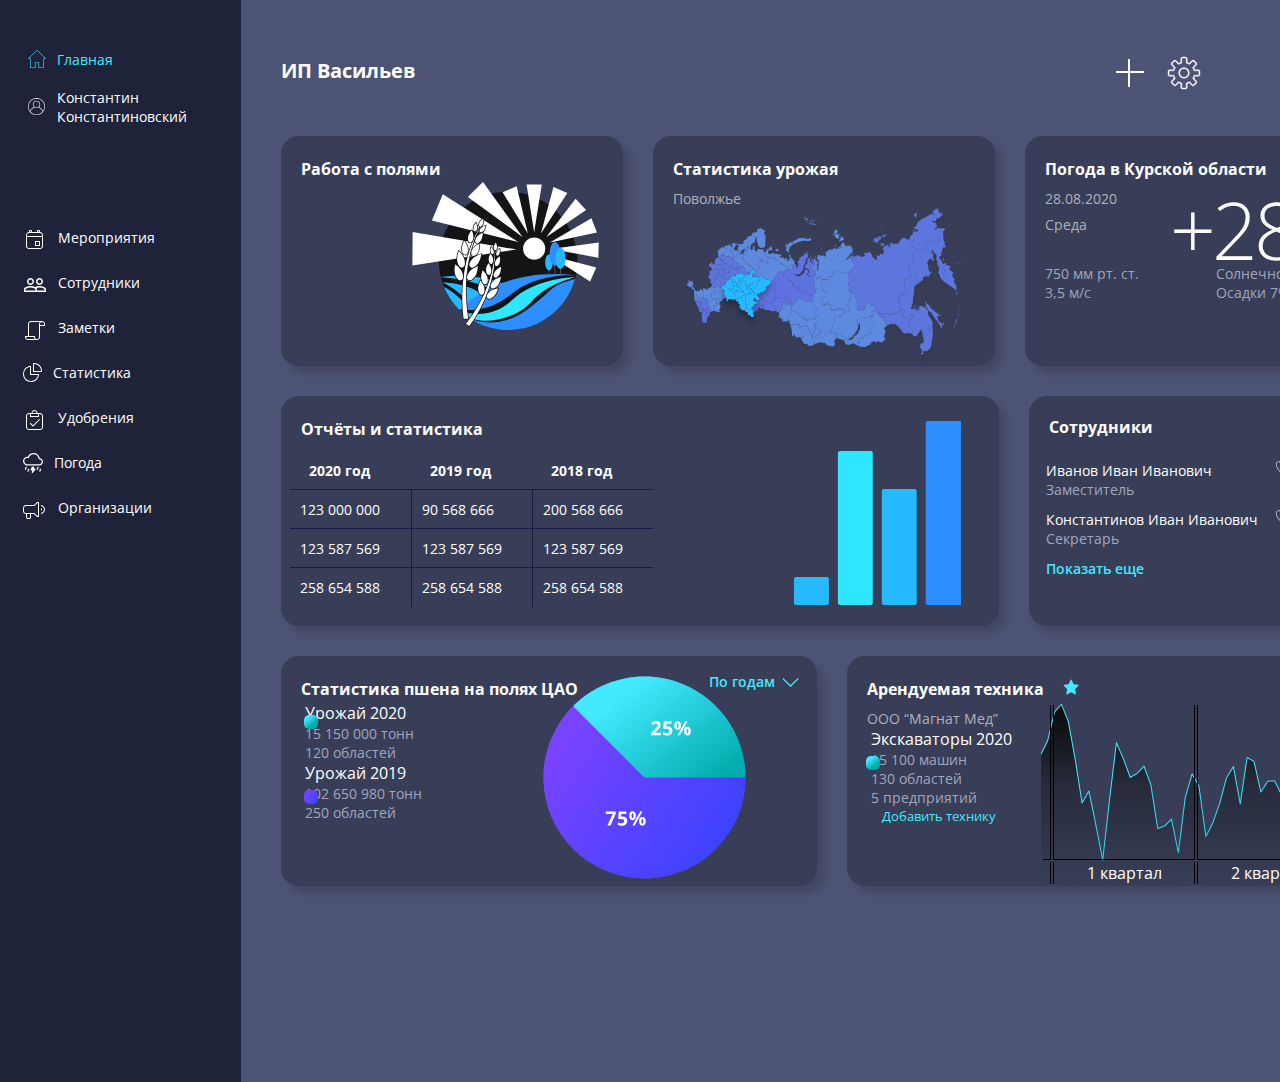
==== index.html @ 8d84d192 "site_1440x1082" ====
<!DOCTYPE html>
<html lang="en">

<head>
    <meta charset="UTF-8">
    <meta http-equiv="X-UA-Compatible" content="IE=edge">
    <meta name="viewport" content="width=device-width, initial-scale=1.0">
    <link rel="stylesheet" href="https://necolas.github.io/normalize.css/8.0.1/normalize.css">
    <link rel="stylesheet" href="style.css">
    <link href="https://cdn.jsdelivr.net/npm/bootstrap@5.1.3/dist/css/bootstrap.min.css" rel="stylesheet"
        integrity="sha384-1BmE4kWBq78iYhFldvKuhfTAU6auU8tT94WrHftjDbrCEXSU1oBoqyl2QvZ6jIW3" crossorigin="anonymous">
    <title>Document</title>
</head>

<body>
    <section class="main wrapper">

        <header class="header">
            <nav class="header__lk">
                <ul class="lk__list">
                    <li class="lk__item">
                        <svg style="padding: 0;" width="18" height="18" viewBox="0 0 18 18" fill=""
                            xmlns="http://www.w3.org/2000/svg">
                            <path
                                d="M17.4288 7.90363L9.41951 0.170579C9.18619 -0.0568596 8.81404 -0.0568596 8.58072 0.170579L0.571694 7.90333C0.453785 8.01712 0.387207 8.17394 0.387207 8.33782C0.387207 8.67135 0.657597 8.94171 0.991092 8.94171H2.05544V17.3961C2.05544 17.7296 2.32579 18 2.65932 18H6.88652C7.22005 18 7.4904 17.7296 7.4904 17.3961V12.565H10.5098V17.3961C10.5098 17.7296 10.7802 18 11.1137 18H15.3409C15.6744 18 15.9448 17.7296 15.9448 17.3961V8.94171H17.0091C17.1729 8.94171 17.3295 8.87524 17.4433 8.75752C17.6751 8.5177 17.6686 8.13541 17.4288 7.90363ZM15.9448 8.33782C15.6113 8.33782 15.3409 8.60817 15.3409 8.94171V17.3961H11.1137V12.565C11.1137 12.2315 10.8434 11.9611 10.5098 11.9611H7.4904C7.15687 11.9611 6.88652 12.2315 6.88652 12.565V17.3961H2.65932V8.94171C2.65932 8.60817 2.38897 8.33782 2.05544 8.33782H0.991092L9.00012 0.605074L17.0122 8.33782H15.9448Z"
                                fill="#43E8FF" />
                        </svg>
                        <a class="lk__item__link" aria-current="true" href="index.html">

                            Главная</a>
                    </li>
                    <li class="lk__item">
                        <svg style="padding: 0;" width="18" height="19" viewBox="0 0 18 18" fill=""
                            xmlns="http://www.w3.org/2000/svg">
                            <path
                                d="M8.5 0.611084C3.8131 0.611084 0 4.42418 0 9.11108C0 11.1638 0.731567 13.0489 1.94763 14.5194C1.95075 14.5236 1.95103 14.529 1.95443 14.533C2.83248 15.5918 3.93522 16.4035 5.16403 16.928C5.1782 16.9339 5.19208 16.9404 5.20625 16.9464C5.3057 16.9883 5.40628 17.0271 5.50715 17.0651C5.54682 17.0801 5.58648 17.0954 5.62672 17.1099C5.7137 17.141 5.80125 17.1705 5.88937 17.1988C5.94575 17.217 6.00213 17.2348 6.05908 17.2518C6.137 17.275 6.2152 17.2974 6.29397 17.3187C6.3631 17.3374 6.4328 17.3547 6.5025 17.3714C6.57305 17.3884 6.64388 17.4054 6.715 17.4204C6.79433 17.4374 6.87452 17.4524 6.95498 17.4672C7.01958 17.4791 7.0839 17.4915 7.14907 17.502C7.23832 17.5165 7.32813 17.5278 7.41823 17.5394C7.47632 17.5468 7.53412 17.5553 7.59248 17.5615C7.69448 17.5723 7.79733 17.5799 7.90047 17.587C7.94835 17.5904 7.99595 17.5955 8.04412 17.5981C8.19457 17.6066 8.34672 17.6111 8.5 17.6111C8.65328 17.6111 8.80543 17.6066 8.95645 17.5986C9.00462 17.5961 9.05222 17.591 9.1001 17.5876C9.20323 17.5802 9.30608 17.5728 9.40808 17.5621C9.46645 17.5558 9.52425 17.5473 9.58233 17.54C9.67243 17.5284 9.76225 17.517 9.8515 17.5026C9.91638 17.4921 9.98098 17.4796 10.0456 17.4677C10.1258 17.453 10.2059 17.438 10.2856 17.421C10.3567 17.4057 10.4272 17.389 10.4981 17.372C10.5678 17.3549 10.6375 17.3377 10.7066 17.3193C10.7854 17.2983 10.8636 17.2756 10.9415 17.2524C10.9984 17.2354 11.0548 17.2175 11.1112 17.1994C11.1993 17.1711 11.2869 17.1416 11.3739 17.1104C11.4138 17.096 11.4535 17.0807 11.4934 17.0657C11.5946 17.0277 11.6949 16.9886 11.7943 16.947C11.8085 16.941 11.8224 16.9345 11.8365 16.9285C13.0651 16.4041 14.1681 15.5923 15.0461 14.5335C15.0495 14.5296 15.0498 14.5239 15.0529 14.5199C16.2684 13.0489 17 11.1638 17 9.11108C17 4.42418 13.1869 0.611084 8.5 0.611084ZM11.9445 16.2568C11.9402 16.2587 11.9363 16.261 11.932 16.263C11.8309 16.3117 11.728 16.3576 11.6243 16.4024C11.6008 16.4123 11.5776 16.4225 11.554 16.4324C11.4634 16.4704 11.3716 16.5064 11.2792 16.5409C11.2407 16.5554 11.2022 16.5696 11.1633 16.5832C11.0815 16.6123 10.9993 16.6404 10.9163 16.667C10.8647 16.6835 10.8128 16.699 10.761 16.7143C10.6873 16.7364 10.6134 16.7577 10.5386 16.7775C10.4757 16.7942 10.4122 16.8095 10.3488 16.8246C10.2822 16.8404 10.2159 16.8566 10.1487 16.8707C10.0753 16.8863 10.0014 16.8996 9.92772 16.913C9.86793 16.924 9.80843 16.9356 9.74808 16.9453C9.66507 16.9583 9.5812 16.9688 9.49762 16.9792C9.44463 16.9861 9.39193 16.994 9.33838 16.9997C9.2429 17.0098 9.14657 17.0164 9.05052 17.0232C9.00773 17.026 8.96523 17.0308 8.92188 17.0331C8.78163 17.0405 8.6411 17.0444 8.5 17.0444C8.3589 17.0444 8.21837 17.0405 8.0784 17.0331C8.03533 17.0308 7.99283 17.0263 7.94977 17.0232C7.85343 17.0167 7.75738 17.0098 7.6619 16.9997C7.60835 16.994 7.55565 16.9861 7.50267 16.9792C7.41908 16.9688 7.33522 16.9583 7.2522 16.9453C7.19185 16.9356 7.13235 16.924 7.07257 16.913C6.99862 16.8996 6.92467 16.886 6.85157 16.8707C6.78442 16.8566 6.71783 16.8404 6.65153 16.8246C6.58807 16.8092 6.5246 16.7942 6.4617 16.7775C6.38718 16.7577 6.31295 16.7362 6.23928 16.7143C6.18743 16.699 6.13558 16.6835 6.08402 16.667C6.001 16.6404 5.91855 16.6123 5.83695 16.5832C5.79813 16.5693 5.7596 16.5551 5.72107 16.5409C5.6287 16.5064 5.5369 16.4704 5.44623 16.4324C5.42272 16.4228 5.39977 16.4126 5.37625 16.4027C5.27255 16.3582 5.1697 16.312 5.06827 16.2633C5.06402 16.2613 5.06005 16.2593 5.0558 16.257C4.06725 15.7788 3.19402 15.0999 2.4854 14.2754C3.03308 12.2586 4.58348 10.6329 6.57815 9.98602C6.61753 10.0101 6.65862 10.0316 6.69913 10.0543C6.72293 10.0676 6.74645 10.0818 6.77053 10.0945C6.85497 10.1393 6.94053 10.1812 7.02808 10.2189C7.09523 10.2484 7.16465 10.2733 7.23378 10.2988C7.24738 10.3036 7.26098 10.309 7.27458 10.3138C7.65878 10.4498 8.0699 10.5278 8.5 10.5278C8.9301 10.5278 9.34122 10.4498 9.72513 10.3138C9.73873 10.309 9.75233 10.3036 9.76593 10.2988C9.83507 10.2733 9.90448 10.2484 9.97163 10.2189C10.0592 10.1812 10.1447 10.1393 10.2292 10.0945C10.2533 10.0815 10.2768 10.0676 10.3006 10.0543C10.3411 10.0316 10.3825 10.0101 10.4221 9.98573C12.4168 10.6329 13.9669 12.2586 14.5149 14.2751C13.8063 15.0993 12.933 15.7782 11.9445 16.2568ZM5.38333 6.84442C5.38333 5.126 6.78158 3.72775 8.5 3.72775C10.2184 3.72775 11.6167 5.126 11.6167 6.84442C11.6167 7.93752 11.0497 8.89943 10.1955 9.4559C10.0838 9.52843 9.96767 9.59332 9.84838 9.64998C9.83422 9.65678 9.82033 9.66387 9.80617 9.67038C8.98563 10.0435 8.01437 10.0435 7.19383 9.67038C7.17967 9.66387 7.1655 9.65678 7.15162 9.64998C7.03205 9.59332 6.91617 9.52843 6.80453 9.4559C5.95028 8.89943 5.38333 7.93752 5.38333 6.84442ZM14.9399 13.7359C14.2976 11.8393 12.8322 10.3065 10.9599 9.5783C11.7087 8.90368 12.1833 7.92958 12.1833 6.84442C12.1833 4.81348 10.5309 3.16108 8.5 3.16108C6.46907 3.16108 4.81667 4.81348 4.81667 6.84442C4.81667 7.92958 5.29125 8.90368 6.04038 9.5783C4.16812 10.3068 2.70272 11.8393 2.0604 13.7359C1.12172 12.4329 0.566667 10.836 0.566667 9.11108C0.566667 4.7367 4.12562 1.17775 8.5 1.17775C12.8744 1.17775 16.4333 4.7367 16.4333 9.11108C16.4333 10.836 15.8783 12.4329 14.9399 13.7359Z"
                                fill="white" />
                        </svg>
                        <a class="lk__item__link" href="#">

                            Константин
                            Константиновский </a>
                    </li>
                </ul>
            </nav>

            <nav class="header__menu">
                <ul class="menu__list">
                    <li class="menu__item">
                        <svg style="padding: 0;" width="24" height="24" viewBox="0 0 24 24" fill="none"
                            xmlns="http://www.w3.org/2000/svg">
                            <path
                                d="M7 2H8C8.26522 2 8.51957 2.10536 8.70711 2.29289C8.89464 2.48043 9 2.73478 9 3V4H14V3C14 2.73478 14.1054 2.48043 14.2929 2.29289C14.4804 2.10536 14.7348 2 15 2H16C16.2652 2 16.5196 2.10536 16.7071 2.29289C16.8946 2.48043 17 2.73478 17 3V4C17.7956 4 18.5587 4.31607 19.1213 4.87868C19.6839 5.44129 20 6.20435 20 7V18C20 18.7956 19.6839 19.5587 19.1213 20.1213C18.5587 20.6839 17.7956 21 17 21H6C5.20435 21 4.44129 20.6839 3.87868 20.1213C3.31607 19.5587 3 18.7956 3 18V7C3 6.20435 3.31607 5.44129 3.87868 4.87868C4.44129 4.31607 5.20435 4 6 4V3C6 2.73478 6.10536 2.48043 6.29289 2.29289C6.48043 2.10536 6.73478 2 7 2ZM15 4H16V3H15V4ZM8 4V3H7V4H8ZM6 5C5.46957 5 4.96086 5.21071 4.58579 5.58579C4.21071 5.96086 4 6.46957 4 7V8H19V7C19 6.46957 18.7893 5.96086 18.4142 5.58579C18.0391 5.21071 17.5304 5 17 5H6ZM4 18C4 18.5304 4.21071 19.0391 4.58579 19.4142C4.96086 19.7893 5.46957 20 6 20H17C17.5304 20 18.0391 19.7893 18.4142 19.4142C18.7893 19.0391 19 18.5304 19 18V9H4V18ZM12 13H17V18H12V13ZM13 14V17H16V14H13Z"
                                fill="white" />
                        </svg>

                        <a class="menu__item__link" href="activity.html">
                            Мероприятия
                        </a>
                    </li>
                    <li class="menu__item">
                        <svg style="padding: 0;" width="24" height="24" viewBox="0 0 24 24" fill="none"
                            xmlns="http://www.w3.org/2000/svg">
                            <path
                                d="M16.5 13C15.3 13 13.43 13.34 12 14C10.57 13.33 8.7 13 7.5 13C5.33 13 1 14.08 1 16.25V19H23V16.25C23 14.08 18.67 13 16.5 13ZM12.5 17.5H2.5V16.25C2.5 15.71 5.06 14.5 7.5 14.5C9.94 14.5 12.5 15.71 12.5 16.25V17.5ZM21.5 17.5H14V16.25C14 15.79 13.8 15.39 13.48 15.03C14.36 14.73 15.44 14.5 16.5 14.5C18.94 14.5 21.5 15.71 21.5 16.25V17.5ZM7.5 12C9.43 12 11 10.43 11 8.5C11 6.57 9.43 5 7.5 5C5.57 5 4 6.57 4 8.5C4 10.43 5.57 12 7.5 12ZM7.5 6.5C8.6 6.5 9.5 7.4 9.5 8.5C9.5 9.6 8.6 10.5 7.5 10.5C6.4 10.5 5.5 9.6 5.5 8.5C5.5 7.4 6.4 6.5 7.5 6.5ZM16.5 12C18.43 12 20 10.43 20 8.5C20 6.57 18.43 5 16.5 5C14.57 5 13 6.57 13 8.5C13 10.43 14.57 12 16.5 12ZM16.5 6.5C17.6 6.5 18.5 7.4 18.5 8.5C18.5 9.6 17.6 10.5 16.5 10.5C15.4 10.5 14.5 9.6 14.5 8.5C14.5 7.4 15.4 6.5 16.5 6.5Z"
                                fill="white" />
                        </svg>

                        <a class="menu__item__link" href="#">
                            Сотрудники
                        </a>
                    </li>
                    <li class="menu__item">
                        <svg style="padding: 0;" width="24" height="24" viewBox="0 0 24 24" fill="none"
                            xmlns="http://www.w3.org/2000/svg">
                            <path
                                d="M3 19C3 19.5304 3.21071 20.0391 3.58579 20.4142C3.96086 20.7893 4.46957 21 5 21H11.764C11.2711 20.4505 10.999 19.7381 11 19H3ZM14 21C14.5304 21 15.0391 20.7893 15.4142 20.4142C15.7893 20.0391 16 19.5304 16 19V6C16 5.232 16.289 4.53 16.764 4H8C7.46957 4 6.96086 4.21071 6.58579 4.58579C6.21071 4.96086 6 5.46957 6 6V18H12V19C12 19.5304 12.2107 20.0391 12.5858 20.4142C12.9609 20.7893 13.4696 21 14 21ZM5 6C5 5.20435 5.31607 4.44129 5.87868 3.87868C6.44129 3.31607 7.20435 3 8 3H19C19.7956 3 20.5587 3.31607 21.1213 3.87868C21.6839 4.44129 22 5.20435 22 6V8H17V19C17 19.7956 16.6839 20.5587 16.1213 21.1213C15.5587 21.6839 14.7956 22 14 22H5C4.20435 22 3.44129 21.6839 2.87868 21.1213C2.31607 20.5587 2 19.7956 2 19V18H5V6ZM21 7V6C21 5.46957 20.7893 4.96086 20.4142 4.58579C20.0391 4.21071 19.5304 4 19 4C18.4696 4 17.9609 4.21071 17.5858 4.58579C17.2107 4.96086 17 5.46957 17 6V7H21Z"
                                fill="white" />
                        </svg>

                        <a class="menu__item__link" href="#">
                            Заметки
                        </a>
                    </li>
                    <li class="menu__item">

                        <svg width="19" height="19" viewBox="0 0 19 19" fill="none" xmlns="http://www.w3.org/2000/svg">
                            <path
                                d="M10 0H11C13.1217 0 15.1566 0.842855 16.6569 2.34315C18.1572 3.84344 19 5.87827 19 8V9H10V0ZM11 8H18C18 6.14348 17.2625 4.36301 15.9498 3.05025C14.637 1.7375 12.8565 1 11 1V8ZM8 11H16C16 12.5823 15.5308 14.129 14.6518 15.4446C13.7727 16.7602 12.5233 17.7855 11.0615 18.391C9.59966 18.9965 7.99113 19.155 6.43928 18.8463C4.88743 18.5376 3.46197 17.7757 2.34315 16.6569C1.22433 15.538 0.462403 14.1126 0.153721 12.5607C-0.15496 11.0089 0.00346625 9.40034 0.608967 7.93853C1.21447 6.47672 2.23985 5.22729 3.55544 4.34824C4.87103 3.46919 6.41775 3 8 3V11ZM7 12V4.07C5.25105 4.32628 3.66373 5.23456 2.55663 6.61256C1.44954 7.99055 0.904589 9.73628 1.03116 11.4994C1.15773 13.2625 1.94645 14.9125 3.23902 16.1182C4.5316 17.3239 6.23237 17.9962 8 18C9.68351 18.0002 11.3107 17.3938 12.5835 16.2918C13.8562 15.1899 14.6893 13.6662 14.93 12H7Z"
                                fill="white" />
                        </svg>


                        <a class="menu__item__link" href="#">
                            Статистика
                        </a>
                    </li>
                    <li class="menu__item">
                        <svg style="padding: 0;" width="24" height="24" viewBox="0 0 24 24" fill="none"
                            xmlns="http://www.w3.org/2000/svg">
                            <path
                                d="M6 5H8.5C8.5 4.20435 8.81607 3.44129 9.37868 2.87868C9.94129 2.31607 10.7044 2 11.5 2C12.2956 2 13.0587 2.31607 13.6213 2.87868C14.1839 3.44129 14.5 4.20435 14.5 5H17C17.7956 5 18.5587 5.31607 19.1213 5.87868C19.6839 6.44129 20 7.20435 20 8V19C20 19.7956 19.6839 20.5587 19.1213 21.1213C18.5587 21.6839 17.7956 22 17 22H6C5.20435 22 4.44129 21.6839 3.87868 21.1213C3.31607 20.5587 3 19.7956 3 19V8C3 7.20435 3.31607 6.44129 3.87868 5.87868C4.44129 5.31607 5.20435 5 6 5ZM6 6C5.46957 6 4.96086 6.21071 4.58579 6.58579C4.21071 6.96086 4 7.46957 4 8V19C4 19.5304 4.21071 20.0391 4.58579 20.4142C4.96086 20.7893 5.46957 21 6 21H17C17.5304 21 18.0391 20.7893 18.4142 20.4142C18.7893 20.0391 19 19.5304 19 19V8C19 7.46957 18.7893 6.96086 18.4142 6.58579C18.0391 6.21071 17.5304 6 17 6H16V9H7V6H6ZM8 8H15V6H8V8ZM11.5 3C10.9696 3 10.4609 3.21071 10.0858 3.58579C9.71071 3.96086 9.5 4.46957 9.5 5H13.5C13.5 4.46957 13.2893 3.96086 12.9142 3.58579C12.5391 3.21071 12.0304 3 11.5 3ZM17.15 11.6L10 18.75L6.8 15.55L7.507 14.843L10 17.336L16.442 10.893L17.149 11.6H17.15Z"
                                fill="white" />
                        </svg>

                        <a class="menu__item__link" href="#">
                            Удобрения
                        </a>
                    </li>
                    <li class="menu__item">
                        <svg style="padding: 0;" width="20" height="20" viewBox="0 0 20 20" fill="none"
                            xmlns="http://www.w3.org/2000/svg">
                            <g clip-path="url(#clip0_205:59)">
                                <path
                                    d="M3.3232 13.7824C3.48027 13.8349 3.61008 13.9476 3.68414 14.0957C3.75821 14.2438 3.77045 14.4153 3.7182 14.5724L3.0932 16.4474C3.06966 16.5281 3.03007 16.6032 2.97682 16.6683C2.92357 16.7334 2.85773 16.787 2.78326 16.826C2.70879 16.865 2.62722 16.8886 2.54342 16.8954C2.45962 16.9021 2.37531 16.8919 2.29555 16.8653C2.2158 16.8387 2.14222 16.7963 2.07923 16.7407C2.01625 16.685 1.96514 16.6171 1.92898 16.5413C1.89281 16.4654 1.87233 16.3829 1.86876 16.2989C1.86519 16.2149 1.8786 16.1311 1.9082 16.0524L2.5332 14.1774C2.58568 14.0203 2.69835 13.8905 2.84647 13.8165C2.99459 13.7424 3.16605 13.7301 3.3232 13.7824ZM15.1982 13.7824C15.3553 13.8349 15.4851 13.9476 15.5591 14.0957C15.6332 14.2438 15.6455 14.4153 15.5932 14.5724L14.9682 16.4474C14.9447 16.5281 14.9051 16.6032 14.8518 16.6683C14.7986 16.7334 14.7327 16.787 14.6583 16.826C14.5838 16.865 14.5022 16.8886 14.4184 16.8954C14.3346 16.9021 14.2503 16.8919 14.1706 16.8653C14.0908 16.8387 14.0172 16.7963 13.9542 16.7407C13.8912 16.685 13.8401 16.6171 13.804 16.5413C13.7678 16.4654 13.7473 16.3829 13.7438 16.2989C13.7402 16.2149 13.7536 16.1311 13.7832 16.0524L14.4082 14.1774C14.4607 14.0203 14.5734 13.8905 14.7215 13.8165C14.8696 13.7424 15.0411 13.7301 15.1982 13.7824ZM5.8232 15.6574C5.98027 15.7099 6.11008 15.8226 6.18414 15.9707C6.25821 16.1188 6.27045 16.2903 6.2182 16.4474L5.5932 18.3224C5.56966 18.4031 5.53007 18.4782 5.47682 18.5433C5.42357 18.6084 5.35773 18.662 5.28326 18.701C5.20879 18.74 5.12722 18.7636 5.04342 18.7704C4.95962 18.7771 4.87531 18.7669 4.79555 18.7403C4.7158 18.7137 4.64222 18.6713 4.57923 18.6157C4.51625 18.56 4.46514 18.4921 4.42898 18.4163C4.39281 18.3404 4.37233 18.2579 4.36876 18.1739C4.36519 18.0899 4.3786 18.0061 4.4082 17.9274L5.0332 16.0524C5.08568 15.8953 5.19835 15.7655 5.34647 15.6915C5.49459 15.6174 5.66605 15.6051 5.8232 15.6574ZM17.6982 15.6574C17.8553 15.7099 17.9851 15.8226 18.0591 15.9707C18.1332 16.1188 18.1455 16.2903 18.0932 16.4474L17.4682 18.3224C17.4447 18.4031 17.4051 18.4782 17.3518 18.5433C17.2986 18.6084 17.2327 18.662 17.1583 18.701C17.0838 18.74 17.0022 18.7636 16.9184 18.7704C16.8346 18.7771 16.7503 18.7669 16.6706 18.7403C16.5908 18.7137 16.5172 18.6713 16.4542 18.6157C16.3912 18.56 16.3401 18.4921 16.304 18.4163C16.2678 18.3404 16.2473 18.2579 16.2438 18.1739C16.2402 18.0899 16.2536 18.0061 16.2832 17.9274L16.9082 16.0524C16.9607 15.8953 17.0734 15.7655 17.2215 15.6915C17.3696 15.6174 17.5411 15.6051 17.6982 15.6574ZM16.7569 5.03365C16.4974 3.72511 15.826 2.53392 14.8409 1.63425C13.8559 0.734588 12.6089 0.173636 11.2823 0.0334142C9.95559 -0.106807 8.61887 0.181056 7.46752 0.854915C6.31618 1.52877 5.4106 2.55329 4.8832 3.77865C4.29174 3.71052 3.69261 3.76382 3.12247 3.93529C2.55233 4.10676 2.02319 4.39279 1.56744 4.77587C1.1117 5.15896 0.738931 5.63103 0.471973 6.16319C0.205016 6.69535 0.0494827 7.27639 0.0148962 7.87075C-0.0196903 8.46511 0.0673979 9.06028 0.270829 9.61981C0.474259 10.1793 0.789752 10.6915 1.19799 11.1248C1.60623 11.5582 2.09862 11.9037 2.64502 12.1401C3.19142 12.3765 3.78033 12.499 4.3757 12.4999H16.2507C17.2021 12.501 18.1183 12.1404 18.8138 11.4912C19.5093 10.8421 19.932 9.9528 19.9964 9.00359C20.0608 8.05439 19.7619 7.1162 19.1604 6.37907C18.5589 5.64195 17.6998 5.161 16.7569 5.03365ZM10.6257 1.2499C11.8556 1.24965 13.0425 1.70274 13.9594 2.52254C14.8763 3.34235 15.4589 4.47134 15.5957 5.69365C15.6127 5.84723 15.686 5.98906 15.8014 6.09179C15.9168 6.19451 16.0662 6.25084 16.2207 6.2499H16.2507C16.9137 6.2499 17.5496 6.5133 18.0185 6.98214C18.4873 7.45098 18.7507 8.08686 18.7507 8.7499C18.7507 9.41294 18.4873 10.0488 18.0185 10.5177C17.5496 10.9865 16.9137 11.2499 16.2507 11.2499H4.3757C3.93329 11.2497 3.49597 11.1555 3.09267 10.9737C2.68937 10.7918 2.32928 10.5264 2.03622 10.195C1.74316 9.86355 1.52381 9.47368 1.39268 9.05115C1.26155 8.62862 1.22163 8.18307 1.27556 7.74396C1.32949 7.30485 1.47604 6.8822 1.70552 6.50396C1.93499 6.12572 2.24217 5.80052 2.60672 5.54986C2.97127 5.29921 3.38488 5.12881 3.82021 5.04995C4.25553 4.97109 4.70263 4.98556 5.13195 5.0924C5.28511 5.13061 5.44705 5.10944 5.58525 5.03315C5.72344 4.95686 5.82765 4.83111 5.87695 4.68115C6.2073 3.68262 6.84397 2.81361 7.69647 2.19763C8.54897 1.58164 9.57394 1.25003 10.6257 1.2499ZM8.81695 14.0949C8.8689 13.9912 8.94868 13.904 9.04736 13.8431C9.14604 13.7822 9.25972 13.7499 9.3757 13.7499H10.6257C10.7247 13.75 10.8222 13.7736 10.9103 13.8187C10.9984 13.8639 11.0745 13.9293 11.1323 14.0096C11.1902 14.0899 11.2281 14.1828 11.2431 14.2807C11.258 14.3785 11.2495 14.4785 11.2182 14.5724L10.8682 15.6249H11.8757C11.9933 15.6251 12.1085 15.6584 12.208 15.7211C12.3075 15.7838 12.3873 15.8733 12.4382 15.9793C12.4891 16.0853 12.5091 16.2036 12.4958 16.3204C12.4826 16.4373 12.4366 16.548 12.3632 16.6399L9.8632 19.7649C9.774 19.8757 9.64967 19.9528 9.51075 19.9834C9.37183 20.014 9.22663 19.9962 9.09914 19.9331C8.97165 19.8701 8.8695 19.7654 8.80955 19.6364C8.74961 19.5074 8.73546 19.3618 8.76945 19.2237L9.2007 17.4999H8.1257C8.01912 17.4999 7.91431 17.4726 7.82123 17.4207C7.72815 17.3688 7.6499 17.2939 7.59391 17.2032C7.53792 17.1126 7.50605 17.0091 7.50133 16.9026C7.49661 16.7961 7.5192 16.6902 7.56695 16.5949L8.81695 14.0949Z"
                                    fill="white" />
                            </g>
                            <defs>
                                <clipPath id="clip0_205:59">
                                    <rect width="20" height="20" fill="white" />
                                </clipPath>
                            </defs>
                        </svg>

                        <a class="menu__item__link" href="#">
                            Погода
                        </a>
                    </li>
                    <li class="menu__item">
                        <svg style="padding: 0;" width="24" height="24" viewBox="0 0 24 24" fill="none"
                            xmlns="http://www.w3.org/2000/svg">
                            <g clip-path="url(#clip0_205:51)">
                                <path
                                    d="M14 4L11 7H3C2.20435 7 1.44129 7.31607 0.87868 7.87868C0.31607 8.44129 0 9.20435 0 10L0 13C0 13.7956 0.31607 14.5587 0.87868 15.1213C1.44129 15.6839 2.20435 16 3 16V19C3 19.5304 3.21071 20.0391 3.58579 20.4142C3.96086 20.7893 4.46957 21 5 21H6C6.53043 21 7.03914 20.7893 7.41421 20.4142C7.78929 20.0391 8 19.5304 8 19V16H11L14 19H16V4H14ZM14.414 5H15V18H14.414L11.414 15H3C2.46957 15 1.96086 14.7893 1.58579 14.4142C1.21071 14.0391 1 13.5304 1 13V10C1 9.46957 1.21071 8.96086 1.58579 8.58579C1.96086 8.21071 2.46957 8 3 8H11.414L14.414 5ZM18 7V8.008C18.8331 8.1284 19.5949 8.54494 20.1459 9.1813C20.6969 9.81766 21.0002 10.6312 21.0002 11.473C21.0002 12.3148 20.6969 13.1283 20.1459 13.7647C19.5949 14.4011 18.8331 14.8176 18 14.938V15.945C19.1007 15.8228 20.1177 15.2989 20.8563 14.4737C21.5949 13.6485 22.0033 12.58 22.0033 11.4725C22.0033 10.365 21.5949 9.29646 20.8563 8.47128C20.1177 7.64609 19.1007 7.12225 18 7ZM18 10.059V12.887C18.2923 12.7835 18.5454 12.592 18.7243 12.3388C18.9033 12.0855 18.9994 11.7831 18.9994 11.473C18.9994 11.1629 18.9033 10.8605 18.7243 10.6072C18.5454 10.354 18.2923 10.1625 18 10.059ZM4 16H7V19C7 19.2652 6.89464 19.5196 6.70711 19.7071C6.51957 19.8946 6.26522 20 6 20H5C4.73478 20 4.48043 19.8946 4.29289 19.7071C4.10536 19.5196 4 19.2652 4 19V16Z"
                                    fill="white" />
                            </g>
                            <defs>
                                <clipPath id="clip0_205:51">
                                    <rect width="24" height="24" fill="white" />
                                </clipPath>
                            </defs>
                        </svg>

                        <a class="menu__item__link" href="companies.html">
                            Организации
                        </a>
                    </li>
                </ul>
            </nav>

        </header>

        <nav class="heading">
            <h2 class="heading__name">ИП Васильев</h2>
            <div class="heading__settings">
                <svg style="padding: 0;" class="btn add" width="28" height="28" viewBox="0 0 28 28" fill=""
                    xmlns="http://www.w3.org/2000/svg">
                    <line x1="13" x2="13" y2="28" stroke="white" stroke-width="2" />
                    <line x1="28" y1="13" x2="-2.89168e-07" y2="13" stroke="white" stroke-width="2" />

                </svg>

                <svg style="padding: 0;" class="btn sett" width="34" height="34" viewBox="0 0 34 34" fill=""
                    xmlns="http://www.w3.org/2000/svg">
                    <mask id="path-1-outside-1_203:1078" maskUnits="userSpaceOnUse" x="0" y="0" width="34" height="34"
                        fill="black">
                        <rect fill="white" width="34" height="34" />
                        <path
                            d="M31.4 13.8H27.7365C27.5165 13.0626 27.219 12.3505 26.8491 11.6757L29.4464 9.0784C30.07 8.45607 30.0709 7.446 29.4486 6.82247C29.4479 6.82173 29.4471 6.821 29.4464 6.82027L27.1797 4.5536C26.5554 3.9318 25.5459 3.9318 24.9216 4.5536L22.3243 7.15093C21.6495 6.7812 20.9374 6.48387 20.2 6.264V2.6C20.2 1.71633 19.4837 1 18.6 1H15.4C14.5163 1 13.8 1.71633 13.8 2.6V6.264C13.0626 6.48387 12.3505 6.7812 11.6757 7.15093L9.0784 4.5536C8.45407 3.9318 7.4446 3.9318 6.82027 4.5536L4.5536 6.82027C3.93 7.4426 3.92907 8.45267 4.5514 9.0762C4.55213 9.07693 4.55287 9.07767 4.5536 9.0784L7.15093 11.6757C6.781 12.3505 6.48353 13.0626 6.26347 13.8H2.6C1.71633 13.8 1 14.5163 1 15.4V18.6C1 19.4837 1.71633 20.2 2.6 20.2H6.26347C6.48353 20.9374 6.781 21.6495 7.15093 22.3243L4.5536 24.9216C3.93 25.5439 3.92907 26.554 4.5514 27.1775C4.55213 27.1783 4.55287 27.179 4.5536 27.1797L6.82027 29.4464C7.4446 30.0682 8.45407 30.0682 9.0784 29.4464L11.6757 26.8491C12.3505 27.2189 13.0626 27.5162 13.8 27.736V31.4C13.8 32.2837 14.5163 33 15.4 33H18.6C19.4837 33 20.2 32.2837 20.2 31.4V27.736C20.9374 27.5162 21.6495 27.2189 22.3243 26.8491L24.9216 29.4464C25.5459 30.0682 26.5554 30.0682 27.1797 29.4464L29.4464 27.1797C30.0699 26.5574 30.0709 25.5473 29.4486 24.9238C29.4479 24.9231 29.4471 24.9223 29.4464 24.9216L26.8491 22.3243C27.219 21.6495 27.5165 20.9374 27.7365 20.2H31.4C32.2837 20.2 33 19.4837 33 18.6V15.4C33 14.5163 32.2837 13.8 31.4 13.8ZM31.9333 18.6C31.9333 18.8945 31.6945 19.1333 31.4 19.1333H27.3307C27.0871 19.1332 26.8745 19.298 26.8139 19.5339C26.5782 20.4502 26.2118 21.3279 25.7259 22.1397C25.6006 22.3496 25.634 22.6177 25.8069 22.7904L28.6923 25.6763C28.8992 25.8821 28.9 26.2168 28.6941 26.4237C28.6935 26.4243 28.6929 26.425 28.6923 26.4256L26.4256 28.6923C26.2161 28.8934 25.8852 28.8934 25.6757 28.6923L22.7904 25.8069C22.6178 25.6343 22.35 25.6009 22.1403 25.7259C21.3281 26.2115 20.4503 26.578 19.5339 26.8139C19.2981 26.8745 19.1332 27.0871 19.1333 27.3307V31.4C19.1333 31.6945 18.8945 31.9333 18.6 31.9333H15.4C15.1055 31.9333 14.8667 31.6945 14.8667 31.4V27.3307C14.8668 27.0871 14.702 26.8745 14.4661 26.8139C13.5497 26.578 12.6719 26.2115 11.8597 25.7259C11.65 25.6009 11.3822 25.6343 11.2096 25.8069L8.32427 28.6923C8.1148 28.8934 7.78387 28.8934 7.5744 28.6923L5.30773 26.4251C5.10187 26.2187 5.10187 25.8847 5.30773 25.6784L8.19307 22.7931C8.366 22.6203 8.3994 22.3523 8.27413 22.1424C7.7882 21.3305 7.4218 20.4529 7.18613 19.5365C7.12653 19.2997 6.9136 19.1335 6.66933 19.1333H2.6C2.30547 19.1333 2.06667 18.8945 2.06667 18.6V15.4C2.06667 15.1055 2.30547 14.8667 2.6 14.8667H6.66933C6.91287 14.8668 7.12553 14.7019 7.18613 14.4661C7.4218 13.5498 7.7882 12.6721 8.27413 11.8603C8.3994 11.6504 8.366 11.3823 8.19307 11.2096L5.30773 8.32373C5.10187 8.1174 5.10187 7.7834 5.30773 7.57707L7.5744 5.3104C7.78387 5.10927 8.1148 5.10927 8.32427 5.3104L11.2096 8.19573C11.3823 8.3682 11.6501 8.40133 11.8597 8.27627C12.6719 7.79007 13.5496 7.42313 14.4661 7.18667C14.7021 7.126 14.867 6.91307 14.8667 6.66933V2.6C14.8667 2.30547 15.1055 2.06667 15.4 2.06667H18.6C18.8945 2.06667 19.1333 2.30547 19.1333 2.6V6.66933C19.1332 6.91287 19.2981 7.12553 19.5339 7.18613C20.4503 7.42193 21.328 7.7882 22.1403 8.2736C22.3499 8.39867 22.6177 8.36553 22.7904 8.19307L25.6757 5.30773C25.8852 5.1066 26.2161 5.1066 26.4256 5.30773L28.6923 7.57493C28.8992 7.7808 28.9 8.11547 28.6941 8.3224C28.6935 8.323 28.6929 8.32367 28.6923 8.32427L25.8069 11.2096C25.634 11.3823 25.6006 11.6504 25.7259 11.8603C26.2118 12.6721 26.5782 13.5498 26.8139 14.4661C26.8745 14.7019 27.0871 14.8668 27.3307 14.8667H31.4C31.6945 14.8667 31.9333 15.1055 31.9333 15.4V18.6Z" />
                    </mask>
                    <path
                        d="M31.4 13.8H27.7365C27.5165 13.0626 27.219 12.3505 26.8491 11.6757L29.4464 9.0784C30.07 8.45607 30.0709 7.446 29.4486 6.82247C29.4479 6.82173 29.4471 6.821 29.4464 6.82027L27.1797 4.5536C26.5554 3.9318 25.5459 3.9318 24.9216 4.5536L22.3243 7.15093C21.6495 6.7812 20.9374 6.48387 20.2 6.264V2.6C20.2 1.71633 19.4837 1 18.6 1H15.4C14.5163 1 13.8 1.71633 13.8 2.6V6.264C13.0626 6.48387 12.3505 6.7812 11.6757 7.15093L9.0784 4.5536C8.45407 3.9318 7.4446 3.9318 6.82027 4.5536L4.5536 6.82027C3.93 7.4426 3.92907 8.45267 4.5514 9.0762C4.55213 9.07693 4.55287 9.07767 4.5536 9.0784L7.15093 11.6757C6.781 12.3505 6.48353 13.0626 6.26347 13.8H2.6C1.71633 13.8 1 14.5163 1 15.4V18.6C1 19.4837 1.71633 20.2 2.6 20.2H6.26347C6.48353 20.9374 6.781 21.6495 7.15093 22.3243L4.5536 24.9216C3.93 25.5439 3.92907 26.554 4.5514 27.1775C4.55213 27.1783 4.55287 27.179 4.5536 27.1797L6.82027 29.4464C7.4446 30.0682 8.45407 30.0682 9.0784 29.4464L11.6757 26.8491C12.3505 27.2189 13.0626 27.5162 13.8 27.736V31.4C13.8 32.2837 14.5163 33 15.4 33H18.6C19.4837 33 20.2 32.2837 20.2 31.4V27.736C20.9374 27.5162 21.6495 27.2189 22.3243 26.8491L24.9216 29.4464C25.5459 30.0682 26.5554 30.0682 27.1797 29.4464L29.4464 27.1797C30.0699 26.5574 30.0709 25.5473 29.4486 24.9238C29.4479 24.9231 29.4471 24.9223 29.4464 24.9216L26.8491 22.3243C27.219 21.6495 27.5165 20.9374 27.7365 20.2H31.4C32.2837 20.2 33 19.4837 33 18.6V15.4C33 14.5163 32.2837 13.8 31.4 13.8ZM31.9333 18.6C31.9333 18.8945 31.6945 19.1333 31.4 19.1333H27.3307C27.0871 19.1332 26.8745 19.298 26.8139 19.5339C26.5782 20.4502 26.2118 21.3279 25.7259 22.1397C25.6006 22.3496 25.634 22.6177 25.8069 22.7904L28.6923 25.6763C28.8992 25.8821 28.9 26.2168 28.6941 26.4237C28.6935 26.4243 28.6929 26.425 28.6923 26.4256L26.4256 28.6923C26.2161 28.8934 25.8852 28.8934 25.6757 28.6923L22.7904 25.8069C22.6178 25.6343 22.35 25.6009 22.1403 25.7259C21.3281 26.2115 20.4503 26.578 19.5339 26.8139C19.2981 26.8745 19.1332 27.0871 19.1333 27.3307V31.4C19.1333 31.6945 18.8945 31.9333 18.6 31.9333H15.4C15.1055 31.9333 14.8667 31.6945 14.8667 31.4V27.3307C14.8668 27.0871 14.702 26.8745 14.4661 26.8139C13.5497 26.578 12.6719 26.2115 11.8597 25.7259C11.65 25.6009 11.3822 25.6343 11.2096 25.8069L8.32427 28.6923C8.1148 28.8934 7.78387 28.8934 7.5744 28.6923L5.30773 26.4251C5.10187 26.2187 5.10187 25.8847 5.30773 25.6784L8.19307 22.7931C8.366 22.6203 8.3994 22.3523 8.27413 22.1424C7.7882 21.3305 7.4218 20.4529 7.18613 19.5365C7.12653 19.2997 6.9136 19.1335 6.66933 19.1333H2.6C2.30547 19.1333 2.06667 18.8945 2.06667 18.6V15.4C2.06667 15.1055 2.30547 14.8667 2.6 14.8667H6.66933C6.91287 14.8668 7.12553 14.7019 7.18613 14.4661C7.4218 13.5498 7.7882 12.6721 8.27413 11.8603C8.3994 11.6504 8.366 11.3823 8.19307 11.2096L5.30773 8.32373C5.10187 8.1174 5.10187 7.7834 5.30773 7.57707L7.5744 5.3104C7.78387 5.10927 8.1148 5.10927 8.32427 5.3104L11.2096 8.19573C11.3823 8.3682 11.6501 8.40133 11.8597 8.27627C12.6719 7.79007 13.5496 7.42313 14.4661 7.18667C14.7021 7.126 14.867 6.91307 14.8667 6.66933V2.6C14.8667 2.30547 15.1055 2.06667 15.4 2.06667H18.6C18.8945 2.06667 19.1333 2.30547 19.1333 2.6V6.66933C19.1332 6.91287 19.2981 7.12553 19.5339 7.18613C20.4503 7.42193 21.328 7.7882 22.1403 8.2736C22.3499 8.39867 22.6177 8.36553 22.7904 8.19307L25.6757 5.30773C25.8852 5.1066 26.2161 5.1066 26.4256 5.30773L28.6923 7.57493C28.8992 7.7808 28.9 8.11547 28.6941 8.3224C28.6935 8.323 28.6929 8.32367 28.6923 8.32427L25.8069 11.2096C25.634 11.3823 25.6006 11.6504 25.7259 11.8603C26.2118 12.6721 26.5782 13.5498 26.8139 14.4661C26.8745 14.7019 27.0871 14.8668 27.3307 14.8667H31.4C31.6945 14.8667 31.9333 15.1055 31.9333 15.4V18.6Z"
                        fill="" />
                    <path
                        d="M31.4 13.8H27.7365C27.5165 13.0626 27.219 12.3505 26.8491 11.6757L29.4464 9.0784C30.07 8.45607 30.0709 7.446 29.4486 6.82247C29.4479 6.82173 29.4471 6.821 29.4464 6.82027L27.1797 4.5536C26.5554 3.9318 25.5459 3.9318 24.9216 4.5536L22.3243 7.15093C21.6495 6.7812 20.9374 6.48387 20.2 6.264V2.6C20.2 1.71633 19.4837 1 18.6 1H15.4C14.5163 1 13.8 1.71633 13.8 2.6V6.264C13.0626 6.48387 12.3505 6.7812 11.6757 7.15093L9.0784 4.5536C8.45407 3.9318 7.4446 3.9318 6.82027 4.5536L4.5536 6.82027C3.93 7.4426 3.92907 8.45267 4.5514 9.0762C4.55213 9.07693 4.55287 9.07767 4.5536 9.0784L7.15093 11.6757C6.781 12.3505 6.48353 13.0626 6.26347 13.8H2.6C1.71633 13.8 1 14.5163 1 15.4V18.6C1 19.4837 1.71633 20.2 2.6 20.2H6.26347C6.48353 20.9374 6.781 21.6495 7.15093 22.3243L4.5536 24.9216C3.93 25.5439 3.92907 26.554 4.5514 27.1775C4.55213 27.1783 4.55287 27.179 4.5536 27.1797L6.82027 29.4464C7.4446 30.0682 8.45407 30.0682 9.0784 29.4464L11.6757 26.8491C12.3505 27.2189 13.0626 27.5162 13.8 27.736V31.4C13.8 32.2837 14.5163 33 15.4 33H18.6C19.4837 33 20.2 32.2837 20.2 31.4V27.736C20.9374 27.5162 21.6495 27.2189 22.3243 26.8491L24.9216 29.4464C25.5459 30.0682 26.5554 30.0682 27.1797 29.4464L29.4464 27.1797C30.0699 26.5574 30.0709 25.5473 29.4486 24.9238C29.4479 24.9231 29.4471 24.9223 29.4464 24.9216L26.8491 22.3243C27.219 21.6495 27.5165 20.9374 27.7365 20.2H31.4C32.2837 20.2 33 19.4837 33 18.6V15.4C33 14.5163 32.2837 13.8 31.4 13.8ZM31.9333 18.6C31.9333 18.8945 31.6945 19.1333 31.4 19.1333H27.3307C27.0871 19.1332 26.8745 19.298 26.8139 19.5339C26.5782 20.4502 26.2118 21.3279 25.7259 22.1397C25.6006 22.3496 25.634 22.6177 25.8069 22.7904L28.6923 25.6763C28.8992 25.8821 28.9 26.2168 28.6941 26.4237C28.6935 26.4243 28.6929 26.425 28.6923 26.4256L26.4256 28.6923C26.2161 28.8934 25.8852 28.8934 25.6757 28.6923L22.7904 25.8069C22.6178 25.6343 22.35 25.6009 22.1403 25.7259C21.3281 26.2115 20.4503 26.578 19.5339 26.8139C19.2981 26.8745 19.1332 27.0871 19.1333 27.3307V31.4C19.1333 31.6945 18.8945 31.9333 18.6 31.9333H15.4C15.1055 31.9333 14.8667 31.6945 14.8667 31.4V27.3307C14.8668 27.0871 14.702 26.8745 14.4661 26.8139C13.5497 26.578 12.6719 26.2115 11.8597 25.7259C11.65 25.6009 11.3822 25.6343 11.2096 25.8069L8.32427 28.6923C8.1148 28.8934 7.78387 28.8934 7.5744 28.6923L5.30773 26.4251C5.10187 26.2187 5.10187 25.8847 5.30773 25.6784L8.19307 22.7931C8.366 22.6203 8.3994 22.3523 8.27413 22.1424C7.7882 21.3305 7.4218 20.4529 7.18613 19.5365C7.12653 19.2997 6.9136 19.1335 6.66933 19.1333H2.6C2.30547 19.1333 2.06667 18.8945 2.06667 18.6V15.4C2.06667 15.1055 2.30547 14.8667 2.6 14.8667H6.66933C6.91287 14.8668 7.12553 14.7019 7.18613 14.4661C7.4218 13.5498 7.7882 12.6721 8.27413 11.8603C8.3994 11.6504 8.366 11.3823 8.19307 11.2096L5.30773 8.32373C5.10187 8.1174 5.10187 7.7834 5.30773 7.57707L7.5744 5.3104C7.78387 5.10927 8.1148 5.10927 8.32427 5.3104L11.2096 8.19573C11.3823 8.3682 11.6501 8.40133 11.8597 8.27627C12.6719 7.79007 13.5496 7.42313 14.4661 7.18667C14.7021 7.126 14.867 6.91307 14.8667 6.66933V2.6C14.8667 2.30547 15.1055 2.06667 15.4 2.06667H18.6C18.8945 2.06667 19.1333 2.30547 19.1333 2.6V6.66933C19.1332 6.91287 19.2981 7.12553 19.5339 7.18613C20.4503 7.42193 21.328 7.7882 22.1403 8.2736C22.3499 8.39867 22.6177 8.36553 22.7904 8.19307L25.6757 5.30773C25.8852 5.1066 26.2161 5.1066 26.4256 5.30773L28.6923 7.57493C28.8992 7.7808 28.9 8.11547 28.6941 8.3224C28.6935 8.323 28.6929 8.32367 28.6923 8.32427L25.8069 11.2096C25.634 11.3823 25.6006 11.6504 25.7259 11.8603C26.2118 12.6721 26.5782 13.5498 26.8139 14.4661C26.8745 14.7019 27.0871 14.8668 27.3307 14.8667H31.4C31.6945 14.8667 31.9333 15.1055 31.9333 15.4V18.6Z"
                        stroke="white" stroke-width="0.4" mask="url(#path-1-outside-1_203:1078)" />
                    <path
                        d="M17.0001 11.5666H17C13.9993 11.5666 11.5667 13.9992 11.5667 17C11.5667 20.0007 13.9993 22.4333 17 22.4333C20.0008 22.4333 22.4334 20.0007 22.4334 17V16.9999C22.4301 14.0005 19.9995 11.5699 17.0001 11.5666ZM16.9999 21.1666C14.6988 21.1666 12.8334 19.3011 12.8334 17C12.8334 14.6988 14.6988 12.8333 17 12.8333C19.3012 12.8333 21.1666 14.6987 21.1667 16.9998C21.1641 19.3 19.3001 21.164 16.9999 21.1666Z"
                        fill="" stroke="white" stroke-width="0.2" />
                </svg>

            </div>


        </nav>

        <section class="content">
            <div class="content__item">
                <h2 class="content__item__heading">
                    Работа с полями
                </h2>
                <svg style="padding: 0;" id="rye" width="187" height="148" viewBox="0 0 187 148" fill="none"
                    xmlns="http://www.w3.org/2000/svg">
                    <path
                        d="M165.365 78.8614C165.365 117.047 134.358 148 96.0903 148C57.8368 148 26.8156 117.047 26.8156 78.8614C26.8156 40.6754 57.8229 9.70898 96.0903 9.70898C134.358 9.70898 165.365 40.6616 165.365 78.8614Z"
                        fill="#121415" />
                    <path
                        d="M133.263 66.6629C133.263 72.776 128.303 77.7273 122.179 77.7273C116.055 77.7273 111.095 72.776 111.095 66.6629C111.095 60.5498 116.055 55.5985 122.179 55.5985C128.303 55.5985 133.263 60.5637 133.263 66.6629Z"
                        fill="white" />
                    <path
                        d="M122.193 50.3983L122.151 50.1493L122.11 50.3983V49.8865L114.531 2.40649H122.11H122.193H129.772L122.193 49.8865V50.3983Z"
                        fill="white" />
                    <path
                        d="M115.986 51.6292L115.847 51.408L115.903 51.6569L115.709 51.1867L90.576 10.1655L97.5866 7.28872L97.6697 7.26105L104.666 4.37048L115.792 51.159L115.986 51.6292Z"
                        fill="white" />
                    <path
                        d="M110.707 55.1007L110.416 54.8932L110.624 55.1836L110.125 54.6719L55.8833 14.9922L63.3788 7.53761L63.4619 7.45463L70.9713 0L110.208 54.5889L110.707 55.1007Z"
                        fill="white" />
                    <path
                        d="M107.16 60.287L106.703 60.1764L107.105 60.4392L106.246 60.0657L19.902 38.5178L25.3193 25.3927L25.3747 25.2544L30.8058 12.1293L106.301 59.9274L107.16 60.287Z"
                        fill="white" />
                    <path
                        d="M104.694 67.3545L104.14 67.4375L104.694 67.5343L103.6 67.5204L0.394257 83.3978L0.518951 66.7598V66.58L0.62979 49.9419L103.6 67.3545H104.694Z"
                        fill="white" />
                    <path
                        d="M137.115 73.1909L137.364 73.26L137.142 73.1217L137.613 73.3292L184.221 85.4585L181.173 92.3876L181.146 92.4567L178.098 99.3858L137.572 73.3983L137.115 73.1909Z"
                        fill="white" />
                    <path
                        d="M138.486 67.0225L138.736 66.9949L138.486 66.9395L138.985 66.9534L186.715 60.4392L186.549 68.0045L186.535 68.0875L186.369 75.6527L138.985 67.0364L138.486 67.0225Z"
                        fill="white" />
                    <path
                        d="M137.392 60.7988L137.613 60.6743L137.364 60.7296L137.835 60.5498L179.469 36.3741L182.199 43.4277L182.226 43.5107L184.956 50.5642L137.863 60.619L137.392 60.7988Z"
                        fill="white" />
                    <path
                        d="M133.997 55.4602L134.164 55.2666L133.942 55.4049L134.316 55.0591L163.591 16.8732L168.801 22.3639L168.856 22.4192L174.08 27.9099L134.371 55.1145L133.997 55.4602Z"
                        fill="white" />
                    <path
                        d="M128.843 51.809L128.899 51.5739L128.76 51.7814L128.968 51.325L141.465 4.8822L148.379 7.9664L148.462 8.00789L155.376 11.0921L129.051 51.3526L128.843 51.809Z"
                        fill="white" />
                    <path
                        d="M31.8727 104.794C35.3918 113.451 40.6013 121.238 47.1131 127.738L53.2231 123.686C48.8034 113.922 31.9835 104.849 31.8727 104.794Z"
                        fill="#26B9FF" />
                    <path
                        d="M28.7691 95.1537C28.7691 95.1537 59.056 89.1098 93.2084 102.47C93.2084 102.47 87.5695 106.052 82.6233 111.294C82.6371 111.294 73.7007 98.3347 28.7691 95.1537Z"
                        fill="#26B9FF" />
                    <path
                        d="M30.307 100.52C30.307 100.52 59.2777 100.326 72.426 115.346C72.426 115.346 61.4114 123.451 57.7259 123.686C57.7259 123.686 51.4497 110.243 30.307 100.52Z"
                        fill="#26B9FF" />
                    <path
                        d="M47.1131 127.738C47.1131 127.738 85.2973 84.2692 163.869 93.3281C163.869 93.3281 126.682 90.0641 100.164 111.515C73.6314 132.98 51.8931 127.268 47.1131 127.738Z"
                        fill="#2D8EFF" />
                    <path
                        d="M49.0389 129.163C49.0389 129.163 76.5271 140.131 100.164 117.96C123.8 95.79 162.22 94.7527 163.425 95.2368C163.425 95.2368 134.787 101.516 119.505 119.634C104.195 137.752 64.0715 146.811 49.0389 129.163Z"
                        fill="#2EE6FF" />
                    <path d="M137.323 85.666H136.644V92.5536H137.323V85.666Z" fill="#755441" />
                    <path
                        d="M140.731 80.4104C140.731 84.767 139.054 88.3076 136.976 88.3076C134.898 88.3076 133.221 84.7808 133.221 80.4104C133.221 76.0538 134.898 72.5132 136.976 72.5132C139.054 72.5132 140.731 76.0538 140.731 80.4104Z"
                        fill="#26B9FF" />
                    <path
                        d="M114.947 127.738C85.893 149.604 57.8922 136.493 57.726 136.424C68.7129 143.74 81.9028 148 96.1041 148C128.095 148 155.015 126.355 162.982 96.9241C136.477 104.019 144.084 105.803 114.947 127.738Z"
                        fill="#2D8EFF" />
                    <path d="M143.363 83.2595H142.449V92.5536H143.363V83.2595Z" fill="#755441" />
                    <path
                        d="M142.948 83.785C145.894 83.785 148.282 78.4784 148.282 71.9323C148.282 65.3862 145.894 60.0796 142.948 60.0796C140.002 60.0796 137.613 65.3862 137.613 71.9323C137.613 78.4784 140.002 83.785 142.948 83.785Z"
                        fill="#2D8EFF" />
                    <path d="M148.891 83.2595H147.977V92.5536H148.891V83.2595Z" fill="#755441" />
                    <path
                        d="M153.491 76.1645C153.491 82.0425 151.219 86.814 148.42 86.814C145.622 86.814 143.349 82.0425 143.349 76.1645C143.349 70.2865 145.622 65.515 148.42 65.515C151.233 65.515 153.491 70.2865 153.491 76.1645Z"
                        fill="#26B9FF" />
                    <path
                        d="M51.131 137.42L51.034 136.853C50.937 136.327 42.1807 83.7159 69.7797 40.5786L69.9321 40.3435L71.096 41.1042L70.9435 41.3255C68.5189 45.1842 47.5287 80.5072 57.0471 136.618L57.1856 137.42H51.131Z"
                        fill="#121415" />
                    <path
                        d="M51.7129 136.728C51.7129 136.728 42.5548 84.1723 70.5002 40.7169C70.5002 40.7169 46.2818 77.2985 56.3543 136.728H51.7129Z"
                        fill="white" />
                    <path
                        d="M48.1383 99.04C46.6004 99.04 44.3975 98.0028 42.5964 93.0791C40.9615 88.6119 42.5548 82.402 42.6102 82.1254L42.8596 81.1572L43.6771 81.7381C43.8987 81.8902 49.1359 85.6106 50.7708 90.0779C53.1677 96.6059 50.563 98.3623 49.3299 98.8188C48.9419 98.9709 48.5401 99.04 48.1383 99.04Z"
                        fill="#121415" />
                    <path
                        d="M43.2891 82.3052C43.2891 82.3052 41.6681 88.5151 43.2475 92.844C44.827 97.1729 46.9745 98.9571 49.1082 98.1826C51.2418 97.4081 51.7129 94.6558 50.1335 90.3269C48.5401 86.0117 43.2891 82.3052 43.2891 82.3052Z"
                        fill="white" />
                    <path
                        d="M57.8091 99.04C57.1163 99.04 56.4652 98.8326 55.8694 98.4315C54.7056 97.6431 54.1929 96.3984 54.3592 94.8079C54.5116 93.328 55.2736 91.5716 56.6037 89.6076C59.2777 85.666 65.263 83.3286 65.5124 83.2318L66.4407 82.8722L66.4546 83.868C66.4546 84.1446 66.4961 90.5481 63.8083 94.4898C61.7993 97.4772 59.7211 99.04 57.8091 99.04Z"
                        fill="#121415" />
                    <path
                        d="M65.7618 83.8818C65.7618 83.8818 59.7626 86.1915 57.1718 89.9949C54.5809 93.7983 54.3869 96.592 56.2573 97.8645C58.1278 99.1369 60.6494 97.9198 63.2402 94.1164C65.8311 90.313 65.7618 83.8818 65.7618 83.8818Z"
                        fill="white" />
                    <path
                        d="M49.8148 86.2468C48.4431 86.2468 45.9631 85.3755 44.6607 79.5805C43.6216 74.9335 46.0185 68.9864 46.1155 68.7374L46.4896 67.8108L47.2239 68.4885C47.4179 68.6683 52.1286 73.0387 53.1677 77.6858C53.6942 80.0093 53.7496 81.9041 53.3478 83.3424C52.9183 84.8776 51.9623 85.8457 50.6045 86.15C50.3413 86.2192 50.078 86.2468 49.8148 86.2468Z"
                        fill="#121415" />
                    <path
                        d="M46.7667 69.0002C46.7667 69.0002 44.3421 74.9474 45.3397 79.4423C46.3372 83.9372 48.2353 85.9841 50.4521 85.5C52.6689 85.0021 53.5002 82.3467 52.5027 77.8518C51.4912 73.3569 46.7667 69.0002 46.7667 69.0002Z"
                        fill="white" />
                    <path
                        d="M60.1367 86.3438C59.3054 86.3438 58.5434 86.0671 57.9061 85.5139C56.9085 84.6703 55.0658 82.1393 59.5548 76.8145C62.6306 73.1771 68.8237 71.476 69.087 71.4068L70.0568 71.144L69.9599 72.1398C69.9321 72.4164 69.2948 78.7923 66.219 82.4297C64.0577 85.0022 61.9517 86.3438 60.1367 86.3438Z"
                        fill="#121415" />
                    <path
                        d="M69.281 72.0845C69.281 72.0845 63.074 73.758 60.0951 77.2709C57.1163 80.7838 56.6314 83.5361 58.3633 84.9883C60.0951 86.4543 62.7276 85.5 65.7064 81.9871C68.6713 78.4742 69.281 72.0845 69.281 72.0845Z"
                        fill="white" />
                    <path
                        d="M53.14 73.4122C52.087 73.4122 49.5931 72.8037 49.1913 67.1885C48.9004 63.2192 51.6021 58.6136 51.7268 58.42L52.2394 57.5625L52.8629 58.337C53.0014 58.5168 56.3405 62.6936 56.6314 66.6491C57.0471 72.4994 54.4978 73.3154 53.3894 73.3984C53.2924 73.4122 53.2231 73.4122 53.14 73.4122Z"
                        fill="#121415" />
                    <path
                        d="M52.3225 58.7657C52.3225 58.7657 49.607 63.3436 49.8841 67.1332C50.1612 70.9366 51.4497 72.8452 53.334 72.7069C55.2044 72.5686 56.2158 70.494 55.9387 66.6906C55.6616 62.9011 52.3225 58.7657 52.3225 58.7657Z"
                        fill="white" />
                    <path
                        d="M61.5084 74.6569C60.9819 74.6569 60.4831 74.5186 60.012 74.242C59.2916 73.8271 58.4326 72.9558 58.488 71.227C58.5295 69.9684 59.056 68.4609 60.0536 66.7459C62.0487 63.3021 66.8841 61.0062 67.0919 60.9232L67.9925 60.4945L68.0756 61.4903C68.0894 61.7116 68.4912 67.0363 66.4961 70.4801C64.9305 73.2185 63.1987 74.6569 61.5084 74.6569Z"
                        fill="#121415" />
                    <path
                        d="M67.3967 61.5594C67.3967 61.5594 62.5752 63.8138 60.6632 67.1055C58.7512 70.3971 58.7512 72.7068 60.3722 73.6473C61.9933 74.5878 64.0022 73.4398 65.9142 70.1482C67.8262 66.8565 67.3967 61.5594 67.3967 61.5594Z"
                        fill="white" />
                    <path
                        d="M58.3217 61.1307C58.197 61.1307 58.0585 61.1169 57.9338 61.103C57.1856 61.0062 56.1742 60.5775 55.6339 59.1253C55.2459 58.088 55.1767 56.6773 55.4122 54.9485C55.8971 51.4908 59.056 48.0332 59.1807 47.8811L59.8596 47.1481L60.3168 48.0332C60.4 48.213 62.5059 52.3898 62.021 55.8613C61.3975 60.453 59.444 61.1307 58.3217 61.1307Z"
                        fill="#121415" />
                    <path
                        d="M59.7072 48.3513C59.7072 48.3513 56.5622 51.7536 56.1049 55.0453C55.6477 58.3369 56.4098 60.1902 58.0308 60.4253C59.6518 60.6466 60.8849 59.0561 61.3421 55.7783C61.7993 52.4866 59.7072 48.3513 59.7072 48.3513Z"
                        fill="white" />
                    <path
                        d="M65.1245 61.9468C64.598 61.9468 64.1131 61.7946 63.6559 61.5042C62.8107 60.951 61.1758 59.2083 64.0161 54.8656C65.9281 51.9473 70.2647 50.1632 70.4448 50.0802L71.3731 49.7068L71.4008 50.7026C71.4008 50.8962 71.5116 55.5847 69.5996 58.503C68.131 60.7573 66.5931 61.9468 65.1245 61.9468Z"
                        fill="#121415" />
                    <path
                        d="M70.7219 50.7302C70.7219 50.7302 66.4268 52.4729 64.6118 55.2528C62.7969 58.0327 62.686 60.0381 64.0438 60.9371C65.4154 61.8361 67.2166 60.9233 69.0316 58.1434C70.8466 55.3634 70.7219 50.7302 70.7219 50.7302Z"
                        fill="white" />
                    <path
                        d="M63.0601 49.9142C62.9631 49.9142 62.8523 49.9142 62.7553 49.8866C61.9378 49.7759 61.3005 49.2365 60.9819 48.3652C60.7048 47.6046 60.6493 46.5811 60.8156 45.3364C61.162 42.8469 63.4203 40.3712 63.5173 40.2744L64.1962 39.5414L64.6534 40.4265C64.7227 40.551 66.219 43.5384 65.8726 46.0417C65.3877 49.4163 63.9052 49.9142 63.0601 49.9142Z"
                        fill="#121415" />
                    <path
                        d="M64.0299 40.7446C64.0299 40.7446 61.827 43.1373 61.5083 45.4332C61.1897 47.7429 61.7162 49.0429 62.8523 49.2089C63.9884 49.361 64.8612 48.2546 65.1799 45.9449C65.4986 43.649 64.0299 40.7446 64.0299 40.7446Z"
                        fill="white" />
                    <path
                        d="M68.9623 51.0483C68.4497 51.0483 67.9786 50.8685 67.5768 50.5227C66.9533 49.9834 66.7178 49.1812 66.9256 48.2822C67.1057 47.4939 67.6184 46.6087 68.4497 45.6682C70.0984 43.7735 73.3543 42.9436 73.4929 42.9021L74.4627 42.6532L74.3519 43.649C74.338 43.7873 73.9501 47.1066 72.2875 49.0014C71.1098 50.3568 69.9876 51.0483 68.9623 51.0483Z"
                        fill="#121415" />
                    <path
                        d="M73.6591 43.566C73.6591 43.566 70.5002 44.3544 68.9762 46.1109C67.4383 47.8673 67.175 49.2504 68.034 49.9972C68.893 50.7441 70.237 50.2877 71.7749 48.545C73.2989 46.8024 73.6591 43.566 73.6591 43.566Z"
                        fill="white" />
                    <path
                        d="M68.3804 45.3916C68.1033 45.3916 67.8124 45.3363 67.5491 45.2118C66.8425 44.9076 65.3739 43.8288 66.8841 40.3159C67.8816 38.0062 70.708 36.222 70.8327 36.1529L71.6779 35.6273L71.8718 36.6093C71.8996 36.7476 72.5507 40.0254 71.5532 42.3351C70.4725 44.8523 69.2256 45.3916 68.3804 45.3916Z"
                        fill="#121415" />
                    <path
                        d="M71.2068 36.7338C71.2068 36.7338 68.4497 38.4487 67.5214 40.5925C66.5931 42.7362 66.7594 44.1331 67.8123 44.5895C68.8653 45.0459 70.0014 44.2022 70.9159 42.0585C71.8441 39.9148 71.2068 36.7338 71.2068 36.7338Z"
                        fill="white" />
                    <path
                        d="M52.7797 142.247L53.2924 141.61C83.5377 103.397 82.3323 68.2673 82.0829 64.3809L82.0691 64.1458L83.4545 64.0352L83.4684 64.2841C86.4334 108.058 58.1555 144.017 57.8645 144.376L57.5043 144.833L52.7797 142.247Z"
                        fill="#121415" />
                    <path
                        d="M57.3242 143.934C57.3242 143.934 85.8515 108.21 82.7618 64.0767C82.7618 64.0767 85.893 101.502 53.8327 142.025L57.3242 143.934Z"
                        fill="white" />
                    <path
                        d="M77.012 117.559C76.0699 117.559 75.2524 117.2 74.6428 116.508C74.0748 115.858 73.5206 114.738 74.1579 113.078C74.6151 111.861 75.6265 110.561 77.1783 109.219C80.2818 106.509 85.7683 105.859 86.0039 105.831L87.0014 105.72L86.752 106.688C86.6966 106.91 85.325 112.262 82.2215 114.973C80.2541 116.688 78.4945 117.559 77.012 117.559Z"
                        fill="#121415" />
                    <path
                        d="M86.0731 106.509C86.0731 106.509 84.7292 111.847 81.7643 114.447C78.7993 117.047 76.444 117.504 75.1693 116.052C73.8946 114.599 74.6567 112.331 77.6355 109.731C80.6004 107.131 86.0731 106.509 86.0731 106.509Z"
                        fill="white" />
                    <path
                        d="M69.6689 113.576C68.3527 113.576 66.0528 112.76 65.5263 107.255C65.1383 103.162 67.8123 98.3348 67.9232 98.1273L68.4081 97.256L69.0593 98.0167C69.2117 98.1965 72.7585 102.429 73.1603 106.522C73.7422 112.552 71.1375 113.451 69.9876 113.562C69.8767 113.576 69.7659 113.576 69.6689 113.576Z"
                        fill="#121415" />
                    <path
                        d="M68.5328 98.4592C68.5328 98.4592 72.0935 102.664 72.4676 106.578C72.8417 110.506 71.8441 112.677 69.9183 112.857C67.9786 113.037 66.5931 111.1 66.219 107.172C65.8311 103.258 68.5328 98.4592 68.5328 98.4592Z"
                        fill="white" />
                    <path
                        d="M80.9468 107.242C80.1848 107.242 79.5059 106.979 78.924 106.481C78.0511 105.72 76.4717 103.466 80.4757 98.9156C83.1913 95.8314 88.5532 94.4622 88.7748 94.4069L89.7447 94.1718L89.6339 95.1675C89.6061 95.4027 88.955 100.88 86.2394 103.978C84.3413 106.107 82.5124 107.242 80.9468 107.242Z"
                        fill="#121415" />
                    <path
                        d="M88.9411 95.0708C88.9411 95.0708 88.3176 100.534 85.7129 103.494C83.1082 106.453 80.836 107.228 79.3812 105.942C77.9264 104.669 78.3836 102.318 80.9884 99.3582C83.5931 96.4124 88.9411 95.0708 88.9411 95.0708Z"
                        fill="white" />
                    <path
                        d="M73.1465 103.092C71.9273 103.092 69.7243 102.332 68.6852 97.2145C67.8678 93.1899 70.0291 88.1002 70.1123 87.8928L70.5002 86.98L71.2207 87.6715C71.3869 87.8375 75.3633 91.6685 76.1807 95.707C76.5825 97.7124 76.6102 99.3583 76.2361 100.603C75.7235 102.304 74.6151 102.871 73.77 103.037C73.5621 103.065 73.3543 103.092 73.1465 103.092Z"
                        fill="#121415" />
                    <path
                        d="M70.7496 88.1555C70.7496 88.1555 74.726 91.9589 75.5157 95.8176C76.3054 99.6763 75.5434 101.945 73.6314 102.332C71.7333 102.719 70.14 100.921 69.3502 97.0623C68.5744 93.2175 70.7496 88.1555 70.7496 88.1555Z"
                        fill="white" />
                    <path
                        d="M83.5377 96.191C83.025 96.191 82.554 96.0527 82.1106 95.7623C81.2793 95.2229 79.6444 93.5218 82.4154 89.2205C84.2858 86.3299 88.5393 84.5596 88.7194 84.4766L89.6477 84.0894L89.6754 85.0852C89.6754 85.2788 89.814 89.8843 87.9435 92.7749C86.5026 95.0154 84.9786 96.191 83.5377 96.191Z"
                        fill="#121415" />
                    <path
                        d="M88.9827 85.1128C88.9827 85.1128 89.1351 89.663 87.3617 92.4014C85.5882 95.1399 83.8286 96.0389 82.4709 95.1814C81.1269 94.3101 81.2101 92.3323 82.9835 89.5939C84.7708 86.8554 88.9827 85.1128 88.9827 85.1128Z"
                        fill="white" />
                    <path
                        d="M76.7488 93.6739C75.7789 93.6739 73.5206 93.1345 73.3959 88.0863C73.3128 84.6564 75.8205 80.7838 75.9313 80.6317L76.4855 79.8019L77.0813 80.604C77.1921 80.7562 79.9077 84.4904 79.9908 87.9342C80.0324 89.6492 79.8107 91.0184 79.3119 91.9865C78.6192 93.3558 77.5939 93.66 76.8458 93.6739H76.7488Z"
                        fill="#121415" />
                    <path
                        d="M76.4994 81.019C76.4994 81.019 79.1872 84.698 79.2704 87.9481C79.3535 91.2121 78.3975 92.9409 76.7903 92.9824C75.1832 93.0239 74.144 91.3366 74.0748 88.0726C73.9916 84.8224 76.4994 81.019 76.4994 81.019Z"
                        fill="white" />
                    <path
                        d="M84.6184 84.8224C84.3274 84.8224 84.0365 84.7671 83.7594 84.6564C82.9281 84.3383 81.1685 83.1489 82.7895 78.9168C83.8702 76.0954 87.1815 73.7857 87.3339 73.6889L88.1514 73.1218L88.3869 74.09C88.4285 74.2559 89.3845 78.1838 88.3038 81.0052C87.1123 84.1586 85.6436 84.8224 84.6184 84.8224Z"
                        fill="#121415" />
                    <path
                        d="M87.7219 74.2559C87.7219 74.2559 88.6779 78.1007 87.6665 80.7562C86.655 83.4116 85.3111 84.5042 84.0087 84.0063C82.7064 83.5085 82.4293 81.8073 83.4268 79.1518C84.4382 76.4964 87.7219 74.2559 87.7219 74.2559Z"
                        fill="white" />
                    <path
                        d="M79.1318 82.6234C78.3005 82.6234 76.3331 82.1531 75.9867 77.838C75.7512 74.8229 77.774 71.3238 77.8572 71.1717L78.3559 70.3142L78.9933 71.0887C79.1041 71.227 81.6534 74.3665 81.8751 77.3816C82.2353 81.9042 80.2125 82.5542 79.3258 82.6234C79.2704 82.6234 79.2011 82.6234 79.1318 82.6234Z"
                        fill="#121415" />
                    <path
                        d="M78.4668 71.5175C78.4668 71.5175 80.9745 74.5878 81.1962 77.4231C81.4179 80.2583 80.6697 81.8073 79.2842 81.918C77.8849 82.0286 76.915 80.6041 76.6934 77.7688C76.4578 74.9474 78.4668 71.5175 78.4668 71.5175Z"
                        fill="white" />
                    <path
                        d="M85.4358 74.3804C85.2141 74.3804 84.9786 74.3389 84.7569 74.2559C84.1196 74.0208 82.748 73.108 83.9533 69.9547C84.7292 67.9078 87.1123 66.2619 87.2092 66.1928L88.0267 65.6257L88.2622 66.5939C88.2899 66.7183 88.9827 69.5259 88.2068 71.5728C87.3339 73.8964 86.2117 74.3804 85.4358 74.3804Z"
                        fill="#121415" />
                    <path
                        d="M87.611 66.7598C87.611 66.7598 88.2761 69.4567 87.5695 71.3238C86.8629 73.1909 85.9207 73.9516 85.0063 73.6059C84.0919 73.2601 83.8979 72.0707 84.6045 70.2036C85.3111 68.3364 87.611 66.7598 87.611 66.7598Z"
                        fill="white" />
                    <path
                        d="M80.5173 72.8037C79.8107 72.8037 78.5222 72.3888 77.9126 69.6088C77.4415 67.4789 78.536 64.7958 78.5776 64.6852L78.9517 63.7585L79.686 64.4362C79.7691 64.5192 81.8889 66.497 82.36 68.6269C83.0805 71.9185 81.6118 72.6101 80.933 72.7622C80.7944 72.7898 80.6559 72.8037 80.5173 72.8037Z"
                        fill="#121415" />
                    <path
                        d="M79.2011 64.9342C79.2011 64.9342 81.2378 66.829 81.6673 68.7652C82.0968 70.7153 81.7366 71.8633 80.7667 72.0707C79.8107 72.2782 78.9933 71.393 78.5638 69.4429C78.1481 67.5067 79.2011 64.9342 79.2011 64.9342Z"
                        fill="white" />
                    <path
                        d="M83.3022 68.7929C83.2467 68.7929 83.1775 68.7928 83.1082 68.779C82.4293 68.7099 80.8775 68.1981 81.1962 64.8512C81.404 62.6798 83.2606 60.4531 83.3437 60.3563L83.981 59.5956L84.466 60.4669C84.5214 60.5775 85.9346 63.1085 85.7268 65.2799C85.4358 68.4471 83.9395 68.7929 83.3022 68.7929Z"
                        fill="#121415" />
                    <path
                        d="M83.8702 60.7988C83.8702 60.7988 85.228 63.2192 85.0479 65.2108C84.8539 67.1885 84.1612 68.1843 83.1775 68.0875C82.1938 67.9907 81.695 66.8981 81.8889 64.9065C82.0691 62.9287 83.8702 60.7988 83.8702 60.7988Z"
                        fill="white" />
                </svg>
            </div>
            <div class="content__item">
                <h2 class="content__item__heading">
                    Статистика урожая
                </h2>
                <p class="content__item__text"> Поволжье</p>
                <svg style="padding: 0; overflow: auto;" id="map" width="284" height="155" viewBox="0 0 284 155"
                    fill="none" xmlns="http://www.w3.org/2000/svg">
                    <g filter="url(#filter0_d_203:730)">
                        <path
                            d="M26.998 100.858C26.7157 100.801 26.4334 100.886 26.1511 100.858C25.8124 100.829 25.3889 100.603 25.0502 100.773C24.6832 100.942 25.1066 101.281 25.1913 101.507C25.3325 101.987 24.6832 101.874 24.4291 101.761C24.2315 101.648 23.6387 101.14 23.4411 101.535C23.3 101.846 23.8646 102.015 23.9493 102.269C24.0339 102.523 23.6952 102.721 23.7799 102.918C23.7799 102.946 23.8081 102.946 23.8081 102.975C23.0177 102.918 22.8483 102.467 22.8483 102.438C22.933 102.354 22.9612 102.269 22.9048 102.184C22.8483 102.071 22.6507 102.043 22.5378 101.987C22.3684 101.902 22.2273 101.817 22.1144 101.676C21.8886 101.422 21.7474 101.112 21.6627 100.773C21.6345 100.688 21.6063 100.406 21.4933 100.378C21.4651 99.813 20.8441 99.8977 20.3077 99.8413C19.7996 99.7848 19.3762 99.3332 19.235 99.0509C19.0657 98.7968 19.4326 98.2322 19.235 97.8088C19.0374 97.3854 18.5858 97.7241 18.2753 97.8088C17.9647 97.8653 17.993 97.6959 17.993 97.6959C18.0777 97.6677 18.1623 97.6394 18.2188 97.5547C18.3599 97.3571 18.3317 97.0749 18.4446 96.849C18.614 96.5103 19.6302 96.1433 19.235 95.6352C19.1504 95.5223 19.0092 95.4376 18.9245 95.3529C18.8116 95.24 18.6987 95.1271 18.614 94.9859C18.4446 94.7601 18.3035 94.5625 18.3317 94.252C18.3317 94.0826 18.5011 93.4616 18.1906 93.4616C18.1906 93.0381 18.247 92.163 18.4446 92.4736C18.6987 92.897 19.235 92.7558 19.2915 92.3324C19.348 91.909 19.969 91.5702 19.9125 91.0903C19.8843 90.6104 19.4609 89.7918 19.9125 89.4813C20.3642 89.1426 20.3077 88.9449 20.5618 89.1708C20.8159 89.3966 21.0699 90.3282 21.8321 89.5095C21.945 89.6789 22.0862 89.82 22.2555 89.933C22.4249 90.0459 22.6225 90.1023 22.679 90.3282C22.679 90.3564 22.7072 90.3846 22.7072 90.4128C22.7354 90.6104 22.679 90.8363 22.7636 91.0339C22.9612 91.4855 23.5258 91.2315 23.8928 91.3726C23.8928 91.6267 23.6952 91.7114 23.667 91.9372C23.6387 92.1913 23.8363 92.1066 24.0339 92.1348C24.2315 92.163 24.4574 92.1913 24.655 92.1913C24.7114 92.1913 24.7397 92.1913 24.7679 92.1913C24.909 92.2477 25.0219 92.276 25.1631 92.3324C25.3325 92.3889 25.5865 92.3889 25.5301 92.6147C25.4736 92.8123 25.3889 92.9252 25.4454 93.1228C25.4736 93.2922 25.5301 93.4616 25.6148 93.6309C26.1511 94.8448 26.264 94.873 26.2076 95.4376C26.1511 96.0022 26.0382 97.216 26.4334 97.7806C26.8004 98.2887 28.2118 100.095 26.998 100.858Z"
                            fill="#5D72DE" />
                        <path
                            d="M18.4447 96.8208C18.3318 97.0467 18.36 97.329 18.2189 97.5266C18.1624 97.6112 18.0777 97.6395 17.993 97.6677C17.8519 97.6959 17.6825 97.6959 17.5414 97.6959C17.2026 97.6959 16.9486 97.7806 16.6663 97.9782C16.4122 98.1476 16.2146 98.3734 16.017 98.5992C15.9323 98.5146 15.8759 98.4299 15.7912 98.3452C15.5936 98.1194 15.4242 97.8653 15.2831 97.6395C15.1419 97.4419 15.029 97.2725 14.8879 97.1031C14.7749 96.9902 14.6903 96.8773 14.6338 96.7361C14.4644 96.4539 14.3515 96.1433 14.295 95.8328C14.1821 95.3529 14.1257 94.8448 13.9281 94.3932C13.8998 94.3649 13.8998 94.3085 13.8716 94.2802C13.9281 94.1673 13.9845 94.0544 14.0128 94.0544C14.1257 93.8568 14.295 93.6592 14.4362 93.4616C14.4927 93.3769 14.5491 93.264 14.662 93.2075C14.7467 93.1511 14.8596 93.1511 14.9443 93.1511C15.1984 93.1511 15.396 93.0946 15.5936 92.9535C15.7347 92.8406 15.9605 92.6994 16.1582 92.8406C16.3275 92.9817 16.2993 93.264 16.2711 93.4334C16.2711 93.6874 16.2428 93.9415 16.3275 94.1955C16.384 94.3367 16.4687 94.5061 16.5534 94.619C16.6945 94.8166 16.8921 94.6472 17.0615 94.5625C17.3155 94.4214 17.5696 94.2238 17.6825 93.9415C17.7672 93.7439 17.9366 93.4334 18.1906 93.4334C18.5011 93.4334 18.3318 94.0544 18.3318 94.2238C18.3318 94.5061 18.4729 94.7319 18.6141 94.9577C18.6987 95.0989 18.8117 95.2118 18.9246 95.3247C19.0375 95.4094 19.1504 95.4941 19.2351 95.607C19.6303 96.1151 18.6141 96.4821 18.4447 96.8208Z"
                            fill="#5D72DE" />
                        <path
                            d="M21.4934 100.321C21.3805 100.293 21.2676 100.547 21.2393 100.632C21.1546 100.801 21.07 100.97 20.9006 101.083C20.6748 101.253 20.4772 101.45 20.3078 101.62C20.1384 101.789 19.9408 101.761 19.715 101.676C19.4045 101.563 19.1222 101.366 18.8116 101.253C18.5294 101.14 18.3882 101.196 18.1624 101.366C17.9648 101.535 17.7672 101.478 17.5131 101.422C17.2591 101.366 17.0332 101.366 16.7792 101.366C16.7509 101.366 16.7227 101.366 16.6945 101.366V101.337C16.6098 101.083 16.638 100.857 16.5816 100.603C16.5533 100.434 16.4969 100.265 16.4687 100.095C16.4687 99.9823 16.4969 99.8694 16.4969 99.7565C16.4969 99.5025 16.4122 99.1637 16.2711 98.9379C16.1864 98.7967 16.1017 98.6556 15.9888 98.5427C16.1864 98.3168 16.4122 98.1192 16.638 97.9216C16.9203 97.724 17.1744 97.6676 17.5131 97.6394C17.6543 97.6394 17.8236 97.6394 17.9648 97.6111C17.9648 97.6111 17.9366 97.8087 18.2471 97.724C18.5576 97.6676 18.981 97.3288 19.2069 97.724C19.4045 98.1475 19.0375 98.6838 19.2069 98.9661C19.3762 99.2202 19.7714 99.7001 20.2795 99.7565C20.8441 99.8412 21.4934 99.7847 21.4934 100.321Z"
                            fill="#5D72DE" />
                        <path
                            d="M22.8484 102.41C22.7072 102.551 22.4532 102.664 22.3402 102.664C22.1709 102.692 22.0015 102.692 21.8604 102.636C21.7474 102.608 21.6628 102.551 21.5781 102.467C21.324 102.241 21.1264 101.874 20.703 102.071C20.336 102.241 20.3078 102.551 20.3642 102.89C20.4207 103.229 20.4207 103.596 20.3642 103.935C20.3078 104.273 20.1102 104.527 19.715 104.527C19.5174 104.527 19.2915 104.443 19.0939 104.443C19.0375 104.33 19.0092 104.217 18.9246 104.132C18.8399 104.019 18.6705 104.047 18.5576 103.991C18.4164 103.935 18.2753 103.906 18.1342 103.878C17.7954 103.822 17.5413 103.709 17.3437 103.426C17.1461 103.116 17.005 102.777 16.8921 102.41C16.7792 102.071 16.8074 101.733 16.6945 101.394C16.7227 101.394 16.7509 101.394 16.7792 101.394C17.0332 101.394 17.2591 101.366 17.5131 101.45C17.7672 101.507 17.9366 101.535 18.1624 101.394C18.3882 101.225 18.5294 101.168 18.8116 101.281C19.1222 101.422 19.4045 101.592 19.715 101.704C19.9408 101.789 20.1102 101.817 20.3078 101.648C20.5054 101.45 20.703 101.253 20.9006 101.112C21.07 100.999 21.1546 100.829 21.2393 100.66C21.2676 100.575 21.3522 100.321 21.4934 100.349C21.6063 100.378 21.6345 100.66 21.6628 100.745C21.7474 101.083 21.8604 101.394 22.1144 101.648C22.2273 101.789 22.3685 101.874 22.5378 101.959C22.6508 102.015 22.8484 102.043 22.9048 102.156C22.9613 102.241 22.9331 102.354 22.8484 102.41Z"
                            fill="#5D72DE" />
                        <path
                            d="M19.6302 105.713C19.5455 105.6 19.4608 105.487 19.4044 105.346C19.3197 105.148 19.2914 104.922 19.2068 104.697C19.1785 104.612 19.1503 104.527 19.1221 104.443C19.3197 104.443 19.5455 104.499 19.7431 104.527C20.1101 104.555 20.3359 104.301 20.3924 103.934C20.4488 103.596 20.4488 103.229 20.3924 102.89C20.3359 102.551 20.3641 102.212 20.7311 102.071C21.1263 101.902 21.3239 102.241 21.6062 102.466C21.6909 102.551 21.7756 102.579 21.8885 102.636C21.8885 102.692 23.4411 104.16 19.6302 105.713Z"
                            fill="#5D72DE" />
                        <path
                            d="M25.6994 105.064C25.6712 105.261 25.5583 105.431 25.3607 105.487C25.0784 105.543 24.8243 105.459 24.542 105.572C24.288 105.685 23.9774 105.826 23.8081 106.052C23.5822 106.334 23.4975 106.701 23.3282 107.011C23.187 107.322 22.933 107.745 22.566 107.435C22.2555 107.181 22.0296 106.842 21.6062 107.068C21.4651 107.124 21.3522 107.237 21.1828 107.209C21.0134 107.209 20.8723 107.096 20.7311 107.068C20.4771 106.983 20.1948 107.011 19.9407 107.04C19.9689 106.87 19.9689 106.673 19.9407 106.503C19.9125 106.334 19.9125 106.165 19.8278 106.023C19.7713 105.91 19.7149 105.826 19.6584 105.741C23.4693 104.189 21.9167 102.721 21.8603 102.692C22.0296 102.749 22.199 102.749 22.3402 102.721C22.4531 102.692 22.7354 102.608 22.8483 102.467C22.8483 102.495 23.0177 102.975 23.8081 103.003C23.921 103.144 24.175 103.144 24.2597 103.285C24.3444 103.398 24.4009 103.511 24.4573 103.596C24.5138 103.68 24.5985 103.737 24.542 103.85C24.5138 103.963 24.4291 104.019 24.4291 104.132C24.4009 104.471 24.7396 104.358 24.9654 104.358C25.1913 104.358 25.4736 104.33 25.6429 104.471C25.8405 104.612 25.7559 104.866 25.6994 105.064Z"
                            fill="#5D72DE" />
                        <path
                            d="M27.5905 103.906C27.4212 104.104 27.5623 104.358 27.647 104.555C27.7317 104.753 27.7317 104.979 27.7599 105.205C27.7881 105.402 27.8446 105.628 27.8164 105.826C27.7881 106.08 27.6752 106.362 27.5905 106.616C27.5341 106.786 27.5059 106.983 27.3929 107.153C27.2518 107.378 26.9977 107.265 26.8001 107.265C26.6308 107.265 26.3202 107.491 26.4896 107.689C26.6025 107.802 26.9695 107.83 27.1107 107.774C27.2518 107.745 27.4212 107.548 27.5905 107.548C27.7599 107.576 27.7881 107.802 27.6752 107.886C27.5341 107.999 27.3647 107.915 27.1953 107.971C26.9977 108.028 26.8284 108.197 26.659 108.31C26.5178 108.423 26.4332 108.564 26.3202 108.705C26.2073 108.903 26.1509 109.072 25.9533 109.185C25.8686 109.241 25.7557 109.326 25.6428 109.326C25.5298 109.326 25.4452 109.27 25.3322 109.27C25.1064 109.27 25.0782 109.439 25.0782 109.637C25.0782 109.721 25.0782 109.834 25.1629 109.891C25.1911 109.919 25.3322 109.919 25.3605 109.975C25.3887 110.06 25.2193 110.145 25.1629 110.201C25.05 110.342 25.05 110.427 25.05 110.596C25.05 110.822 24.9653 110.963 24.9088 111.161C24.8523 111.359 24.8523 111.584 24.8523 111.81C24.8523 112.149 24.8241 112.516 24.7677 112.855C24.7112 113.165 24.683 113.504 24.5983 113.815C24.5701 113.927 24.5983 114.04 24.5701 114.125C24.5418 114.266 24.5136 114.407 24.4854 114.548C24.4571 114.69 24.4571 114.859 24.4571 115C24.2878 115 24.1184 114.944 23.949 114.915C23.695 114.859 23.4409 114.859 23.1868 114.831C22.6223 114.746 22.0577 114.803 21.4931 114.774C21.0415 114.746 20.618 114.436 20.4769 114.012C20.364 113.73 20.4204 113.419 20.3922 113.109C20.364 112.855 20.3357 112.601 20.3357 112.347C20.364 111.895 20.3357 111.443 20.2793 110.992C20.2511 110.822 20.2793 110.625 20.2511 110.455C20.2228 110.258 20.1381 110.06 20.0535 109.862C19.9123 109.496 19.7994 109.1 19.5171 108.846C19.3195 108.677 19.3477 108.31 19.4324 108.084C19.5453 107.83 19.7429 107.661 19.8276 107.378C19.8558 107.265 19.8841 107.181 19.9123 107.068C20.1664 107.068 20.4487 107.011 20.7027 107.096C20.8439 107.153 21.0132 107.237 21.1544 107.237C21.3237 107.237 21.4367 107.153 21.5778 107.096C22.0295 106.87 22.2271 107.209 22.5376 107.463C22.9046 107.745 23.1586 107.322 23.2998 107.04C23.4691 106.729 23.5538 106.362 23.7797 106.08C23.9773 105.854 24.2595 105.713 24.5136 105.6C24.7959 105.487 25.05 105.572 25.3322 105.515C25.5298 105.459 25.6428 105.289 25.671 105.092C25.6992 104.894 25.8121 104.64 25.6145 104.499C25.4452 104.358 25.1346 104.358 24.937 104.386C24.7112 104.386 24.3725 104.499 24.4007 104.16C24.4007 104.047 24.4854 103.991 24.5136 103.878C24.5701 103.737 24.4854 103.709 24.4289 103.624C24.3725 103.511 24.316 103.398 24.2313 103.313C24.1184 103.172 23.8643 103.144 23.7797 103.031C23.7797 103.003 23.7514 103.003 23.7514 102.975C23.6667 102.777 24.0055 102.551 23.9208 102.325C23.8361 102.071 23.2433 101.93 23.4127 101.591C23.6103 101.196 24.2031 101.704 24.4007 101.817C24.6265 101.958 25.2758 102.043 25.1629 101.563C25.1064 101.337 24.6547 100.999 25.0217 100.829C25.3605 100.66 25.7839 100.886 26.1226 100.914C26.4049 100.942 26.6872 100.858 26.9695 100.914C27.026 100.914 27.0542 100.942 27.1107 100.942C27.4776 101.083 27.7599 101.45 27.9575 101.761C28.1833 102.1 28.3527 102.438 28.635 102.749C28.8608 103.031 28.9455 103.398 29.002 103.737C28.8044 103.737 28.6068 103.737 28.4374 103.737C28.1833 103.709 27.7881 103.709 27.5905 103.906Z"
                            fill="#5D72DE" />
                        <path
                            d="M21.2956 87.2229C21.1827 86.7995 21.4368 86.4043 21.6061 86.0373C21.7755 85.6704 22.0013 85.2469 21.8884 84.8235C21.7755 84.4283 21.4368 84.1742 21.1263 83.9484C20.844 83.7226 20.5899 83.525 20.5052 83.158C20.4205 82.7628 20.477 82.3394 20.4205 81.9159C20.3923 81.8877 20.3641 81.8595 20.3076 81.8595C20.1665 81.803 20.0536 81.9159 19.9406 81.9724C19.7995 82.0288 19.6584 82.1135 19.5172 82.0288C19.4043 81.9724 19.4043 81.8312 19.3478 81.7466C19.0938 81.3796 18.8679 80.9279 18.5292 80.6739C18.4445 80.6174 18.3316 80.5327 18.2469 80.6456C18.1622 80.7585 18.2187 80.9279 18.2187 81.0408C18.2187 81.182 18.1058 81.2949 18.0211 81.3796C17.9646 81.436 17.9082 81.4925 17.8517 81.5207C17.8235 81.5489 17.767 81.6054 17.7388 81.6619C17.6823 81.7748 17.8235 81.8595 17.8799 81.9159C17.9646 82.0006 17.9929 82.0853 17.9929 82.1982C17.9646 82.3676 17.9082 82.537 17.8799 82.7063C17.8235 82.9604 17.9082 83.2427 17.7953 83.4685C17.7106 83.4403 17.6541 83.3838 17.6259 83.2991C17.5977 83.1862 17.5694 83.0733 17.5694 82.9886C17.5694 82.9322 17.5694 82.8757 17.5976 82.8192C17.5976 82.791 17.6259 82.7346 17.6259 82.7063C17.6259 82.6216 17.513 82.6499 17.4565 82.6499C17.3436 82.6781 17.2871 82.7628 17.2024 82.8192C17.0895 82.9039 16.9766 82.9604 16.8355 82.9886C16.7508 83.0168 16.6096 83.0451 16.5532 82.9604C16.4967 82.9039 16.5532 82.791 16.525 82.7346C16.4685 82.6216 16.3556 82.6781 16.2991 82.7346C16.2427 82.8192 16.1862 82.9039 16.0733 82.9322C15.9604 82.9604 15.8757 82.9322 15.7628 82.8757C15.6781 82.8475 15.6216 82.791 15.5369 82.7628C15.424 82.7346 15.3676 82.7628 15.3111 82.8475C15.2829 82.9322 15.1982 83.0168 15.1135 82.9886C15.0288 82.9886 14.9724 82.9886 14.9159 83.0451C14.7748 83.158 14.7465 83.412 14.6054 83.4685C14.5207 83.525 14.4643 83.4685 14.3796 83.4121C14.3231 83.3556 14.2384 83.3838 14.182 83.3274C14.069 83.2427 14.0973 83.0733 14.0408 82.9604C14.0126 82.9039 13.8997 82.8475 13.815 82.8757C13.7303 82.9039 13.7585 83.0451 13.6738 83.0733C13.5327 83.158 13.5609 82.9604 13.5892 82.8757C13.6174 82.7628 13.5892 82.7346 13.5609 82.6216C13.5327 82.537 13.4762 82.4523 13.3633 82.424C13.3069 82.424 13.2504 82.424 13.2222 82.424C13.1375 82.3958 13.081 82.3394 12.9964 82.3111C12.9399 82.2829 12.8552 82.2829 12.8834 82.1982C12.9117 82.1135 12.9964 82.0288 13.0528 81.9724C13.2222 81.7748 13.2504 81.4643 12.9681 81.3796C12.7705 81.3231 12.5165 81.2949 12.3189 81.3513C12.2059 81.3796 12.1213 81.4643 12.0648 81.5489C11.9519 81.7465 12.0648 82.0006 12.093 82.2264C12.1213 82.3394 12.1213 82.4523 12.1777 82.5652C12.2059 82.6499 12.2624 82.7346 12.2906 82.8192C12.3471 83.0451 12.2059 83.2427 12.093 83.4121C12.0366 83.4967 12.0083 83.6097 12.0366 83.6943C12.0366 83.8073 12.1213 83.8355 12.1495 83.9202C12.1777 84.0049 12.1495 84.1178 12.093 84.2025C12.0648 84.2871 12.0083 84.3154 12.0083 84.4001C12.0083 84.4847 11.9801 84.5694 11.9519 84.6541C11.9519 84.7388 12.0083 84.8235 12.0083 84.9082C12.0366 85.0493 12.0366 85.1905 12.0366 85.3316C12.0366 85.4445 12.0083 85.5857 12.0083 85.6986C11.9801 85.868 12.0083 86.0373 12.0366 86.2067C12.093 86.3761 12.093 86.5737 12.093 86.7713C12.093 86.9124 12.1213 87.0536 12.1495 87.2229C12.1777 87.3359 12.1777 87.477 12.1777 87.5899C12.2059 87.7875 12.2906 88.0133 12.2906 88.211C12.3189 88.6062 12.3753 89.0014 12.4318 89.3966C12.4882 89.6506 12.46 89.9329 12.4318 90.187C12.4318 90.3846 12.3753 90.5822 12.3471 90.7798C12.3189 90.8645 12.2906 90.9774 12.2906 91.0621C12.2624 91.175 12.2342 91.2879 12.2342 91.3726C12.2342 91.4855 12.2624 91.5984 12.2624 91.7113C12.2624 91.7678 12.2342 91.796 12.2342 91.8525C12.2342 91.9372 12.2342 92.0501 12.2624 92.1065C12.2906 92.163 12.3189 92.2194 12.3753 92.2759C12.4882 92.417 12.6011 92.5864 12.6858 92.7276C12.7988 92.8969 12.9681 93.0381 13.1375 93.1792C13.3069 93.3204 13.448 93.518 13.5609 93.6873C13.6456 93.8285 13.7303 93.9696 13.815 94.139C13.8714 94.0261 13.9279 93.9132 13.9561 93.9132C14.069 93.7156 14.2384 93.518 14.3796 93.3204C14.436 93.2357 14.4925 93.1228 14.6054 93.0663C14.6901 93.0098 14.803 93.0098 14.8877 93.0098C15.1417 93.0098 15.3393 92.9534 15.5369 92.8122C15.6781 92.6993 15.9039 92.5582 16.1015 92.6993C16.2709 92.8405 16.2427 93.1228 16.2144 93.2921C16.2144 93.5462 16.1862 93.8003 16.2709 94.0543C16.3274 94.1955 16.412 94.3648 16.4967 94.4777C16.6379 94.6753 16.8355 94.506 17.0048 94.4213C17.2589 94.2801 17.513 94.0825 17.6259 93.8003C17.7106 93.6027 17.8799 93.2921 18.134 93.2921C18.134 92.8687 18.1905 91.9936 18.3881 92.3041C18.6421 92.7276 19.1785 92.5864 19.2349 92.163C19.2914 91.7396 19.9124 91.4008 19.856 90.9209C19.8277 90.441 19.4043 89.6224 19.856 89.3119C20.3076 88.9731 20.2512 88.7755 20.5052 89.0014C20.7593 89.2272 21.0133 90.1587 21.7755 89.3401C21.7473 89.3119 21.7191 89.2554 21.6908 89.2272C21.4932 88.8884 21.7473 88.9449 21.9167 88.7191C22.0296 88.5497 22.086 88.2674 22.1143 88.0698C21.8602 87.9287 21.4085 87.6464 21.2956 87.2229ZM17.6823 90.5257C17.6541 90.8362 17.513 91.175 17.3718 91.4573C17.2307 91.8242 16.9484 92.1912 16.525 92.2759C16.3838 92.3041 16.1862 92.3041 16.1015 92.1912C16.0168 92.0783 16.0733 91.9089 16.1015 91.796C16.158 91.6549 16.525 91.0903 16.2991 90.9774C16.0733 90.8645 15.7063 91.4855 15.5934 91.6266C15.3676 91.9089 15.0571 91.9089 14.7465 92.0783C14.4925 92.2194 14.2666 92.53 13.9844 92.6146C13.7303 92.6993 13.5892 92.4735 13.5327 92.2477C13.5045 92.0783 13.5609 91.9089 13.5327 91.7678C13.5327 91.6549 13.4762 91.5702 13.4762 91.4573C13.448 91.2597 13.448 90.9774 13.6456 90.8645C13.8997 90.6951 14.2949 90.8645 14.5772 90.7798C14.8595 90.6951 15.0853 90.4693 15.3393 90.2999C15.6499 90.1023 15.9886 89.9047 16.0168 89.5095C16.0733 89.0296 15.6216 88.832 15.3111 88.6062C14.9724 88.3521 14.8877 88.0133 14.7465 87.6181C14.6619 87.3641 14.436 87.1665 14.4078 86.8842C14.3796 86.6866 14.4078 86.489 14.436 86.3196C14.4643 86.2349 14.4925 85.9809 14.6336 85.9809C14.7465 85.9809 14.8595 86.1785 14.9159 86.2632C15.0288 86.4608 15.1417 86.6301 15.2829 86.8277C15.4805 87.1383 15.6499 87.5052 15.8475 87.8157C16.0733 88.1545 16.3838 88.2392 16.7508 88.3803C17.1742 88.5497 17.3154 88.9731 17.4283 89.3683C17.5694 89.6789 17.7106 90.1305 17.6823 90.5257Z"
                            fill="#5D89DE" />
                        <path
                            d="M43.7378 89.7353C43.6249 89.8765 43.5402 90.0458 43.5119 90.2152C43.0603 90.441 42.6651 90.6386 42.157 90.5822C41.8182 90.554 41.1972 90.2152 40.8867 90.4128C40.4915 90.6386 40.7455 91.4008 40.7455 91.7678C40.7173 92.4453 40.0962 92.6147 39.5599 92.8405C39.3058 92.9534 39.08 93.0945 38.8542 93.2075C38.7977 93.1228 38.7413 93.0663 38.6566 93.0099C38.5437 92.9252 38.3461 92.9816 38.2049 92.897C37.9791 92.7558 38.092 92.4171 38.092 92.2195C38.092 91.9936 38.0638 91.7113 37.8379 91.5984C37.6403 91.4855 37.4145 91.5702 37.2169 91.542C36.9629 91.5137 36.9346 91.3444 36.9629 91.1468C36.9911 91.0056 37.1605 90.6104 37.0475 90.4693C36.9346 90.3564 36.5959 90.6104 36.483 90.6669C36.2854 90.7798 36.0878 90.8362 35.8902 90.6951C35.6926 90.5822 35.5514 90.441 35.3256 90.4128C35.128 90.3846 34.8457 90.4128 34.7045 90.5822C34.6763 90.6104 34.6763 90.6386 34.6481 90.6669C34.5069 90.6386 33.6601 90.9492 33.4907 90.8927C33.3213 90.8645 33.3496 90.2717 33.152 90.0176C32.9826 89.7353 32.7003 90.1305 32.5874 90.4975C32.5027 90.8645 32.2486 90.554 31.9099 90.3564C31.5711 90.1588 31.0066 90.0176 30.7525 89.9611C30.4985 89.9329 29.8492 90.5822 29.8492 90.5822C29.8774 90.3846 29.9056 90.1588 29.7927 89.9894C29.5951 89.7071 29.2282 89.6789 29.087 89.3683C28.9176 89.0296 29.0023 88.7191 29.1999 88.4368C29.3975 88.098 29.6516 87.7875 29.6234 87.3641C29.6234 86.9971 29.3693 86.7148 29.3411 86.3761C29.2846 85.6704 29.9903 85.1623 30.6396 85.2469C31.0066 85.3034 31.3453 85.4445 31.6841 85.1905C31.9381 84.9929 32.1922 84.6259 32.3333 84.3436C32.5874 83.8637 32.5309 83.2709 32.8414 82.8193C33.039 82.5087 33.3213 82.5087 33.6036 82.3676C33.9424 82.1982 34.0835 81.8313 34.14 81.4643C34.1682 81.2667 33.9706 79.0931 33.9706 79.0931C33.9706 79.0931 35.0997 79.1777 35.3538 78.6978C35.6079 78.218 35.5232 77.2864 36.3136 77.7381C37.104 78.1897 37.3863 78.8108 37.7815 78.9237C38.1767 79.0648 38.6284 79.5729 39.4752 79.46C39.447 79.4883 39.447 79.5447 39.4188 79.5729C39.3905 79.7141 39.4752 79.8552 39.5599 79.9681C39.6446 80.0528 39.7857 80.1375 39.8422 80.2504C39.9269 80.3916 39.8986 80.561 39.8422 80.7021C39.7857 80.8432 39.6728 81.0691 39.7293 81.2102C39.7857 81.3796 39.9833 81.3231 40.0962 81.2667C40.2092 81.2102 40.4068 81.0408 40.5197 81.0691C40.6326 81.0973 40.6608 81.2102 40.6608 81.2949C40.6891 81.3796 40.7173 81.4643 40.7455 81.549C40.7737 81.6336 40.7737 82.0571 40.9713 81.9442C41.1125 81.8595 41.1689 81.8313 41.3101 81.8313C41.4512 81.8313 41.5924 81.7466 41.7053 81.8313C41.9876 81.9724 42.044 82.3676 42.157 82.6499C42.2699 82.9322 42.5239 83.1298 42.5804 83.4403C42.6086 83.6097 42.6086 83.779 42.4957 83.9202C42.4392 84.0049 42.3263 84.0613 42.2699 84.1742C42.2134 84.2872 42.157 84.4001 42.0723 84.4848C41.9876 84.5694 41.9029 84.6259 41.8182 84.7106C41.7053 84.8235 41.6488 84.9364 41.5641 85.0776C41.5077 85.1905 41.3665 85.2752 41.3383 85.3881C41.3101 85.501 41.3665 85.6421 41.3665 85.7551C41.3665 85.9244 41.3948 86.0373 41.5359 86.1503C41.5924 86.1785 41.6488 86.2067 41.6771 86.2632C41.7053 86.2914 41.7053 86.3479 41.7335 86.3479C41.79 86.4043 41.9311 86.4325 42.0158 86.4608C42.157 86.5172 42.2699 86.489 42.3263 86.6584C42.3828 86.7431 42.3828 86.856 42.3828 86.9689C42.3828 87.0536 42.3546 87.1383 42.3828 87.223C42.4675 87.3641 42.6651 87.477 42.8062 87.477C43.0603 87.477 43.3143 87.3076 43.399 87.6464C43.4555 87.9569 43.3708 88.2674 43.4273 88.5779C43.4837 88.8885 43.7942 89.0014 43.8789 89.2837C44.0765 89.453 43.8507 89.5942 43.7378 89.7353Z"
                            fill="#5D89DE" />
                        <path
                            d="M38.6286 97.978C38.7133 98.3168 38.5721 98.6273 38.431 98.9378C38.3181 99.1636 38.1769 99.3895 38.1205 99.6153C38.064 99.8411 38.0358 100.123 38.0076 100.377C37.9793 100.603 37.9793 100.801 37.9511 101.027C37.9229 101.14 37.8382 101.394 37.7253 101.422C37.5559 101.478 37.3301 101.224 37.1607 101.224C36.9631 101.196 36.9066 101.394 36.8784 101.563C36.8502 101.93 37.1042 102.325 37.3018 102.608C37.4712 102.833 37.5559 103.116 37.7817 103.313C37.8946 103.398 37.9793 103.511 37.9511 103.652C37.9511 103.68 37.8946 103.708 37.8946 103.737C37.8946 103.765 37.9229 103.821 37.8946 103.821C37.81 103.963 37.443 103.991 37.2736 104.019C37.0478 104.075 36.7937 104.104 36.6244 103.906C36.5397 103.821 36.455 103.708 36.3138 103.765C36.1727 103.85 36.1727 103.906 36.0033 103.934C35.721 103.963 35.4387 103.878 35.2129 103.737C34.9306 103.567 34.6483 103.37 34.3096 103.454C33.8579 103.539 33.5756 103.144 33.1522 103.116C32.9546 103.087 32.8135 103.172 32.6441 103.2C32.5029 103.229 32.5029 103.172 32.39 103.087C32.3053 103.003 32.1924 102.918 32.0795 102.89C32.136 102.692 32.1924 102.466 32.136 102.269C32.0795 102.071 31.9666 101.93 31.8255 101.789C31.5714 101.507 31.1762 101.337 31.035 100.942C30.8092 100.406 31.4867 100.434 31.7972 100.434C31.9666 100.434 32.1642 100.349 32.2771 100.18C32.39 99.9823 32.1642 99.9541 32.0231 99.8976C31.5149 99.7282 32.1924 99.3895 32.0231 99.0507C31.9384 98.8814 31.769 98.7402 31.7408 98.5426C31.7408 98.345 31.8819 98.2603 32.0513 98.345C32.2489 98.4579 32.3336 98.6838 32.4747 98.8531C32.6159 98.9943 32.8135 98.9943 33.0111 98.966C33.2087 98.9378 33.4063 98.9378 33.6039 98.966C33.7732 98.9943 34.0273 99.079 34.1402 98.9096C34.2531 98.7402 34.1684 98.5144 34.1402 98.345C34.112 98.1474 34.1967 98.0063 34.3096 97.8369C34.4507 97.6111 34.2531 97.4699 34.2814 97.2441C34.2814 97.0183 34.5636 96.99 34.5636 96.7642C34.5636 96.6513 34.4507 96.5384 34.3943 96.4255C34.3096 96.3125 34.2531 96.1714 34.2531 96.0302C34.2531 95.7762 34.3943 95.6068 34.6483 95.6068C34.8459 95.6068 36.0033 95.8609 35.8904 95.4092C35.8622 95.2681 35.6928 95.1269 35.5799 95.0705C35.4387 94.9858 35.3541 95.014 35.2129 95.0422C35.0718 95.0705 34.9871 95.0987 34.8742 94.9858C34.7895 94.9011 34.7612 94.8164 34.6201 94.8164C34.6201 94.9011 34.6766 95.1834 34.5072 95.0987C34.366 95.014 34.4225 94.7882 34.3943 94.647C34.3378 94.5059 34.1684 94.4777 34.112 94.3647C34.0273 94.2236 34.1684 93.9695 34.2814 93.8566C34.479 93.6873 34.733 93.7719 34.9306 93.6026C35.0153 93.5461 35.1282 93.4332 34.9871 93.3767C34.8177 93.3203 34.6483 93.3767 34.479 93.2638C34.366 93.1791 34.3096 93.0098 34.4507 92.9251C34.5919 92.8404 35.4105 92.9533 35.3823 92.7275C35.3823 92.6146 34.9589 92.5299 34.8742 92.5016C34.7048 92.4452 34.366 92.304 34.3378 92.0782C34.3096 91.9088 34.479 91.8524 34.5919 91.7677C34.733 91.6548 34.6766 91.4572 34.6483 91.316C34.6201 91.1184 34.5919 90.8926 34.6766 90.7232C34.6766 90.695 34.7048 90.6668 34.733 90.6385C34.8742 90.4692 35.1282 90.4127 35.3541 90.4692C35.5799 90.4974 35.721 90.6385 35.9186 90.7515C36.1162 90.8926 36.3138 90.8361 36.5114 90.7232C36.6244 90.6668 36.9631 90.4127 37.076 90.5256C37.1889 90.6385 37.0196 91.062 36.9913 91.2031C36.9631 91.429 36.9913 91.5983 37.2454 91.5983C37.443 91.6266 37.697 91.5419 37.8664 91.6548C38.0922 91.7677 38.1205 92.05 38.1205 92.2758C38.1205 92.5016 38.0358 92.8404 38.2334 92.9533C38.3745 93.038 38.5439 92.9815 38.6851 93.0662C38.7697 93.1227 38.8262 93.2074 38.8827 93.2638C38.7415 93.3485 38.5721 93.4332 38.4028 93.5179C38.0358 93.6873 37.3865 93.8566 37.6688 94.3647C37.7817 94.5623 37.9511 94.7599 37.8946 94.9858C37.8382 95.2681 37.5841 95.4374 37.3865 95.6068C37.2172 95.748 36.9349 95.8609 36.9631 96.1149C36.9913 96.3125 37.1889 96.4819 37.3583 96.5666C37.5277 96.6513 37.697 96.7077 37.8664 96.8489C38.0076 96.99 38.0358 97.1876 38.1487 97.357C38.2052 97.6393 38.5721 97.6393 38.6286 97.978Z"
                            fill="#5D89DE" />
                        <path
                            d="M34.648 95.5787C34.3939 95.5787 34.2528 95.7763 34.2528 96.0021C34.2528 96.1433 34.3093 96.2844 34.3939 96.3973C34.4504 96.5102 34.5633 96.6231 34.5633 96.7361C34.5915 96.9619 34.281 96.9901 34.281 97.216C34.281 97.4418 34.4786 97.6112 34.3093 97.8088C34.1963 97.9781 34.1117 98.1193 34.1399 98.3169C34.1681 98.4862 34.2528 98.7121 34.1399 98.8814C34.027 99.0508 33.7729 98.9661 33.6035 98.9379C33.4059 98.8815 33.2083 98.9097 33.0107 98.9379C32.8131 98.9661 32.6155 98.9944 32.4744 98.825C32.3332 98.6556 32.2486 98.4298 32.051 98.3169C31.8816 98.2322 31.7404 98.3169 31.7404 98.5145C31.7404 98.7403 31.938 98.8532 32.0227 99.0226C32.1921 99.3613 31.5146 99.7001 32.0227 99.8695C32.1639 99.9259 32.3897 99.9541 32.2768 100.152C32.1921 100.293 31.9663 100.378 31.7969 100.406C31.4864 100.434 30.8089 100.406 31.0347 100.914C31.1759 101.281 31.5711 101.479 31.8251 101.761C31.9663 101.902 32.1074 102.071 32.1356 102.241C32.1921 102.438 32.1074 102.664 32.0792 102.862C31.8251 102.777 31.5711 102.833 31.2888 102.918C30.9783 103.003 30.7242 103.088 30.4419 103.285C30.1032 103.511 29.7362 103.652 29.341 103.68C29.2281 103.68 29.1152 103.68 29.0022 103.68C28.9458 103.313 28.8611 102.946 28.6353 102.692C28.3812 102.382 28.1836 102.043 27.9578 101.704C27.7602 101.394 27.4779 101.027 27.1109 100.886C27.0545 100.857 27.0262 100.857 26.9698 100.857C28.1836 100.095 26.7722 98.2886 26.377 97.7523C25.9818 97.2159 26.0947 95.9739 26.1511 95.4093C26.2358 94.8447 26.1229 94.8447 25.5583 93.6027C25.4736 93.4333 25.4172 93.2639 25.389 93.0945C25.3607 92.8969 25.4172 92.7558 25.4736 92.5864C25.5301 92.3606 25.276 92.3606 25.1067 92.3041C24.9655 92.2759 24.8244 92.2195 24.7115 92.163C24.6832 92.163 24.6268 92.163 24.5985 92.163C24.4009 92.163 24.1751 92.1065 23.9775 92.1065C23.7799 92.0783 23.5823 92.163 23.6105 91.9089C23.6388 91.6831 23.8646 91.5984 23.8364 91.3444C23.4694 91.2032 22.9048 91.4573 22.7072 91.0056C22.6225 90.808 22.679 90.5822 22.6508 90.3846C22.6508 90.3846 22.9048 90.2152 23.1024 90.2434C23.3 90.2717 23.6105 90.554 23.8081 90.441C24.0057 90.3281 24.2033 90.3564 24.3727 90.3564C24.5421 90.3564 25.0784 90.0176 25.1631 90.4693C25.2196 90.7798 25.0784 91.0621 25.1914 91.429C25.1914 91.429 25.1914 91.4008 25.2196 91.4008C25.3607 91.2597 25.643 91.4008 25.8124 91.429C25.9253 91.4573 26.01 91.4573 26.0664 91.542C26.1229 91.6549 26.1511 91.796 26.1511 91.9089C26.1794 92.1348 26.1511 92.3888 26.1511 92.6147C26.1794 93.0663 26.4617 93.0381 26.8004 93.2075C27.0545 93.3204 27.2521 93.6591 27.5626 93.6309C27.9578 93.5744 28.2965 93.151 28.6917 93.0099C29.0022 92.8969 29.3692 92.9252 29.6797 92.784C29.9903 92.6429 31.4299 91.3444 30.8089 91.0903C30.5266 90.9774 30.0749 91.4008 29.8773 91.0903C29.7927 90.9492 29.8209 90.7516 29.8491 90.5539C29.8491 90.5539 30.4701 89.9047 30.7524 89.9329C31.0065 89.9611 31.5993 90.1305 31.9098 90.3281C32.2486 90.5257 32.5026 90.8362 32.5873 90.4693C32.672 90.1023 32.9543 89.7071 33.1519 89.9894C33.3213 90.2717 33.293 90.8362 33.4906 90.8645C33.66 90.9209 34.5069 90.6104 34.648 90.6386C34.5633 90.808 34.5915 91.0338 34.6198 91.2314C34.648 91.4008 34.6762 91.5702 34.5633 91.6831C34.4786 91.7678 34.3093 91.8242 34.3093 91.9936C34.3375 92.2195 34.648 92.3606 34.8456 92.4171C34.9303 92.4453 35.3537 92.53 35.3537 92.6429C35.382 92.8687 34.5633 92.7558 34.4222 92.8405C34.281 92.9252 34.3375 93.0945 34.4504 93.1792C34.6198 93.2921 34.7892 93.2357 34.9585 93.2921C35.0997 93.3486 34.9868 93.4615 34.9021 93.518C34.7045 93.6873 34.4504 93.6027 34.2528 93.772C34.1399 93.8849 34.027 94.139 34.0834 94.2802C34.1399 94.3931 34.3093 94.4495 34.3657 94.5624C34.4222 94.6754 34.3375 94.9294 34.4786 95.0141C34.648 95.127 34.5915 94.8165 34.5915 94.7318C34.7327 94.7318 34.7609 94.8165 34.8456 94.9012C34.9585 95.0141 35.0432 94.9859 35.1844 94.9576C35.3255 94.9294 35.4102 94.9012 35.5513 94.9859C35.6642 95.0706 35.8336 95.1835 35.8618 95.3246C35.9748 95.8327 34.8456 95.5787 34.648 95.5787Z"
                            fill="#5D89DE" />
                        <path
                            d="M34.1119 81.4642C34.0554 81.8312 33.9143 82.1982 33.5756 82.3676C33.265 82.5087 33.011 82.5369 32.8134 82.8192C32.5029 83.2709 32.5593 83.8637 32.3053 84.3436C32.1641 84.6259 31.9101 84.9928 31.656 85.1904C31.3455 85.4445 30.9785 85.3034 30.6115 85.2469C29.9623 85.134 29.2565 85.6421 29.313 86.3761C29.3412 86.7148 29.5953 86.9971 29.5953 87.3641C29.6235 87.7875 29.3695 88.098 29.1719 88.4368C28.9743 88.719 28.8896 89.0578 29.0589 89.3683C29.2283 89.6788 29.5953 89.7353 29.7647 89.9893C29.8776 90.1587 29.8494 90.3846 29.8211 90.5822C29.7929 90.7798 29.7647 90.9491 29.8494 91.1185C30.047 91.429 30.4986 91.0056 30.7809 91.1185C31.4019 91.3726 29.9623 92.6711 29.6518 92.8122C29.3412 92.9534 29.0025 92.8969 28.6637 93.0381C28.2685 93.1792 27.958 93.6026 27.5346 93.6591C27.2241 93.7156 27.0265 93.3768 26.7724 93.2357C26.4054 93.0663 26.1514 93.0945 26.1232 92.6429C26.1232 92.417 26.1232 92.163 26.1232 91.9371C26.1232 91.8242 26.0949 91.6831 26.0385 91.5702C25.982 91.4855 25.8973 91.4855 25.7844 91.4572C25.6433 91.429 25.3327 91.2879 25.1916 91.429L25.1634 91.4572C25.0787 91.0903 25.1916 90.808 25.1351 90.4975C25.0787 90.0458 24.5141 90.3845 24.3447 90.3845C24.1754 90.3845 24.006 90.3563 23.7802 90.4692C23.5826 90.5822 23.272 90.2999 23.0744 90.2716C22.8768 90.2434 22.6228 90.4128 22.6228 90.4128C22.6228 90.3845 22.6228 90.3563 22.5945 90.3281C22.5381 90.1023 22.3405 90.0458 22.1711 89.9329C22.03 89.82 21.8888 89.6788 21.7477 89.5095C21.7195 89.4812 21.6912 89.4248 21.663 89.3965C21.4654 89.0578 21.7195 89.1143 21.8888 88.8884C22.0017 88.7191 22.0582 88.4368 22.0864 88.2392C21.7477 88.0133 21.296 87.731 21.1831 87.3076C21.0702 86.8842 21.3243 86.489 21.4936 86.122C21.663 85.755 21.8888 85.3316 21.7759 84.9082C21.663 84.513 21.3243 84.2589 21.0137 84.0331C20.7314 83.8072 20.4774 83.6096 20.3927 83.2427C20.308 82.8475 20.3645 82.424 20.308 82.0006C20.3927 82.0853 20.4774 82.1982 20.5338 82.2829C20.6468 82.424 20.7032 82.3958 20.8444 82.4523C21.1549 82.5652 21.3525 83.1297 21.6912 82.6781C21.8888 82.424 21.7759 82.0288 21.5783 81.8312C21.296 81.4925 20.7032 81.2102 20.7032 80.6738C20.7032 80.2222 21.2113 79.8834 21.6348 80.0528C21.8888 80.1657 22.0582 80.4198 22.3123 80.5327C22.5099 80.6174 22.7357 80.5891 22.9615 80.5609C23.5261 80.5327 23.6672 80.7303 24.006 81.1537C24.1189 81.2949 24.26 81.5772 24.4294 81.6618C24.6835 81.7748 24.7964 81.5772 24.9658 81.436C25.1634 81.2384 25.2198 81.2384 25.4739 81.4078C25.6433 81.5207 25.8126 81.6618 25.9255 81.4078C26.0102 81.182 25.8973 80.9279 26.0385 80.6738C26.1514 80.4762 26.349 80.3633 26.4901 80.1939C26.603 80.0528 26.716 79.7705 26.9418 79.7705C27.1958 79.7423 27.3088 80.0528 27.5064 80.1375C27.8733 80.3069 27.958 79.7705 28.1839 79.5729C28.5226 79.2624 28.9178 79.0366 29.2848 78.7543C29.3977 78.6696 29.4542 78.6131 29.5106 78.5284C29.7647 78.726 30.047 78.8672 30.3292 79.0366C30.6398 79.2059 30.922 79.46 31.2326 79.6011C32.1077 79.9681 33.011 79.2906 33.8861 79.1777C33.9425 79.0648 34.1401 81.2384 34.1119 81.4642Z"
                            fill="#5D89DE" />
                        <path
                            d="M8.42358 73.2497C8.22597 73.0239 8.02837 72.8263 7.77431 72.6852C7.54848 72.5722 7.32265 72.5158 7.09682 72.4029C6.84276 72.2617 6.33464 71.6407 6.08058 72.1206C5.93944 72.3746 6.10881 72.6005 6.30641 72.7698C6.47579 72.911 6.84276 73.0804 6.84276 73.3344C6.84276 73.5602 6.53224 73.7296 6.41933 73.899C6.27819 74.0966 6.41933 74.2377 6.53224 74.4071C6.7863 74.8023 6.61693 75.3669 6.16527 75.508C5.77007 75.6492 5.34663 75.4234 5.00789 75.7903C4.86674 75.9315 4.75383 76.1291 4.69737 76.2984C4.64091 76.496 4.7256 76.6372 4.86674 76.7783C5.00789 76.9477 5.1208 77.1171 5.17726 77.3429C5.26195 77.6252 5.40309 77.8228 5.68538 77.9639C5.82652 78.0486 5.96767 78.0769 6.10881 78.1615C6.33464 78.3027 6.56047 78.3591 6.81453 78.3874C7.15328 78.4156 7.37911 78.5568 7.63317 78.7826C7.859 78.952 8.11306 79.0931 8.33889 79.2625C8.4518 79.3472 8.50826 79.4601 8.64941 79.4601C8.81878 79.4601 9.01638 79.4318 9.18575 79.4318C9.35513 79.4036 9.58096 79.3472 9.7221 79.4883C10.0326 79.7424 9.69387 80.3352 9.86325 80.6739C9.94793 80.8151 10.1173 80.8715 10.2584 80.8997C10.4561 80.9844 10.5972 81.0691 10.7666 81.182C11.0771 81.4079 11.3876 81.549 11.7546 81.3232C12.0086 81.182 12.2909 80.928 12.4321 80.6739C12.6579 80.2787 12.178 80.1658 11.8957 80.0529C11.7263 79.9964 11.5852 79.9117 11.5005 79.7424C11.4441 79.6012 11.4441 79.4318 11.3594 79.3189C11.19 79.0366 10.7948 79.0649 10.9077 78.6697C10.9359 78.5003 11.0489 78.3591 11.0771 78.1615C11.1053 77.9075 11.1335 77.6817 11.2747 77.4841C11.4158 77.23 11.557 76.9759 11.6699 76.7219C11.7263 76.5807 12.3756 75.6492 11.8675 75.7339C11.6417 75.7621 11.4723 76.0162 11.3594 76.1855C11.19 76.4114 11.0771 76.6372 10.9924 76.8913C10.9077 77.1453 10.9077 77.4276 10.823 77.6817C10.7383 77.9357 10.5972 78.1615 10.4278 78.3874C10.3149 78.5285 10.1738 78.8673 9.97616 78.9237C9.77856 78.9802 9.77856 78.6414 9.77856 78.5003C9.75033 78.3309 9.66564 78.0769 9.75033 77.9357C9.83502 77.7381 10.1173 77.6817 10.2867 77.597C10.5125 77.4841 10.5407 77.2582 10.6254 77.0042C10.7101 76.7219 10.823 76.4678 10.9077 76.2138C10.9924 75.9879 10.9642 75.7056 10.9359 75.4516C10.9077 75.1693 10.9077 74.887 10.9359 74.6047C10.9642 74.3224 10.9642 74.0401 10.9642 73.7579C10.9642 73.5885 11.0206 73.3909 10.8795 73.2497C10.7101 73.0804 10.3996 73.0804 10.202 73.0521C9.89147 72.9957 9.9197 73.2215 9.77856 73.4473C9.63741 73.6732 9.38336 73.7861 9.1293 73.7296C8.79055 73.6732 8.59295 73.4473 8.42358 73.2497Z"
                            fill="#5D89DE" />
                        <path
                            d="M17.6826 90.5257C17.6543 90.8362 17.5132 91.1749 17.3721 91.4572C17.2309 91.8242 16.9486 92.1912 16.5252 92.2759C16.384 92.3041 16.1864 92.3041 16.1018 92.1912C16.0171 92.0783 16.0735 91.9089 16.1018 91.796C16.1582 91.6548 16.5252 91.0902 16.2994 90.9773C16.0735 90.8644 15.7066 91.4855 15.5936 91.6266C15.3678 91.9089 15.0573 91.9089 14.7468 92.0783C14.4927 92.2194 14.2669 92.5299 13.9846 92.6146C13.7305 92.6993 13.5894 92.4735 13.5329 92.2476C13.5047 92.0783 13.5612 91.9089 13.5329 91.7677C13.5329 91.6548 13.4765 91.5701 13.4765 91.4572C13.4482 91.2596 13.4482 90.9773 13.6458 90.8644C13.8999 90.695 14.2951 90.8644 14.5774 90.7797C14.8597 90.695 15.0855 90.4692 15.3396 90.2998C15.6501 90.1022 15.9888 89.9046 16.0171 89.5094C16.0735 89.0295 15.6219 88.8319 15.3113 88.6061C14.9726 88.3521 14.8879 88.0133 14.7468 87.6181C14.6621 87.364 14.4363 87.1664 14.408 86.8842C14.3798 86.6866 14.408 86.4889 14.4363 86.3196C14.4645 86.2349 14.4927 85.9808 14.6339 85.9808C14.7468 85.9808 14.8597 86.1784 14.9161 86.2631C15.0291 86.4607 15.142 86.6301 15.2831 86.8277C15.4807 87.1382 15.6501 87.5052 15.8477 87.8157C16.0735 88.1545 16.384 88.2391 16.751 88.3803C17.1745 88.5497 17.3156 88.9731 17.4285 89.3683C17.5697 89.6788 17.7108 90.1305 17.6826 90.5257Z"
                            fill="#5D89DE" />
                        <path
                            d="M111.205 59.3329C111.544 59.6999 111.233 60.2362 110.895 60.2362C110.528 60.2362 110.725 60.4338 110.499 60.6879C110.274 60.9419 109.201 60.8855 108.919 60.8855C108.636 60.8572 108.269 61.3089 107.902 61.5912C107.535 61.8735 106.943 61.7041 106.491 61.563C106.039 61.4218 105.362 61.45 104.91 61.5065C104.458 61.563 103.555 62.7203 103.301 62.9462C103.132 63.1155 102.511 63.0591 102.002 63.0026C101.72 62.9744 101.466 62.9462 101.325 62.9744C100.958 63.0026 99.8571 63.9624 99.5466 64.2165C99.2361 64.4423 98.8408 64.5552 98.4739 64.6964C98.1069 64.8375 98.0504 64.0471 98.1069 63.539C98.1634 63.0308 97.3447 63.4261 97.0907 63.6237C96.8366 63.8213 96.8084 63.9906 96.8084 64.3011C96.7801 64.6117 96.2156 64.6399 95.8768 64.7246C95.5381 64.8375 95.7357 65.2892 95.5945 65.9384C95.4816 66.5877 94.3807 67.6321 94.1549 67.8862C93.929 68.1403 93.3645 68.3943 93.2233 68.6202C93.0539 68.846 92.7152 69.3541 92.574 69.6082C92.4329 69.8622 92.2918 70.0598 92.1224 70.2292C91.953 70.3986 92.0377 70.5962 92.0095 70.9914C91.9812 71.4148 91.8401 71.6406 91.3884 72.0358C91.0497 72.3464 90.7674 72.431 90.6263 72.4593C90.598 72.431 90.5416 72.4028 90.5133 72.431C90.2593 72.544 89.8076 72.5722 89.7794 72.8263C88.3962 72.9956 86.7871 71.3866 86.3355 71.2737C85.8838 71.1608 85.4322 71.3019 84.924 71.443C84.4159 71.5842 84.3877 71.4148 84.2465 71.2454C84.1054 71.1043 84.0207 71.2172 83.7102 71.2454C83.3997 71.2454 83.1456 70.9067 82.8633 70.6809C82.581 70.455 82.4399 70.7373 82.1012 70.9067C81.7624 71.0761 81.593 70.5115 81.5084 70.2574C81.4237 70.0034 81.1978 69.8905 80.9438 69.5799C80.6897 69.2976 80.5486 69.6364 80.1534 69.467C79.7864 69.2976 79.9558 69.1283 80.0969 68.9307C80.2098 68.7331 79.5323 68.0556 79.3065 67.858C79.0807 67.6604 79.1371 67.7733 79.0242 67.9427C78.9113 68.112 78.5726 67.6886 78.4596 67.5192C78.3467 67.3499 78.3185 67.5757 78.1774 67.6886C78.008 67.8015 77.9515 67.5757 77.8386 67.3499C77.7257 67.124 77.4152 67.6604 77.1329 67.9427C76.8506 68.225 77.1047 68.4508 77.274 68.6484C77.4434 68.846 77.3587 69.0154 77.02 69.3823C76.9917 69.4106 76.9635 69.4388 76.9353 69.467C76.8506 68.9871 76.3989 68.7895 76.1449 68.7048C75.8908 68.6484 75.4109 69.3823 75.1569 69.6364C74.9028 69.8905 74.6205 69.1283 74.7052 68.846C74.8181 68.5637 74.0559 68.5919 73.8301 68.5637C73.6043 68.5355 73.1809 68.4508 72.8139 68.2532C72.4469 68.0556 72.0235 68.112 71.7412 68.0556C71.4589 68.0273 71.5154 68.3661 71.4307 68.7613C71.346 69.1283 70.6403 69.0718 70.358 68.8742C70.0757 68.6766 70.1321 68.0556 70.4709 67.6886C70.8096 67.3499 70.1321 66.9264 69.8498 66.5877C69.5676 66.2489 70.5838 65.5714 70.8096 65.2892C71.0355 65.0351 71.3178 64.894 71.6 64.894C71.8823 64.894 71.967 64.6963 72.0235 64.3011C72.0517 63.9059 72.5034 63.1438 72.7856 62.8615C72.8986 62.7486 72.8986 62.6921 72.8421 62.6356C73.0397 62.5227 73.3785 62.3251 73.7454 62.4663C74.2535 62.6639 74.931 63.2567 75.3262 63.0308C75.7497 62.805 76.3425 62.2404 76.2013 62.0146C76.0602 61.7606 76.0037 61.5347 76.286 61.1677C76.5683 60.8008 76.5401 61.0266 77.3305 60.7161C78.1209 60.4056 78.0362 60.2927 78.5443 60.0951C79.0525 59.8975 79.25 59.8128 79.1371 59.474C79.0242 59.107 78.9395 57.6956 78.5161 58.0343C78.1209 58.4013 78.0927 58.5989 77.9233 58.4013C77.7539 58.2037 77.8104 58.0061 77.5563 58.2037C77.3023 58.4013 76.7659 58.9377 76.3989 58.7401C76.032 58.5425 76.032 58.2319 75.8061 58.3166C75.6085 58.4013 75.1569 58.6836 75.2133 58.3731C75.298 58.0626 75.6085 58.0061 75.4956 57.7803C75.3827 57.5545 75.2133 57.3286 75.5803 57.2439C75.9473 57.1593 76.0037 57.2722 76.0884 56.9617C76.1731 56.6511 76.1167 56.2559 76.5965 56.2842C77.0764 56.3124 77.7539 56.2559 77.6692 55.7478C77.5563 55.2397 77.2176 54.6187 77.5563 54.3364C77.8951 54.0541 79.3347 53.7436 78.7419 52.7556C78.1209 51.7676 77.7539 51.1747 77.7539 50.8642C77.7539 50.5537 77.7257 50.0456 78.262 50.469C78.8266 50.8925 79.0242 50.8078 79.2218 51.203C79.4194 51.5982 79.3912 51.9087 79.8429 52.1345C80.2945 52.3321 81.4801 52.7556 81.4519 53.2072C81.4237 53.6589 81.2543 54.1105 81.706 54.0823C82.1576 54.0541 82.4399 53.8565 82.8916 54.2235C83.3432 54.5904 83.4561 54.6187 83.7102 54.6751C83.9643 54.7316 84.0489 54.5904 84.1619 54.8727C84.2748 55.1268 84.5006 55.5502 84.8394 55.4091C85.1781 55.2397 85.6015 55.0703 85.3475 54.7033C85.1216 54.3364 84.9523 54.167 85.0934 53.8847C85.2628 53.6024 85.7427 52.9532 85.4886 52.6991C85.2346 52.445 84.7547 52.1628 85.2628 51.7393C85.7709 51.3159 86.8718 50.3279 87.4929 49.5375C87.5493 49.5375 87.6058 49.5375 87.634 49.5657C88.0574 49.5939 88.4244 49.7633 88.8196 49.8198C89.0172 49.848 89.2148 49.8762 89.4124 49.9044C89.5818 49.9044 89.7794 49.8198 89.9488 49.848C90.1464 49.8762 90.3722 49.9609 90.5416 50.0174C90.7392 50.0738 90.965 50.1303 91.1626 50.1585C91.5014 50.2432 91.8401 50.2997 92.1788 50.3561C92.6305 50.4408 93.0539 50.2997 93.4491 50.6384C93.6185 50.7795 93.7879 50.9771 93.8726 51.203C93.9855 51.4853 94.1549 51.7393 94.4089 51.9087C94.5783 52.0216 94.7759 52.1345 94.917 52.3039C95.03 52.445 95.1711 52.558 95.284 52.6991C95.4252 52.8402 95.5381 52.9814 95.6792 53.1225C95.8204 53.2637 95.9897 53.4048 96.1309 53.5742C96.3849 53.8565 96.6955 54.0259 97.006 54.2235C97.3165 54.3928 97.5988 54.5904 97.9093 54.788C98.0222 54.8727 98.1634 54.9292 98.3045 55.0139C98.5586 55.155 98.8408 55.2679 99.0667 55.4091C99.2925 55.5784 99.4901 55.7196 99.6877 55.889C99.8853 56.0583 100.083 56.2559 100.281 56.3971C100.704 56.6794 101.184 56.8487 101.579 57.2157C101.974 57.5827 102.454 57.865 102.934 58.119C103.16 58.2602 103.357 58.4578 103.612 58.5707C103.724 58.6272 103.837 58.6272 103.95 58.6272C104.091 58.6272 104.176 58.7401 104.317 58.7683C104.402 58.7683 104.487 58.7683 104.571 58.7683C104.938 58.7683 105.362 58.6836 105.644 58.4296C105.87 58.2037 106.067 58.0061 106.321 57.7803C106.547 57.5827 106.717 57.3851 106.999 57.2722C107.112 57.2439 107.197 57.1593 107.309 57.1875C107.451 57.2157 107.535 57.3004 107.676 57.3286C107.846 57.3851 108.156 57.4415 108.326 57.3851C108.636 57.3286 108.947 57.0746 109.229 56.9334C109.427 56.8487 109.652 56.877 109.878 56.8487C110.161 56.8205 110.415 56.7641 110.697 56.7641C110.81 56.7641 110.895 56.7923 110.979 56.8487C111.064 56.9052 111.12 57.0181 111.233 57.0181C111.262 57.0181 111.29 57.0181 111.29 57.0181C110.076 58.0344 110.866 58.9941 111.205 59.3329Z"
                            fill="#5D89DE" />
                        <path
                            d="M85.5448 52.6708C85.7989 52.9249 85.2908 53.5742 85.1496 53.8565C84.9803 54.1387 85.1496 54.3081 85.4037 54.6751C85.6295 55.0421 85.2343 55.2397 84.8956 55.3808C84.5568 55.5502 84.3028 55.1267 84.2181 54.8445C84.1052 54.5904 84.0205 54.7033 83.7664 54.6469C83.5124 54.6186 83.3995 54.5622 82.9478 54.1952C82.4961 53.8282 82.2138 54.0258 81.7622 54.0541C81.3105 54.0823 81.4799 53.6306 81.5081 53.179C81.5364 52.7273 80.3507 52.3039 79.8991 52.1063C79.4474 51.9087 79.4756 51.5981 79.278 51.1747C79.0804 50.7795 78.8828 50.8924 78.3183 50.4408C77.7537 50.0173 77.7819 50.5255 77.8102 50.836C77.8102 51.1465 78.2054 51.7393 78.7982 52.7273C79.4192 53.7153 77.9513 54.0258 77.6125 54.3081C77.2738 54.5904 77.6408 55.2114 77.7255 55.7196C77.8384 56.2277 77.1327 56.2559 76.6528 56.2559C76.1729 56.2277 76.2293 56.6229 76.1446 56.9334C76.06 57.2439 76.0035 57.131 75.6365 57.2157C75.2696 57.3004 75.4389 57.5544 75.5518 57.752C75.6648 57.9779 75.3542 58.0343 75.2696 58.3448C75.1849 58.6554 75.6365 58.3731 75.8624 58.2884C76.06 58.2037 76.0882 58.5424 76.4552 58.7118C76.8221 58.9094 77.3585 58.3731 77.6125 58.1755C77.8666 57.9779 77.8102 58.1755 77.9795 58.3731C78.1489 58.5707 78.1489 58.3731 78.5723 58.0061C78.9675 57.6391 79.0522 59.0788 79.1934 59.4458C79.3063 59.8127 79.1087 59.8692 78.6006 60.0668C78.0924 60.2644 78.1771 60.3773 77.3867 60.6878C76.5963 60.9983 76.6528 60.8007 76.3423 61.1395C76.06 61.5065 76.1164 61.7323 76.2576 61.9864C76.3987 62.2404 75.8059 62.7768 75.3825 63.0026C74.959 63.2284 74.3098 62.6356 73.8017 62.438C73.4347 62.2969 73.0959 62.4945 72.8983 62.6074C72.8419 62.5509 72.6443 62.5227 72.5596 62.438C72.3902 62.2969 72.5878 62.184 72.6725 61.9017C72.7572 61.6194 72.5878 61.3653 72.3338 60.9983C72.1362 60.7161 71.628 60.8854 71.4022 60.9701C71.1481 60.6878 70.4142 60.3209 70.1601 60.1233C69.8214 59.8692 70.1037 59.6151 70.3295 59.5022C70.5553 59.4175 70.3013 58.9941 70.0755 58.7118C69.8496 58.4295 69.5109 58.5989 69.2286 58.7683C68.9463 58.9376 68.8616 58.5424 68.3817 58.2319C67.9018 57.9214 67.7607 57.4697 67.7889 57.0181C67.8172 56.5664 67.3655 56.7922 67.0267 56.764C66.688 56.7358 66.4904 56.5946 66.0952 56.3688C65.7 56.143 65.8129 56.0018 65.7847 55.6631C65.7564 55.3244 65.5588 55.4655 65.2483 55.2679C64.9378 55.0703 64.9943 54.7598 64.9096 54.3081C64.8249 53.8847 64.0345 53.8 63.6111 53.8C63.1594 53.8 63.3005 53.6588 63.1029 53.2919C62.9053 52.9531 62.8489 52.812 62.5101 52.6708C62.1714 52.5579 61.9456 51.6546 61.8326 51.457C61.7197 51.2594 61.5786 51.0053 61.2398 50.8077C60.9011 50.6384 60.9575 50.1302 60.9011 49.7633C60.8729 49.3963 61.5786 48.6059 61.8326 47.4485C61.8609 47.3638 61.8609 47.3074 61.8609 47.2227C61.8891 47.2227 62.9053 47.2227 63.3852 46.6863C63.8933 46.1218 63.9216 45.7266 64.1474 45.5289C64.3732 45.3313 65.3895 44.9644 65.5871 44.5409C65.7564 44.1175 65.7847 43.9481 65.3612 43.7505C64.9378 43.5529 64.5144 43.2424 64.8249 42.6496C65.1354 42.0568 65.4459 41.6051 65.8129 41.2382C66.1517 40.8712 66.2081 40.9559 66.321 40.6171C66.4339 40.2784 66.4904 39.7703 66.688 40.0808C66.8856 40.3631 67.5066 41.3511 68.4382 40.3631C68.6358 40.5607 68.6358 40.8147 68.6922 41.0688C68.7487 41.3229 68.8898 41.464 69.0028 41.6616C69.1157 41.9157 69.1439 42.1415 69.4544 42.2262C69.6803 42.2826 69.9343 42.2544 70.1319 42.1133C70.4142 41.9157 70.7529 41.5487 70.9505 41.2382C71.2328 40.8147 70.7812 40.6736 70.4142 40.5889C70.4142 40.4195 70.4424 40.2219 70.4989 40.0526C70.5836 39.7985 70.8094 39.6291 70.8659 39.3468C70.9223 39.0928 70.7812 38.5847 71.0352 38.4153C71.2611 38.2459 71.5434 38.5847 71.741 38.6411C71.9668 38.7258 72.1079 38.4717 72.3055 38.3871C73.0959 38.1048 72.5878 39.3751 72.6725 39.6856C72.729 39.9396 72.9548 40.2502 72.7572 40.476C72.6725 40.5889 72.1644 40.6736 72.1362 40.8147C72.1079 40.9559 72.6443 41.1817 72.729 41.2382C72.9548 41.4075 73.0677 41.6051 73.1242 41.8874C73.2371 42.4802 73.1242 43.1013 73.7734 43.3836C74.4509 43.6659 74.9026 43.2989 75.1849 42.6778C75.4107 42.1697 75.3542 41.2946 75.9753 41.0688C76.2858 40.9559 76.6245 41.0123 76.9351 41.0123C77.2738 41.0123 77.6126 40.9559 77.9513 40.9559C78.4876 40.9277 78.8546 41.3793 79.3345 41.5487C79.5603 41.6334 79.7862 41.4922 80.012 41.464C80.3507 41.4358 80.6895 41.3793 81 41.4075C81.1976 41.4075 81.3952 41.464 81.4799 41.6616C81.5646 41.831 81.4799 42.0568 81.5364 42.2544C81.621 42.5649 82.5526 43.186 81.9598 43.44C81.7904 43.5247 81.5646 43.5247 81.5646 43.7223C81.5646 43.9481 81.734 43.9481 81.8751 44.0611C82.0445 44.174 81.9598 44.2869 82.0162 44.4845C82.1009 44.4845 82.1574 44.4563 82.2421 44.4563C82.2421 44.5409 82.2985 44.5974 82.355 44.6821C82.4961 44.8232 82.5808 44.9926 82.6937 45.1337C82.8349 45.3313 82.976 45.5007 83.0889 45.7266C83.2019 45.9242 83.2583 46.15 83.3712 46.3476C83.4841 46.5452 83.5971 46.6863 83.6817 46.9122C83.7382 47.1098 83.7947 47.3356 83.8511 47.5332C83.9358 47.8719 83.9076 48.2389 84.1334 48.5212C84.2181 48.6059 84.331 48.7188 84.4439 48.7753C84.5568 48.8317 84.698 48.8317 84.8391 48.86C84.9238 48.8882 85.065 49.0293 85.1496 49.0011C85.2626 48.9729 85.3472 48.6624 85.4319 48.5494C85.5731 48.3801 85.686 48.3801 85.8836 48.493C86.1094 48.6341 86.307 48.7753 86.5046 48.9164C86.8434 49.114 87.1257 49.3398 87.5209 49.3963C86.8998 50.1867 85.7989 51.1747 85.2908 51.5981C84.7827 52.1063 85.2908 52.4168 85.5448 52.6708Z"
                            fill="#5D89DE" />
                        <path
                            d="M83.6816 28.7894C83.6816 29.0152 83.6816 29.2128 83.6251 29.4386C83.5404 29.6927 83.5122 29.8903 83.5122 30.1443C83.5404 30.4549 83.5122 30.7371 83.484 31.0194C83.4558 31.3017 83.484 31.584 83.4558 31.8663C83.4558 32.1768 83.3711 32.5156 83.3428 32.8261C83.3146 33.1648 83.3711 33.5036 83.3146 33.8423C83.2864 34.1811 83.3428 34.4351 83.3993 34.7739C83.484 35.1691 83.4558 35.5643 83.4275 35.9595C83.3993 36.3829 83.4275 36.8346 83.3711 37.2862C83.3146 37.6532 83.117 37.8508 82.9194 38.1613C82.7218 38.5001 82.6371 38.8953 82.4113 39.234C82.2701 39.4316 82.0443 39.4881 81.8185 39.5728C81.5927 39.6575 81.3951 39.7139 81.141 39.7421C80.8869 39.7421 80.6329 39.7421 80.3788 39.7704C80.0401 39.8268 79.7013 39.9115 79.3343 39.8833C79.1085 39.8833 78.9109 39.8551 78.6851 39.7986C78.5157 39.7704 78.2617 39.7421 78.1205 39.6575C77.7818 39.4599 77.4712 39.1211 77.1607 38.867C76.9067 38.6694 76.6244 38.4718 76.4832 38.1613C76.3985 37.992 76.3703 37.8226 76.2856 37.6532C76.1727 37.4556 76.0598 37.3145 76.0033 37.0886C75.9469 36.8346 75.7775 36.5805 75.6928 36.3547C75.5799 36.1006 75.5799 35.8183 75.5517 35.5643C75.5235 35.282 75.467 34.9997 75.2976 34.7739C75.1565 34.6045 74.9589 34.4916 74.9024 34.2657C74.7895 33.8423 75.1283 33.4753 74.9024 33.0519C74.7895 32.8543 74.7048 32.6849 74.7048 32.4873C74.7048 32.2897 74.7895 32.1486 74.8742 31.951C74.9307 31.8098 74.8742 31.6969 74.8177 31.5558C74.7048 31.33 74.5919 31.1041 74.5354 30.8783C74.3943 30.3137 74.6484 29.7774 74.6766 29.241C74.6766 29.1281 74.7048 28.6764 74.5354 28.6482C74.3943 28.62 74.2532 28.9587 74.2249 29.0716C74.0838 29.3822 73.9991 29.6927 73.9144 30.0032C73.7733 29.6927 73.6321 29.4668 73.491 29.5798C73.1805 29.8621 72.4465 30.5113 72.1642 30.1443C71.8819 29.8056 71.7126 29.2692 72.136 29.0152C72.5594 28.7611 72.5877 28.4224 72.3901 28.1401C72.2489 27.9143 71.1762 26.0794 70.6399 25.1761C70.781 25.0632 70.9222 24.922 71.0633 24.8091C71.1762 24.6962 71.3456 24.5833 71.4867 24.4986C71.6279 24.4139 71.769 24.4139 71.9384 24.4139C72.2489 24.4139 72.503 24.4986 72.8135 24.555C73.124 24.6115 73.491 24.5268 73.8015 24.4421C74.112 24.3574 74.5355 24.1881 74.7048 23.8775C74.8742 23.5388 75.1 23.2001 75.1283 22.8048C75.1565 22.5226 75.1565 22.2685 75.1565 21.9862C75.1283 21.7039 75.1565 21.4216 75.3259 21.1676C75.6081 20.7724 76.0598 20.6877 76.5115 20.7441C76.7091 20.7724 77.076 20.9135 77.2454 20.8006C77.3301 20.7441 77.3301 20.6312 77.3583 20.5748C77.4148 20.4619 77.4995 20.4054 77.6124 20.3207C77.81 20.2078 78.0923 20.0667 78.3181 20.0667C78.5722 20.0667 78.7133 20.236 78.9109 20.3772C79.0521 20.4901 79.3061 20.5183 79.4755 20.603C79.7296 20.7159 79.9554 20.8571 80.153 21.0547C80.3788 21.2523 80.4917 21.591 80.8023 21.6757C81.0845 21.7604 81.3668 21.4781 81.6491 21.4499C81.8185 21.4216 81.9314 21.4499 81.9596 21.6192C81.9879 21.7604 81.9879 21.9298 81.9596 22.0709C81.9596 22.1556 81.9032 22.2685 81.9596 22.3532C82.0725 22.5508 82.3266 22.4943 82.5242 22.5226C82.8065 22.5508 83.0606 22.6355 83.1735 22.9178C83.2864 23.2001 83.2299 23.567 83.117 23.8211C83.0606 23.9622 82.8629 24.3574 82.6653 24.301C82.4395 24.2445 82.4395 23.7364 82.3831 23.567C82.2701 23.2565 82.1008 23.3977 82.0443 23.6517C81.9879 23.8775 81.9596 24.1881 82.0443 24.3857C82.129 24.5833 82.4113 24.7244 82.4395 24.9502C82.4395 25.0914 82.3548 25.1761 82.2701 25.2325C82.2137 25.289 82.0161 25.3737 81.9879 25.4584C81.9596 25.5995 82.4395 25.6842 82.5524 25.7689C82.75 25.9382 82.6654 26.2488 82.75 26.4746C82.863 26.7851 83.0888 27.0674 83.2582 27.3497C83.3711 27.5755 83.5404 27.7449 83.6534 27.9425C83.7098 28.2812 83.6816 28.5353 83.6816 28.7894Z"
                            fill="#5D89DE" />
                        <path
                            d="M58.9533 45.3879C58.6146 45.3879 58.5581 44.8233 58.4735 44.541C58.4452 44.3999 58.3888 44.174 58.2194 44.174C58.0782 44.1458 57.9371 44.3152 57.9089 44.4281C57.8524 44.7386 58.1065 44.9927 58.2758 45.275C58.1065 45.1903 57.9089 45.1338 57.8242 45.1903C57.5984 45.3032 56.9773 44.9927 56.8926 45.2467C56.8079 45.5008 56.9209 45.896 56.3845 45.7831C55.8199 45.6702 55.086 45.8113 54.8884 46.1501C54.719 46.4606 54.1827 47.4203 54.2956 47.7873C54.3803 48.1261 54.4367 48.5213 54.1827 48.2954C53.9286 48.0696 53.5616 47.8438 53.4487 48.0696C53.3358 48.2954 53.1664 48.9165 52.8559 48.6342C52.5454 48.3519 52.5454 47.9285 52.2349 48.0414C51.9808 48.1261 51.7268 48.3801 51.5856 48.2108C51.5574 48.1825 51.5574 48.1543 51.5292 48.0978C51.4162 47.7026 51.134 47.7873 51.2469 47.1945C51.3598 46.6299 51.5009 46.517 51.134 46.0936C50.767 45.6984 50.5129 45.6137 50.5694 45.3314C50.5976 45.0491 50.4847 44.5692 50.2024 44.541C49.9483 44.5128 49.6378 44.541 49.7225 44.0611C49.8072 43.5812 49.6943 42.2827 49.4967 42.3392C49.3273 42.3956 48.0852 42.9884 48.1417 42.5085C48.1699 42.0286 48.424 41.5205 47.8312 41.6899C47.2101 41.8593 47.0125 42.0569 46.8149 41.8593C46.6173 41.6899 46.2221 41.6334 46.0528 41.6334C45.8834 41.6334 44.6131 41.4358 44.5284 41.1253C44.5284 41.0971 44.5284 41.0689 44.5284 41.0406C44.6696 40.6454 44.8107 40.5607 44.726 40.2785C44.6413 40.0244 44.6131 40.0809 44.8389 39.7703C45.0648 39.4598 45.1212 39.2622 45.0083 39.0082C44.8954 38.7823 44.6413 38.0766 44.472 37.4556C44.5284 37.4273 44.5566 37.3991 44.6131 37.3427C44.7825 37.1168 44.7825 36.9757 45.1212 37.0039C45.4035 37.0321 45.5729 37.0604 45.6576 37.3427C45.714 37.5967 45.7423 37.9355 46.1092 37.879C46.4197 37.8226 46.3068 37.4556 46.3068 37.2297C46.3068 36.524 46.8432 36.5523 47.4077 36.5523C47.4077 36.8345 47.4642 36.891 47.7183 36.891C47.9441 36.891 48.1135 36.891 48.2828 37.0039C48.2546 37.4556 48.3958 37.5685 48.8192 37.6814C49.2144 37.7661 49.4967 37.9919 49.5531 38.4154C49.5814 38.6976 49.412 39.1775 49.7225 39.3187C50.0895 39.4881 50.4282 39.0364 50.5129 38.7541C50.5694 38.4718 50.5411 38.0766 50.3718 37.7943C50.2306 37.5685 49.8919 37.4273 49.8354 37.1451C49.8072 37.0039 49.8919 36.8628 49.8919 36.7216C49.8919 36.5523 49.8072 36.4111 49.7507 36.27C49.6378 35.903 50.033 35.9595 50.3435 35.903C51.3316 35.6207 50.0048 35.1973 49.6943 34.9432C50.1742 34.915 50.6823 35.0279 51.1904 35.0561C51.6421 35.0844 52.0373 35.282 52.4607 35.3666C52.7995 35.4231 53.1664 35.4796 53.5334 35.5078C53.4769 35.8748 53.4769 36.4676 53.8157 36.9757C53.7592 37.0039 53.731 37.0321 53.7028 37.0886C53.5616 37.3144 53.7592 37.6814 53.731 37.9355C53.7028 38.1331 53.6181 38.2742 53.4769 38.4154C53.2229 38.6412 52.9124 38.7259 52.6301 38.9235C52.4607 39.0364 52.4889 39.1211 52.4889 39.2905C52.4889 39.4881 52.4043 39.6574 52.2349 39.7703C52.0373 39.9397 51.8679 40.222 51.7268 40.4196C51.6138 40.589 51.3316 40.9277 51.5009 41.1253C51.6421 41.3229 52.0373 41.2665 52.2631 41.2947C52.9688 41.4076 52.5172 42.2262 53.0253 42.5085C53.2511 42.6497 53.5616 42.5368 53.7875 42.4803C53.9568 42.4521 54.098 42.4238 54.2391 42.4238C54.2674 42.5368 54.2956 42.6214 54.352 42.6497C54.8037 42.9037 55.4812 43.4683 55.453 42.8191C55.4247 42.1698 55.5094 41.6899 55.7917 41.8593C56.074 42.0004 56.5539 43.1013 56.7515 42.6497C56.9491 42.198 56.9209 41.1818 57.2032 41.6617C57.4854 42.1416 57.2878 42.9884 57.796 43.2989C58.3323 43.6095 58.9251 43.7506 58.9533 44.3434C58.9533 44.5692 58.9816 45.1056 58.9533 45.3879Z"
                            fill="#5D89DE" />
                        <path
                            d="M44.7539 39.7139C44.5281 40.0244 44.5563 39.968 44.641 40.2221C44.7257 40.4761 44.5845 40.589 44.4434 40.9842C44.4434 41.0125 44.4434 41.0407 44.4434 41.0689C44.1329 41.3794 43.7941 41.0407 43.5401 40.956C43.3142 40.8431 43.2578 40.956 43.0319 41.2947C42.8061 41.6053 43.2013 42.565 43.1449 43.1296C43.0884 43.7224 42.8626 43.5813 42.5238 43.7789C42.1851 43.9483 42.2698 43.9483 42.1286 44.3152C41.9875 44.6822 41.6205 44.5128 41.3382 44.5975C41.0559 44.6822 41.2253 44.7951 41.2535 45.1056C41.2818 45.3879 41.1124 45.275 40.8301 45.5573C40.5478 45.8396 40.6607 46.1219 40.6607 46.4324C40.6607 46.4888 40.6607 46.5453 40.6325 46.5735C40.576 46.6865 40.4067 46.6018 40.0679 46.6018C39.6727 46.6018 39.588 46.997 39.3904 47.251C39.1928 47.5051 39.3057 47.5051 39.5316 47.7874C39.7574 48.0697 39.5598 48.239 39.4187 48.6907C39.2493 49.1424 37.8661 49.6505 37.8661 49.6505C37.8378 49.6222 37.8378 49.594 37.8096 49.5658L37.7814 49.5376L37.7532 49.5093C37.3579 49.1988 36.9345 48.973 36.4546 48.8036C36.7651 48.6342 36.7369 48.4366 36.6522 48.0697C36.5393 47.618 36.5111 47.2793 36.257 46.9123C35.9183 46.4324 36.003 46.1783 36.2006 45.6702C36.3982 45.1903 36.0877 45.0774 35.8618 44.7104C35.636 44.3717 35.7207 43.9765 35.6924 43.5813C35.6642 43.2143 35.5513 42.7909 35.9465 42.6215C36.3135 42.4521 36.6805 42.5368 37.0192 42.2263C37.3297 41.9158 37.4991 41.5206 37.5838 41.0971C37.6685 40.589 37.7532 40.5043 38.2613 40.5043C38.7694 40.5043 38.9105 40.2785 39.0517 39.8268C39.3057 38.8671 40.3502 38.9235 41.1971 38.9518C41.1688 39.3187 40.9995 39.601 40.9148 39.9398C40.8019 40.3914 41.0277 40.4479 41.2818 40.1091C41.564 39.7704 41.931 39.5446 42.1568 39.1776C42.3544 38.8388 42.1851 38.4719 42.665 38.3307C42.9473 38.246 43.2295 38.2743 43.4836 38.1049C43.6812 37.9637 43.7659 37.6532 43.9353 37.5403C44.1046 37.4274 44.274 37.4839 44.4152 37.3992C44.5845 38.0202 44.8386 38.7259 44.9515 38.9518C45.0362 39.1776 44.9797 39.4034 44.7539 39.7139Z"
                            fill="#5D89DE" />
                        <path
                            d="M112.757 55.3244C112.644 55.3244 112.531 55.3244 112.503 55.3244C112.39 55.3527 112.249 55.3527 112.192 55.4656C112.08 55.635 112.08 55.889 112.023 56.0866C111.967 56.256 111.882 56.4254 111.769 56.5665C111.713 56.6794 111.543 56.8488 111.402 56.9053C111.374 56.9053 111.346 56.9053 111.346 56.9053C111.233 56.9053 111.176 56.7923 111.092 56.7359C111.007 56.6794 110.922 56.6512 110.809 56.6512C110.527 56.6512 110.273 56.6794 109.991 56.7359C109.765 56.7641 109.567 56.7359 109.341 56.8206C109.031 56.9617 108.749 57.2158 108.438 57.2722C108.24 57.3005 107.958 57.2722 107.789 57.2158C107.676 57.1875 107.563 57.0746 107.422 57.0746C107.309 57.0464 107.224 57.1029 107.111 57.1593C106.829 57.2722 106.66 57.4698 106.434 57.6674C106.208 57.865 105.982 58.0909 105.756 58.3167C105.474 58.599 105.051 58.6554 104.684 58.6554C104.599 58.6554 104.514 58.6837 104.43 58.6554C104.288 58.6272 104.204 58.5425 104.063 58.5143C103.95 58.5143 103.837 58.5143 103.724 58.4578C103.47 58.3449 103.272 58.1473 103.046 58.0062C102.595 57.7521 102.087 57.4698 101.691 57.1028C101.296 56.7641 100.816 56.5947 100.393 56.2842C100.167 56.1431 99.9976 55.9455 99.8 55.7761C99.6024 55.6067 99.3766 55.4374 99.179 55.2962C98.9531 55.1268 98.6708 55.0139 98.4168 54.901C98.2756 54.8163 98.1627 54.7599 98.0216 54.6752C97.7111 54.5058 97.4288 54.3082 97.1183 54.1106C96.8077 53.913 96.4972 53.7154 96.2432 53.4613C96.102 53.292 95.9326 53.179 95.7915 53.0097C95.6504 52.8685 95.5374 52.6992 95.3963 52.5862C95.2552 52.4733 95.1422 52.3322 95.0293 52.191C94.8882 52.0217 94.6906 51.937 94.5212 51.7958C94.2954 51.6265 94.0978 51.3724 93.9849 51.0901C93.9002 50.8925 93.7308 50.6949 93.5614 50.5255C93.1945 50.1868 92.771 50.3279 92.2911 50.2433C91.9524 50.1868 91.6136 50.1303 91.2749 50.0456C91.0773 49.9892 90.8515 49.9327 90.6539 49.9045C90.4563 49.848 90.2304 49.7634 90.0611 49.7351C89.8917 49.7351 89.6941 49.7916 89.5247 49.7916C89.3271 49.7916 89.1295 49.7351 88.9319 49.7069C88.5367 49.6504 88.1415 49.4528 87.7463 49.4528C87.6898 49.4528 87.6334 49.4528 87.6051 49.4246C87.2382 49.3682 86.9277 49.1423 86.5889 48.9447C86.3631 48.8036 86.1655 48.6624 85.9679 48.5213C85.7985 48.4084 85.6574 48.4084 85.5162 48.5778C85.4315 48.6624 85.3751 48.973 85.2339 49.0294C85.1492 49.0576 85.0081 48.9165 84.9234 48.8883C84.8105 48.8318 84.6694 48.86 84.5282 48.8036C84.4153 48.7471 84.3024 48.6342 84.2177 48.5495C83.9919 48.2955 84.0201 47.9003 83.9354 47.5615C83.8789 47.3639 83.8507 47.1381 83.766 46.9405C83.6813 46.7429 83.5684 46.5735 83.4555 46.3759C83.3426 46.1783 83.2579 45.9525 83.1732 45.7549C83.0603 45.529 82.9192 45.3597 82.778 45.1621C82.6651 44.9927 82.5522 44.8515 82.4393 44.7104C82.3828 44.6257 82.3264 44.5693 82.3264 44.4846C82.3546 44.4846 82.3828 44.4563 82.411 44.4563C82.5804 44.3717 82.6933 44.1741 82.8627 44.0894C83.0321 43.9765 83.2861 44.0047 83.4555 43.8918C83.6249 43.7789 83.5967 43.5812 83.7096 43.4401C83.8507 43.2707 84.0765 43.2707 84.2741 43.186C84.6694 43.0167 84.7258 42.4521 84.7258 42.0851C84.7258 41.8593 84.6694 41.6052 84.754 41.4076C84.8387 41.21 85.0363 41.1818 85.2057 41.1253C85.5727 41.0124 85.7421 40.589 86.1655 40.6737C86.3631 40.7019 86.5325 40.8148 86.7301 40.7301C86.9559 40.6455 87.097 40.3914 87.2099 40.1938C87.4358 39.8268 87.6898 39.5728 88.0004 39.2622C88.3956 38.8953 88.2262 38.5283 88.3673 38.0766C88.3956 37.9355 88.5085 37.7097 88.7061 37.8226C88.8754 37.9355 88.819 38.2742 88.8472 38.4436C88.8754 38.6977 89.0166 38.8106 89.2142 38.9235C89.6094 39.1776 90.3151 39.6292 90.2022 40.222C90.1457 40.5043 90.0046 40.7584 89.9764 41.0407C89.9481 41.2947 89.9764 41.5205 89.9764 41.7746C89.9481 42.1134 89.7788 42.9884 89.3271 42.9884C89.073 42.9884 88.9037 42.7062 88.7625 42.565C88.5649 42.3674 88.3956 42.1698 88.1133 42.1134C87.831 42.0569 87.4922 42.1133 87.2099 42.1416C86.9559 42.1698 86.5889 42.1416 86.3913 42.3392C86.0243 42.7344 86.476 43.3836 86.3348 43.8353C86.1655 44.3152 85.8267 44.6822 86.1937 45.1621C86.476 45.5573 86.9841 46.0372 87.4922 46.0936C88.0004 46.1501 88.6496 45.9525 89.0448 45.642C89.3271 45.4161 89.6094 45.0209 90.0046 44.9927C90.3716 44.9645 90.6821 45.3314 90.9926 45.5008C91.3031 45.6702 91.3314 45.1621 91.416 44.9645C91.6701 44.541 91.9242 45.0209 92.0371 45.2185C92.1218 45.3597 92.2629 45.5008 92.3758 45.5855C92.5452 45.6984 92.7428 45.6702 92.9404 45.7266C93.3356 45.8113 93.6743 45.8396 94.0413 45.6984C94.2954 45.6137 94.6341 45.5855 94.9164 45.7266C95.0858 45.8396 95.2269 45.9807 95.3963 46.0936C95.735 46.3477 96.2996 46.1218 96.6948 46.2348C96.8924 46.2912 96.9771 46.4324 97.0336 46.63C97.0618 46.7146 97.09 46.9687 97.2029 46.9405C97.3723 46.9122 97.3159 46.3759 97.5135 46.2912C97.6828 46.2065 98.0498 46.2912 98.2192 46.3477C98.4732 46.4606 98.6708 46.5735 98.9249 46.6582C99.2354 46.7429 99.5177 46.7146 99.8282 46.7429C99.9694 46.7429 100.139 46.7993 100.223 46.9405C100.28 47.0252 100.28 47.1663 100.167 47.2228C100.054 47.251 99.9129 47.1099 99.8282 47.0816C99.6871 47.0252 99.6024 47.0816 99.4612 47.1663C99.3483 47.251 99.2637 47.3921 99.0943 47.4486C98.9814 47.4768 98.8684 47.4768 98.7838 47.5333C98.5579 47.6744 98.5015 48.0414 98.445 48.2672C98.3321 48.239 98.0498 48.1261 97.9369 48.2108C97.824 48.2955 97.8522 48.5778 97.9369 48.6907C98.1063 48.973 98.5579 48.8318 98.6991 49.1706C98.7838 49.3682 98.6144 50.215 99.0096 49.9892C99.2072 49.8763 99.2072 49.6787 99.2919 49.5093C99.3483 49.3682 99.4895 49.2835 99.6306 49.227C100.167 49.0294 100.647 49.3117 101.099 49.5375C101.324 49.6504 101.522 49.7069 101.748 49.9045C101.917 50.0739 102.087 50.2715 102.256 50.4691C102.425 50.6667 102.482 50.8078 102.764 50.7514C103.046 50.6949 103.329 50.5538 103.611 50.6667C103.837 50.7514 103.921 50.8925 104.175 50.8078C104.373 50.7231 104.514 50.5538 104.74 50.582C104.909 50.6102 105.389 50.6949 105.502 50.8078C105.672 50.9772 105.361 51.0901 105.276 51.2313C105.192 51.4289 105.446 51.5982 105.361 51.8241C105.248 52.0781 104.796 52.0781 104.599 52.2193C104.204 52.5298 104.373 53.4613 104.909 53.0379C105.107 52.8968 105.022 52.6145 105.163 52.4169C105.276 52.2193 105.615 52.1064 105.841 52.1346C106.067 52.1628 106.151 52.3604 106.349 52.4733C106.575 52.6145 106.744 52.5298 106.914 52.3604C107.139 52.1628 107.591 51.9652 107.732 51.6829C107.873 51.4006 107.478 51.3442 107.365 51.1466C107.224 50.949 107.506 50.7514 107.591 50.5538C107.704 50.3562 107.704 50.1021 107.902 49.961C108.099 49.8198 108.325 49.848 108.551 49.7634C108.72 49.6787 108.974 49.4246 109.172 49.5093C109.398 49.594 109.511 50.0739 109.652 50.2433C109.849 50.4973 110.075 50.7514 110.273 51.0054C110.442 51.203 110.725 51.2313 110.922 51.4006C111.12 51.57 111.346 51.7111 111.487 51.8805C111.741 52.191 111.854 52.5298 112.051 52.8968C112.108 52.9814 112.108 53.1226 112.192 53.2073C112.249 53.2637 112.334 53.292 112.39 53.3766C112.531 53.5743 112.447 53.9412 112.503 54.1671C112.559 54.4211 112.757 54.6187 112.842 54.8445C112.701 55.0421 112.729 55.1833 112.757 55.3244Z"
                            fill="#5D89DE" />
                        <path
                            d="M105.813 50.0457C105.813 50.2716 105.7 50.4692 105.587 50.4692C105.446 50.4692 105.361 50.2716 105.361 50.0457C105.361 49.8199 105.474 49.6223 105.587 49.6223C105.7 49.6223 105.813 49.8199 105.813 50.0457Z"
                            fill="#5D89DE" />
                        <path
                            d="M107.337 48.4649C107.28 48.2108 107.111 48.0132 106.998 47.7874C106.913 47.5616 106.857 47.3075 107.055 47.1099C107.224 46.8841 107.506 46.7429 107.704 46.5453C107.817 46.4607 108.014 46.2066 108.099 46.4324C108.212 46.6583 108.212 46.9405 108.297 47.1664C108.381 47.3922 108.523 47.5898 108.579 47.8156C108.635 48.0415 108.635 48.2673 108.607 48.5214C108.579 48.6907 108.522 48.8601 108.494 49.0295C108.466 49.1989 108.466 49.34 108.325 49.4529C108.212 49.5376 107.986 49.6223 107.873 49.6223C107.676 49.6505 107.393 49.6787 107.309 49.4529C107.196 49.1989 107.393 48.9166 107.365 48.6625C107.337 48.5778 107.337 48.5214 107.337 48.4649Z"
                            fill="#5D89DE" />
                        <path
                            d="M95.8478 45.6985C95.8478 45.7832 95.7067 45.8679 95.5373 45.8679C95.3679 45.8679 95.2268 45.7832 95.2268 45.6985C95.2268 45.6139 95.3679 45.5292 95.5373 45.5292C95.7067 45.5292 95.8478 45.6139 95.8478 45.6985Z"
                            fill="#5D89DE" />
                        <path
                            d="M94.5774 43.4968C94.5774 43.5533 94.521 43.5815 94.4363 43.5815C94.3516 43.5815 94.2951 43.5533 94.2951 43.4968C94.2951 43.4403 94.3516 43.4121 94.4363 43.4121C94.521 43.4121 94.5774 43.4686 94.5774 43.4968Z"
                            fill="#5D89DE" />
                        <path
                            d="M93.787 43.1862C93.787 43.2426 93.7305 43.2991 93.6741 43.2991C93.6176 43.2991 93.5611 43.2426 93.5611 43.1862C93.5611 43.1297 93.6176 43.0732 93.6741 43.0732C93.7305 43.1015 93.787 43.1297 93.787 43.1862Z"
                            fill="#5D89DE" />
                        <path
                            d="M93.3636 42.678C93.3636 42.7344 93.3072 42.7909 93.2225 42.7909C93.1378 42.7909 93.0814 42.7344 93.0814 42.678C93.0814 42.6215 93.1378 42.5651 93.2225 42.5651C93.3072 42.5651 93.3636 42.6215 93.3636 42.678Z"
                            fill="#5D89DE" />
                        <path
                            d="M93.533 41.8875C93.7588 41.6899 94.0693 41.5488 94.3234 41.3512C94.5492 41.1818 94.7468 40.956 95.0009 40.8148C95.3678 40.6172 95.9889 40.7584 96.1865 41.1253C96.2994 41.3229 96.2994 41.577 96.3558 41.7746C96.4123 42.0004 96.497 42.2263 96.5534 42.4239C96.5817 42.565 96.6099 42.7344 96.4688 42.8473C96.2994 42.9884 96.0453 42.9884 95.8477 42.9884C95.763 42.9884 95.7066 42.9602 95.6219 42.9884C95.5372 42.9884 95.4525 43.0167 95.3678 43.0449C95.1985 43.0731 95.0291 43.1014 94.8597 43.1296C94.7468 43.1578 94.6339 43.1578 94.521 43.1578C94.408 43.1578 94.2387 43.1296 94.1258 43.0731C94.0411 43.0167 93.9846 42.932 93.9282 42.8755C93.6176 42.6779 93.1377 42.2263 93.533 41.8875Z"
                            fill="#5D89DE" />
                        <path
                            d="M82.4956 41.6053C82.4956 41.7182 82.4109 41.8029 82.2979 41.8029C82.185 41.8029 82.1003 41.7182 82.1003 41.6053C82.1003 41.4924 82.185 41.4077 82.2979 41.4077C82.4109 41.4077 82.4956 41.4924 82.4956 41.6053Z"
                            fill="#5D89DE" />
                        <path
                            d="M71.8818 37.145C71.8818 37.3144 71.7972 37.4555 71.7125 37.4555C71.5996 37.4555 71.5431 37.3144 71.5431 37.145C71.5431 36.9756 71.6278 36.8345 71.7125 36.8345C71.8254 36.8345 71.8818 36.9756 71.8818 37.145Z"
                            fill="#5D89DE" />
                        <path
                            d="M71.0632 36.7778C71.0632 36.9189 70.9786 37.0319 70.8656 37.0319C70.7527 37.0319 70.668 36.9189 70.668 36.7778C70.668 36.6366 70.7527 36.5237 70.8656 36.5237C70.9786 36.4955 71.0632 36.6084 71.0632 36.7778Z"
                            fill="#5D89DE" />
                        <path
                            d="M73.5191 29.6079C73.2086 29.8902 72.4747 30.5395 72.1924 30.1725C71.9101 29.8337 71.7407 29.2974 72.1642 29.0433C72.5876 28.7893 72.6158 28.4505 72.4182 28.1682C72.2771 27.9424 71.2044 26.1075 70.668 25.2042C70.6116 25.2607 70.5551 25.2889 70.4987 25.3454C70.3575 25.4583 70.2164 25.543 70.1317 25.7123C69.9341 25.9946 69.9058 26.3051 69.8494 26.6439C69.7929 27.0109 69.5106 27.2085 69.313 27.4625C69.0872 27.7166 68.8614 27.886 68.4944 27.9142C67.9581 27.9706 67.5346 27.773 67.1394 28.2529C66.9701 28.4505 66.8007 28.3941 66.6031 28.507C66.3772 28.6481 66.4055 28.9022 66.2361 29.0151C66.1514 29.0716 66.0103 29.0998 65.9256 29.0998C65.8409 29.0998 65.6998 29.128 65.6151 29.0998C65.5021 29.0716 65.4739 28.9869 65.3892 28.9304C65.1069 28.7893 65.1352 29.0716 65.1634 29.2409C65.1916 29.495 65.2199 29.7491 65.2481 30.0031C65.2763 30.3701 65.1634 30.7371 64.74 30.7371C64.4295 30.7371 63.9213 30.4266 63.7237 30.85C63.5826 31.217 63.9778 31.5839 63.5826 31.8662C63.2156 32.1485 62.7357 31.9791 62.3405 32.0356C61.9171 32.0921 61.8324 32.4026 61.6913 32.7413C61.4654 33.2777 61.6348 33.814 61.5783 34.3786C61.5219 34.9149 61.2961 35.4231 60.8444 35.7336C60.2798 36.1005 59.6588 36.157 59.0095 36.157C58.3038 36.157 57.6263 36.0441 56.9206 35.9594C56.6383 35.9312 56.3842 35.9312 56.1302 35.8465C55.5091 35.6771 54.9163 35.536 54.2671 35.4231C54.013 35.3948 53.759 35.3666 53.5049 35.3384C53.4484 35.7053 53.4484 36.2981 53.7872 36.8063C53.9566 36.7216 54.2389 36.7216 54.4082 36.7216C54.9446 36.6651 55.4809 36.4675 55.9608 36.8627C56.1584 37.0321 56.2713 37.2297 56.3842 37.4555C56.4972 37.6814 56.6383 37.9072 56.6665 38.1613C56.723 38.4435 56.5536 38.6694 56.4125 38.867C56.2431 39.0928 56.0455 39.3186 56.0173 39.6291C55.989 39.8832 56.0173 40.109 55.9326 40.3631C55.8479 40.6454 55.6785 40.9277 55.5374 41.1817C55.2833 41.6899 55.0293 42.2827 54.38 42.2544C54.3518 42.2544 54.2953 42.2544 54.2671 42.2544C54.2953 42.3673 54.3235 42.452 54.38 42.4803C54.8317 42.7343 55.5091 43.2989 55.4809 42.6496C55.4527 42.0004 55.5374 41.5205 55.8197 41.6899C56.102 41.831 56.5818 42.9319 56.7794 42.4803C56.977 42.0286 56.9488 41.0124 57.2311 41.4923C57.5134 41.9721 57.3158 42.819 57.8239 43.1295C58.3603 43.44 58.9531 43.5812 58.9813 44.174C59.0095 44.541 59.0378 45.0773 59.0095 45.3596C59.066 45.3596 59.1224 45.3314 59.2071 45.3031C59.5176 45.162 59.8282 44.7386 59.7152 44.3716C59.5741 43.8917 59.3483 43.4965 59.4612 42.9602C59.5741 42.4803 59.9693 42.4803 60.2516 42.1697C60.4774 41.9157 60.4774 41.4076 60.8162 41.3511C60.8444 41.4923 60.6186 42.0851 60.9573 41.9157C61.0702 41.8592 61.2114 41.6616 61.2961 41.5769C61.4937 41.3793 61.7195 41.2664 61.9453 41.1535C62.0865 41.097 62.4252 40.843 62.2841 41.1817C62.1147 41.5487 61.8324 41.8875 61.5783 42.2262C61.5219 42.3109 61.2396 42.5932 61.3525 42.6214C61.4654 42.6779 61.7195 42.4803 61.8606 42.5367C62.1994 42.6214 62.1994 43.1295 62.5099 42.7061C62.8204 42.2544 62.9333 41.8028 62.8204 41.2664C62.7922 41.0406 62.7922 40.0808 63.2438 40.3349C63.639 40.5607 63.4979 41.5487 63.4697 41.8875C63.4414 42.2544 63.4697 42.6779 63.2721 43.0166C63.0462 43.3554 62.5664 43.44 62.2276 43.6376C61.8606 43.8635 61.8324 44.1458 61.663 44.4845C61.5219 44.795 61.2678 44.9644 61.042 45.2467C60.9573 45.3596 60.8726 45.529 60.7879 45.6419C61.1549 45.9242 61.8606 46.5452 61.8324 47.3074C61.8606 47.3074 62.8769 47.3074 63.3568 46.771C63.8649 46.2065 63.8931 45.8113 64.1189 45.6137C64.3448 45.4161 65.361 45.0491 65.5586 44.6257C65.728 44.2022 65.7562 44.0328 65.3328 43.8352C64.9093 43.6376 64.4859 43.3271 64.7964 42.7343C65.1069 42.1415 65.4175 41.6899 65.7844 41.3229C66.1232 40.9559 66.1796 41.0406 66.2926 40.7018C66.4055 40.3631 66.4619 39.855 66.6595 40.1655C66.8571 40.4478 67.4782 41.4358 68.4097 40.4478C68.4097 40.4478 68.4097 40.4478 68.3815 40.4196C68.2403 40.2784 68.071 40.1937 68.2121 39.9961C68.325 39.7985 68.5509 39.7138 68.6638 39.5162C68.8332 39.1775 68.9461 38.6976 68.7485 38.3589C68.6355 38.1895 68.5226 38.0766 68.5791 37.8507C68.6355 37.6249 68.692 37.4838 68.692 37.2579C68.692 37.0321 68.6355 36.8627 68.8614 36.7498C69.0872 36.6369 69.3413 36.6369 69.5953 36.5522C69.9905 36.3828 70.3857 36.157 70.4422 35.7053C70.4987 35.3666 70.3857 34.6891 70.9221 34.7456C71.1479 34.7738 71.3737 34.9432 71.6278 34.8867C71.8254 34.8302 71.8819 34.6609 72.0512 34.5762C72.39 34.3786 72.7287 34.4915 72.8981 34.0116C73.1522 33.193 72.8134 32.2614 73.2651 31.4992C73.5191 31.0758 73.7732 30.7088 73.9143 30.229C73.9426 30.1443 73.9426 30.0878 73.9708 30.0031C73.8014 29.7208 73.6603 29.495 73.5191 29.6079ZM66.4902 38.6411C66.3772 38.867 66.2361 38.9517 66.0103 39.0646C65.728 39.2057 65.8409 39.488 65.8974 39.7703C65.9538 39.9679 65.9538 40.1373 65.7562 40.2502C65.5586 40.3631 65.4175 40.222 65.3892 40.0244C65.361 39.8267 65.361 39.6574 65.3046 39.4598C65.2481 39.2904 65.1916 39.1493 65.2763 38.9799C65.361 38.8105 65.5586 38.6976 65.6433 38.5282C65.728 38.3871 65.728 38.133 65.8974 38.0201C66.0103 37.9354 66.349 37.9354 66.4619 38.0201C66.6878 38.1613 66.6031 38.4435 66.4902 38.6411Z"
                            fill="#5D89DE" />
                        <path
                            d="M71.1762 37.5966C71.1762 37.653 71.1198 37.6813 71.0633 37.6813C71.0069 37.6813 70.9504 37.653 70.9504 37.5966C70.9504 37.5401 71.0069 37.5119 71.0633 37.5119C71.1198 37.4837 71.1762 37.5401 71.1762 37.5966Z"
                            fill="#5D89DE" />
                        <path
                            d="M69.3414 38.9797C69.3414 39.0362 69.2567 39.0927 69.172 39.0927C69.0873 39.0927 69.0026 39.0362 69.0026 38.9797C69.0026 38.9233 69.0873 38.8668 69.172 38.8668C69.2849 38.8668 69.3414 38.895 69.3414 38.9797Z"
                            fill="#5D89DE" />
                        <path
                            d="M69.7365 37.4554C69.7365 37.5119 69.6801 37.5684 69.6236 37.5684C69.5671 37.5684 69.5107 37.5119 69.5107 37.4554C69.5107 37.399 69.5671 37.3425 69.6236 37.3425C69.6801 37.3425 69.7365 37.399 69.7365 37.4554Z"
                            fill="#5D89DE" />
                        <path
                            d="M70.2446 36.8909C70.2446 36.9756 70.1881 37.032 70.1317 37.032C70.0752 37.032 70.0188 36.9756 70.0188 36.8909C70.0188 36.8062 70.0752 36.7498 70.1317 36.7498C70.1881 36.7498 70.2446 36.8344 70.2446 36.8909Z"
                            fill="#5D89DE" />
                        <path
                            d="M103.414 40.8148C103.357 40.8148 103.301 40.8995 103.301 41.0124C103.301 41.1253 103.357 41.21 103.414 41.21C103.47 41.21 103.527 41.1253 103.527 41.0124C103.527 40.8995 103.47 40.8148 103.414 40.8148Z"
                            fill="#5D89DE" />
                        <path
                            d="M104.345 39.2622C104.345 39.2057 104.289 39.1493 104.261 39.1493C104.204 39.1493 104.176 39.2057 104.176 39.2622C104.176 39.3187 104.232 39.3751 104.261 39.3751C104.289 39.3751 104.345 39.3187 104.345 39.2622Z"
                            fill="#5D89DE" />
                        <path
                            d="M103.893 36.2701C103.978 36.2701 104.035 36.1854 104.035 36.0725C104.035 35.9596 103.978 35.8749 103.893 35.8749C103.809 35.8749 103.752 35.9596 103.752 36.0725C103.752 36.1854 103.837 36.2701 103.893 36.2701Z"
                            fill="#5D89DE" />
                        <path
                            d="M103.922 38.9234C103.865 38.7541 103.611 38.5282 103.414 38.6694C103.244 38.7823 103.329 39.0364 103.357 39.2057C103.385 39.3751 103.385 39.5162 103.329 39.6574C103.273 39.7703 103.244 39.9114 103.385 39.9961C103.64 40.1655 103.865 39.7421 103.95 39.5445C104.035 39.3751 104.007 39.121 103.922 38.9234Z"
                            fill="#5D89DE" />
                        <path
                            d="M110.527 34.9433C110.386 34.8022 110.245 34.661 110.076 34.5763C109.906 34.4634 109.737 34.294 109.539 34.2376C109.313 34.1811 109.088 34.1529 108.89 34.2094C108.805 34.2376 108.692 34.294 108.608 34.3505C108.523 34.4352 108.495 34.5481 108.438 34.6328C108.269 34.8304 108.015 34.8022 107.846 34.661C107.704 34.5481 107.563 34.294 107.337 34.3787C107.168 34.4352 106.999 34.7175 107.083 34.8869C107.168 35.0562 107.507 35.028 107.422 35.2821C107.394 35.3667 107.309 35.4514 107.253 35.5079C107.196 35.5643 107.14 35.649 107.083 35.7055C106.914 35.9031 106.66 35.8184 106.462 35.9031C106.237 36.016 106.18 36.2983 105.982 36.4394C105.813 36.5524 105.587 36.5524 105.39 36.5806C105.192 36.6088 105.107 36.4677 105.079 36.2701C105.051 36.1289 105.023 35.9313 104.825 35.9595C104.515 35.9878 104.289 36.3265 104.091 36.5524C103.809 36.8629 103.611 37.1734 103.442 37.5686C103.357 37.7944 103.216 38.2461 103.611 38.3025C103.752 38.3308 103.865 38.2179 104.006 38.2179C104.148 38.2179 104.176 38.359 104.232 38.5001C104.261 38.5001 104.232 38.5001 104.232 38.4719V38.4437C104.261 38.6695 104.402 38.7824 104.543 38.9236C104.599 38.98 104.684 39.0647 104.712 39.1776C104.74 39.2623 104.712 39.3188 104.74 39.4035C104.769 39.4882 104.797 39.5446 104.853 39.6011C104.882 39.6293 104.994 39.714 104.994 39.7704C104.994 39.8834 104.656 39.9116 104.571 39.968C104.402 40.1092 104.628 40.3632 104.712 40.5044C104.825 40.7302 104.684 40.6738 104.543 40.5608C104.373 40.4479 104.204 40.3632 104.063 40.5608C103.922 40.7302 103.865 40.9843 103.865 41.1819C103.865 41.3513 103.95 41.5489 104.035 41.69C104.119 41.8311 104.317 41.9723 104.345 42.1699C104.373 42.3675 104.232 42.5651 104.232 42.7627C104.232 43.0168 104.402 43.045 104.599 42.9885C104.797 42.9603 104.966 42.8756 105.107 43.0732C105.22 43.2426 105.305 43.4684 105.531 43.5249C105.728 43.5813 105.898 43.5531 106.039 43.7507C106.208 43.9765 106.265 44.2871 106.491 44.4564C106.66 44.5693 106.886 44.5976 107.055 44.4564C107.196 44.3435 107.196 44.1459 107.196 44.0048C107.196 43.8072 107.14 43.6378 107.14 43.4402C107.14 43.2144 107.168 42.9885 107.14 42.7627C107.112 42.6216 107.055 42.4804 107.083 42.3393C107.083 42.2546 107.14 42.1417 107.14 42.057C107.168 41.7747 107.112 41.4642 107.253 41.1819C107.422 40.7867 107.676 40.3632 107.62 39.9116C107.592 39.714 107.535 39.5164 107.648 39.3188C107.761 39.1212 107.987 39.0083 108.156 38.8953C108.269 38.8107 108.382 38.7542 108.495 38.6977C108.608 38.6695 108.721 38.6413 108.805 38.5848C109.031 38.4719 108.975 38.1614 108.975 37.9356C108.975 37.8791 108.947 37.738 109.031 37.7097C109.088 37.6815 109.172 37.738 109.201 37.7662C109.37 37.8227 109.426 37.6533 109.568 37.5968C109.709 37.5121 109.85 37.6251 109.991 37.5121C110.132 37.4274 110.16 37.1452 110.33 37.1169C110.443 37.0887 110.612 37.2863 110.725 37.1452C110.838 37.004 110.697 36.75 110.753 36.5806C110.866 36.2701 111.431 36.4959 111.487 36.1007C111.459 35.5643 110.866 35.2538 110.527 34.9433Z"
                            fill="#5D89DE" />
                        <path
                            d="M129.074 30.5678C128.594 30.229 127.973 30.1443 127.436 30.3984C126.985 30.6242 126.646 30.8501 126.138 30.9065C125.912 30.9347 125.658 30.9347 125.432 30.8783C125.234 30.8218 125.037 30.7089 124.811 30.6807C124.359 30.5678 123.851 30.7371 123.456 30.4266C123.061 30.1161 122.75 29.5515 122.158 29.7491C122.016 29.8056 121.903 29.862 121.791 29.9467C121.706 30.0032 121.593 30.1161 121.48 30.1443C121.339 30.2008 121.226 30.0596 121.113 30.0032C121 29.9185 120.887 29.9185 120.746 29.9185C120.464 29.9185 120.21 29.8056 119.956 29.6927C119.702 29.5798 119.419 29.6362 119.165 29.6644C118.827 29.7209 118.601 30.0032 118.234 29.9467C118.093 29.9185 117.98 29.8903 117.867 30.0032C117.754 30.1161 117.726 30.2572 117.584 30.3137C117.274 30.4831 116.992 30.0596 116.681 30.2008C116.512 30.2572 116.455 30.4549 116.314 30.5395C116.145 30.6242 116.032 30.4831 115.947 30.3419C115.863 30.2008 115.778 30.0314 115.608 30.0032C115.467 29.975 115.298 30.0596 115.213 30.1443C114.959 30.4266 115.241 30.6242 115.383 30.8501C115.467 31.0194 115.326 31.0759 115.185 31.1323C115.016 31.1888 114.875 31.1606 114.875 31.3864C114.875 31.4711 114.987 31.7534 114.959 31.8381C114.846 31.9792 114.338 31.3299 114.112 31.4993C113.943 31.6405 114.197 32.1204 113.887 32.0921C113.548 32.0639 113.265 32.0357 113.068 32.3744C112.955 32.572 112.983 32.9108 112.701 32.7696C112.56 32.6849 112.419 32.572 112.249 32.5156C112.08 32.4591 111.967 32.572 111.826 32.6567C111.713 32.7696 111.572 32.8825 111.402 32.8825C111.233 32.8825 111.12 32.7414 110.951 32.7132C110.781 32.6849 110.64 32.7414 110.556 32.8825C110.471 33.0519 110.584 33.2213 110.725 33.306C110.866 33.4189 111.148 33.4753 111.261 33.6165C111.374 33.7858 111.092 33.8705 110.979 33.8988C110.866 33.927 110.527 33.927 110.471 34.0117C110.414 34.1246 110.64 34.3222 110.697 34.4069C110.81 34.548 110.894 34.6892 111.035 34.8303C111.12 34.9432 111.233 35.0279 111.346 35.1408C111.487 35.3102 111.628 35.5078 111.741 35.7054C111.798 35.8183 111.854 35.9312 111.967 36.0159C112.221 36.1853 112.616 36.2982 112.757 35.9312C112.842 35.7054 112.786 35.4231 112.898 35.1973C112.983 35.0279 113.096 35.2255 113.153 35.3102C113.237 35.4231 113.35 35.5643 113.463 35.3949C113.548 35.282 113.548 35.0279 113.689 34.9432C113.802 34.8585 113.943 34.9997 114.028 35.0279C114.253 35.0561 114.395 34.8021 114.508 34.6609C114.564 34.5763 114.705 34.1811 114.875 34.2093C115.016 34.2375 115.1 34.548 115.185 34.6609C115.58 35.1691 115.947 34.3222 116.06 34.0117C116.088 33.927 116.173 33.5036 116.286 33.4753C116.399 33.4471 116.484 33.7576 116.512 33.8141C116.596 33.9552 116.681 34.1246 116.851 33.9835C116.992 33.8705 117.02 33.56 117.189 33.4753C117.302 33.4189 117.387 33.6165 117.443 33.7012C117.5 33.8141 117.528 33.927 117.697 33.927C117.867 33.927 118.064 33.8423 118.234 33.8423C118.375 33.8423 118.601 33.8705 118.714 33.7294C118.77 33.6165 118.742 33.3906 118.742 33.2495C118.742 33.0237 118.883 32.939 119.052 33.1084C119.137 33.193 119.335 33.2777 119.476 33.2495C119.589 33.2495 119.589 33.1366 119.673 33.0801C119.815 32.9672 120.097 32.9108 120.294 32.8825C120.52 32.8543 120.492 33.0519 120.661 33.1366C120.859 33.2213 121.028 32.9954 121.17 32.9108C121.254 32.8543 121.367 32.8261 121.452 32.8261C121.706 32.8825 121.96 32.8261 122.242 32.7696C122.44 32.7414 122.637 32.7132 122.835 32.6567C123.061 32.572 123.202 32.6002 123.371 32.7696C123.513 32.939 123.71 33.0801 123.908 33.193C124.134 33.306 124.359 33.2495 124.557 33.1648C124.783 33.0519 125.065 32.9672 125.319 32.9954C125.573 33.0237 125.799 33.1084 126.025 33.1366C126.335 33.1648 126.618 33.0519 126.9 32.9672C127.211 32.8825 127.521 32.8261 127.86 32.8261C128.114 32.8261 128.396 32.8543 128.65 32.7132C128.932 32.572 129.102 32.2615 129.215 31.9792C129.412 31.5275 129.61 30.963 129.074 30.5678Z"
                            fill="#5D89DE" />
                        <path
                            d="M134.381 15.7475C134.324 15.5781 134.211 15.6346 134.098 15.7193C133.957 15.8322 133.788 15.9733 133.59 15.9733C133.223 15.9733 132.772 15.804 132.518 16.1992C132.376 16.425 132.376 16.679 132.602 16.8484C132.743 16.9331 132.885 17.0178 133.026 17.0742C133.167 17.1025 133.336 17.1307 133.477 17.0742C133.647 17.0178 133.816 16.9331 133.957 16.8766C134.155 16.792 134.522 16.792 134.522 16.5097C134.522 16.3968 134.494 16.2556 134.465 16.1427C134.465 16.0016 134.437 15.8604 134.381 15.7475Z"
                            fill="#5D89DE" />
                        <path
                            d="M134.606 13.8281C134.578 13.7435 134.55 13.6588 134.522 13.5741C134.494 13.4612 134.494 13.32 134.409 13.2353C134.296 13.0942 134.183 13.2353 134.155 13.3483C134.127 13.5459 134.183 13.8281 134.352 13.9411C134.381 13.9693 134.465 14.0258 134.522 13.9975C134.606 13.9975 134.606 13.8846 134.606 13.8281Z"
                            fill="#5D89DE" />
                        <path
                            d="M133.308 13.7436C133.336 13.8282 133.421 13.9129 133.506 13.8847C133.59 13.8847 133.618 13.8 133.618 13.7436C133.618 13.5742 133.618 13.4048 133.477 13.2919C133.421 13.2637 133.336 13.2354 133.308 13.3201C133.251 13.3766 133.28 13.433 133.28 13.5177C133.28 13.5742 133.28 13.6589 133.308 13.7436Z"
                            fill="#5D89DE" />
                        <path
                            d="M132.489 15.1267C132.546 15.0138 132.574 14.8726 132.461 14.7879C132.32 14.675 132.066 14.7033 131.897 14.7033C131.699 14.7033 131.389 14.5903 131.247 14.7879C131.163 14.9009 131.276 15.0702 131.332 15.1549C131.445 15.3243 131.699 15.409 131.897 15.3808C132.01 15.3808 132.122 15.3808 132.235 15.2961C132.32 15.2678 132.433 15.2678 132.489 15.1267Z"
                            fill="#5D89DE" />
                        <path
                            d="M131.897 15.6912C131.699 15.6066 131.501 15.6348 131.332 15.6066C131.021 15.5501 130.655 15.0984 130.316 15.296C130.033 15.4654 129.808 15.8324 129.779 16.1711C129.751 16.4816 129.977 16.7075 130.288 16.7922C130.4 16.8204 130.542 16.8204 130.683 16.8204C130.796 16.8204 130.909 16.7922 131.021 16.7357C131.134 16.7075 131.219 16.651 131.332 16.6228C131.53 16.5946 131.699 16.4816 131.84 16.3405C132.01 16.1711 132.207 15.8324 131.897 15.6912Z"
                            fill="#5D89DE" />
                        <path
                            d="M129.582 15.0703C129.497 15.0703 129.441 15.1268 129.441 15.1832C129.441 15.2397 129.497 15.2961 129.582 15.2961C129.666 15.2961 129.723 15.2397 129.723 15.1832C129.723 15.1268 129.666 15.0703 129.582 15.0703Z"
                            fill="#5D89DE" />
                        <path
                            d="M129.243 14.6185C129.187 14.6185 129.13 14.7032 129.13 14.7879C129.13 14.8726 129.187 14.9573 129.243 14.9573C129.3 14.9573 129.356 14.8726 129.356 14.7879C129.356 14.675 129.3 14.6185 129.243 14.6185Z"
                            fill="#5D89DE" />
                        <path
                            d="M129.949 14.6183C129.949 14.703 130.034 14.7877 130.146 14.7877C130.259 14.7877 130.344 14.703 130.344 14.6183C130.344 14.5336 130.259 14.449 130.146 14.449C130.034 14.4207 129.949 14.5054 129.949 14.6183Z"
                            fill="#5D89DE" />
                        <path
                            d="M130.203 13.6587C130.118 13.6587 130.062 13.7434 130.062 13.8563C130.062 13.9692 130.118 14.0539 130.203 14.0539C130.288 14.0539 130.344 13.9692 130.344 13.8563C130.344 13.7434 130.288 13.6587 130.203 13.6587Z"
                            fill="#5D89DE" />
                        <path
                            d="M130.231 13.0376C130.175 13.0376 130.118 13.0941 130.118 13.1787C130.118 13.2634 130.175 13.3199 130.231 13.3199C130.288 13.3199 130.344 13.2634 130.344 13.1787C130.344 13.0941 130.288 13.0376 130.231 13.0376Z"
                            fill="#5D89DE" />
                        <path
                            d="M131.558 13.3765C131.671 13.3765 131.755 13.2636 131.755 13.1225C131.755 12.9813 131.671 12.8684 131.558 12.8684C131.445 12.8684 131.36 12.9813 131.36 13.1225C131.36 13.2636 131.473 13.3765 131.558 13.3765Z"
                            fill="#5D89DE" />
                        <path
                            d="M127.606 14.7877C127.662 14.7877 127.719 14.7313 127.719 14.6748C127.719 14.6183 127.662 14.5619 127.606 14.5619C127.549 14.5619 127.493 14.6183 127.493 14.6748C127.465 14.7313 127.521 14.7877 127.606 14.7877Z"
                            fill="#5D89DE" />
                        <path
                            d="M127.211 14.3928C127.267 14.3928 127.295 14.3645 127.295 14.3081C127.295 14.2798 127.267 14.2234 127.211 14.2234C127.154 14.2234 127.126 14.2516 127.126 14.3081C127.098 14.3645 127.154 14.3928 127.211 14.3928Z"
                            fill="#5D89DE" />
                        <path
                            d="M127.323 13.9693C127.352 13.9693 127.408 13.9411 127.408 13.8846C127.408 13.8282 127.38 13.7999 127.323 13.7999C127.295 13.7999 127.239 13.8282 127.239 13.8846C127.267 13.9411 127.295 13.9693 127.323 13.9693Z"
                            fill="#5D89DE" />
                        <path
                            d="M126.815 14.054C126.872 14.054 126.9 14.0257 126.9 13.9975C126.9 13.9693 126.872 13.941 126.815 13.941C126.759 13.941 126.731 13.9693 126.731 13.9975C126.759 14.0257 126.787 14.054 126.815 14.054Z"
                            fill="#5D89DE" />
                        <path
                            d="M127.013 14.7597C127.013 14.675 126.956 14.6185 126.928 14.6185C126.872 14.6185 126.843 14.675 126.843 14.7597C126.843 14.8444 126.9 14.9008 126.928 14.9008C126.985 14.9008 127.013 14.8161 127.013 14.7597Z"
                            fill="#5D89DE" />
                        <path
                            d="M126.392 13.574C126.392 13.6304 126.448 13.6869 126.477 13.6869C126.533 13.6869 126.561 13.6304 126.561 13.574C126.561 13.5175 126.505 13.4611 126.477 13.4611C126.448 13.4611 126.392 13.5175 126.392 13.574Z"
                            fill="#5D89DE" />
                        <path
                            d="M126.928 13.4612C126.985 13.4612 127.013 13.433 127.013 13.3766C127.013 13.3201 126.956 13.2919 126.928 13.2919C126.872 13.2919 126.844 13.3201 126.844 13.3766C126.815 13.433 126.872 13.4612 126.928 13.4612Z"
                            fill="#5D89DE" />
                        <path
                            d="M126.702 12.8685C126.702 12.7838 126.646 12.6991 126.59 12.6991C126.533 12.6991 126.477 12.7838 126.477 12.8685C126.477 12.9532 126.533 13.0378 126.59 13.0378C126.646 13.0378 126.702 12.9532 126.702 12.8685Z"
                            fill="#5D89DE" />
                        <path
                            d="M128.932 17.0181C128.876 17.0181 128.82 17.131 128.82 17.2439C128.82 17.385 128.876 17.4697 128.932 17.4697C128.989 17.4697 129.045 17.3568 129.045 17.2439C129.074 17.1028 129.017 17.0181 128.932 17.0181Z"
                            fill="#5D89DE" />
                        <path
                            d="M129.187 16.6792C129.187 16.5945 129.13 16.5381 129.045 16.5381C128.961 16.5381 128.904 16.5945 128.904 16.6792C128.904 16.7639 128.961 16.8204 129.045 16.8204C129.13 16.8204 129.187 16.7639 129.187 16.6792Z"
                            fill="#5D89DE" />
                        <path
                            d="M128.057 17.3568C128.057 17.4133 128.142 17.4697 128.255 17.4697C128.368 17.4697 128.453 17.4133 128.453 17.3568C128.453 17.3004 128.368 17.2439 128.255 17.2439C128.142 17.2439 128.057 17.3004 128.057 17.3568Z"
                            fill="#5D89DE" />
                        <path
                            d="M127.211 15.9172C127.295 15.9454 127.38 16.0019 127.465 15.9737C127.606 15.9454 127.719 15.8325 127.803 15.7478C127.916 15.6631 128.029 15.6349 128.114 15.4938C128.142 15.4373 128.114 15.3526 128.057 15.3244C128.001 15.2679 127.945 15.2115 127.888 15.1268C127.832 15.0421 127.775 14.9574 127.69 15.0139C127.606 15.0703 127.549 15.1833 127.493 15.2679C127.436 15.3526 127.352 15.3809 127.267 15.4091C127.154 15.4373 126.759 15.522 126.928 15.6914C126.985 15.8043 127.098 15.8608 127.211 15.9172Z"
                            fill="#5D89DE" />
                        <path
                            d="M129.356 16.397C129.441 16.3123 129.356 16.1994 129.328 16.1147C129.271 15.9735 129.215 15.8324 129.186 15.6912C129.13 15.5219 129.074 15.409 128.932 15.2678C128.82 15.1549 128.622 15.0138 128.481 15.1549C128.368 15.2678 128.368 15.409 128.34 15.5501C128.311 15.663 128.227 15.7477 128.142 15.8324C128.057 15.9171 127.944 16.03 127.973 16.1711C128.029 16.3123 128.142 16.397 128.283 16.397C128.424 16.397 128.565 16.4252 128.678 16.3405C128.735 16.2841 128.735 16.2276 128.791 16.1994C128.848 16.1711 128.932 16.1711 128.961 16.2276C129.074 16.2841 129.215 16.5663 129.356 16.397Z"
                            fill="#5D89DE" />
                        <path
                            d="M128.142 13.8279C128.114 13.9973 128.227 14.2231 128.396 14.3078C128.481 14.3361 128.622 14.3925 128.707 14.3078C128.763 14.2514 128.763 14.1102 128.735 14.0255C128.678 13.9409 128.594 13.8844 128.509 13.8279C128.368 13.7433 128.17 13.6303 128.142 13.8279Z"
                            fill="#5D89DE" />
                        <path
                            d="M127.945 13.0941C128.057 13.1506 128.283 13.4329 128.424 13.32C128.509 13.2635 128.453 13.1788 128.424 13.0941C128.34 12.9248 128.227 12.7836 128.057 12.7271C127.973 12.6989 127.719 12.6707 127.747 12.8401C127.747 12.953 127.86 13.0659 127.945 13.0941Z"
                            fill="#5D89DE" />
                        <path
                            d="M128.678 13.1789C128.678 13.2918 128.65 13.3765 128.678 13.4894C128.707 13.6306 128.763 13.7717 128.82 13.9128C128.876 14.054 128.933 14.1669 129.045 14.2516C129.102 14.308 129.187 14.3645 129.271 14.2798C129.356 14.1951 129.299 14.0258 129.271 13.9128C129.243 13.7717 129.243 13.6306 129.271 13.4894C129.299 13.3483 129.356 13.1789 129.243 13.066C129.187 13.0095 129.13 12.9813 129.102 12.9531C129.045 12.8966 129.017 12.7837 128.989 12.699C128.961 12.5014 128.933 12.2191 128.735 12.1344C128.622 12.078 128.481 12.1344 128.481 12.2756C128.481 12.4449 128.481 12.6708 128.566 12.8401C128.622 12.9531 128.678 13.0378 128.678 13.1789Z"
                            fill="#5D89DE" />
                        <path
                            d="M129.554 14.054C129.695 14.1387 129.921 13.9693 129.921 13.8282C129.921 13.7153 129.921 13.6023 129.892 13.4894C129.864 13.3483 129.808 13.2354 129.723 13.1225C129.666 13.0095 129.61 12.9531 129.469 12.9813C129.412 13.1225 129.412 13.2918 129.441 13.433C129.441 13.5459 129.441 13.6588 129.469 13.7717C129.469 13.8564 129.441 13.9976 129.554 14.054Z"
                            fill="#5D89DE" />
                        <path
                            d="M129.554 12.3603C129.695 12.4449 129.836 12.4449 129.977 12.5296C130.09 12.5861 130.146 12.699 130.231 12.7272C130.344 12.7837 130.513 12.7272 130.542 12.5861C130.57 12.4732 130.542 12.3038 130.513 12.2191C130.485 12.1344 130.4 12.0497 130.316 12.0215C130.231 11.9933 130.146 12.0497 130.033 12.0497C129.864 12.0215 129.497 11.6545 129.384 11.9933C129.328 12.1627 129.412 12.3038 129.554 12.3603Z"
                            fill="#5D89DE" />
                        <path
                            d="M130.937 12.4166C130.993 12.4731 131.078 12.4731 131.163 12.4449C131.304 12.3884 131.417 12.1908 131.276 12.0779C131.134 11.965 130.909 11.6545 130.739 11.9085C130.683 11.9932 130.683 12.1061 130.739 12.1908C130.767 12.2473 130.88 12.3602 130.937 12.4166Z"
                            fill="#5D89DE" />
                        <path
                            d="M131.925 11.6546C132.066 11.7393 132.263 11.8804 132.433 11.8522C132.574 11.824 132.856 11.7393 132.8 11.5417C132.772 11.4852 132.743 11.4288 132.687 11.4005C132.546 11.3441 132.376 11.3441 132.235 11.3158C132.066 11.2876 131.925 11.2312 131.84 11.4005C131.755 11.5699 131.84 11.6264 131.925 11.6546Z"
                            fill="#5D89DE" />
                        <path
                            d="M123.823 13.1507C123.739 13.0942 123.541 13.0378 123.484 13.1789C123.456 13.2918 123.456 13.4047 123.513 13.5177C123.569 13.6588 123.682 13.7435 123.795 13.7435C123.936 13.7435 124.162 13.8564 124.247 13.687C124.331 13.5459 124.36 13.3201 124.19 13.2071C124.105 13.1789 123.936 13.2071 123.823 13.1507Z"
                            fill="#5D89DE" />
                        <path
                            d="M125.799 13.574C125.686 13.5457 125.573 13.5175 125.46 13.4893C125.376 13.4611 125.263 13.4328 125.206 13.5175C125.122 13.6304 125.037 13.828 125.15 13.9692C125.206 14.0256 125.263 14.0821 125.347 14.1386C125.404 14.1668 125.46 14.195 125.517 14.2232C125.63 14.3079 125.743 14.4208 125.912 14.4208C126.053 14.4208 126.279 14.3362 126.335 14.195C126.392 14.0821 126.335 13.9692 126.251 13.9127C126.166 13.8563 126.081 13.7998 126.025 13.7151C125.94 13.6587 125.884 13.6022 125.799 13.574Z"
                            fill="#5D89DE" />
                        <path
                            d="M124.472 11.3441C124.303 11.4005 124.162 11.1182 124.077 11.0053C123.992 10.8924 123.88 10.723 123.682 10.7512C123.541 10.7795 123.428 10.8924 123.287 10.8642C123.089 10.8642 122.892 10.7795 122.722 10.8642C122.553 10.9206 122.525 11.0618 122.609 11.2029C122.666 11.3158 122.694 11.4005 122.609 11.5134C122.525 11.6263 122.383 11.7393 122.412 11.8804C122.44 12.0215 122.637 12.0215 122.75 12.0215C122.948 12.0215 123.146 11.9369 123.315 11.8239C123.456 11.7393 123.597 11.5417 123.767 11.5134C123.88 11.5134 123.936 11.5699 123.992 11.6546C124.049 11.7393 124.162 11.7675 124.247 11.8239C124.303 11.8804 124.359 11.9369 124.416 11.9651C124.472 11.9933 124.557 11.9651 124.613 11.9933C124.811 12.078 125.037 12.1062 125.235 12.1345C125.404 12.1627 125.601 12.2191 125.743 12.1062C125.912 12.0215 126.025 11.8239 126.081 11.6546C126.138 11.5134 126.11 11.457 125.997 11.4005C125.686 11.2311 125.884 10.8077 125.686 10.5536C125.573 10.4125 125.376 10.356 125.206 10.4125C125.009 10.469 124.924 10.6383 124.839 10.8077C124.726 11.0053 124.642 11.2876 124.472 11.3441Z"
                            fill="#5D89DE" />
                        <path
                            d="M122.525 9.73499C122.581 9.9326 122.609 10.2713 122.92 10.1867C123.061 10.1302 123.202 10.0173 123.371 9.98905C123.456 9.96082 123.597 10.0173 123.654 10.0737C123.71 10.1302 123.738 10.2431 123.851 10.2149C123.936 10.1867 123.908 10.0737 123.964 10.0173C124.049 9.96082 124.105 10.0173 124.134 10.102C124.19 10.2149 124.19 10.356 124.275 10.4689C124.416 10.6948 124.642 10.5819 124.726 10.3843C124.868 10.0173 124.529 9.70677 124.218 9.59385C124.105 9.53739 124.021 9.48093 123.908 9.45271C123.795 9.42448 123.682 9.42448 123.569 9.42448C123.258 9.39625 123.117 9.08573 122.835 8.97282C122.666 8.88813 122.496 8.88813 122.327 8.97282C122.242 9.00105 122.101 9.08573 122.129 9.19865C122.158 9.31156 122.27 9.39625 122.355 9.48094C122.412 9.53739 122.496 9.62208 122.525 9.73499Z"
                            fill="#5D89DE" />
                        <path
                            d="M124.585 10.8358C124.557 10.7229 124.359 10.6947 124.275 10.7511C124.162 10.8076 124.247 10.977 124.331 11.0052C124.444 11.0616 124.614 10.9487 124.585 10.8358Z"
                            fill="#5D89DE" />
                        <path
                            d="M126.448 10.3842C126.646 10.4124 126.759 10.2995 126.674 10.1019C126.618 9.98901 126.42 9.81964 126.335 9.98901C126.279 10.0737 126.223 10.1584 126.279 10.2431C126.307 10.3278 126.392 10.3842 126.448 10.3842Z"
                            fill="#5D89DE" />
                        <path
                            d="M51.8961 50.2432C51.8679 50.5538 51.8114 51.5418 51.7832 51.9652C51.6138 51.9652 51.4445 51.9087 51.3598 51.7958C51.1057 51.5135 50.9363 50.4691 50.4282 50.4691C49.9201 50.4691 49.779 50.6102 49.5531 50.4691C49.3273 50.3279 49.1297 50.0174 48.9039 50.0174C48.678 50.0174 48.4804 50.4408 48.4522 49.848C48.4522 49.2835 48.7627 48.4931 48.4522 48.5213C48.1417 48.5213 48.057 48.6342 47.8594 48.3237C47.6618 48.0132 47.0972 47.3357 47.0125 47.618C46.9278 47.9285 47.2948 48.0132 46.8996 48.3237C46.4762 48.6624 46.1939 48.9447 45.6858 48.8318C45.1777 48.7189 45.1494 48.4084 44.9801 48.3519C44.8107 48.2955 44.8671 47.9285 44.6131 47.9849C44.359 48.0414 43.7944 48.2955 43.3146 48.0696C42.8629 47.8156 42.5524 47.3074 42.1854 47.3639C41.8467 47.4204 41.4515 47.3074 41.1692 47.0534C40.8587 46.7993 40.661 46.5453 40.661 46.5453C40.6893 46.517 40.6893 46.4606 40.6893 46.4041C40.6893 46.1218 40.6046 45.8113 40.8586 45.529C41.1409 45.2467 41.3103 45.3597 41.2821 45.0774C41.2539 44.7951 41.0845 44.6822 41.3668 44.5692C41.6491 44.4846 42.016 44.6539 42.1572 44.287C42.2983 43.92 42.2136 43.92 42.5524 43.7506C42.8911 43.5812 43.117 43.6942 43.1734 43.1014C43.2299 42.5085 42.8347 41.577 43.0605 41.2665C43.2863 40.956 43.3428 40.843 43.5686 40.9277C43.7944 41.0406 44.1332 41.3512 44.4719 41.0406C44.5849 41.3794 45.8269 41.5488 45.9963 41.5488C46.1657 41.5488 46.5609 41.6052 46.7585 41.7746C46.9561 41.944 47.1537 41.7746 47.7747 41.6052C48.3957 41.4359 48.1417 41.9157 48.0852 42.4239C48.057 42.9037 49.2708 42.3109 49.4402 42.2545C49.6096 42.198 49.7507 43.4966 49.666 43.9764C49.5814 44.4563 49.8919 44.4281 50.1459 44.4563C50.4 44.4846 50.5411 44.9362 50.5129 45.2467C50.4847 45.529 50.7105 45.6137 51.0775 46.0089C51.4445 46.4041 51.2751 46.517 51.1904 47.1098C51.0775 47.6744 51.3598 47.618 51.4727 48.0132C51.5009 48.0696 51.5009 48.0979 51.5291 48.1261C51.3315 48.4084 50.9646 48.9729 51.1057 49.227C51.3033 49.6504 51.9243 49.8763 51.8961 50.2432Z"
                            fill="#5D89DE" />
                        <path
                            d="M71.4301 61.309C71.2607 61.5913 71.0631 61.7325 70.8091 61.8171C70.555 61.9018 69.5388 62.2688 69.2565 62.2688C69.0024 62.2406 68.0144 61.9301 68.1273 62.3535C68.2402 62.7769 68.9742 63.1157 68.579 63.4544C68.212 63.7932 68.2402 63.9061 68.2967 64.1037C68.3532 64.273 68.6637 64.5836 67.9579 64.8941C67.9862 64.8659 67.9862 64.8094 67.9297 64.7529C67.7603 64.5553 67.1393 63.3133 66.9135 63.5109C66.7159 63.7085 66.7159 64.3295 66.2642 64.3295C65.8408 64.3295 65.2198 64.4142 65.0222 64.1319C64.8246 63.8496 64.1188 63.0028 63.8083 62.8898C63.526 62.7769 63.4413 62.6922 63.2437 62.4099C63.0461 62.1277 62.7356 61.6478 62.538 61.0832C62.3404 60.5186 62.171 60.0105 61.7476 59.5588C61.2959 59.1072 60.7878 58.9378 60.8725 58.712C60.9572 58.4861 61.0701 58.1192 60.8725 58.2039C60.6467 58.3168 60.195 58.9096 59.8563 58.6837C59.5458 58.4579 58.8965 57.5546 58.5013 57.7522C58.1061 57.9498 57.3157 58.5708 57.2875 58.5991C57.3157 58.4861 56.9487 58.2039 56.7511 57.9498C56.4971 57.6675 56.6382 56.1149 56.6664 55.4657C56.6947 54.8164 55.9325 55.0422 55.5655 55.1551C55.1985 55.2681 55.0574 54.7317 54.8316 54.3083C54.6057 53.8848 52.8838 53.659 52.8838 53.659C52.912 53.6026 52.9685 53.5179 52.9685 53.4332C53.1096 52.8968 53.2507 52.0782 52.7144 51.9935C52.3756 51.9371 52.0087 51.9935 51.6982 51.9935C51.7264 51.5701 51.7828 50.5821 51.8111 50.2716C51.8393 49.9046 51.2465 49.6788 51.0771 49.3118C50.936 49.0577 51.3029 48.4931 51.5006 48.2109C51.6417 48.3802 51.8675 48.1544 52.1498 48.0415C52.4603 47.9286 52.4603 48.352 52.7708 48.6343C53.0814 48.9166 53.2507 48.3238 53.3637 48.0697C53.4766 47.8439 53.8435 48.0697 54.0976 48.2955C54.3517 48.5214 54.2952 48.1544 54.2105 47.7874C54.1258 47.4487 54.634 46.4889 54.8033 46.1502C54.9727 45.8396 55.7349 45.6703 56.2994 45.7832C56.864 45.8961 56.7229 45.5009 56.8076 45.2468C56.8923 44.9928 57.5133 45.2751 57.7391 45.1904C57.852 45.1339 58.0214 45.1904 58.1908 45.2751C58.219 45.3315 58.2472 45.388 58.2755 45.4444C58.5013 45.9808 58.9812 46.4889 59.6304 46.3478C59.8845 46.2913 60.2233 46.1784 60.4491 46.009C60.562 45.9243 60.6467 45.8114 60.7031 45.6703C61.0701 45.9525 61.7758 46.5736 61.7476 47.3358C61.7476 47.4204 61.7476 47.4769 61.7194 47.5616C61.4653 48.719 60.7314 49.5094 60.7878 49.8764C60.8161 50.2433 60.7596 50.7514 61.1266 50.9208C61.4653 51.0902 61.6065 51.3443 61.7194 51.5701C61.8323 51.7677 62.0581 52.671 62.3969 52.7839C62.7356 52.8968 62.7639 53.038 62.9897 53.405C63.1873 53.7437 63.0461 53.8848 63.4978 53.9131C63.9495 53.9131 64.7116 53.9978 64.7963 54.4212C64.881 54.8446 64.8246 55.1834 65.1351 55.381C65.4456 55.5786 65.6432 55.4374 65.6714 55.7762C65.6996 56.1149 65.5867 56.2561 65.9819 56.4819C66.3771 56.7077 66.5747 56.8489 66.9135 56.8771C67.2522 56.9053 67.7039 56.7077 67.6757 57.1312C67.6474 57.5828 67.7603 58.0345 68.2685 58.345C68.7484 58.6555 68.833 59.0507 69.1153 58.8813C69.3976 58.712 69.7081 58.5426 69.9622 58.8249C70.188 59.1072 70.4421 59.5024 70.2163 59.6153C69.9904 59.7 69.7081 59.954 70.0469 60.2363C70.3009 60.4339 71.0349 60.8009 71.2889 61.0832C71.4301 61.1397 71.4866 61.2243 71.4301 61.309Z"
                            fill="#5D89DE" />
                        <path
                            d="M110.329 96.6516C110.329 96.6798 110.301 96.6798 110.301 96.7081C110.273 96.6798 110.217 96.6798 110.132 96.7081C109.906 96.7927 109.708 96.9903 109.483 97.1033C109.172 97.2162 108.833 97.2726 108.495 97.3009C108.212 97.3573 107.902 97.4138 107.62 97.3291C107.253 97.2162 107.083 96.821 106.688 96.7645C106.519 96.7363 106.293 96.6798 106.123 96.7363C105.954 96.7927 105.841 96.9339 105.7 97.0186C105.418 97.1879 105.051 97.0468 104.768 96.9339C104.43 96.7927 104.147 96.5951 103.893 96.3129C103.696 96.087 103.526 95.8612 103.216 95.9177C102.905 95.9741 102.595 96.1999 102.284 96.0588C101.974 95.9177 102.058 95.6071 102.256 95.4095C102.51 95.1555 102.764 94.9296 102.792 94.5627C102.821 94.2804 102.736 93.8852 102.397 93.8005C102.03 93.7158 101.804 94.111 101.635 94.3651C101.522 94.5344 101.381 94.7038 101.212 94.845C101.07 94.9579 100.901 95.0426 100.76 95.1837C100.421 95.466 100.619 95.9459 100.703 96.3129C100.816 96.821 100.873 97.3291 100.929 97.8654C101.042 98.7405 101.268 99.5592 100.986 100.406C100.873 100.773 100.591 100.829 100.28 100.66C100.195 100.632 100.054 100.491 99.9413 100.491C99.8566 100.491 99.8284 100.575 99.7719 100.632C99.6872 100.745 99.5743 100.829 99.4614 100.914C99.3485 100.971 99.2073 101.027 99.1791 101.168C99.0944 101.394 99.3767 101.676 99.2073 101.902C99.0662 102.1 98.7557 102.015 98.5863 102.156C98.5299 102.213 98.4734 102.297 98.4169 102.326C98.304 102.41 98.1064 102.354 97.9935 102.467C97.9088 102.551 97.9371 102.693 97.9653 102.805C97.9935 103.031 97.8524 103.003 97.683 103.06C97.683 103.342 97.7394 103.652 97.5136 103.878C97.316 104.076 97.0337 104.16 96.8644 104.358C96.8079 104.415 96.7514 104.499 96.7232 104.556C96.4974 104.527 96.2715 104.556 96.0739 104.527C95.8481 104.499 95.6223 104.443 95.4529 104.33C95.2271 104.189 95.1424 103.906 95.0013 103.681C94.8883 103.455 94.6907 103.285 94.4367 103.285C94.3238 103.285 94.2391 103.314 94.1544 103.314C94.0132 103.314 93.8721 103.229 93.731 103.172C93.7592 102.975 93.7592 102.749 93.7592 102.523C93.7592 102.382 93.731 102.241 93.6745 102.1C93.618 101.846 93.3922 101.817 93.3075 101.592C93.2228 101.394 93.364 101.027 93.1946 100.886C93.0252 100.745 92.6865 100.745 92.4607 100.745C92.1501 100.717 91.9525 100.632 91.8679 100.321C91.8114 100.067 91.8114 99.8415 91.6703 99.5874C91.4162 99.164 91.7267 98.4582 91.1339 98.2889C90.9363 98.2324 90.6822 98.176 90.4846 98.063C90.2588 97.9501 90.2588 97.6396 90.1741 97.442C90.0612 97.2162 89.7225 97.1033 89.5531 96.9057C89.299 96.6234 88.9885 96.3975 88.7909 96.1153C88.5369 95.7483 88.3393 95.3249 88.5651 94.8732C88.7062 94.6191 88.9038 94.4498 89.045 94.1957C89.0732 94.1392 89.0732 94.111 89.0732 94.0828C89.0732 94.0828 89.8071 93.6311 89.8918 92.9536C89.9765 92.2761 89.8354 92.0503 90.1177 91.7398C90.4 91.4575 90.4846 91.2317 90.9928 91.2881C91.5009 91.3164 91.8961 91.9656 92.3195 91.7116C92.7429 91.4575 92.9123 91.3728 93.1946 91.3446C93.4769 91.3164 93.9286 91.2034 93.8439 90.8929C93.7592 90.5824 93.5898 90.2719 93.8439 89.9331C94.0697 89.6791 94.2391 89.5379 94.1826 89.3686C94.4085 89.5379 94.9448 89.9049 95.2835 89.8485C95.707 89.792 97.1466 89.2274 97.7112 89.2274C98.2476 89.2274 102.087 88.7758 102.567 89.1145C103.046 89.4532 102.792 89.2557 103.555 89.2274C104.317 89.1992 105.672 88.9169 106.095 90.3001C106.519 91.7116 106.265 92.0503 106.547 92.502C106.829 92.9536 107.422 93.2641 107.111 93.6029C106.801 93.9416 106.773 94.3651 107.027 94.3933C107.281 94.4215 108.297 94.5062 108.495 94.8732C108.692 95.2119 108.975 95.8612 109.341 95.9741C109.37 95.9741 109.398 96.0023 109.454 96.0023C109.483 96.0023 109.511 96.0306 109.539 96.0306C109.624 96.0588 109.708 96.087 109.793 96.1153C109.85 96.1435 109.878 96.1435 109.934 96.1717C109.963 96.1717 109.963 96.1717 109.991 96.1999C110.019 96.1999 110.047 96.2282 110.075 96.2282C110.104 96.2564 110.16 96.2564 110.188 96.2846C110.217 96.3129 110.245 96.3129 110.245 96.3129C110.273 96.3129 110.273 96.3411 110.301 96.3693L110.329 96.3975L110.358 96.4258L110.386 96.454C110.414 96.4822 110.414 96.5105 110.414 96.5387C110.358 96.5669 110.358 96.6234 110.329 96.6516Z"
                            fill="#5D72DE" />
                        <path
                            d="M82.8347 94.9296C82.863 95.1272 83.0323 95.2402 82.9759 95.4378C82.9476 95.6071 82.863 95.8047 82.6936 95.8612C82.4395 95.9741 82.129 95.8047 81.8749 95.9459C81.7056 96.0306 81.7056 96.1717 81.6491 96.3411C81.5927 96.5105 81.4797 96.7363 81.3104 96.7363C81.141 96.7363 81.0563 96.6798 80.8869 96.7645C80.7458 96.8492 80.6611 96.9621 80.6611 97.1315C80.6329 97.2726 80.5482 97.3009 80.4917 97.4138C80.4353 97.5267 80.5764 97.6114 80.6611 97.6678C80.7458 97.7243 80.8023 97.7808 80.8587 97.8937C80.9434 98.0348 81.0281 98.176 81.1128 98.3171C81.1975 98.4582 81.3104 98.5147 81.4233 98.6276C81.7338 98.9381 81.7056 99.5027 81.6773 99.9261C81.6491 100.124 81.6209 100.35 81.5927 100.547C81.5644 100.717 81.5362 100.914 81.4233 101.055C81.3104 101.027 81.2257 100.971 81.1128 100.942C80.8587 100.858 80.6329 100.745 80.407 100.632C80.2094 100.519 80.0118 100.491 79.786 100.462C79.3908 100.406 78.9109 100.575 78.6004 100.293C78.431 100.152 78.2899 100.011 78.0923 99.9261C77.8382 99.8415 77.4995 99.8979 77.3301 99.6439C77.2172 99.4745 77.2736 98.9099 77.0196 98.8817C76.7938 98.8252 76.6808 99.2769 76.5679 99.418C76.455 99.5592 76.2574 99.5309 76.1445 99.6721C76.0316 99.8415 76.1445 100.011 76.2292 100.152C76.3421 100.378 76.4268 100.604 76.4268 100.858C76.4268 101.168 76.2292 101.112 76.0034 101.14C75.7775 101.168 75.6082 101.253 75.7211 101.479C75.7775 101.648 75.8904 101.874 76.0316 101.987C76.1727 102.1 76.3703 102.1 76.455 102.269C76.4832 102.382 76.4832 102.495 76.5397 102.58C76.5962 102.721 76.6526 102.834 76.7091 102.947C76.7655 103.116 76.822 103.398 76.5962 103.483C76.4268 103.539 76.2292 103.427 76.1445 103.285C76.0316 103.003 76.088 102.721 75.8622 102.467C75.6646 102.269 75.4952 102.297 75.2412 102.297C74.9589 102.297 74.6766 102.184 74.3943 102.184C74.0838 102.184 73.4628 102.072 73.2934 102.439C73.1805 102.721 73.3216 103.031 73.4063 103.314C73.4628 103.596 73.5757 103.935 73.2934 104.104C72.6159 104.556 71.9102 104.302 71.2609 103.935C71.0915 103.85 70.9504 103.793 70.8939 103.85C70.8657 103.793 70.8657 103.765 70.8375 103.709C70.7528 103.398 70.8093 103.06 71.0633 102.805C71.1762 102.693 71.4021 102.693 71.3456 102.467C71.2609 102.128 71.0351 101.733 70.7528 101.507C70.4705 101.281 70.16 101.563 69.8777 101.563C69.7366 101.563 69.6236 101.507 69.5672 101.366C69.5107 101.281 69.5107 101.112 69.4543 101.055C69.4543 101.055 69.5672 100.942 69.539 100.66C69.5107 100.378 69.5954 99.8979 69.9342 99.6439C70.2729 99.3898 70.9786 98.9664 71.0633 98.5712C71.148 98.2042 71.4303 97.7525 71.6279 97.5267C71.8255 97.3009 72.4748 96.9057 72.5877 96.5105C72.6724 96.1153 72.6441 95.466 73.124 95.6354C73.6321 95.8047 74.0556 95.6354 74.3096 95.833C74.5637 96.0588 75.1283 96.454 75.1565 96.0306C75.1847 95.6071 74.8177 95.4378 75.4388 95.2402C76.0598 95.0426 76.455 94.6474 76.201 94.478C75.9469 94.3086 75.6364 93.8852 75.4106 94.1675C75.1847 94.4498 75.1847 94.6191 74.7895 94.4215C74.3943 94.2239 74.1967 94.111 73.9426 94.0828C73.6886 94.0828 73.4063 94.2804 73.0676 93.7158C72.757 93.1512 72.5877 93.1795 72.4465 93.3206C72.3336 93.4335 72.1642 93.6029 71.9666 93.4053C71.769 93.2077 71.2609 92.6713 71.3738 92.1632C71.4867 91.6551 71.6843 91.401 71.8537 90.9494C72.0231 90.4977 72.3336 89.5662 72.8135 89.8485C73.2934 90.1025 74.1403 90.4413 73.8862 90.8647C73.6321 91.2881 73.2087 91.7398 73.3216 91.8245C73.4345 91.9374 73.858 91.4857 74.0273 91.7398C74.2249 92.0221 74.2814 92.4737 74.3661 92.1915C74.479 91.9092 75.1847 91.7116 75.1847 91.9938C75.1847 92.2761 75.4388 92.7278 75.6928 92.5302C75.9187 92.3326 76.3421 91.8809 76.5679 92.0785C76.7938 92.2761 77.4995 92.4173 77.3866 92.0221C77.2737 91.6269 76.7655 91.3728 76.9349 91.0623C77.1043 90.7518 77.7818 90.9211 77.7818 90.5259C77.7818 90.3848 77.7535 90.159 77.7818 89.9896C77.81 89.7355 77.8947 89.5662 78.2617 89.6791C78.8827 89.8767 79.3344 90.413 79.532 90.6389C79.7296 90.8647 80.6047 91.2034 80.8023 91.4293C80.9999 91.6551 81.0281 91.9374 81.2821 91.8809C81.508 91.8245 81.8467 91.514 82.1572 92.0221C82.4678 92.5302 82.9759 93.1512 82.9759 93.1512C82.9476 93.1795 82.9476 93.2359 82.9194 93.2924C82.8912 93.49 82.9759 93.6876 83.0041 93.857C83.0323 94.1392 82.9194 94.3086 82.8347 94.5344C82.8065 94.6756 82.8347 94.8167 82.8347 94.9296Z"
                            fill="#5D72DE" />
                        <path
                            d="M93.6747 103.172C93.5053 103.088 93.3077 103.003 93.1101 103.031C92.9407 103.059 92.7996 103.144 92.6302 103.172C92.4608 103.201 92.3479 103.116 92.1785 103.116C92.0092 103.116 91.9809 103.229 91.868 103.342C91.8116 103.398 91.7269 103.398 91.6422 103.398C91.4728 103.37 91.3034 103.313 91.1341 103.313C90.9929 103.313 90.88 103.342 90.7389 103.342C90.3719 103.342 90.0049 103.257 89.6662 103.172C89.0734 102.975 88.5088 102.749 87.916 102.551C87.6337 102.467 87.3796 102.354 87.1256 102.184C86.8715 102.043 86.6457 102.015 86.3634 102.043C86.1093 102.071 85.8835 102.212 85.6577 102.241C85.4036 102.297 85.2625 102.297 85.0084 102.269C84.7826 102.241 84.5003 102.184 84.3027 102.1C84.1898 102.071 84.1333 102.015 84.0204 101.93C83.8228 101.789 83.7099 101.817 83.5123 101.789C83.2582 101.761 83.0042 101.648 82.7501 101.676C82.5243 101.704 82.4396 101.591 82.3549 101.394C82.2702 101.196 82.1855 101.112 81.9879 101.055C81.8468 100.999 81.7339 100.97 81.5927 100.914C81.7057 100.773 81.7339 100.575 81.7621 100.406C81.7903 100.208 81.8186 99.9824 81.8468 99.7848C81.875 99.3614 81.9315 98.825 81.5927 98.4863C81.4798 98.3734 81.3669 98.3169 81.2822 98.1758C81.1975 98.0346 81.1128 97.8935 81.0282 97.7523C80.9717 97.6677 80.9152 97.583 80.8306 97.5265C80.7459 97.4701 80.6047 97.4136 80.6612 97.2725C80.7176 97.1595 80.8023 97.1313 80.8306 96.9902C80.8588 96.8208 80.9152 96.7079 81.0564 96.6232C81.2258 96.5103 81.3105 96.595 81.4798 96.595C81.6774 96.595 81.7903 96.3691 81.8186 96.1998C81.875 96.0304 81.875 95.8892 82.0444 95.8046C82.2985 95.6916 82.609 95.8328 82.863 95.7199C83.0324 95.6352 83.1171 95.4658 83.1453 95.2964C83.1736 95.0988 83.0324 94.9859 83.0042 94.7883C82.9759 94.6754 82.9477 94.5343 83.0042 94.4213C83.0889 94.1955 83.2018 94.0261 83.1736 93.7439C83.1453 93.5463 83.0606 93.3769 83.0889 93.1793C83.0889 93.1228 83.1171 93.0664 83.1453 93.0381C83.2865 92.7841 83.7099 92.7841 83.9922 92.7276C84.5003 92.6147 84.9802 92.4453 85.3754 92.897C85.5448 93.0946 85.7141 93.2922 85.9117 93.4333C86.1093 93.5745 86.3352 93.6874 86.5328 93.8285C86.6739 93.9415 86.8151 94.0544 87.0127 94.1108C87.2385 94.1391 87.4643 94.0826 87.6902 94.0261C88.1136 93.9132 88.537 93.8285 88.9605 93.8568C89.1016 93.8568 89.1863 93.9132 89.1863 93.9979C89.1863 94.0261 89.1863 94.0544 89.1581 94.1108C89.0451 94.3649 88.8193 94.5343 88.6782 94.7883C88.4523 95.2117 88.6499 95.6352 88.904 96.0304C89.1016 96.3409 89.4404 96.5667 89.6662 96.8208C89.8356 97.0184 90.1743 97.1313 90.2872 97.3571C90.3719 97.5547 90.3719 97.8653 90.5977 97.9782C90.7953 98.0629 91.0494 98.1193 91.247 98.204C91.8398 98.4016 91.5011 99.0791 91.7833 99.5025C91.9245 99.7566 91.9245 99.9824 91.9809 100.236C92.0656 100.547 92.2632 100.632 92.5737 100.66C92.7996 100.688 93.1383 100.66 93.3077 100.801C93.4771 100.942 93.3642 101.309 93.4206 101.507C93.5053 101.733 93.7311 101.789 93.7876 102.015C93.8158 102.156 93.844 102.297 93.8723 102.438C93.7029 102.749 93.7029 102.975 93.6747 103.172Z"
                            fill="#5D72DE" />
                        <path
                            d="M134.155 82.7912C134.268 83.1582 133.195 83.3276 132.828 83.4405C132.461 83.5534 132.461 83.8639 132.32 84.2027C132.179 84.5414 132.574 84.9366 132.885 85.2754C133.167 85.5859 132.63 86.4045 132.235 86.6021C131.84 86.7997 132.094 86.9409 132.094 87.1385C132.094 87.3078 131.642 87.6748 131.586 87.9571C131.53 88.2394 130.909 88.5217 130.542 88.7475C130.4 88.8322 130.287 89.058 130.175 89.3121C130.118 89.1992 129.977 88.9451 129.977 88.6064C129.977 88.1547 129.808 87.2231 129.328 87.3078C128.876 87.3925 128.114 87.9571 128.086 87.6183C128.057 87.2796 127.436 85.9528 127.041 85.9246C126.646 85.8964 126.59 86.2634 126.194 85.6988C125.799 85.1342 125.799 84.4003 125.545 84.372C125.291 84.3438 124.726 84.3156 124.501 84.4567C124.275 84.5979 122.722 85.5576 122.299 85.3318C121.847 85.106 121.311 84.7108 120.661 84.7108C120.012 84.7108 119.673 84.739 119.532 84.2027C119.391 83.6381 119.391 82.4807 118.685 82.5372C117.98 82.5654 117.556 82.6783 117.585 82.3678C117.613 82.029 117.697 80.9281 116.766 80.7588C115.806 80.6176 116.145 81.154 115.609 80.7588C115.072 80.3635 114.479 80.0813 114.169 79.7425C113.858 79.4038 113.463 78.7827 112.842 78.7263C112.221 78.6698 111.515 78.8956 111.402 78.4722C111.289 78.0488 111.515 77.6254 111.261 77.3713C110.979 77.1172 110.358 76.4397 110.358 75.9599C110.358 75.48 110.81 74.3226 110.612 74.0685C110.414 73.8145 109.568 73.2499 109.568 72.8829C109.596 72.5159 109.398 71.6408 109.116 71.7538C108.834 71.8667 108.805 72.8829 108.495 72.6853C108.213 72.4877 107.958 72.3748 107.817 72.5159C107.704 72.6571 107.479 73.3346 107.225 73.1652C106.97 72.9958 106.604 72.77 106.547 72.5442C106.462 72.3183 106.462 72.2054 106.265 72.0925C106.067 71.9796 105.39 71.4997 105.474 71.1892C105.559 70.8787 106.237 71.0198 106.265 70.6811C106.293 70.3423 105.023 69.0438 104.204 68.9591C103.385 68.8744 102.821 69.1849 102.397 68.9591C101.974 68.7333 101.776 68.9309 101.663 68.5074C101.551 68.084 101.466 67.8299 101.184 67.6888C100.901 67.5759 100.224 67.4065 100.647 67.096C101.071 66.7855 101.24 66.6443 101.494 66.3056C101.748 65.9668 102.284 65.487 102.313 64.9788C102.313 64.5554 102.143 63.3133 102.115 62.9746C102.623 63.031 103.244 63.0593 103.414 62.9181C103.668 62.6641 104.571 61.5067 105.023 61.4785C105.474 61.422 106.152 61.3655 106.604 61.5349C107.055 61.6761 107.648 61.8454 108.015 61.5631C108.382 61.2809 108.749 60.8574 109.031 60.8574C109.313 60.8574 110.386 60.9139 110.612 60.6598C110.838 60.4058 110.64 60.2082 111.007 60.2082C111.374 60.2082 111.685 59.6718 111.318 59.3048C110.979 58.9379 110.189 58.0063 111.515 56.8489C111.656 56.8207 111.798 56.6231 111.882 56.5102C111.967 56.369 112.08 56.1714 112.136 56.0303C112.193 55.8327 112.193 55.5786 112.306 55.4093C112.362 55.2963 112.503 55.2963 112.616 55.2681C112.644 55.2681 112.757 55.2681 112.87 55.2681C112.899 55.4093 112.927 55.5504 112.983 55.6916C113.124 56.0303 113.407 56.2844 113.604 56.5949C113.774 56.9054 113.83 57.2724 113.971 57.5829C114.084 57.8652 114.225 58.1475 114.282 58.458C114.338 58.7685 114.31 59.2484 114.592 59.446C114.875 59.6436 115.298 59.4178 115.524 59.2766C115.863 59.0508 116.173 58.712 116.286 58.3168C116.342 58.1475 116.342 57.9781 116.286 57.8087C116.23 57.6393 116.117 57.5264 116.032 57.3853C115.975 57.2441 116.004 57.0183 115.975 56.8489C115.975 56.6513 115.975 56.4537 116.032 56.2844C116.117 56.115 116.258 56.0303 116.371 55.8892C116.455 55.7762 116.568 55.5222 116.512 55.381C116.399 55.0988 115.891 55.4093 115.834 55.0705C115.778 54.7318 115.806 54.4495 115.609 54.1672C115.524 54.0543 115.467 53.9978 115.467 53.8567C115.467 53.7155 115.524 53.5744 115.58 53.4615C115.665 53.2921 115.834 53.2639 116.004 53.1792C116.201 53.0945 116.427 53.038 116.597 52.8969C116.709 52.784 116.851 52.5864 116.907 52.4452C116.992 52.2476 116.907 52.0218 116.992 51.8242C117.076 51.6548 117.161 51.5137 117.302 51.3725C117.443 51.2314 117.528 51.0338 117.5 50.8362C117.5 50.7233 117.443 50.6668 117.359 50.6104C117.302 50.5539 117.189 50.5257 117.189 50.4128C117.189 50.2434 117.5 50.2152 117.528 50.0176C117.556 49.82 117.274 49.6788 117.415 49.4812C117.556 49.2836 117.81 49.2272 118.036 49.1707C118.911 49.0013 119.786 48.8037 120.379 48.098C120.661 47.7593 120.887 47.477 121.282 47.2511C121.621 47.0253 121.904 46.7712 122.158 46.4325C122.271 46.2631 122.383 46.0938 122.496 45.9526C122.553 45.8679 122.609 45.8115 122.666 45.755C122.75 45.6703 122.863 45.6139 122.948 45.5292C123.004 45.4727 123.061 45.4163 123.146 45.3598C123.202 45.3316 123.259 45.3034 123.315 45.3034C123.456 45.2469 123.569 45.0775 123.682 44.9928C123.738 44.9364 123.88 44.8517 123.964 44.9081C124.021 44.9646 124.021 45.0775 124.049 45.1622C124.077 45.2469 124.105 45.3034 124.162 45.3598C124.331 45.501 124.501 45.6139 124.726 45.6703C124.839 45.6986 124.98 45.7268 125.093 45.755C125.376 45.7832 125.686 45.755 125.94 45.9244C126.42 46.2914 126.364 47.2229 126.251 47.731C126.166 48.1827 125.968 48.6061 125.743 49.0013C125.545 49.3683 125.263 49.707 125.093 50.1023C124.952 50.3845 124.783 50.6668 124.472 50.7797C124.162 50.8927 123.71 50.8362 123.654 51.2596C123.597 51.5137 123.71 51.8242 123.767 52.05C123.908 52.4735 123.936 52.8122 123.908 53.2639C123.88 53.6873 123.908 54.1954 123.569 54.4777C123.259 54.7318 122.976 54.7882 122.892 55.2399C122.807 55.6916 122.863 56.1432 122.553 56.5384C122.299 56.8772 122.101 57.103 121.988 57.5264C121.875 57.9781 121.762 58.3733 121.48 58.7685C121.254 59.079 121.113 59.3613 121.141 59.7847C121.198 60.5187 122.073 61.5349 121.226 62.0713C120.887 62.2971 120.436 62.3536 120.266 62.777C120.097 63.2004 120.21 63.765 119.928 64.1602C119.702 64.4707 119.306 64.386 118.996 64.4989C118.544 64.6683 118.347 65.12 118.121 65.487C117.867 65.8822 117.585 66.0233 117.133 66.0515C116.766 66.0515 116.568 66.0515 116.455 66.4185C116.314 66.8137 116.117 67.1242 115.637 67.096C115.213 67.0678 114.79 66.8137 114.423 66.6161C114.056 66.4185 113.83 66.1927 113.632 65.8257C113.52 65.6281 113.294 65.0353 112.955 65.2611C112.644 65.4587 112.701 65.9668 112.87 66.2209C113.04 66.475 113.294 66.729 113.491 66.9549C113.689 67.2089 113.887 67.463 114.141 67.6606C114.282 67.7735 114.479 67.7735 114.649 67.8017C114.818 67.8582 114.987 67.9429 115.157 68.0275C115.496 68.1969 115.891 68.5074 116.286 68.4792C116.625 68.451 116.963 68.1405 117.302 68.0275C118.234 67.6888 119.335 67.6606 119.984 66.8137C120.294 66.3903 120.52 65.8539 120.972 65.5434C121.339 65.2894 121.847 65.2611 122.158 64.9224C122.525 64.5554 122.496 63.9626 122.468 63.4827C122.412 63.0028 122.412 62.5512 122.666 62.1277C122.863 61.789 123.174 61.5067 123.569 61.4785C124.021 61.4502 124.529 61.5349 124.98 61.5914C125.432 61.6478 125.714 61.7608 125.771 62.2406C125.827 62.7205 125.884 63.144 126.025 63.5956C126.223 64.2449 125.912 64.7248 125.517 65.2047C125.319 65.4587 125.065 65.6563 125.093 65.9951C125.122 66.3338 125.093 66.729 125.291 67.0395C125.46 67.3501 125.884 67.4347 126.194 67.5477C127.013 67.8582 127.154 68.7333 127.606 69.3825C128.114 69.4672 127.747 68.5639 127.634 68.3663C127.549 68.1969 127.465 68.0558 127.352 67.9146C127.211 67.717 127.267 67.6041 127.211 67.4065C127.069 66.9831 126.392 67.1525 126.11 66.9266C125.912 66.7855 125.94 66.6443 125.997 66.4467C126.053 66.2491 125.997 66.0515 125.997 65.8539C125.997 65.6281 125.997 65.374 126.11 65.1764C126.279 64.8941 126.477 65.2047 126.674 64.9788C126.815 64.8095 126.872 64.5554 126.956 64.386C127.041 64.1884 127.154 64.0191 127.126 63.765C127.098 63.5109 127.126 63.3698 127.211 63.1157C127.323 62.8617 127.38 62.6358 127.154 62.41C126.956 62.2124 126.646 62.156 126.505 61.9019C126.364 61.7043 126.364 61.422 126.166 61.2244C126.025 61.055 125.799 60.9986 125.63 60.8857C125.432 60.7445 125.376 60.5187 125.178 60.3775C124.924 60.1799 124.67 60.3211 124.416 60.4058C124.162 60.4905 123.964 60.5751 123.767 60.3493C123.569 60.1517 123.513 59.9823 123.202 59.9541C123.004 59.9259 122.637 59.9823 122.581 59.7283C122.553 59.4742 122.863 59.2202 122.976 59.0226C123.117 58.7967 123.061 58.5709 123.033 58.3168C123.004 58.0628 123.089 57.8934 123.259 57.724C123.428 57.5264 123.597 57.3288 123.71 57.103C123.795 56.8772 123.823 56.6513 123.908 56.4255C124.105 55.9456 124.642 55.8327 124.98 55.5222C125.347 55.1834 125.404 54.3648 125.347 53.9131C125.319 53.772 125.263 53.6309 125.263 53.4897C125.263 53.3203 125.347 53.2074 125.376 53.038C125.46 52.7558 125.432 52.417 125.235 52.1912C125.037 51.9654 124.755 51.796 125.15 51.5419C125.376 51.4008 125.63 51.3725 125.771 51.1185C125.912 50.9209 125.997 50.6668 126.223 50.5539C126.618 50.3563 127.069 50.5539 127.493 50.3281C127.662 50.2152 127.803 50.074 127.944 49.9329C128.199 49.707 128.481 49.453 128.594 49.1142C128.707 48.8037 128.594 48.465 128.82 48.1827C128.961 48.0133 129.215 47.6463 129.441 47.6746C129.582 48.1545 129.412 48.4932 129.271 48.9166C129.158 49.2836 129.412 49.8482 129.045 50.1023C128.735 50.3281 128.255 50.4975 128.142 50.9209C128.057 51.2314 128.199 51.4855 128.227 51.796C128.255 52.417 127.493 52.6993 128.001 53.2921C128.17 53.5179 128.368 53.7155 128.537 53.9414C128.735 54.1672 128.961 54.2519 129.243 54.3366C129.525 54.4213 129.836 54.4777 129.949 54.7882C130.09 55.0987 130.118 55.381 130.457 55.5786C130.57 55.6633 131.191 55.9456 131.304 55.7198C131.36 55.5786 130.937 55.2117 130.852 55.127C130.683 54.8729 130.683 54.5906 130.542 54.3366C130.372 54.0543 130.062 53.9131 129.808 53.7438C129.356 53.4332 129.074 52.8687 128.989 52.3323C128.961 52.1065 128.933 51.796 129.017 51.5984C129.13 51.2596 129.384 51.4008 129.638 51.3443C129.808 51.3161 130.033 51.1467 130.203 51.2032C130.372 51.2596 130.372 51.5419 130.485 51.6831C130.683 51.9936 130.937 52.5299 131.417 52.3888C132.122 52.163 131.106 51.2314 131.247 50.8927C131.332 50.6951 131.784 50.6386 131.981 50.6104C132.038 50.6104 132.122 50.5821 132.179 50.5821C132.122 50.9773 132.518 51.4572 132.885 51.4855C133.026 51.5137 133.195 51.5137 133.28 51.6266C133.364 51.7395 133.336 51.9089 133.336 52.05C133.308 52.3888 133.167 52.6993 132.969 52.9816C132.8 53.2074 132.546 53.2921 132.292 53.3768C132.038 53.4332 131.671 53.5179 131.84 53.8567C131.981 54.139 132.235 54.3366 132.348 54.6471C132.461 54.9858 132.687 55.2399 132.828 55.5504C132.997 55.8609 132.941 56.2844 132.913 56.6231C132.885 56.9901 132.856 57.3853 132.743 57.7523C132.63 58.0628 132.292 58.091 132.009 58.091C131.671 58.1192 131.558 58.2604 131.417 58.5709C131.275 58.9096 131.05 59.1355 130.683 59.1919C130.372 59.2484 130.033 59.2202 129.808 59.446C129.61 59.6436 129.497 59.9823 129.582 60.2646C129.666 60.5469 129.864 60.801 130.005 61.055C130.118 61.3373 130.146 61.6478 130.259 61.9301C130.372 62.1842 130.598 62.3818 130.824 62.5229C131.163 62.7205 131.558 62.6641 131.925 62.5512C132.122 62.4947 132.292 62.4382 132.489 62.3818C132.546 62.3536 132.687 62.2971 132.743 62.3253C132.8 62.3536 132.8 62.4665 132.8 62.5229C132.8 62.8052 132.772 63.031 133.026 63.2004C133.195 63.3133 133.336 63.3698 133.336 63.5956C133.336 63.9626 133.195 64.3296 133.336 64.6965C133.393 64.8659 133.534 65.0071 133.534 65.2047C133.534 65.4023 133.449 65.5716 133.393 65.741C133.308 65.9386 133.082 66.2491 133.082 66.5032C132.066 66.5032 132.264 67.0678 132.376 67.4065C132.489 67.7453 131.727 67.3501 131.247 67.2654C130.796 67.2089 131.445 68.4792 131.558 68.818C131.671 69.1567 131.332 69.439 131.106 69.9189C130.88 70.3988 131.812 71.1892 132.009 71.5279C132.207 71.8667 131.784 72.3183 131.53 72.6288C131.275 72.9394 131.501 73.2217 131.671 73.6451C131.84 74.0685 131.417 74.4355 131.36 74.9154C131.304 75.3953 131.755 75.8187 132.235 76.0445C132.687 76.2704 132.574 76.9196 132.687 77.3713C132.772 77.823 132.009 78.6416 132.207 79.4602C132.405 80.2789 133.59 80.0248 134.211 80.1377C134.832 80.2224 134.183 81.4927 134.014 81.7185C133.901 81.9444 134.014 82.4242 134.155 82.7912Z"
                            fill="#5D72DE" />
                        <path
                            d="M130.909 50.2716C130.796 50.2716 130.655 50.328 130.542 50.2716C130.457 50.1869 130.542 50.074 130.598 50.0175C130.683 49.9328 130.796 49.8481 130.88 49.7352C130.993 49.6223 131.078 49.4812 131.191 49.3965C131.417 49.1989 131.756 49.3683 131.953 49.5376C132.066 49.6223 132.207 49.7352 132.264 49.8764C132.377 50.1304 132.01 50.2716 131.84 50.328C131.699 50.3845 131.53 50.4127 131.389 50.3563C131.191 50.2998 131.078 50.2716 130.909 50.2716Z"
                            fill="#5D72DE" />
                        <path
                            d="M130.88 47.1663C130.993 47.0252 131.445 47.0252 131.332 47.2793C131.304 47.3922 131.106 47.3922 130.993 47.4204C130.88 47.4204 130.796 47.2793 130.88 47.1663Z"
                            fill="#5D72DE" />
                        <path
                            d="M131.473 45.868C131.586 45.9527 131.671 46.2349 131.614 46.3761C131.53 46.5737 131.36 46.3196 131.332 46.2349C131.276 46.122 131.276 45.6986 131.473 45.868Z"
                            fill="#5D72DE" />
                        <path
                            d="M130.147 45.8962C130.09 45.5574 130.344 45.4163 130.626 45.3598C130.739 45.3316 130.909 45.3034 130.965 45.4445C131.022 45.5574 131.106 45.7833 130.909 45.7833C130.768 45.7833 130.683 45.6986 130.513 45.7833C130.513 45.755 130.147 45.9244 130.147 45.8962Z"
                            fill="#5D72DE" />
                        <path
                            d="M128.707 46.9124C128.622 46.6019 128.792 46.376 129.074 46.2349C129.272 46.1502 129.469 46.3196 129.356 46.5172C129.272 46.6865 128.848 47.364 128.707 46.9124Z"
                            fill="#5D72DE" />
                        <path
                            d="M124.868 44.8234C124.727 44.8517 124.529 44.9646 124.416 44.8234C124.19 44.5976 124.416 44.2306 124.585 44.0613C124.84 43.779 125.206 43.412 125.63 43.412C126.025 43.412 126.364 43.8072 126.364 44.2024C126.364 44.4847 126.279 44.8234 126.053 44.9928C125.94 45.0775 125.771 45.0775 125.63 45.021C125.489 44.9646 125.432 44.8234 125.291 44.767C125.178 44.7387 124.981 44.7952 124.868 44.8234Z"
                            fill="#5D72DE" />
                        <path
                            d="M115.411 54.5624C115.411 54.7318 115.355 54.8447 115.298 54.8447C115.242 54.8447 115.185 54.7036 115.185 54.5624C115.185 54.3931 115.242 54.2802 115.298 54.2802C115.355 54.2802 115.411 54.4213 115.411 54.5624Z"
                            fill="#5D72DE" />
                        <path
                            d="M93.7875 89.9332C93.5052 90.2719 93.6746 90.6107 93.7875 90.893C93.8722 91.2035 93.4205 91.3164 93.1382 91.3446C92.8559 91.4011 92.7148 91.4575 92.2631 91.7116C91.8397 91.9657 91.4445 91.3446 90.9364 91.2882C90.4283 91.2599 90.3154 91.4575 90.0613 91.7398C89.779 92.0221 89.9202 92.2762 89.8355 92.9537C89.7508 93.6312 89.0168 94.0828 89.0168 94.0828C89.0168 93.9981 88.9321 93.9417 88.791 93.9417C88.3676 93.9134 87.9159 93.9981 87.5207 94.111C87.2949 94.1675 87.069 94.2522 86.8432 94.1957C86.6456 94.1675 86.5045 94.0264 86.3633 93.9134C86.1657 93.7723 85.9399 93.6594 85.7423 93.5182C85.5165 93.3771 85.3753 93.1795 85.2059 92.9819C84.8107 92.5302 84.3308 92.6996 83.8227 92.8125C83.5404 92.869 83.1452 92.869 82.9759 93.123C82.9759 93.123 82.4677 92.502 82.1572 91.9939C81.8467 91.4858 81.508 91.7681 81.2821 91.8527C81.0563 91.9092 81.0281 91.6269 80.8022 91.4011C80.6046 91.1752 79.7296 90.8365 79.532 90.6107C79.3343 90.3848 78.8827 89.8485 78.2617 89.6509C77.8947 89.538 77.81 89.7356 77.7818 89.9614C77.5277 89.6509 76.1727 88.3241 75.7211 88.0983C75.2976 87.8725 75.1847 87.4773 75.1 87.1103C75.0718 86.9974 75.0153 86.9409 74.9306 86.9127C75.5799 86.7433 75.9187 85.4448 76.2292 85.1907C76.5397 84.9084 77.0196 85.8682 77.5559 85.9247C78.0641 85.9811 78.2899 85.3319 78.3746 84.7955C78.4593 84.231 78.6851 84.0898 79.0803 83.7511C79.4755 83.4405 79.9554 84.2874 80.0401 84.5979C80.153 84.8802 80.3506 84.6262 80.8022 84.5697C81.2539 84.5132 81.2821 83.864 81.3104 83.2994C81.3386 82.7348 82.7783 82.9042 83.3146 82.6501C83.851 82.3961 83.6534 82.142 83.6534 81.6904C83.6534 81.2387 83.8227 81.0411 84.0768 80.8153C84.3308 80.5894 84.0203 80.2789 83.7945 79.912C83.5687 79.545 84.2179 78.9522 84.3591 78.6417C84.5284 78.3594 84.7261 78.3311 85.1213 78.2182C85.5165 78.1053 85.9963 77.7948 86.4198 77.4278C86.8432 77.0608 87.5489 76.5809 87.9159 76.2704C88.2829 75.9599 88.3393 75.7623 88.3393 75.5083C88.3393 75.2542 88.5934 75.0001 88.791 74.5202C88.9886 74.0121 89.412 73.8145 89.6661 73.5322C89.9202 73.2499 89.8355 73.0241 89.8637 72.7701C89.9201 72.516 90.3718 72.516 90.5976 72.3749C90.6259 72.3466 90.6823 72.3749 90.7106 72.4031C90.9364 72.6289 91.2469 73.6169 91.4445 73.8992C91.6703 74.238 92.3478 74.492 92.489 74.8025C92.6301 75.1413 93.0253 75.3953 93.3923 75.9035C93.7593 76.4116 93.7593 76.5527 93.7593 77.0608C93.7875 77.569 93.9286 77.8795 94.0133 78.4158C94.098 78.9522 93.3923 79.2345 93.11 79.4603C92.8277 79.7143 93.11 79.8555 93.2512 80.1378C93.3641 80.4201 93.1947 80.533 93.11 80.8717C93.0253 81.2105 93.2229 81.3798 93.3641 81.9727C93.5052 82.5655 92.8842 83.5252 92.6301 84.118C92.3761 84.7108 93.3358 84.9085 93.731 85.2472C94.1262 85.5859 94.0698 86.6304 93.8722 87.3926C93.6746 88.1548 93.9004 88.8605 94.0698 89.1428C94.098 89.1992 94.1262 89.2557 94.1262 89.3121C94.1827 89.538 94.0133 89.6791 93.7875 89.9332Z"
                            fill="#5D72DE" />
                        <path
                            d="M131.558 92.8972C131.416 93.4335 131.049 93.2924 130.457 93.2077C129.864 93.123 129.073 93.6029 128.735 93.6311C128.678 93.6311 128.65 93.6876 128.65 93.7723C128.142 93.9134 127.69 93.2924 127.238 93.0948C126.759 92.8972 125.573 93.5464 125.206 93.8852C124.839 94.2239 124.67 93.6876 124.613 93.49C124.557 93.2641 123.823 93.3488 123.456 93.3771C123.089 93.4053 122.948 92.8125 122.919 92.5866C122.919 92.3608 122.073 92.4173 121.395 92.4455C120.718 92.4737 120.125 91.9374 119.984 91.6269C119.843 91.3164 119.08 91.4575 118.742 91.3728C118.375 91.2881 117.754 90.5824 117.5 90.3283C117.245 90.0743 116.85 90.3848 116.512 90.78C116.173 91.1752 116.032 91.0905 115.665 91.2881C115.326 91.4575 115.382 91.9374 115.382 92.2197C115.382 92.502 114.902 92.6713 114.705 92.8407C114.507 93.0101 114.281 93.6029 114.027 94.0545C113.773 94.5062 112.983 94.2521 112.475 94.2804C111.967 94.3086 111.91 94.9296 111.854 95.4378C111.797 95.9459 111.148 96.2564 110.922 96.3128C110.696 96.3693 110.329 96.6798 110.301 96.6798C110.329 96.6516 110.329 96.6516 110.329 96.6234C110.329 96.5951 110.329 96.5669 110.329 96.5105C110.329 96.5105 110.329 96.5105 110.329 96.4822C110.329 96.4822 110.329 96.454 110.301 96.454C110.301 96.454 110.301 96.454 110.301 96.4258C110.301 96.4258 110.301 96.3975 110.273 96.3975L110.245 96.3693L110.217 96.3411C110.188 96.3129 110.188 96.3129 110.16 96.2846C110.132 96.2564 110.104 96.2564 110.104 96.2564C110.075 96.2282 110.019 96.2282 109.991 96.1999C109.962 96.1999 109.934 96.1717 109.906 96.1717C109.878 96.1717 109.878 96.1717 109.85 96.1435C109.793 96.1153 109.765 96.1152 109.708 96.087C109.624 96.0588 109.539 96.0306 109.454 96.0023C109.426 96.0023 109.398 95.9741 109.37 95.9741C109.341 95.9741 109.313 95.9459 109.257 95.9459C108.89 95.833 108.636 95.1837 108.41 94.845C108.212 94.5062 107.196 94.4215 106.942 94.3651C106.688 94.3086 106.716 93.9134 107.027 93.5747C107.337 93.2359 106.744 92.9254 106.462 92.4737C106.18 92.0221 106.434 91.6833 106.01 90.2719C105.587 88.8604 104.26 89.171 103.47 89.1992C102.708 89.2274 102.962 89.425 102.482 89.0863C102.002 88.7475 98.191 89.1992 97.6265 89.1992C97.0901 89.1992 95.6222 89.7638 95.1988 89.8202C94.86 89.8767 94.3237 89.4815 94.0979 89.3403C94.0979 89.2839 94.0696 89.2556 94.0414 89.171C93.872 88.8887 93.618 88.1829 93.8438 87.4208C94.0414 86.6586 94.0979 85.6141 93.7027 85.2754C93.3075 84.9366 92.3477 84.739 92.6017 84.1462C92.8558 83.5534 93.4768 82.5936 93.3357 82.0008C93.1945 81.408 92.9969 81.2387 93.0816 80.8999C93.1663 80.5612 93.3357 80.4483 93.2228 80.166C93.1099 79.8837 92.7993 79.7425 93.0816 79.4885C93.3639 79.2344 94.0696 78.9804 93.9849 78.444C93.9003 77.9077 93.7591 77.5971 93.7309 77.089C93.7027 76.5809 93.7309 76.4398 93.3639 75.9316C92.9969 75.4235 92.6017 75.1695 92.4606 74.8307C92.3194 74.492 91.6419 74.2661 91.4161 73.9274C91.2185 73.6451 90.9362 72.6571 90.6822 72.4313C90.7951 72.403 91.1056 72.3184 91.4443 72.0078C91.896 71.6126 92.0372 71.3868 92.0654 70.9634C92.0936 70.5399 92.0089 70.3423 92.1783 70.2012C92.3477 70.0318 92.517 69.8624 92.63 69.5802C92.7711 69.2979 93.1098 68.818 93.2792 68.5922C93.4486 68.3663 94.0132 68.1123 94.2108 67.8582C94.4366 67.6041 95.5375 66.5597 95.6504 65.9104C95.7634 65.2611 95.594 64.8095 95.9327 64.6966C96.2715 64.5837 96.8361 64.5837 96.8643 64.2731C96.8925 63.9626 96.8925 63.7932 97.1466 63.5956C97.4006 63.398 98.2193 63.0028 98.1628 63.511C98.1064 64.0191 98.1628 64.8095 98.5298 64.6683C98.8685 64.5272 99.292 64.4143 99.6025 64.1885C99.913 63.9626 101.014 63.0028 101.381 62.9464C101.522 62.9182 101.776 62.9464 102.058 62.9746C102.115 63.2851 102.284 64.5272 102.256 64.9789C102.228 65.487 101.691 65.9669 101.437 66.3056C101.183 66.6444 101.042 66.7855 100.59 67.096C100.167 67.4065 100.845 67.5477 101.127 67.6888C101.409 67.8017 101.494 68.084 101.607 68.5075C101.72 68.9309 101.917 68.7333 102.341 68.9591C102.764 69.185 103.329 68.8744 104.147 68.9591C104.966 69.0438 106.236 70.3423 106.208 70.6811C106.18 71.0198 105.474 70.8787 105.418 71.1892C105.333 71.4997 106.01 71.9796 106.208 72.0925C106.406 72.2054 106.406 72.3184 106.49 72.5442C106.547 72.77 106.914 72.9676 107.168 73.1652C107.422 73.3346 107.648 72.6853 107.761 72.516C107.874 72.3748 108.128 72.4877 108.438 72.6853C108.72 72.8829 108.777 71.8667 109.059 71.7538C109.341 71.6409 109.539 72.516 109.511 72.8829C109.511 73.2499 110.358 73.8145 110.555 74.0685C110.753 74.3226 110.273 75.48 110.301 75.9599C110.301 76.4398 110.922 77.1173 111.205 77.3713C111.487 77.6254 111.233 78.0488 111.346 78.4722C111.459 78.8957 112.164 78.6698 112.785 78.7263C113.406 78.7828 113.773 79.4038 114.112 79.7425C114.423 80.0813 115.015 80.3353 115.552 80.7588C116.088 81.154 115.749 80.6176 116.709 80.7588C117.669 80.8999 117.556 82.0291 117.528 82.3678C117.528 82.7066 117.923 82.5936 118.629 82.5372C119.334 82.4807 119.334 83.6663 119.476 84.2027C119.617 84.7673 119.927 84.7108 120.605 84.7108C121.254 84.7108 121.819 85.106 122.242 85.3318C122.694 85.5577 124.246 84.5979 124.444 84.4567C124.67 84.3156 125.234 84.3156 125.488 84.3721C125.742 84.4003 125.771 85.1342 126.138 85.6988C126.533 86.2634 126.561 85.8964 126.984 85.9246C127.38 85.9529 128.001 87.2796 128.029 87.6184C128.057 87.9571 128.819 87.3925 129.271 87.3079C129.723 87.2232 129.892 88.1547 129.92 88.6064C129.92 88.9451 130.061 89.2274 130.118 89.3121C129.977 89.7073 129.892 90.1872 129.864 90.413C129.836 90.78 130.485 91.2317 131.106 91.4293C131.812 91.6551 131.699 92.3608 131.558 92.8972Z"
                            fill="#5D72DE" />
                        <path
                            d="M109.737 98.1757C109.596 98.4579 109.596 98.6273 109.765 98.8814C109.906 99.1072 109.991 99.333 109.906 99.5871C109.821 99.8412 109.596 100.039 109.511 100.321C109.398 100.603 109.398 100.914 109.426 101.224C109.511 101.789 109.934 102.184 109.991 102.749C110.019 103.031 110.047 103.313 109.991 103.596C109.963 103.878 109.793 104.019 109.567 104.16C109.37 104.301 109.087 104.414 109.059 104.697C109.031 105.007 109.2 105.289 109.172 105.6C109.144 105.882 108.975 106.164 108.664 106.221C108.41 106.277 108.212 106.136 108.015 106.023C107.704 105.826 107.309 105.797 106.998 105.995C106.716 106.193 106.773 106.56 106.49 106.757C106.321 106.87 105.898 106.87 105.841 107.124C105.813 107.265 105.926 107.35 105.954 107.463C106.01 107.604 105.954 107.661 105.898 107.773C105.728 108.028 105.615 108.31 105.559 108.62C105.502 108.903 105.644 109.185 105.785 109.411C105.954 109.693 106.067 109.919 106.123 110.229C106.152 110.371 106.208 110.512 106.152 110.653C106.067 110.907 105.785 111.02 105.587 111.133C105.502 111.161 105.474 111.246 105.446 111.302C105.389 111.5 105.418 111.669 105.446 111.867C105.474 112.036 105.418 112.234 105.418 112.431C105.446 112.657 105.474 112.883 105.502 113.109C105.305 113.137 105.135 113.25 104.966 113.419C104.853 113.532 104.825 113.645 104.656 113.673C104.571 113.673 104.43 113.673 104.345 113.645C104.119 113.589 104.091 113.702 103.893 113.758C103.696 113.843 103.526 113.645 103.329 113.645C103.159 113.645 103.188 113.786 103.075 113.843C102.934 113.899 102.792 113.702 102.708 113.617C102.623 113.476 102.567 113.391 102.369 113.363C101.861 113.335 102.115 113.927 101.776 114.04C101.437 114.153 101.24 113.758 101.155 113.504C101.127 113.363 101.042 113.109 100.873 113.052C100.732 112.996 100.562 113.137 100.449 113.193C100.224 113.306 99.7437 113.363 99.7437 112.968C99.7437 112.657 100.082 112.459 100.308 112.318C100.534 112.121 101.24 112.205 101.127 111.754C101.014 111.33 100.562 111.471 100.28 111.387C100.139 111.359 99.9695 111.302 99.8566 111.246C99.659 111.133 99.5461 110.907 99.4896 110.709C99.4332 110.54 99.3485 110.342 99.1509 110.483C99.0097 110.568 98.7839 110.992 98.5581 110.737C98.3887 110.568 98.8121 110.229 98.8404 110.06C98.8686 109.834 98.8121 109.495 98.6992 109.326C98.6428 109.27 98.5298 109.157 98.4452 109.213C98.3605 109.27 98.4169 109.439 98.4169 109.495C98.4169 109.778 98.1064 109.778 97.8806 109.693C97.6265 109.608 97.4854 109.382 97.2313 109.326C96.9773 109.27 96.6667 109.298 96.4409 109.157C96.0175 108.931 96.5821 108.056 96.7797 107.858C96.9773 107.661 97.316 107.632 97.3442 107.294C97.3725 106.983 97.2313 106.673 97.1466 106.362C97.0055 105.882 97.4007 105.543 97.3725 105.092C97.3725 104.725 97.0902 104.612 96.7797 104.584C96.8079 104.527 96.8643 104.442 96.9208 104.386C97.1184 104.188 97.3725 104.104 97.5701 103.906C97.7959 103.68 97.7394 103.37 97.7394 103.087C97.9088 103.031 98.05 103.031 98.0217 102.833C98.0217 102.72 97.9653 102.579 98.05 102.495C98.1629 102.41 98.3605 102.438 98.4734 102.354C98.5581 102.297 98.5863 102.241 98.6428 102.184C98.8121 102.043 99.1227 102.099 99.2638 101.93C99.4332 101.704 99.1509 101.422 99.2356 101.196C99.292 101.083 99.4332 101.027 99.5179 100.942C99.6308 100.857 99.7437 100.773 99.8284 100.66C99.8848 100.603 99.9131 100.519 99.9977 100.519C100.111 100.519 100.252 100.632 100.336 100.688C100.647 100.829 100.929 100.773 101.042 100.434C101.324 99.5871 101.099 98.7402 100.986 97.8934C100.929 97.3852 100.873 96.8489 100.76 96.3408C100.675 95.9738 100.478 95.4939 100.816 95.2116C100.958 95.0987 101.127 95.014 101.268 94.8729C101.437 94.7317 101.55 94.5624 101.691 94.393C101.861 94.1672 102.087 93.7437 102.454 93.8284C102.764 93.9131 102.877 94.3083 102.849 94.5906C102.821 94.9858 102.567 95.1834 102.313 95.4375C102.115 95.6351 102.03 95.9456 102.341 96.0867C102.651 96.2279 102.962 96.002 103.272 95.9456C103.583 95.8891 103.752 96.1149 103.95 96.3408C104.204 96.6231 104.486 96.8207 104.825 96.9618C105.107 97.0747 105.474 97.2441 105.756 97.0465C105.898 96.9618 106.01 96.8207 106.18 96.7642C106.349 96.7078 106.575 96.7642 106.744 96.7924C107.111 96.8771 107.309 97.2441 107.676 97.357C107.958 97.4417 108.269 97.357 108.551 97.3288C108.89 97.2723 109.229 97.2441 109.539 97.1312C109.765 97.0465 109.963 96.8207 110.188 96.736C110.273 96.7078 110.329 96.7078 110.358 96.736C110.442 96.7924 110.442 96.99 110.386 97.1312C110.217 97.4982 109.934 97.8087 109.737 98.1757Z"
                            fill="#5D89DE" />
                        <path
                            d="M155.552 126.715C155.552 126.743 155.552 126.772 155.524 126.8L155.496 126.828C155.496 126.828 155.496 126.828 155.468 126.856C155.383 126.941 155.27 126.997 155.129 126.997C155.016 126.997 154.903 126.941 154.79 126.997C154.508 127.082 154.734 127.477 154.79 127.647C154.818 127.788 154.818 127.901 154.79 128.042C154.762 128.239 154.762 128.409 154.705 128.606C154.649 128.889 154.423 129.058 154.508 129.369C154.536 129.482 154.621 129.594 154.677 129.707C154.677 129.707 154.677 129.736 154.705 129.736C154.677 129.736 154.649 129.764 154.592 129.792C154.423 129.933 154.423 130.357 154.367 130.554C154.254 130.865 154.056 131.091 153.774 131.288C153.379 131.57 153.012 131.937 152.673 132.304C152.362 132.643 152.419 133.038 152.447 133.462C152.475 133.857 152.419 134.252 152.504 134.647C152.616 135.099 153.012 135.41 153.096 135.861C153.181 136.285 153.153 137.047 152.758 137.301C152.616 137.414 152.391 137.414 152.221 137.499C151.967 137.611 151.77 137.809 151.572 138.007C151.233 138.374 150.923 138.797 150.386 138.656C150.048 138.571 149.794 138.345 149.455 138.261C149.06 138.148 148.636 138.289 148.213 138.148C147.959 138.063 147.761 137.894 147.535 137.753C147.394 137.64 147.253 137.527 147.055 137.555C146.858 137.583 146.66 137.668 146.463 137.696C146.011 137.753 145.362 137.64 145.023 137.301C144.797 137.075 144.599 136.821 144.374 136.595C144.261 136.482 144.091 136.398 143.978 136.285C143.837 136.144 143.781 135.946 143.696 135.777C143.611 135.551 143.47 135.325 143.301 135.156C143.188 135.043 143.019 135.014 142.877 134.958C142.426 134.789 141.918 134.817 141.438 134.901C141.184 134.958 140.93 134.93 140.676 134.93C140.365 134.93 140.196 135.043 139.942 135.184C139.801 135.268 139.603 135.325 139.518 135.156C139.462 135.043 139.546 134.817 139.603 134.704C139.659 134.534 139.801 134.309 139.744 134.139C139.688 133.942 139.462 133.97 139.292 133.998C139.067 134.055 138.841 134.139 138.587 134.168C138.389 134.196 138.163 134.196 137.966 134.252C137.57 134.365 137.203 134.506 136.808 134.647C136.498 134.76 136.159 134.958 135.82 134.93C135.651 134.901 135.482 134.873 135.312 134.93C135.171 134.986 135.03 135.099 134.917 135.184C134.748 135.297 134.522 135.381 134.352 135.522C134.07 135.748 133.816 135.946 133.449 135.918C133.223 135.918 132.997 135.889 132.772 135.861C132.63 135.833 132.433 135.805 132.292 135.833C132.235 135.833 132.207 135.861 132.179 135.889C132.066 135.777 131.953 135.635 131.84 135.494C131.727 135.325 131.642 135.184 131.529 135.014C131.445 134.901 131.36 134.76 131.417 134.619C131.445 134.478 131.558 134.252 131.755 134.252C131.953 134.252 132.094 134.534 132.207 134.647C132.376 134.817 132.517 134.732 132.574 134.506C132.63 134.224 132.546 133.913 132.376 133.688C132.235 133.518 132.038 133.405 131.896 133.236C131.755 133.067 131.671 132.869 131.586 132.671C131.36 132.276 130.993 131.937 130.852 131.486C130.711 131.062 130.824 130.554 130.824 130.103C130.824 130.074 130.824 130.046 130.824 129.99C130.824 129.961 130.824 129.933 130.824 129.905C130.824 129.877 130.824 129.848 130.824 129.82C130.824 129.792 130.824 129.764 130.824 129.736C130.824 129.651 130.824 129.594 130.852 129.51C130.852 129.482 130.852 129.453 130.88 129.453V129.425C130.88 129.397 130.908 129.397 130.908 129.369C130.908 129.369 130.908 129.369 130.908 129.34C130.908 129.312 130.937 129.312 130.965 129.284C130.993 129.256 131.05 129.199 131.106 129.171C131.445 128.973 131.755 129.143 132.066 129.312C132.32 129.453 132.63 129.566 132.913 129.453C133.11 129.369 133.251 129.227 133.364 129.03C133.449 128.889 133.477 128.748 133.534 128.578C133.618 128.352 133.731 128.042 133.901 127.844C134.014 127.703 134.211 127.647 134.409 127.675H134.437H134.465C134.494 127.675 134.522 127.675 134.522 127.675H134.55C134.635 127.703 134.691 127.731 134.776 127.76C134.776 127.76 134.804 127.76 134.804 127.788C134.832 127.788 134.86 127.816 134.889 127.816L134.917 127.844L134.945 127.872L134.973 127.901C135.002 127.901 135.002 127.929 135.002 127.929L135.03 127.957L135.058 127.985L135.086 128.014C135.115 128.07 135.171 128.127 135.199 128.183C135.369 128.55 135.312 129.171 135.82 129.199C136.074 129.227 136.244 128.973 136.441 128.917C136.639 128.86 136.837 128.748 137.034 128.86C137.232 128.973 137.288 129.227 137.486 129.369C137.599 129.453 137.712 129.482 137.853 129.51C138.107 129.566 138.304 129.736 138.558 129.792C138.784 129.848 139.038 129.792 139.264 129.764C139.462 129.736 139.546 129.651 139.716 129.566C139.857 129.453 140.055 129.397 140.196 129.312C140.365 129.227 140.534 129.171 140.676 129.086C140.817 129.002 140.93 128.889 141.043 128.804C141.297 128.606 141.551 128.437 141.805 128.268C142.002 128.098 142.256 128.014 142.482 127.844C142.708 127.703 142.934 127.562 143.16 127.393C143.301 127.28 143.442 127.167 143.583 127.026C143.724 126.856 143.922 126.884 144.12 126.8C144.232 126.772 144.317 126.715 144.402 126.659C144.487 126.602 144.543 126.517 144.656 126.489C144.741 126.461 144.882 126.461 144.938 126.376C144.995 126.32 145.023 126.235 145.051 126.179C145.192 125.981 145.277 125.784 145.192 125.529C145.108 125.304 145.051 125.106 145.051 124.88C145.023 124.541 145.362 124.287 145.644 124.118C145.785 124.033 145.87 124.062 145.983 124.146C146.152 124.259 146.321 124.287 146.547 124.316C146.745 124.316 146.971 124.259 147.168 124.259C147.338 124.259 147.479 124.287 147.62 124.344C147.93 124.457 148.269 124.626 148.58 124.457C148.89 124.316 149.173 124.654 149.455 124.513C149.455 124.513 149.483 124.513 149.483 124.485C149.483 124.485 149.511 124.485 149.511 124.457C149.511 124.457 149.539 124.457 149.539 124.429C149.596 124.4 149.624 124.344 149.652 124.316C149.652 124.316 149.652 124.287 149.681 124.287C149.681 124.287 149.681 124.259 149.709 124.259V124.231C149.737 124.175 149.765 124.118 149.794 124.033C149.822 123.977 149.822 123.949 149.85 123.892C149.85 123.892 149.85 123.864 149.878 123.864C149.906 123.808 149.935 123.779 149.963 123.751L149.991 123.723C150.217 123.497 150.471 123.497 150.697 123.723C150.923 123.949 151.12 124.203 151.403 124.344C151.572 124.429 151.77 124.457 151.939 124.541C152.052 124.598 152.165 124.654 152.278 124.683C152.419 124.711 152.503 124.852 152.588 124.937C152.673 125.021 152.758 125.078 152.814 125.191C152.87 125.275 152.899 125.388 152.955 125.473C153.012 125.558 153.068 125.642 153.125 125.727C153.181 125.784 153.209 125.868 153.266 125.925C153.379 126.066 153.548 126.122 153.717 126.066C153.971 126.009 154.169 125.727 154.423 125.642C154.592 125.558 154.903 125.529 155.044 125.642C155.298 125.812 155.016 126.151 155.129 126.376C155.129 126.405 155.157 126.405 155.157 126.433C155.185 126.461 155.242 126.517 155.298 126.546C155.326 126.546 155.326 126.574 155.355 126.574C155.496 126.63 155.552 126.659 155.552 126.715Z"
                            fill="#5D89DE" />
                        <path
                            d="M125.432 112.798C125.15 112.601 124.557 112.827 124.755 112.431C124.952 112.036 125.037 111.839 124.952 111.726C124.839 111.726 124.698 111.585 124.5 111.443C124.246 111.274 123.992 111.387 123.767 111.726C123.541 112.093 123.569 111.923 123.4 111.839C123.23 111.754 123.202 112.036 123.033 112.234C122.891 112.403 122.637 112.234 122.412 112.121C122.186 112.036 122.383 111.669 122.581 111.472C122.779 111.274 122.666 110.992 122.553 110.568C122.412 110.173 122.863 109.75 122.976 109.213C123.089 108.705 122.327 108.959 121.96 109.129C121.621 109.298 121.452 109.298 121.113 109.185C120.774 109.072 120.746 109.213 120.069 109.383C119.391 109.552 119.532 109.157 119.306 108.225C119.081 107.294 118.093 107.435 117.556 107.604C117.02 107.774 116.709 107.35 116.427 106.56C116.145 105.769 116.399 105.882 114.197 104.302C111.995 102.721 109.991 102.608 109.991 102.608C109.991 102.636 109.991 102.692 110.019 102.721C110.047 103.003 110.076 103.285 110.019 103.568C109.991 103.85 109.822 103.991 109.596 104.132C109.398 104.273 109.116 104.386 109.088 104.668C109.059 104.979 109.229 105.261 109.2 105.572C109.172 105.854 109.003 106.136 108.692 106.193C108.438 106.249 108.241 106.108 108.043 105.995C107.733 105.798 107.337 105.769 107.027 105.967C106.745 106.165 106.801 106.532 106.519 106.729C106.349 106.842 105.926 106.842 105.869 107.096C105.841 107.237 105.954 107.322 105.982 107.435C106.039 107.576 105.982 107.633 105.926 107.745C105.757 107.999 105.644 108.282 105.587 108.592C105.531 108.875 105.672 109.157 105.813 109.383C105.982 109.665 106.095 109.891 106.152 110.201C106.18 110.342 106.236 110.484 106.18 110.625C106.095 110.879 105.813 110.992 105.615 111.105C105.531 111.133 105.502 111.218 105.474 111.274C105.418 111.472 105.446 111.641 105.474 111.839C105.502 112.008 105.446 112.206 105.446 112.403C105.474 112.629 105.502 112.855 105.531 113.081C105.587 113.081 105.672 113.081 105.728 113.081C106.067 113.137 106.293 113.024 106.603 112.911C106.942 112.77 107.168 112.911 107.507 112.911C107.733 112.911 107.93 112.855 108.156 112.827C108.297 112.827 108.495 112.742 108.636 112.77C108.551 113.109 108.325 113.363 108.128 113.645C107.958 113.871 107.845 113.899 107.591 113.73C107.394 113.589 107.281 113.561 107.112 113.786C106.942 114.04 106.97 114.351 107.083 114.633C107.196 114.859 107.394 115 107.479 115.226C107.62 115.508 107.648 115.791 107.845 116.016C108.071 116.271 108.269 116.468 108.41 116.807C108.467 116.948 108.523 117.089 108.579 117.23L108.608 117.202C108.749 117.004 108.523 116.44 108.833 116.355C108.975 116.327 109.088 116.496 109.172 116.581C109.285 116.694 109.398 116.807 109.539 116.863C109.822 117.033 110.386 116.948 110.668 116.779C110.81 116.694 110.894 116.553 111.064 116.496C111.233 116.44 111.459 116.468 111.628 116.496C111.854 116.525 112.052 116.609 112.277 116.666C112.475 116.694 112.644 116.666 112.842 116.638C113.04 116.609 113.209 116.553 113.378 116.44C113.519 116.355 113.632 116.242 113.802 116.214C114.169 116.101 114.62 116.073 114.959 116.214C115.129 116.271 115.298 116.355 115.467 116.299C115.637 116.242 115.806 116.158 115.947 116.045C116.032 115.988 116.088 115.904 116.173 115.847C116.286 115.791 116.455 115.819 116.568 115.847C116.512 116.186 116.399 116.525 116.709 116.75C116.992 116.948 117.246 117.089 117.5 117.315C117.641 117.456 117.81 117.569 117.951 117.71C118.149 117.908 118.205 118.077 118.008 118.275C117.895 118.388 117.782 118.472 117.754 118.614C117.697 118.783 117.754 118.952 117.782 119.122C117.838 119.376 117.951 119.884 118.29 119.714C118.431 119.658 118.516 119.545 118.657 119.489C118.77 119.404 118.911 119.347 118.996 119.206C119.081 119.065 119.052 118.896 119.109 118.755C119.165 118.614 119.278 118.614 119.419 118.67C119.56 118.698 119.73 118.783 119.843 118.67C119.984 118.529 119.956 118.275 120.012 118.077C120.04 117.964 120.04 117.823 120.181 117.908C120.323 117.992 120.407 118.105 120.577 118.105C120.803 118.134 121 118.021 121.141 117.88C121.226 117.767 121.339 117.597 121.48 117.569C121.791 117.456 121.96 118.021 122.158 118.162C122.383 118.303 122.609 118.021 122.863 118.049C123.004 118.077 123.146 118.134 123.315 118.134C123.484 118.134 123.625 118.077 123.767 117.992C123.908 117.908 124.049 117.795 124.218 117.71C124.331 117.654 124.472 117.513 124.613 117.513C124.613 117.513 124.726 116.807 124.924 116.666C125.122 116.496 125.037 116.271 124.924 115.96C124.811 115.649 124.698 115.311 124.839 115.226C124.98 115.141 125.178 115.028 125.037 114.859C124.896 114.69 124.783 114.153 125.093 113.843C125.263 113.532 125.686 112.968 125.432 112.798Z"
                            fill="#5D89DE" />
                        <path
                            d="M135.368 107.689C135.086 107.943 135.143 107.83 135.086 108.253C135.03 108.677 134.437 108.733 133.929 108.931C133.421 109.129 133.562 109.58 133.957 109.863C134.239 110.06 133.872 110.23 133.562 110.342C133.449 110.371 133.364 110.399 133.308 110.427C133.11 110.512 132.517 110.794 132.15 110.907C131.783 111.02 131.586 110.681 131.445 110.427C131.303 110.201 131.049 110.455 130.598 110.512C130.146 110.54 129.497 110.201 129.158 110.088C128.819 109.975 128.763 110.145 128.65 110.54C128.537 110.935 128.198 110.681 127.747 110.738C127.323 110.766 127.493 110.963 127.097 111.189C126.702 111.415 125.855 111.359 125.517 111.302C125.178 111.246 125.234 111.472 125.121 111.641C125.093 111.669 125.065 111.697 125.037 111.697C124.924 111.697 124.783 111.556 124.585 111.415C124.331 111.246 124.077 111.359 123.851 111.697C123.625 112.064 123.653 111.895 123.484 111.81C123.315 111.726 123.286 112.008 123.117 112.206C122.976 112.375 122.722 112.206 122.496 112.093C122.27 112.008 122.468 111.641 122.665 111.443C122.863 111.246 122.75 110.963 122.637 110.54C122.496 110.145 122.948 109.721 123.061 109.185C123.174 108.677 122.411 108.931 122.044 109.1C121.706 109.27 121.536 109.27 121.198 109.157C120.859 109.044 120.831 109.185 120.153 109.354C119.476 109.524 119.617 109.129 119.391 108.197C119.165 107.265 118.177 107.407 117.641 107.576C117.104 107.745 116.794 107.322 116.512 106.532C116.229 105.741 116.483 105.854 114.281 104.273C112.08 102.692 110.075 102.579 110.075 102.579C110.075 102.551 110.075 102.523 110.047 102.495C110.047 102.467 110.047 102.438 110.019 102.41C110.019 102.382 109.991 102.325 109.991 102.297C109.991 102.269 109.962 102.241 109.962 102.241C109.934 102.213 109.934 102.156 109.906 102.128C109.906 102.1 109.878 102.071 109.878 102.043C109.821 101.93 109.737 101.789 109.68 101.676C109.68 101.676 109.68 101.648 109.652 101.648C109.652 101.62 109.624 101.62 109.624 101.591V101.563C109.624 101.535 109.595 101.507 109.595 101.479C109.595 101.45 109.567 101.422 109.567 101.394C109.567 101.366 109.567 101.366 109.567 101.337C109.567 101.281 109.539 101.225 109.539 101.168C109.511 100.858 109.511 100.547 109.624 100.265C109.737 100.011 109.934 99.8131 110.019 99.5308C110.132 99.2767 110.019 99.0509 109.878 98.8251C109.708 98.571 109.68 98.4016 109.85 98.1193C110.047 97.7524 110.329 97.4418 110.442 97.0466C110.471 96.9055 110.499 96.7361 110.414 96.6514C110.442 96.6232 110.838 96.3409 111.035 96.2845C111.261 96.228 111.91 95.9175 111.967 95.4094C112.023 94.9013 112.08 94.2802 112.588 94.252C113.096 94.2238 113.886 94.4778 114.14 94.0262C114.394 93.5745 114.592 92.9535 114.818 92.8123C115.015 92.6429 115.495 92.4736 115.495 92.1913C115.495 91.909 115.439 91.4291 115.778 91.2597C116.116 91.0904 116.286 91.1468 116.624 90.7516C116.963 90.3564 117.358 90.0459 117.612 90.3C117.867 90.554 118.488 91.2597 118.855 91.3444C119.222 91.4291 119.955 91.288 120.097 91.5985C120.238 91.909 120.802 92.4453 121.508 92.4171C122.186 92.3889 123.032 92.3607 123.032 92.5583C123.032 92.7841 123.174 93.3769 123.569 93.3487C123.936 93.3204 124.67 93.2358 124.726 93.4616C124.783 93.6874 124.924 94.1955 125.319 93.8568C125.686 93.518 126.872 92.8688 127.351 93.0664C127.831 93.264 128.255 93.885 128.763 93.7439C128.763 94.1108 129.327 95.1835 129.44 95.6634C129.553 96.2562 129.384 96.228 128.932 97.1878C128.481 98.1476 130.654 98.3452 132.376 98.5428C134.098 98.7404 133.59 99.8131 133.703 100.688C133.816 101.535 135.03 101.225 135.312 101.112C135.594 100.999 135.594 102.071 135.566 102.41C135.538 102.749 135.227 102.467 134.804 102.41C134.38 102.354 133.901 103.172 133.534 104.386C133.167 105.6 135.03 106.503 135.594 106.729C136.018 107.011 135.651 107.435 135.368 107.689Z"
                            fill="#5D89DE" />
                        <path
                            d="M132.687 134.506C132.63 134.732 132.489 134.817 132.32 134.648C132.179 134.535 132.066 134.252 131.868 134.252C131.699 134.252 131.586 134.45 131.529 134.619C131.501 134.789 131.558 134.902 131.642 135.014C131.755 135.156 131.84 135.325 131.953 135.494C132.037 135.636 132.15 135.777 132.291 135.89C132.066 136.031 132.009 136.482 131.953 136.708C131.84 137.047 131.699 137.216 131.388 137.329C131.191 137.414 130.965 137.386 130.767 137.357C130.57 137.357 130.4 137.357 130.203 137.386C129.807 137.442 129.384 137.442 128.989 137.555C128.791 137.612 128.593 137.612 128.396 137.668C128.255 137.724 128.114 137.837 127.972 137.866C127.69 137.95 127.267 138.12 126.956 138.091C126.759 138.063 126.505 137.979 126.448 137.781C126.392 137.555 126.392 137.442 126.166 137.442C125.855 137.442 125.686 136.991 125.573 136.736C125.404 136.341 125.206 136.087 124.811 135.861C124.444 135.636 123.964 135.861 123.569 135.918C123.315 135.946 123.032 135.974 122.778 135.974C122.581 135.974 122.411 135.861 122.214 135.805C121.931 135.72 121.677 135.664 121.508 135.438C121.31 135.156 121.254 134.817 121.254 134.478C121.254 134.139 121.254 133.857 121.141 133.547C121.028 133.236 120.915 133.123 120.633 132.982C120.351 132.813 120.097 132.615 119.786 132.474C119.504 132.361 119.306 132.192 119.419 131.881C119.504 131.655 119.532 131.373 119.673 131.175C119.814 130.921 119.73 130.865 119.645 130.611C119.617 130.526 119.588 130.47 119.56 130.413C119.814 130.3 120.097 130.3 120.379 130.187C120.633 130.103 120.689 129.933 120.492 129.736C120.379 129.623 120.238 129.595 120.097 129.482C119.984 129.397 119.814 129.34 119.786 129.171C119.758 129.03 119.814 128.974 119.927 128.889C120.068 128.776 120.068 128.663 120.125 128.494C120.181 128.381 120.322 128.352 120.435 128.324C120.633 128.296 120.831 128.24 121.056 128.24C121.282 128.211 121.508 128.24 121.706 128.155C121.903 128.042 122.157 128.014 122.383 128.014C122.553 128.014 122.75 128.042 122.919 128.014C123.004 128.014 123.061 127.986 123.117 127.986C123.202 127.986 123.258 128.014 123.343 128.014C123.597 128.014 123.738 127.844 123.879 127.675C124.02 127.449 124.19 127.252 124.359 127.054C124.557 126.856 124.783 126.574 125.065 126.489C125.291 126.433 125.488 126.546 125.714 126.574C126.138 126.602 126.73 126.264 126.928 125.868C127.013 125.699 127.041 125.445 127.154 125.304C127.295 125.163 127.521 125.191 127.69 125.163C127.718 125.163 127.747 125.163 127.775 125.134C127.775 125.134 127.775 125.134 127.803 125.134C127.831 125.134 127.831 125.106 127.86 125.106C127.86 125.106 127.86 125.106 127.888 125.078C127.888 125.078 127.888 125.078 127.888 125.05C127.888 125.05 127.888 125.05 127.888 125.021C127.916 125.021 128.085 125.05 128.029 125.247C127.972 125.473 128.029 125.897 128.255 125.925C128.509 125.925 128.735 126.264 128.848 126.094C128.96 125.953 129.158 125.417 129.384 125.643C129.61 125.868 129.723 125.981 129.864 126.009C130.005 126.038 130.541 126.066 130.4 126.518C130.259 126.885 130.231 127.054 130.033 127.223C129.977 127.252 129.948 127.28 129.864 127.336C129.553 127.506 129.045 127.619 129.13 128.014C129.215 128.381 129.215 128.748 129.384 129.143C129.553 129.538 129.638 130.357 129.977 130.187C130.287 130.018 130.513 128.691 130.908 129.397V129.425C130.908 129.453 130.908 129.482 130.88 129.482C130.88 129.538 130.852 129.623 130.852 129.707C130.852 129.736 130.852 129.764 130.852 129.792C130.852 129.82 130.852 129.849 130.852 129.877C130.852 129.905 130.852 129.933 130.852 129.962C130.852 129.99 130.852 130.046 130.852 130.074C130.852 130.526 130.739 131.006 130.88 131.458C131.021 131.909 131.388 132.248 131.614 132.643C131.727 132.841 131.783 133.038 131.924 133.208C132.066 133.377 132.263 133.49 132.404 133.66C132.658 133.914 132.743 134.224 132.687 134.506Z"
                            fill="#5D89DE" />
                        <path
                            d="M192.701 116.525C192.701 116.722 192.645 116.892 192.475 117.004C192.278 117.117 192.052 117.202 191.826 117.23C191.657 117.259 191.459 117.259 191.29 117.287C191.092 117.343 190.895 117.456 190.754 117.569C190.528 117.767 190.387 118.077 190.189 118.303C189.991 118.529 189.822 118.755 189.653 119.009C189.427 119.319 189.314 119.686 189.06 119.969C188.862 120.223 188.58 120.364 188.298 120.505C188.044 120.618 187.733 120.702 187.62 120.985C187.507 121.239 187.535 121.521 187.733 121.719C187.846 121.803 187.959 121.86 188.044 121.973C188.128 122.086 188.213 122.199 188.326 122.283C188.552 122.481 188.919 122.537 189.06 122.82C189.201 123.102 189.173 123.441 188.975 123.723C188.89 123.864 188.777 123.977 188.721 124.118C188.665 124.259 188.665 124.429 188.636 124.598C188.523 125.106 188.015 125.53 187.507 125.614C187.253 125.671 187.056 125.727 186.83 125.897C186.632 126.066 186.491 126.179 186.209 126.122C185.955 126.066 185.813 126.009 185.644 126.235C185.503 126.405 185.418 126.631 185.305 126.828C185.164 127.054 184.938 127.082 184.684 127.054C184.458 127.054 184.204 126.969 184.007 127.082C183.809 127.195 183.64 127.449 183.555 127.647C183.414 127.929 183.301 128.24 183.047 128.465C182.793 128.691 182.398 128.578 182.172 128.889C182.087 129.03 182.031 129.199 181.918 129.312C181.833 129.397 181.664 129.51 181.551 129.566C181.24 129.707 181.156 129.397 180.902 129.284C180.648 129.171 180.422 129.369 180.224 129.51C179.97 129.679 179.688 129.82 179.462 130.046C179.264 130.244 179.151 130.498 178.897 130.639C178.587 130.808 178.22 130.837 177.881 130.78C177.655 130.752 177.373 130.611 177.147 130.78C176.978 130.921 176.837 131.26 176.865 131.486C176.893 131.712 177.147 131.825 177.232 132.022C177.345 132.276 177.063 132.417 176.893 132.587C176.808 132.7 176.724 132.813 176.724 132.954C176.724 133.067 176.752 133.18 176.752 133.293C176.724 133.547 176.385 133.716 176.3 133.914C176.159 134.196 176.357 134.365 176.639 134.309C176.865 134.281 177.091 134.252 177.288 134.196C177.458 134.168 177.796 134.055 177.74 134.337C177.627 134.873 177.091 135.24 176.583 135.325C176.357 135.353 176.075 135.297 175.905 135.466C175.708 135.664 175.792 135.918 175.82 136.144C175.849 136.369 175.792 136.595 175.764 136.821C175.764 136.906 175.764 136.99 175.764 137.075C175.679 137.047 175.595 137.047 175.51 137.075C175.284 137.103 175.143 137.216 174.945 137.273C174.691 137.329 174.437 137.273 174.211 137.16C173.816 136.962 173.562 136.708 173.365 136.313C173.167 135.918 172.941 135.72 172.518 135.635C172.122 135.551 171.727 135.664 171.304 135.607C170.965 135.551 170.655 135.664 170.316 135.664C169.667 135.664 169.017 135.918 168.425 136.2C168.199 136.313 168.058 136.482 167.86 136.595C167.606 136.736 167.295 136.624 167.041 136.765C166.928 136.821 166.844 136.934 166.759 136.962C166.618 137.019 166.561 136.962 166.42 136.934C166.194 136.906 165.94 136.99 165.715 136.934C165.489 136.906 165.291 136.68 165.094 136.539C164.783 136.313 164.472 136.341 164.106 136.285C163.795 136.228 163.626 135.918 163.456 135.664C163.174 135.212 162.835 134.732 162.694 134.196C162.553 133.659 162.694 132.926 162.242 132.502C161.791 132.079 161.085 132.107 160.549 131.938C159.956 131.768 159.448 131.345 158.827 131.288C158.573 131.26 158.347 131.345 158.093 131.316C157.81 131.288 157.613 131.147 157.415 130.978C157.161 130.78 156.935 130.583 156.597 130.498C156.314 130.441 156.032 130.498 155.778 130.413C155.524 130.328 155.072 129.623 154.762 129.651C154.762 129.651 154.762 129.623 154.734 129.623C154.677 129.51 154.621 129.397 154.564 129.284C154.479 128.973 154.705 128.804 154.762 128.522C154.818 128.352 154.818 128.155 154.846 127.957C154.846 127.816 154.875 127.703 154.846 127.562C154.79 127.393 154.536 126.997 154.846 126.913C154.959 126.885 155.072 126.941 155.185 126.913C155.298 126.913 155.439 126.856 155.524 126.772C155.524 126.772 155.524 126.772 155.552 126.743L155.58 126.715C155.609 126.687 155.609 126.659 155.609 126.631C155.609 126.631 156.455 126.179 156.738 125.84C157.02 125.501 157.415 124.824 157.754 124.909C158.093 124.993 158.234 125.078 158.375 125.501C158.488 125.925 158.968 126.518 159.532 126.885C160.097 127.252 160.464 127.506 160.662 127.957C160.859 128.409 161.339 129.03 161.734 129.002C162.129 128.973 163.061 128.945 163.202 129.453C163.343 129.962 163.372 130.216 163.654 130.3C163.936 130.385 164.642 130.441 164.614 131.091C164.585 131.74 164.529 131.881 164.868 131.853C165.206 131.825 165.799 131.655 165.884 132.022C165.969 132.417 166.082 133.18 166.42 132.926C166.787 132.671 167.041 132.333 167.211 132.361C167.408 132.389 167.888 132.248 167.86 131.768C168.114 131.768 168.368 131.74 168.594 131.712C169.158 131.599 169.667 131.288 170.231 131.175C170.457 131.119 170.711 131.091 170.88 130.921C171.106 130.724 171.163 130.357 171.219 130.074C171.276 129.679 171.247 129.199 171.417 128.832C171.558 128.522 171.897 128.296 172.264 128.268C172.715 128.24 172.969 128.127 173.195 127.731C173.393 127.421 173.619 127.054 173.957 126.913C174.296 126.772 174.663 126.715 174.974 126.518C175.369 126.264 175.453 125.981 175.566 125.53C175.651 125.219 175.736 124.909 176.018 124.739C176.3 124.57 177.063 124.429 176.724 123.949C176.498 123.638 176.131 123.441 176.413 122.989C176.583 122.707 176.893 122.594 177.147 122.396C177.514 122.142 177.825 121.832 177.966 121.38C178.107 120.928 178.051 120.448 177.994 119.997C177.938 119.545 177.881 119.122 177.938 118.67C177.994 118.218 178.107 117.795 178.135 117.343C178.192 116.863 178.163 116.355 178.022 115.875C177.938 115.621 177.796 115.113 177.514 114.972C177.034 114.774 176.865 116.299 176.808 116.553C176.639 117.259 176.441 117.936 176.3 118.642C176.3 118.698 176.272 118.755 176.272 118.811C176.272 118.755 175.199 115.226 175.708 114.661C176.244 114.097 176.611 114.125 176.131 113.786C175.651 113.476 174.748 113.081 174.917 112.46C175.087 111.839 175.623 111.472 175.99 111.472C176.357 111.472 176.526 111.585 176.865 111.274C177.204 110.964 177.627 110.54 177.994 110.54C178.361 110.512 179.067 110.879 179.349 110.738C179.631 110.597 179.942 110.399 180.055 110.032C180.139 109.693 180.506 109.213 180.873 109.411C181.212 109.609 181.664 110.258 181.833 109.947C182.003 109.637 182.144 109.185 182.37 109.496C182.567 109.806 182.906 110.427 183.16 110.455C183.414 110.484 183.527 110.117 183.781 110.173C184.035 110.201 184.317 110.314 184.6 110.427C184.854 110.512 185.08 110.738 185.39 110.484C185.701 110.23 185.983 109.693 186.237 109.721C186.463 109.75 186.576 109.721 186.717 109.524C186.858 109.326 187.168 108.931 187.056 108.733C186.943 108.508 186.604 107.858 186.914 107.858C187.225 107.858 188.044 107.887 188.072 107.604C188.1 107.322 188.156 106.56 188.552 106.56C188.947 106.56 190.076 106.983 189.681 107.266C189.314 107.548 188.608 108.112 188.58 108.762C188.58 108.79 188.58 108.818 188.58 108.846C188.58 109.157 188.749 109.467 188.862 109.721C189.229 110.597 189.54 111.472 189.822 112.347C189.935 112.714 190.048 113.137 190.274 113.448C190.443 113.673 190.669 113.815 190.951 113.871C191.403 113.984 191.798 114.182 192.221 114.351C192.447 114.436 192.588 114.436 192.617 114.718C192.645 114.944 192.645 115.141 192.673 115.367C192.673 115.875 192.701 116.186 192.701 116.525Z"
                            fill="#5D89DE" />
                        <path
                            d="M201.763 120.674C201.989 121.154 202.638 121.323 202.977 121.69C203.485 122.227 203.626 123.074 203.57 123.808C203.485 124.626 202.977 125.275 202.751 126.066C202.525 126.856 202.299 127.675 202.299 128.494C202.299 128.889 202.299 129.312 202.412 129.679C202.497 129.99 202.695 130.216 202.836 130.498C203.203 131.204 203.005 131.966 202.356 132.417C201.876 132.784 201.114 132.897 200.775 133.434C200.634 133.688 200.634 133.998 200.464 134.224C200.267 134.478 199.928 134.535 199.646 134.478C199.364 134.45 199.138 134.309 198.912 134.196C198.404 133.942 197.867 133.857 197.359 133.631C196.879 133.434 196.371 133.292 195.863 133.405C195.553 133.49 195.412 133.631 195.214 133.885C194.96 134.196 194.621 134.224 194.226 134.224C193.52 134.224 193.181 133.716 192.617 133.405C192.08 133.123 191.459 133.208 190.923 133.434C190.613 133.547 190.387 133.659 190.189 133.913C189.935 134.252 189.766 134.393 189.371 134.506C188.721 134.676 188.778 135.325 188.637 135.861C188.495 136.398 188.326 136.821 187.818 137.103C187.282 137.414 186.745 137.329 186.124 137.301C185.503 137.273 185.193 137.668 184.797 138.091C184.6 138.317 184.402 138.487 184.176 138.656C183.753 139.023 183.047 139.136 182.539 138.91C182.313 138.797 182.144 138.656 181.862 138.741C181.664 138.797 181.523 138.966 181.354 139.023C181.156 139.079 180.874 138.938 180.733 138.825C180.309 138.571 179.829 138.656 179.349 138.712C178.898 138.769 178.361 138.882 177.91 138.684C177.43 138.487 176.752 138.233 176.442 137.809C176.216 137.499 176.047 137.244 175.708 137.188C175.708 137.103 175.708 137.019 175.708 136.934C175.708 136.708 175.792 136.482 175.764 136.256C175.736 136.031 175.623 135.777 175.849 135.579C176.047 135.41 176.301 135.466 176.526 135.438C177.035 135.353 177.571 134.986 177.684 134.45C177.74 134.168 177.402 134.28 177.232 134.309C177.006 134.337 176.78 134.393 176.583 134.422C176.301 134.45 176.103 134.309 176.244 134.026C176.357 133.801 176.668 133.631 176.696 133.405C176.696 133.292 176.668 133.18 176.668 133.067C176.668 132.925 176.752 132.813 176.837 132.7C176.978 132.53 177.289 132.389 177.176 132.135C177.091 131.937 176.837 131.825 176.809 131.599C176.78 131.373 176.893 131.034 177.091 130.893C177.317 130.724 177.571 130.837 177.825 130.893C178.164 130.949 178.531 130.921 178.841 130.752C179.095 130.611 179.208 130.357 179.406 130.159C179.632 129.933 179.914 129.82 180.168 129.623C180.366 129.482 180.591 129.284 180.845 129.397C181.099 129.482 181.184 129.82 181.495 129.679C181.608 129.623 181.777 129.538 181.862 129.425C181.975 129.312 182.003 129.115 182.116 129.002C182.342 128.691 182.709 128.804 182.991 128.578C183.245 128.352 183.358 128.042 183.499 127.76C183.584 127.562 183.753 127.308 183.951 127.195C184.148 127.082 184.43 127.139 184.628 127.167C184.882 127.167 185.108 127.167 185.249 126.941C185.362 126.743 185.447 126.518 185.588 126.348C185.757 126.122 185.898 126.179 186.152 126.235C186.435 126.292 186.576 126.179 186.773 126.009C186.999 125.84 187.197 125.755 187.451 125.727C187.959 125.642 188.467 125.219 188.58 124.711C188.608 124.542 188.608 124.4 188.665 124.231C188.721 124.09 188.834 123.977 188.919 123.836C189.088 123.582 189.116 123.243 189.004 122.932C188.862 122.622 188.495 122.594 188.27 122.396C188.157 122.311 188.1 122.17 187.987 122.086C187.903 121.973 187.761 121.916 187.677 121.832C187.479 121.662 187.423 121.352 187.564 121.098C187.677 120.844 188.016 120.731 188.241 120.618C188.524 120.477 188.806 120.335 189.004 120.081C189.258 119.799 189.371 119.432 189.596 119.122C189.766 118.896 189.963 118.67 190.133 118.416C190.33 118.162 190.443 117.88 190.697 117.682C190.838 117.541 191.036 117.428 191.234 117.4C191.403 117.343 191.601 117.371 191.77 117.343C191.996 117.287 192.222 117.23 192.419 117.117C192.617 117.004 192.645 116.835 192.645 116.637C192.673 116.299 192.617 115.988 192.617 115.649C192.617 115.424 192.617 115.226 192.56 115C192.504 114.718 192.391 114.746 192.165 114.633C191.742 114.464 191.318 114.266 190.895 114.153C190.613 114.069 190.387 113.956 190.217 113.73C189.992 113.391 189.879 112.996 189.766 112.629C189.483 111.726 189.173 110.851 188.806 110.004C188.693 109.721 188.524 109.439 188.524 109.129C188.524 109.1 188.524 109.072 188.524 109.044C188.552 108.818 188.778 108.733 189.004 108.649C189.342 108.564 189.709 108.508 190.048 108.366C190.613 108.112 192.278 107.632 191.77 106.673C191.657 106.475 191.459 106.362 191.262 106.277C191.092 106.221 190.98 106.165 190.951 105.967C190.895 105.769 190.923 105.544 190.867 105.346C190.81 105.12 190.697 104.951 190.613 104.753C190.415 104.358 190.81 104.16 190.923 103.822C191.064 103.398 190.613 103.059 190.726 102.664C190.838 102.297 191.459 102.015 191.798 101.987C192.25 101.93 192.363 102.467 192.758 102.523C193.04 102.58 193.238 102.269 193.492 102.184C193.577 102.156 193.661 102.156 193.746 102.213C194.085 102.41 194.085 102.975 194.141 103.313C194.198 103.596 194.254 104.245 194.706 104.189C194.847 104.16 194.96 104.047 195.101 104.047C195.299 104.019 195.411 104.104 195.524 104.245C195.722 104.499 195.581 104.781 195.609 105.064C195.637 105.318 195.807 105.572 195.976 105.741C196.145 105.911 196.4 105.882 196.625 105.939C196.71 105.967 196.795 105.995 196.851 106.023C197.133 106.221 196.682 106.532 196.597 106.757C196.512 107.04 196.766 107.265 197.021 107.378C197.303 107.463 197.557 107.463 197.811 107.632C197.952 107.745 198.404 107.915 198.376 108.169C198.319 108.423 197.952 108.536 198.009 108.846C198.037 109.129 198.376 109.242 198.63 109.27C198.827 109.27 198.912 109.185 199.025 109.044C199.109 108.875 199.251 108.733 199.392 108.62C199.674 108.395 200.069 108.253 200.408 108.479C200.944 108.846 200.493 109.721 200.973 110.173C201.509 110.625 201.565 109.411 202.074 109.608C202.356 109.721 202.525 110.088 202.61 110.371C202.695 110.625 202.695 110.879 202.695 111.133C202.695 111.472 202.638 111.782 202.525 112.093C202.412 112.375 202.271 112.629 202.215 112.911C202.666 112.996 203.203 112.77 203.598 113.081C203.795 113.222 203.908 113.532 203.795 113.758C203.654 114.04 203.287 114.182 203.203 114.492C203.09 114.944 203.174 115.734 203.683 115.904C203.937 115.988 204.191 115.819 204.416 116.016C204.586 116.158 204.642 116.383 204.727 116.581C204.896 116.863 205.066 117.117 205.263 117.343C204.925 117.569 204.614 117.88 204.332 118.162C203.767 118.613 203.203 119.065 202.582 119.46C202.045 119.63 201.481 120.053 201.763 120.674Z"
                            fill="#5D89DE" />
                        <path
                            d="M169.582 47.3356C169.215 47.392 169.243 47.759 168.961 47.8719C168.594 48.0695 168.791 47.4485 168.481 47.5332C168.086 47.6179 167.154 48.8035 168.057 48.7752C168.481 48.747 168.622 48.1542 169.074 48.2953C169.187 48.3236 169.271 48.38 169.328 48.4647L169.695 48.0695C169.497 47.9001 169.554 47.5614 169.582 47.3356Z"
                            fill="#5D89DE" />
                        <path
                            d="M172.828 57.6957C172.715 58.0627 172.264 58.3732 172.009 58.6273C171.755 58.8813 171.473 59.0789 171.191 59.3047C170.965 59.4741 170.909 59.6435 170.88 59.9258C170.88 60.1516 170.88 60.3774 170.683 60.5468C170.542 60.6597 170.344 60.7162 170.203 60.8009C169.751 61.0267 169.497 61.309 169.441 61.8171C169.384 62.2405 169.723 62.9463 169.328 63.285C168.961 63.5673 168.537 63.0592 168.114 63.1156C167.606 63.1721 167.38 63.7084 167.013 63.9907C166.674 64.2448 166.251 64.3295 165.856 64.3577C165.714 64.3577 165.545 64.3577 165.376 64.3859C165.263 64.3859 165.178 64.4142 165.093 64.4424C164.868 64.5271 164.839 64.7247 164.755 64.8941C164.444 65.5151 164.049 64.64 163.597 64.6965C163.371 64.7247 163.315 64.9223 163.23 65.0917C163.089 65.3457 162.807 65.2893 162.553 65.3457C162.44 65.3739 162.327 65.4304 162.214 65.4586C162.045 65.4869 161.875 65.4869 161.706 65.4869C161.508 65.4869 161.367 65.4869 161.198 65.4022C160.859 65.2046 160.605 64.8658 160.238 64.6965C159.871 64.4989 159.448 64.4706 159.024 64.5271C158.827 64.5553 158.629 64.5835 158.431 64.64C158.262 64.6682 157.952 64.7247 157.839 64.5553C157.754 64.4142 157.923 64.2166 157.98 64.1036C158.064 63.9625 158.206 63.6802 158.149 63.5108C158.064 63.2568 157.613 63.0874 157.387 63.0027C157.218 62.9463 157.076 63.0027 156.907 63.0592C156.681 63.1156 156.455 63.1721 156.258 63.3132C156.088 63.4544 155.976 63.6238 155.778 63.7084C155.58 63.7931 155.354 63.7931 155.157 63.7931C154.959 63.7931 154.762 63.8214 154.564 63.8496C154.395 63.8778 154.225 63.8214 154.056 63.8496C153.633 63.906 153.322 64.1883 152.927 64.3012C152.729 64.3577 152.588 64.4706 152.447 64.5553C152.249 64.6682 152.052 64.7811 151.826 64.8658C151.346 65.0634 150.81 65.4586 150.527 65.9103C150.414 66.1079 150.302 66.3337 150.33 66.5596C150.358 66.7007 150.414 66.8418 150.414 67.0112C150.471 67.4629 149.935 67.5476 149.793 67.9428C149.737 68.1121 149.709 68.2815 149.624 68.4227C149.483 68.592 149.257 68.592 149.059 68.592C148.608 68.592 148.1 68.7332 147.676 68.8743C147.309 69.0155 147.027 69.326 146.858 69.6647C146.688 69.9752 146.434 70.1728 146.124 70.3987C145.926 70.568 145.728 70.7374 145.587 70.9632C145.474 71.1326 145.361 71.302 145.192 71.4149C145.164 71.4431 145.107 71.4714 145.051 71.4714C144.825 71.5561 144.571 71.5278 144.345 71.5561C144.035 71.6125 143.724 71.5843 143.414 71.6125C143.16 71.6407 142.877 71.6972 142.623 71.6407C142.285 71.556 142.03 71.3867 141.692 71.3584C141.212 71.3302 140.647 71.3302 140.196 71.4996C139.998 71.5843 139.8 71.669 139.575 71.7254C139.292 71.7819 139.123 71.923 138.897 72.0359C138.699 72.1489 138.248 72.3747 138.022 72.2053C137.768 72.0359 137.937 71.5843 138.05 71.3867C138.248 71.0479 138.558 70.7656 138.643 70.3422C138.671 70.2011 138.643 70.0882 138.558 69.9752C138.389 69.6083 138.22 69.2413 138.05 68.8743C137.909 68.592 137.74 68.2251 137.401 68.1121C137.203 68.0275 137.006 68.0839 136.836 68.1968C136.469 68.3944 136.3 68.7896 136.244 69.1848C136.159 69.58 136.046 69.9188 135.764 70.2293C135.623 70.3987 135.481 70.5398 135.34 70.681C135.199 70.8221 135.002 71.0479 134.804 71.0479C134.437 71.0762 134.55 70.1446 134.465 69.8906C134.38 69.6083 134.126 69.4671 133.985 69.2131C133.844 68.959 133.731 68.6767 133.562 68.4227C133.477 68.2815 133.364 68.1686 133.308 67.9992C133.28 67.8298 133.336 67.7169 133.421 67.5758C133.505 67.4064 133.505 67.2088 133.449 67.0112C133.421 66.9265 133.364 66.8136 133.308 66.7289C133.251 66.6725 133.195 66.616 133.138 66.5596C133.11 66.5031 133.082 66.4466 133.082 66.3619C133.082 66.1079 133.28 65.7974 133.392 65.5998C133.477 65.4304 133.534 65.2328 133.534 65.0634C133.534 64.8658 133.392 64.7247 133.336 64.5553C133.195 64.2166 133.336 63.8214 133.336 63.4544C133.336 63.2286 133.195 63.1721 133.025 63.0592C132.771 62.8898 132.8 62.6357 132.8 62.3817C132.8 62.3252 132.8 62.1841 132.743 62.1841C132.687 62.1559 132.546 62.2405 132.489 62.2405C132.292 62.297 132.122 62.3535 131.925 62.4099C131.558 62.5228 131.162 62.5793 130.824 62.3817C130.57 62.2405 130.344 62.0429 130.259 61.7889C130.146 61.5066 130.146 61.1961 130.005 60.9138C129.892 60.6315 129.666 60.4057 129.582 60.1234C129.497 59.8411 129.61 59.5023 129.807 59.3047C130.033 59.0789 130.4 59.1071 130.682 59.0507C131.049 58.966 131.275 58.7684 131.416 58.4297C131.558 58.1191 131.671 57.978 132.009 57.9498C132.292 57.9215 132.63 57.9215 132.743 57.611C132.856 57.244 132.884 56.8488 132.913 56.4819C132.941 56.1431 132.969 55.7197 132.828 55.4092C132.659 55.0987 132.461 54.8446 132.348 54.5058C132.235 54.1953 132.009 53.9977 131.84 53.7154C131.671 53.3767 132.037 53.292 132.292 53.2356C132.546 53.1791 132.8 53.0662 132.969 52.8403C133.167 52.5581 133.308 52.2758 133.336 51.9088C133.336 51.7959 133.364 51.5983 133.28 51.4854C133.195 51.3442 133.025 51.3442 132.884 51.3442C132.489 51.2878 132.122 50.8361 132.179 50.4409C132.461 50.4409 132.743 50.4691 133.025 50.6103C133.759 50.9772 134.268 51.683 134.493 52.4734C134.691 53.0944 134.691 53.8284 135.425 53.9977C135.961 54.1106 136.808 53.913 136.639 54.7317C136.582 55.014 136.441 55.2398 136.187 55.3527C135.933 55.4656 135.623 55.4656 135.397 55.635C135.171 55.8044 135.171 56.0867 135.086 56.3407C135.002 56.6795 134.832 56.9618 134.747 57.3005C134.663 57.611 134.747 57.8086 135.086 57.6675C135.284 57.5828 135.453 57.4416 135.594 57.3005C135.651 57.244 135.848 56.99 135.933 56.99C136.074 56.99 135.877 57.4699 135.848 57.5828C135.764 57.8651 135.679 58.1756 135.538 58.4579C135.312 58.8531 134.691 59.2483 134.86 59.7564C134.945 60.0669 135.058 60.3774 135.143 60.688C135.227 60.9985 135.199 61.309 135.227 61.6195C135.227 62.0429 135.566 62.4946 135.99 62.5228C136.639 62.5511 136.667 62.0994 136.469 61.5913C136.413 61.4501 136.328 61.3372 136.187 61.2525C136.074 61.1679 135.877 61.1114 135.848 60.942C135.792 60.6597 136.074 60.5186 135.961 60.2363C135.848 59.954 135.848 59.8411 135.99 59.5588C136.131 59.3047 136.3 59.1354 136.469 58.9378C136.78 58.599 136.695 58.0062 136.639 57.5828C136.554 57.0464 136.356 56.3689 136.639 55.8608C136.78 55.635 136.978 55.4374 137.062 55.1833C137.147 54.9575 137.119 54.7035 137.119 54.4494C137.119 54.1953 137.147 53.9695 137.006 53.7437C136.865 53.4896 136.582 53.3767 136.469 53.1226C136.244 52.6427 136.949 52.1629 136.272 51.9088C135.877 51.7677 135.397 51.4571 135.143 51.1184C134.832 50.7232 135.143 50.1022 135.284 49.6787C135.538 48.8883 135.171 47.8721 135.905 47.2793C136.244 46.997 136.78 47.0252 137.175 47.1099C137.627 47.2228 137.994 47.5333 138.445 47.5898C138.925 47.618 139.377 47.5333 139.857 47.618C140.28 47.7027 140.901 47.7874 141.325 47.6462C141.635 47.5333 141.946 47.1946 142.313 47.4486C142.652 47.6745 142.143 47.985 142.172 48.2673C142.256 48.9165 144.43 48.0415 144.035 47.5616C143.894 47.4204 143.668 47.4204 143.668 47.1664C143.668 46.9688 143.781 46.8276 143.724 46.6018C143.668 46.3759 143.498 46.2066 143.64 45.9807C143.809 45.7267 144.035 45.5291 143.865 45.1903C143.583 44.6822 143.075 44.4846 143.131 43.8071C143.64 43.7789 143.781 44.4564 144.345 44.2306C144.628 44.1176 145.361 43.6942 144.825 43.4684C144.684 43.4119 144.289 43.3272 144.543 43.1014C144.684 42.9885 144.995 43.045 145.164 43.045C145.39 43.045 145.559 43.0167 145.672 42.8191C145.785 42.5933 145.841 42.4804 146.067 42.3675C146.237 42.2545 146.462 42.1416 146.66 42.0852C146.999 41.9723 147.338 42.0569 147.676 42.0287C147.93 42.0005 147.987 41.7747 148.156 41.6335C148.354 41.4641 148.495 41.6617 148.692 41.7182C148.918 41.8029 149.116 41.7747 149.314 41.6335C149.455 41.5488 149.652 41.323 149.85 41.4077C149.963 41.4641 149.963 41.6335 150.047 41.6617C150.16 41.69 150.217 41.577 150.302 41.5206C150.471 41.3512 150.64 41.1818 150.894 41.1818C151.035 41.1818 151.459 41.2383 151.374 40.956C151.29 40.7302 150.894 40.8431 150.838 40.6173C150.753 40.335 151.12 40.4197 151.261 40.4479C151.544 40.5044 151.572 40.3632 151.798 40.2503C151.967 40.1656 152.193 40.2503 152.362 40.335C152.588 40.4197 152.701 40.4761 152.955 40.5044C153.096 40.5044 153.463 40.4761 153.52 40.6455C153.604 40.8149 153.237 41.0125 153.491 41.1536C153.633 41.2383 153.943 41.1536 154.112 41.2101C154.197 41.2383 154.31 41.2948 154.423 41.2948C154.536 41.2665 154.564 41.1818 154.649 41.1254C154.818 41.0125 155.072 41.0972 155.213 40.9278C155.354 40.7584 155.242 40.5326 155.439 40.3914C155.552 40.3068 155.806 40.1938 155.947 40.1656C156.117 40.1374 156.455 40.3068 156.625 40.3914C156.794 40.4761 157.076 40.8149 157.246 40.589C157.472 40.2785 156.879 39.9962 156.738 39.7986C156.597 39.6293 156.342 39.2623 156.568 39.0929C156.766 38.9518 157.218 39.0647 157.443 39.0929C157.754 39.1211 158.008 39.2623 158.29 39.347C158.544 39.4317 158.94 39.7704 159.222 39.6857C159.589 39.5728 159.081 39.2341 158.968 39.1494C158.77 39.0082 158.46 38.8389 158.516 38.5566C158.544 38.4154 158.629 38.3025 158.573 38.1331C158.516 38.0202 158.319 37.9073 158.29 37.7944C158.29 37.5121 159.024 37.4556 158.544 37.1734C158.883 36.8064 158.601 36.1289 159.165 35.9313C159.391 35.8466 159.73 35.9595 159.899 35.7337C160.04 35.5361 159.899 35.2256 160.125 35.0562C160.323 34.8868 160.549 34.9715 160.661 34.6892C160.774 34.4634 160.831 34.2093 161.17 34.2658C161.48 34.3222 161.537 34.6328 161.734 34.8586C161.904 35.0844 162.129 35.028 162.383 35.0844C162.666 35.1409 162.779 35.3949 162.694 35.649C162.609 35.9595 162.299 36.0724 162.016 36.1289C161.734 36.1853 161.565 36.3829 161.678 36.6935C161.847 37.0604 162.242 36.5805 162.496 36.8064C162.694 36.9758 162.694 37.0604 163.005 37.0322C163.202 37.004 163.4 36.9758 163.569 36.9475C165.263 36.7499 162.948 38.4154 163.851 38.6413C164.105 38.7259 164.952 38.7259 164.981 38.3307C165.009 38.0767 164.642 38.0202 164.614 37.7662C164.585 37.5121 164.868 37.5403 165.009 37.5968C165.432 37.7379 165.771 37.9073 166.251 37.8226C166.702 37.7379 167.013 37.4839 167.408 37.3145C167.578 37.2298 167.832 37.1169 168.001 37.2863C168.114 37.4274 168.142 37.6532 168.227 37.7944C168.368 38.0202 168.283 38.3307 168.396 38.5566C168.453 38.6695 168.537 38.6977 168.678 38.6977C168.735 38.6977 169.243 38.5283 169.243 38.6413C169.271 38.9235 169.102 39.0647 169.271 39.347C169.328 39.4599 169.469 39.6293 169.61 39.601C169.779 39.5728 169.723 39.4881 169.695 39.347C169.666 39.1494 169.695 38.8671 169.977 38.9518C170.231 39.0082 170.118 39.2623 170.203 39.4599C170.344 39.8833 170.711 40.1656 170.683 40.6455C170.683 40.8149 170.626 41.1254 170.4 41.0407C170.316 41.0125 170.288 40.9278 170.175 40.8996C170.033 40.8713 170.033 40.8713 169.949 40.7584C169.808 40.589 169.61 40.5326 169.582 40.8149C169.525 41.5488 170.598 41.4077 170.88 41.8876C171.021 42.1134 171.021 42.3675 171.078 42.6215C171.247 43.1579 170.965 43.4119 170.513 43.6095C170.4 43.666 170.344 43.7507 170.231 43.8071C170.203 43.8354 170.146 43.8071 170.118 43.8354C170.062 43.92 170.062 44.0047 170.062 44.1176C170.062 44.2588 170.033 44.3435 169.977 44.4846C169.949 44.5411 169.892 44.6822 169.808 44.6822C169.808 44.6822 169.723 44.5975 169.695 44.5975C169.61 44.5693 169.469 44.6258 169.412 44.654C169.215 44.7951 169.243 45.021 169.215 45.2468C169.13 45.6138 169.074 45.5573 168.735 45.642C168.481 45.6985 168.453 45.9243 168.312 46.0937C168.086 46.3477 167.182 46.263 167.493 46.8558C167.578 47.0252 167.86 47.1946 167.86 47.364C167.86 47.618 167.549 47.6462 167.352 47.7592C167.154 47.8721 167.069 48.1261 166.928 48.2955C166.872 48.3802 166.759 48.4367 166.702 48.5496C166.618 48.6625 166.674 48.7472 166.618 48.8883C166.448 49.4811 165.658 49.0012 165.347 49.3964C165.206 49.5658 165.347 49.8199 165.319 50.0175C165.263 50.2433 164.981 50.4409 164.783 50.5256C164.529 50.6667 164.275 50.695 164.162 50.9772C164.077 51.2031 164.19 51.4007 164.077 51.6265C163.908 51.9935 163.259 52.304 163.4 52.7557C163.682 52.8121 164.077 52.5298 164.218 52.304C164.303 52.1911 164.303 51.9935 164.388 51.8806C164.472 51.7112 164.557 51.5701 164.67 51.4289C164.952 51.0337 165.319 51.1184 165.771 51.1184C165.997 51.1184 166.251 51.1184 166.42 50.949C166.505 50.8643 166.561 50.7514 166.59 50.6385C166.618 50.5256 166.59 50.4127 166.674 50.328C166.9 50.1868 167.549 50.328 167.352 49.8481C167.267 49.6505 167.069 49.5093 167.126 49.2553C167.182 49.0577 167.38 49.0577 167.521 49.1424C167.832 49.2553 167.86 49.8763 168.227 49.7634C168.594 49.6505 168.481 49.2271 168.735 49.0295C168.763 49.0012 168.791 48.973 168.82 48.973C168.82 49.1424 168.82 49.3117 168.848 49.4811C168.876 49.6223 168.989 49.707 169.074 49.8199C169.187 49.961 169.3 50.1022 169.384 50.2715C169.582 50.6385 169.215 50.8079 169.215 51.1466C169.215 51.3442 169.328 51.5136 169.412 51.6547C169.525 51.8241 169.61 51.9935 169.666 52.1629C169.808 52.4734 169.836 52.8403 169.949 53.1509C170.09 53.4896 170.542 53.659 170.852 53.8566C171.163 54.0824 171.501 54.28 171.614 54.647C171.727 55.0422 171.671 55.4656 171.755 55.8608C171.84 56.1996 172.066 56.3972 172.292 56.6512C172.659 56.99 172.941 57.3287 172.828 57.6957Z"
                            fill="#5D89DE" />
                        <path
                            d="M169.779 38.246C169.779 38.3024 169.723 38.3589 169.666 38.3589C169.61 38.3589 169.553 38.3024 169.553 38.246C169.553 38.1895 169.61 38.1331 169.666 38.1331C169.723 38.1613 169.779 38.1895 169.779 38.246Z"
                            fill="#5D89DE" />
                        <path
                            d="M169.102 37.9919C169.102 38.0766 168.989 38.1613 168.848 38.1613C168.707 38.1613 168.594 38.0766 168.594 37.9919C168.594 37.9072 168.707 37.8225 168.848 37.8225C168.989 37.8225 169.102 37.9072 169.102 37.9919Z"
                            fill="#5D89DE" />
                        <path
                            d="M168.594 37.4554C168.594 37.5119 168.537 37.5401 168.481 37.5401C168.424 37.5401 168.368 37.5119 168.368 37.4554C168.368 37.399 168.424 37.3707 168.481 37.3707C168.537 37.3707 168.594 37.399 168.594 37.4554Z"
                            fill="#5D89DE" />
                        <path
                            d="M168.17 37.0884C168.17 37.1167 168.142 37.1449 168.086 37.1449C168.057 37.1449 168.001 37.1167 168.001 37.0884C168.001 37.0602 168.029 37.032 168.086 37.032C168.142 37.032 168.17 37.0602 168.17 37.0884Z"
                            fill="#5D89DE" />
                        <path
                            d="M165.178 36.9476C165.178 37.0041 165.121 37.0323 165.065 37.0323C165.009 37.0323 164.952 37.0041 164.952 36.9476C164.952 36.8911 165.009 36.8629 165.065 36.8629C165.15 36.8629 165.178 36.8911 165.178 36.9476Z"
                            fill="#5D89DE" />
                        <path
                            d="M164.783 37.1732C164.783 37.2578 164.698 37.3425 164.613 37.3425C164.529 37.3425 164.444 37.2861 164.444 37.1732C164.444 37.0885 164.529 37.0038 164.613 37.0038C164.698 37.032 164.783 37.0885 164.783 37.1732Z"
                            fill="#5D89DE" />
                        <path
                            d="M164.839 36.637C164.839 36.6934 164.783 36.7499 164.726 36.7499C164.67 36.7499 164.613 36.6934 164.613 36.637C164.613 36.5805 164.67 36.524 164.726 36.524C164.783 36.524 164.839 36.5805 164.839 36.637Z"
                            fill="#5D89DE" />
                        <path
                            d="M164.98 36.2135C164.98 36.2699 164.952 36.2982 164.896 36.2982C164.839 36.2982 164.811 36.2699 164.811 36.2135C164.811 36.157 164.867 36.1288 164.896 36.1288C164.924 36.157 164.98 36.1852 164.98 36.2135Z"
                            fill="#5D89DE" />
                        <path
                            d="M165.093 35.5078C165.093 35.5924 165.037 35.6771 164.981 35.6771C164.924 35.6771 164.868 35.5924 164.868 35.5078C164.868 35.4231 164.924 35.3384 164.981 35.3384C165.037 35.3666 165.093 35.4231 165.093 35.5078Z"
                            fill="#5D89DE" />
                        <path
                            d="M164.105 35.9029C164.105 35.9875 164.021 36.044 163.908 36.044C163.795 36.044 163.71 35.9875 163.71 35.9029C163.71 35.8182 163.795 35.7617 163.908 35.7617C164.021 35.7617 164.105 35.8182 164.105 35.9029Z"
                            fill="#5D89DE" />
                        <path
                            d="M163.682 35.3665C163.682 35.4512 163.569 35.5076 163.456 35.5076C163.315 35.5076 163.23 35.4512 163.23 35.3665C163.23 35.2818 163.343 35.2253 163.456 35.2253C163.569 35.2253 163.682 35.2818 163.682 35.3665Z"
                            fill="#5D89DE" />
                        <path
                            d="M163.174 35.9594C163.174 36.0158 163.117 36.0723 163.033 36.0723C162.948 36.0723 162.892 36.0158 162.892 35.9594C162.892 35.9029 162.948 35.8464 163.033 35.8464C163.117 35.8464 163.174 35.9029 163.174 35.9594Z"
                            fill="#5D89DE" />
                        <path
                            d="M162.948 36.3545C162.948 36.411 162.891 36.4674 162.807 36.4674C162.722 36.4674 162.666 36.411 162.666 36.3545C162.666 36.2981 162.722 36.2416 162.807 36.2416C162.891 36.2134 162.948 36.2698 162.948 36.3545Z"
                            fill="#5D89DE" />
                        <path
                            d="M163.908 32.9108C163.908 32.9672 163.851 33.0237 163.795 33.0237C163.738 33.0237 163.682 32.9672 163.682 32.9108C163.682 32.8543 163.738 32.7979 163.795 32.7979C163.88 32.7696 163.908 32.8261 163.908 32.9108Z"
                            fill="#5D89DE" />
                        <path
                            d="M163.315 32.7979C163.315 32.8543 163.202 32.9108 163.061 32.9108C162.92 32.9108 162.807 32.8543 162.807 32.7979C162.807 32.7414 162.92 32.6849 163.061 32.6849C163.202 32.6849 163.315 32.7414 163.315 32.7979Z"
                            fill="#5D89DE" />
                        <path
                            d="M163.23 32.2898C163.23 32.3462 163.202 32.3745 163.146 32.3745C163.089 32.3745 163.061 32.3462 163.061 32.2898C163.061 32.2333 163.089 32.2051 163.146 32.2051C163.202 32.2051 163.23 32.2333 163.23 32.2898Z"
                            fill="#5D89DE" />
                        <path
                            d="M162.807 32.0074C162.807 32.0639 162.807 32.0921 162.779 32.0921C162.75 32.0921 162.75 32.0639 162.75 32.0074C162.75 31.951 162.75 31.9227 162.779 31.9227C162.807 31.9227 162.807 31.951 162.807 32.0074Z"
                            fill="#5D89DE" />
                        <path
                            d="M162.666 32.4591C162.666 32.5156 162.609 32.572 162.553 32.572C162.496 32.572 162.44 32.5156 162.44 32.4591C162.44 32.4026 162.496 32.3462 162.553 32.3462C162.609 32.3744 162.666 32.4026 162.666 32.4591Z"
                            fill="#5D89DE" />
                        <path
                            d="M158.798 34.9996C158.798 35.0561 158.742 35.1126 158.714 35.1126C158.685 35.1126 158.629 35.0561 158.629 34.9996C158.629 34.9432 158.685 34.8867 158.714 34.8867C158.742 34.8867 158.798 34.9432 158.798 34.9996Z"
                            fill="#5D89DE" />
                        <path
                            d="M158.036 36.2981C158.036 36.3545 158.008 36.3828 157.952 36.3828C157.895 36.3828 157.867 36.3545 157.867 36.2981C157.867 36.2416 157.895 36.2134 157.952 36.2134C157.98 36.2134 158.036 36.2698 158.036 36.2981Z"
                            fill="#5D89DE" />
                        <path
                            d="M157.81 36.7779C157.81 36.8061 157.754 36.8344 157.697 36.8344C157.641 36.8344 157.585 36.8061 157.585 36.7779C157.585 36.7497 157.641 36.7214 157.697 36.7214C157.754 36.7214 157.81 36.7497 157.81 36.7779Z"
                            fill="#5D89DE" />
                        <path
                            d="M158.036 37.6814C158.036 37.7379 158.008 37.7943 157.98 37.7943C157.951 37.7943 157.923 37.7379 157.923 37.6814C157.923 37.6249 157.951 37.5685 157.98 37.5685C158.008 37.5685 158.036 37.6249 158.036 37.6814Z"
                            fill="#5D89DE" />
                        <path
                            d="M155.326 37.8506C155.326 37.9353 155.241 37.9918 155.157 37.9918C155.072 37.9918 154.987 37.9353 154.987 37.8506C154.987 37.7659 155.072 37.7095 155.157 37.7095C155.27 37.7095 155.326 37.7659 155.326 37.8506Z"
                            fill="#5D89DE" />
                        <path
                            d="M155.326 38.867C155.326 38.9234 155.242 38.9799 155.129 38.9799C155.016 38.9799 154.931 38.9234 154.931 38.867C154.931 38.8105 155.016 38.754 155.129 38.754C155.242 38.7258 155.326 38.7823 155.326 38.867Z"
                            fill="#5D89DE" />
                        <path
                            d="M154.705 38.867C154.705 38.9234 154.677 38.9799 154.621 38.9799C154.564 38.9799 154.536 38.9234 154.536 38.867C154.536 38.8105 154.564 38.754 154.621 38.754C154.677 38.7258 154.705 38.7823 154.705 38.867Z"
                            fill="#5D89DE" />
                        <path
                            d="M154.875 40.0525C154.875 40.1089 154.818 40.1654 154.762 40.1654C154.705 40.1654 154.649 40.1089 154.649 40.0525C154.649 39.996 154.705 39.9396 154.762 39.9396C154.818 39.9396 154.875 39.996 154.875 40.0525Z"
                            fill="#5D89DE" />
                        <path
                            d="M154.592 39.5726C154.592 39.6573 154.536 39.7137 154.451 39.7137C154.366 39.7137 154.31 39.6573 154.31 39.5726C154.31 39.4879 154.366 39.4314 154.451 39.4314C154.536 39.4032 154.592 39.4879 154.592 39.5726Z"
                            fill="#5D89DE" />
                        <path
                            d="M154.282 39.1775C154.282 39.2339 154.225 39.2621 154.169 39.2621C154.112 39.2621 154.056 39.2339 154.056 39.1775C154.056 39.121 154.112 39.0928 154.169 39.0928C154.254 39.0928 154.282 39.121 154.282 39.1775Z"
                            fill="#5D89DE" />
                        <path
                            d="M153.717 39.1492C153.717 39.2056 153.661 39.2621 153.576 39.2621C153.491 39.2621 153.435 39.2056 153.435 39.1492C153.435 39.0927 153.491 39.0363 153.576 39.0363C153.661 39.0645 153.717 39.0927 153.717 39.1492Z"
                            fill="#5D89DE" />
                        <path
                            d="M154.31 40.0525C154.31 40.1937 154.225 40.3066 154.141 40.3066C154.056 40.3066 153.971 40.1937 153.971 40.0525C153.971 39.9114 154.056 39.7985 154.141 39.7985C154.254 39.7985 154.31 39.9114 154.31 40.0525Z"
                            fill="#5D89DE" />
                        <path
                            d="M154.649 40.8148C154.649 40.8713 154.479 40.9277 154.282 40.9277C154.084 40.9277 153.915 40.8713 153.915 40.8148C153.915 40.7584 154.084 40.7019 154.282 40.7019C154.479 40.7019 154.649 40.7584 154.649 40.8148Z"
                            fill="#5D89DE" />
                        <path
                            d="M153.745 39.996C153.745 40.0807 153.632 40.1372 153.491 40.1372C153.35 40.1372 153.237 40.0807 153.237 39.996C153.237 39.9114 153.35 39.8549 153.491 39.8549C153.632 39.8267 153.745 39.9114 153.745 39.996Z"
                            fill="#5D89DE" />
                        <path
                            d="M152.87 39.996C152.87 40.0807 152.729 40.1372 152.588 40.1372C152.419 40.1372 152.306 40.0807 152.306 39.996C152.306 39.9114 152.447 39.8549 152.588 39.8549C152.729 39.8267 152.87 39.9114 152.87 39.996Z"
                            fill="#5D89DE" />
                        <path
                            d="M153.04 38.4435C153.04 38.5282 152.983 38.6129 152.898 38.6129C152.814 38.6129 152.757 38.5282 152.757 38.4435C152.757 38.3589 152.814 38.2742 152.898 38.2742C152.983 38.2742 153.04 38.3589 153.04 38.4435Z"
                            fill="#5D89DE" />
                        <path
                            d="M154.282 38.5565C154.282 38.6976 154.112 38.8387 153.915 38.8387C153.717 38.8387 153.548 38.7258 153.548 38.5565C153.548 38.4153 153.717 38.2742 153.915 38.2742C154.14 38.2742 154.282 38.4153 154.282 38.5565Z"
                            fill="#5D89DE" />
                        <path
                            d="M154.592 37.7094C154.592 37.8224 154.366 37.907 154.056 37.907C153.774 37.907 153.52 37.8224 153.52 37.7094C153.52 37.5965 153.745 37.5118 154.056 37.5118C154.366 37.5401 154.592 37.6248 154.592 37.7094Z"
                            fill="#5D89DE" />
                        <path
                            d="M152.898 37.8789C152.898 37.9353 152.842 37.9636 152.786 37.9636C152.729 37.9636 152.673 37.9353 152.673 37.8789C152.673 37.8224 152.729 37.7942 152.786 37.7942C152.842 37.7942 152.898 37.8224 152.898 37.8789Z"
                            fill="#5D89DE" />
                        <path
                            d="M152.362 38.0484C152.362 38.1331 152.306 38.1895 152.249 38.1895C152.193 38.1895 152.136 38.1331 152.136 38.0484C152.136 37.9637 152.193 37.9072 152.249 37.9072C152.334 37.9072 152.362 37.9637 152.362 38.0484Z"
                            fill="#5D89DE" />
                        <path
                            d="M152.419 38.7259C152.419 38.8106 152.306 38.8953 152.136 38.8953C151.995 38.8953 151.854 38.8106 151.854 38.7259C151.854 38.6412 151.967 38.5565 152.136 38.5565C152.277 38.5565 152.419 38.6412 152.419 38.7259Z"
                            fill="#5D89DE" />
                        <path
                            d="M149.991 40.3348C149.991 40.3913 149.934 40.4478 149.878 40.4478C149.822 40.4478 149.765 40.3913 149.765 40.3348C149.765 40.2784 149.822 40.2219 149.878 40.2219C149.963 40.2219 149.991 40.2502 149.991 40.3348Z"
                            fill="#5D89DE" />
                        <path
                            d="M149.455 40.4761C149.455 40.5325 149.398 40.589 149.342 40.589C149.285 40.589 149.229 40.5325 149.229 40.4761C149.229 40.4196 149.285 40.3632 149.342 40.3632C149.398 40.3632 149.455 40.4196 149.455 40.4761Z"
                            fill="#5D89DE" />
                        <path
                            d="M149.031 40.6736C149.031 40.7301 148.975 40.7865 148.918 40.7865C148.862 40.7865 148.805 40.7301 148.805 40.6736C148.805 40.6171 148.862 40.5607 148.918 40.5607C148.975 40.5325 149.031 40.5889 149.031 40.6736Z"
                            fill="#5D89DE" />
                        <path
                            d="M147.648 41.323C147.648 41.3795 147.592 41.4359 147.535 41.4359C147.479 41.4359 147.422 41.3795 147.422 41.323C147.422 41.2665 147.479 41.2101 147.535 41.2101C147.62 41.2383 147.648 41.2665 147.648 41.323Z"
                            fill="#5D89DE" />
                        <path
                            d="M147.479 41.7181C147.479 41.8028 147.422 41.8592 147.337 41.8592C147.253 41.8592 147.196 41.8028 147.196 41.7181C147.196 41.6334 147.253 41.5769 147.337 41.5769C147.422 41.5487 147.479 41.6334 147.479 41.7181Z"
                            fill="#5D89DE" />
                        <path
                            d="M147.14 41.2665C147.14 41.3229 147.112 41.3511 147.055 41.3511C146.999 41.3511 146.97 41.3229 146.97 41.2665C146.97 41.21 146.999 41.1818 147.055 41.1818C147.112 41.1818 147.14 41.21 147.14 41.2665Z"
                            fill="#5D89DE" />
                        <path
                            d="M146.829 41.6051C146.829 41.6616 146.773 41.718 146.716 41.718C146.66 41.718 146.603 41.6616 146.603 41.6051C146.603 41.5486 146.66 41.4922 146.716 41.4922C146.801 41.4922 146.829 41.5486 146.829 41.6051Z"
                            fill="#5D89DE" />
                        <path
                            d="M146.491 41.2098C146.491 41.2663 146.462 41.2945 146.406 41.2945C146.349 41.2945 146.321 41.2663 146.321 41.2098C146.321 41.1534 146.349 41.1251 146.406 41.1251C146.462 41.1251 146.491 41.1534 146.491 41.2098Z"
                            fill="#5D89DE" />
                        <path
                            d="M146.236 41.0404C146.236 41.1533 146.208 41.238 146.152 41.238C146.095 41.238 146.067 41.1533 146.067 41.0404C146.067 40.9275 146.124 40.8428 146.152 40.8428C146.208 40.8428 146.236 40.9275 146.236 41.0404Z"
                            fill="#5D89DE" />
                        <path
                            d="M145.672 41.3794C145.672 41.4358 145.644 41.4641 145.587 41.4641C145.531 41.4641 145.502 41.4358 145.502 41.3794C145.502 41.3229 145.531 41.2947 145.587 41.2947C145.644 41.2947 145.672 41.3229 145.672 41.3794Z"
                            fill="#5D89DE" />
                        <path
                            d="M144.148 42.3677C144.148 42.4524 144.063 42.5371 143.978 42.5371C143.894 42.5371 143.809 42.4806 143.809 42.3677C143.809 42.283 143.894 42.2266 143.978 42.2266C144.063 42.2266 144.148 42.283 144.148 42.3677Z"
                            fill="#5D89DE" />
                        <path
                            d="M144.374 43.7507C144.374 43.8354 144.261 43.92 144.12 43.92C143.979 43.92 143.866 43.8354 143.866 43.7507C143.866 43.666 143.979 43.5813 144.12 43.5813C144.261 43.6095 144.374 43.666 144.374 43.7507Z"
                            fill="#5D89DE" />
                        <path
                            d="M143.442 47.9851C143.442 48.0416 143.414 48.0698 143.358 48.0698C143.301 48.0698 143.273 48.0416 143.273 47.9851C143.273 47.9287 143.301 47.9005 143.358 47.9005C143.386 47.8722 143.442 47.9287 143.442 47.9851Z"
                            fill="#5D89DE" />
                        <path
                            d="M143.414 47.2512C143.414 47.3076 143.357 47.3359 143.273 47.3359C143.188 47.3359 143.132 47.3076 143.132 47.2512C143.132 47.1947 143.188 47.1665 143.273 47.1665C143.357 47.1665 143.414 47.1947 143.414 47.2512Z"
                            fill="#5D89DE" />
                        <path
                            d="M142.2 47.1947C142.2 47.2512 142.144 47.3076 142.087 47.3076C142.031 47.3076 141.974 47.2512 141.974 47.1947C141.974 47.1382 142.031 47.0818 142.087 47.0818C142.172 47.11 142.2 47.1382 142.2 47.1947Z"
                            fill="#5D89DE" />
                        <path
                            d="M141.861 46.2631C141.861 46.376 141.777 46.4889 141.664 46.4889C141.551 46.4889 141.466 46.4042 141.466 46.2631C141.466 46.1501 141.551 46.0372 141.664 46.0372C141.777 46.0655 141.861 46.1501 141.861 46.2631Z"
                            fill="#5D89DE" />
                        <path
                            d="M142.313 45.1339C142.313 45.2186 142.257 45.2751 142.172 45.2751C142.087 45.2751 142.031 45.2186 142.031 45.1339C142.031 45.0493 142.087 44.9928 142.172 44.9928C142.257 44.9928 142.313 45.0493 142.313 45.1339Z"
                            fill="#5D89DE" />
                        <path
                            d="M142.172 44.1743C142.172 44.259 142.116 44.3155 142.031 44.3155C141.946 44.3155 141.89 44.259 141.89 44.1743C141.89 44.0897 141.946 44.0332 142.031 44.0332C142.087 44.0332 142.172 44.0897 142.172 44.1743Z"
                            fill="#5D89DE" />
                        <path
                            d="M141.805 44.9647C141.805 45.0776 141.72 45.1623 141.607 45.1623C141.494 45.1623 141.41 45.0776 141.41 44.9647C141.41 44.8518 141.494 44.7671 141.607 44.7671C141.72 44.7953 141.805 44.88 141.805 44.9647Z"
                            fill="#5D89DE" />
                        <path
                            d="M141.212 46.5737C141.212 46.6019 141.184 46.6584 141.127 46.6584C141.071 46.6584 141.043 46.6302 141.043 46.5737C141.043 46.5172 141.071 46.489 141.127 46.489C141.156 46.489 141.212 46.5172 141.212 46.5737Z"
                            fill="#5D89DE" />
                        <path
                            d="M140.845 46.2913C140.845 46.376 140.789 46.4325 140.732 46.4325C140.676 46.4325 140.619 46.376 140.619 46.2913C140.619 46.2066 140.676 46.1502 140.732 46.1502C140.789 46.122 140.845 46.2066 140.845 46.2913Z"
                            fill="#5D89DE" />
                        <path
                            d="M140.337 46.602C140.337 46.6867 140.252 46.7714 140.111 46.7714C139.998 46.7714 139.885 46.6867 139.885 46.602C139.885 46.5173 139.97 46.4326 140.111 46.4326C140.252 46.4326 140.337 46.5173 140.337 46.602Z"
                            fill="#5D89DE" />
                        <path
                            d="M141.127 45.1058C141.127 45.1905 141.071 45.2751 140.958 45.2751C140.873 45.2751 140.789 45.2187 140.789 45.1058C140.789 45.0211 140.873 44.9364 140.958 44.9364C141.043 44.9646 141.127 45.0211 141.127 45.1058Z"
                            fill="#5D89DE" />
                        <path
                            d="M140.93 44.2589C140.93 44.3436 140.873 44.4001 140.789 44.4001C140.704 44.4001 140.647 44.3436 140.647 44.2589C140.647 44.1743 140.704 44.1178 140.789 44.1178C140.845 44.1178 140.93 44.1743 140.93 44.2589Z"
                            fill="#5D89DE" />
                        <path
                            d="M139.716 45.9244C139.716 46.0091 139.603 46.0937 139.49 46.0937C139.377 46.0937 139.264 46.0091 139.264 45.9244C139.264 45.8397 139.377 45.755 139.49 45.755C139.603 45.755 139.716 45.8397 139.716 45.9244Z"
                            fill="#5D89DE" />
                        <path
                            d="M138.869 45.8395C138.869 45.9242 138.756 45.9807 138.615 45.9807C138.474 45.9807 138.361 45.9242 138.361 45.8395C138.361 45.7548 138.474 45.6984 138.615 45.6984C138.784 45.6984 138.869 45.7548 138.869 45.8395Z"
                            fill="#5D89DE" />
                        <path
                            d="M140.168 37.2299C140.168 37.3146 140.083 37.371 139.998 37.371C139.914 37.371 139.829 37.3146 139.829 37.2299C139.829 37.1452 139.914 37.0887 139.998 37.0887C140.083 37.0887 140.168 37.1452 140.168 37.2299Z"
                            fill="#5D89DE" />
                        <path
                            d="M139.659 38.8109C139.801 38.7262 139.857 38.8673 139.885 38.9802C139.885 39.0367 139.885 39.1214 139.914 39.1778C139.914 39.2343 139.942 39.2908 139.885 39.3472C139.857 39.4037 139.772 39.4037 139.716 39.3754C139.659 39.319 139.659 39.2625 139.659 39.2061C139.603 39.0932 139.518 38.8956 139.659 38.8109Z"
                            fill="#5D89DE" />
                        <path
                            d="M140.393 38.6979C140.478 38.6697 140.563 38.7261 140.647 38.7543C140.732 38.7826 140.817 38.7826 140.873 38.8108C141.014 38.8955 141.071 39.0366 141.099 39.1778C141.127 39.2625 141.127 39.3471 141.071 39.4036C140.958 39.5165 140.76 39.4883 140.647 39.4036C140.506 39.2907 140.478 39.1495 140.422 39.0084C140.393 38.9237 140.252 38.7543 140.393 38.6979Z"
                            fill="#5D89DE" />
                        <path
                            d="M139.518 40.5326C139.603 40.5326 139.688 40.5891 139.688 40.702C139.688 40.8149 139.575 40.8996 139.547 41.0125C139.518 41.0972 139.518 41.1819 139.462 41.2666C139.377 41.4642 139.151 41.2948 139.01 41.2948C138.926 41.2948 138.784 41.323 138.7 41.2666C138.502 41.1537 138.926 40.8996 138.982 40.8431C139.123 40.702 139.321 40.5044 139.518 40.5326Z"
                            fill="#5D89DE" />
                        <path
                            d="M133.985 49.3681C133.957 49.4811 133.901 49.594 133.844 49.7069C133.731 49.9327 133.449 49.6504 133.364 49.5375C133.251 49.3964 133.167 49.1705 133.28 48.9729C133.336 48.8883 133.421 48.8318 133.477 48.7471C133.534 48.6907 133.562 48.606 133.618 48.5495C133.675 48.4648 133.788 48.3801 133.872 48.4084C134.183 48.4366 133.985 48.9165 134.013 49.0859C134.013 49.1988 133.985 49.2835 133.985 49.3681Z"
                            fill="#5D89DE" />
                        <path
                            d="M133.59 47.9284C133.618 47.8155 133.844 47.7308 133.957 47.7873C134.013 47.8155 134.07 47.9566 134.042 48.0131C134.013 48.0695 133.844 48.0978 133.788 48.0978C133.675 48.0978 133.562 48.0413 133.59 47.9284Z"
                            fill="#5D89DE" />
                        <path
                            d="M153.548 37.3144C153.435 37.3144 153.124 37.3144 153.237 37.145C153.294 37.0603 153.378 37.0039 153.463 36.9757C153.548 36.9192 153.604 36.8627 153.661 36.8063C153.745 36.6651 153.802 36.5522 153.943 36.4958C154.028 36.4675 154.141 36.4675 154.197 36.5522C154.254 36.6651 154.225 36.7781 154.169 36.891C154.112 37.0039 154 37.0886 153.915 37.2015C153.802 37.2297 153.689 37.3144 153.548 37.3144Z"
                            fill="#5D89DE" />
                        <path
                            d="M149.483 35.5078C149.483 35.5925 149.426 35.649 149.37 35.649C149.313 35.649 149.257 35.5925 149.257 35.5078C149.257 35.4232 149.313 35.3667 149.37 35.3667C149.426 35.3667 149.483 35.4514 149.483 35.5078Z"
                            fill="#5D89DE" />
                        <path
                            d="M149.088 34.4351C149.088 34.4915 148.975 34.548 148.862 34.548C148.721 34.548 148.636 34.4915 148.636 34.4351C148.636 34.3786 148.749 34.3221 148.862 34.3221C148.975 34.3221 149.088 34.3504 149.088 34.4351Z"
                            fill="#5D89DE" />
                        <path
                            d="M150.527 34.3785C150.527 34.435 150.443 34.4915 150.358 34.4915C150.273 34.4915 150.189 34.435 150.189 34.3785C150.189 34.3221 150.273 34.2656 150.358 34.2656C150.443 34.2656 150.527 34.3221 150.527 34.3785Z"
                            fill="#5D89DE" />
                        <path
                            d="M152.165 34.4068C152.165 34.4915 152.108 34.5479 152.052 34.5479C151.995 34.5479 151.939 34.4915 151.939 34.4068C151.939 34.3221 151.995 34.2656 152.052 34.2656C152.108 34.2656 152.165 34.3221 152.165 34.4068Z"
                            fill="#5D89DE" />
                        <path
                            d="M148.382 35.7335C148.382 35.8464 148.241 35.9311 148.071 35.9311C147.902 35.9311 147.761 35.8464 147.761 35.7335C147.761 35.6206 147.902 35.5359 148.071 35.5359C148.241 35.5077 148.382 35.6206 148.382 35.7335Z"
                            fill="#5D89DE" />
                        <path
                            d="M152.503 32.5438C152.503 32.6567 152.419 32.7414 152.306 32.7414C152.193 32.7414 152.108 32.6567 152.108 32.5438C152.108 32.4309 152.193 32.3462 152.306 32.3462C152.419 32.3462 152.503 32.4591 152.503 32.5438Z"
                            fill="#5D89DE" />
                        <path
                            d="M153.435 21.8449C153.435 21.9014 153.378 21.9296 153.322 21.9296C153.265 21.9296 153.209 21.9014 153.209 21.8449C153.209 21.7885 153.265 21.7603 153.322 21.7603C153.378 21.7885 153.435 21.8167 153.435 21.8449Z"
                            fill="#5D89DE" />
                        <path
                            d="M156.173 23.9339C156.173 23.9904 156.117 24.0186 156.06 24.0186C156.004 24.0186 155.947 23.9904 155.947 23.9339C155.947 23.8775 156.004 23.8492 156.06 23.8492C156.117 23.8492 156.173 23.8775 156.173 23.9339Z"
                            fill="#5D89DE" />
                        <path
                            d="M156.427 23.3694C156.427 23.4259 156.399 23.4541 156.342 23.4541C156.286 23.4541 156.258 23.4259 156.258 23.3694C156.258 23.313 156.286 23.2847 156.342 23.2847C156.371 23.2565 156.427 23.313 156.427 23.3694Z"
                            fill="#5D89DE" />
                        <path
                            d="M153.011 21.5061C153.011 21.5626 152.955 21.5908 152.898 21.5908C152.842 21.5908 152.786 21.5626 152.786 21.5061C152.786 21.4497 152.842 21.4214 152.898 21.4214C152.955 21.3932 153.011 21.4497 153.011 21.5061Z"
                            fill="#5D89DE" />
                        <path
                            d="M152.786 22.0143C152.786 22.0707 152.757 22.0989 152.729 22.0989C152.701 22.0989 152.673 22.0707 152.673 22.0143C152.673 21.9578 152.701 21.9296 152.729 21.9296C152.757 21.9296 152.786 21.986 152.786 22.0143Z"
                            fill="#5D89DE" />
                        <path
                            d="M151.515 21.3651C151.515 21.5062 151.318 21.5909 151.092 21.5909C150.866 21.5909 150.668 21.478 150.668 21.3651C150.668 21.2239 150.866 21.1392 151.092 21.1392C151.318 21.111 151.515 21.2239 151.515 21.3651Z"
                            fill="#5D89DE" />
                        <path
                            d="M152.08 28.0271C152.08 28.1118 152.023 28.1683 151.967 28.1683C151.91 28.1683 151.854 28.1118 151.854 28.0271C151.854 27.9424 151.91 27.886 151.967 27.886C152.023 27.886 152.08 27.9424 152.08 28.0271Z"
                            fill="#5D89DE" />
                        <path
                            d="M151.487 27.8011C151.487 27.8576 151.431 27.8858 151.402 27.8858C151.374 27.8858 151.318 27.8576 151.318 27.8011C151.318 27.7447 151.346 27.7164 151.402 27.7164C151.459 27.7164 151.487 27.7447 151.487 27.8011Z"
                            fill="#5D89DE" />
                        <path
                            d="M150.922 27.6601C150.922 27.7448 150.894 27.8012 150.838 27.8012C150.781 27.8012 150.753 27.7448 150.753 27.6601C150.753 27.5754 150.781 27.5189 150.838 27.5189C150.866 27.5189 150.922 27.5754 150.922 27.6601Z"
                            fill="#5D89DE" />
                        <path
                            d="M150.725 27.3497C150.725 27.4626 150.668 27.5473 150.612 27.5473C150.556 27.5473 150.499 27.4626 150.499 27.3497C150.499 27.2368 150.556 27.1521 150.612 27.1521C150.668 27.1521 150.725 27.2368 150.725 27.3497Z"
                            fill="#5D89DE" />
                        <path
                            d="M151.205 26.9827C151.205 27.0392 151.148 27.0674 151.092 27.0674C151.035 27.0674 150.979 27.0109 150.979 26.9827C150.979 26.9262 151.035 26.898 151.092 26.898C151.177 26.8698 151.205 26.9262 151.205 26.9827Z"
                            fill="#5D89DE" />
                        <path
                            d="M150.894 26.0794C150.753 25.8536 150.64 25.5148 150.866 25.3172C151.12 25.0914 151.572 25.4866 151.741 25.656C151.854 25.7689 151.967 25.91 152.108 26.023C152.249 26.1359 152.419 26.1923 152.56 26.3335C152.701 26.4746 152.644 26.7004 152.56 26.8416C152.475 26.9545 152.39 27.011 152.249 27.0392C152.165 27.0674 152.052 27.1521 151.967 27.0956C151.826 27.0392 151.741 26.9263 151.656 26.8416C151.6 26.7569 151.515 26.7287 151.431 26.6722C151.205 26.5028 151.035 26.277 150.894 26.0794Z"
                            fill="#5D89DE" />
                        <path
                            d="M152.362 25.6841C152.165 25.5712 152.136 25.3453 152.221 25.1477C152.249 25.0348 152.419 24.809 152.306 24.7243C152.249 24.6679 152.136 24.6679 152.052 24.6679C151.967 24.6396 151.854 24.6114 151.769 24.5267C151.572 24.3291 151.798 24.1033 151.939 23.9904C152.108 23.8492 152.362 23.7081 152.39 23.454C152.419 23.2564 152.278 23.0588 152.306 22.8612C152.362 22.6636 152.616 22.6072 152.786 22.5225C152.983 22.4378 153.153 22.2966 153.35 22.1837C153.52 22.0708 153.717 22.0426 153.915 21.9861C154.112 21.9297 154.169 21.7885 154.225 21.5909C154.254 21.4215 154.31 21.1675 154.536 21.1675C154.818 21.1675 154.959 21.478 154.988 21.7038C155.016 21.9861 154.903 22.2966 155.044 22.5507C155.185 22.833 155.524 22.9459 155.75 23.1153C155.976 23.2846 155.947 23.454 155.778 23.6516C155.609 23.8774 155.439 24.0751 155.411 24.3573C155.383 24.5832 155.439 24.8937 155.298 25.0631C155.157 25.2324 154.903 25.2324 154.705 25.2324C154.508 25.2607 154.282 25.2889 154.084 25.3171C153.887 25.3453 153.745 25.4865 153.604 25.5994C153.435 25.7406 153.237 25.8535 153.012 25.8535C152.814 25.8535 152.532 25.7688 152.362 25.6841Z"
                            fill="#5D89DE" />
                        <path
                            d="M152.701 27.7732C152.475 27.6885 152.193 27.5756 152.419 27.2933C152.645 27.011 152.983 26.9545 153.294 26.7852C153.52 26.644 153.548 26.3617 153.689 26.1359C153.83 25.8818 154.084 25.7972 154.366 25.7407C154.649 25.6842 154.931 25.5431 155.242 25.5431C155.609 25.5431 155.637 25.9101 155.609 26.1924C155.58 26.39 155.524 26.5876 155.496 26.7852C155.467 26.8981 155.411 27.0674 155.467 27.1804C155.58 27.378 155.863 26.9263 155.891 26.8416C156.032 26.644 156.201 26.277 156.455 26.2488C156.681 26.2206 156.935 26.4182 157.105 26.5593C157.302 26.7287 157.472 26.9263 157.5 27.2086C157.528 27.4627 157.472 27.7449 157.443 27.999C157.415 28.2813 157.302 28.4507 157.076 28.5918C156.935 28.6765 156.625 28.7894 156.822 28.987C156.992 29.1846 157.387 29.2975 157.443 29.5798C157.5 29.8339 157.161 30.0597 157.02 30.2008C156.879 30.3702 156.794 30.5961 156.597 30.6807C156.399 30.7937 156.173 30.7372 155.947 30.7937C155.778 30.8219 155.552 30.9913 155.383 30.9348C155.213 30.8783 155.157 30.6525 155.072 30.5114C154.988 30.3702 154.931 30.2008 154.79 30.1162C154.677 30.0315 154.508 30.0032 154.395 29.975C154.282 29.9468 154.112 30.0032 154.028 29.975C153.915 29.9186 153.915 29.7492 153.83 29.6645C153.745 29.5516 153.633 29.5234 153.52 29.4951C153.407 29.4387 153.322 29.3822 153.266 29.2693C153.096 29.0152 153.04 28.6765 153.012 28.366C153.012 28.0555 152.983 27.8579 152.701 27.7732Z"
                            fill="#5D89DE" />
                        <path
                            d="M157.133 33.3905C156.822 33.2493 157.02 33.0517 157.161 32.8823C157.415 32.5718 157.415 32.2613 157.415 31.8943C157.415 31.5274 157.556 31.3298 157.895 31.1886C158.234 31.0475 158.347 30.9063 158.375 30.5393C158.403 30.2571 158.431 30.003 158.488 29.7489C158.544 29.4667 158.46 29.1561 158.488 28.8738C158.488 28.7892 158.488 28.5916 158.601 28.5633C158.685 28.5351 158.798 28.6198 158.883 28.648C159.165 28.7892 159.306 28.5633 159.504 28.394C159.843 28.0834 159.956 28.648 159.984 28.9021C160.012 29.0997 159.956 29.3255 160.012 29.4949C160.04 29.6078 160.097 29.6078 160.182 29.5513C160.464 29.4102 160.859 29.1844 161.113 29.4667C161.339 29.7207 161.113 29.9748 161.198 30.2288C161.254 30.4264 161.649 30.4547 161.819 30.5393C162.101 30.6805 162.129 30.9063 162.045 31.1886C161.988 31.4709 161.903 31.8379 161.734 32.0919C161.565 32.3178 161.282 32.346 161.028 32.3742C160.549 32.4589 160.069 32.6001 159.617 32.7412C159.391 32.7977 159.137 32.8259 158.939 32.9388C158.798 32.9953 158.742 33.1082 158.629 33.1929C158.403 33.3905 158.177 33.4187 157.923 33.4751C157.641 33.5034 157.387 33.5034 157.133 33.3905Z"
                            fill="#5D89DE" />
                        <path
                            d="M135.764 58.7119C135.679 58.6554 135.735 58.486 135.792 58.4296C135.877 58.2602 135.933 58.0908 136.102 58.0061C136.187 57.9497 136.272 57.8932 136.385 57.9214C136.554 57.9779 136.385 58.2884 136.356 58.3731C136.3 58.5425 136.244 58.6272 136.074 58.6836C135.961 58.7401 135.848 58.7683 135.764 58.7119Z"
                            fill="#5D89DE" />
                        <path
                            d="M135.002 57.3002C135.002 57.2156 135.03 57.1591 135.114 57.1309C135.171 57.1026 135.284 57.0744 135.34 57.1309C135.453 57.2155 135.368 57.4414 135.256 57.4978C135.086 57.5825 134.973 57.4696 135.002 57.3002Z"
                            fill="#5D89DE" />
                        <path
                            d="M128.255 122.509C128.226 122.791 127.154 122.848 127.408 123.158C127.549 123.328 127.803 123.441 127.803 123.695C127.775 123.949 127.521 124.062 127.464 124.287C127.408 124.513 127.944 124.88 127.888 125.106C127.888 125.106 127.888 125.106 127.888 125.134C127.888 125.134 127.888 125.134 127.888 125.162C127.888 125.162 127.888 125.162 127.859 125.191C127.859 125.191 127.831 125.219 127.803 125.219C127.803 125.219 127.803 125.219 127.775 125.219C127.747 125.219 127.718 125.247 127.69 125.247C127.521 125.275 127.267 125.247 127.154 125.388C127.013 125.529 127.013 125.783 126.928 125.953C126.73 126.348 126.166 126.687 125.714 126.659C125.488 126.63 125.291 126.517 125.065 126.574C124.783 126.659 124.557 126.941 124.359 127.138C124.19 127.336 124.02 127.534 123.879 127.76C123.738 127.957 123.597 128.098 123.343 128.098C123.258 128.098 123.202 128.07 123.117 128.07C123.032 128.07 122.976 128.07 122.919 128.098C122.75 128.126 122.552 128.098 122.383 128.098C122.157 128.098 121.903 128.126 121.706 128.239C121.508 128.324 121.282 128.324 121.056 128.324C120.859 128.324 120.661 128.381 120.435 128.409C120.322 128.437 120.153 128.437 120.125 128.578C120.068 128.719 120.068 128.86 119.927 128.973C119.814 129.058 119.758 129.086 119.786 129.256C119.814 129.425 119.955 129.481 120.097 129.566C120.209 129.651 120.379 129.707 120.492 129.82C120.689 129.99 120.633 130.187 120.379 130.272C120.097 130.385 119.814 130.385 119.56 130.498C119.504 130.357 119.419 130.244 119.306 130.103C119.08 129.848 118.798 129.651 118.516 129.481C118.262 129.312 117.951 129.312 117.697 129.143C117.528 129.03 117.33 128.86 117.161 129.086C117.104 129.171 117.104 129.256 116.963 129.227C116.85 129.199 116.794 129.086 116.709 129.03C116.455 129.199 116.37 129.538 116.088 129.679C115.778 129.82 115.411 129.623 115.072 129.538C114.761 129.481 114.394 129.538 114.112 129.425C113.858 129.34 113.66 129.086 113.547 128.86C113.463 128.691 113.519 128.493 113.463 128.324C113.406 128.042 113.209 127.901 113.039 127.703C112.87 127.477 112.983 127.223 112.926 126.969C112.842 126.574 112.418 126.489 112.051 126.517C111.713 126.546 111.543 126.687 111.6 127.026C111.656 127.336 111.741 127.76 111.459 127.957C111.233 128.126 110.894 128.042 110.64 128.183C110.499 128.239 110.245 128.55 110.132 128.352C110.047 128.239 110.075 127.985 110.075 127.872C110.075 127.647 110.075 127.421 110.075 127.195C110.047 126.687 109.991 126.207 109.934 125.699C109.906 125.219 109.934 124.711 109.906 124.231C109.906 123.836 109.821 123.441 109.765 123.045C109.68 122.481 109.539 121.888 109.454 121.323C109.398 121.041 109.37 120.759 109.313 120.476C109.285 120.222 109.313 119.94 109.2 119.714C109.144 119.573 109.031 119.488 108.974 119.376C108.918 119.234 108.918 119.065 108.89 118.896C108.862 118.613 108.805 118.359 108.72 118.105C108.664 117.879 108.579 117.654 108.495 117.428L108.523 117.4C108.664 117.202 108.438 116.637 108.749 116.553C108.89 116.524 109.003 116.694 109.087 116.779C109.2 116.891 109.313 117.004 109.454 117.061C109.737 117.23 110.301 117.145 110.583 116.976C110.725 116.891 110.809 116.75 110.979 116.694C111.148 116.637 111.374 116.666 111.543 116.694C111.769 116.722 111.967 116.807 112.192 116.863C112.39 116.891 112.559 116.863 112.757 116.835C112.955 116.807 113.124 116.75 113.293 116.637C113.435 116.553 113.547 116.44 113.717 116.412C114.084 116.299 114.535 116.27 114.874 116.412C115.044 116.468 115.213 116.553 115.382 116.496C115.552 116.44 115.721 116.355 115.862 116.242C115.947 116.186 116.003 116.101 116.088 116.045C116.201 115.988 116.37 116.016 116.483 116.045C116.427 116.383 116.314 116.722 116.624 116.948C116.907 117.145 117.161 117.287 117.415 117.512C117.556 117.654 117.725 117.767 117.866 117.908C118.064 118.105 118.121 118.275 117.923 118.472C117.81 118.585 117.697 118.67 117.669 118.811C117.612 118.98 117.669 119.15 117.697 119.319C117.754 119.573 117.866 120.081 118.205 119.912C118.346 119.855 118.431 119.743 118.572 119.686C118.685 119.601 118.826 119.545 118.911 119.404C118.996 119.263 118.967 119.093 119.024 118.952C119.08 118.811 119.193 118.811 119.334 118.867C119.476 118.896 119.645 118.98 119.758 118.867C119.899 118.726 119.871 118.472 119.927 118.275C119.955 118.162 119.955 118.021 120.097 118.105C120.238 118.19 120.322 118.303 120.492 118.303C120.718 118.331 120.915 118.218 121.056 118.077C121.141 117.964 121.254 117.795 121.395 117.767C121.706 117.654 121.875 118.218 122.073 118.359C122.298 118.5 122.524 118.218 122.778 118.246C122.919 118.275 123.061 118.331 123.23 118.331C123.399 118.331 123.54 118.275 123.682 118.19C123.823 118.105 123.964 117.992 124.133 117.908C124.246 117.851 124.387 117.71 124.528 117.71C124.67 117.71 124.698 117.851 124.754 117.936C124.811 118.077 124.867 118.218 125.008 118.303C125.15 118.388 125.319 118.444 125.488 118.529C125.658 118.613 125.799 118.726 125.94 118.867C126.025 118.952 126.138 119.093 126.194 119.206C126.222 119.319 126.194 119.432 126.138 119.573C126.081 119.714 126.081 119.884 126.109 120.025C126.138 120.194 126.194 120.194 126.307 120.279C126.533 120.392 126.759 120.533 126.928 120.759C127.013 120.872 127.097 121.013 127.126 121.154C127.21 121.464 127.041 121.831 127.351 122.057C127.521 122.17 127.747 122.227 127.916 122.311C128.029 122.198 128.283 122.34 128.255 122.509Z"
                            fill="#5D89DE" />
                        <path
                            d="M135.143 113.984C134.945 114.266 134.776 114.577 134.381 114.69C133.985 114.803 133.985 114.887 133.59 115.254C133.449 115.395 133.252 115.537 133.054 115.706C132.659 116.045 132.32 116.468 132.63 116.948C133.11 117.682 133.054 118.021 132.687 118.303C132.32 118.585 132.264 118.67 132.235 119.065C132.207 119.46 132.094 120.138 132.489 120.025C132.885 119.912 133.957 119.432 133.393 120.138C132.828 120.844 132.885 120.787 132.913 121.069C132.941 121.352 132.941 121.578 132.715 121.578C132.489 121.606 131.727 121.662 131.784 122.057C131.84 122.453 132.489 123.102 132.179 123.469C131.897 123.808 131.473 124.231 131.897 124.542C132.32 124.852 132.518 125.332 132.235 125.699C131.981 126.066 130.965 127.364 130.005 127.252C130.203 127.11 130.231 126.913 130.372 126.546C130.542 126.094 130.005 126.066 129.836 126.038C129.695 126.009 129.582 125.897 129.356 125.671C129.13 125.445 128.933 125.981 128.82 126.122C128.707 126.263 128.453 125.953 128.227 125.953C127.973 125.925 127.916 125.501 128.001 125.275C128.057 125.078 127.86 125.05 127.86 125.05C127.916 124.852 127.38 124.457 127.436 124.231C127.493 124.005 127.775 123.892 127.775 123.638C127.803 123.384 127.521 123.271 127.38 123.102C127.126 122.791 128.17 122.735 128.227 122.453C128.255 122.283 128.001 122.142 127.888 122.057C127.69 121.973 127.493 121.916 127.323 121.803C127.013 121.578 127.154 121.211 127.098 120.9C127.069 120.759 126.985 120.618 126.9 120.505C126.731 120.307 126.505 120.166 126.279 120.025C126.138 119.968 126.11 119.94 126.081 119.771C126.053 119.63 126.053 119.46 126.11 119.319C126.138 119.206 126.194 119.093 126.166 118.952C126.138 118.811 126.025 118.698 125.912 118.613C125.771 118.472 125.63 118.359 125.46 118.275C125.319 118.19 125.122 118.162 124.98 118.049C124.839 117.964 124.783 117.823 124.726 117.682C124.698 117.569 124.642 117.456 124.501 117.456C124.501 117.456 124.613 116.75 124.811 116.609C125.009 116.44 124.924 116.214 124.811 115.904C124.698 115.593 124.585 115.254 124.726 115.17C124.868 115.085 125.065 114.972 124.924 114.803C124.783 114.633 124.67 114.097 124.98 113.786C125.263 113.476 125.686 112.911 125.432 112.714C125.15 112.516 124.557 112.742 124.755 112.347C124.952 111.951 125.037 111.754 124.952 111.641C124.98 111.641 125.009 111.613 125.037 111.585C125.15 111.415 125.093 111.189 125.432 111.246C125.771 111.302 126.618 111.33 127.013 111.133C127.408 110.907 127.239 110.709 127.662 110.681C128.086 110.625 128.453 110.907 128.566 110.484C128.678 110.088 128.735 109.891 129.074 110.032C129.412 110.145 130.062 110.512 130.513 110.455C130.965 110.399 131.219 110.145 131.36 110.371C131.501 110.597 131.699 110.963 132.066 110.851C132.433 110.738 133.026 110.455 133.223 110.371C133.28 110.342 133.364 110.314 133.477 110.286C133.506 110.286 133.675 110.427 133.506 110.851C133.336 111.274 132.997 111.839 133.308 111.867C133.618 111.895 133.985 112.149 134.211 112.431C134.409 112.714 134.606 113.052 134.748 113.194C134.973 113.363 135.34 113.673 135.143 113.984Z"
                            fill="#5D89DE" />
                        <path
                            d="M137.881 124.852C137.373 125.021 137.514 125.247 137.458 125.727C137.401 126.207 136.667 126.263 136.244 126.546C135.82 126.828 135.058 127.929 135.058 127.929L135.03 127.901L135.002 127.873L134.973 127.844C134.945 127.816 134.917 127.816 134.889 127.816C134.889 127.816 134.86 127.816 134.86 127.788C134.804 127.76 134.719 127.731 134.635 127.703H134.606C134.578 127.703 134.55 127.703 134.55 127.703H134.522H134.494C134.296 127.675 134.098 127.731 133.985 127.873C133.816 128.07 133.703 128.381 133.618 128.606C133.562 128.748 133.506 128.917 133.449 129.058C133.364 129.256 133.195 129.397 132.997 129.482C132.715 129.594 132.405 129.482 132.151 129.34C131.84 129.171 131.558 129.002 131.191 129.199C131.134 129.227 131.106 129.256 131.05 129.312C131.021 129.34 131.021 129.34 130.993 129.369C130.993 129.369 130.993 129.369 130.993 129.397C130.993 129.425 130.965 129.425 130.965 129.453C130.57 128.748 130.344 130.103 130.033 130.244C129.723 130.413 129.638 129.594 129.441 129.199C129.271 128.804 129.271 128.437 129.186 128.07C129.102 127.703 129.582 127.562 129.92 127.393C129.977 127.364 130.033 127.336 130.09 127.28C131.021 127.393 132.038 126.066 132.32 125.727C132.574 125.36 132.405 124.88 131.981 124.57C131.558 124.259 131.953 123.864 132.263 123.497C132.546 123.158 131.925 122.481 131.868 122.086C131.812 121.69 132.546 121.606 132.8 121.606C133.026 121.577 133.026 121.38 132.997 121.098C132.969 120.815 132.913 120.844 133.477 120.166C134.042 119.46 132.969 119.94 132.574 120.053C132.179 120.166 132.263 119.489 132.32 119.093C132.348 118.698 132.405 118.613 132.772 118.331C133.139 118.049 133.195 117.71 132.715 116.976C132.405 116.496 132.743 116.073 133.139 115.734C133.223 116.44 133.957 117.258 134.606 117.484C135.256 117.738 135.679 116.553 135.877 116.553C136.074 116.525 136.865 117.4 137.401 117.597C137.937 117.795 138.191 118.613 138.163 118.896C138.135 119.178 138.361 119.743 138.643 120.42C138.925 121.098 138.615 122.001 138.417 122.34C138.248 122.707 138.53 123.215 138.897 123.836C139.179 124.457 138.389 124.654 137.881 124.852Z"
                            fill="#5D89DE" />
                        <path
                            d="M162.299 103.624C162.101 103.793 162.186 104.358 162.242 104.81C162.299 105.261 161.988 105.261 161.649 105.515C161.311 105.769 160.915 105.769 160.605 105.911C160.294 106.08 160.351 106.532 160.492 106.927C160.633 107.322 160.097 107.096 159.786 107.011C159.476 106.927 159.419 107.322 159.222 107.576C159.024 107.83 159.476 109.27 159.504 109.609C159.532 109.919 159.363 109.919 159.052 109.863C158.742 109.806 158.149 108.564 157.951 108.112C157.782 107.661 157.189 107.604 156.85 107.604C156.512 107.604 156.54 108.169 156.427 108.451C156.314 108.733 156.004 109.044 155.608 109.129C155.213 109.185 154.959 108.903 154.818 108.705C154.677 108.508 153.773 108.564 153.491 108.592C153.209 108.621 153.096 109.157 152.983 109.552C152.898 109.947 152.193 110.822 151.967 111.105C151.741 111.387 151.967 111.387 152.193 111.472C152.418 111.528 152.418 111.839 152.306 111.923C152.193 112.036 152.39 112.375 152.701 112.46C153.011 112.544 152.955 113.165 152.927 113.391C152.898 113.617 152.87 113.928 152.673 114.04C152.475 114.153 152.249 114.52 152.023 114.718C151.797 114.916 151.289 115.593 151.092 116.016C150.894 116.44 150.838 116.835 150.866 117.23C150.894 117.626 150.555 117.682 150.33 117.851C150.104 118.021 150.245 119.122 150.104 119.827C149.963 120.533 149.229 120.392 148.975 120.392C148.749 120.392 147.958 120.477 147.874 121.098C147.789 121.719 148.354 122.114 148.551 122.396C148.749 122.678 149.031 123.158 149.2 123.525C149.37 123.892 149.821 124.146 149.821 124.146C149.793 124.203 149.765 124.288 149.737 124.344V124.372C149.737 124.372 149.737 124.4 149.709 124.4C149.709 124.4 149.709 124.429 149.68 124.429C149.652 124.485 149.624 124.513 149.567 124.542C149.567 124.542 149.539 124.542 149.539 124.57C149.539 124.57 149.511 124.57 149.511 124.598C149.511 124.598 149.483 124.598 149.483 124.626C149.172 124.767 148.89 124.429 148.608 124.57C148.269 124.711 147.958 124.542 147.648 124.457C147.507 124.4 147.366 124.372 147.196 124.372C146.999 124.372 146.773 124.429 146.575 124.429C146.378 124.429 146.208 124.372 146.011 124.259C145.869 124.175 145.813 124.175 145.672 124.231C145.418 124.372 145.079 124.654 145.079 124.993C145.107 125.219 145.164 125.417 145.22 125.642C145.305 125.897 145.22 126.094 145.079 126.292C145.051 126.348 145.023 126.433 144.966 126.489C144.881 126.574 144.768 126.574 144.684 126.602C144.571 126.63 144.514 126.687 144.43 126.772C144.345 126.828 144.232 126.885 144.147 126.913C143.95 126.969 143.752 126.969 143.611 127.139C143.47 127.28 143.357 127.393 143.188 127.506C142.99 127.675 142.736 127.816 142.51 127.957C142.284 128.098 142.059 128.211 141.833 128.381C141.579 128.578 141.325 128.748 141.071 128.917C140.958 129.002 140.845 129.143 140.704 129.199C140.534 129.284 140.365 129.34 140.224 129.425C140.054 129.51 139.885 129.566 139.744 129.679C139.603 129.792 139.49 129.849 139.292 129.877C139.066 129.905 138.812 129.961 138.586 129.905C138.332 129.849 138.135 129.679 137.881 129.623C137.74 129.595 137.627 129.538 137.514 129.482C137.316 129.34 137.26 129.115 137.062 128.973C136.864 128.861 136.667 128.973 136.469 129.03C136.243 129.086 136.074 129.34 135.848 129.312C135.34 129.256 135.368 128.635 135.227 128.296C135.199 128.24 135.171 128.183 135.114 128.127L135.086 128.098L135.058 128.07L135.03 128.042L135.001 128.014C135.001 128.014 135.763 126.913 136.187 126.631C136.61 126.348 137.344 126.292 137.401 125.812C137.457 125.332 137.316 125.106 137.824 124.937C138.332 124.767 139.123 124.542 138.756 123.949C138.389 123.356 138.078 122.82 138.276 122.453C138.445 122.086 138.784 121.182 138.502 120.533C138.219 119.856 137.994 119.319 138.022 119.009C138.05 118.726 137.796 117.908 137.26 117.71C136.723 117.513 135.961 116.637 135.735 116.666C135.538 116.666 135.114 117.851 134.465 117.597C133.816 117.343 133.11 116.553 132.997 115.847C133.195 115.678 133.42 115.508 133.533 115.395C133.929 115.028 133.929 114.944 134.324 114.831C134.719 114.718 134.888 114.407 135.086 114.125C135.284 113.843 134.917 113.504 134.747 113.363C134.606 113.222 134.409 112.911 134.211 112.601C134.013 112.318 133.618 112.064 133.308 112.036C132.997 112.008 133.336 111.443 133.505 111.02C133.675 110.625 133.505 110.484 133.477 110.455C133.759 110.342 134.154 110.201 133.872 109.975C133.505 109.693 133.336 109.242 133.844 109.044C134.352 108.846 134.945 108.79 135.001 108.366C135.086 107.943 135.03 108.056 135.284 107.802C135.566 107.548 135.933 107.124 135.368 106.899C134.804 106.673 132.941 105.769 133.308 104.556C133.675 103.342 134.154 102.523 134.578 102.58C135.001 102.636 135.312 102.918 135.34 102.58C135.368 102.241 135.34 101.14 135.086 101.281C134.804 101.394 133.562 101.704 133.477 100.858C133.392 100.011 133.872 98.938 132.15 98.7122C130.428 98.5146 128.255 98.317 128.706 97.3572C129.158 96.3974 129.327 96.4539 129.214 95.8329C129.101 95.3247 128.537 94.2803 128.537 93.9133C128.537 93.8286 128.565 93.7721 128.622 93.7721C128.96 93.7439 129.751 93.264 130.344 93.3487C130.936 93.4334 131.303 93.5746 131.444 93.0382C131.586 92.5019 131.699 91.7961 131.078 91.5985C130.456 91.4292 129.779 90.9493 129.835 90.5823C129.864 90.3565 129.948 89.8766 130.089 89.4814C130.174 89.2273 130.315 89.0015 130.456 88.9168C130.823 88.7192 131.444 88.4369 131.501 88.1264C131.557 87.8441 132.009 87.4771 132.009 87.3077C132.009 87.1384 131.755 86.9972 132.15 86.7714C132.545 86.5738 133.082 85.7552 132.799 85.4446C132.517 85.1341 132.094 84.7107 132.235 84.372C132.376 84.0332 132.376 83.7227 132.743 83.6098C133.11 83.4969 134.211 83.3275 134.07 82.9605C133.957 82.5935 133.816 82.1137 134.013 81.8878C134.211 81.662 134.832 80.4199 134.211 80.307C133.59 80.2223 132.432 80.4482 132.207 79.6295C132.009 78.8109 132.771 77.9922 132.687 77.5406C132.602 77.0889 132.687 76.4679 132.235 76.2138C131.783 75.988 131.303 75.5646 131.36 75.0847C131.416 74.6048 131.868 74.2378 131.67 73.8144C131.501 73.3909 131.247 73.1087 131.529 72.7981C131.783 72.4876 132.207 72.036 132.009 71.6972C131.811 71.3585 130.88 70.5681 131.106 70.0882C131.332 69.6083 131.699 69.326 131.557 68.9872C131.444 68.6485 130.767 67.3782 131.247 67.4347C131.699 67.4911 132.489 67.9146 132.376 67.5758C132.263 67.2371 132.066 66.6725 133.082 66.6725C133.082 66.7289 133.11 66.8136 133.138 66.8701C133.195 66.9265 133.251 66.983 133.308 67.0395C133.364 67.1241 133.392 67.2088 133.449 67.3217C133.505 67.5194 133.505 67.6887 133.421 67.8863C133.364 68.0275 133.279 68.1686 133.308 68.3098C133.336 68.4791 133.449 68.592 133.562 68.7332C133.731 68.9872 133.844 69.2695 133.985 69.5236C134.126 69.7777 134.38 69.9188 134.465 70.2011C134.521 70.4269 134.437 71.3585 134.804 71.3585C135.001 71.3585 135.199 71.1044 135.34 70.9915C135.481 70.8504 135.622 70.681 135.763 70.5398C136.018 70.2293 136.159 69.8906 136.243 69.4954C136.328 69.1002 136.469 68.705 136.836 68.5074C137.006 68.4227 137.203 68.3662 137.401 68.4227C137.711 68.5356 137.909 68.9026 138.05 69.1848C138.219 69.5518 138.389 69.9188 138.558 70.2858C138.615 70.4269 138.671 70.5116 138.643 70.6527C138.558 71.0479 138.248 71.3585 138.05 71.6972C137.937 71.8948 137.768 72.3465 138.022 72.5159C138.248 72.657 138.699 72.4594 138.897 72.3465C139.123 72.2053 139.32 72.0642 139.574 72.036C139.8 72.0077 139.97 71.8948 140.195 71.8101C140.647 71.6408 141.212 71.6408 141.692 71.669C142.03 71.6972 142.313 71.8666 142.623 71.9513C142.877 72.0077 143.159 71.9513 143.414 71.923C143.724 71.8948 144.035 71.8948 144.345 71.8666C144.571 71.8384 144.825 71.8666 145.051 71.7819C145.107 71.7537 145.135 71.7537 145.192 71.7254C144.994 72.1489 144.373 73.3063 143.526 73.7297C142.482 74.2378 140.816 74.8588 140.562 75.2258C140.308 75.5928 139.631 76.5526 139.659 77.1736C139.687 77.7946 139.546 77.7946 139.405 77.9922C139.264 78.1898 139.01 78.8109 139.349 79.0932C139.687 79.3755 140.224 79.8553 139.941 80.1376C139.659 80.4199 139.094 81.4644 139.603 81.8031C140.083 82.1136 140.562 81.916 140.873 82.3113C141.183 82.7065 141.776 83.1863 142.2 83.271C142.623 83.3557 144.712 83.7792 144.43 85.1341C144.176 86.4891 143.668 87.5336 143.752 87.957C143.837 88.3804 144.26 89.7637 143.244 89.7072C142.228 89.6507 141.437 89.5661 140.845 89.7637C140.252 89.9613 139.461 90.3847 139.716 91.1469C139.998 91.909 140.732 92.5301 140.478 92.9253C140.224 93.3205 140.054 94.2803 140.167 94.9295C140.28 95.607 140.986 97.5548 141.889 97.5266C142.792 97.4984 144.176 96.5668 144.373 96.1434C144.543 95.7482 144.599 95.0989 144.825 95.0989C145.023 95.0989 145.785 95.0707 145.728 95.4094C145.672 95.7482 145.615 96.0869 145.813 96.1434C146.011 96.1998 146.745 96.3692 146.999 96.3127C147.253 96.2563 148.466 96.4257 148.721 96.7926C148.946 97.1314 149.257 97.9218 148.833 98.317C148.41 98.7122 148.043 99.3615 148.128 99.6155C148.212 99.8696 148.466 100.265 148.354 100.491C148.241 100.716 148.354 101.394 148.749 101.676C149.144 101.93 149.737 102.41 149.934 102.269C150.132 102.128 150.245 101.563 150.64 101.817C151.035 102.071 151.092 102.297 151.487 102.297C151.882 102.297 152.418 102.495 152.306 102.184C152.193 101.874 152.221 101.394 152.531 101.45C152.842 101.507 153.519 101.479 153.858 101.479C154.197 101.45 154.649 101.422 154.874 101.479C155.1 101.563 155.552 101.761 155.947 101.507C156.342 101.253 156.427 100.829 157.02 100.716C157.584 100.632 157.98 100.829 158.121 100.914C158.262 100.999 158.459 101.253 158.855 101.281C159.25 101.309 160.407 101.337 160.577 101.507C160.746 101.676 160.831 101.874 161.113 101.789C161.395 101.704 161.932 101.394 162.129 101.648C162.327 101.902 162.411 102.382 162.186 102.58C161.96 102.777 161.79 103.313 162.496 103.822C162.411 103.539 162.355 103.568 162.299 103.624Z"
                            fill="#5D89DE" />
                        <path
                            d="M170.09 84.9647C169.751 85.1905 168.735 84.9365 168.396 84.7953C168.029 84.6542 168.284 85.7269 168.312 85.9245C168.368 86.1221 168.086 86.5173 167.917 86.7713C167.747 87.0254 168.029 87.0536 168.199 87.0819C168.396 87.0819 168.481 87.3077 168.538 87.6464C168.594 87.9852 168.312 87.9852 168.001 88.0699C167.691 88.1828 168.001 88.6909 168.029 88.9167C168.058 89.1708 168.538 89.8765 168.651 90.1023C168.763 90.3282 168.481 90.554 168.34 90.8928C168.199 91.2315 168.312 91.7114 168.481 92.0784C168.651 92.4453 168.142 92.7276 167.888 92.8688C167.634 93.0099 167.55 93.3487 167.55 93.5463C167.55 93.7439 167.804 93.8003 167.747 94.1108C167.719 94.4214 166.082 95.0424 165.828 95.2118C165.574 95.3811 165.658 95.7481 165.799 96.0586C165.969 96.3691 165.771 96.3974 165.743 96.8773C165.686 97.3572 165.63 97.6112 165.884 98.1758C166.138 98.7404 167.041 99.0509 167.38 99.0509C167.719 99.0509 167.606 99.4179 167.578 99.7848C167.55 100.18 167.013 100.632 166.816 100.745C166.618 100.858 166.279 101.196 166.279 101.45C166.279 101.704 166.562 101.704 166.872 101.789C167.211 101.902 167.578 102.551 167.578 103.031C167.578 103.511 167.267 103.567 166.816 103.822C166.364 104.076 166.618 104.499 166.646 105.007C166.675 105.487 165.771 105.035 165.461 105.035C165.15 105.007 165.037 104.781 165.009 104.527C164.981 104.273 164.727 104.414 164.303 104.443C163.88 104.471 163.88 103.68 163.682 103.201C163.485 102.749 163.061 103.172 162.948 103.285C162.864 103.37 162.666 103.398 162.497 103.483C161.819 102.975 161.96 102.438 162.186 102.241C162.412 102.043 162.327 101.563 162.13 101.309C161.932 101.055 161.396 101.366 161.113 101.45C160.831 101.535 160.746 101.337 160.577 101.168C160.408 100.999 159.25 100.97 158.855 100.942C158.46 100.914 158.262 100.66 158.121 100.575C157.98 100.491 157.585 100.293 157.02 100.378C156.456 100.462 156.343 100.886 155.948 101.168C155.552 101.422 155.101 101.196 154.875 101.14C154.649 101.083 154.197 101.112 153.859 101.14C153.52 101.14 152.871 101.168 152.532 101.112C152.221 101.083 152.193 101.535 152.306 101.846C152.419 102.156 151.883 101.958 151.487 101.958C151.092 101.958 151.036 101.761 150.641 101.479C150.245 101.225 150.132 101.761 149.935 101.93C149.737 102.071 149.144 101.62 148.749 101.337C148.354 101.083 148.241 100.378 148.354 100.152C148.467 99.926 148.241 99.5308 148.128 99.2767C148.043 99.0227 148.41 98.3734 148.834 97.9782C149.257 97.583 148.947 96.7926 148.721 96.4538C148.495 96.1151 147.253 95.9175 146.999 95.9739C146.745 96.0304 146.011 95.861 145.813 95.8046C145.616 95.7481 145.672 95.4094 145.729 95.0706C145.785 94.7319 145.023 94.7601 144.825 94.7601C144.628 94.7601 144.571 95.4094 144.374 95.8046C144.204 96.1998 142.793 97.1313 141.89 97.1878C140.986 97.216 140.309 95.2682 140.168 94.5907C140.055 93.9132 140.196 92.9817 140.478 92.5865C140.732 92.1913 139.998 91.542 139.716 90.8081C139.434 90.0459 140.252 89.6507 140.845 89.4249C141.438 89.2273 142.228 89.3119 143.245 89.3684C144.261 89.4249 143.866 88.0416 143.753 87.6182C143.668 87.1948 144.148 86.1503 144.43 84.7953C144.684 83.4403 142.624 83.0451 142.2 82.9322C141.777 82.8193 141.184 82.3677 140.873 81.9725C140.563 81.5772 140.083 81.8031 139.603 81.4643C139.123 81.1538 139.66 80.0811 139.942 79.7988C140.224 79.5165 139.688 79.0367 139.349 78.7544C139.01 78.4721 139.264 77.8228 139.405 77.6534C139.547 77.4558 139.688 77.4558 139.66 76.8348C139.631 76.2138 140.309 75.254 140.563 74.887C140.817 74.52 142.482 73.9272 143.527 73.3909C144.374 72.9675 144.995 71.8101 145.192 71.3866C145.362 71.2737 145.475 71.1044 145.588 70.935C145.729 70.7374 145.926 70.5398 146.124 70.3704C146.406 70.1446 146.66 69.947 146.858 69.6365C147.055 69.2977 147.338 68.9872 147.677 68.846C148.1 68.6767 148.608 68.5638 149.06 68.5638C149.257 68.5638 149.483 68.5638 149.624 68.3944C149.737 68.2532 149.737 68.0839 149.794 67.9145C149.935 67.5193 150.471 67.4628 150.415 66.9829C150.386 66.8418 150.33 66.6724 150.33 66.5313C150.302 66.3055 150.415 66.0796 150.528 65.882C150.81 65.4021 151.318 65.0352 151.826 64.8376C152.024 64.7529 152.25 64.64 152.447 64.527C152.617 64.4141 152.758 64.3012 152.927 64.273C153.322 64.1601 153.633 63.8778 154.056 63.8213C154.226 63.7931 154.395 63.8213 154.564 63.8213C154.762 63.7931 154.96 63.7649 155.157 63.7649C155.383 63.7649 155.581 63.7649 155.778 63.6802C155.976 63.5955 156.089 63.4261 156.258 63.285C156.427 63.1438 156.682 63.0874 156.907 63.0309C157.077 62.9745 157.218 62.9462 157.387 62.9745C157.613 63.0309 158.065 63.2003 158.149 63.4826C158.206 63.6519 158.065 63.906 157.98 64.0754C157.924 64.1883 157.754 64.3859 157.839 64.527C157.952 64.6964 158.262 64.64 158.432 64.6117C158.629 64.5835 158.827 64.527 159.024 64.4988C159.448 64.4424 159.843 64.4706 160.238 64.6682C160.577 64.8376 160.859 65.1763 161.198 65.3739C161.367 65.4868 161.509 65.4586 161.706 65.4586C161.876 65.4586 162.045 65.4586 162.214 65.4304C162.327 65.4021 162.44 65.3457 162.553 65.3174C162.807 65.261 163.061 65.2892 163.231 65.0634C163.344 64.894 163.372 64.6964 163.598 64.6682C164.049 64.6117 164.444 65.4868 164.755 64.8658C164.84 64.6682 164.868 64.4706 165.094 64.4141C165.178 64.3859 165.291 64.3577 165.376 64.3577C165.037 64.8658 165.517 65.1763 166.195 65.9103C166.872 66.6442 166.872 68.4508 166.844 68.846C166.816 69.2413 167.296 72.6287 167.267 73.0521C167.239 73.4756 166.675 73.5603 166.42 73.532C166.166 73.5038 165.941 73.5603 165.687 73.7296C165.461 73.8708 165.658 74.0966 165.799 74.1813C165.912 74.2378 166.392 74.6894 166.59 74.9999C166.787 75.3104 166.59 75.7339 166.392 75.8468C166.195 75.9597 166.308 76.6372 166.477 76.9759C166.675 77.3147 167.013 77.5688 167.267 77.7664C167.493 77.964 167.606 78.3027 167.634 78.585C167.691 78.8391 168.029 79.0931 168.171 79.2625C168.312 79.4319 168.142 79.6859 167.86 79.94C167.578 80.194 167.578 80.3916 167.437 80.6457C167.324 80.8998 167.296 80.9562 167.041 81.0974C166.759 81.2385 167.126 81.6055 167.324 81.7748C167.521 81.9442 167.183 82.0571 166.985 82.1418C166.787 82.2547 166.675 82.537 166.703 82.9322C166.731 83.3274 167.07 83.2992 167.352 83.4404C167.634 83.5533 167.606 83.3839 167.832 83.1863C168.058 82.9887 168.142 83.2145 168.34 83.4686C168.538 83.7226 168.792 83.5815 169.102 83.5533C169.328 83.525 169.836 83.638 170.231 83.8356C170.372 83.9202 170.514 83.9767 170.598 84.0896C170.937 84.4848 170.401 84.7389 170.09 84.9647Z"
                            fill="#5D89DE" />
                        <path
                            d="M172.97 125.614C172.687 125.388 173.591 124.852 173.732 124.739C173.816 124.683 173.929 124.626 174.014 124.683C174.155 124.796 173.958 125.021 173.873 125.106C173.76 125.304 173.252 125.84 172.97 125.614Z"
                            fill="#5D89DE" />
                        <path
                            d="M193.464 102.015C193.21 102.071 193.012 102.382 192.73 102.354C192.335 102.297 192.222 101.789 191.77 101.817C191.431 101.846 190.81 102.128 190.697 102.495C190.584 102.89 191.008 103.257 190.895 103.652C190.782 103.991 190.387 104.189 190.584 104.584C190.669 104.781 190.782 104.951 190.838 105.177C190.895 105.374 190.867 105.6 190.923 105.798C190.98 105.967 191.093 106.023 191.234 106.108C191.431 106.193 191.629 106.277 191.742 106.503C192.25 107.435 190.584 107.943 190.02 108.197C189.681 108.338 189.342 108.395 188.975 108.479C188.75 108.536 188.552 108.649 188.495 108.875C188.524 108.225 189.201 107.689 189.596 107.378C189.963 107.096 188.862 106.673 188.467 106.673C188.072 106.673 187.987 107.407 187.987 107.717C187.959 107.999 187.14 107.943 186.83 107.971C186.519 107.971 186.83 108.649 186.971 108.846C187.084 109.072 186.774 109.439 186.632 109.637C186.491 109.834 186.378 109.863 186.152 109.834C185.927 109.806 185.644 110.342 185.306 110.596C184.995 110.851 184.769 110.625 184.515 110.54C184.261 110.455 183.951 110.342 183.697 110.286C183.443 110.258 183.33 110.596 183.076 110.568C182.821 110.54 182.483 109.919 182.285 109.608C182.088 109.298 181.946 109.721 181.749 110.06C181.579 110.371 181.128 109.721 180.789 109.524C180.45 109.326 180.083 109.806 179.97 110.145C179.857 110.484 179.547 110.709 179.265 110.851C178.982 110.992 178.277 110.625 177.91 110.653C177.543 110.681 177.119 111.105 176.781 111.387C176.442 111.697 176.272 111.556 175.905 111.584C175.538 111.584 175.002 111.951 174.833 112.573C174.663 113.194 175.538 113.589 176.047 113.899C176.526 114.21 176.159 114.182 175.623 114.774C175.087 115.339 176.159 118.868 176.188 118.924C175.821 120.787 175.087 122.537 173.788 123.92C173.365 124.372 172.885 124.88 172.603 125.417C172.462 125.671 172.462 126.009 172.377 126.263C172.264 126.574 172.123 126.856 171.925 127.082C171.502 127.562 170.881 127.703 170.429 128.155C169.949 128.635 169.808 129.453 169.272 129.849C169.018 130.018 168.735 129.99 168.481 129.905C168.284 129.849 168.001 129.623 167.804 129.623C167.493 129.623 167.804 130.216 167.719 130.441C167.55 130.837 166.646 130.695 166.308 130.837C165.687 131.091 166.138 131.458 166.562 131.599C166.957 131.74 167.409 131.796 167.832 131.796C167.86 132.304 167.38 132.446 167.183 132.389C166.985 132.361 166.731 132.671 166.392 132.954C166.025 133.208 165.912 132.446 165.856 132.05C165.771 131.655 165.207 131.853 164.84 131.881C164.501 131.909 164.557 131.768 164.586 131.119C164.614 130.47 163.936 130.413 163.626 130.328C163.344 130.244 163.315 130.018 163.174 129.482C163.061 128.973 162.13 129.002 161.706 129.03C161.311 129.058 160.831 128.437 160.634 127.985C160.436 127.534 160.069 127.28 159.504 126.913C158.94 126.546 158.46 125.953 158.347 125.53C158.234 125.106 158.093 125.021 157.726 124.937C157.387 124.852 156.992 125.53 156.71 125.868C156.428 126.207 155.581 126.659 155.581 126.659C155.581 126.602 155.524 126.546 155.468 126.518C155.44 126.518 155.44 126.489 155.411 126.489C155.355 126.461 155.298 126.433 155.27 126.376C155.242 126.376 155.242 126.348 155.242 126.32C155.101 126.094 155.383 125.755 155.157 125.586C154.988 125.473 154.706 125.501 154.536 125.586C154.282 125.699 154.113 125.953 153.83 126.009C153.661 126.066 153.492 126.009 153.379 125.868C153.322 125.812 153.294 125.727 153.238 125.671C153.181 125.586 153.125 125.501 153.068 125.417C153.012 125.332 152.984 125.219 152.927 125.134C152.871 125.05 152.786 124.965 152.701 124.88C152.588 124.796 152.504 124.654 152.391 124.626C152.278 124.598 152.165 124.542 152.052 124.485C151.883 124.4 151.685 124.372 151.516 124.287C151.233 124.146 151.036 123.892 150.81 123.666C150.584 123.441 150.33 123.441 150.104 123.666L150.076 123.695C150.048 123.723 150.02 123.779 149.991 123.808C149.991 123.808 149.991 123.836 149.963 123.836C149.935 123.892 149.935 123.92 149.907 123.977C149.907 123.977 149.455 123.751 149.286 123.356C149.116 122.989 148.862 122.509 148.636 122.227C148.439 121.944 147.874 121.549 147.959 120.928C148.044 120.307 148.806 120.251 149.06 120.223C149.286 120.223 150.02 120.364 150.189 119.658C150.33 118.952 150.189 117.851 150.415 117.682C150.641 117.513 150.979 117.456 150.951 117.061C150.923 116.666 150.979 116.27 151.177 115.847C151.375 115.424 151.911 114.746 152.109 114.549C152.334 114.351 152.532 113.984 152.758 113.871C152.955 113.758 152.984 113.448 153.012 113.222C153.04 112.996 153.097 112.347 152.786 112.29C152.476 112.234 152.278 111.867 152.391 111.754C152.504 111.669 152.504 111.359 152.278 111.302C152.052 111.218 151.826 111.218 152.052 110.935C152.278 110.653 152.955 109.778 153.068 109.383C153.153 108.987 153.266 108.451 153.576 108.423C153.859 108.395 154.762 108.338 154.903 108.536C155.044 108.733 155.298 109.016 155.694 108.959C156.089 108.903 156.399 108.592 156.512 108.282C156.625 107.999 156.597 107.435 156.936 107.435C157.274 107.435 157.867 107.491 158.037 107.943C158.206 108.395 158.827 109.637 159.138 109.693C159.448 109.75 159.617 109.778 159.589 109.439C159.561 109.129 159.109 107.661 159.307 107.407C159.504 107.153 159.561 106.729 159.871 106.842C160.182 106.927 160.718 107.153 160.577 106.757C160.436 106.362 160.38 105.882 160.69 105.741C161.001 105.572 161.396 105.572 161.735 105.346C162.073 105.092 162.412 105.092 162.327 104.64C162.271 104.189 162.186 103.624 162.384 103.455C162.44 103.426 162.497 103.37 162.553 103.342C162.723 103.257 162.92 103.229 163.005 103.144C163.09 103.031 163.541 102.58 163.739 103.059C163.936 103.511 163.936 104.33 164.36 104.301C164.783 104.273 165.066 104.132 165.066 104.386C165.066 104.64 165.178 104.894 165.517 104.894C165.828 104.894 166.731 105.374 166.703 104.866C166.675 104.386 166.421 103.934 166.872 103.68C167.324 103.426 167.634 103.37 167.634 102.89C167.634 102.41 167.267 101.761 166.929 101.648C166.59 101.535 166.308 101.563 166.336 101.309C166.336 101.055 166.675 100.716 166.872 100.603C167.07 100.491 167.606 100.011 167.634 99.6437C167.663 99.2485 167.776 98.8815 167.437 98.9098C167.098 98.938 166.195 98.5992 165.941 98.0347C165.687 97.4701 165.743 97.216 165.8 96.7361C165.828 96.2562 166.025 96.228 165.856 95.9175C165.687 95.607 165.63 95.2682 165.884 95.0706C166.138 94.9013 167.776 94.2802 167.804 93.9697C167.832 93.6592 167.606 93.6027 167.606 93.4051C167.606 93.2075 167.691 92.8688 167.945 92.7276C168.199 92.5865 168.707 92.3042 168.538 91.9372C168.368 91.5703 168.255 91.1186 168.397 90.7516C168.538 90.4129 168.848 90.187 168.707 89.9612C168.594 89.7354 168.114 89.0297 168.086 88.7756C168.058 88.5216 167.747 88.0134 168.058 87.9287C168.368 87.8158 168.679 87.8441 168.594 87.5053C168.538 87.1666 168.453 86.969 168.255 86.9407C168.058 86.9125 167.776 86.8843 167.973 86.6302C168.142 86.3762 168.425 86.0092 168.368 85.7834C168.312 85.5858 168.086 84.5131 168.453 84.6542C168.82 84.7953 169.836 85.0494 170.147 84.8236C170.485 84.5977 170.994 84.3437 170.655 84.0049C170.57 83.9203 170.429 83.8356 170.288 83.7509C170.288 83.7509 171.107 83.271 171.191 83.5815C171.276 83.892 171.276 84.0614 171.445 84.259C171.615 84.4566 172.179 85.0212 171.897 85.1341C171.615 85.2188 170.937 84.88 170.909 85.1341C170.881 85.3882 170.683 86.3197 170.994 86.2915C171.304 86.235 172.207 85.8116 172.377 86.2068C172.574 86.602 173.026 87.3642 173.195 87.5618C173.337 87.7594 173.534 88.1263 173.506 88.5216C173.478 88.9168 173.224 89.5096 173.393 89.8201C173.591 90.1024 174.353 90.8081 174.353 91.1186C174.353 91.4573 174.353 91.909 174.183 92.2195C174.014 92.5583 173.901 92.7559 174.155 93.0664C174.409 93.3769 175.228 94.1955 175.454 94.3931C175.651 94.5907 176.47 94.873 176.357 95.3247C176.244 95.7764 176.188 96.6232 176.047 96.7079C175.877 96.8208 175.595 97.0749 175.595 97.2725C175.567 97.4701 175.397 97.6395 175.369 97.9782C175.369 98.3452 175.087 99.0227 175.115 99.305C175.171 99.5872 175.397 99.8413 175.341 100.321C175.284 100.801 175.228 101.422 175.369 101.648C175.51 101.902 175.877 102.692 176.357 102.692C176.865 102.692 177.402 101.535 177.684 101.563C177.966 101.591 178.248 101.676 178.672 101.45C179.095 101.225 179.039 101.225 179.293 101.196C179.547 101.196 179.745 101.14 179.914 100.942C180.083 100.745 180.366 100.152 180.507 100.547C180.648 100.97 180.733 101.394 180.817 101.281C180.93 101.196 181.043 101.112 181.1 101.507C181.156 101.902 181.043 102.523 181.297 102.41C181.551 102.297 181.579 101.733 181.777 101.676C181.975 101.62 182.313 101.394 182.398 100.716C182.483 100.067 182.624 99.3896 182.963 99.192C183.301 98.9944 184.148 98.6275 184.148 98.1476C184.148 97.6677 183.866 97.1878 184.12 96.7926C184.374 96.4256 184.487 96.3409 184.487 96.0022C184.515 95.6917 184.628 95.0424 185.306 95.0989C185.983 95.1271 188.354 95.2965 188.608 96.6797C188.862 98.0629 188.665 98.1476 189.088 98.1758C189.512 98.204 189.822 98.204 190.02 97.9782C190.217 97.7524 190.246 97.6395 190.387 97.7806C190.528 97.8935 190.697 98.1758 190.81 97.9217C190.923 97.6677 191.008 97.1031 191.262 97.2443C191.516 97.4136 192.137 97.8371 192.052 98.204C191.968 98.571 191.883 98.8815 192.024 98.9662C192.165 99.0509 192.786 99.1074 192.814 99.6437C192.843 100.18 192.899 100.349 193.097 100.519C193.097 100.886 193.661 101.083 193.464 102.015Z"
                            fill="#5D89DE" />
                        <path
                            d="M250.824 124.344C250.824 124.937 250.768 125.53 250.74 126.122C250.711 126.63 250.683 127.167 250.655 127.675C250.627 128.381 250.655 129.171 250.485 129.849C250.344 130.441 250.006 130.978 249.836 131.542C249.695 132.05 249.836 132.361 250.006 132.813C250.203 133.349 249.949 133.405 249.582 133.744C249.243 134.055 249.469 134.45 249.526 134.845C249.61 135.438 249.469 136.059 249.441 136.652C249.413 137.357 249.131 138.007 248.848 138.628C248.594 139.221 248.509 139.926 248.171 140.463C247.86 140.942 247.437 141.197 246.929 141.422C246.618 141.564 246.421 141.705 246.279 142.015C246.195 142.269 246.138 142.495 245.969 142.693C245.63 143.06 245.066 142.608 244.614 142.918C244.388 143.06 244.19 143.257 243.936 143.229C243.569 143.201 243.4 143.031 243.231 142.693C243.09 142.41 243.061 141.987 242.694 142.354C242.553 142.495 242.497 142.636 242.271 142.664C242.102 142.664 241.904 142.636 241.735 142.636C241.678 143.031 241.876 143.314 241.565 143.624C241.311 143.906 241.452 144.386 241.396 144.753C241.339 145.064 241.368 145.374 241.339 145.685C241.311 146.052 240.972 146.024 240.69 146.024C240.21 146.052 240.267 146.221 240.154 146.616C239.871 146.475 239.617 146.306 239.307 146.221C239.138 146.193 238.94 146.193 238.799 146.108C238.432 145.883 238.629 145.374 238.912 145.177C239.222 144.951 239.674 145.092 240.013 144.951C240.521 144.725 240.549 144.132 240.323 143.681C240.013 143.031 239.843 142.326 239.533 141.676C239.363 141.309 239.279 140.914 239.081 140.575C238.855 140.18 238.545 139.898 238.319 139.503C238.149 139.221 238.037 138.966 237.839 138.712C237.67 138.515 237.67 138.317 237.698 138.063C237.726 137.809 237.754 137.668 237.924 137.499C238.093 137.329 238.291 137.244 238.319 136.99C238.375 136.595 238.319 136.115 238.601 135.777C238.799 135.523 239.053 135.635 239.335 135.607C239.646 135.607 239.73 135.41 239.928 135.184C240.097 135.014 240.323 134.789 240.577 134.789C240.972 134.789 241.001 135.24 241.226 135.466C241.424 135.664 241.481 135.466 241.481 135.268C241.481 134.986 241.452 134.704 241.509 134.422C241.537 134.252 241.65 134.139 241.706 133.998C241.932 133.547 241.678 133.038 241.481 132.615C241.311 132.192 241.311 131.825 241.481 131.401C241.65 130.978 241.763 130.611 241.593 130.187C241.424 129.736 241.114 129.369 240.972 128.889C241.114 128.804 241.255 128.719 241.396 128.606C241.65 128.381 241.819 128.211 241.763 127.873C241.735 127.703 241.678 127.534 241.593 127.393C241.509 127.28 241.396 127.195 241.368 127.054C241.255 126.743 241.509 126.405 241.735 126.207C241.847 126.122 241.932 126.038 241.96 125.925C241.989 125.812 242.017 125.671 242.073 125.558C242.243 125.332 242.694 125.388 242.864 125.586C243.005 125.727 243.005 126.235 243.344 126.179C243.485 126.151 243.541 125.925 243.626 125.812C243.739 125.642 243.88 125.671 244.049 125.727C244.219 125.784 244.388 125.868 244.557 125.84C244.699 125.812 244.699 125.727 244.727 125.614C244.755 125.501 244.755 125.275 244.896 125.219C245.009 125.163 245.15 125.275 245.235 125.275C245.32 125.275 245.404 125.247 245.489 125.247C245.545 125.219 245.602 125.191 245.658 125.163C245.743 125.134 245.828 125.134 245.884 125.078C246.025 124.993 246.11 124.852 246.223 124.739C246.392 124.57 246.731 124.259 246.703 123.977C246.703 123.864 246.59 123.751 246.533 123.666C246.449 123.554 246.364 123.469 246.223 123.441C245.997 123.384 245.884 123.215 245.884 122.961C245.912 122.678 246.11 122.65 246.364 122.622C246.703 122.566 246.929 122.34 247.126 122.057C247.296 121.803 247.437 121.521 247.437 121.211C247.437 120.956 247.409 120.477 247.126 120.335C246.872 120.223 246.703 120.561 246.505 120.674C246.279 120.815 246.138 120.533 246.025 120.364C245.884 120.138 245.771 119.912 245.63 119.658C245.517 119.46 245.461 119.263 245.63 119.093C245.799 118.924 246.054 118.839 246.223 118.613C246.364 118.444 246.364 118.19 246.421 117.992C246.505 117.795 246.646 117.541 246.872 117.484C247.098 117.428 247.437 117.541 247.663 117.625C247.973 117.738 248.086 117.88 248.171 118.19C248.255 118.472 248.397 118.585 248.622 118.726C248.933 118.924 248.905 119.235 248.961 119.545C248.989 119.799 249.102 120.279 249.469 120.166C249.695 120.11 249.808 119.884 250.034 119.799C250.316 119.686 250.598 119.63 250.824 119.376C250.824 119.376 250.852 119.347 250.852 119.319C250.965 119.94 250.852 120.702 250.598 121.239C250.344 121.775 250.598 122.114 250.711 122.65C250.711 123.243 250.824 123.779 250.824 124.344Z"
                            fill="#5D76DE" />
                        <path
                            d="M240.211 120.759C240.182 121.013 240.07 121.267 239.957 121.493C239.872 121.662 239.787 121.86 239.703 122.029C239.674 121.86 239.618 121.747 239.448 121.775C238.969 121.803 238.432 122.481 238.206 122.848C237.952 123.243 237.839 123.695 237.614 124.062C237.331 124.485 236.88 124.739 236.513 125.05C236.089 125.417 235.835 125.84 235.694 126.348C235.553 126.772 235.44 127.167 235.045 127.421C234.65 127.703 234.17 127.788 233.746 128.042C233.379 128.24 233.21 128.55 233.069 128.945C232.702 128.719 232.561 128.296 232.109 128.24C231.855 128.211 231.573 128.296 231.403 128.07C231.206 127.816 231.375 127.477 231.206 127.223C231.093 127.026 230.867 126.913 230.726 126.743C230.556 126.546 230.331 126.348 230.189 126.094C230.105 125.925 230.02 125.755 229.907 125.642C230.218 125.304 230.331 124.852 230.274 124.372C230.246 123.864 230.246 123.187 230.613 122.791C230.641 122.735 230.698 122.735 230.726 122.707C230.839 122.678 230.923 122.735 231.065 122.791C231.262 122.876 231.488 122.932 231.714 122.848C232.165 122.707 232.109 122.142 232.448 121.86C232.645 121.69 232.815 121.803 232.984 121.916C233.21 122.057 233.408 122.17 233.662 122.057C233.916 121.944 234.113 121.719 234.367 121.606C234.593 121.493 234.819 121.634 235.017 121.747C235.525 122.001 236.033 122.227 236.569 122.453C236.964 122.65 237.444 122.678 237.67 122.227C237.811 121.944 237.924 121.634 238.178 121.408C238.46 121.182 238.686 121.013 239.025 120.928C239.336 120.872 239.59 120.731 239.872 120.618C240.041 120.505 240.239 120.477 240.211 120.759Z"
                            fill="#5D76DE" />
                        <path
                            d="M231.657 108.846C231.516 109.326 231.149 109.411 230.698 109.439C230.246 109.439 230.105 109.75 229.794 109.778C229.484 109.806 228.75 109.75 228.637 110.06C228.524 110.371 228.75 110.681 228.976 110.766C229.202 110.851 230.02 111.33 229.738 111.556C229.456 111.782 228.326 113.052 228.27 113.391C228.242 113.758 228.214 114.464 227.903 114.548C227.593 114.661 226.605 115.028 226.576 115.254C226.548 115.48 227.48 116.327 227.254 116.553C227.028 116.779 225.842 118.359 226.463 119.009C227.084 119.63 227.282 119.376 227.508 119.545C227.705 119.714 228.072 119.771 228.439 119.912C228.806 120.025 229.907 119.884 229.992 120.787C230.048 121.662 229.879 121.916 230.698 122.707C230.669 122.707 230.613 122.735 230.585 122.791C230.218 123.187 230.218 123.864 230.246 124.372C230.274 124.852 230.19 125.275 229.879 125.642C229.823 125.586 229.766 125.558 229.681 125.529C229.06 125.304 228.298 125.417 227.621 125.388C227.141 125.36 227 125.05 226.605 124.88C226.294 124.739 226.125 124.88 225.899 125.05C225.532 125.332 225.278 125.219 224.911 125.05C224.628 124.908 224.431 124.993 224.205 125.134C223.951 125.304 223.725 125.642 223.386 125.586C223.132 125.558 222.907 125.332 222.652 125.275C221.975 125.134 221.297 124.937 220.818 124.429C220.422 124.033 220.084 123.638 220.027 123.074C219.999 122.791 219.886 122.65 219.66 122.453C219.519 122.311 219.434 122.283 219.265 122.227C218.983 122.142 218.842 121.69 218.785 121.436C218.7 121.098 218.672 121.013 218.305 120.985C217.712 120.956 217.769 120.674 217.543 120.222C217.458 120.053 217.345 119.94 217.233 119.799C217.148 119.743 217.12 119.658 217.007 119.601C216.922 119.545 216.781 119.545 216.696 119.489C216.357 119.206 216.724 118.557 216.216 118.303C216.075 118.218 215.878 118.303 215.708 118.218C215.398 118.077 215.398 117.625 215.172 117.428C215.002 117.258 214.777 117.23 214.579 117.174C214.071 117.033 213.958 116.525 213.535 116.27C213.111 115.988 212.518 116.214 212.038 116.073C211.841 116.016 211.587 115.875 211.389 115.932C211.192 115.988 211.107 116.186 210.966 116.299C210.514 116.694 209.837 116.27 209.385 116.129C208.933 115.96 208.34 115.762 207.861 115.932C207.352 116.101 207.24 116.779 206.76 116.948C206.28 117.117 205.8 116.863 205.348 117.146C205.32 117.174 205.264 117.202 205.235 117.23C205.038 117.004 204.868 116.75 204.699 116.468C204.586 116.299 204.53 116.073 204.388 115.903C204.163 115.678 203.909 115.875 203.654 115.791C203.146 115.621 203.062 114.831 203.175 114.379C203.259 114.069 203.626 113.927 203.767 113.645C203.88 113.419 203.767 113.109 203.57 112.968C203.175 112.685 202.638 112.883 202.187 112.798C202.243 112.516 202.384 112.234 202.497 111.98C202.638 111.669 202.666 111.359 202.666 111.02C202.666 110.766 202.666 110.512 202.582 110.258C202.497 110.004 202.3 109.608 202.045 109.496C201.537 109.298 201.481 110.512 200.945 110.06C200.436 109.608 200.916 108.733 200.38 108.366C200.041 108.141 199.646 108.282 199.364 108.508C199.223 108.62 199.081 108.762 198.997 108.931C198.912 109.072 198.827 109.157 198.602 109.157C198.347 109.129 198.037 109.016 197.98 108.733C197.924 108.423 198.319 108.31 198.347 108.056C198.376 107.802 197.952 107.604 197.783 107.52C197.529 107.35 197.275 107.35 196.992 107.265C196.738 107.181 196.513 106.927 196.569 106.644C196.626 106.419 197.077 106.08 196.823 105.91C196.767 105.854 196.682 105.826 196.597 105.826C196.654 105.826 197.98 105.741 198.347 105.572C198.743 105.402 199.505 104.951 199.731 105.177C199.957 105.402 200.182 105.487 200.38 105.487C200.578 105.459 201.114 105.289 201.311 105.543C201.509 105.769 201.961 106.165 202.525 106.052C203.09 105.91 205.292 105.628 205.743 106.08C206.195 106.532 206.336 107.068 207.098 106.898C207.889 106.729 208.933 106.193 209.498 106.532C210.062 106.842 210.627 106.983 210.994 106.616C211.361 106.249 211.869 105.431 212.293 105.628C212.716 105.798 212.97 105.939 213.337 105.685C213.704 105.431 214.156 105.035 214.551 105.007C214.946 105.007 216.47 105.205 216.357 104.81C216.245 104.414 216.188 103.85 216.357 103.737C216.555 103.624 217.063 103.426 217.345 103.144C217.628 102.89 218.39 102.636 218.672 102.523C218.898 102.438 219.18 102.495 219.321 102.297C219.321 102.297 220.253 102.156 220.451 101.958C220.648 101.789 221.834 101.112 222.398 101.196C222.963 101.309 223.415 101.62 223.274 101.733C223.104 101.846 223.048 101.987 223.104 102.212C223.161 102.438 223.386 102.636 223.076 102.749C222.794 102.862 222.568 102.975 222.455 103.37C222.342 103.765 222.314 104.245 222.06 104.386C221.806 104.527 221.382 104.951 221.41 105.289C221.439 105.628 221.608 106.814 221.382 106.955C221.156 107.096 220.507 107.774 220.789 108.169C221.072 108.536 221.185 108.705 221.636 108.564C222.088 108.451 223.923 107.999 223.923 108.987C223.923 109.947 223.866 110.54 224.346 110.399C224.798 110.258 225.193 110.371 225.193 109.947C225.193 109.524 225.25 108.931 225.645 108.931C226.04 108.931 226.435 109.016 226.689 108.479C226.943 107.943 227.113 106.701 227.593 106.757C228.101 106.814 228.468 107.068 228.637 106.757C228.806 106.447 229.343 105.6 229.71 105.628C230.077 105.656 230.557 105.995 230.641 106.701C230.754 107.407 230.613 107.745 230.924 107.915C231.29 108.028 231.799 108.366 231.657 108.846Z"
                            fill="#5D76DE" />
                        <path
                            d="M250.768 119.376C250.768 119.404 250.74 119.404 250.74 119.432C250.514 119.686 250.26 119.714 249.95 119.856C249.752 119.94 249.611 120.166 249.385 120.223C249.018 120.307 248.933 119.856 248.877 119.602C248.849 119.291 248.849 118.952 248.538 118.783C248.284 118.642 248.143 118.529 248.086 118.247C248.002 117.964 247.889 117.795 247.578 117.682C247.352 117.597 247.042 117.484 246.788 117.541C246.562 117.597 246.421 117.851 246.336 118.049C246.252 118.247 246.252 118.501 246.139 118.67C245.997 118.868 245.715 118.952 245.546 119.15C245.376 119.319 245.461 119.545 245.546 119.714C245.659 119.94 245.8 120.194 245.941 120.42C246.026 120.59 246.195 120.872 246.421 120.731C246.59 120.618 246.788 120.279 247.042 120.392C247.324 120.533 247.352 121.013 247.352 121.267C247.352 121.578 247.211 121.86 247.042 122.114C246.844 122.396 246.619 122.622 246.28 122.678C246.054 122.707 245.828 122.735 245.8 123.017C245.772 123.271 245.885 123.441 246.139 123.497C246.28 123.525 246.364 123.61 246.449 123.723C246.506 123.808 246.619 123.921 246.619 124.033C246.647 124.316 246.308 124.598 246.139 124.796C246.026 124.909 245.941 125.05 245.8 125.134C245.715 125.191 245.659 125.163 245.574 125.219C245.518 125.247 245.461 125.276 245.405 125.304C245.348 125.332 245.235 125.332 245.151 125.332C245.038 125.332 244.897 125.247 244.812 125.276C244.699 125.332 244.671 125.558 244.642 125.671C244.614 125.784 244.614 125.897 244.473 125.897C244.304 125.925 244.134 125.84 243.965 125.784C243.796 125.727 243.654 125.699 243.542 125.868C243.457 125.981 243.4 126.207 243.259 126.235C242.949 126.292 242.921 125.812 242.779 125.642C242.61 125.445 242.13 125.388 241.989 125.614C241.904 125.727 241.904 125.868 241.876 125.981C241.82 126.122 241.735 126.179 241.65 126.264C241.424 126.461 241.199 126.8 241.283 127.11C241.34 127.252 241.453 127.336 241.509 127.449C241.622 127.59 241.65 127.76 241.678 127.929C241.735 128.268 241.566 128.437 241.311 128.663C241.199 128.776 241.029 128.861 240.888 128.945V128.917C240.775 128.522 240.832 128.127 240.662 127.731C240.521 127.364 240.211 127.082 240.182 126.687C240.126 126.179 240.465 125.784 240.606 125.332C240.747 124.852 240.493 124.57 240.182 124.231C239.787 123.779 239.59 123.299 239.618 122.707C239.618 122.566 239.674 122.283 239.674 122.057C239.759 121.888 239.844 121.719 239.928 121.521C240.041 121.295 240.154 121.041 240.182 120.787C240.211 120.505 240.013 120.533 239.815 120.646C239.533 120.787 239.279 120.9 238.969 120.957C238.602 121.041 238.376 121.182 238.122 121.436C237.868 121.634 237.755 121.973 237.614 122.255C237.388 122.678 236.908 122.65 236.513 122.481C236.004 122.255 235.468 122.029 234.96 121.775C234.762 121.662 234.537 121.549 234.311 121.634C234.057 121.747 233.887 122.001 233.605 122.086C233.351 122.199 233.125 122.086 232.928 121.945C232.758 121.832 232.561 121.719 232.391 121.888C232.052 122.17 232.109 122.735 231.657 122.876C231.431 122.933 231.234 122.904 231.008 122.82C230.895 122.763 230.782 122.707 230.669 122.735C229.851 121.945 230.02 121.719 229.963 120.815C229.907 119.94 228.806 120.081 228.411 119.94C228.044 119.827 227.705 119.771 227.479 119.573C227.282 119.404 227.056 119.658 226.435 119.037C225.814 118.416 226.999 116.807 227.225 116.581C227.451 116.355 226.52 115.508 226.548 115.283C226.576 115.057 227.564 114.661 227.875 114.577C228.185 114.464 228.213 113.758 228.242 113.419C228.27 113.052 229.399 111.81 229.709 111.585C229.992 111.359 229.173 110.907 228.947 110.794C228.721 110.709 228.496 110.399 228.609 110.088C228.721 109.778 229.455 109.806 229.766 109.806C230.076 109.778 230.218 109.496 230.669 109.467C231.121 109.467 231.488 109.383 231.629 108.875C231.77 108.395 231.262 108.056 230.923 107.887C230.585 107.717 230.726 107.378 230.641 106.673C230.528 105.967 230.076 105.628 229.709 105.6C229.342 105.544 228.806 106.419 228.637 106.729C228.467 107.04 228.072 106.786 227.592 106.729C227.084 106.673 226.943 107.915 226.689 108.451C226.435 108.987 226.068 108.903 225.644 108.903C225.249 108.903 225.193 109.496 225.193 109.919C225.193 110.342 224.826 110.23 224.346 110.371C223.894 110.512 223.923 109.947 223.923 108.959C223.923 107.999 222.088 108.423 221.636 108.536C221.184 108.649 221.071 108.508 220.789 108.141C220.507 107.774 221.156 107.096 221.382 106.927C221.608 106.786 221.438 105.6 221.41 105.261C221.354 104.923 221.805 104.499 222.059 104.358C222.313 104.217 222.342 103.737 222.455 103.342C222.568 102.947 222.793 102.805 223.076 102.721C223.358 102.608 223.16 102.438 223.104 102.184C223.047 101.959 223.104 101.817 223.273 101.704C223.443 101.592 222.991 101.281 222.398 101.168C221.834 101.055 220.648 101.733 220.45 101.93C220.253 102.1 219.321 102.269 219.321 102.269C219.378 102.213 219.406 102.1 219.406 101.987C219.406 101.45 219.349 101.14 219.095 100.942C218.841 100.745 218.503 100.406 218.531 100.011C218.559 99.5873 219.067 99.305 218.982 99.1639C218.898 99.0227 218.785 99.0227 218.898 98.8251C219.011 98.6275 219.18 98.1194 218.785 97.9782C218.39 97.8371 218.333 97.696 218.079 97.696C217.825 97.6677 217.373 97.5548 217.684 97.1596C217.994 96.7362 218.559 96.7362 218.136 96.1998C217.712 95.6635 217.232 95.4376 217.515 95.1836C217.769 94.9295 218.107 94.5061 217.74 94.3085C217.373 94.1109 216.696 93.8286 216.64 93.6028C216.555 93.377 216.527 93.1793 216.809 93.2358C217.063 93.2923 217.515 93.4334 217.402 93.1793C217.289 92.9253 217.345 92.7277 217.148 92.6712C216.95 92.6148 216.781 92.7559 216.809 92.3607C216.837 91.9655 216.978 91.909 216.922 91.5138C216.837 91.0904 216.583 90.6388 216.809 90.3565C217.035 90.0459 217.515 89.8483 217.289 89.7354C217.063 89.6225 216.809 89.5378 216.837 89.2273C216.837 88.9168 217.176 88.324 217.345 88.3804C217.515 88.4369 218.023 88.8039 218.051 88.4934C218.079 88.2111 218.333 87.8441 218.559 87.8723C218.757 87.9006 219.152 88.1828 219.349 87.8159C219.547 87.4489 219.604 87.0537 219.886 87.2513C220.168 87.4207 220.563 87.6747 220.704 87.5336C220.846 87.4207 221.071 87.6183 221.1 87.1948C221.128 86.7714 221.071 86.4609 221.015 86.2351C220.959 86.0375 220.902 85.7834 221.269 85.7269C221.636 85.6705 222.596 85.5011 223.047 84.7672C223.499 84.0332 223.386 83.8638 223.414 83.638C223.443 83.4122 223.358 83.017 223.697 82.9323C224.035 82.8476 224.826 82.4806 224.487 82.0854C224.177 81.662 223.189 80.6175 223.104 80.2223C223.019 79.8271 223.132 79.1779 222.709 79.0085C222.285 78.8109 221.947 78.6415 221.947 78.331C221.947 78.0205 221.805 77.3148 221.975 77.0607C222.144 76.8066 222.313 76.4397 222.313 76.1856C222.313 75.9598 222.285 75.5928 222.398 75.4799C222.511 75.367 222.652 75.2823 222.709 74.9718C222.765 74.6612 222.737 73.1933 222.624 72.6288C222.511 72.0924 222.116 71.0762 222.539 70.9633C222.935 70.8503 224.092 70.8786 224.374 70.9633C224.656 71.048 226.463 71.3585 226.407 70.7374C226.378 70.1164 226.294 69.3542 226.689 69.3824C227.112 69.3824 227.79 69.4671 227.733 69.326C227.677 69.1848 227.733 68.9026 227.931 69.1002C228.129 69.2978 228.383 69.7777 228.75 69.693C229.117 69.6083 229.173 69.0437 228.863 68.7896C228.58 68.5356 228.496 68.5074 228.439 68.3098C228.637 68.4227 229.173 68.1122 229.314 67.971C229.484 67.8016 229.625 67.717 229.681 67.4629C229.766 67.0112 230.076 67.0112 230.5 67.0112C230.923 67.0112 231.347 67.1241 231.742 67.1806C232.419 67.2935 233.153 67.8299 233.549 68.3662C233.718 68.6203 233.774 69.0155 233.831 69.2978C233.887 69.6365 234 69.947 233.944 70.2858C233.916 70.681 233.718 71.0197 233.774 71.4149C233.803 71.7254 233.831 72.3182 234.198 72.4594C234.424 72.5441 234.565 72.4029 234.734 72.2618C234.932 72.1206 235.101 72.0924 235.327 72.0642C235.637 72.036 235.948 72.0077 236.259 72.0077C236.823 72.0077 237.416 72.036 237.726 72.5723C237.896 72.8546 237.952 73.1651 238.093 73.4474C238.122 73.5039 238.15 73.5603 238.178 73.5885C237.924 73.7015 237.642 73.9273 237.585 74.1813C237.529 74.4354 237.868 74.7459 237.924 75C238.009 75.3387 237.868 75.8186 237.416 75.621C237.134 75.4799 237.134 75.0564 236.936 74.8306C236.654 74.4354 236.287 74.9435 236.061 75.1411C235.75 75.367 235.553 75.6775 235.299 75.988C235.073 76.2421 234.734 76.3832 234.424 76.5808C234 76.8349 233.69 77.1454 233.492 77.597C233.379 77.8229 233.238 77.9076 233.069 78.0769C232.928 78.2463 232.815 78.4439 232.702 78.6415C232.561 78.8391 232.504 79.0367 232.419 79.2625C232.335 79.4884 232.194 79.6577 232.109 79.8836C231.798 80.8716 232.786 82.0007 232.25 82.9041C232.109 83.1299 231.911 83.2428 231.77 83.4686C231.629 83.6662 231.685 83.8638 231.742 84.0897C231.855 84.5413 231.827 85.0212 231.911 85.5011C231.94 85.7269 231.996 85.8963 231.911 86.0939C231.827 86.2633 231.685 86.3762 231.629 86.5738C231.573 86.7714 231.629 86.9972 231.629 87.1948C231.629 87.5054 231.46 87.7312 231.347 87.9852C231.234 88.2393 231.318 88.4934 231.234 88.7474C231.149 88.9733 231.008 89.0579 230.98 89.312C230.98 89.6225 231.036 89.8766 230.867 90.1589C230.697 90.4694 230.839 90.5541 230.952 90.8646C231.064 91.1751 230.867 91.2316 230.782 91.4856C230.697 91.7115 230.754 92.1349 230.782 92.3889C230.81 92.6712 231.036 92.8971 230.98 93.1793C230.952 93.4334 230.895 93.6592 230.867 93.9133C230.839 94.1109 230.895 94.3085 230.867 94.5061C230.839 94.6472 230.726 94.7884 230.697 94.9295C230.5 95.24 230.246 95.5788 230.246 95.9458C230.246 96.1716 230.274 96.3974 230.189 96.595C230.105 96.7926 229.907 96.8491 229.851 97.0749C229.766 97.6113 230.218 98.2041 229.907 98.7404C229.568 99.2768 228.947 99.305 228.891 100.039C228.863 100.462 228.524 101.225 229.173 101.337C229.455 101.394 229.625 101.027 229.879 101.112C229.992 101.14 230.048 101.281 230.161 101.309C230.613 101.45 230.839 100.942 231.121 100.773C231.29 100.66 231.488 100.688 231.657 100.604C231.855 100.519 231.94 100.321 232.109 100.208C232.589 99.926 232.561 100.716 232.645 100.97C232.73 101.196 232.899 101.281 233.097 101.422C233.323 101.592 233.379 101.789 233.407 102.071C233.407 102.269 233.407 102.382 233.633 102.438C233.803 102.467 234.113 102.41 234.226 102.269C234.508 101.959 233.944 101.648 233.803 101.366C233.633 100.971 233.661 100.547 234.057 100.265C234.198 100.152 234.452 100.095 234.593 100.237C234.762 100.406 234.565 100.632 234.48 100.773C234.395 100.914 234.283 101.112 234.48 101.225C234.678 101.337 234.875 101.14 235.045 101.055C235.637 100.745 235.158 101.479 235.299 101.733C235.412 101.959 235.553 101.987 235.383 102.213C235.299 102.325 234.932 102.608 235.129 102.777C235.299 102.947 235.581 102.608 235.694 102.523C235.863 102.382 236.174 102.354 236.315 102.213C236.456 102.071 236.371 101.817 236.4 101.62C236.456 101.45 236.569 101.309 236.654 101.14C236.71 101.055 236.767 100.66 236.908 100.66C237.049 100.66 237.049 101.027 237.105 101.112C237.388 101.563 237.585 100.745 237.501 100.491C237.388 100.067 237.105 99.8413 236.795 99.5591C236.569 99.3332 236.089 98.7687 236.626 98.5993C237.049 98.4581 237.416 98.7122 237.755 98.3452C238.065 98.0347 238.291 97.8371 238.771 97.9218C238.968 97.95 239.166 97.9218 239.364 97.95C239.533 97.9782 239.646 98.1194 239.787 98.1758C239.957 98.2323 240.154 98.0912 240.323 98.1476C240.408 98.1758 240.521 98.317 240.578 98.4017C240.719 98.5428 240.916 98.7404 241.086 98.8251C241.255 98.9098 241.311 98.8533 241.509 98.7969C241.876 98.684 242.187 98.938 242.554 98.938C242.864 98.938 243.203 98.9098 243.372 99.2768C243.542 99.6437 243.259 99.926 243.767 100.011C244.671 100.152 243.88 101.196 244.53 101.592C244.784 101.733 245.094 101.648 245.348 101.789C245.659 101.959 245.461 102.269 245.743 102.438C245.913 102.523 245.997 102.467 246.026 102.692C246.026 102.834 245.941 102.89 245.913 103.003C245.856 103.201 245.941 103.257 245.997 103.398C246.139 103.652 246.082 104.076 245.997 104.33C245.941 104.556 245.659 104.81 245.8 105.064C245.885 105.233 246.139 105.177 246.223 105.374C246.308 105.572 246.167 105.713 246.11 105.854C245.969 106.221 246.11 106.644 246.336 106.955C246.562 107.237 246.703 107.548 246.873 107.858C247.07 108.197 247.127 108.621 247.409 108.903C247.578 109.072 247.719 109.298 247.945 109.439C248.143 109.552 248.284 109.58 248.34 109.806C248.425 110.06 248.482 110.286 248.566 110.54C248.651 110.766 248.651 110.992 248.82 111.161C249.018 111.33 249.244 111.387 249.357 111.641C249.47 111.867 249.441 112.121 249.554 112.347C249.695 112.629 249.95 112.827 250.091 113.109C250.232 113.363 250.204 113.617 250.26 113.899C250.288 114.125 250.401 114.295 250.486 114.464C250.683 114.944 250.627 115.706 250.542 116.214C250.486 116.553 250.486 116.92 250.429 117.259C250.373 117.682 250.288 118.077 250.373 118.501C250.429 118.755 250.571 118.924 250.655 119.178C250.712 119.15 250.74 119.263 250.768 119.376Z"
                            fill="#5D76DE" />
                        <path
                            d="M231.403 99.4179C231.121 99.5026 231.206 99.1356 231.234 98.9945C231.262 98.7687 231.347 98.6275 231.488 98.4299C231.601 98.2888 231.77 98.1194 231.968 98.2323C232.109 98.2888 232.137 98.4582 232.137 98.5993C232.137 98.7122 232.081 98.938 231.968 98.9945C231.883 99.051 231.742 99.0792 231.685 99.1639C231.573 99.2486 231.544 99.3897 231.403 99.4179Z"
                            fill="#5D76DE" />
                        <path
                            d="M232.73 98.6839C232.674 98.7121 232.561 98.7685 232.504 98.7685C232.448 98.7403 232.476 98.6556 232.476 98.6274C232.532 98.4298 232.589 98.2322 232.617 98.0346C232.617 97.8088 232.645 97.5547 232.73 97.3571C232.843 97.103 233.069 97.3853 233.182 97.4983C233.407 97.6676 233.436 97.3571 233.577 97.2442C233.774 97.0748 234.029 97.3007 234 97.5265C233.972 97.7523 233.69 97.8935 233.718 98.1475C233.746 98.3451 233.916 98.5145 233.916 98.7121C233.916 98.7968 233.916 98.9097 233.831 98.9944C233.774 99.0226 233.718 99.0508 233.662 99.0791C233.605 99.1073 233.549 99.1355 233.492 99.0791C233.464 99.0508 233.408 98.9944 233.379 98.9662C233.295 98.8815 233.238 98.7685 233.125 98.7121C233.012 98.6274 232.871 98.6274 232.73 98.6839Z"
                            fill="#5D76DE" />
                        <path
                            d="M233.718 99.8414C233.661 99.8131 233.633 99.7002 233.661 99.6155C233.69 99.5026 233.859 99.4179 233.915 99.5309C233.944 99.5873 233.944 99.672 233.944 99.7567C233.915 99.8414 233.803 99.8978 233.718 99.8414Z"
                            fill="#5D76DE" />
                        <path
                            d="M234.254 99.5591C234.226 99.5026 234.254 99.4462 234.311 99.4179C234.395 99.3897 234.565 99.4179 234.621 99.4744C234.706 99.6438 234.311 99.672 234.254 99.5591Z"
                            fill="#5D76DE" />
                        <path
                            d="M234.085 96.9056C234.028 96.8774 233.972 96.7927 233.972 96.7362C233.972 96.6515 234.085 96.4822 234.198 96.5386C234.367 96.6233 234.283 97.0185 234.085 96.9056Z"
                            fill="#5D76DE" />
                        <path
                            d="M251.897 108.536C251.756 108.282 251.643 108.084 251.445 107.887C251.248 107.689 251.05 107.491 250.909 107.266C250.74 107.011 250.57 106.786 250.401 106.532C250.26 106.334 250.119 106.136 250.006 105.911C249.893 105.685 249.836 105.487 249.667 105.29C249.526 105.12 249.413 104.951 249.357 104.725C249.3 104.499 249.244 104.302 249.102 104.104C248.792 103.652 248.199 103.822 247.719 103.709C247.55 103.68 247.296 103.624 247.183 103.455C247.07 103.314 247.126 103.031 247.126 102.862C246.872 102.834 246.703 102.918 246.505 102.749C246.336 102.58 246.28 102.41 246.223 102.184C246.167 101.959 246.082 101.902 245.941 101.761C245.8 101.62 245.715 101.45 245.659 101.253C245.517 100.773 245.235 100.378 245.094 99.8978C244.981 99.5026 244.925 99.1074 244.501 98.9098C244.332 98.8251 244.162 98.7404 244.021 98.5993C243.908 98.4581 243.852 98.2605 243.739 98.1194C243.626 97.9783 243.541 97.8653 243.513 97.696C243.485 97.4984 243.513 97.1032 243.767 97.0467C243.908 97.0185 243.937 97.1596 244.021 97.2443C244.219 97.4701 244.529 97.2443 244.558 97.0185C244.614 96.708 244.445 96.3974 244.332 96.0869C244.275 95.8329 244.219 95.5788 244.021 95.4094C243.824 95.2401 243.541 95.1554 243.316 95.0425C243.174 94.986 242.328 94.5908 242.525 94.3367C242.666 94.1956 242.92 94.4214 243.09 94.3932C243.118 94.2238 243.033 94.0262 243.174 93.9133C243.4 93.7157 243.937 93.8851 244.078 94.1391C244.247 94.4214 244.219 94.7037 244.445 94.9295C244.699 95.1836 244.925 95.4659 245.263 95.6635C245.546 95.8329 245.828 95.974 246.138 96.1152C246.308 96.1998 246.562 96.2845 246.477 96.5104C246.393 96.708 246.11 96.8209 246.195 97.0749C246.308 97.3572 246.759 97.4137 247.014 97.4419C247.465 97.5266 248.03 97.5266 248.256 98.0065C248.312 98.1476 248.34 98.2888 248.425 98.4299C248.51 98.5711 248.594 98.7122 248.566 98.8816C248.425 98.8816 248.199 98.7969 248.086 98.8533C247.917 98.938 247.945 99.1921 248.03 99.3332C248.143 99.5026 248.34 99.5308 248.51 99.6438C248.679 99.7567 248.764 99.8978 248.792 100.095C248.82 100.293 248.82 100.462 248.99 100.604C249.159 100.716 249.413 100.745 249.611 100.829C249.921 100.942 250.457 101.112 250.655 101.394C250.824 101.62 250.768 102.1 250.994 102.269C251.22 102.438 251.389 102.071 251.587 102.015C251.897 101.959 252.01 102.41 252.151 102.636C252.321 102.918 252.546 103.003 252.772 103.229C252.998 103.426 253.167 103.68 253.393 103.878C253.619 104.104 253.93 104.386 254.212 104.527C254.353 104.612 254.551 104.668 254.692 104.753C254.833 104.838 254.918 104.979 255.059 105.064C255.256 105.233 255.482 105.402 255.652 105.6C255.793 105.769 255.793 106.136 255.962 106.249C256.047 106.306 256.244 106.306 256.357 106.334C256.527 106.362 256.668 106.419 256.809 106.475C257.091 106.616 257.261 106.899 257.571 107.011C257.882 107.124 258.192 107.011 258.503 107.124C258.7 107.209 259.095 107.604 258.983 107.83C258.87 108.141 258.136 107.887 257.938 107.83C257.599 107.745 257.261 107.689 256.922 107.689C256.301 107.717 255.764 107.915 255.398 108.423C255.115 108.79 255.398 109.129 255.567 109.496C255.764 109.919 255.934 110.371 255.962 110.851C255.99 111.189 255.99 111.387 256.188 111.641C256.386 111.895 256.527 112.121 256.611 112.431C256.837 113.024 256.865 113.673 257.43 114.069C257.995 114.464 258.672 114.605 259.265 114.972C259.773 115.283 260.253 116.016 260.902 116.045C260.93 115.847 260.761 115.254 260.93 115.141C261.156 114.944 261.551 115.593 261.664 115.734C261.834 115.988 262.088 116.214 262.229 116.496C262.37 116.75 262.426 117.089 262.455 117.343C262.511 117.908 262.088 117.371 261.975 117.174C261.749 116.835 261.58 116.609 261.156 116.807C260.874 116.92 260.62 117.117 260.309 117.174C260.112 117.23 259.801 117.259 259.717 117.484C259.547 117.936 259.829 118.331 259.886 118.783C259.942 119.235 260.309 119.573 260.338 120.025C260.366 120.533 259.829 120.138 259.66 119.997C259.293 119.686 258.841 119.46 258.503 119.122C258.362 118.952 258.249 118.755 258.192 118.529C258.079 118.134 258.023 117.738 257.966 117.343C257.938 117.061 257.882 116.807 257.684 116.581C257.402 116.271 257.148 115.875 256.837 115.593C256.527 115.311 256.357 115.057 256.244 114.633C256.188 114.436 256.131 114.238 256.019 114.04C255.906 113.843 255.736 113.673 255.623 113.448C255.426 113.024 255.172 112.77 254.776 112.544C254.466 112.347 254.212 112.262 253.986 111.952C253.788 111.697 253.619 111.443 253.422 111.218C253.196 110.935 253.139 110.653 253.055 110.314C252.942 109.919 252.8 109.665 252.518 109.354C252.236 108.987 252.038 108.818 251.897 108.536Z"
                            fill="#5D76DE" />
                        <path
                            d="M272.024 119.997C272.024 119.969 272.024 119.94 272.024 119.94C271.996 119.686 272.137 119.432 272.165 119.178C272.194 118.868 272.109 118.585 272.024 118.275C271.968 118.049 271.911 117.823 272.109 117.654C272.306 117.484 272.645 117.4 272.871 117.456C273.153 117.513 273.04 117.795 272.956 117.992C272.815 118.359 272.645 118.698 272.589 119.093C272.561 119.347 272.561 119.63 272.532 119.884C272.504 120.138 272.532 120.364 272.448 120.618C272.419 120.731 272.194 121.267 271.996 121.126C271.939 121.069 271.939 120.844 271.939 120.759C271.939 120.477 272.024 120.223 272.024 119.997Z"
                            fill="#5D76DE" />
                        <path
                            d="M273.351 114.52C273.323 114.295 273.182 114.069 273.182 113.843C273.182 113.363 273.718 113.024 273.605 112.516C273.577 112.347 273.407 112.149 273.436 111.98C273.464 111.782 273.746 111.726 273.916 111.669C274.141 111.585 274.395 111.472 274.537 111.246C274.649 111.048 274.621 110.794 274.678 110.597C274.791 110.088 275.383 110.314 275.327 110.766C275.271 111.274 274.678 111.556 274.621 112.065C274.593 112.262 274.649 112.46 274.621 112.686C274.593 112.911 274.452 113.081 274.311 113.25C274.17 113.419 274.028 113.589 273.972 113.786C273.916 114.012 273.944 114.266 274 114.492C274.085 114.887 274.226 115.254 274.17 115.678C274.141 115.904 274.057 116.525 273.69 116.299C273.436 116.129 273.379 115.791 273.379 115.508C273.379 115.198 273.407 114.859 273.351 114.52Z"
                            fill="#5D76DE" />
                        <path
                            d="M275.835 108.733C275.637 108.677 275.609 108.338 275.666 108.169C275.722 107.915 275.92 107.717 276.004 107.491C276.089 107.294 276.004 107.068 276.033 106.842C276.033 106.644 276.117 106.475 276.174 106.278C276.23 106.08 276.202 105.798 276.343 105.628C276.484 105.459 276.626 105.713 276.654 105.826C276.738 106.193 276.597 106.56 276.484 106.927C276.428 107.096 276.343 107.266 276.343 107.435C276.343 107.604 276.343 107.717 276.315 107.887C276.287 108.028 276.287 108.141 276.259 108.282C276.23 108.451 276.089 108.733 275.892 108.705C275.863 108.762 275.863 108.762 275.835 108.733Z"
                            fill="#5D76DE" />
                        <path
                            d="M277.162 100.321C277.19 100.18 277.218 99.9544 277.416 99.9826C277.783 100.011 277.67 100.575 277.613 100.801C277.585 100.914 277.529 100.999 277.501 101.112C277.472 101.253 277.303 101.676 277.134 101.422C277.049 101.309 277.049 101.084 277.077 100.942C277.134 100.745 277.162 100.547 277.162 100.321Z"
                            fill="#5D76DE" />
                        <path
                            d="M276.456 103.596C276.456 103.68 276.4 103.737 276.371 103.737C276.315 103.737 276.287 103.68 276.287 103.596C276.287 103.511 276.343 103.455 276.371 103.455C276.428 103.455 276.456 103.511 276.456 103.596Z"
                            fill="#5D76DE" />
                        <path
                            d="M275.75 103.511C275.75 103.568 275.694 103.596 275.638 103.596C275.581 103.596 275.525 103.568 275.525 103.511C275.525 103.483 275.581 103.427 275.638 103.427C275.694 103.455 275.75 103.483 275.75 103.511Z"
                            fill="#5D76DE" />
                        <path
                            d="M277.388 98.9663C277.388 99.1075 277.303 99.1921 277.19 99.1921C277.077 99.1921 276.992 99.0792 276.992 98.9663C276.992 98.8534 277.077 98.7405 277.19 98.7405C277.303 98.7405 277.388 98.8252 277.388 98.9663Z"
                            fill="#5D76DE" />
                        <path
                            d="M277.472 97.0468C277.472 97.1879 277.359 97.3008 277.218 97.3008C277.077 97.3008 276.964 97.1879 276.964 97.0468C276.964 96.9056 277.077 96.7927 277.218 96.7927C277.359 96.7927 277.472 96.9056 277.472 97.0468Z"
                            fill="#5D76DE" />
                        <path
                            d="M276.823 95.6919C276.823 95.8048 276.71 95.8895 276.597 95.8895C276.456 95.8895 276.371 95.8048 276.371 95.6919C276.371 95.5789 276.484 95.4943 276.597 95.4943C276.738 95.466 276.823 95.5789 276.823 95.6919Z"
                            fill="#5D76DE" />
                        <path
                            d="M276.428 92.1632C276.428 92.3608 276.372 92.5302 276.287 92.5302C276.202 92.5302 276.146 92.3608 276.146 92.1632C276.146 91.9656 276.202 91.7963 276.287 91.7963C276.372 91.7963 276.428 91.9656 276.428 92.1632Z"
                            fill="#5D76DE" />
                        <path
                            d="M275.666 92.0503C275.666 92.1068 275.638 92.1632 275.581 92.1632C275.525 92.1632 275.496 92.1068 275.496 92.0503C275.496 91.9939 275.525 91.9374 275.581 91.9374C275.638 91.9092 275.666 91.9656 275.666 92.0503Z"
                            fill="#5D76DE" />
                        <path
                            d="M276.061 90.6953C276.061 90.7799 276.005 90.8646 275.92 90.8646C275.835 90.8646 275.779 90.7799 275.779 90.6953C275.779 90.6106 275.835 90.5259 275.92 90.5259C276.005 90.5259 276.061 90.6106 276.061 90.6953Z"
                            fill="#5D76DE" />
                        <path
                            d="M275.299 89.3687C275.271 89.284 275.214 89.1993 275.242 89.1146C275.242 89.0582 275.271 88.917 275.299 88.8888C275.384 88.8324 275.44 88.9735 275.496 89.03C275.581 89.0864 275.638 89.0582 275.722 89.0864C275.807 89.1146 275.835 89.1711 275.835 89.2558C275.863 89.3969 275.863 89.5663 275.835 89.7074C275.807 89.8768 275.666 90.0462 275.496 89.9333C275.271 89.7921 275.355 89.5663 275.299 89.3687Z"
                            fill="#5D76DE" />
                        <path
                            d="M274.367 84.9368C274.283 84.6827 274.085 84.4569 274 84.2028C273.944 84.0335 273.916 83.7229 274.113 83.61C274.311 83.4971 274.48 83.8076 274.565 83.9205C274.706 84.1464 274.847 84.3157 275.045 84.4851C275.242 84.6263 275.355 84.8239 275.355 85.0779C275.327 85.332 275.186 85.5296 275.101 85.7554C274.988 86.0377 275.073 86.3482 274.96 86.6023C274.847 86.941 274.537 86.941 274.395 86.6305C274.339 86.5176 274.254 86.3482 274.283 86.2353C274.311 86.1224 274.367 86.0095 274.395 85.8966C274.48 85.586 274.508 85.2473 274.367 84.9368Z"
                            fill="#5D76DE" />
                        <path
                            d="M272.758 84.4286C272.674 84.2028 273.04 84.2028 273.182 84.2028C273.238 84.2028 273.295 84.231 273.323 84.2592C273.379 84.3157 273.323 84.3721 273.266 84.4004C273.182 84.4568 273.04 84.5415 272.928 84.5415C272.871 84.5415 272.786 84.5133 272.758 84.4286Z"
                            fill="#5D76DE" />
                        <path
                            d="M274.649 82.9324C274.762 82.8759 274.875 82.9606 274.932 83.0735C274.988 83.1582 275.073 83.2429 275.158 83.2994C275.214 83.3558 275.242 83.3841 275.214 83.4687C275.186 83.5252 275.158 83.5252 275.101 83.5252C275.045 83.5252 274.96 83.497 274.932 83.4405C274.875 83.3841 274.875 83.3276 274.819 83.2994C274.791 83.2429 274.762 83.2147 274.706 83.1582C274.649 83.1018 274.537 82.9889 274.649 82.9324Z"
                            fill="#5D76DE" />
                        <path
                            d="M273.746 81.8032C273.464 81.7185 273.21 81.5773 272.928 81.4362C272.702 81.3233 272.42 81.2386 272.222 81.0692C272.081 80.9281 272.024 80.7305 271.94 80.5611C271.799 80.3353 271.657 80.1376 271.432 79.9683C271.262 79.8554 271.065 79.686 270.867 79.6295C270.641 79.5731 270.444 79.5448 270.274 79.3755C270.133 79.2343 270.077 79.0367 269.935 78.8956C269.794 78.698 269.568 78.5851 269.343 78.5286C269.145 78.4721 268.919 78.4439 268.693 78.3875C268.439 78.3028 268.157 78.0487 267.931 77.8511C267.705 77.6535 267.395 77.3995 267.113 77.2583C266.802 77.0889 266.52 76.976 266.237 76.7784C266.068 76.6655 265.927 76.4679 265.758 76.3268C265.588 76.1856 265.419 76.1292 265.278 76.0162C265.052 75.8469 264.911 75.5364 264.685 75.3388C264.487 75.1412 264.261 74.9718 264.007 74.8589C263.64 74.7177 263.273 74.633 262.906 74.4637C262.737 74.379 262.568 74.2661 262.398 74.1249C262.116 73.8709 261.89 73.5321 261.608 73.2498C261.156 72.8264 260.846 72.2336 260.281 71.8948C260.055 71.7537 259.801 71.669 259.575 71.5279C259.604 71.5279 259.632 71.4996 259.66 71.4996C259.858 71.4149 260.055 71.4432 260.281 71.4432C260.507 71.4149 260.761 71.3303 260.93 71.1609C261.156 70.9351 261.185 70.6245 261.241 70.3423C261.297 70.0317 261.439 69.8341 261.608 69.5801C261.721 69.4107 261.777 69.2131 261.975 69.1284C262.144 69.0437 262.568 69.1284 262.681 68.959C262.794 68.7897 262.568 68.4792 262.568 68.2815C262.596 67.971 262.765 67.6887 262.765 67.35C262.765 67.0677 262.709 66.6725 262.37 66.6443C262.088 66.616 261.777 66.7854 261.523 66.8419C261.241 66.9266 260.959 66.9266 260.676 66.8419C260.084 66.6725 259.942 65.9668 260.253 65.4587C260.422 65.1482 260.789 64.9223 261.1 64.8094C261.354 64.6965 261.58 64.7529 261.834 64.7247C262.088 64.6683 262.144 64.4424 262.173 64.2166C262.201 63.9625 262.314 63.7649 262.398 63.5109C262.54 63.1439 262.455 62.7205 262.37 62.3535C262.314 62.0994 262.257 61.8171 262.201 61.5631C262.144 61.3373 262.031 61.0832 261.975 60.8574C261.947 60.688 261.975 60.5469 261.89 60.3775C261.777 60.1799 261.58 60.0105 261.523 59.7847C261.439 59.5024 261.297 59.1636 261.552 58.9378C261.862 58.6555 262.37 58.8249 262.709 58.5991C262.963 58.4579 263.048 58.1756 263.189 57.9498C263.302 57.724 263.471 57.5264 263.584 57.3005C263.782 56.99 263.979 56.8489 264.261 56.6513C264.29 56.6513 264.29 56.623 264.318 56.623C264.374 56.99 264.487 57.2723 264.967 57.357C265.137 57.3852 265.278 57.357 265.447 57.4699C265.645 57.5828 265.758 57.8651 265.983 57.9216C266.181 57.9498 266.35 57.724 266.492 57.6111C267 57.2159 267.31 57.6393 267.818 57.8369C268.383 58.0627 269.004 58.4579 268.637 59.1919C268.383 59.7282 267.677 59.333 267.367 59.8129C267 60.3493 267.508 60.8574 267.734 61.309C268.016 61.8172 268.044 62.3817 268.524 62.7487C268.947 63.0874 269.512 63.3133 270.02 63.4262C270.528 63.5391 271.008 63.6238 271.234 64.1601C271.46 64.6683 271.403 65.2893 270.952 65.6563C270.698 65.8539 270.359 66.0232 270.218 66.362C270.077 66.6725 270.218 67.1806 270.331 67.4911C270.387 67.6887 270.585 67.8581 270.641 68.0557C270.669 68.1969 270.641 68.3662 270.641 68.5074C270.669 68.7897 270.726 69.1284 270.867 69.3825C271.065 69.7212 271.234 69.7777 271.516 69.9753C271.827 70.1729 272.024 70.5681 272.363 70.6528C272.645 70.7375 273.041 70.7657 273.182 71.048C273.351 71.4149 272.617 71.3867 272.448 71.6125C272.081 72.0642 272.589 73.1934 271.883 73.4192C271.629 73.5039 271.065 73.4192 271.262 73.8991C271.403 74.2096 271.827 74.012 272.081 74.0685C272.561 74.1814 272.42 74.4072 272.42 74.8024C272.42 75.1694 272.702 75.3105 272.984 75.4799C273.238 75.621 273.408 75.8186 273.492 76.0727C273.662 76.6091 273.972 77.0607 274.057 77.6253C274.113 77.9358 274.283 78.1334 274.367 78.4157C274.452 78.7262 274.311 78.952 274.283 79.2343C274.254 79.5166 274.396 79.7142 274.452 79.9683C274.509 80.1941 274.452 80.4199 274.452 80.6458C274.452 80.9563 274.65 81.2103 274.706 81.4926C274.988 82.3113 274.17 81.9443 273.746 81.8032Z"
                            fill="#5D76DE" />
                        <path
                            d="M275.214 56.0584C274.96 56.0584 274.396 56.1149 274.339 55.7761C274.311 55.635 274.452 55.4656 274.593 55.4374C274.763 55.4092 274.904 55.5503 275.045 55.635C275.468 55.8608 275.807 55.6068 276.231 55.6068C276.428 55.6068 276.682 55.6914 276.823 55.8326C276.964 55.9737 276.795 56.1431 276.654 56.1713C276.428 56.1996 276.202 56.0584 275.976 56.0584C275.722 56.0584 275.468 56.0584 275.214 56.0584Z"
                            fill="#5D76DE" />
                        <path
                            d="M278.235 54.4776C278.122 54.5059 277.783 54.4776 277.727 54.3365C277.642 54.1107 277.981 53.9695 278.15 53.9413C278.376 53.9131 278.602 53.9131 278.828 53.9131C278.884 53.9131 279.138 53.8848 279.166 53.9413C279.223 54.026 278.997 54.2236 278.912 54.2518C278.743 54.3647 278.461 54.4494 278.235 54.4776Z"
                            fill="#5D76DE" />
                        <path
                            d="M259.18 5.41599C259.124 5.38776 259.124 5.3313 259.095 5.30307C259.067 5.27484 259.039 5.24661 259.011 5.21838C258.926 5.10547 258.983 4.99255 259.011 4.87964C259.039 4.82318 259.067 4.76672 259.152 4.76672C259.208 4.76672 259.265 4.85141 259.293 4.90787C259.321 4.96433 259.35 5.02078 259.35 5.07724C259.378 5.1337 259.378 5.16193 259.378 5.21838C259.35 5.30307 259.293 5.50067 259.18 5.41599Z"
                            fill="#5D76DE" />
                        <path
                            d="M263.189 21.5346C263.019 21.8169 262.652 21.8734 262.455 22.0992C262.257 22.325 262.144 22.6355 262.003 22.8896C261.862 23.1719 261.664 23.5671 261.354 23.7082C260.987 23.8494 260.817 23.5671 260.507 23.4824C260.281 23.4259 259.858 23.7647 260.055 23.9905C260.14 24.0752 260.366 24.0188 260.479 24.0188C260.648 24.0188 260.789 24.047 260.93 24.1317C261.1 24.4422 260.846 24.8092 260.93 25.1197C261.015 25.4584 261.382 25.7689 261.297 26.1359C261.269 26.2771 261.156 26.3617 261.128 26.5029C261.1 26.644 261.156 26.8416 261.241 26.9546C261.326 27.0675 261.467 27.1239 261.467 27.2933C261.495 27.4627 261.326 27.5191 261.269 27.6603C261.184 27.8861 261.495 28.2248 261.523 28.4789C261.58 28.8459 261.382 29.1282 261.382 29.4669C261.382 29.4951 261.382 29.5234 261.382 29.5234C261.015 29.1282 259.886 29.0435 259.66 29.1846C259.434 29.3258 259.321 28.733 259.208 28.5636C259.095 28.3942 258.926 28.5354 258.785 28.8177C258.644 29.0999 258.333 29.1564 258.192 29.4105C258.023 29.6645 258.164 30.0315 258.249 30.3985C258.333 30.7372 258.136 31.1042 258.023 31.2736C257.938 31.4429 257.797 31.6123 257.74 31.8664C257.656 32.1204 257.712 32.2616 257.515 32.5721C257.317 32.8544 257.317 33.3907 257.317 33.7295C257.289 34.0682 257.063 34.6328 256.894 34.9151C256.696 35.1974 256.075 34.7739 255.623 34.661C255.172 34.5481 254.748 34.6046 254.522 34.7739C254.297 34.9433 254.155 34.9998 253.76 35.0845C253.365 35.1691 253.083 35.4232 252.687 35.8184C252.292 36.2418 252.01 35.8466 251.869 35.6208C251.699 35.395 251.671 34.1247 251.671 33.1931C251.671 32.2898 250.232 33.1084 249.836 33.3343C249.469 33.5601 248.905 33.2213 248.51 33.1367C248.114 33.052 247.804 33.7295 247.578 34.04C247.352 34.3505 246.929 34.3787 246.675 34.4352C246.421 34.4916 246.308 35.1127 246.251 35.2821C246.195 35.4514 246.082 35.7055 245.856 35.8184C245.63 35.9313 245.574 36.2701 245.489 36.5523C245.404 36.8064 245.15 36.6935 244.783 36.5806C244.416 36.4677 244.304 37.2298 244.36 37.5404C244.416 37.8509 243.965 37.6815 243.682 37.5686C243.4 37.4557 243.174 37.8509 243.09 38.0767C243.005 38.3025 242.977 38.4437 242.807 38.7824C242.666 39.0929 242.92 39.8551 242.949 39.8833C242.525 39.8833 242.13 40.2221 241.763 40.4479C241.255 40.7302 240.803 40.7867 240.239 40.8714C239.956 40.8996 239.702 40.9843 239.476 41.1819C239.279 41.3512 239.166 41.6053 238.968 41.7465C238.488 42.1134 237.867 41.8311 237.331 42.0005C236.766 42.1981 236.343 42.678 235.665 42.5369C235.044 42.3957 235.129 41.7747 234.762 41.3795C234.395 41.0125 233.859 41.1819 233.605 41.5771C233.153 41.323 232.814 40.6173 232.532 40.0245C232.278 39.4317 231.262 39.6293 230.584 39.6293C229.907 39.6293 229.286 39.3188 229.06 39.1212C228.862 38.9236 228.806 38.4155 228.947 38.2178C229.088 38.0202 228.721 38.1332 228.439 38.0767C228.157 38.0202 228.495 37.1734 228.778 36.637C229.06 36.1289 229.681 35.1409 229.992 34.8586C230.302 34.5763 230.358 33.7295 230.358 33.3625C230.358 32.9955 230.641 32.6285 230.81 32.318C230.98 32.0357 230.387 31.8099 230.246 31.7817C230.104 31.7535 229.625 31.3018 229.173 30.9913C228.749 30.6808 227.79 30.0879 227.79 30.0879C227.733 29.975 227.649 29.8621 227.649 29.7492C227.592 29.4105 227.903 29.0153 228.072 28.733C228.326 28.366 228.298 28.0272 228.411 27.632C228.552 27.1239 228.806 27.2368 229.229 27.2086C229.625 27.1804 229.935 26.7852 230.189 26.5593C230.782 26.0512 231.121 25.2891 231.262 24.5269C231.318 24.2728 231.234 23.5671 231.601 23.5953C231.77 23.6236 231.883 23.7929 232.052 23.7929C232.25 23.7929 232.363 23.7365 232.56 23.8212C232.589 23.9058 232.645 24.0188 232.73 24.0752C233.068 24.3575 233.407 23.7365 233.661 23.5671C233.831 23.4542 234 23.3977 234.169 23.313C234.282 23.2283 234.508 23.0025 234.677 23.059C234.819 23.1154 234.847 23.3977 234.96 23.5106C235.129 23.68 235.299 23.6518 235.44 23.4824C235.581 23.313 235.637 23.0872 235.778 22.9178C235.92 22.7202 236.145 22.6073 236.343 22.4662C236.766 22.0992 236.089 21.9863 235.863 21.704C235.722 21.5346 235.609 21.3088 235.383 21.2241C235.157 21.1676 234.903 21.2806 234.677 21.2806C234.452 21.2806 234.282 21.1676 234.056 21.1676C233.802 21.1394 233.577 21.2806 233.323 21.337C232.73 21.4499 233.04 20.6031 232.645 20.3772C232.447 20.2361 231.346 20.1796 231.798 19.6715C231.968 19.5021 232.222 19.5304 232.447 19.4457C232.589 19.3892 232.701 19.3045 232.814 19.2199C232.843 19.1916 232.871 19.1634 232.899 19.1352C232.927 19.1069 232.956 19.1069 232.956 19.0787C233.012 19.0223 233.04 18.9376 233.097 18.8811C233.238 18.7117 233.351 18.5141 233.492 18.3448C233.633 18.1754 233.774 18.0342 233.944 17.9213C234.056 17.8649 234.169 17.8084 234.311 17.7802C234.508 17.7237 234.79 17.6673 234.79 17.4414C234.79 17.2721 234.593 17.1309 234.536 16.9898C234.339 16.4817 234.762 16.4817 234.903 16.0865C234.96 15.8889 234.847 15.8042 235.073 15.6348C235.214 15.5501 235.411 15.5219 235.524 15.3807C235.778 15.0702 235.524 14.675 235.694 14.3363C235.835 14.054 236.089 13.8564 236.343 13.7152C236.654 13.5176 236.851 13.3765 237.077 13.0942C237.19 12.9531 237.303 12.8401 237.472 12.8119C237.67 12.7555 237.839 12.8684 238.008 12.7272C238.178 12.5861 238.093 12.4732 238.15 12.2756C238.234 11.9933 238.517 11.8521 238.714 11.6828C238.827 11.5981 238.884 11.4852 238.968 11.3722C238.997 11.344 239.279 11.2029 239.279 11.2311C239.138 11.5416 239.335 11.6545 239.561 11.4569C239.787 11.2593 240.041 11.1182 240.323 11.0053C240.86 10.8077 241.283 10.4125 241.735 10.1019C241.932 9.9608 242.13 9.84789 242.384 9.79143C242.666 9.73497 242.949 9.79143 243.203 9.70674C243.711 9.53737 243.908 9.05748 244.304 8.74696C244.501 8.57759 244.755 8.4929 244.953 8.32353C245.094 8.21062 245.715 7.47667 245.856 7.75895C245.913 7.87187 245.687 8.32353 245.884 8.35176C246.308 8.37999 246.082 7.27906 246.59 7.19438C246.929 7.13792 247.211 7.47667 247.55 7.39198C247.973 7.27906 247.719 7.05323 247.493 6.91209C247.211 6.71449 247.155 6.54511 247.465 6.31928C247.776 6.09345 248.001 6.2346 248.312 6.4322C248.397 6.48866 248.594 6.6298 248.707 6.57334C248.82 6.51689 248.764 6.34751 248.792 6.2346C248.933 5.89585 249.159 6.29106 249.356 6.4322C249.978 6.85563 250.57 6.00877 251.107 6.48866C251.361 6.71449 251.417 6.8274 251.784 6.77095C252.095 6.71449 252.321 6.65803 252.462 6.37574C252.518 6.2346 252.857 5.83939 252.8 5.69825C252.631 5.38773 252.151 5.81117 252.01 5.86762C251.643 6.06523 251.445 5.64179 251.107 5.58534C250.796 5.52888 250.57 6.00877 250.288 5.86762C249.978 5.72648 250.344 5.30305 250.401 5.10545C250.486 4.85139 250.316 4.39972 250.655 4.31504C250.853 4.25858 251.107 4.45618 251.22 4.28681C251.304 4.20212 251.276 4.00452 251.304 3.89161C251.361 3.63755 251.615 3.35526 251.587 3.1012C251.276 3.07297 251.248 3.43994 250.966 3.43994C250.994 3.07297 251.304 2.64954 251.474 2.33902C251.558 2.14142 251.558 2.0285 251.756 1.97205C252.038 1.91559 252.321 1.97205 252.575 1.91559C252.857 1.85913 253.196 1.74622 253.393 1.54861C253.563 1.40747 253.675 1.20987 253.873 1.09695C254.071 1.01227 254.297 1.06872 254.494 0.955809C254.889 0.729978 254.918 0.193631 255.426 0.0242577C255.99 -0.145115 255.849 0.617063 255.821 0.92758C255.793 1.15341 255.793 1.29455 256.018 1.35101C256.216 1.37924 256.357 1.37924 256.47 1.54861C256.583 1.71799 256.527 1.94382 256.385 2.05673C256.273 2.16965 255.877 2.36725 256.103 2.53662C256.273 2.67777 256.611 2.39548 256.809 2.53662C257.091 2.73422 256.781 2.93183 256.724 3.12943C256.64 3.35526 256.865 3.58109 256.668 3.77869C256.527 3.94806 256.188 4.00452 256.018 4.11744C255.764 4.28681 255.764 4.45618 256.103 4.48441C256.357 4.51264 256.555 4.42795 256.809 4.34327C257.148 4.20212 257.148 4.34327 257.373 4.5691C257.628 4.79493 257.825 4.39972 258.079 4.51264C258.305 4.62556 258.39 5.04899 258.531 5.24659C258.728 5.52888 258.728 6.2346 259.237 6.09345C259.575 6.00877 259.575 5.52888 259.886 5.41596C260.055 5.33128 260.563 5.3595 260.676 5.52888C260.846 5.75471 260.62 6.037 260.394 6.09345C260.14 6.17814 259.801 6.14991 259.942 6.54511C260.027 6.54511 260.168 6.54511 260.253 6.57334C260.422 6.65803 260.45 6.91209 260.309 7.08146C260.14 7.27906 259.999 7.02501 259.801 7.05323C259.547 7.05323 259.632 7.22261 259.745 7.36375C259.886 7.53312 260.027 7.58958 259.914 7.81541C259.801 7.98478 259.632 8.01301 259.462 8.06947C259.265 8.12593 259.124 8.23884 258.954 8.35176C258.559 8.60582 258.079 9.02925 257.938 9.48091C257.882 9.67851 257.938 9.93257 257.712 10.0455C257.515 10.1302 257.317 9.98903 257.148 10.1584C257.006 10.2995 257.006 10.5818 256.752 10.5254C256.47 10.4972 256.47 10.1866 256.414 9.98903C256.329 9.73497 256.216 9.73497 255.99 9.73497C255.793 9.73497 255.567 9.65029 255.397 9.67851C255.143 9.73497 255.172 9.93257 255.115 10.1584C255.059 10.4407 254.889 10.5818 254.692 10.7512C254.268 11.1182 254.24 11.4287 254.184 11.965C254.155 12.3885 254.014 13.32 253.421 13.2636C253.196 13.2353 253.054 13.0095 252.8 13.066C252.603 13.0942 252.462 13.2636 252.236 13.2918C251.812 13.32 251.587 13.1224 251.502 12.7272C251.445 12.5296 251.361 12.4449 251.135 12.3603C250.994 12.3038 250.768 12.1909 250.627 12.3038C250.429 12.4732 250.655 12.6708 250.768 12.8119C250.909 12.9531 250.966 13.066 250.994 13.2636C250.74 13.2353 249.978 13.0377 250.175 13.6305C250.288 13.9128 250.909 13.9128 251.163 13.9128C251.248 14.1669 251.304 14.4774 251.474 14.675C251.869 15.1267 252.208 14.2234 252.603 14.1387C252.998 14.054 253.196 14.5339 253.365 14.8162C253.45 14.9855 253.534 15.1267 253.675 15.2396C253.845 15.3807 254.099 15.4654 254.212 15.663C254.353 15.9171 254.24 16.2558 254.297 16.5381C254.353 16.8769 254.522 17.1592 254.72 17.4414C255.172 18.0907 254.889 18.9658 254.494 19.5868C254.297 19.8973 254.014 20.1796 253.647 20.2643C253.309 20.349 252.998 20.3208 252.687 20.4619C252.462 20.5748 252.01 20.7442 252.066 21.083C252.179 21.5346 252.603 21.1394 252.8 20.9983C253.054 20.7724 253.337 20.8571 253.139 21.2241C252.998 21.5346 252.716 21.6475 252.659 21.9863C252.885 21.9863 253.196 22.0992 253.393 22.0145C253.619 21.9298 253.647 21.6475 253.704 21.4499C253.76 21.2806 253.704 20.0667 254.071 20.6031C254.24 20.8289 254.268 21.0265 254.607 20.9418C254.833 20.8854 255.03 20.8289 255.256 20.8289C255.426 20.8289 255.793 20.8007 255.821 20.5466C255.849 20.3208 255.482 20.3208 255.482 20.0667C255.454 19.6997 256.301 19.6715 256.555 19.6997C256.555 19.8409 256.527 19.982 256.668 20.0667C256.752 20.1232 257.035 20.0385 257.119 20.0385C257.43 19.982 257.769 19.8127 258.051 20.0667C258.249 20.2643 258.079 20.8854 258.361 20.9983C258.644 21.083 258.813 20.5748 258.954 20.4337C259.208 20.1232 259.547 20.4902 259.858 20.349C260.083 20.2361 260.507 19.6997 260.676 20.1796C260.733 20.3208 260.676 20.5466 260.817 20.6313C260.959 20.7442 261.128 20.6031 261.241 20.4902C261.58 20.2079 262.031 19.982 262.426 20.3208C262.568 20.4337 262.624 20.6031 262.624 20.7724C262.624 20.8854 262.539 21.1676 262.596 21.2523C262.822 21.3088 263.414 21.1959 263.189 21.5346Z"
                            fill="#5D76DE" />
                        <path
                            d="M233.605 41.6053C233.351 42.1416 233.492 42.7344 233.407 43.2708C233.294 43.9483 232.701 43.666 232.334 44.033C231.996 44.3717 232.363 44.9363 231.742 45.021C231.149 45.1057 230.81 45.0774 230.5 45.642C230.189 46.1783 230.161 46.6018 230.443 47.1664C230.528 47.3075 230.725 47.5616 230.613 47.7309C230.5 47.8721 230.104 47.9003 229.935 47.985C229.173 48.4084 230.274 48.6907 230.613 48.7472C230.838 48.7754 231.064 48.8036 231.064 49.0577C231.064 49.3117 230.782 49.6223 230.669 49.8763C230.161 50.9208 231.375 51.8523 231.996 52.5581C232.391 53.038 232.193 53.4332 231.968 53.9413C231.826 54.28 231.685 54.6188 231.403 54.8728C231.205 55.0704 230.81 55.2398 230.754 55.5503C230.697 55.8044 230.838 56.1149 230.443 56.1149C230.161 56.1149 229.907 55.8891 229.625 55.8608C228.862 55.7761 228.975 56.5383 228.947 57.0182C228.524 57.1876 227.761 56.9053 227.536 57.357C227.253 57.9215 227.79 58.0627 228.072 58.4014C228.27 58.6555 228.467 59.5024 227.987 59.5588C227.62 59.587 227.197 58.6837 227.084 59.3612C227.056 59.5588 227.056 59.8129 226.858 59.9258C226.66 60.0387 226.35 59.9258 226.124 59.954C225.531 59.9822 225.644 60.4057 225.842 60.8291C225.927 61.0267 226.039 61.1961 226.096 61.3655C226.181 61.6195 226.124 61.8453 226.152 62.0994C226.209 62.5793 227.027 62.4664 226.943 62.9463C226.915 63.1721 226.717 63.3132 226.745 63.5673C226.773 63.7931 226.943 63.9907 227.056 64.1883C227.225 64.4989 227.451 64.7529 227.592 65.0634C227.648 65.2046 227.62 65.4022 227.705 65.5151C227.79 65.6562 227.987 65.7691 228.1 65.8821C228.213 65.995 228.298 66.1079 228.382 66.2773C228.495 66.5031 228.693 66.7007 228.721 66.983C228.749 67.35 228.439 67.5758 228.354 67.9145C228.326 68.0839 228.354 68.1686 228.411 68.1968C228.495 68.3944 228.552 68.4227 228.834 68.6767C229.116 68.9308 229.088 69.4954 228.721 69.58C228.354 69.6647 228.1 69.2131 227.903 68.9872C227.705 68.7896 227.648 69.0719 227.705 69.2131C227.761 69.3542 227.084 69.2695 226.66 69.2695C226.237 69.2695 226.322 70.0035 226.378 70.6245C226.406 71.2455 224.628 70.9068 224.346 70.8503C224.063 70.7657 222.906 70.7374 222.511 70.8503C222.116 70.9633 222.483 71.9795 222.596 72.5158C222.708 73.0522 222.737 74.5201 222.68 74.8588C222.624 75.1693 222.511 75.2823 222.37 75.3669C222.257 75.4799 222.285 75.8468 222.285 76.0727C222.285 76.2985 222.116 76.6655 221.946 76.9478C221.777 77.2018 221.89 77.9075 221.918 78.2181C221.918 78.5286 222.257 78.6979 222.68 78.8955C223.104 79.0932 222.991 79.7142 223.075 80.1094C223.16 80.5046 224.12 81.5773 224.459 81.9725C224.769 82.3959 224.007 82.7347 223.668 82.8194C223.329 82.904 223.414 83.2992 223.386 83.5251C223.329 83.7509 223.471 83.8921 223.019 84.6542C222.567 85.4164 221.636 85.5858 221.241 85.614C220.874 85.6705 220.93 85.9245 220.986 86.1221C221.043 86.3197 221.071 86.6585 221.071 87.0819C221.043 87.5053 220.817 87.2795 220.676 87.4207C220.535 87.5336 220.14 87.3077 219.857 87.1384C219.575 86.969 219.519 87.3642 219.321 87.7029C219.123 88.0699 218.728 87.7876 218.531 87.7594C218.333 87.7312 218.051 88.0981 218.022 88.3804C217.994 88.6627 217.486 88.2957 217.317 88.2675C217.147 88.2393 216.809 88.8039 216.809 89.1144C216.809 89.4249 217.063 89.4814 217.26 89.6225C217.486 89.7354 217.006 89.933 216.78 90.2435C216.555 90.554 216.809 91.0057 216.893 91.4009C216.978 91.8243 216.809 91.8526 216.78 92.2478C216.752 92.643 216.922 92.5018 217.119 92.5583C217.317 92.6148 217.289 92.8124 217.373 93.0664C217.486 93.3205 217.034 93.1793 216.78 93.1229C216.526 93.0664 216.555 93.264 216.611 93.4898C216.696 93.7157 217.345 93.998 217.712 94.1956C218.079 94.3932 217.768 94.8166 217.486 95.0707C217.232 95.3247 217.712 95.5506 218.107 96.0869C218.531 96.6232 217.966 96.6232 217.655 97.0467C217.345 97.4701 217.768 97.583 218.051 97.583C218.305 97.6113 218.361 97.7242 218.756 97.8653C219.152 98.0065 218.982 98.5146 218.869 98.7122C218.756 98.938 218.869 98.938 218.954 99.0509C219.039 99.1921 218.531 99.5026 218.502 99.8978C218.474 100.321 218.813 100.632 219.067 100.829C219.321 101.027 219.377 101.337 219.377 101.874C219.377 102.015 219.349 102.1 219.293 102.156C219.152 102.354 218.869 102.325 218.644 102.382C218.361 102.495 217.599 102.721 217.317 103.003C217.034 103.257 216.498 103.455 216.329 103.596C216.131 103.709 216.216 104.273 216.329 104.668C216.442 105.064 214.917 104.866 214.522 104.866C214.127 104.866 213.675 105.289 213.308 105.544C212.941 105.798 212.687 105.656 212.264 105.487C211.84 105.318 211.332 106.108 210.965 106.475C210.598 106.842 210.034 106.729 209.469 106.39C208.905 106.08 207.832 106.588 207.07 106.757C206.279 106.927 206.166 106.39 205.715 105.939C205.263 105.487 203.061 105.769 202.497 105.911C201.932 106.052 201.509 105.656 201.283 105.402C201.085 105.177 200.549 105.346 200.351 105.346C200.154 105.374 199.928 105.29 199.702 105.035C199.476 104.81 198.714 105.261 198.319 105.431C197.952 105.6 196.625 105.685 196.569 105.685C196.343 105.628 196.089 105.656 195.919 105.487C195.722 105.318 195.552 105.064 195.552 104.81C195.524 104.527 195.637 104.217 195.468 103.991C195.355 103.85 195.242 103.765 195.044 103.793C194.903 103.822 194.79 103.906 194.649 103.935C194.197 104.019 194.141 103.37 194.084 103.059C194.028 102.721 194.056 102.156 193.689 101.958C193.605 101.902 193.52 101.902 193.435 101.93C193.633 100.97 193.068 100.773 192.899 100.604C192.701 100.434 192.645 100.265 192.617 99.7284C192.588 99.1921 191.995 99.1638 191.826 99.0509C191.685 98.9662 191.77 98.6557 191.854 98.2887C191.939 97.9218 191.346 97.4983 191.064 97.329C190.81 97.1596 190.725 97.7242 190.612 98.0065C190.499 98.2605 190.33 98.0065 190.189 97.8653C190.048 97.7524 189.991 97.8371 189.822 98.0629C189.624 98.2887 189.314 98.2887 188.89 98.2605C188.467 98.2323 188.665 98.1476 188.41 96.7644C188.156 95.3812 185.785 95.24 185.108 95.1836C184.43 95.1553 184.317 95.7764 184.289 96.0869C184.261 96.3974 184.176 96.5103 183.922 96.8773C183.668 97.2443 183.979 97.7524 183.95 98.2323C183.95 98.7122 183.103 99.0509 182.765 99.2768C182.426 99.4744 182.285 100.152 182.2 100.801C182.115 101.45 181.777 101.704 181.579 101.761C181.381 101.789 181.353 102.382 181.099 102.495C180.845 102.608 180.958 101.987 180.902 101.592C180.845 101.196 180.732 101.281 180.619 101.366C180.506 101.45 180.45 101.027 180.309 100.632C180.168 100.208 179.885 100.829 179.716 101.027C179.547 101.225 179.349 101.281 179.095 101.281C178.841 101.281 178.897 101.281 178.474 101.535C178.05 101.761 177.796 101.704 177.486 101.648C177.204 101.62 176.667 102.777 176.159 102.777C175.651 102.777 175.312 101.987 175.171 101.733C175.03 101.479 175.086 100.858 175.143 100.406C175.199 99.926 174.974 99.672 174.917 99.3897C174.889 99.1074 175.143 98.4299 175.171 98.0629C175.171 97.6959 175.369 97.5548 175.397 97.3572C175.425 97.1596 175.707 96.9055 175.849 96.7926C176.018 96.6797 176.046 95.8611 176.159 95.4094C176.272 94.9577 175.482 94.6755 175.256 94.4779C175.058 94.2803 174.211 93.4616 173.957 93.1511C173.703 92.8406 173.816 92.643 173.986 92.3042C174.155 91.9655 174.155 91.5138 174.155 91.2033C174.155 90.8646 173.393 90.1871 173.195 89.9048C172.998 89.6225 173.28 89.0015 173.308 88.6063C173.336 88.2111 173.167 87.8441 172.997 87.6465C172.856 87.4489 172.376 86.6585 172.179 86.2915C171.981 85.8963 171.106 86.3197 170.796 86.3762C170.485 86.4326 170.711 85.4729 170.711 85.2188C170.739 84.9647 171.388 85.3035 171.699 85.2188C171.981 85.1341 171.417 84.5413 171.247 84.3437C171.078 84.1461 171.078 84.005 170.993 83.6662C170.909 83.3557 170.09 83.8356 170.09 83.8356C169.695 83.638 169.187 83.5533 168.961 83.5533C168.678 83.5815 168.396 83.7227 168.199 83.4686C168.001 83.2146 167.916 82.9605 167.69 83.1863C167.465 83.3839 167.493 83.5815 167.211 83.4404C166.928 83.3275 166.59 83.3275 166.561 82.9323C166.533 82.5371 166.646 82.2548 166.844 82.1419C167.041 82.0289 167.408 81.916 167.182 81.7749C166.985 81.6055 166.618 81.2385 166.9 81.0974C167.182 80.9563 167.182 80.8716 167.295 80.6457C167.408 80.4199 167.436 80.1941 167.719 79.94C168.001 79.686 168.17 79.4319 168.029 79.2625C167.888 79.0932 167.521 78.8391 167.493 78.585C167.465 78.331 167.352 77.964 167.126 77.7664C166.9 77.5688 166.533 77.3147 166.336 76.976C166.138 76.6372 166.053 75.9597 166.251 75.8468C166.448 75.7339 166.646 75.3105 166.448 75C166.251 74.6895 165.771 74.2378 165.658 74.1813C165.545 74.1249 165.319 73.899 165.545 73.7297C165.771 73.5603 166.025 73.5038 166.279 73.5321C166.533 73.5603 167.098 73.4756 167.126 73.0522C167.154 72.6287 166.674 69.2413 166.702 68.8461C166.731 68.4509 166.759 66.6442 166.053 65.9103C165.376 65.1763 164.868 64.8658 165.235 64.3577C165.404 64.3295 165.573 64.3295 165.714 64.3295C166.138 64.3013 166.561 64.2448 166.872 63.9625C167.239 63.6802 167.465 63.1439 167.973 63.0874C168.368 63.031 168.791 63.5391 169.187 63.2568C169.61 62.9463 169.271 62.2405 169.3 61.7889C169.356 61.2525 169.61 60.9985 170.062 60.7726C170.231 60.688 170.4 60.6315 170.542 60.5186C170.711 60.3492 170.711 60.1234 170.739 59.8976C170.739 59.6153 170.824 59.4459 171.05 59.2765C171.332 59.0789 171.614 58.8531 171.868 58.599C172.122 58.3167 172.574 58.0345 172.687 57.6675C172.8 57.2723 172.518 56.9335 172.264 56.6795C172.038 56.4536 171.812 56.2278 171.727 55.8891C171.614 55.4939 171.699 55.0704 171.586 54.6752C171.473 54.3082 171.106 54.1106 170.824 53.8848C170.542 53.6872 170.062 53.5178 169.921 53.1791C169.808 52.8686 169.751 52.5016 169.638 52.1911C169.554 52.0217 169.469 51.8523 169.384 51.683C169.3 51.5136 169.158 51.3442 169.187 51.1748C169.215 50.8361 169.554 50.6667 169.356 50.2998C169.271 50.1304 169.187 49.9892 169.045 49.8481C168.961 49.7352 168.82 49.6505 168.82 49.5093C168.791 49.34 168.791 49.1706 168.791 49.0012C168.961 48.8883 169.187 48.7754 169.187 48.5778C169.187 48.5213 169.187 48.4649 169.13 48.4084L169.497 48.0132C169.554 48.0697 169.61 48.0979 169.667 48.0979C169.836 48.1261 169.977 48.0979 170.146 48.1544C170.316 48.2108 170.4 48.2391 170.57 48.2391C170.852 48.2391 171.247 48.2108 171.078 47.8156C171.021 47.6745 170.767 47.0252 171.163 47.0817C171.473 47.1381 171.417 47.6462 171.558 47.8438C171.643 47.985 171.784 48.0697 171.812 48.2391C171.868 48.4367 171.784 48.4931 171.699 48.6343C171.614 48.7754 171.586 48.9165 171.614 49.0577C171.643 49.4529 171.868 49.4529 172.151 49.5658C172.292 49.6223 172.743 49.7916 172.687 49.4529C172.631 49.1988 172.009 48.8601 172.292 48.606C172.546 48.3802 172.997 48.4931 173.28 48.2673C173.562 48.0415 173.731 47.6745 174.07 47.5051C174.437 47.3075 174.804 47.4486 175.171 47.5051C175.538 47.5898 175.849 47.4769 176.216 47.3922C176.385 47.3357 176.583 47.3357 176.752 47.3075C177.006 47.3075 177.486 47.2793 177.655 47.5333C177.74 47.7027 177.627 47.8438 177.599 47.985C177.542 48.2108 177.655 48.4084 177.853 48.5213C178.22 48.6907 178.587 48.6907 178.982 48.6907C179.18 48.6907 179.349 48.6907 179.518 48.7754C179.66 48.8319 179.744 48.973 179.885 49.0295C180.224 49.1424 180.478 48.7754 180.704 48.606C181.014 48.3802 181.41 48.3237 181.748 48.1826C182.087 48.0415 182.482 47.9285 182.821 47.7592C183.245 47.5333 183.16 47.2228 182.906 46.9123C182.68 46.63 182.624 46.3477 182.482 46.009C182.369 45.7267 182.172 45.4726 182.426 45.1903C182.595 45.021 182.849 44.8798 183.047 44.7387C183.188 44.654 183.386 44.4282 183.555 44.4564C183.753 44.5128 183.866 44.7669 184.035 44.8798C184.289 45.0492 184.712 44.9363 184.995 44.9081C185.305 44.8798 185.729 45.021 185.898 44.6822C186.096 44.287 186.237 43.9483 186.717 43.8354C186.914 43.7789 187.055 43.8636 187.253 43.9765C187.422 44.0612 187.62 44.1176 187.818 44.2023C188.043 44.3152 188.128 44.5128 188.269 44.6822C188.41 44.8516 188.552 44.8516 188.749 44.9363C188.947 45.021 189.003 45.1903 189.088 45.3597C189.173 45.5573 189.286 45.642 189.427 45.7831C189.568 45.9243 189.765 46.1219 189.653 46.3195C189.568 46.4606 189.257 46.5453 189.257 46.7147C189.229 47.0534 190.019 46.8558 190.189 47.0252C190.415 47.2793 190.499 47.5898 190.415 47.9003C190.33 48.2391 190.132 48.2108 189.822 48.2673C189.596 48.2955 189.398 48.4084 189.427 48.6625C189.427 48.8883 189.709 49.0295 189.85 49.1988C189.991 49.34 190.415 49.6223 190.386 49.1988C190.358 49.0577 190.245 48.8601 190.358 48.7189C190.499 48.5496 190.753 48.7472 190.923 48.7472C191.12 48.7754 191.262 48.8036 191.459 48.8601C191.487 49.2271 191.064 49.5376 191.12 49.8763C191.177 50.1304 191.6 50.2151 191.77 50.3562C192.024 50.5538 192.25 50.7796 192.504 50.949C192.758 51.1184 193.04 51.2313 193.322 51.3442C193.576 51.4571 193.774 51.6265 194.056 51.6547C194.056 51.5701 194.084 51.4571 194.141 51.4007C194.48 50.8926 194.762 51.6547 195.044 51.7394C195.242 51.8241 195.355 51.6547 195.383 51.4571C195.383 51.2595 195.242 51.0902 195.157 50.9208C194.931 50.582 194.931 50.1868 194.96 49.7916C194.96 49.6223 195.044 49.4529 195.016 49.2553C195.016 49.0577 194.903 48.9448 194.79 48.8036C194.536 48.4649 194.621 48.0132 194.536 47.618C194.508 47.4486 194.367 47.0817 194.536 46.9405C194.677 46.8276 194.903 46.997 195.016 47.0817C195.298 47.2793 195.439 47.5616 195.75 47.7027C196.117 47.8721 196.427 47.9568 196.823 47.9003C197.246 47.8438 197.415 47.618 197.528 47.2228C197.585 47.0252 197.641 46.8558 197.782 46.6865C197.98 46.4042 198.234 45.6985 198.658 45.7549C198.968 45.7831 199.166 46.0372 199.504 46.0654C199.871 46.0937 200.097 46.0372 200.408 46.2348C200.69 46.4042 201 46.3477 201.283 46.2066C201.424 46.1219 201.537 46.0372 201.65 45.9243C201.678 45.8961 201.763 45.8114 201.791 45.7831C201.791 45.7549 201.819 45.5573 201.791 45.5855C201.706 45.642 201.65 45.6985 201.565 45.7267C201.113 46.009 200.859 45.4444 200.859 45.0492C200.859 44.8516 200.888 44.5975 201.085 44.5128C201.255 44.4282 201.565 44.3717 201.734 44.3152C201.988 44.2588 202.13 44.5128 202.355 44.5128C202.61 44.5128 202.666 44.2023 202.638 44.0047C202.581 43.8071 202.468 43.4966 202.327 43.3837C202.13 43.2426 201.876 43.299 201.678 43.1296C201.142 42.678 201.988 42.2263 201.791 41.7464C201.537 41.1254 201 42.1416 200.775 42.1981C200.492 42.2828 200.464 41.9723 200.521 41.7747C200.605 41.5488 200.718 41.4077 200.69 41.1536C200.662 40.8713 200.662 40.7866 200.916 40.589C201.085 40.4761 201.283 40.3632 201.396 40.1938C201.593 39.8833 201.48 39.3187 201.17 39.1211C201.057 39.0365 200.69 38.9518 200.69 38.7542C200.69 38.5566 200.972 38.613 201.113 38.6413C201.367 38.6977 201.622 38.7542 201.876 38.6977C202.13 38.6413 202.355 38.4154 202.61 38.3307C202.892 38.2178 203.118 38.1049 203.372 37.9638C203.626 37.8226 203.88 37.7097 204.134 37.5686C204.331 37.4556 204.529 37.3145 204.727 37.2016C204.924 37.0887 205.122 37.0887 205.319 37.004C205.856 36.7217 206.449 36.4112 207.07 36.4676C206.985 36.6935 206.872 36.8911 206.646 37.004C206.392 37.1451 206.053 37.0887 205.856 37.3145C205.715 37.4839 205.743 37.7379 205.658 37.9355C205.574 38.0767 205.291 38.3025 205.404 38.5001C205.517 38.6977 205.941 38.5566 206.082 38.4719C206.251 38.359 206.336 38.1331 206.449 37.9638C206.59 37.7944 206.731 37.625 206.872 37.4274C206.985 37.2298 207.126 36.9758 207.352 36.9193C207.691 36.8346 207.662 37.3145 207.634 37.5121C207.634 37.625 207.578 38.359 207.408 37.9638C207.352 37.8508 207.352 37.7097 207.267 37.625C207.154 37.4839 207.041 37.5403 207.041 37.7097C207.041 38.0484 207.38 38.3025 207.154 38.6695C207.041 38.8671 206.731 39.0365 206.957 39.2623C207.041 39.347 207.154 39.4034 207.239 39.4881C207.296 39.5446 207.352 39.6857 207.437 39.7422C207.917 40.0245 208.058 38.8106 208.114 38.5566C208.171 38.2178 208.227 37.8791 208.142 37.5403C208.086 37.2863 208.001 37.0604 207.945 36.8064C207.888 36.5805 207.775 36.3265 207.888 36.1007C207.973 35.8748 208.255 35.6772 208.481 35.5361C208.905 35.282 209.469 35.0844 209.949 34.9433C210.344 34.8304 211.022 34.5481 211.389 34.8868C211.586 35.0844 211.473 35.3667 211.332 35.5361C211.163 35.7337 210.881 35.7619 210.711 35.9313C210.542 36.1289 210.598 36.4112 210.881 36.4676C211.163 36.5241 211.332 36.2418 211.558 36.1571C211.784 36.0724 212.038 36.1571 212.264 36.0724C212.518 35.9877 212.687 35.9595 212.941 35.9313C213.167 35.9031 213.308 35.7337 213.506 35.649C213.703 35.5643 213.816 35.6772 214.014 35.649C214.099 35.6208 214.127 35.5361 214.268 35.5361C214.409 35.5361 214.437 35.6208 214.55 35.649C214.748 35.7337 214.946 35.7055 215.143 35.7619C215.369 35.7901 215.369 35.9313 215.482 36.1289C215.595 36.1007 215.679 36.0724 215.792 36.016C216.244 35.8466 216.498 35.4514 216.752 35.0562C216.978 34.6892 217.26 34.3505 217.43 33.9553C217.684 33.4189 217.825 32.8261 218.192 32.3745C218.502 31.951 218.954 31.7252 219.321 31.3582C219.603 31.0759 219.773 30.709 220.111 30.4831C220.535 30.1726 221.071 30.0597 221.579 30.0315C222.003 30.0032 222.454 29.975 222.878 29.9185C223.301 29.8903 223.809 29.8903 224.035 30.3138C224.261 30.7372 224.233 31.2171 224.656 31.5276C225.136 31.8946 225.814 31.584 226.265 31.3018C226.576 31.1042 226.773 31.33 227.112 31.2171C227.112 31.1324 227.112 30.9912 227.169 30.9348C227.394 30.596 227.987 31.0759 228.1 30.5396C228.185 30.2291 228.015 30.0315 227.874 29.8339C227.874 29.8339 228.834 30.4267 229.258 30.7372C229.681 31.0477 230.189 31.4711 230.33 31.5276C230.471 31.584 231.064 31.7816 230.895 32.0639C230.725 32.3462 230.443 32.7414 230.443 33.1084C230.443 33.4754 230.387 34.3222 230.076 34.6045C229.766 34.8868 229.145 35.8748 228.862 36.3829C228.58 36.8911 228.241 37.7662 228.524 37.8226C228.806 37.8791 229.173 37.7662 229.032 37.9638C228.891 38.1614 228.947 38.6695 229.145 38.8671C229.342 39.0647 229.991 39.3752 230.669 39.3752C231.346 39.3752 232.363 39.1776 232.617 39.7704C232.871 40.3632 233.238 41.0689 233.689 41.323C233.633 41.5488 233.605 41.5771 233.605 41.6053Z"
                            fill="#5D76DE" />
                        <path
                            d="M227.31 30.0315C227.31 30.1162 227.253 30.1727 227.197 30.1727C227.14 30.1727 227.084 30.1162 227.084 30.0315C227.084 29.9468 227.14 29.8904 227.197 29.8904C227.253 29.8904 227.31 29.9468 227.31 30.0315Z"
                            fill="#5D76DE" />
                        <path
                            d="M227.084 30.4265C227.084 30.483 227.027 30.5394 226.971 30.5394C226.914 30.5394 226.858 30.483 226.858 30.4265C226.858 30.3701 226.914 30.3136 226.971 30.3136C227.027 30.3136 227.084 30.3701 227.084 30.4265Z"
                            fill="#5D76DE" />
                        <path
                            d="M224.854 27.4063C224.854 27.491 224.797 27.5757 224.741 27.5757C224.684 27.5757 224.628 27.491 224.628 27.4063C224.628 27.3216 224.684 27.2369 224.741 27.2369C224.826 27.2369 224.854 27.2934 224.854 27.4063Z"
                            fill="#5D76DE" />
                        <path
                            d="M223.979 28.1684C223.979 28.2531 223.922 28.3096 223.866 28.3096C223.809 28.3096 223.753 28.2531 223.753 28.1684C223.753 28.0837 223.809 28.0273 223.866 28.0273C223.95 27.999 223.979 28.0837 223.979 28.1684Z"
                            fill="#5D76DE" />
                        <path
                            d="M223.216 27.8296C223.216 27.8861 223.16 27.9425 223.075 27.9425C222.991 27.9425 222.934 27.8861 222.934 27.8296C222.934 27.7731 222.991 27.7167 223.075 27.7167C223.16 27.6885 223.216 27.7449 223.216 27.8296Z"
                            fill="#5D76DE" />
                        <path
                            d="M222.906 28.7894C222.906 28.8741 222.821 28.9587 222.708 28.9587C222.595 28.9587 222.511 28.8741 222.511 28.7894C222.511 28.7047 222.595 28.62 222.708 28.62C222.821 28.62 222.906 28.7047 222.906 28.7894Z"
                            fill="#5D76DE" />
                        <path
                            d="M197.585 35.8467C197.472 35.6209 197.415 35.4515 197.5 35.1974C197.613 34.9434 197.782 34.9152 198.036 34.9434C198.347 34.9716 198.46 35.0845 198.516 35.395C198.545 35.6209 198.601 35.8467 198.516 36.0443C198.46 36.1855 198.234 36.1855 198.093 36.1855C197.867 36.1572 197.726 36.0725 197.585 35.8467Z"
                            fill="#5D76DE" />
                        <path
                            d="M199.137 38.1332C198.996 38.1614 198.799 38.1332 198.742 37.992C198.714 37.8227 198.855 37.6815 198.94 37.5404C199.053 37.371 199.109 37.1734 199.109 36.9758C199.109 36.7782 199.053 36.6088 199.025 36.4112C199.025 36.2418 199.053 36.1007 199.109 35.9595C199.166 35.7619 199.222 35.5643 199.335 35.395C199.448 35.2538 199.617 35.2256 199.787 35.2256C200.125 35.2256 200.492 35.1127 200.803 35.3103C200.972 35.4232 201.142 35.5643 201.368 35.6208C201.509 35.6773 201.706 35.6773 201.847 35.7619C201.989 35.8466 202.073 35.9878 202.186 36.1007C202.327 36.2418 202.497 36.3265 202.61 36.4959C202.694 36.637 202.638 36.7782 202.525 36.8911C202.356 37.004 202.186 36.9758 201.989 36.9758C201.593 36.9476 201.311 37.2016 201.029 37.4839C200.831 37.6533 200.605 37.992 200.323 37.8509C200.182 37.7944 200.125 37.6815 199.956 37.7097C199.787 37.738 199.617 37.8227 199.476 37.9356C199.363 37.992 199.279 38.0767 199.137 38.1332Z"
                            fill="#5D76DE" />
                        <path
                            d="M190.245 33.3625C190.217 33.2496 189.963 32.7415 190.189 32.685C190.302 32.6568 190.415 32.9109 190.499 32.9956C190.612 33.0802 190.753 33.052 190.838 33.1367C190.951 33.2214 190.923 33.419 190.923 33.5319C190.923 33.673 190.951 33.786 191.036 33.8989C191.12 34.0118 191.29 34.0965 191.29 34.2376C191.29 34.407 191.064 34.407 190.923 34.407C190.81 34.3788 190.753 34.2941 190.697 34.2094C190.64 34.1247 190.584 34.0683 190.528 33.9836C190.358 33.786 190.33 33.5601 190.245 33.3625Z"
                            fill="#5D76DE" />
                        <path
                            d="M193.294 38.1049C193.492 38.0202 193.689 38.1331 193.887 38.1896C194.028 38.2461 194.254 38.2178 194.395 38.3307C194.508 38.4437 194.536 38.6695 194.338 38.6695C194.084 38.6695 193.802 38.6413 193.605 38.4719C193.492 38.4154 193.068 38.2178 193.294 38.1049Z"
                            fill="#5D76DE" />
                        <path
                            d="M195.496 33.9836C195.552 34.1529 195.609 34.3223 195.58 34.4917C195.524 34.7175 195.411 34.7175 195.213 34.7175C195.072 34.7175 194.959 34.7457 194.846 34.8304C194.762 34.8869 194.705 34.9433 194.592 34.9433C194.338 34.9151 194.225 34.6046 194.056 34.4635C193.83 34.2941 193.52 34.407 193.266 34.3788C192.983 34.3505 192.729 34.2659 192.503 34.0683C192.306 33.8989 192.249 33.7013 192.334 33.4472C192.362 33.3343 192.447 33.2214 192.419 33.1085C192.391 32.9673 192.249 32.9109 192.136 32.8826C192.024 32.8262 191.854 32.7697 191.798 32.6568C191.741 32.5439 191.854 32.4027 191.911 32.3181C191.967 32.2334 192.08 32.1205 192.052 32.0358C192.024 31.9511 191.882 31.9229 191.798 31.8664C191.515 31.7253 191.657 31.5559 191.798 31.3583C191.882 31.2171 191.939 31.0478 191.939 30.8784C191.939 30.7655 191.911 30.6526 191.967 30.5396C191.995 30.455 192.08 30.4267 192.136 30.342C192.278 30.1444 192.137 29.8339 192.447 29.8904C192.588 29.9186 192.701 29.9186 192.786 30.0315C192.842 30.1444 192.899 30.1727 193.012 30.2009C193.209 30.2574 193.407 30.1727 193.604 30.2009C193.858 30.2291 194.056 30.4267 194.254 30.5679C194.367 30.6526 194.451 30.8219 194.564 30.8784C194.705 30.9631 194.988 30.9913 195.101 30.8502C195.185 30.7373 195.27 30.5114 195.242 30.3703C195.213 30.2009 195.016 30.1444 194.903 30.088C194.79 30.0598 194.564 30.0315 194.508 29.9186C194.451 29.7775 194.508 29.6081 194.508 29.467C194.479 29.3258 194.395 29.2411 194.395 29.1C194.395 28.8177 194.649 28.8741 194.846 28.9024C195.185 28.9871 195.524 29.1 195.891 29.1C196.201 29.0717 196.456 28.9306 196.681 28.733C196.794 28.6201 196.907 28.5636 197.048 28.4789C197.133 28.4225 197.246 28.3096 197.359 28.366C197.444 28.3943 197.528 28.4507 197.613 28.5072C197.923 28.733 198.121 28.3378 198.375 28.2249C198.855 28.0273 198.714 28.7895 198.742 29.0153C198.742 29.1847 198.883 29.2976 198.968 29.4105C199.024 29.4952 199.024 29.5799 198.996 29.6928C198.996 29.8622 198.968 29.9751 199.053 30.1444C199.137 30.2856 199.222 30.4267 199.25 30.5679C199.307 30.7937 199.024 30.9913 198.827 30.9913C198.544 31.0195 198.206 30.9913 197.923 30.9349C197.669 30.9066 197.387 30.8784 197.133 30.7655C196.935 30.6808 196.851 30.455 196.766 30.2574C196.71 30.1162 196.625 29.9468 196.653 29.8057C196.681 29.721 196.738 29.5234 196.625 29.467C196.597 29.4387 196.456 29.467 196.399 29.4952C195.976 29.6363 196.173 30.3703 196.314 30.6526C196.399 30.8784 196.625 30.9913 196.822 31.1042C196.935 31.1889 197.048 31.2454 197.133 31.3301C197.246 31.4147 197.5 31.3583 197.641 31.3583C197.895 31.3583 198.29 31.3301 198.516 31.4994C198.629 31.5841 198.601 31.6688 198.544 31.7817C198.488 31.8664 198.432 31.9511 198.375 32.0358C198.319 32.1205 198.206 32.2898 198.121 32.3463C198.065 32.3745 198.036 32.3745 197.98 32.3745C197.839 32.3745 197.754 32.3745 197.641 32.3181C197.528 32.2334 197.387 32.0075 197.246 32.1487C197.133 32.2616 197.133 32.4592 197.077 32.6004C196.992 32.7697 196.851 32.798 196.681 32.8826C196.568 32.9391 196.484 33.052 196.427 33.1367C196.371 33.2214 196.343 33.3625 196.286 33.4472C196.23 33.5319 196.145 33.5884 196.089 33.6448C196.032 33.7013 195.976 33.8142 195.891 33.7577C195.834 33.7295 195.778 33.7013 195.75 33.6448C195.637 33.5319 195.609 33.419 195.58 33.2496C195.58 33.1932 195.58 33.052 195.524 33.052C195.467 33.052 195.411 33.1367 195.411 33.1649C195.326 33.2778 195.242 33.3343 195.326 33.4754C195.383 33.5601 195.467 33.6448 195.496 33.7577C195.439 33.8424 195.467 33.9271 195.496 33.9836Z"
                            fill="#5D76DE" />
                        <path
                            d="M200.577 27.1237C200.746 26.9261 200.972 26.8697 201.226 26.9826C201.48 27.0673 201.791 27.3213 202.073 27.1237C202.299 26.9544 202.355 26.5874 202.666 26.5027C202.92 26.418 203.174 26.5309 203.428 26.418C203.597 26.3333 203.823 26.0793 203.993 26.3051C204.162 26.5592 204.077 27.0108 203.964 27.2649C203.88 27.4907 203.682 27.6883 203.513 27.8295C203.315 27.9988 203.174 28.2529 202.976 28.4505C202.863 28.5634 202.751 28.7046 202.609 28.761C202.468 28.8175 202.327 28.761 202.214 28.7046C202.073 28.6199 201.932 28.5634 201.763 28.5634C201.367 28.5916 201.029 28.8457 200.633 28.9022C200.238 28.9586 199.956 28.8457 199.702 28.5352C199.617 28.4223 199.504 28.2529 199.532 28.0835C199.561 27.9424 199.702 27.9142 199.815 27.9142C199.928 27.9142 200.041 28.0271 200.153 28.0271C200.295 27.9988 200.351 27.773 200.379 27.6601C200.408 27.4343 200.464 27.2649 200.577 27.1237Z"
                            fill="#5D76DE" />
                        <path
                            d="M198.234 23.0306C198.262 22.946 198.29 22.8895 198.319 22.8048C198.319 22.7201 198.29 22.6637 198.319 22.579C198.319 22.4378 198.46 22.2967 198.601 22.2685C198.883 22.212 198.912 22.5225 198.94 22.7201C198.968 22.9177 198.855 23.2847 198.629 23.3412C198.375 23.4541 198.178 23.2565 198.234 23.0306Z"
                            fill="#5D76DE" />
                        <path
                            d="M203.569 23.3696C203.569 23.4543 203.513 23.5389 203.428 23.5389C203.344 23.5389 203.287 23.4543 203.287 23.3696C203.287 23.2849 203.344 23.2002 203.428 23.2002C203.485 23.2002 203.569 23.2849 203.569 23.3696Z"
                            fill="#5D76DE" />
                        <path
                            d="M202.92 22.1276C202.92 22.2687 202.779 22.3817 202.609 22.3817C202.44 22.3817 202.299 22.2687 202.299 22.1276C202.299 21.9865 202.44 21.8735 202.609 21.8735C202.779 21.8735 202.92 21.9865 202.92 22.1276Z"
                            fill="#5D76DE" />
                        <path
                            d="M204.134 16.7074C204.134 16.7921 204.077 16.8486 203.993 16.8486C203.908 16.8486 203.852 16.7921 203.852 16.7074C203.852 16.6227 203.908 16.5663 203.993 16.5663C204.077 16.5663 204.134 16.6227 204.134 16.7074Z"
                            fill="#5D76DE" />
                        <path
                            d="M181.974 47.9004C181.974 47.9569 181.918 48.0133 181.833 48.0133C181.748 48.0133 181.692 47.9569 181.692 47.9004C181.692 47.8439 181.748 47.7875 181.833 47.7875C181.918 47.7875 181.974 47.8439 181.974 47.9004Z"
                            fill="#5D76DE" />
                        <path
                            d="M182.285 47.7028C182.285 47.7592 182.257 47.8157 182.2 47.8157C182.172 47.8157 182.115 47.7592 182.115 47.7028C182.115 47.6463 182.144 47.5898 182.2 47.5898C182.257 47.5898 182.285 47.6463 182.285 47.7028Z"
                            fill="#5D76DE" />
                        <path
                            d="M182.144 45.8679C182.144 45.9243 182.087 45.9526 182.059 45.9526C182.002 45.9526 181.974 45.8961 181.974 45.8679C181.974 45.8114 182.031 45.7832 182.059 45.7832C182.087 45.7832 182.144 45.8114 182.144 45.8679Z"
                            fill="#5D76DE" />
                        <path
                            d="M182.172 45.1622C182.172 45.2187 182.115 45.2751 182.059 45.2751C182.003 45.2751 181.946 45.2187 181.946 45.1622C181.946 45.1058 182.003 45.0493 182.059 45.0493C182.144 45.0493 182.172 45.1058 182.172 45.1622Z"
                            fill="#5D76DE" />
                        <path
                            d="M182.623 45.0208C182.623 45.049 182.595 45.0773 182.567 45.0773C182.539 45.0773 182.511 45.049 182.511 45.0208C182.511 44.9926 182.539 44.9644 182.567 44.9644C182.595 44.9644 182.623 44.9926 182.623 45.0208Z"
                            fill="#5D76DE" />
                        <path
                            d="M182.849 44.7951C182.849 44.8234 182.821 44.8798 182.793 44.8798C182.765 44.8798 182.736 44.8516 182.736 44.7951C182.736 44.7669 182.765 44.7104 182.793 44.7104C182.849 44.7387 182.849 44.7669 182.849 44.7951Z"
                            fill="#5D76DE" />
                        <path
                            d="M182.426 44.6823C182.426 44.7105 182.398 44.7388 182.369 44.7388C182.341 44.7388 182.285 44.7105 182.285 44.6823C182.285 44.6541 182.313 44.6259 182.369 44.6259C182.398 44.6259 182.426 44.6541 182.426 44.6823Z"
                            fill="#5D76DE" />
                        <path
                            d="M181.777 44.2871C181.777 44.3435 181.72 44.3718 181.636 44.3718C181.551 44.3718 181.494 44.3435 181.494 44.2871C181.494 44.2306 181.551 44.2024 181.636 44.2024C181.692 44.2024 181.777 44.2306 181.777 44.2871Z"
                            fill="#5D76DE" />
                        <path
                            d="M183.329 44.146C183.329 44.2589 183.245 44.3436 183.132 44.3436C183.019 44.3436 182.934 44.2589 182.934 44.146C182.934 44.033 183.019 43.9484 183.132 43.9484C183.245 43.9201 183.329 44.033 183.329 44.146Z"
                            fill="#5D76DE" />
                        <path
                            d="M183.865 43.9764C183.865 44.0329 183.809 44.0894 183.753 44.0894C183.696 44.0894 183.64 44.0329 183.64 43.9764C183.64 43.92 183.696 43.8635 183.753 43.8635C183.809 43.8635 183.865 43.92 183.865 43.9764Z"
                            fill="#5D76DE" />
                        <path
                            d="M180.055 48.5214C180.055 48.5778 179.998 48.6343 179.942 48.6343C179.885 48.6343 179.829 48.5778 179.829 48.5214C179.829 48.4649 179.885 48.4084 179.942 48.4084C179.998 48.4084 180.055 48.4649 180.055 48.5214Z"
                            fill="#5D76DE" />
                        <path
                            d="M179.575 48.4931C179.575 48.5214 179.518 48.5778 179.49 48.5778C179.434 48.5778 179.405 48.5496 179.405 48.4931C179.405 48.4649 179.462 48.4084 179.49 48.4084C179.518 48.4084 179.575 48.4367 179.575 48.4931Z"
                            fill="#5D76DE" />
                        <path
                            d="M179.18 48.3238C179.18 48.4084 179.123 48.4649 179.038 48.4649C178.954 48.4649 178.897 48.4084 178.897 48.3238C178.897 48.2391 178.954 48.1826 179.038 48.1826C179.123 48.1826 179.18 48.2391 179.18 48.3238Z"
                            fill="#5D76DE" />
                        <path
                            d="M178.728 47.9286C178.728 47.985 178.671 48.0415 178.615 48.0415C178.558 48.0415 178.502 47.985 178.502 47.9286C178.502 47.8721 178.558 47.8157 178.615 47.8157C178.671 47.8157 178.728 47.8721 178.728 47.9286Z"
                            fill="#5D76DE" />
                        <path
                            d="M178.784 48.5779C178.784 48.6062 178.728 48.6344 178.671 48.6344C178.615 48.6344 178.559 48.6062 178.559 48.5779C178.559 48.5497 178.615 48.5215 178.671 48.5215C178.728 48.5215 178.784 48.5497 178.784 48.5779Z"
                            fill="#5D76DE" />
                        <path
                            d="M178.304 48.2955C178.304 48.352 178.248 48.4084 178.163 48.4084C178.079 48.4084 178.022 48.352 178.022 48.2955C178.022 48.2391 178.079 48.1826 178.163 48.1826C178.22 48.2108 178.304 48.2391 178.304 48.2955Z"
                            fill="#5D76DE" />
                        <path
                            d="M173.985 45.5008C173.985 45.6419 173.901 45.7548 173.816 45.7548C173.731 45.7548 173.647 45.6419 173.647 45.5008C173.647 45.3596 173.731 45.2467 173.816 45.2467C173.929 45.2467 173.985 45.3596 173.985 45.5008Z"
                            fill="#5D76DE" />
                        <path
                            d="M169.61 46.376C169.582 46.3195 169.666 46.263 169.695 46.2066C169.808 46.0937 169.977 45.9525 169.864 45.7831C169.779 45.642 169.638 45.4444 169.808 45.3033C169.977 45.1621 170.175 45.3597 170.316 45.4162C170.513 45.4726 170.683 45.3033 170.88 45.2468C171.078 45.2186 171.304 45.3597 171.417 45.5009C171.558 45.6702 171.558 45.8396 171.473 46.0372C171.388 46.2348 171.275 46.4324 171.163 46.63C171.05 46.7712 170.937 46.8558 170.739 46.8276C170.654 46.8276 170.57 46.8276 170.513 46.7712C170.457 46.7429 170.4 46.6865 170.344 46.63C170.287 46.5736 170.231 46.5171 170.175 46.4889C170.146 46.4606 170.09 46.4606 170.062 46.4324C169.977 46.4042 169.892 46.4042 169.808 46.4042C169.779 46.4606 169.638 46.4324 169.61 46.376Z"
                            fill="#5D76DE" />
                        <path
                            d="M264.431 56.623C264.403 56.623 264.403 56.6513 264.374 56.6513C264.064 56.8489 263.866 56.99 263.697 57.3005C263.556 57.5264 263.415 57.724 263.302 57.9498C263.189 58.2039 263.076 58.4579 262.822 58.5991C262.455 58.8249 261.975 58.6555 261.664 58.9378C261.41 59.1636 261.552 59.5024 261.636 59.7847C261.721 60.0105 261.918 60.1799 262.003 60.3775C262.088 60.5468 262.06 60.688 262.088 60.8574C262.116 61.0832 262.229 61.3372 262.314 61.5631C262.37 61.8171 262.427 62.0994 262.483 62.3535C262.568 62.7205 262.652 63.1439 262.511 63.5109C262.427 63.7649 262.314 63.9625 262.285 64.2166C262.257 64.4424 262.201 64.6683 261.947 64.7247C261.693 64.7529 261.467 64.7247 261.213 64.8094C260.874 64.9505 260.535 65.1481 260.366 65.4587C260.055 65.9668 260.197 66.6725 260.789 66.8419C261.072 66.9266 261.354 66.8983 261.636 66.8419C261.89 66.7854 262.201 66.5878 262.483 66.6443C262.822 66.7007 262.878 67.0959 262.878 67.35C262.878 67.6887 262.681 67.971 262.681 68.2815C262.681 68.4791 262.878 68.7897 262.794 68.959C262.681 69.1284 262.285 69.0437 262.088 69.1284C261.89 69.2131 261.834 69.4389 261.721 69.5801C261.552 69.8341 261.439 70.0317 261.354 70.3422C261.297 70.6245 261.269 70.9633 261.043 71.1609C260.874 71.3303 260.62 71.4149 260.394 71.4432C260.197 71.4714 259.971 71.4432 259.773 71.4996C259.745 71.4996 259.717 71.5279 259.688 71.5279C259.632 71.4714 259.575 71.4432 259.519 71.3585C259.35 71.1044 259.293 70.7939 259.124 70.5398C258.785 70.0317 258.475 69.5236 258.051 69.0719C257.825 68.8179 257.854 68.5921 257.854 68.2815C257.854 67.9428 257.684 67.7734 257.599 67.4911C257.515 67.2371 257.599 66.983 257.571 66.7007C257.515 66.4467 257.317 66.2773 257.233 66.0232C257.148 65.7692 257.204 65.4587 256.922 65.3175C256.668 65.1764 256.329 65.2611 256.103 65.0635C255.934 64.9223 255.765 64.5553 255.878 64.3295C256.019 64.1037 256.357 64.1037 256.527 63.8778C256.724 63.6238 256.555 63.3133 256.611 63.031C256.668 62.7487 256.922 62.5229 257.007 62.2406C257.091 61.9865 257.007 61.7042 256.978 61.4219C256.922 61.055 256.866 60.688 256.781 60.3492C256.724 60.0387 256.724 59.7 256.724 59.3895C256.724 59.1072 256.724 58.7967 256.611 58.5426C256.386 58.1192 256.019 57.8933 255.68 57.5546C255.228 57.1029 255.369 56.6513 255.398 56.0867C255.426 55.5221 255.341 54.9858 255.313 54.4212C255.313 54.1671 255.341 53.8848 255.313 53.6308C255.285 53.1227 255.002 52.4452 254.748 51.9935C254.635 51.7959 254.438 51.7112 254.353 51.5136C254.156 51.062 254.127 50.6385 254.212 50.1586C254.297 49.5376 254.297 49.0013 254.635 48.4649C254.777 48.2391 255.002 47.9003 254.861 47.618C254.748 47.364 254.438 47.2511 254.184 47.3075C254.184 47.2228 254.184 47.1099 254.184 47.0252C254.212 46.6018 254.184 46.376 253.789 46.2066C253.45 46.0372 253.28 45.8396 252.998 45.5856C252.744 45.3033 252.49 45.2468 252.123 45.1621C251.728 45.0492 251.53 44.654 251.361 44.287C251.163 43.8918 251.079 43.4966 251.107 43.045C251.107 42.6215 251.502 42.4239 251.559 42.0287C251.615 41.5206 251.192 41.9158 250.966 41.9723C250.542 42.057 250.345 41.8876 250.204 42.3957C250.091 42.7627 250.034 43.1579 249.752 43.4402C249.639 43.5531 249.441 43.666 249.413 43.8636C249.385 44.1459 249.724 44.4846 249.921 44.5976C250.232 44.7952 250.288 44.8516 250.429 45.2186C250.514 45.4727 250.655 45.7549 250.853 45.9243C251.107 46.1784 251.22 46.2066 251.559 46.2348C251.728 46.2348 252.151 46.3195 252.236 46.4889C252.377 46.743 252.095 46.997 251.841 46.9123C251.643 46.8559 251.417 46.376 251.248 46.6865C251.163 46.8276 251.163 47.1382 251.163 47.364C251.022 47.3358 250.881 47.2793 250.74 47.1946C250.486 47.0252 250.458 46.7994 250.373 46.5454C250.204 46.0655 249.639 46.2066 249.357 45.8114C249.103 45.4444 249.244 44.6258 248.707 44.5129C248.256 44.4 247.183 45.0492 246.816 44.5693C246.506 44.1459 247.522 43.6096 247.07 43.1297C246.901 42.9321 246.562 42.9038 246.364 42.7627C246.139 42.6215 246.054 42.3957 245.885 42.1981C245.574 41.8029 245.094 41.7747 244.642 41.6335C244.417 41.5771 244.078 41.4924 243.937 41.2948C243.767 41.0407 243.937 40.8996 244.021 40.6738C244.191 40.1374 243.429 39.7704 243.005 39.714C242.977 39.714 242.921 39.714 242.892 39.714C242.892 39.6858 242.61 38.9236 242.751 38.6131C242.892 38.2743 242.949 38.1332 243.033 37.9073C243.118 37.6815 243.372 37.2863 243.626 37.3992C243.909 37.5121 244.36 37.6815 244.304 37.371C244.247 37.0605 244.332 36.2983 244.727 36.4112C245.094 36.5241 245.348 36.6653 245.433 36.383C245.518 36.1289 245.574 35.7619 245.8 35.649C246.026 35.5361 246.139 35.2821 246.195 35.1127C246.251 34.9433 246.364 34.3223 246.618 34.2658C246.873 34.2094 247.296 34.1811 247.522 33.8706C247.748 33.5601 248.058 32.8826 248.453 32.9673C248.849 33.052 249.385 33.3907 249.78 33.1649C250.147 32.9391 251.615 32.1204 251.615 33.0237C251.615 33.9271 251.643 35.2256 251.813 35.4514C251.982 35.6773 252.236 36.0442 252.631 35.649C253.026 35.2256 253.309 34.9998 253.704 34.9151C254.099 34.8304 254.24 34.7739 254.466 34.6046C254.692 34.4352 255.115 34.407 255.567 34.4916C256.019 34.6046 256.64 35.028 256.837 34.7457C257.035 34.4634 257.261 33.8988 257.261 33.5601C257.289 33.2214 257.289 32.7132 257.458 32.4027C257.656 32.1204 257.599 31.9793 257.684 31.697C257.769 31.4429 257.882 31.2736 257.966 31.1042C258.051 30.9348 258.277 30.5678 258.192 30.2291C258.108 29.8903 257.995 29.5234 258.136 29.2411C258.305 28.987 258.587 28.9306 258.729 28.6483C258.87 28.366 259.039 28.2248 259.152 28.3942C259.265 28.5636 259.378 29.1564 259.604 29.0153C259.83 28.8741 260.959 28.9588 261.326 29.354C261.354 29.4669 261.439 29.5234 261.467 29.6363C261.495 29.8057 261.382 30.088 261.354 30.2573C261.326 30.5114 261.241 30.7372 261.241 30.9913C261.269 31.33 261.495 31.33 261.693 31.5559C261.834 31.697 261.862 31.7252 261.806 31.9228C261.777 32.064 261.467 32.4027 261.58 32.5156C261.721 32.6568 262.031 32.4309 262.144 32.6003C262.398 32.9391 261.806 33.419 261.918 33.7577C262.031 34.0964 262.765 33.8424 262.794 34.2094C262.794 34.407 262.596 34.5481 262.511 34.6892C262.427 34.9151 262.511 35.0562 262.568 35.2538C262.652 35.5643 262.624 35.8466 262.652 36.1289C262.681 36.3548 262.794 36.5806 262.85 36.8064C262.906 37.0887 262.963 37.3428 263.132 37.5968C263.358 37.9638 263.725 38.2743 263.951 38.6413C264.036 38.7824 264.12 39.0365 263.979 39.1776C263.838 39.3188 263.556 39.2059 263.386 39.1776C262.794 39.1212 262.06 39.1212 261.495 39.2905C261.213 39.3752 260.987 39.5446 260.902 39.8269C260.818 40.081 260.874 40.3915 260.676 40.6173C260.479 40.8431 260.281 40.9278 260.253 41.2383C260.225 41.5206 260.225 41.8594 260.225 42.1417C260.253 42.4804 260.281 42.7345 260.084 43.0167C259.914 43.2708 259.801 43.4684 259.83 43.8072C259.83 44.1177 259.858 44.5129 260.027 44.7952C260.168 45.0492 260.422 45.2186 260.535 45.5009C260.648 45.7832 260.394 45.9243 260.112 45.8114C259.801 45.6703 259.942 45.3315 259.745 45.1057C259.66 44.9928 259.519 44.9928 259.378 44.9363C259.237 44.8799 259.124 44.7669 259.011 44.7105C258.757 44.5976 258.7 44.8799 258.7 45.1339C258.7 45.4162 258.87 45.642 258.87 45.9243C258.87 46.2066 258.729 46.5171 258.785 46.7994C258.842 47.0535 259.039 47.0535 259.209 47.1946C259.378 47.3358 259.406 47.7592 259.293 47.9568C258.954 48.4931 258.39 47.5334 258.051 47.985C257.91 48.1826 258.079 48.4367 258.079 48.6343C258.079 48.973 257.854 48.8601 257.599 48.8319C257.007 48.7472 257.289 49.5376 257.43 49.8764C257.571 50.2151 257.712 50.5821 257.882 50.8926C258.108 51.2878 258.192 51.1184 258.616 51.1749C258.813 51.2031 258.813 51.2596 258.842 51.4572C258.87 51.6265 258.87 51.6548 259.039 51.7112C259.18 51.7677 259.35 51.7395 259.434 51.9088C259.575 52.2193 259.124 52.304 259.35 52.6428C259.406 52.7557 259.547 52.7557 259.632 52.8404C259.745 52.9251 259.773 52.9815 259.858 53.1227C259.999 53.405 260.084 53.659 260.168 53.9413C260.281 54.2518 260.366 54.5906 260.479 54.9293C260.564 55.1834 260.761 55.3527 260.902 55.5786C261.043 55.8044 261.185 56.0867 261.439 56.2278C261.664 56.369 261.862 56.2561 262.088 56.2278C262.229 56.1996 262.427 56.2278 262.511 56.1149C262.681 55.8891 262.285 55.6915 262.314 55.4657C262.342 55.1834 262.709 55.1551 262.935 55.0987C263.161 55.014 263.33 54.7882 263.584 54.8164C264.149 54.9011 264.205 55.6633 264.261 56.1149C264.431 56.3972 264.431 56.5101 264.431 56.623Z"
                            fill="#5D76DE" />
                        <path
                            d="M260.959 52.05C260.818 51.9089 260.676 51.8242 260.761 51.5984C260.846 51.3725 261.043 51.1467 261.043 50.8927C261.043 50.6951 260.874 50.5257 260.874 50.3281C260.874 50.0458 261.128 50.0458 261.326 50.1023C261.552 50.1869 261.806 50.3281 261.834 50.5821C261.862 50.7233 261.806 50.8644 261.777 51.0056C261.749 51.175 261.693 51.3443 261.664 51.5419C261.608 51.8807 261.664 52.1912 261.749 52.5299C261.777 52.6146 261.806 52.7275 261.834 52.8122C261.862 52.9251 261.89 53.038 261.862 53.151C261.806 53.3768 261.41 53.2639 261.326 53.1227C261.241 52.9534 261.241 52.7558 261.241 52.5582C261.241 52.3888 261.072 52.1912 260.959 52.05Z"
                            fill="#5D76DE" />
                        <path
                            d="M252.01 52.4453C251.925 52.6711 251.812 53.3486 251.445 52.8969C251.304 52.7276 251.417 52.4453 251.276 52.2759C250.853 51.7678 250.796 53.0099 250.345 52.4453C250.175 52.2194 250.175 52.1348 249.921 52.0501C249.639 51.9372 249.554 51.8525 249.526 51.542C249.498 51.2879 249.554 51.0338 249.328 50.8645C249.131 50.7233 248.877 50.7798 248.707 50.6104C248.594 50.4693 248.566 50.0458 248.369 49.9894C248.143 49.9329 248.171 50.3563 248.171 50.4975C248.227 50.9491 248.453 51.796 247.691 51.4573C247.437 51.3443 247.268 51.2032 246.985 51.3444C246.76 51.4855 246.76 51.6549 246.731 51.9089C246.703 52.163 246.59 52.3606 246.59 52.6146C246.562 53.0945 245.997 53.1228 245.771 53.4897C245.489 53.9414 245.715 54.4778 245.433 54.9012C245.32 55.0706 245.066 55.2399 245.066 55.4658C245.066 55.6916 245.292 55.861 245.433 55.9739C245.602 56.1432 245.772 56.2844 245.856 56.5102C245.941 56.7925 245.856 57.0748 245.856 57.3571C245.856 57.6394 245.997 57.8088 246.167 58.0346C246.336 58.2886 246.364 58.5709 246.364 58.8814C246.364 59.4743 246.364 60.0671 246.449 60.6599C246.534 61.168 246.477 61.8455 246.731 62.2971C246.844 62.4665 247.014 62.6077 247.098 62.8053C247.183 63.0593 247.155 63.3134 247.183 63.5957C247.239 64.0755 247.409 64.4708 247.973 64.2732C248.284 64.1602 248.256 63.9626 248.369 63.7086C248.566 63.2569 249.328 63.511 249.582 63.7086C249.865 63.9062 250.203 63.9626 249.865 64.3296C249.639 64.5554 249.385 64.6401 249.103 64.8095C248.961 64.8942 248.848 64.9789 248.877 65.12C248.905 65.2894 249.102 65.3176 248.877 65.487C248.792 65.5434 248.566 65.5434 248.453 65.5717C247.86 65.7975 247.55 66.2492 247.663 66.8702C247.719 67.1243 247.719 67.6888 247.437 67.83C247.211 67.9429 247.098 67.6888 246.985 67.5759C246.731 67.3783 246.647 67.6042 246.675 67.8582C246.76 68.3099 246.901 69.0156 246.336 69.2414C246.054 69.3543 244.473 69.5802 244.84 68.9027C244.981 68.6204 245.405 68.5357 245.63 68.3381C245.8 68.197 246.054 67.83 246.026 67.5759C245.997 67.2936 245.574 67.3219 245.376 67.463C245.094 67.6324 244.981 68.084 244.586 68.0558C244.275 68.0276 244.106 67.6324 243.767 67.7171C243.372 67.83 243.429 68.197 243.429 68.5075C243.429 68.9309 243.259 68.9309 242.949 68.7051C242.582 68.4228 242.525 68.7615 242.243 68.9874C241.932 69.2132 241.565 68.9591 241.255 69.1567C240.973 69.3261 240.888 69.7495 240.775 70.0318C240.719 70.1447 240.634 70.2577 240.662 70.3988C240.69 70.5117 240.803 70.5682 240.86 70.6811C240.973 70.9352 240.577 71.1328 240.69 71.3304C240.775 71.4997 241.283 71.4715 241.452 71.5562C241.34 71.7256 241.198 71.8949 241.057 72.0643C240.86 72.3184 240.606 72.3184 240.352 72.2337C239.985 72.1208 239.928 72.3184 239.702 72.6006C239.618 72.7136 239.448 72.7418 239.364 72.8547C239.279 73.0241 239.392 73.2499 239.194 73.3628C239.109 73.4475 238.94 73.3911 238.827 73.3911C238.601 73.3911 238.376 73.4475 238.15 73.504C238.121 73.504 238.065 73.5322 238.037 73.5322C238.009 73.4757 237.98 73.4475 237.952 73.3911C237.811 73.1088 237.755 72.7983 237.585 72.516C237.275 71.9796 236.682 71.9514 236.117 71.9514C235.807 71.9514 235.496 71.9796 235.186 72.0078C234.932 72.0361 234.79 72.0643 234.593 72.2054C234.424 72.3184 234.282 72.4877 234.057 72.403C233.69 72.2619 233.661 71.6691 233.633 71.3586C233.605 70.9634 233.774 70.5964 233.802 70.2294C233.831 69.8907 233.746 69.5802 233.69 69.2414C233.633 68.9591 233.577 68.5639 233.407 68.3099C233.012 67.7735 232.25 67.2372 231.601 67.1243C231.205 67.0678 230.782 66.9549 230.359 66.9549C229.935 66.9549 229.625 66.9267 229.54 67.4065C229.483 67.6606 229.371 67.7453 229.173 67.9147C229.032 68.0558 228.495 68.3663 228.298 68.2534C228.241 68.2252 228.213 68.1123 228.241 67.9711C228.326 67.6324 228.637 67.4065 228.608 67.0396C228.58 66.7855 228.383 66.5597 228.27 66.3339C228.185 66.1927 228.1 66.0798 227.987 65.9387C227.874 65.8257 227.677 65.6846 227.592 65.5717C227.536 65.4588 227.536 65.2612 227.479 65.12C227.366 64.8095 227.112 64.5554 226.943 64.2449C226.83 64.0473 226.689 63.8497 226.632 63.6239C226.576 63.3416 226.774 63.2287 226.83 63.0029C226.915 62.523 226.096 62.6359 226.04 62.156C226.011 61.9019 226.068 61.6761 225.983 61.422C225.927 61.2244 225.814 61.0551 225.729 60.8857C225.531 60.4623 225.419 60.0106 226.011 60.0106C226.237 60.0106 226.519 60.0953 226.745 59.9824C226.971 59.8695 226.943 59.6154 226.971 59.4178C227.084 58.7685 227.507 59.6719 227.874 59.6154C228.383 59.5589 228.185 58.7121 227.959 58.458C227.677 58.1193 227.14 57.9781 227.423 57.4135C227.649 56.9619 228.411 57.2442 228.834 57.0748C228.862 56.5949 228.75 55.8327 229.512 55.9174C229.794 55.9456 230.048 56.1715 230.33 56.1715C230.726 56.1715 230.584 55.861 230.641 55.6069C230.697 55.2964 231.064 55.127 231.29 54.9294C231.572 54.6754 231.685 54.3366 231.855 53.9979C232.081 53.4897 232.306 53.0945 231.883 52.6146C231.29 51.8807 230.076 50.9491 230.556 49.9329C230.669 49.7071 230.951 49.3966 230.951 49.1143C230.951 48.8602 230.726 48.832 230.5 48.8038C230.161 48.7473 229.032 48.465 229.822 48.0416C229.992 47.9569 230.387 47.9287 230.5 47.7875C230.613 47.6181 230.415 47.3923 230.33 47.2229C230.048 46.6584 230.076 46.2349 230.387 45.6986C230.697 45.134 231.064 45.1622 231.629 45.0776C232.25 44.9929 231.911 44.4565 232.222 44.0895C232.589 43.6943 233.181 44.0049 233.294 43.3274C233.379 42.7628 233.238 42.17 233.492 41.6619C233.52 41.6336 233.52 41.5772 233.548 41.549C233.802 41.1538 234.339 40.9844 234.706 41.3514C235.101 41.7183 234.988 42.3676 235.609 42.5087C236.287 42.6499 236.71 42.17 237.275 41.9724C237.811 41.803 238.432 42.0853 238.912 41.7183C239.109 41.549 239.222 41.3231 239.42 41.1537C239.646 40.9561 239.9 40.8997 240.182 40.8432C240.747 40.7585 241.198 40.7303 241.707 40.4198C242.074 40.2222 242.441 39.8552 242.892 39.8552C242.92 39.8552 242.977 39.8552 243.005 39.8552C243.429 39.9117 244.191 40.2787 244.021 40.815C243.965 41.0408 243.767 41.2102 243.937 41.436C244.078 41.6619 244.417 41.7183 244.642 41.7748C245.094 41.9159 245.574 41.9159 245.884 42.3394C246.026 42.537 246.138 42.7628 246.364 42.9039C246.59 43.0451 246.901 43.0733 247.07 43.2709C247.522 43.7508 246.505 44.2871 246.816 44.7106C247.155 45.1905 248.227 44.5412 248.707 44.6541C249.244 44.7953 249.102 45.5857 249.357 45.9526C249.639 46.3478 250.175 46.2067 250.373 46.6866C250.457 46.9407 250.486 47.1665 250.74 47.3359C250.853 47.4205 251.022 47.477 251.163 47.5052C251.163 47.5899 251.163 47.6746 251.191 47.7311C251.276 48.465 251.304 49.199 251.304 49.9611C251.304 50.5257 251.671 50.9209 251.982 51.4008C252.321 51.6831 252.123 52.1065 252.01 52.4453Z"
                            fill="#5D76DE" />
                        <path
                            d="M244.501 70.0601C244.501 70.2295 244.388 70.3424 244.219 70.3424C244.078 70.3424 243.937 70.2013 243.937 70.0601C243.937 69.8907 244.05 69.7778 244.219 69.7778C244.36 69.7778 244.501 69.8907 244.501 70.0601Z"
                            fill="#5D76DE" />
                        <path
                            d="M232.306 6.5168C232.391 6.37565 232.278 6.26274 232.278 6.12159C232.222 5.8393 232.306 5.55702 232.561 5.35941C232.871 5.13358 233.238 5.35941 233.549 5.16181C233.746 5.02067 234.226 4.39963 234.48 4.76661C234.593 4.96421 234.593 5.21827 234.621 5.4441C234.621 5.66993 234.649 5.89576 234.678 6.12159C234.734 6.54502 234.621 6.912 234.537 7.33543C234.452 7.73063 234.48 8.12584 234.395 8.52104C234.339 8.69041 234.311 8.85979 234.283 9.05739C234.254 9.22676 234.254 9.39613 234.17 9.53728C234 9.8478 233.549 9.90425 233.351 9.56551C233.238 9.39613 233.238 9.1703 233.182 8.9727C233.125 8.7751 233.069 8.60573 232.956 8.46458C232.758 8.1823 232.532 7.90001 232.278 7.64595C232.194 7.56126 232.109 7.47658 232.109 7.36366C232.109 7.25074 232.137 7.1096 232.165 6.99669C232.137 6.82731 232.222 6.65794 232.306 6.5168Z"
                            fill="#5D76DE" />
                        <path
                            d="M230.641 23.1154C230.613 23.1154 230.584 23.0871 230.584 23.0589C230.33 22.8331 230.472 22.4943 230.754 22.4096C230.951 22.3532 231.149 22.3814 231.29 22.2403C231.46 22.0991 231.516 21.8451 231.685 21.7039C231.996 21.3934 232.335 21.8168 232.476 22.0991C232.589 22.325 232.673 22.6919 232.448 22.8613C232.278 23.0024 232.024 23.0307 231.798 23.0307C231.516 23.0589 230.951 23.2847 230.641 23.1154Z"
                            fill="#5D76DE" />
                        <path
                            d="M41.4232 56.1147C40.8869 56.3405 40.4634 56.6793 39.9271 56.8769C39.6448 56.9898 39.3343 57.1027 39.052 57.2156C38.7697 57.3003 38.5157 57.385 38.2616 57.4415C37.5277 57.5826 37.1042 56.9333 36.7372 56.4252C36.5961 56.2276 36.4267 55.9736 36.1727 55.9736C35.9186 55.9736 35.6928 56.1994 35.5234 56.3405C35.2976 56.5099 35.1 56.6228 34.8741 56.7075C34.6201 56.7922 34.366 56.7922 34.0555 56.6793C33.5756 56.5099 32.9546 56.1994 32.5311 55.8324C32.5594 55.776 32.5876 55.7195 32.6158 55.663C32.8699 55.2396 32.757 55.1549 32.5594 54.7597C32.3618 54.3363 32.5876 54.0822 32.8134 53.7435C32.9828 53.4612 33.0957 53.1224 33.0675 52.7837C33.0393 52.3885 32.8699 52.078 33.124 51.711C33.3216 51.4005 33.6321 51.09 33.9144 50.8077C34.0555 50.6665 34.1966 50.5536 34.3096 50.3843C34.3943 50.2431 34.4789 50.0455 34.5919 49.9608C34.9024 49.735 35.354 50.0173 35.6081 49.6785C35.721 49.5374 35.721 49.3398 35.8339 49.1704C35.9468 49.001 36.1162 48.9446 36.3138 48.8881C36.3703 48.8599 36.4267 48.8317 36.455 48.8317C36.9348 48.9728 37.3865 49.2269 37.7535 49.5374L37.7817 49.5656L37.8099 49.5938C37.8382 49.6221 37.8382 49.6503 37.8664 49.6785C37.8946 49.7068 37.8946 49.735 37.8946 49.7632C37.8946 49.7914 37.9229 49.8197 37.9229 49.8479C37.9511 49.8761 37.9511 49.9044 37.9793 49.9608C37.9793 49.989 38.0075 50.0173 38.0075 50.0173C38.1769 50.2996 38.3463 50.6101 38.431 50.9206C38.4874 51.1464 38.5439 51.4005 38.6568 51.6263C38.8544 52.1062 39.1367 52.5014 39.6448 52.6426C40.2941 52.8402 41.0563 52.7555 41.5079 53.3483C41.7055 53.6023 41.8467 53.9129 42.016 54.1951C42.1289 54.421 42.2701 54.6186 42.383 54.8726C42.4112 54.9573 42.4395 55.0138 42.4677 55.0985C42.6088 55.7195 41.9031 55.9171 41.4232 56.1147Z"
                            fill="#5D76DE" />
                        <path
                            d="M35.0151 58.232C34.6764 58.6272 34.2529 59.0788 34.507 59.4458C34.761 59.8128 34.9586 59.9822 34.5352 60.3491C34.4788 60.3774 34.4505 60.4338 34.3941 60.4903C34.0271 60.8855 33.8013 61.5065 33.4343 61.4783C33.0391 61.4501 32.2487 60.7443 32.2205 61.196C32.1922 61.6477 32.2205 61.7888 31.9664 61.8453C31.7123 61.8735 31.2889 61.7041 31.0631 62.4945C30.8937 62.4098 30.7526 62.4945 30.5832 62.6921C29.9057 63.3979 29.7645 62.0711 29.3693 62.2969C29.2282 62.3534 29.2 62.5792 29.0871 62.7204C29.1435 62.3534 29.0871 62.0711 29.4258 61.7606C29.7645 61.4501 29.9621 61.2525 29.8492 60.7726C29.7645 60.3209 29.454 60.0951 29.2 59.7563C28.8048 59.22 28.4378 58.6554 27.9014 58.2884C27.5062 58.0061 26.7441 58.1191 26.8005 57.4698C26.8287 57.1311 26.9134 56.7641 27.0546 56.4536C27.1675 56.2277 27.3369 55.9172 27.5345 55.7478C27.7885 55.5502 28.099 55.522 28.3813 55.3809C28.8612 55.1268 29.0871 53.913 29.821 54.4775C30.0751 54.6751 30.2162 54.9857 30.3009 55.2679C30.3856 55.5502 30.3291 55.9737 30.5267 56.1995C30.8655 56.6229 31.9946 56.256 32.4181 56.1148C32.4463 56.0019 32.4745 55.9172 32.531 55.8043C32.9544 56.143 33.5754 56.4536 34.0553 56.6512C34.3658 56.7641 34.6199 56.7641 34.874 56.6794C34.874 56.7358 35.3539 57.865 35.0151 58.232Z"
                            fill="#5D76DE" />
                        <path
                            d="M33.2934 71.6408C33.0111 71.6408 32.4748 71.4149 32.5595 71.8101C32.6441 72.2053 33.1523 72.5158 32.8135 72.9111C32.4465 73.3063 32.0231 73.1651 31.9384 73.5885C31.8537 74.012 31.9384 74.1813 31.6561 74.2943C31.3738 74.4354 31.2045 74.4636 30.9786 75C30.781 75.5081 31.0633 75.8186 29.7083 76.355C29.539 75.988 29.2567 75.7904 29.2002 75.367C29.1438 74.8588 29.172 74.5483 28.7486 74.2096C28.3534 73.8991 28.2687 73.5039 28.2969 72.9957C28.3251 72.5159 28.8333 72.3747 28.9744 71.9513C29.1155 71.4996 28.4663 71.2738 28.1275 71.1891C27.6759 71.0762 27.196 71.1044 26.9984 70.5963C26.829 70.1446 26.9419 69.6365 26.7725 69.1848C26.6032 68.6767 26.3209 68.3944 26.4056 67.8016C26.5185 67.0395 27.0266 67.3782 27.5347 67.0959C27.6194 67.0395 27.7041 66.983 27.7606 66.8983C27.8452 66.9265 27.9017 66.9548 27.9864 66.983C28.8333 67.35 29.539 67.9428 30.3294 68.3662C30.781 68.6203 31.2327 68.705 31.7126 68.9026C32.1643 69.0719 32.3901 69.4107 32.6159 69.8341C32.7288 70.0599 32.8982 70.681 33.2369 70.7657C33.1805 70.7657 33.5757 71.669 33.2934 71.6408Z"
                            fill="#5D76DE" />
                        <path
                            d="M34.8742 69.58C34.7613 69.8059 34.2814 69.947 34.112 70.0881C33.8862 70.2575 33.5757 70.7656 33.2652 70.7656C33.2369 70.7656 33.2369 70.7656 33.2087 70.7656C32.8982 70.681 32.7288 70.0882 32.5877 69.8341C32.3901 69.4107 32.136 69.0719 31.6844 68.9025C31.2327 68.7332 30.7528 68.6203 30.3011 68.3662C29.5107 67.9428 28.805 67.35 27.9582 66.983C27.8735 66.9548 27.817 66.9265 27.7323 66.8983C27.9299 66.616 27.9864 66.2208 28.0146 65.8821C28.0428 65.4304 27.8735 65.0634 27.7041 64.6682C27.6194 64.4424 27.5065 64.2448 27.3371 64.0472C27.196 63.906 26.9419 63.7649 26.9137 63.5673C26.8572 63.0592 27.7041 63.1156 27.9864 63.1439C28.3251 63.2003 28.805 63.3132 28.9744 62.8898C29.0026 62.8051 29.0309 62.7487 29.0309 62.6922C29.1155 62.5511 29.172 62.3252 29.3131 62.2688C29.7083 62.0712 29.8495 63.3697 30.527 62.664C30.6964 62.4946 30.8375 62.3817 31.0069 62.4664C31.0633 62.4946 31.1198 62.5511 31.1762 62.6075C31.4303 62.8898 31.4868 62.9745 31.8537 63.0309C32.1925 63.1156 32.1925 63.3415 32.1078 63.652C32.0231 63.9625 32.0231 64.1036 32.3054 64.273C32.5595 64.4142 32.8417 64.4988 33.0676 64.6682C33.6886 65.2046 33.2369 66.249 33.0958 66.8983C33.0111 67.2935 32.8982 67.6887 33.2087 67.9992C33.4345 68.2533 33.7733 68.3944 34.0838 68.592C34.1967 68.6485 34.2814 68.7332 34.3661 68.7896C34.5072 68.9025 34.7895 69.1284 34.8742 69.3542C34.9024 69.4671 34.9024 69.5236 34.8742 69.58Z"
                            fill="#5D76DE" />
                        <path
                            d="M40.153 78.0767C40.1248 78.1331 40.0966 78.1896 40.0966 78.246C40.0401 78.4437 40.0966 78.6413 40.0683 78.8389C40.0401 79.0365 39.899 79.1211 39.7578 79.2341C39.6449 79.2905 39.5602 79.3752 39.5038 79.4599C38.6569 79.601 38.2052 79.0647 37.81 78.9235C37.4148 78.8106 37.1325 78.1896 36.3421 77.7379C35.5517 77.2863 35.6364 78.2178 35.3823 78.6977C35.1283 79.1776 33.9991 79.0929 33.9991 79.0929C33.124 79.2341 32.2489 79.9115 31.3456 79.5163C31.0351 79.3752 30.7528 79.1494 30.4423 78.9518C30.16 78.7824 29.8777 78.6413 29.6237 78.4437C29.8213 78.1896 29.793 77.9355 29.8213 77.5403C29.8495 77.1451 29.9342 76.7217 29.7366 76.3547C31.0916 75.8184 30.781 75.4796 31.0069 74.9997C31.2327 74.4634 31.4021 74.4069 31.6844 74.294C31.9667 74.1811 31.882 74.0117 31.9667 73.5883C32.0513 73.1649 32.4748 73.306 32.8418 72.9108C33.2087 72.5156 32.6724 72.2051 32.5877 71.8099C32.503 71.4147 33.0394 71.6405 33.3216 71.6405C33.6039 71.6405 33.237 70.7654 33.237 70.7654C33.2652 70.7654 33.2652 70.7654 33.2934 70.7654C33.6039 70.7654 33.9427 70.2855 34.1403 70.0879C34.3379 69.9468 34.7895 69.8056 34.9025 69.5798C34.9307 69.5233 34.9307 69.4387 34.9307 69.3822C34.9589 69.3822 35.6082 69.4104 35.9187 70.0315C36.2292 70.6525 36.9067 71.2171 36.8502 71.5841C36.7938 71.951 36.7938 72.4874 37.0761 72.6567C37.2737 72.7697 37.9512 73.3625 38.2335 73.7859C38.3464 73.9553 38.4028 74.0964 38.3464 74.1811C38.1205 74.4069 37.6971 74.9715 38.1205 75.3103C38.4875 75.6208 40.2659 77.3145 40.153 78.0767Z"
                            fill="#5D76DE" />
                        <path
                            d="M41.5924 69.3541C41.2537 69.1565 41.169 69.8057 41.169 70.1445C41.169 70.5115 39.8422 70.6244 39.2777 71.0196C38.6849 71.4148 38.9389 72.2052 38.9954 72.7698C39.0801 73.3343 38.1767 73.786 38.1767 73.786C37.8945 73.3626 37.217 72.7698 37.0194 72.6568C36.7371 72.5157 36.7371 71.9511 36.7935 71.5841C36.8782 71.2172 36.1725 70.6526 35.862 70.0316C35.5515 69.4388 34.9022 69.4105 34.874 69.3823C34.8175 69.1565 34.507 68.9306 34.3659 68.8177C34.2812 68.733 34.1682 68.6766 34.0836 68.6201C34.0836 68.6201 35.3256 68.1402 35.5515 67.745C35.7491 67.3498 35.8338 66.9546 36.2854 66.7288C36.5959 66.5594 37.1605 66.503 37.3299 66.2489C37.3299 66.2489 38.459 68.112 38.8542 67.7168C39.2212 67.3216 39.6446 66.9264 40.1245 66.8417C40.5197 66.7852 40.6891 66.757 40.6891 66.8982C40.6891 66.9264 40.6891 66.9829 40.6891 67.0393C40.6326 67.3216 40.3786 68.1967 40.7738 68.2814C41.2255 68.3661 41.9312 68.2249 41.5924 69.3541Z"
                            fill="#5D76DE" />
                        <path
                            d="M45.1496 71.7535C45.1496 71.8099 45.1214 71.8946 45.0649 71.9511C44.8109 72.2334 44.5286 72.3181 44.6133 72.6568C44.6697 73.0238 44.8109 74.0118 44.4721 74.2376C44.1334 74.4635 43.8511 74.7457 43.9075 75.1409C43.964 75.5079 44.2745 76.8064 43.0324 76.8629C43.0324 76.8347 43.0042 76.8347 43.0042 76.8064C42.8913 76.6935 42.7219 76.7218 42.5808 76.7782C42.2985 76.8629 42.1291 77.0887 41.8751 77.2863C41.5928 77.5122 41.2258 77.5968 40.8871 77.6815C40.6048 77.738 40.2942 77.8509 40.1531 78.105C40.266 77.3428 38.4876 75.6491 38.0642 75.3385C37.6407 75.028 38.0642 74.4352 38.29 74.2094C38.3465 74.1529 38.29 73.9836 38.1771 73.8142C38.1771 73.8142 39.0804 73.3625 38.9957 72.798C38.911 72.2334 38.6852 71.443 39.278 71.0478C39.8708 70.6526 41.1693 70.5396 41.1693 70.1727C41.1693 69.8339 41.254 69.1847 41.5928 69.3823C41.621 69.3823 41.621 69.4105 41.6492 69.4387C42.0162 69.7775 42.0162 70.088 42.2138 69.9468C42.4114 69.8339 43.3712 69.9186 43.1736 70.455C42.976 70.9913 42.7502 71.3301 43.343 71.1607C43.9358 70.9913 44.2181 70.7937 44.5568 71.0195C44.8391 71.1607 45.1496 71.4712 45.1496 71.7535Z"
                            fill="#5D76DE" />
                        <path
                            d="M37.3584 66.2489C37.189 66.503 36.6244 66.5594 36.3139 66.7288C35.8622 66.9546 35.7775 67.3498 35.5799 67.745C35.3823 68.1402 34.112 68.6201 34.112 68.6201C33.8015 68.4508 33.491 68.2814 33.2369 68.0273C32.9264 67.7168 33.0393 67.2934 33.124 66.9264C33.2652 66.2771 33.7168 65.2327 33.0958 64.6963C32.87 64.4987 32.5877 64.4423 32.3336 64.3011C32.0513 64.1318 32.0513 63.9906 32.136 63.6801C32.2207 63.3696 32.2207 63.1437 31.882 63.0591C31.515 62.9744 31.4303 62.9179 31.2045 62.6356C31.148 62.5509 31.0916 62.5227 31.0351 62.4945C31.2609 61.7041 31.6844 61.9017 31.9384 61.8452C32.1925 61.817 32.1643 61.6758 32.1925 61.196C32.2207 60.7443 33.0111 61.4218 33.4063 61.4782C33.7733 61.5065 34.0274 60.8854 34.3661 60.4902C34.3661 60.4902 35.3541 60.9701 35.6082 61.0266C35.8622 61.083 35.834 61.5629 36.1727 61.817C36.2292 61.8452 36.2574 61.9017 36.2857 61.9581C36.455 62.3533 36.2292 63.3131 36.2292 63.793C36.2292 64.3294 37.0196 65.1198 37.3301 65.7973C37.443 66.0231 37.443 66.136 37.3584 66.2489Z"
                            fill="#5D76DE" />
                        <path
                            d="M42.496 64.0187C42.3266 64.2446 42.1573 64.4139 42.0161 64.6115C41.9314 64.7245 41.8467 64.8374 41.7903 65.0067C41.6491 65.402 41.2539 66.5593 40.7176 66.9263C40.6894 66.7852 40.52 66.7852 40.153 66.8699C39.6731 66.9545 39.2497 67.3215 38.8827 67.7449C38.5157 68.1402 37.3584 66.277 37.3584 66.277C37.4148 66.1641 37.443 66.0512 37.3584 65.8536C37.0761 65.1761 36.2574 64.3857 36.2574 63.8494C36.2574 63.3695 36.4833 62.4097 36.3139 62.0145C36.3139 62.0145 36.8785 61.1112 37.3019 61.2523C37.6971 61.3652 37.9229 61.5911 38.0641 61.2523C38.2052 60.9136 38.2617 60.6595 38.6569 60.8007C39.0521 60.9418 39.3061 60.8289 39.7578 61.0829C40.2095 61.337 40.4071 61.5911 40.9717 61.5911C41.1693 61.5911 41.3386 61.5911 41.508 61.5911C41.8185 61.5911 42.0443 61.6475 41.9314 61.9298C41.7621 62.325 41.508 62.4944 41.875 62.692C42.2419 62.8614 42.5242 62.7484 42.5525 63.1436C42.6371 63.5106 42.7501 63.6518 42.496 64.0187Z"
                            fill="#5D76DE" />
                        <path
                            d="M42.6653 59.6152C42.2983 60.4903 41.5362 61.196 41.5644 61.5347C41.395 61.5347 41.2256 61.5347 41.028 61.5347C40.4635 61.5065 40.2659 61.2807 39.8142 61.0266C39.3625 60.7726 39.1085 60.8855 38.7133 60.7443C38.3181 60.6032 38.2616 60.8572 38.1205 61.196C37.9793 61.5347 37.7535 61.3371 37.3583 61.196C36.9631 61.0831 36.3703 61.9582 36.3703 61.9582C36.3421 61.9017 36.3138 61.8453 36.2574 61.817C35.9186 61.5912 35.9469 61.0831 35.6928 61.0266C35.4387 60.9702 34.4507 60.4903 34.4507 60.4903C34.5072 60.4338 34.5354 60.3774 34.5919 60.3491C35.0153 60.0104 34.8177 59.841 34.5636 59.4458C34.3096 59.0788 34.733 58.6272 35.0718 58.232C35.4105 57.8368 34.9306 56.7076 34.9024 56.6794C35.1282 56.5947 35.3258 56.4818 35.5516 56.3124C35.7492 56.1713 35.9751 55.9454 36.2009 55.9454C36.455 55.9454 36.6243 56.1995 36.7655 56.3971C37.1325 56.9052 37.5559 57.5545 38.2898 57.4133C38.5439 57.3569 38.8262 57.2722 39.0802 57.1875C39.1085 57.1875 39.052 57.4698 39.6448 57.244C40.2659 57.0464 40.5764 56.6794 41.028 56.9334C41.4797 57.1875 41.0845 57.6109 41.395 57.9497C41.6773 58.3167 43.0323 58.7683 42.6653 59.6152Z"
                            fill="#5D76DE" />
                        <path
                            d="M49.1012 69.3541C49.1012 69.3824 49.1012 69.3824 49.073 69.4106C49.073 69.4388 49.073 69.4388 49.0448 69.4671C49.0165 69.4953 49.0165 69.5517 48.9883 69.58C48.9601 69.6647 48.9036 69.7211 48.8472 69.8058C48.8189 69.834 48.8189 69.8623 48.7907 69.8905C48.7625 69.9187 48.7625 69.9187 48.7342 69.9469C48.6778 70.0316 48.6213 70.1163 48.5649 70.201C48.2544 70.6244 48.0285 71.1043 47.8027 71.3019C47.5486 71.4995 47.1534 71.4713 46.8994 71.3302C46.6453 71.189 46.6171 71.556 46.8429 72.0077C47.0687 72.4593 46.6171 72.0359 46.3066 71.8383C45.996 71.6407 45.8831 72.6569 45.8549 72.6851C45.5444 72.4311 45.2621 72.1206 45.121 71.7254C45.121 71.4713 44.8104 71.1608 44.5281 70.9632C44.1894 70.7091 43.9071 70.935 43.3143 71.1043C42.7215 71.2737 42.9473 70.9632 43.1449 70.3986C43.3425 69.8623 42.3828 69.7776 42.1852 69.8905C41.9876 70.0034 41.9876 69.6929 41.6206 69.3824C41.5924 69.3541 41.5641 69.3541 41.5641 69.3259C41.9029 68.1968 41.1971 68.3379 40.7737 68.2532C40.3503 68.1685 40.6043 67.2934 40.689 67.0112C40.689 66.9547 40.7173 66.8982 40.689 66.87C41.1971 66.503 41.6206 65.3456 41.7617 64.9504C41.8182 64.8093 41.9029 64.6682 41.9876 64.5552C42.8909 65.6279 43.0038 64.4988 43.2296 64.1883C43.4272 63.8495 44.02 64.273 44.4999 64.5835C44.9798 64.894 45.2056 64.9787 45.5726 64.9787C45.9678 64.9787 46.0243 64.8658 46.3066 64.6399C46.5606 64.4423 46.8147 64.894 47.2663 65.2045C47.3228 65.2327 47.351 65.261 47.4075 65.2892C47.9438 65.5715 47.8591 65.8255 47.8309 66.2207C47.8027 66.6159 48.1132 66.8418 48.4237 67.237C48.7625 67.6322 48.7907 67.6322 48.7907 68.1121C48.7907 68.2532 48.7907 68.3379 48.7907 68.4226C48.7907 68.6767 48.8472 68.8178 48.9883 69.0436L49.0165 69.0719C49.0165 69.0719 49.0165 69.1001 49.0448 69.1001C49.0448 69.1283 49.0448 69.1283 49.073 69.1565V69.1848C49.1012 69.2412 49.1012 69.2977 49.1012 69.3541Z"
                            fill="#5D76DE" />
                        <path
                            d="M48.8753 58.627V58.6553V58.6835C48.8753 58.7117 48.8753 58.7117 48.8471 58.74L48.8189 58.7682C48.8189 58.7682 48.8189 58.7964 48.7906 58.7964C48.7906 58.8246 48.7624 58.8246 48.7624 58.8529C48.7342 58.8811 48.7059 58.9093 48.6777 58.9376C48.6495 58.9658 48.6495 58.9658 48.6213 58.994C48.5083 59.1069 48.3672 59.2198 48.2543 59.3328C48.1978 59.361 48.1414 59.4174 48.1131 59.4457C47.7462 59.7844 47.6615 59.615 47.2663 59.8126C46.8711 60.0102 46.984 60.3208 47.0405 60.6877C47.1251 61.0547 46.9558 61.0547 46.617 61.3652C46.25 61.6475 46.363 61.7887 46.6452 62.2403C46.9275 62.692 46.3912 62.8331 46.7299 63.2566C47.0687 63.68 47.2381 63.059 47.6333 63.059C48.0567 63.059 47.7462 63.2283 47.6333 63.4259C47.5203 63.6518 47.5486 63.6518 47.6615 64.1034C47.7744 64.4704 47.4357 65.0068 47.2945 65.2044C46.8428 64.8938 46.5888 64.4422 46.3347 64.6398C46.0524 64.8656 45.9678 65.0067 45.6008 64.9785C45.2056 64.9785 45.008 64.8938 44.5281 64.5833C44.0482 64.2728 43.4554 63.8776 43.2578 64.1881C43.0602 64.5269 42.9473 65.6278 42.0157 64.5551C42.1569 64.3575 42.3262 64.1881 42.4956 63.9623C42.7497 63.5953 42.6368 63.4824 42.6085 63.059C42.5803 62.6638 42.298 62.7767 41.931 62.6073C41.5641 62.4379 41.8181 62.2403 41.9875 61.8451C42.1004 61.5911 41.8746 61.5346 41.5641 61.5064C41.5358 61.1676 42.298 60.4337 42.665 59.5868C43.032 58.7117 41.677 58.2601 41.3665 57.9213C41.0559 57.5826 41.4511 57.1591 40.9995 56.9051C40.5478 56.651 40.2373 56.9898 39.6163 57.2156C38.9952 57.4132 39.0799 57.1591 39.0517 57.1591C39.3622 57.0462 39.6445 56.9333 39.9268 56.8204C40.4631 56.6228 40.8866 56.2558 41.4229 56.0582C41.8746 55.8606 42.6085 55.663 42.4674 55.042C42.4392 54.9573 42.4392 54.9008 42.3827 54.8161C42.7497 54.7879 43.0602 55.0137 43.3707 55.1267C43.7095 55.2396 44.1893 54.7597 44.5281 54.6185C44.8668 54.4774 44.5563 55.6912 44.4434 56.0018C44.3305 56.284 45.008 56.5663 45.3467 56.5663C45.6855 56.5663 45.8831 56.7922 46.363 57.0745C46.8428 57.3567 46.9558 57.2156 47.351 57.4414C47.7462 57.6955 48.1414 58.1189 48.6495 58.3447C48.706 58.373 48.7624 58.4012 48.7906 58.4294C48.7906 58.4294 48.7906 58.4294 48.7906 58.4577C48.7906 58.4577 48.7906 58.4577 48.7906 58.4859V58.5141V58.5424C48.8753 58.5706 48.8753 58.5988 48.8753 58.627Z"
                            fill="#5D76DE" />
                        <path
                            d="M57.9651 65.1199C57.9651 65.1199 57.9651 65.1482 57.9651 65.1764C57.9651 65.1764 57.9651 65.2046 57.9368 65.2046C57.9086 65.2329 57.8521 65.2611 57.7392 65.2893C57.2876 65.4022 56.4125 65.5151 55.8761 65.741C55.3398 65.9668 54.4365 66.7572 53.759 66.5878C53.8437 66.3056 53.3638 66.0233 53.0532 65.9104C52.7145 65.7974 52.7427 65.5716 52.8839 65.3175C52.9968 65.0635 52.6016 65.1199 52.3475 65.1199C52.0935 65.1199 52.037 64.8377 51.8959 64.7812C51.783 64.753 51.67 64.6683 51.8394 64.5271C52.0088 64.4142 51.7265 64.386 51.3313 64.0755C50.9361 63.765 51.0772 63.2568 51.1055 62.8899C51.1337 62.5229 50.9079 62.5511 50.4844 62.4382C50.061 62.3253 50.061 61.5631 50.2868 61.1679C50.3433 61.0832 50.3151 60.9985 50.2586 60.8856C50.2868 60.8574 50.9079 60.321 51.4442 60.321C51.9806 60.321 52.5734 60.8009 52.8274 60.8292H52.8556H52.8839C52.8839 60.8292 52.8839 60.8292 52.9121 60.8292H52.9403H52.9686C52.9968 60.8292 53.025 60.8574 53.025 60.8574C53.025 60.8574 53.0532 60.8574 53.0532 60.8856C53.0815 60.8856 53.0815 60.9138 53.1097 60.9138C53.2226 60.9703 53.3355 61.055 53.4485 61.1397L53.4767 61.1679C53.4767 61.1679 53.5049 61.1679 53.5049 61.1961C53.5331 61.2244 53.5331 61.2244 53.5614 61.2526C53.6178 61.3091 53.6743 61.3655 53.759 61.422C54.1542 61.8172 54.5776 62.6358 54.9728 62.4382C55.368 62.2688 55.5656 61.9583 55.6503 62.2688C55.735 62.5511 55.8479 62.9463 56.0737 63.031C56.2996 63.1157 57.1464 63.398 56.9771 63.6803C56.8077 63.9626 56.6948 64.2731 56.9488 64.2731C57.2029 64.2731 57.6263 64.2731 57.7392 64.6401C57.8239 64.8659 57.9651 65.007 57.9651 65.1199Z"
                            fill="#5D76DE" />
                        <path
                            d="M53.7591 66.6159C53.7591 66.6442 53.7309 66.6724 53.7309 66.6724C53.5333 66.9547 53.2228 67.0394 53.5051 67.5475C53.7874 68.0274 53.8156 67.9991 53.251 68.0274C52.6864 68.0556 52.997 68.3943 52.4324 68.225C51.8678 68.0556 51.6984 67.7733 51.0209 67.8862C50.4846 67.9709 49.299 68.3096 48.8473 68.4226C48.8473 68.3379 48.8473 68.225 48.8473 68.112C48.8473 67.6322 48.7909 67.6322 48.4803 67.237C48.1416 66.8418 47.8311 66.6159 47.8875 66.2207C47.944 65.8255 48.0005 65.5715 47.4641 65.2892C47.4077 65.2609 47.3512 65.2327 47.323 65.2045C47.4641 65.0069 47.8029 64.4423 47.6899 64.1036C47.5488 63.6519 47.5206 63.6519 47.6617 63.4261C47.7746 63.2002 48.0851 63.0591 47.6617 63.0591C47.2383 63.0591 47.0971 63.6801 46.7584 63.2567C46.4196 62.8333 46.956 62.6921 46.6737 62.2405C46.3914 61.7888 46.2785 61.6476 46.6455 61.3654C47.0124 61.0831 47.1536 61.0831 47.0689 60.6879C46.9842 60.3209 46.8995 60.0104 47.2947 59.8128C47.6899 59.6152 47.7746 59.7563 48.1416 59.4458C48.1981 59.4176 48.2263 59.3611 48.2827 59.3329C48.311 59.3611 48.8756 59.8975 49.1296 59.9821C49.3272 60.0386 50.0612 60.5185 50.2588 60.8855C50.3152 60.9984 50.3435 61.0831 50.287 61.1678C50.0894 61.563 50.0894 62.3251 50.4846 62.4381C50.908 62.551 51.1056 62.5227 51.1056 62.8897C51.0774 63.2567 50.9645 63.7648 51.3315 64.0753C51.7267 64.3858 52.0372 64.4141 51.8396 64.527C51.6702 64.6399 51.7831 64.7246 51.896 64.781C52.009 64.8375 52.0936 65.1198 52.3477 65.1198C52.6018 65.1198 52.997 65.0633 52.884 65.3174C52.7711 65.5715 52.7429 65.7973 53.0534 65.9102C53.3922 66.0513 53.8438 66.3619 53.7591 66.6159Z"
                            fill="#5D76DE" />
                        <path
                            d="M53.0535 53.4047C53.0253 53.4894 52.997 53.5741 52.9688 53.6306C52.743 53.9411 52.3196 53.8846 52.0373 54.0822C51.6985 54.3081 51.6985 54.421 51.388 54.6186C51.0493 54.8162 51.1057 55.1267 51.1057 55.5501C51.1057 55.9453 50.8234 56.1147 50.5129 56.397C50.2024 56.6793 50.5129 56.764 50.4564 57.2439C50.4 57.6955 49.8072 58.0343 49.5814 58.3448C49.3555 58.6835 48.8756 58.74 48.8756 58.74C48.8756 58.7118 48.9039 58.7118 48.9039 58.6835V58.6553V58.6271C48.9039 58.5988 48.9039 58.5706 48.9039 58.5706V58.5424V58.5142C48.9039 58.5142 48.9039 58.5142 48.9039 58.4859C48.9039 58.4859 48.9039 58.4859 48.9039 58.4577C48.8756 58.4295 48.8474 58.4012 48.7627 58.373C48.2546 58.1472 47.8594 57.6955 47.4642 57.4697C47.069 57.2156 46.9561 57.385 46.4762 57.1027C45.9963 56.8204 45.7987 56.5664 45.4599 56.5946C45.1212 56.5946 44.4437 56.3405 44.5566 56.03C44.6695 55.7477 44.9801 54.5057 44.6413 54.6468C44.3026 54.7879 43.8227 55.2678 43.4839 55.1549C43.1734 55.0702 42.8629 54.8162 42.4959 54.8444C42.4112 54.6186 42.2701 54.3927 42.1289 54.1669C41.9596 53.8846 41.8184 53.5741 41.6208 53.3201C41.1692 52.7272 40.407 52.8119 39.7577 52.6143C39.2496 52.4732 38.9673 52.0498 38.7697 51.5981C38.685 51.3723 38.6286 51.1182 38.5439 50.8924C38.4592 50.5819 38.2616 50.2713 38.1205 49.989C38.1205 49.9608 38.0922 49.9326 38.0922 49.9326C38.064 49.9044 38.064 49.8761 38.0358 49.8197C38.0358 49.7915 38.0075 49.7632 38.0075 49.735C38.0075 49.7068 37.9793 49.6785 37.9793 49.6503C37.9793 49.6503 39.3908 49.1422 39.5319 48.6905C39.7013 48.2389 39.8706 48.0695 39.6448 47.7872C39.419 47.5049 39.3061 47.5049 39.5037 47.2509C39.7013 46.9968 39.786 46.6016 40.1812 46.6016C40.4917 46.6016 40.661 46.6863 40.7457 46.5734C40.7457 46.5734 40.9716 46.8274 41.2539 47.0815C41.5644 47.3355 41.9313 47.4485 42.2701 47.392C42.6088 47.3638 42.9194 47.8719 43.3992 48.0977C43.8509 48.3518 44.4437 48.0695 44.6978 48.013C44.9518 47.9566 44.8954 48.3235 45.0647 48.38C45.2341 48.4365 45.2341 48.747 45.7705 48.8599C46.2786 48.9728 46.5891 48.6905 46.9843 48.3518C47.4077 48.013 47.0125 47.9283 47.0972 47.6461C47.1819 47.3355 47.7465 48.013 47.9441 48.3518C48.1417 48.6623 48.2264 48.5494 48.5369 48.5494C48.8474 48.5494 48.5369 49.3116 48.5369 49.8761C48.5369 50.4407 48.7627 50.0455 48.9886 50.0455C49.2144 50.0455 49.412 50.356 49.6378 50.4972C49.8636 50.6383 50.0048 50.4972 50.5129 50.4972C51.021 50.4972 51.1904 51.5134 51.4445 51.8239C51.5291 51.9368 51.6985 51.9651 51.8679 51.9933C52.1502 51.9933 52.5454 51.9368 52.8841 51.9933C53.3358 52.0498 53.1946 52.8684 53.0535 53.4047Z"
                            fill="#5D76DE" />
                        <path
                            d="M67.9866 64.8939C67.9301 65.0068 67.676 65.0633 67.4502 65.2044C67.1679 65.402 67.3091 65.769 67.3373 66.0795C67.3373 66.39 67.1961 66.7006 67.055 66.8699C66.9139 67.0393 66.688 66.8982 66.6033 66.7852C66.5187 66.6723 66.2364 66.7288 65.8694 66.7288C65.5024 66.7288 65.5589 66.7852 65.1354 66.8982C64.712 67.0111 64.5991 66.757 64.4297 66.6723C64.2604 66.5876 63.2441 67.7168 63.2441 67.7168C63.2159 67.6886 63.2159 67.6603 63.1877 67.6321C63.1877 67.6321 63.1877 67.6039 63.1594 67.6039C63.1594 67.5756 63.1312 67.5474 63.1312 67.5474L63.103 67.5192L63.0747 67.491L63.0465 67.4627L63.0183 67.4345L62.9901 67.4063C62.9618 67.378 62.9336 67.3216 62.9054 67.2934L62.8771 67.2651C62.8771 67.2369 62.8489 67.2369 62.8489 67.2369C62.5384 66.9546 61.748 66.9546 61.5504 66.8982C61.3246 66.8699 61.5222 66.4465 61.4939 66.0795C61.4657 65.7125 60.4495 65.7972 60.1389 65.9666C59.8567 66.1642 59.5461 66.0795 59.2356 66.0795C58.9251 66.0795 58.9533 66.1642 58.4452 66.0795C58.05 66.0231 57.9653 65.5149 57.9653 65.2609L57.9936 65.2327C57.9936 65.2044 57.9936 65.1762 57.9936 65.1762C57.9653 65.0633 57.8524 64.9221 57.7677 64.6963C57.6548 64.3293 57.2314 64.3293 56.9773 64.3293C56.7233 64.3293 56.8362 64.0188 57.0055 63.7365C57.1749 63.4542 56.3281 63.172 56.1022 63.0873C55.8764 63.0026 55.7352 62.6074 55.6788 62.3251C55.5941 62.0428 55.4247 62.3251 55.0013 62.4945C54.6061 62.6638 54.1827 61.8734 53.7875 61.4782C53.731 61.4218 53.6463 61.3371 53.5899 61.3089C53.5616 61.2806 53.5616 61.2806 53.5334 61.2524L53.5052 61.2242L53.4769 61.1959C53.364 61.083 53.2229 61.0266 53.1382 60.9701C53.11 60.9701 53.11 60.9419 53.0817 60.9419C53.0817 60.9419 53.0535 60.9419 53.0535 60.9136C53.0253 60.9136 52.9971 60.8854 52.9971 60.8854H52.9688H52.9406C54.1544 60.8007 54.9166 60.4902 55.1424 60.3773C55.3683 60.2644 55.2836 60.0103 55.4247 59.7845C55.5659 59.5587 55.8482 59.5022 56.1305 59.5022C56.3845 59.5022 57.1467 58.7118 57.3443 58.6553C57.3725 58.6553 57.4008 58.6271 57.4008 58.6271C57.429 58.5989 58.2194 57.9778 58.6146 57.7802C59.0098 57.5826 59.6591 58.486 59.9696 58.7118C60.2801 58.9376 60.76 58.3448 60.9858 58.2319C61.2116 58.119 61.0705 58.5142 60.9858 58.74C60.9011 58.9659 61.4375 59.1352 61.8609 59.5869C62.3126 60.0386 62.4819 60.5467 62.6513 61.1112C62.8489 61.6758 63.1594 62.1839 63.357 62.438C63.5546 62.7203 63.6111 62.805 63.9216 62.9179C64.2039 63.0308 64.9096 63.8777 65.1354 64.16C65.333 64.4422 65.9541 64.3576 66.3775 64.3576C66.8009 64.3576 66.8009 63.7365 67.0268 63.5389C67.2244 63.3413 67.8454 64.5834 68.043 64.781C68.0148 64.8092 68.0148 64.8657 67.9866 64.8939Z"
                            fill="#5D76DE" />
                        <path
                            d="M57.3443 58.5706C57.3443 58.5989 57.3161 58.5989 57.2878 58.6271C57.0902 58.6835 56.3281 59.474 56.074 59.474C55.82 59.474 55.5094 59.5304 55.3683 59.7562C55.2271 59.9821 55.3118 60.2361 55.086 60.349C54.8602 60.462 54.098 60.7725 52.8842 60.8572C52.8842 60.8572 52.8842 60.8572 52.8559 60.8572H52.8277H52.7995C52.5736 60.8572 51.9808 60.349 51.4163 60.349C50.8799 60.349 50.2589 60.9136 50.2306 60.9136C50.033 60.5184 49.2709 60.0668 49.1015 60.0103C48.8757 59.9256 48.2829 59.361 48.2546 59.361C48.3675 59.2481 48.5087 59.1352 48.6216 59.0223C48.6498 58.9941 48.6498 58.9941 48.6781 58.9658C48.7063 58.9376 48.7345 58.9094 48.7627 58.8811C48.7627 58.8529 48.791 58.8529 48.791 58.8247L48.8192 58.7965L48.8474 58.7682C48.8474 58.7682 49.3273 58.7118 49.5532 58.373C49.779 58.0343 50.4 57.7238 50.4282 57.2721C50.4565 56.8204 50.1742 56.7075 50.4847 56.4252C50.7952 56.143 51.1057 55.9736 51.0775 55.5784C51.0775 55.1832 51.0493 54.8444 51.3598 54.6468C51.6985 54.4492 51.6985 54.3363 52.0091 54.1105C52.2913 53.9129 52.7148 53.9411 52.9406 53.6588C52.9406 53.6588 54.6626 53.8846 54.8884 54.3081C55.1142 54.7315 55.2554 55.2679 55.6223 55.1549C55.9893 55.042 56.7515 54.8162 56.7233 55.4655C56.695 56.1147 56.5539 57.6391 56.808 57.9496C57.0056 58.1754 57.3725 58.4577 57.3443 58.5706Z"
                            fill="#5D76DE" />
                        <g filter="url(#filter1_d_203:730)">
                            <path
                                d="M78.1207 72.0925C78.036 72.5442 77.4432 72.4313 76.8222 72.4595C76.2011 72.4877 76.0317 72.8265 75.7495 73.1088C75.4672 73.3628 75.7495 73.6451 76.0317 74.1532C76.314 74.6613 75.8059 74.5766 75.4389 74.7742C75.072 74.9436 75.326 75.3953 75.326 75.7623C75.326 75.9034 75.2413 76.0445 75.1284 76.2139C73.9428 76.6091 73.8299 75.4235 73.8017 75.0283C73.7734 74.6331 72.983 75.1977 72.729 75.0565C72.4749 74.9436 72.4749 74.8025 72.6161 74.5766C72.7572 74.3508 72.4185 74.2097 72.0797 73.9556C71.741 73.7016 71.2893 74.125 70.8376 74.3226C70.4142 74.5202 70.2731 75.5082 70.1602 75.9316C70.0472 76.3268 69.4827 76.7503 69.1721 76.7785C68.8616 76.8067 68.4947 76.5244 68.3535 76.2704C68.2406 76.0163 68.0148 76.0445 67.5913 76.3551C67.1679 76.6656 67.3655 77.3431 67.4784 77.71C67.5913 78.077 67.4784 78.2182 67.1679 78.4158C66.8574 78.6134 66.4622 78.4722 66.0387 78.3593C65.6153 78.2464 65.9823 79.065 66.0387 79.432C66.0952 79.799 65.9258 79.6296 65.7282 79.6861C65.5871 79.7143 65.5024 79.8554 65.4742 79.9401C65.3613 79.7707 64.8249 79.5732 64.6838 79.3473C64.4862 79.065 64.7685 78.8392 64.9661 78.5569C65.1637 78.2464 64.6838 78.2746 64.6273 78.0206C64.5426 77.7947 64.7402 77.6254 64.9378 77.3995C65.1354 77.1737 64.5426 76.4962 64.5426 76.4962C64.6838 76.4115 64.7967 76.2986 64.8249 76.1292C64.8531 75.734 64.9943 75.3106 64.9943 75.113C64.9943 74.9154 64.9661 74.746 64.8249 74.5766C64.6555 74.4073 64.5426 73.9838 64.6838 73.8145C64.8249 73.6451 64.8814 73.3628 64.6555 73.4475C64.4579 73.5322 64.2321 73.8992 63.978 73.6169C63.724 73.3346 63.6958 72.6853 63.3006 72.8829C62.9053 73.0805 62.0867 72.7982 61.7197 72.2901C61.3528 71.8385 61.3245 71.2456 60.6753 70.9351C61.0705 70.6528 61.6915 69.8907 61.9456 69.6648C62.2279 69.4108 62.3408 70.0318 62.5101 70.2294C62.6795 70.3988 62.8489 70.2859 62.99 70.173C63.1312 70.06 63.6958 69.9189 64.0627 69.8624C64.4297 69.806 63.6958 68.451 63.4982 68.2252L63.4135 68.1405C63.4135 68.1122 63.3852 68.1122 63.3852 68.084C63.357 67.9993 63.3006 67.9429 63.2723 67.8582C63.2723 67.8582 64.2886 66.7008 64.4579 66.8137C64.6273 66.8984 64.712 67.1525 65.1637 67.0396C65.5871 66.9266 65.5306 66.8702 65.8976 66.8702C66.2646 66.8702 66.5469 66.8137 66.6316 66.9266C66.7162 67.0396 66.9703 67.1807 67.0832 67.0113C67.2244 66.842 67.3655 66.5597 67.3655 66.2209C67.3655 65.9104 67.1961 65.5434 67.4784 65.3458C67.676 65.2047 67.9583 65.1482 68.0148 65.0353C68.7205 64.7248 68.41 64.4143 68.3535 64.2449C68.2971 64.0755 68.2406 63.9626 68.6358 63.5956C69.0028 63.2569 68.2688 62.9464 68.1841 62.4947C68.0712 62.0713 69.0592 62.3818 69.3133 62.41C69.5673 62.4383 70.6118 62.0713 70.8659 61.9584C71.1199 61.8737 71.3175 61.7325 71.4869 61.4502C71.5434 61.3656 71.4869 61.2809 71.4305 61.1962C71.6563 61.1115 72.1644 60.9421 72.362 61.2244C72.6161 61.5914 72.7854 61.8454 72.7007 62.1277C72.6161 62.41 72.4185 62.4947 72.5878 62.6641C72.7007 62.7488 72.8701 62.777 72.9266 62.8335C72.983 62.8617 72.9548 62.9464 72.8701 63.0593C72.6161 63.3416 72.1644 64.1038 72.1079 64.499C72.0797 64.8942 71.9668 65.0918 71.6845 65.0918C71.4022 65.0918 71.1199 65.2329 70.8941 65.487C70.6683 65.741 69.652 66.4185 69.9343 66.7855C70.2166 67.1242 70.9223 67.5477 70.5554 67.8864C70.2166 68.2252 70.1602 68.8744 70.4424 69.072C70.7247 69.2696 71.4305 69.3261 71.5151 68.9591C71.5998 68.5921 71.5151 68.2252 71.8257 68.2534C72.1079 68.2816 72.5314 68.2534 72.8983 68.451C73.2653 68.6486 73.6888 68.7051 73.9146 68.7615C74.1404 68.7897 74.9026 68.7615 74.7897 69.0438C74.6768 69.3261 74.9591 70.0883 75.2413 69.8342C75.4954 69.5801 75.9753 68.818 76.2294 68.9027C76.4834 68.9591 76.9351 69.1849 77.0198 69.6648C76.7939 69.9471 77.048 70.0036 77.2174 70.2859C77.415 70.5964 77.8384 70.8222 78.2054 70.9351C78.5441 70.8222 78.2054 71.6409 78.1207 72.0925Z"
                                fill="#26B9FF" />
                            <path
                                d="M75.1284 76.2139C74.9591 76.4398 74.6768 76.6938 74.4227 76.9478C73.971 77.3995 74.0275 77.5406 73.8017 77.9641C73.5758 78.4157 73.4347 78.5287 73.0959 78.6416C72.7572 78.7545 72.7007 79.2908 72.3902 79.7989C72.1079 80.3353 72.2773 80.42 72.2773 80.9846C72.2773 81.5491 71.2893 81.6903 70.8376 81.8596C70.386 82.029 70.5836 82.5936 70.7812 82.7912C70.9788 82.9888 70.8376 83.2429 70.8376 83.2429C70.5271 83.0735 70.1319 83.751 69.8496 84.0615C69.5391 84.4002 68.9463 84.2026 68.9463 84.2026C68.9463 84.1744 68.9463 84.1462 68.9463 84.118C68.9463 84.0897 68.9463 84.0615 68.9463 84.0333V84.005C68.9463 83.9768 68.9463 83.9486 68.9463 83.9486C68.9463 83.8921 68.9463 83.8357 68.9181 83.7792C68.9181 83.751 68.9181 83.7228 68.9181 83.7228V83.6945C68.9181 83.6663 68.9181 83.6381 68.9181 83.6381C68.9181 83.6098 68.9181 83.5816 68.9181 83.5534C68.9181 83.5251 68.9181 83.4969 68.8898 83.4687C68.8898 83.4405 68.8898 83.4405 68.8898 83.4122C68.8052 83.1299 68.664 83.1299 69.0592 82.7347C69.4544 82.3395 68.9181 82.1702 68.6358 81.8879C68.3535 81.6056 69.2004 81.408 69.6803 81.1539C70.1601 80.8999 69.5391 80.4764 69.1721 80.3071C68.8334 80.1659 68.664 80.5611 68.5793 80.8152C68.4664 81.0692 68.3253 80.9563 67.8736 80.9846C67.4219 81.0128 67.7042 81.2386 67.7889 81.5774C67.8736 81.9161 67.5066 81.9161 67.3373 82.029C67.1679 82.1419 66.9985 81.8596 67.1114 81.5209C67.2243 81.1822 66.0387 81.4362 65.7282 81.408C65.4177 81.408 65.6718 80.674 65.3895 80.5611C65.079 80.42 65.2766 80.2224 65.5306 80.053C65.5871 79.9965 65.5871 79.9683 65.5588 79.9119C65.6153 79.8272 65.7 79.686 65.8129 79.6578C66.0105 79.6013 66.1799 79.7707 66.1234 79.4037C66.067 79.0368 65.7 78.1899 66.1234 78.331C66.5468 78.444 66.9421 78.5851 67.2526 78.3875C67.5631 78.1899 67.676 78.077 67.5631 77.6818C67.4502 77.3148 67.2526 76.6373 67.676 76.3268C68.0994 76.0163 68.3253 75.9881 68.4382 76.2421C68.5511 76.4962 68.9463 76.7785 69.2568 76.7502C69.5673 76.722 70.1037 76.3268 70.2448 75.9034C70.3577 75.5082 70.4989 74.4919 70.9223 74.2943C71.3457 74.0967 71.7974 73.6733 72.1644 73.9273C72.5031 74.1814 72.8419 74.3226 72.7007 74.5484C72.5596 74.7742 72.5596 74.9154 72.8136 75.0283C73.0677 75.1694 73.8581 74.5766 73.8863 75C73.8299 75.4235 73.9428 76.6091 75.1284 76.2139Z"
                                fill="#26B9FF" />
                            <path
                                d="M62.4533 86.7432C62.3968 86.7432 62.3404 86.7715 62.2839 86.8279C62.0299 87.0255 61.8323 87.3078 61.6346 87.5619C61.4653 87.7595 61.3524 87.8159 61.0701 87.8159C60.7596 87.8159 60.449 87.8442 60.2514 88.0982C59.9974 88.4088 60.0538 88.804 59.9974 89.1709C59.9691 89.3403 59.9127 89.4814 59.7433 89.5944C59.4893 89.7637 59.207 89.6508 58.9247 89.6226C58.5859 89.5661 58.1625 89.679 57.8802 89.8766C57.7108 89.9896 57.6262 90.1307 57.485 90.2436C57.2874 90.413 56.9487 90.4412 56.8075 90.1872C56.7511 90.1025 56.6946 89.9896 56.5817 89.9896C56.497 89.9896 56.4405 90.0743 56.4123 90.1589C56.3559 90.3565 56.3841 90.5541 56.2994 90.7517C56.2429 90.8929 56.0736 91.0058 55.9889 91.1187C55.8477 91.2881 55.7631 91.3163 55.5372 91.3163C55.2832 91.3163 55.142 91.4857 54.888 91.5139C54.6057 91.5704 54.4081 91.3445 54.1258 91.3728C53.8717 91.401 53.787 91.6833 53.6177 91.8527C53.5612 91.7962 53.4765 91.7962 53.3636 91.7962C53.3354 91.7962 53.3071 91.7962 53.2789 91.7962C53.2789 91.6268 53.3354 91.401 53.3636 91.3163C53.3918 91.0623 53.3636 90.8082 53.2789 90.5824C53.1942 90.3565 53.166 90.1307 53.0813 89.9049C53.0531 89.8202 53.0249 89.7637 52.9966 89.679C52.9684 89.5661 52.9684 89.4532 52.9966 89.3403C52.9966 89.2274 52.9402 89.0862 52.9119 88.9733C52.8837 88.8322 52.9402 88.691 52.9684 88.5499C53.0249 88.3805 53.0813 88.1829 52.9966 88.0418C52.9119 87.9006 52.7708 87.8442 52.6579 87.7313C52.5732 87.6183 52.6579 87.5054 52.7143 87.3925C52.799 87.2514 52.8837 87.1102 52.8555 86.9409C52.8273 86.7715 52.7143 86.6586 52.5732 86.5739C52.4603 86.4892 52.3191 86.4045 52.3474 86.2634C52.3756 86.094 52.5732 85.9528 52.6297 85.7835C52.6861 85.6141 52.6014 85.5012 52.4885 85.3883C52.3756 85.2754 52.3191 85.1624 52.3191 84.9931C52.3191 84.9648 52.3191 84.9084 52.3191 84.8801C52.3191 84.8801 52.3191 84.739 52.5732 84.6261C52.8273 84.5132 53.1378 84.5414 52.8837 84.372C52.6297 84.2027 52.4885 84.0615 52.545 83.6098C52.6014 83.1582 52.9119 82.2266 53.3918 82.2549C53.8717 82.2831 54.0411 82.3113 54.0411 82.5654C54.0411 82.8194 54.2105 83.1017 54.2952 82.8194C54.3798 82.5372 54.7186 82.0573 55.0009 82.2549C55.2549 82.4525 55.4525 82.6501 55.5655 82.6783C55.7066 82.6783 56.1583 82.5936 55.8195 82.9888C55.4808 83.384 54.3798 84.5979 54.9444 84.4003C55.4808 84.2027 55.3114 85.1907 55.4243 84.9648C55.509 84.739 56.6099 86.0658 55.6501 84.6261C54.7186 83.1582 56.5817 83.13 56.7793 83.7228C56.9769 84.2873 57.5415 84.4285 57.7391 84.118C57.9367 83.8075 58.2472 83.5252 58.6706 83.3558C59.0376 83.2146 59.3199 82.5654 59.4328 82.6501C59.4328 82.6501 59.461 82.6783 59.461 82.7065C59.5175 83.017 59.8562 83.7228 60.3926 83.6945C60.9289 83.6945 61.3241 83.7792 61.437 84.0615C61.55 84.3438 61.4653 84.4567 61.6346 84.6261C61.8323 84.7955 61.9169 84.8802 61.8887 85.1342C61.8605 85.3883 61.804 85.7835 62.0299 85.9811C62.2839 86.0658 62.5662 86.3198 62.4533 86.7432Z"
                                fill="#26B9FF" />
                            <path
                                d="M71.0068 108.988C70.6681 109.044 70.2729 108.959 69.9341 108.959C69.6236 108.959 69.2849 108.988 69.0308 108.733C68.5227 108.254 68.5227 107.04 67.5911 107.322C67.3371 107.407 67.0266 107.52 66.7725 107.35C66.5749 107.209 66.4902 106.955 66.3208 106.757C66.1232 106.56 65.8974 106.447 65.7845 106.193C65.6434 105.826 65.7563 105.374 65.7845 105.007C65.8127 104.64 65.8692 104.189 65.5304 103.963C65.3046 103.793 64.9941 103.765 64.7118 103.793C64.5707 103.793 64.486 103.822 64.3731 103.878C64.2319 103.935 64.119 103.906 63.9496 103.878C63.7238 103.822 63.5262 103.822 63.4415 103.539C63.385 103.342 63.2721 103.201 63.1874 103.003C63.131 102.89 63.131 102.749 63.0463 102.636C62.9334 102.41 62.7076 102.326 62.4817 102.269C62.1994 102.213 61.9172 102.241 61.6349 102.241C61.2397 102.241 60.8162 102.326 60.4493 102.269C60.1952 102.241 59.9694 102.241 59.7153 102.184C59.433 102.128 59.2636 101.902 59.1225 101.676C58.7273 101.14 58.8402 100.575 58.8684 99.9543C58.8684 99.7849 58.812 99.1074 58.5015 99.2768C58.3321 99.3615 58.2192 99.7285 58.1627 99.8979C58.078 100.152 58.0498 100.491 57.7111 100.462C57.4852 100.434 57.2594 100.321 57.2029 100.095C57.1465 99.8979 57.1183 99.7003 57.2312 99.5309C57.3441 99.3333 57.5135 99.1639 57.6546 98.9663C57.7957 98.7687 57.6828 98.5711 57.6828 98.317C57.6828 98.063 57.7675 97.8654 57.7675 97.6113C57.7675 97.3573 57.8522 97.1032 57.7957 96.8774C57.7675 96.6233 57.5699 96.3975 57.4288 96.1999C57.2876 96.0305 57.1183 95.9458 56.9489 95.8047C56.7795 95.6635 56.6948 95.5788 56.469 95.5224C56.1302 95.4377 56.0173 95.2683 56.0173 94.9296C55.9891 94.5344 56.1867 94.3085 56.2996 93.9698C56.5537 93.2359 55.5374 93.2641 55.0858 93.2359C54.9446 93.3205 54.8599 93.4617 54.7188 93.4899C54.5212 93.5464 54.2954 93.5464 54.1542 93.4052C54.0131 93.2641 54.0695 93.0947 54.0131 92.8971C53.9284 92.6148 53.9002 92.3325 53.8155 92.0502C53.7873 91.9373 53.7308 91.8526 53.6743 91.8244C53.8437 91.655 53.9566 91.3728 54.1825 91.3445C54.4365 91.3163 54.6623 91.5421 54.9446 91.4857C55.1705 91.4292 55.3398 91.2598 55.5939 91.2881C55.7915 91.2881 55.9044 91.2598 56.0456 91.0905C56.1585 90.9775 56.2996 90.8646 56.3561 90.7235C56.4408 90.5259 56.4125 90.3283 56.469 90.1307C56.4972 90.046 56.5537 89.9613 56.6384 89.9613C56.7513 89.9613 56.8077 90.0742 56.8642 90.1589C57.0336 90.3847 57.3441 90.3847 57.5417 90.2154C57.6828 90.1025 57.7957 89.9331 57.9369 89.8484C58.2192 89.679 58.6426 89.5379 58.9814 89.5943C59.2354 89.6508 59.5459 89.7355 59.8 89.5661C59.9411 89.4814 60.0258 89.312 60.054 89.1427C60.1105 88.7757 60.0823 88.3805 60.3081 88.07C60.5057 87.8159 60.8162 87.7877 61.1267 87.7877C61.3808 87.7877 61.5219 87.7312 61.6913 87.5336C61.8889 87.2796 62.0865 86.9973 62.3406 86.7997C62.397 86.7432 62.4535 86.715 62.51 86.715C62.6229 86.715 62.7076 86.7715 62.8205 86.8844C63.0181 87.0537 63.2439 87.1667 63.4415 87.336C63.6109 87.4772 63.5262 87.5901 63.4697 87.7595C63.3851 87.9853 63.5262 88.0982 63.7238 88.2111C63.8649 88.2958 64.0061 88.3523 64.0625 88.4652C64.0908 88.5216 64.0908 88.6063 64.0625 88.691C63.9496 89.0298 63.6956 89.3121 63.5262 89.6508C63.4133 89.9049 63.385 90.1589 63.3568 90.4412C63.3004 90.7235 63.1874 91.0058 63.1592 91.3163C63.1028 91.9091 63.9496 91.9656 63.9214 92.5866C63.9214 92.8971 63.7238 93.1794 63.5544 93.4335C63.4133 93.6593 63.3851 93.8287 63.4697 94.0827C63.5262 94.3085 63.6109 94.5626 63.5262 94.7884C63.4415 95.0425 63.2439 95.2401 63.2157 95.4942C63.1874 95.7482 63.131 96.0305 63.2721 96.2563C63.4133 96.4257 63.5544 96.7362 63.7803 96.7645C64.0343 96.8209 64.2884 96.7927 64.5142 96.6798C64.7683 96.5669 65.1635 96.4539 65.2482 96.8209C65.3328 97.1032 65.1635 97.4984 64.9659 97.696C64.7965 97.8654 64.4295 97.9501 64.3166 98.1477C64.2037 98.3735 64.5707 98.7122 64.6553 98.9381C64.7683 99.2486 64.5424 99.418 64.3166 99.5873C64.1472 99.7003 63.8649 99.8414 63.8085 100.067C63.752 100.265 63.7803 100.66 64.0625 100.632C64.2884 100.604 64.6553 100.124 64.8247 100.378C65.0223 100.632 64.8812 101.112 65.2764 101.196C65.4175 101.225 65.5587 101.196 65.6716 101.225C65.8127 101.253 65.9256 101.338 66.0668 101.366C66.2079 101.422 66.3773 101.394 66.5184 101.366C66.6314 101.338 66.8007 101.281 66.8854 101.366C67.1113 101.563 66.8572 102.043 67.1113 102.241C67.3089 102.382 67.6758 102.043 67.817 101.93C68.0146 101.761 68.0993 101.507 68.2404 101.281C68.4098 100.999 68.5792 101.055 68.8614 101.083C69.0026 101.083 69.1155 101.055 69.2566 101.027C69.3413 100.999 69.426 100.942 69.5107 101.027C69.5954 101.083 69.5954 101.253 69.6236 101.338C69.6801 101.479 69.793 101.535 69.9341 101.535C70.2446 101.535 70.5269 101.253 70.8092 101.479C71.0915 101.705 71.3173 102.1 71.402 102.438C71.4585 102.636 71.2609 102.664 71.1197 102.777C70.8657 103.031 70.8092 103.342 70.8939 103.681C70.8939 103.737 70.9221 103.765 70.9504 103.822C70.8939 103.85 70.8657 103.963 70.8939 104.104C70.9504 104.556 71.0633 105.007 71.0915 105.459C71.1197 105.882 71.1762 106.278 71.3456 106.673C71.5149 107.04 71.769 107.378 71.9102 107.774C72.1078 108.31 71.5149 108.903 71.0068 108.988Z"
                                fill="#26B9FF" />
                            <path
                                d="M53.3358 91.2599C53.3358 91.3446 53.2511 91.5704 53.2511 91.7398C53.0535 91.7116 52.9688 91.5704 52.7712 91.4575C52.5736 91.3446 52.2913 91.3446 52.0937 91.4293C51.9243 91.4857 51.8397 91.6833 51.6703 91.7398C51.3315 91.8809 50.8517 91.6833 50.5976 91.4575C50.4 91.2599 50.1459 91.0905 49.8636 91.0059C49.5249 90.9212 49.3555 91.1752 49.1297 91.4011C48.7909 91.7398 48.3393 91.5422 47.9723 91.3164C47.5489 91.0623 47.2101 90.8647 46.7302 91.1188C46.5891 91.2035 46.3915 91.3164 46.335 91.4857C46.2786 91.6269 46.335 91.7963 46.3068 91.9656C46.2504 92.4173 46.1374 92.756 45.7422 92.9819C45.6293 93.0383 45.5164 93.1512 45.3753 93.2077C45.2059 93.2924 44.8954 93.1795 44.7542 93.0948C44.6131 93.0101 44.5849 92.8972 44.5849 92.756C44.5566 92.4455 44.6413 92.1632 44.6695 91.8527C44.6978 91.4011 44.8671 90.4695 44.4719 90.1308C44.1897 89.8767 43.7945 90.0743 43.5122 90.2155C43.5122 90.2155 43.4839 90.2154 43.4839 90.2437C43.5404 90.0743 43.5968 89.9049 43.7098 89.7638C43.8509 89.6226 44.0767 89.4815 43.9921 89.2557C43.9074 88.9734 43.5968 88.8887 43.5404 88.5499C43.4839 88.2394 43.5686 87.9289 43.5122 87.6184C43.4275 87.2796 43.1734 87.449 42.9194 87.449C42.75 87.449 42.5524 87.3361 42.4959 87.195C42.4677 87.1103 42.4959 87.0256 42.4959 86.9409C42.4959 86.828 42.4677 86.7151 42.4395 86.6304C42.383 86.4892 42.2419 86.4892 42.1289 86.4328C42.0443 86.4046 41.9031 86.3763 41.8467 86.3199C41.8184 86.2916 41.8184 86.2634 41.7902 86.2352C41.762 86.1787 41.7055 86.1505 41.6491 86.1223C41.5079 86.0094 41.4797 85.9247 41.4797 85.7271C41.4797 85.6141 41.4232 85.473 41.4515 85.3601C41.4797 85.2189 41.5926 85.1625 41.6773 85.0496C41.762 84.9367 41.8467 84.7955 41.9313 84.6826C42.016 84.5979 42.1007 84.5132 42.1854 84.4568C42.2701 84.3721 42.2983 84.2592 42.383 84.1463C42.4395 84.0616 42.5524 83.9769 42.6088 83.8922C42.6935 83.751 42.7218 83.5817 42.6935 83.4123C42.6371 83.0736 42.383 82.9042 42.2701 82.6219C42.1572 82.3678 42.1007 81.9726 41.8184 81.8033C41.6773 81.7186 41.5361 81.8033 41.4232 81.8033C41.2539 81.8033 41.1974 81.8315 41.0845 81.9162C40.8869 82.0291 40.8869 81.6057 40.8587 81.521C40.8304 81.4363 40.8022 81.3516 40.774 81.2669C40.7457 81.1822 40.7175 81.0411 40.6328 81.0411C40.5199 81.0129 40.3223 81.2105 40.2094 81.2387C40.0965 81.2951 39.8706 81.3516 39.8424 81.1822C39.786 81.0411 39.9271 80.8152 39.9553 80.6741C40.0118 80.533 40.04 80.3636 39.9553 80.2224C39.8706 80.1095 39.7577 80.0531 39.673 79.9402C39.5884 79.8272 39.5037 79.6861 39.5319 79.545C39.5319 79.4885 39.5601 79.4603 39.5884 79.432C39.6448 79.3191 39.7577 79.2627 39.8424 79.2062C39.9836 79.1215 40.1247 79.0086 40.1529 78.811C40.1812 78.6134 40.1247 78.4158 40.1812 78.2182C40.2094 78.1617 40.2094 78.1053 40.2376 78.0488C40.3788 77.7948 40.6893 77.6819 40.9716 77.6254C41.3385 77.5407 41.6773 77.456 41.9596 77.2302C42.1854 77.0608 42.3548 76.835 42.6653 76.7221C42.7782 76.6938 42.9758 76.6374 43.0887 76.7503C43.0887 76.7785 43.117 76.7785 43.117 76.8068C43.1734 76.9197 43.117 77.089 43.0605 77.202C42.9476 77.4278 42.7782 77.5972 42.7218 77.8512C42.6935 77.9641 42.6935 78.0771 42.8064 78.1335C42.9194 78.19 43.0605 78.0771 43.1734 78.1335C43.3992 78.19 43.5686 78.444 43.738 78.5852C43.9638 78.7828 44.1332 79.0086 44.4155 79.1215C44.5284 79.178 44.6131 79.178 44.726 79.1215C44.8389 79.0651 44.9518 79.0368 45.0647 79.1215C45.1777 79.2062 45.2906 79.3756 45.347 79.4885C45.4317 79.6014 45.4599 79.7708 45.4599 79.9402C45.4599 80.166 45.6293 80.4483 45.8834 80.4765C46.0245 80.4765 46.1939 80.4483 46.3633 80.4765C46.5044 80.5047 46.6456 80.5612 46.7867 80.6459C46.8996 80.7023 47.0125 80.8152 47.069 80.9564C47.1254 81.0975 47.1255 81.2387 47.1537 81.3798C47.2384 81.6339 47.69 81.6621 47.8876 81.5492C48.0288 81.4645 48.3393 81.1822 48.5087 81.2951C48.678 81.4081 48.7627 81.6057 48.9039 81.775C48.9886 81.8597 49.0732 81.9444 49.1579 82.0291C49.2144 82.1138 49.2708 82.1985 49.2991 82.2831C49.3273 82.3678 49.3838 82.4525 49.412 82.5372C49.4967 82.7348 49.5531 82.9606 49.666 83.1582C49.7507 83.3558 49.9483 83.4688 50.1177 83.5817C50.2588 83.6664 50.3718 83.6664 50.5129 83.6099C50.6258 83.5534 50.767 83.4405 50.9081 83.497C51.0493 83.5252 51.0775 83.6946 51.1339 83.8075C51.2186 83.9769 51.3315 84.0616 51.5009 84.1463C51.7267 84.2592 52.0655 84.2309 52.2349 84.4285C52.2631 84.4568 52.2631 84.4568 52.2631 84.485C52.2631 84.485 52.2631 84.5132 52.2913 84.5132C52.2913 84.5132 52.2913 84.5415 52.3196 84.5415C52.3196 84.5415 52.3196 84.5415 52.3196 84.5697C52.3196 84.5979 52.3478 84.5979 52.3478 84.6261V84.6544C52.3478 84.7108 52.376 84.7391 52.376 84.7955C52.376 84.8237 52.376 84.8802 52.376 84.9084C52.376 85.0778 52.4042 85.1625 52.5454 85.3036C52.6583 85.4165 52.743 85.5295 52.6865 85.6988C52.6301 85.8682 52.4325 86.0094 52.4042 86.1787C52.376 86.3481 52.5172 86.4046 52.6301 86.4892C52.7712 86.5739 52.8841 86.6868 52.9124 86.8562C52.9406 87.0256 52.8559 87.1667 52.7712 87.3079C52.7148 87.4208 52.6301 87.5337 52.7148 87.6466C52.7994 87.7595 52.9688 87.816 53.0535 87.9571C53.1382 88.1265 53.0817 88.2959 53.0253 88.4653C52.9688 88.6064 52.9124 88.7475 52.9688 88.8887C52.997 89.0016 53.0535 89.1427 53.0535 89.2557C53.0535 89.3686 53.0253 89.4815 53.0535 89.5944C53.0817 89.6791 53.11 89.7356 53.1382 89.8202C53.1946 90.0461 53.2511 90.2719 53.3358 90.4977C53.3358 90.7518 53.364 91.0059 53.3358 91.2599Z"
                                fill="#26B9FF" />
                            <path
                                d="M51.2465 80.4766C51.3311 81.0129 51.1335 81.0694 50.9077 81.3234C50.6819 81.5775 50.3996 81.5775 50.202 81.521C50.0044 81.4928 49.3269 82.509 49.3269 82.509C49.2987 82.4244 49.2704 82.3397 49.214 82.255C49.1858 82.1703 49.1293 82.0574 49.0728 82.0009C48.9881 81.888 48.9035 81.8316 48.8188 81.7469C48.7059 81.6057 48.5929 81.3799 48.4236 81.267C48.2542 81.1823 47.9437 81.4364 47.8025 81.521C47.6049 81.6622 47.1533 81.6057 47.0686 81.3517C47.0121 81.2105 47.0121 81.0694 46.9839 80.9282C46.9274 80.7871 46.8145 80.7024 46.7016 80.6177C46.5887 80.533 46.4193 80.4766 46.2782 80.4483C46.137 80.4201 45.9677 80.4766 45.7983 80.4483C45.5442 80.4201 45.3749 80.1378 45.3749 79.912C45.3749 79.7709 45.3466 79.6015 45.2619 79.4603C45.1773 79.3474 45.0926 79.178 44.9797 79.0934C44.8667 79.0369 44.7538 79.0651 44.6409 79.0934C44.528 79.1498 44.4433 79.1498 44.3304 79.0934C44.0481 78.9804 43.8787 78.7546 43.6529 78.557C43.4835 78.4159 43.3142 78.1618 43.0883 78.1054C42.9754 78.0771 42.8343 78.1618 42.7214 78.1054C42.6084 78.0489 42.6084 77.936 42.6367 77.8231C42.7213 77.569 42.8907 77.3996 42.9754 77.1738C43.0319 77.0609 43.0883 76.8915 43.0319 76.7786C44.2739 76.7504 43.9916 75.4518 43.907 75.0566C43.8505 74.6897 44.1328 74.3791 44.4715 74.1533C44.8103 73.9275 44.6691 72.9395 44.6127 72.5725C44.5562 72.2055 44.8385 72.1208 45.0643 71.8668C45.1208 71.8103 45.149 71.7539 45.149 71.6692C45.2902 72.0644 45.6007 72.3467 45.883 72.629C46.0524 72.7701 46.2217 72.9113 46.3629 73.0806C46.7581 73.5041 47.2662 73.5887 47.6614 73.8146C48.0566 74.0404 48.0566 74.7461 48.0566 75.1131C48.0566 75.4801 48.5365 75.9317 48.7905 76.0729C49.0446 76.214 49.0728 75.9035 49.214 75.7906C49.3269 75.6777 49.581 75.8471 49.8068 75.96C50.0044 76.0447 49.9479 76.3269 49.8632 76.7221C49.7786 77.1173 49.7786 77.0327 50.0891 77.2585C50.3996 77.5125 50.7383 77.3996 51.0771 77.3432C51.1053 77.3432 51.1335 77.3432 51.1618 77.3432C51.1618 77.3432 51.1618 77.3432 51.19 77.3432C51.19 77.3432 51.19 77.3432 51.2182 77.3432H51.3029C51.3311 77.3432 51.3311 77.3714 51.3594 77.3714L51.4441 77.4561C51.4723 77.4843 51.4723 77.4843 51.5005 77.5126L51.5287 77.5408C51.557 77.569 51.557 77.5972 51.5852 77.6255C51.6699 77.7666 51.7263 77.9642 51.7828 78.1054C51.8957 78.5006 51.5287 78.4723 51.1618 78.6135C50.823 78.8675 51.1618 79.9402 51.2465 80.4766Z"
                                fill="#26B9FF" />
                            <path
                                d="M54.5779 75.8468C54.2956 76.3832 54.3521 76.9195 54.098 77.1454C53.8722 77.3712 53.3923 77.7099 53.3359 78.1334C52.6584 78.1051 51.6139 77.7664 51.5574 77.7382C51.5292 77.7099 51.5292 77.6817 51.501 77.6535C51.501 77.6535 51.501 77.6252 51.4728 77.6252C51.4728 77.597 51.4445 77.597 51.4163 77.5688L51.3316 77.4841C51.3034 77.4841 51.3034 77.4559 51.2752 77.4559H51.1905C51.1905 77.4559 51.1905 77.4559 51.1622 77.4559C51.1622 77.4559 51.1622 77.4559 51.134 77.4559C51.1058 77.4559 51.0776 77.4559 51.0493 77.4559C50.7106 77.5123 50.3718 77.6253 50.0613 77.3712C49.7508 77.1171 49.7508 77.2018 49.8355 76.8348C49.9202 76.4396 49.9766 76.1574 49.779 76.0727C49.5814 75.988 49.3274 75.8186 49.1862 75.9033C49.0733 76.0162 49.0168 76.3267 48.7628 76.1856C48.5087 76.0444 48.0571 75.5928 48.0288 75.2258C48.0288 74.8588 48.0288 74.1531 47.6336 73.9273C47.2384 73.7014 46.7303 73.5885 46.3351 73.1933C46.194 73.0522 46.0246 72.911 45.8552 72.7417C45.8552 72.7134 45.9964 71.6972 46.3069 71.8948C46.6174 72.0924 47.0691 72.5158 46.8432 72.0642C46.6174 71.6125 46.6739 71.2455 46.8997 71.3867C47.1537 71.5278 47.5489 71.5278 47.803 71.3584C48.0571 71.1608 48.2547 70.7092 48.5652 70.2575C48.6216 70.1728 48.6781 70.0882 48.7346 70.0035C48.7346 70.0035 48.9604 71.1044 49.4121 71.1044C49.8637 71.1044 50.9364 71.2455 50.6541 71.6125C50.3718 71.9795 50.2589 72.2335 50.4283 72.4311C50.5977 72.6288 50.6541 72.9675 50.5694 73.1086C50.513 73.2216 50.3436 73.5603 50.6823 73.8144C51.0211 74.0684 50.6541 74.4918 51.134 74.4918C51.6139 74.4918 52.489 74.7459 52.8842 74.4918C53.2794 74.2378 53.477 73.6732 53.7593 73.9837C54.0133 74.2943 53.5052 74.6895 53.8157 74.8306C53.9287 74.8871 54.098 74.9717 54.2392 75.0847C54.5779 75.2258 54.7755 75.5081 54.5779 75.8468Z"
                                fill="#26B9FF" />
                            <path
                                d="M59.4329 82.5655C59.32 82.4808 59.0377 83.1019 58.6707 83.2712C58.2755 83.4406 57.9368 83.7511 57.7392 84.0334C57.5416 84.3439 56.977 84.2028 56.7794 83.6382C56.5818 83.0736 54.7187 83.1019 55.6502 84.5415C56.5818 86.0094 55.5091 84.6544 55.4244 84.8803C55.3397 85.1061 55.4809 84.0899 54.9445 84.3157C54.4082 84.5133 55.4808 83.3277 55.8196 82.9043C56.1583 82.5091 55.7067 82.5937 55.5655 82.5937C55.4244 82.5937 55.255 82.3679 55.001 82.1703C54.7469 81.9727 54.3799 82.4526 54.2952 82.7349C54.2106 83.0172 54.0412 82.7631 54.0412 82.4808C54.0412 82.2268 53.8718 82.1703 53.3919 82.1703C52.912 82.1421 52.5733 83.0736 52.5451 83.5253C52.4886 83.977 52.6297 84.1181 52.8838 84.2875C53.1379 84.4568 52.8273 84.4286 52.5733 84.5415C52.3192 84.6544 52.3192 84.7956 52.3192 84.7956C52.3192 84.7391 52.3192 84.7109 52.291 84.6544V84.6262C52.291 84.598 52.291 84.598 52.2628 84.5698C52.2628 84.5698 52.2628 84.5698 52.2628 84.5415C52.2628 84.5415 52.2628 84.5133 52.2345 84.5133C52.2345 84.5133 52.2345 84.4851 52.2063 84.4851C52.2063 84.4568 52.1781 84.4568 52.1781 84.4286C51.9805 84.231 51.67 84.2592 51.4441 84.1463C51.2748 84.0616 51.1618 83.9487 51.0772 83.8076C51.0207 83.6947 50.9925 83.5253 50.8513 83.4971C50.7102 83.4688 50.569 83.5535 50.4561 83.61C50.315 83.6664 50.2021 83.6664 50.0609 83.5818C49.8633 83.4971 49.6939 83.3559 49.6093 83.1583C49.4963 82.9607 49.4399 82.7349 49.3552 82.5373C49.3552 82.5373 50.0327 81.521 50.2303 81.5493C50.4279 81.6057 50.6819 81.6057 50.936 81.3517C51.1618 81.0976 51.3594 81.0412 51.2748 80.5048C51.1901 79.9685 50.8513 78.8958 51.1901 78.7546C51.5288 78.6135 51.924 78.6699 51.8111 78.2465C51.7546 78.0771 51.6982 77.9078 51.6135 77.7666C51.67 77.7948 52.6862 78.1054 53.3919 78.1618C53.6177 78.1618 53.8153 78.1618 53.9 78.0771C54.2952 77.7666 54.8034 77.0327 54.888 77.5126C54.9163 77.6819 54.9163 77.936 54.9445 78.1618C54.9727 78.557 55.001 78.924 55.1986 78.924C55.5373 78.9522 55.989 78.924 56.0737 79.2063C56.1583 79.5168 56.0737 79.8555 56.4689 79.8555C56.8641 79.8555 57.0617 79.7991 57.2875 80.0532C57.4851 80.3072 57.4569 80.7306 57.7956 80.4201C58.1344 80.1096 58.3037 79.8838 58.6425 79.7991C58.9812 79.7426 58.4731 80.533 58.8683 80.6742C59.2635 80.7871 59.5176 81.0412 59.2917 81.2388C59.0377 81.3799 59.0941 82.2268 59.4329 82.5655Z"
                                fill="#26B9FF" />
                            <path
                                d="M59.5462 75.7905C59.5744 75.8469 59.5744 75.8752 59.5462 75.9034C59.405 76.101 58.4452 75.9881 58.163 76.101C57.8524 76.2139 57.7113 76.1857 57.6548 76.4397C57.5984 76.6938 57.9089 76.8914 57.9654 77.2302C57.9936 77.5971 56.8362 78.0206 56.4692 78.2746C56.1023 78.5287 56.1023 78.2182 56.1305 77.9359C56.1587 77.6536 55.8482 77.7665 55.5095 77.7665C55.1989 77.7665 54.9166 78.1052 54.9166 78.1052C54.9166 77.8794 54.8884 77.6254 54.8602 77.456C54.7755 76.9761 54.2674 77.6818 53.8722 78.0206C53.7593 78.1052 53.5899 78.1335 53.3641 78.1052C53.4205 77.6818 53.9004 77.3148 54.1262 77.1172C54.3521 76.8914 54.3238 76.3551 54.6061 75.8187C54.7755 75.48 54.6061 75.2259 54.3803 75.0283C54.7473 74.4355 55.1989 75.0001 55.5941 75.113C55.9893 75.2259 56.2152 74.492 56.3845 74.1532C56.5257 73.8145 56.6951 73.8991 57.0338 73.8145C57.3726 73.7015 57.5419 73.4475 57.6548 73.0523C57.6831 72.9958 57.7113 72.9394 57.7395 72.9111C57.9371 72.77 58.4453 72.9676 59.1792 73.1087C60.0825 73.2781 59.6026 73.8427 59.4615 74.4073C59.2921 74.9718 59.405 75.4517 59.5462 75.7905Z"
                                fill="#26B9FF" />
                            <path
                                d="M64.0344 69.7778C63.6674 69.8342 63.1028 69.9754 62.9617 70.0883C62.8205 70.2012 62.6229 70.3424 62.4818 70.1448C62.3124 69.9754 62.1995 69.3261 61.9172 69.5802C61.6632 69.806 61.0421 70.5682 60.6469 70.8505C60.5905 70.8223 60.5058 70.794 60.4211 70.7658C59.5742 70.4835 58.6991 69.8342 58.0781 70.0883C57.4571 70.3141 57.4288 70.8787 57.4853 71.2175C57.5135 71.5562 57.5135 72.4595 57.7111 72.9394C57.6547 72.9676 57.6264 73.0241 57.6264 73.0806C57.5135 73.4475 57.3442 73.7298 57.0054 73.8427C56.6667 73.9557 56.4973 73.8427 56.3561 74.1815C56.215 74.5202 55.9892 75.2542 55.5657 75.1413C55.1705 75.0283 54.6906 74.492 54.3519 75.0566C54.2108 74.9437 54.0414 74.859 53.9285 74.8025C53.618 74.6896 54.1261 74.2944 53.872 73.9557C53.618 73.6451 53.4203 74.1815 52.9969 74.4638C52.6017 74.7178 51.7266 74.4638 51.2467 74.4638C50.7668 74.4638 51.1338 74.0686 50.7951 73.7863C50.4563 73.5322 50.5975 73.1935 50.6822 73.0806C50.7386 72.9676 50.7104 72.6007 50.541 72.4031C50.3716 72.2055 50.4846 71.9514 50.7668 71.5844C51.0491 71.2175 49.9764 71.0763 49.5248 71.0763C49.0731 71.0763 48.8473 69.9754 48.8473 69.9754C48.8755 69.9472 48.8755 69.9472 48.9037 69.9189C48.932 69.8907 48.932 69.8625 48.9602 69.8342C49.0167 69.7496 49.0449 69.6931 49.1013 69.6084C49.1296 69.5802 49.1296 69.5237 49.1578 69.4955C49.1578 69.4673 49.186 69.4673 49.186 69.439C49.186 69.4108 49.186 69.4108 49.2143 69.3826C49.2143 69.3261 49.2425 69.2697 49.2143 69.2132V69.185C49.2143 69.1567 49.2143 69.1567 49.186 69.1285C49.186 69.1285 49.186 69.1003 49.1578 69.1003C49.1578 69.1003 49.1578 69.0721 49.1296 69.0721C48.9884 68.8462 48.932 68.7051 48.932 68.451C49.3836 68.3099 50.5692 67.9994 51.1056 67.9147C51.7831 67.8018 51.9525 68.0841 52.517 68.2534C53.0816 68.4228 52.7711 68.1123 53.3357 68.0558C53.9002 67.9994 53.872 68.0558 53.5897 67.5759C53.3074 67.096 53.618 67.0114 53.8156 66.7008C53.8156 66.7008 53.8438 66.6726 53.8438 66.6444C54.5213 66.8138 55.4246 66.0233 55.9609 65.7975C56.4973 65.5717 57.3724 65.4588 57.824 65.3459C57.937 65.3176 57.9934 65.2894 58.0216 65.2612C58.0499 65.5152 58.1346 66.0233 58.5015 66.0798C59.0379 66.1645 59.0097 66.0798 59.2919 66.0798C59.6025 66.0798 59.8847 66.1645 60.1953 65.9669C60.4776 65.7693 61.4938 65.6846 61.5502 66.0798C61.5785 66.4468 61.3809 66.8702 61.6067 66.8984C61.8325 66.9267 62.6229 66.9267 62.9052 67.2372C62.9335 67.2372 62.9335 67.2654 62.9335 67.2654L62.9617 67.2936C62.9899 67.3219 63.0181 67.3783 63.0464 67.4066L63.1875 67.5477C63.1875 67.5759 63.2157 67.6042 63.2157 67.6042C63.2157 67.6042 63.2157 67.6324 63.244 67.6324C63.2722 67.6606 63.2722 67.6889 63.3004 67.7171C63.3569 67.8018 63.3851 67.8865 63.4134 67.9429C63.4134 67.9711 63.4416 67.9711 63.4416 67.9994C63.4416 68.0276 63.4698 68.0276 63.4698 68.0276L63.498 68.0558C63.498 68.0841 63.5263 68.0841 63.5263 68.0841C63.6674 68.3381 64.4014 69.7213 64.0344 69.7778Z"
                                fill="#26B9FF" />
                            <path
                                d="M64.9659 75.0566C64.9659 75.2542 64.8247 75.6776 64.7965 76.0728C64.7683 76.2422 64.6554 76.3551 64.5142 76.4398C64.3166 76.5527 64.0908 76.6091 63.9214 76.6656C63.6391 76.7503 63.6956 76.468 63.6956 76.2139C63.6956 75.9881 63.3851 76.1575 63.1592 76.2139C62.9052 76.2704 62.8769 76.0163 62.7923 75.7905C62.7076 75.5647 61.6349 76.1575 61.0421 76.2139C60.534 76.2704 59.7718 75.9881 59.5742 75.9034C59.6024 75.8752 59.6024 75.847 59.5742 75.7905C59.433 75.4518 59.3203 74.9436 59.4615 74.4073C59.6026 73.8709 60.0825 73.2781 59.1792 73.1087C58.4453 72.9676 57.9371 72.77 57.7395 72.9111C57.5419 72.4312 57.5417 71.528 57.5135 71.1892C57.4852 70.8505 57.4852 70.3141 58.1063 70.0601C58.7273 69.8342 59.6024 70.4835 60.4493 70.7375C60.534 70.7658 60.5904 70.794 60.6751 70.8222C61.3244 71.1327 61.3526 71.6973 61.7196 72.1772C62.1148 72.6853 62.9052 72.9676 63.3004 72.77C63.6956 72.5724 63.7238 73.2217 63.9779 73.504C64.2319 73.7863 64.4578 73.4475 64.6554 73.3346C64.853 73.2499 64.8247 73.5322 64.6836 73.7016C64.5424 73.8709 64.6554 74.2944 64.8247 74.4637C64.9377 74.6613 64.9659 74.859 64.9659 75.0566Z"
                                fill="#26B9FF" />
                            <path
                                d="M69.5956 81.1258C69.1157 81.3798 68.2406 81.5774 68.5511 81.8597C68.8334 82.142 69.3697 82.3114 68.9745 82.7066C68.5793 83.1018 68.7487 83.13 68.8052 83.3841C68.8052 83.3841 68.8052 83.4123 68.8052 83.4405C68.8052 83.4688 68.8052 83.497 68.8334 83.5252C68.8334 83.5535 68.8334 83.5817 68.8334 83.6099C68.8334 83.6381 68.8334 83.6381 68.8334 83.6664V83.6946C68.8334 83.7228 68.8334 83.7511 68.8334 83.7511C68.8334 83.8075 68.8334 83.864 68.8616 83.9204C68.8616 83.9487 68.8616 83.9487 68.8616 83.9769V84.0051C68.8616 84.0334 68.8616 84.0616 68.8616 84.0898C68.8616 84.118 68.8616 84.1463 68.8616 84.1745C68.8616 84.2309 68.8616 84.2874 68.8616 84.3156C68.8616 84.3439 68.8616 84.3721 68.8616 84.3721C68.8616 84.6262 68.8052 84.8802 68.7205 85.0496C68.7205 85.0778 68.6922 85.0778 68.6922 85.106C68.6922 85.1343 68.664 85.1343 68.664 85.1625C68.664 85.1907 68.6358 85.1907 68.6358 85.1907L68.6076 85.219C68.5793 85.2472 68.5511 85.2754 68.5229 85.2754C68.4946 85.2754 68.4946 85.3036 68.4664 85.3036C68.4382 85.3036 68.4099 85.3036 68.3817 85.3036C67.676 85.3319 66.9421 85.7835 66.6598 85.5577C66.3775 85.3319 65.5588 84.9084 65.7 85.4166C65.8129 85.8965 66.2363 86.7715 65.5306 87.1667C64.8249 87.5337 64.5426 87.7031 63.978 88.3806C63.9216 88.2677 63.7804 88.2112 63.6393 88.1265C63.4417 88.0136 63.3288 87.9007 63.3852 87.6749C63.4417 87.5055 63.5264 87.3926 63.357 87.2514C63.1594 87.0821 62.9336 86.9691 62.736 86.7998C62.623 86.7151 62.5384 86.6304 62.4254 86.6304C62.5384 86.207 62.2561 85.9529 62.0302 85.7835C61.8044 85.6142 61.8609 85.1907 61.8891 84.9367C61.9173 84.6826 61.8326 84.5979 61.635 84.4286C61.4374 84.2592 61.5503 84.1745 61.4374 83.864C61.3245 83.5817 60.9293 83.497 60.393 83.497C59.8566 83.5252 59.5179 82.8195 59.4614 82.509C59.4614 82.4808 59.4332 82.4525 59.4332 82.4525C59.0944 82.1138 59.038 81.2952 59.2638 81.0975C59.4896 80.8999 59.2356 80.6459 58.8404 80.533C58.4452 80.4201 58.9533 79.6014 58.6146 79.6579C58.2758 79.7426 58.1064 79.9402 57.7677 80.2789C57.4289 80.5894 57.4572 80.1942 57.2596 79.9119C57.062 79.6579 56.8644 79.7143 56.4409 79.7143C56.0457 79.7143 56.1304 79.3756 56.0457 79.0651C55.961 78.7546 55.5094 78.7828 55.1706 78.7828C54.973 78.7828 54.9166 78.4158 54.9166 78.0206C54.9166 78.0206 55.1706 77.7101 55.5094 77.6819C55.8481 77.6819 56.1586 77.5689 56.1304 77.8512C56.1022 78.1335 56.1304 78.4158 56.4692 78.19C56.8361 77.9359 57.9935 77.5125 57.9653 77.1455C57.9371 76.7785 57.5983 76.6092 57.6548 76.3551C57.7112 76.1011 57.8524 76.1575 58.1629 76.0164C58.4169 75.9034 59.405 76.0164 59.5461 75.8188C59.7437 75.9035 60.5341 76.1857 61.014 76.1293C61.6068 76.0728 62.6795 75.5082 62.7642 75.7058C62.8489 75.9317 62.8771 76.1857 63.1312 76.1293C63.3852 76.0728 63.6675 75.9034 63.6675 76.1293C63.6675 76.3833 63.6111 76.6656 63.8933 76.5809C64.0627 76.5245 64.2885 76.468 64.4861 76.3551C64.4861 76.3551 65.079 77.0326 64.8813 77.2584C64.6837 77.4843 64.5144 77.6536 64.5708 77.8795C64.6273 78.1053 65.1354 78.1053 64.9096 78.4158C64.712 78.7263 64.4297 78.9239 64.6273 79.2062C64.7684 79.4321 65.3048 79.6297 65.4177 79.799C65.4459 79.8555 65.4459 79.9119 65.3895 79.9402C65.1354 80.1378 64.9378 80.3354 65.2483 80.4483C65.5588 80.5894 65.3048 81.2952 65.5871 81.2952C65.8976 81.3234 67.0832 81.0693 66.9703 81.4081C66.8574 81.7468 67.0267 82.0291 67.1961 81.9162C67.3655 81.8033 67.7325 81.8033 67.6478 81.4645C67.5631 81.1258 67.2808 80.9 67.7325 80.8717C68.1841 80.8435 68.3535 80.9564 68.4382 80.7023C68.5511 80.4483 68.6922 80.0531 69.031 80.1942C69.4544 80.4483 70.0755 80.8717 69.5956 81.1258Z"
                                fill="#26B9FF" />
                            <path
                                d="M77.7819 90.5541C77.7819 90.921 77.1044 90.7517 76.935 91.0904C76.7656 91.4009 77.2738 91.655 77.3867 92.0502C77.4996 92.4454 76.7939 92.3043 76.568 92.1067C76.3422 91.9091 75.9188 92.3607 75.6929 92.5583C75.4671 92.7559 75.1848 92.3325 75.1848 92.022C75.1848 91.7115 74.4509 91.9373 74.3662 92.2196C74.2815 92.5019 74.225 92.0502 74.0274 91.7679C73.8298 91.4856 73.4346 91.9373 73.3217 91.8526C73.2088 91.7397 73.6322 91.3163 73.8863 90.8928C74.1404 90.4694 73.2935 90.1306 72.8136 89.8766C72.3337 89.6225 72.0232 90.5258 71.8538 90.9775C71.6844 91.4292 71.5151 91.6832 71.3739 92.1914C71.261 92.6995 71.7691 93.2358 71.9667 93.4334C72.1643 93.631 72.3337 93.4616 72.4466 93.3487C72.5595 93.2358 72.7571 93.2076 73.0677 93.7439C73.3782 94.3085 73.6605 94.1109 73.9428 94.1109C74.1968 94.1109 74.3944 94.2521 74.7896 94.4497C75.1848 94.6473 75.1566 94.4779 75.4107 94.1956C75.6365 93.9133 75.947 94.3367 76.2011 94.5061C76.4551 94.6755 76.0599 95.0707 75.4389 95.2683C74.8178 95.4659 75.1848 95.6353 75.1566 96.0587C75.1284 96.4821 74.5638 96.0869 74.3097 95.8611C74.0557 95.6353 73.604 95.8329 73.1241 95.6635C72.616 95.4941 72.6725 96.1434 72.5878 96.5386C72.5031 96.9338 71.8538 97.329 71.628 97.5548C71.4304 97.7807 71.1481 98.2323 71.0634 98.5993C70.9787 98.9663 70.273 99.4179 69.9343 99.672C69.5955 99.926 69.5108 100.434 69.5391 100.688C69.5673 100.971 69.4544 101.083 69.4544 101.083C69.3697 101.027 69.285 101.055 69.2003 101.083C69.0592 101.112 68.9463 101.14 68.8051 101.14C68.5228 101.112 68.3534 101.055 68.1841 101.337C68.0429 101.563 67.9865 101.817 67.7606 101.987C67.6195 102.1 67.2525 102.438 67.0549 102.297C66.8009 102.128 67.0831 101.62 66.8291 101.422C66.7162 101.337 66.575 101.394 66.4621 101.422C66.2927 101.45 66.1516 101.45 66.0105 101.422C65.8693 101.366 65.7564 101.309 65.6152 101.281C65.4741 101.253 65.333 101.281 65.22 101.253C64.8248 101.168 64.9378 100.688 64.7684 100.434C64.599 100.18 64.2038 100.688 64.0062 100.688C63.7239 100.716 63.6957 100.321 63.7521 100.124C63.8368 99.8978 64.0909 99.7849 64.2603 99.6438C64.4861 99.4744 64.7119 99.305 64.599 98.9945C64.5143 98.7687 64.1474 98.4299 64.2603 98.2041C64.3732 97.9783 64.7402 97.9218 64.9095 97.7524C65.1071 97.5548 65.2765 97.1596 65.1918 96.8773C65.1071 96.5104 64.6837 96.6233 64.4579 96.7362C64.232 96.8491 63.978 96.8773 63.7239 96.8209C63.4981 96.7644 63.3287 96.4821 63.2158 96.3128C63.0464 96.0869 63.1311 95.8046 63.1593 95.5506C63.1876 95.2965 63.3852 95.0989 63.4699 94.8449C63.5545 94.5908 63.4699 94.365 63.4134 94.1391C63.3569 93.8851 63.3569 93.7157 63.4981 93.4899C63.6675 93.2358 63.8651 92.9535 63.8651 92.643C63.8651 92.022 63.0464 91.9937 63.1029 91.3727C63.1311 91.0904 63.244 90.8081 63.3005 90.4976C63.3287 90.2153 63.3569 89.9613 63.4699 89.7072C63.611 89.3685 63.8933 89.0862 64.0062 88.7474C64.0344 88.6627 64.0344 88.5781 64.0062 88.5216C64.5708 87.8441 64.8531 87.6747 65.5588 87.3078C66.2645 86.9408 65.8411 86.0657 65.7282 85.5576C65.6153 85.0777 66.4057 85.5011 66.6879 85.6987C66.9702 85.9246 67.7042 85.4729 68.4099 85.4447C68.4381 85.4447 68.4664 85.4447 68.4946 85.4447C68.5228 85.4447 68.5511 85.4447 68.5511 85.4164C68.5793 85.3882 68.6075 85.3882 68.6357 85.36L68.6922 85.3035C68.6922 85.2753 68.7204 85.2753 68.7204 85.2471C68.7204 85.2188 68.7487 85.2188 68.7487 85.1906C68.8333 85.0212 68.8616 84.7672 68.8898 84.5131C68.8898 84.4849 68.8898 84.4566 68.8898 84.4566C68.8898 84.4002 68.8898 84.3437 68.8898 84.3155C68.8898 84.3155 69.5108 84.5131 69.7931 84.1744C70.0754 83.8638 70.4706 83.1864 70.7811 83.3557C70.8094 83.3557 70.8376 83.384 70.8658 83.4122C71.2046 83.7509 71.6562 84.993 71.9667 85.0495C72.3055 85.0777 72.8983 84.8519 72.9547 85.1906C73.0112 85.5293 73.0677 85.6423 73.4064 85.8399C73.7452 86.0375 74.0274 86.1222 74.0274 86.348C74.0274 86.5738 73.8863 86.8561 74.1686 86.9972C74.3662 87.0819 74.6767 87.0255 74.8743 87.0819C74.959 87.1102 75.0154 87.1666 75.0437 87.2795C75.1284 87.6465 75.2413 88.0417 75.6647 88.2675C76.0881 88.4934 77.4431 89.7919 77.7254 90.1306C77.7536 90.2153 77.7819 90.4129 77.7819 90.5541Z"
                                fill="#26B9FF" />
                            <path
                                d="M89.8359 72.7982C89.7794 73.0523 89.8641 73.3063 89.6383 73.5604C89.3842 73.8427 88.9608 74.0685 88.7632 74.5484C88.5656 75.0565 88.2833 75.2824 88.3115 75.5364C88.3115 75.7905 88.255 75.9881 87.8881 76.2986C87.5211 76.6091 86.8154 77.089 86.3919 77.456C85.9685 77.8229 85.4886 78.1335 85.0934 78.2464C84.6982 78.3593 84.4724 78.3875 84.3312 78.6698C84.1619 78.9521 83.5408 79.5731 83.7667 79.9401C83.9925 80.3071 84.303 80.6176 84.049 80.8434C83.7949 81.0693 83.6255 81.2669 83.6255 81.7185C83.6255 82.1702 83.8513 82.4242 83.2868 82.6783C82.7504 82.9324 81.2825 82.763 81.2825 83.3276C81.2543 83.8921 81.2261 84.5414 80.7744 84.5979C80.3227 84.6543 80.1251 84.9366 80.0122 84.6261C79.8993 84.3438 79.4194 83.4687 79.0524 83.7792C78.6572 84.0897 78.4596 84.2591 78.3467 84.8237C78.262 85.3883 78.0362 86.0093 77.5281 85.9528C77.02 85.8964 76.5401 84.9648 76.2013 85.2189C75.8908 85.5012 75.5521 86.7997 74.9028 86.9409C74.7052 86.8562 74.3947 86.9409 74.1971 86.8562C73.9148 86.715 74.0277 86.4327 74.0559 86.2069C74.0559 85.9811 73.8019 85.8964 73.4349 85.6988C73.0962 85.5012 73.0397 85.4165 72.9832 85.0495C72.9268 84.7108 72.3058 84.9366 71.9952 84.9084C71.6565 84.8801 71.2331 83.6381 70.8943 83.2711C70.8661 83.2429 70.8379 83.2146 70.8096 83.2146C70.8096 83.2146 70.979 82.9606 70.7532 82.763C70.5556 82.5654 70.358 81.9726 70.8096 81.8314C71.2613 81.6621 72.2493 81.5209 72.2493 80.9563C72.2493 80.3918 72.0799 80.3071 72.3622 79.7707C72.6445 79.2344 72.7292 78.7263 73.0679 78.6134C73.4067 78.5004 73.5478 78.3593 73.7737 77.9359C73.9995 77.4842 73.943 77.3713 74.3947 76.9196C74.6488 76.6373 74.931 76.4115 75.1004 76.1857C75.2133 76.0445 75.298 75.9034 75.298 75.734C75.298 75.367 75.044 74.9154 75.4109 74.746C75.7779 74.5766 76.3143 74.6331 76.0037 74.125C75.7214 73.6169 75.4109 73.3346 75.7214 73.0805C76.0037 72.8264 76.2013 72.4877 76.7941 72.4312C77.4152 72.403 78.008 72.5159 78.0927 72.0643C78.1774 71.6126 78.5161 70.794 78.1491 70.7093C77.7821 70.6246 77.3587 70.3705 77.1611 70.06C76.9917 69.7777 76.7377 69.7213 76.9635 69.439C76.9917 69.4108 77.02 69.3825 77.0482 69.3543C77.3869 68.9873 77.4716 68.818 77.3023 68.6203C77.1329 68.4227 76.8788 68.1969 77.1611 67.9146C77.4434 67.6323 77.7257 67.096 77.8668 67.3218C77.9797 67.5477 78.0644 67.7735 78.2056 67.6606C78.375 67.5477 78.375 67.3501 78.4879 67.4912C78.6008 67.6606 78.9395 68.084 79.0524 67.9146C79.1654 67.7453 79.1089 67.6041 79.3347 67.8299C79.5606 68.0275 80.2381 68.7333 80.1251 68.9026C80.0122 69.1002 79.8146 69.2696 80.1816 69.439C80.5486 69.6084 80.7179 69.2414 80.972 69.5519C81.2261 69.8342 81.4519 69.9753 81.5366 70.2294C81.6213 70.4834 81.7906 71.048 82.1294 70.8787C82.4681 70.7093 82.6375 70.427 82.8916 70.6528C83.1739 70.8787 83.4279 71.2174 83.7384 71.2174C84.049 71.2174 84.1336 71.0763 84.2748 71.2174C84.4159 71.3585 84.4442 71.5561 84.9523 71.415C85.4604 71.2739 85.9403 71.1327 86.3637 71.2456C86.8436 71.3585 88.4526 72.9676 89.8359 72.7982Z"
                                fill="#26B9FF" />
                        </g>
                    </g>
                    <defs>
                        <filter id="filter0_d_203:730" x="0.679688" y="0" width="282.496" height="154.616"
                            filterUnits="userSpaceOnUse" color-interpolation-filters="sRGB">
                            <feFlood flood-opacity="0" result="BackgroundImageFix" />
                            <feColorMatrix in="SourceAlpha" type="matrix"
                                values="0 0 0 0 0 0 0 0 0 0 0 0 0 0 0 0 0 0 127 0" result="hardAlpha" />
                            <feOffset dy="4" />
                            <feGaussianBlur stdDeviation="2" />
                            <feColorMatrix type="matrix" values="0 0 0 0 0 0 0 0 0 0 0 0 0 0 0 0 0 0 0.05 0" />
                            <feBlend mode="normal" in2="BackgroundImageFix" result="effect1_dropShadow_203:730" />
                            <feBlend mode="normal" in="SourceGraphic" in2="effect1_dropShadow_203:730" result="shape" />
                        </filter>
                        <filter id="filter1_d_203:730" x="35.5264" y="61.068" width="58.3095" height="55.939"
                            filterUnits="userSpaceOnUse" color-interpolation-filters="sRGB">
                            <feFlood flood-opacity="0" result="BackgroundImageFix" />
                            <feColorMatrix in="SourceAlpha" type="matrix"
                                values="0 0 0 0 0 0 0 0 0 0 0 0 0 0 0 0 0 0 127 0" result="hardAlpha" />
                            <feOffset dy="4" />
                            <feGaussianBlur stdDeviation="2" />
                            <feColorMatrix type="matrix" values="0 0 0 0 0 0 0 0 0 0 0 0 0 0 0 0 0 0 0.25 0" />
                            <feBlend mode="normal" in2="BackgroundImageFix" result="effect1_dropShadow_203:730" />
                            <feBlend mode="normal" in="SourceGraphic" in2="effect1_dropShadow_203:730" result="shape" />
                        </filter>
                    </defs>
                </svg>
            </div>
            <div class="content__item">
                <h2 class="content__item__heading">
                    Погода в Курской области
                </h2>
                <div id="currentDate">
                    <p class="content__item__text"> 28.08.2020 </p>
                    <p class="content__item__text"> Среда </p>
                </div>
                <span class="content__item__text__temp">+28</span>
                <div id="weather">
                    <p id="weather__text"> 750 мм рт. ст. </p>
                    <p id="weather__text"> Солнечно </p>
                    <p id="weather__text"> 3,5 м/с </p>
                    <p id="weather__text"> Осадки 7% </p>
                </div>
            </div>
            <div class="content__item">
                <h2 class="content__item__heading">
                    Отчёты и статистика
                </h2>
                <table id="tab">
                    <tr>
                        <th id="data">2020 год</th>
                        <th id="data">2019 год</th>
                        <th id="data">2018 год</th>
                    </tr>
                    <tr>
                        <td id="data__staff">123 000 000</td>
                        <td id="data__staff">90 568 666</td>
                        <td id="data__staff">200 568 666 </td>
                    </tr>
                    <tr>
                        <td id="data__staff">123 587 569 </td>
                        <td id="data__staff">123 587 569</td>
                        <td id="data__staff">123 587 569 </td>
                    </tr>
                    <tr>
                        <td id="data__staff">258 654 588</td>
                        <td id="data__staff">258 654 588</td>
                        <td id="data__staff">258 654 588 </td>
                    </tr>
                </table>

                <svg id="graffic" width="167" height="184" viewBox="0 0 167 184" fill="none"
                    xmlns="http://www.w3.org/2000/svg">
                    <rect y="156" width="34.8966" height="28" rx="2" fill="#26B9FF" />
                    <rect x="43.8966" y="30" width="34.8966" height="154" rx="2" fill="#2EE6FF" />
                    <rect x="87.7931" y="68" width="34.8966" height="116" rx="2" fill="#26B9FF" />
                    <rect x="131.69" width="34.8966" height="184" rx="2" fill="#2D8EFF" />
                </svg>


            </div>
            <div class="content__item">
                <h2 class="content__item__heading__contact">
                    Сотрудники
                </h2>
                <div id="contacts">
                    <ul class="employees__list">
                        <li>Иванов Иван Иванович</li>
                        <li class="position">Заместитель</li>
                    </ul>
                    <button class="contacts__phone"><svg width="16" height="16" viewBox="0 0 16 16" fill="none"
                            xmlns="http://www.w3.org/2000/svg">
                            <path
                                d="M15.5802 12.3426L12.3417 10.1829C11.9307 9.91104 11.3798 10.0005 11.076 10.3885L10.1327 11.6013C10.0114 11.7612 9.79107 11.8076 9.61569 11.7101L9.43625 11.6112C8.8414 11.287 8.10126 10.8833 6.61001 9.39155C5.11876 7.89977 4.71429 7.15907 4.39006 6.56531L4.29167 6.38587C4.1929 6.21052 4.23839 5.98921 4.39831 5.86701L5.61038 4.92396C5.9982 4.6201 6.08778 4.06937 5.81622 3.65827L3.65654 0.419815C3.37824 0.00118918 2.81989 -0.12448 2.38904 0.134513L1.03484 0.947987C0.609337 1.19814 0.297165 1.60326 0.163778 2.07848C-0.323868 3.85528 0.0429834 6.92176 4.56019 11.4395C8.15353 15.0326 10.8286 15.9988 12.6673 15.9988C13.0904 16.0006 13.5119 15.9456 13.9204 15.8351C14.3957 15.7019 14.8009 15.3897 15.0509 14.9641L15.8652 13.6107C16.1246 13.1797 15.999 12.621 15.5802 12.3426ZM15.4058 13.3371L14.5934 14.6913C14.4139 14.9985 14.1224 15.2244 13.7801 15.3216C12.1399 15.7719 9.27415 15.3989 4.93745 11.0622C0.600745 6.72554 0.227769 3.86009 0.678108 2.21955C0.775469 1.87685 1.00162 1.58505 1.3092 1.40526L2.66341 0.592852C2.85035 0.480368 3.09269 0.534891 3.21345 0.716552L4.38662 2.47789L5.37129 3.95473C5.48921 4.13305 5.45047 4.37204 5.28224 4.50399L4.06989 5.44704C3.70094 5.72915 3.59558 6.23961 3.82274 6.64474L3.919 6.81965C4.25977 7.44462 4.68342 8.2221 6.23013 9.76856C7.77684 11.315 8.55407 11.7387 9.17876 12.0794L9.35392 12.1759C9.75902 12.403 10.2695 12.2977 10.5516 11.9288L11.4947 10.7164C11.6266 10.5483 11.8655 10.5096 12.0439 10.6274L15.2821 12.787C15.4639 12.9077 15.5184 13.1502 15.4058 13.3371Z"
                                fill="white" />
                        </svg></button>
                    <button class="contacts__mail"><svg width="19" height="13" viewBox="0 0 19 13" fill="none"
                            xmlns="http://www.w3.org/2000/svg">
                            <path
                                d="M17.4429 0H1.2429C0.745837 0 0.342899 0.415729 0.342899 0.928571V12.0714C0.342337 12.2665 0.402112 12.4567 0.513599 12.6143C0.682574 12.8563 0.953887 12.9997 1.2429 13H17.4429C17.7315 12.9998 18.0025 12.8568 18.1716 12.6156C18.2833 12.4576 18.3434 12.267 18.3429 12.0714V0.928571C18.3429 0.415729 17.94 0 17.4429 0ZM0.942899 11.8941V2.03543L7.1274 6.96429L0.942899 11.8941ZM1.3134 12.381L7.6179 7.35552L8.793 8.29152C9.11696 8.54951 9.56883 8.54951 9.8928 8.29152L11.0679 7.35552L17.3724 12.381H1.3134ZM17.7429 11.8941L11.5584 6.96429L17.7429 2.03543V11.8941ZM17.7429 1.25326L9.5262 7.80155C9.4182 7.88756 9.2676 7.88756 9.1596 7.80155L0.942899 1.25326V0.928571C0.942899 0.757637 1.07722 0.619048 1.2429 0.619048H17.4429C17.6086 0.619048 17.7429 0.757637 17.7429 0.928571V1.25326Z"
                                fill="white" />
                        </svg>
                    </button>
                </div>
                <div id="contacts">
                    <ul class="employees__list">
                        <li>Константинов Иван Иванович</li>
                        <li class="position">
                            Секретарь</li>
                    </ul>
                    <button class="contacts__phone"><svg width="16" height="16" viewBox="0 0 16 16" fill="none"
                            xmlns="http://www.w3.org/2000/svg">
                            <path
                                d="M15.5802 12.3426L12.3417 10.1829C11.9307 9.91104 11.3798 10.0005 11.076 10.3885L10.1327 11.6013C10.0114 11.7612 9.79107 11.8076 9.61569 11.7101L9.43625 11.6112C8.8414 11.287 8.10126 10.8833 6.61001 9.39155C5.11876 7.89977 4.71429 7.15907 4.39006 6.56531L4.29167 6.38587C4.1929 6.21052 4.23839 5.98921 4.39831 5.86701L5.61038 4.92396C5.9982 4.6201 6.08778 4.06937 5.81622 3.65827L3.65654 0.419815C3.37824 0.00118918 2.81989 -0.12448 2.38904 0.134513L1.03484 0.947987C0.609337 1.19814 0.297165 1.60326 0.163778 2.07848C-0.323868 3.85528 0.0429834 6.92176 4.56019 11.4395C8.15353 15.0326 10.8286 15.9988 12.6673 15.9988C13.0904 16.0006 13.5119 15.9456 13.9204 15.8351C14.3957 15.7019 14.8009 15.3897 15.0509 14.9641L15.8652 13.6107C16.1246 13.1797 15.999 12.621 15.5802 12.3426ZM15.4058 13.3371L14.5934 14.6913C14.4139 14.9985 14.1224 15.2244 13.7801 15.3216C12.1399 15.7719 9.27415 15.3989 4.93745 11.0622C0.600745 6.72554 0.227769 3.86009 0.678108 2.21955C0.775469 1.87685 1.00162 1.58505 1.3092 1.40526L2.66341 0.592852C2.85035 0.480368 3.09269 0.534891 3.21345 0.716552L4.38662 2.47789L5.37129 3.95473C5.48921 4.13305 5.45047 4.37204 5.28224 4.50399L4.06989 5.44704C3.70094 5.72915 3.59558 6.23961 3.82274 6.64474L3.919 6.81965C4.25977 7.44462 4.68342 8.2221 6.23013 9.76856C7.77684 11.315 8.55407 11.7387 9.17876 12.0794L9.35392 12.1759C9.75902 12.403 10.2695 12.2977 10.5516 11.9288L11.4947 10.7164C11.6266 10.5483 11.8655 10.5096 12.0439 10.6274L15.2821 12.787C15.4639 12.9077 15.5184 13.1502 15.4058 13.3371Z"
                                fill="white" />
                        </svg></button>
                    <button class="contacts__mail"><svg width="19" height="13" viewBox="0 0 19 13" fill="none"
                            xmlns="http://www.w3.org/2000/svg">
                            <path
                                d="M17.4429 0H1.2429C0.745837 0 0.342899 0.415729 0.342899 0.928571V12.0714C0.342337 12.2665 0.402112 12.4567 0.513599 12.6143C0.682574 12.8563 0.953887 12.9997 1.2429 13H17.4429C17.7315 12.9998 18.0025 12.8568 18.1716 12.6156C18.2833 12.4576 18.3434 12.267 18.3429 12.0714V0.928571C18.3429 0.415729 17.94 0 17.4429 0ZM0.942899 11.8941V2.03543L7.1274 6.96429L0.942899 11.8941ZM1.3134 12.381L7.6179 7.35552L8.793 8.29152C9.11696 8.54951 9.56883 8.54951 9.8928 8.29152L11.0679 7.35552L17.3724 12.381H1.3134ZM17.7429 11.8941L11.5584 6.96429L17.7429 2.03543V11.8941ZM17.7429 1.25326L9.5262 7.80155C9.4182 7.88756 9.2676 7.88756 9.1596 7.80155L0.942899 1.25326V0.928571C0.942899 0.757637 1.07722 0.619048 1.2429 0.619048H17.4429C17.6086 0.619048 17.7429 0.757637 17.7429 0.928571V1.25326Z"
                                fill="white" />
                        </svg>
                    </button>
                </div>
                <button id="showMore">Показать еще</button>
            </div>
            <div class="content__item middle">
                <h2 class="content__item__heading">
                    Статистика пшена на полях ЦАО
                </h2>
                <div id="statistic">
                    <ul id="statistic__year__2020">
                        <li id="statistic__year__heading">Урожай 2020</li>
                        <li id="statistic__year__value">15 150 000 тонн</li>
                        <li id="statistic__year__value">120 областей</li>
                    </ul>
                    <ul id="statistic__year__2019">
                        <li id="statistic__year__heading_2">Урожай 2019</li>
                        <li id="statistic__year__value">102 650 980 тонн</li>
                        <li id="statistic__year__value">250 областей</li>
                    </ul>
                    <svg id="statistic__diagram" width="207" height="206" viewBox="0 0 207 206" fill="none"
                        xmlns="http://www.w3.org/2000/svg">
                        <circle cx="103.461" cy="103" r="103" fill="#656CFF" />
                        <circle cx="103.461" cy="103" r="103" fill="url(#paint0_linear_203:620)" fill-opacity="0.5" />
                        <path
                            d="M204.461 103C205.566 103 206.463 102.104 206.442 101C206.06 81.3273 200.05 62.1598 189.102 45.7763C177.785 28.838 161.698 15.6362 142.877 7.84041C124.057 0.0445819 103.347 -1.99516 83.3668 1.97912C64.0411 5.82324 46.2378 15.1269 32.057 28.7675C31.2609 29.5333 31.2622 30.8012 32.0433 31.5822L102.875 102.414C103.25 102.789 103.759 103 104.29 103H204.461Z"
                            fill="#646981" />
                        <path
                            d="M204.461 103C205.566 103 206.463 102.104 206.442 101C206.06 81.3273 200.05 62.1598 189.102 45.7763C177.785 28.838 161.698 15.6362 142.877 7.84041C124.057 0.0445819 103.347 -1.99516 83.3668 1.97912C64.0411 5.82324 46.2378 15.1269 32.057 28.7675C31.2609 29.5333 31.2622 30.8012 32.0433 31.5822L102.875 102.414C103.25 102.789 103.759 103 104.29 103H204.461Z"
                            fill="url(#paint1_linear_203:620)" />
                        <path
                            d="M120.242 60H110.262V57.9004L113.846 54.2773C114.907 53.1901 115.6 52.4382 115.926 52.0215C116.251 51.5983 116.486 51.2077 116.629 50.8496C116.772 50.4915 116.844 50.1204 116.844 49.7363C116.844 49.1634 116.684 48.737 116.365 48.457C116.053 48.1771 115.633 48.0371 115.106 48.0371C114.552 48.0371 114.015 48.1641 113.494 48.418C112.973 48.6719 112.43 49.0332 111.863 49.502L110.223 47.5586C110.926 46.9596 111.509 46.5365 111.971 46.2891C112.433 46.0417 112.938 45.8529 113.485 45.7227C114.031 45.5859 114.643 45.5176 115.32 45.5176C116.212 45.5176 117 45.6803 117.684 46.0059C118.367 46.3314 118.898 46.7871 119.276 47.373C119.653 47.959 119.842 48.6296 119.842 49.3848C119.842 50.0423 119.725 50.6608 119.49 51.2402C119.263 51.8132 118.904 52.4023 118.416 53.0078C117.934 53.6133 117.082 54.4759 115.858 55.5957L114.022 57.3242V57.4609H120.242V60ZM127.383 50.8789C128.763 50.8789 129.86 51.2663 130.674 52.041C131.494 52.8158 131.904 53.877 131.904 55.2246C131.904 56.8197 131.413 58.0469 130.43 58.9062C129.447 59.7656 128.041 60.1953 126.211 60.1953C124.623 60.1953 123.34 59.9382 122.363 59.4238V56.8164C122.878 57.0898 123.477 57.3145 124.16 57.4902C124.844 57.6595 125.492 57.7441 126.104 57.7441C127.946 57.7441 128.867 56.9889 128.867 55.4785C128.867 54.0397 127.914 53.3203 126.006 53.3203C125.661 53.3203 125.28 53.3561 124.863 53.4277C124.447 53.4928 124.108 53.5645 123.848 53.6426L122.647 52.998L123.184 45.7227H130.928V48.2812H125.83L125.567 51.084L125.908 51.0156C126.305 50.9245 126.797 50.8789 127.383 50.8789ZM136.389 50C136.389 50.8268 136.46 51.4453 136.604 51.8555C136.753 52.2591 136.991 52.4609 137.317 52.4609C137.942 52.4609 138.254 51.6406 138.254 50C138.254 48.3724 137.942 47.5586 137.317 47.5586C136.991 47.5586 136.753 47.7604 136.604 48.1641C136.46 48.5612 136.389 49.1732 136.389 50ZM140.715 49.9805C140.715 51.4779 140.425 52.6042 139.846 53.3594C139.266 54.1081 138.417 54.4824 137.297 54.4824C136.223 54.4824 135.393 54.0983 134.807 53.3301C134.221 52.5553 133.928 51.4388 133.928 49.9805C133.928 47.0052 135.051 45.5176 137.297 45.5176C138.397 45.5176 139.24 45.9049 139.826 46.6797C140.419 47.4479 140.715 48.5482 140.715 49.9805ZM147.434 45.7227L139.514 60H137.17L145.09 45.7227H147.434ZM146.389 55.7031C146.389 56.5299 146.46 57.1484 146.604 57.5586C146.753 57.9622 146.991 58.1641 147.317 58.1641C147.942 58.1641 148.254 57.3438 148.254 55.7031C148.254 54.0755 147.942 53.2617 147.317 53.2617C146.991 53.2617 146.753 53.4635 146.604 53.8672C146.46 54.2643 146.389 54.8763 146.389 55.7031ZM150.715 55.6836C150.715 57.1745 150.425 58.2975 149.846 59.0527C149.266 59.8014 148.417 60.1758 147.297 60.1758C146.223 60.1758 145.393 59.7917 144.807 59.0234C144.221 58.2487 143.928 57.1354 143.928 55.6836C143.928 52.7083 145.051 51.2207 147.297 51.2207C148.397 51.2207 149.24 51.6081 149.826 52.3828C150.419 53.151 150.715 54.2513 150.715 55.6836Z"
                            fill="white" />
                        <path
                            d="M65.6779 152L71.0392 140.281H63.9982V137.742H74.2423V139.637L68.8419 152H65.6779ZM81.3829 142.879C82.7632 142.879 83.8602 143.266 84.674 144.041C85.4943 144.816 85.9044 145.877 85.9044 147.225C85.9044 148.82 85.4129 150.047 84.4298 150.906C83.4468 151.766 82.0405 152.195 80.2111 152.195C78.6225 152.195 77.34 151.938 76.3634 151.424V148.816C76.8777 149.09 77.4767 149.314 78.1603 149.49C78.8439 149.66 79.4917 149.744 80.1037 149.744C81.9461 149.744 82.8673 148.989 82.8673 147.479C82.8673 146.04 81.9135 145.32 80.006 145.32C79.6609 145.32 79.2801 145.356 78.8634 145.428C78.4468 145.493 78.1082 145.564 77.8478 145.643L76.6466 144.998L77.1837 137.723H84.9279V140.281H79.8302L79.5665 143.084L79.9083 143.016C80.3055 142.924 80.797 142.879 81.3829 142.879ZM90.3888 142C90.3888 142.827 90.4604 143.445 90.6037 143.855C90.7534 144.259 90.991 144.461 91.3165 144.461C91.9415 144.461 92.254 143.641 92.254 142C92.254 140.372 91.9415 139.559 91.3165 139.559C90.991 139.559 90.7534 139.76 90.6037 140.164C90.4604 140.561 90.3888 141.173 90.3888 142ZM94.715 141.98C94.715 143.478 94.4253 144.604 93.8458 145.359C93.2664 146.108 92.4168 146.482 91.297 146.482C90.2228 146.482 89.3927 146.098 88.8068 145.33C88.2208 144.555 87.9279 143.439 87.9279 141.98C87.9279 139.005 89.0509 137.518 91.297 137.518C92.3973 137.518 93.2404 137.905 93.8263 138.68C94.4188 139.448 94.715 140.548 94.715 141.98ZM101.434 137.723L93.5138 152H91.1701L99.09 137.723H101.434ZM100.389 147.703C100.389 148.53 100.46 149.148 100.604 149.559C100.753 149.962 100.991 150.164 101.317 150.164C101.942 150.164 102.254 149.344 102.254 147.703C102.254 146.076 101.942 145.262 101.317 145.262C100.991 145.262 100.753 145.464 100.604 145.867C100.46 146.264 100.389 146.876 100.389 147.703ZM104.715 147.684C104.715 149.174 104.425 150.298 103.846 151.053C103.266 151.801 102.417 152.176 101.297 152.176C100.223 152.176 99.3927 151.792 98.8068 151.023C98.2208 150.249 97.9279 149.135 97.9279 147.684C97.9279 144.708 99.0509 143.221 101.297 143.221C102.397 143.221 103.24 143.608 103.826 144.383C104.419 145.151 104.715 146.251 104.715 147.684Z"
                            fill="white" />
                        <defs>
                            <linearGradient id="paint0_linear_203:620" x1="-35.0389" y1="20.5" x2="212.961" y2="188"
                                gradientUnits="userSpaceOnUse">
                                <stop stop-color="#B61AFF" />
                                <stop offset="1" stop-color="#001AFF" />
                            </linearGradient>
                            <linearGradient id="paint1_linear_203:620" x1="103.461" y1="-4.85778e-06" x2="184.961"
                                y2="103" gradientUnits="userSpaceOnUse">
                                <stop stop-color="#43E9FF" />
                                <stop offset="1" stop-color="#00ABAB" />
                            </linearGradient>
                        </defs>
                    </svg>
                    <button id="statistic__button">
                        По годам
                        <svg id="statistic__button__sort" width="17" height="9" viewBox="0 0 17 9" fill=""
                            xmlns="http://www.w3.org/2000/svg">
                            <path
                                d="M0.865222 0.498883C1.1074 0.254716 1.50166 0.253103 1.74582 0.49528L8.92971 7.62063C9.17387 7.8628 9.17549 8.25706 8.93331 8.50123C8.69113 8.7454 8.29687 8.74701 8.05271 8.50483L0.868824 1.37949C0.624658 1.13731 0.623045 0.743049 0.865222 0.498883Z"
                                fill="#43E8FF" />
                            <path
                                d="M16.162 0.498883C15.9198 0.254716 15.5256 0.253103 15.2814 0.49528L8.09752 7.62063C7.85335 7.8628 7.85174 8.25706 8.09392 8.50123C8.33609 8.7454 8.73035 8.74701 8.97452 8.50483L16.1584 1.37949C16.4026 1.13731 16.4042 0.743049 16.162 0.498883Z"
                                fill="#43E8FF" />
                        </svg>

                    </button>
                </div>
            </div>
            <div class="content__item middle">
                <h2 class="content__item__heading star">
                    Арендуемая техника
                </h2>
                <p class="content__item__text"> ООО “Магнат Мед”</p>
                <div id="statistic">
                    <ul id="statistic__year__tech__2020">
                        <li id="statistic__year__heading">Экскаваторы 2020</li>
                        <li id="statistic__year__value">15 100 машин</li>
                        <li id="statistic__year__value">130 областей</li>
                        <li id="statistic__year__value">5 предприятий</li>
                    </ul>
                </div>
                <button id="add__tech">Добавить технику</button>
                <div id="statistic__year__analytics">

                    <table id="statistic__year__analytics__table">


                        <tr>
                            <td id="thin"> </td>
                            <td> </td>

                            <td> </td>
                        </tr>
                        <tr>
                            <td id="thin" class="table__footer"> </td>
                            <td class="table__footer"> 1 квартал</td>

                            <td class="table__footer"> 2 квартал</td>
                        </tr>



                    </table>




                </div>
            </div>
        </section>

    </section>

</body>

</html>
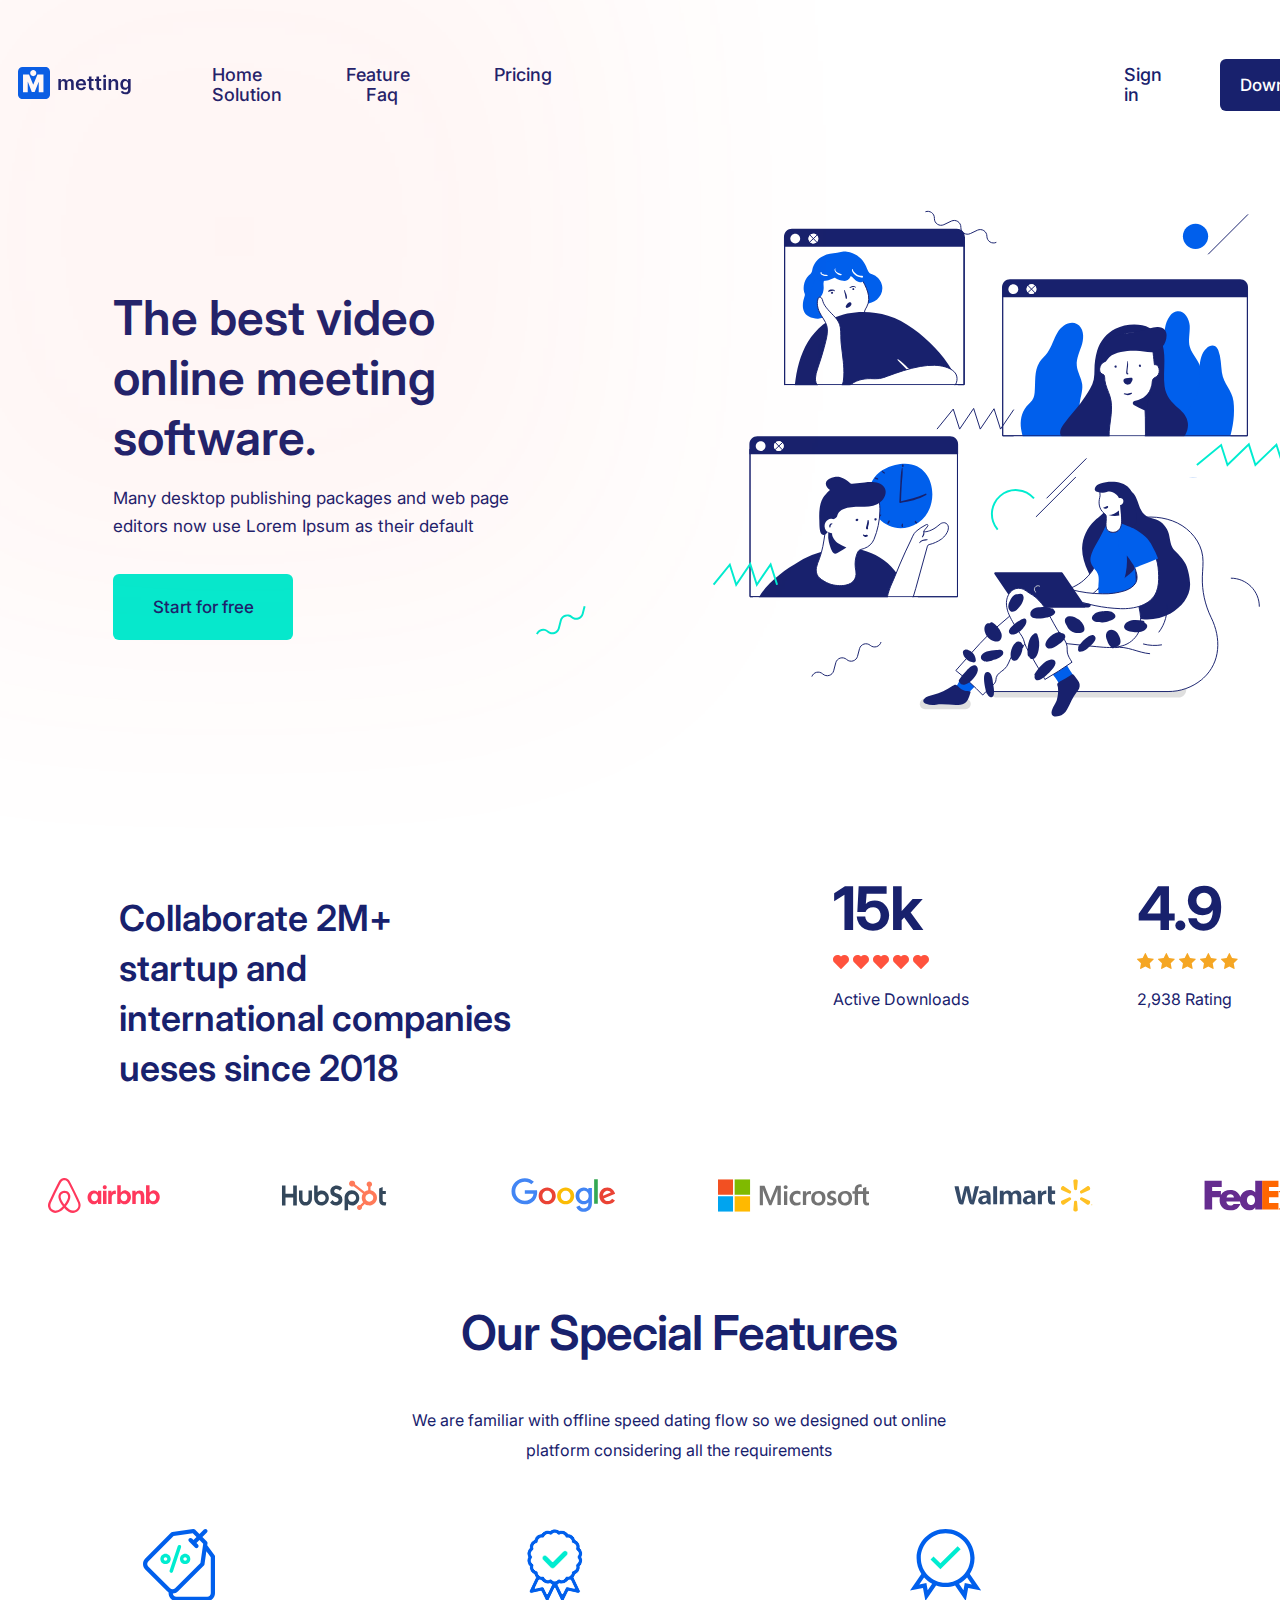
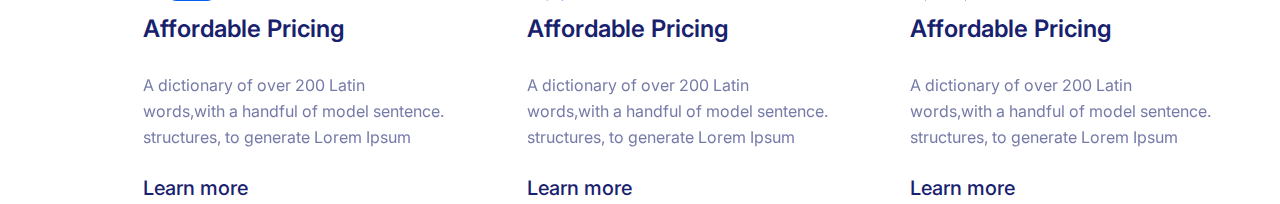
==== commit 65b37a56: "site_Desktop+mobile" ====
--- a/index.html
+++ b/index.html
@@ -1,1568 +1,637 @@
-<!DOCTYPE html>
-<html lang="en">
-
-<head>
-    <meta charset="UTF-8">
-    <meta http-equiv="X-UA-Compatible" content="IE=edge">
-    <meta name="viewport" content="width=device-width, initial-scale=1.0">
-    <link rel="stylesheet" href="https://necolas.github.io/normalize.css/8.0.1/normalize.css">
-    <link rel="stylesheet" href="style.css">
-    <link href="https://cdn.jsdelivr.net/npm/bootstrap@5.1.3/dist/css/bootstrap.min.css" rel="stylesheet"
-        integrity="sha384-1BmE4kWBq78iYhFldvKuhfTAU6auU8tT94WrHftjDbrCEXSU1oBoqyl2QvZ6jIW3" crossorigin="anonymous">
-    <title>Document</title>
-</head>
-
-<body>
-    <section class="main wrapper">
-
-        <header class="header">
-            <nav class="header__lk">
-                <ul class="lk__list">
-                    <li class="lk__item">
-                        <svg style="padding: 0;" width="18" height="18" viewBox="0 0 18 18" fill=""
-                            xmlns="http://www.w3.org/2000/svg">
-                            <path
-                                d="M17.4288 7.90363L9.41951 0.170579C9.18619 -0.0568596 8.81404 -0.0568596 8.58072 0.170579L0.571694 7.90333C0.453785 8.01712 0.387207 8.17394 0.387207 8.33782C0.387207 8.67135 0.657597 8.94171 0.991092 8.94171H2.05544V17.3961C2.05544 17.7296 2.32579 18 2.65932 18H6.88652C7.22005 18 7.4904 17.7296 7.4904 17.3961V12.565H10.5098V17.3961C10.5098 17.7296 10.7802 18 11.1137 18H15.3409C15.6744 18 15.9448 17.7296 15.9448 17.3961V8.94171H17.0091C17.1729 8.94171 17.3295 8.87524 17.4433 8.75752C17.6751 8.5177 17.6686 8.13541 17.4288 7.90363ZM15.9448 8.33782C15.6113 8.33782 15.3409 8.60817 15.3409 8.94171V17.3961H11.1137V12.565C11.1137 12.2315 10.8434 11.9611 10.5098 11.9611H7.4904C7.15687 11.9611 6.88652 12.2315 6.88652 12.565V17.3961H2.65932V8.94171C2.65932 8.60817 2.38897 8.33782 2.05544 8.33782H0.991092L9.00012 0.605074L17.0122 8.33782H15.9448Z"
-                                fill="#43E8FF" />
-                        </svg>
-                        <a class="lk__item__link" aria-current="true" href="index.html">
-
-                            Главная</a>
-                    </li>
-                    <li class="lk__item">
-                        <svg style="padding: 0;" width="18" height="19" viewBox="0 0 18 18" fill=""
-                            xmlns="http://www.w3.org/2000/svg">
-                            <path
-                                d="M8.5 0.611084C3.8131 0.611084 0 4.42418 0 9.11108C0 11.1638 0.731567 13.0489 1.94763 14.5194C1.95075 14.5236 1.95103 14.529 1.95443 14.533C2.83248 15.5918 3.93522 16.4035 5.16403 16.928C5.1782 16.9339 5.19208 16.9404 5.20625 16.9464C5.3057 16.9883 5.40628 17.0271 5.50715 17.0651C5.54682 17.0801 5.58648 17.0954 5.62672 17.1099C5.7137 17.141 5.80125 17.1705 5.88937 17.1988C5.94575 17.217 6.00213 17.2348 6.05908 17.2518C6.137 17.275 6.2152 17.2974 6.29397 17.3187C6.3631 17.3374 6.4328 17.3547 6.5025 17.3714C6.57305 17.3884 6.64388 17.4054 6.715 17.4204C6.79433 17.4374 6.87452 17.4524 6.95498 17.4672C7.01958 17.4791 7.0839 17.4915 7.14907 17.502C7.23832 17.5165 7.32813 17.5278 7.41823 17.5394C7.47632 17.5468 7.53412 17.5553 7.59248 17.5615C7.69448 17.5723 7.79733 17.5799 7.90047 17.587C7.94835 17.5904 7.99595 17.5955 8.04412 17.5981C8.19457 17.6066 8.34672 17.6111 8.5 17.6111C8.65328 17.6111 8.80543 17.6066 8.95645 17.5986C9.00462 17.5961 9.05222 17.591 9.1001 17.5876C9.20323 17.5802 9.30608 17.5728 9.40808 17.5621C9.46645 17.5558 9.52425 17.5473 9.58233 17.54C9.67243 17.5284 9.76225 17.517 9.8515 17.5026C9.91638 17.4921 9.98098 17.4796 10.0456 17.4677C10.1258 17.453 10.2059 17.438 10.2856 17.421C10.3567 17.4057 10.4272 17.389 10.4981 17.372C10.5678 17.3549 10.6375 17.3377 10.7066 17.3193C10.7854 17.2983 10.8636 17.2756 10.9415 17.2524C10.9984 17.2354 11.0548 17.2175 11.1112 17.1994C11.1993 17.1711 11.2869 17.1416 11.3739 17.1104C11.4138 17.096 11.4535 17.0807 11.4934 17.0657C11.5946 17.0277 11.6949 16.9886 11.7943 16.947C11.8085 16.941 11.8224 16.9345 11.8365 16.9285C13.0651 16.4041 14.1681 15.5923 15.0461 14.5335C15.0495 14.5296 15.0498 14.5239 15.0529 14.5199C16.2684 13.0489 17 11.1638 17 9.11108C17 4.42418 13.1869 0.611084 8.5 0.611084ZM11.9445 16.2568C11.9402 16.2587 11.9363 16.261 11.932 16.263C11.8309 16.3117 11.728 16.3576 11.6243 16.4024C11.6008 16.4123 11.5776 16.4225 11.554 16.4324C11.4634 16.4704 11.3716 16.5064 11.2792 16.5409C11.2407 16.5554 11.2022 16.5696 11.1633 16.5832C11.0815 16.6123 10.9993 16.6404 10.9163 16.667C10.8647 16.6835 10.8128 16.699 10.761 16.7143C10.6873 16.7364 10.6134 16.7577 10.5386 16.7775C10.4757 16.7942 10.4122 16.8095 10.3488 16.8246C10.2822 16.8404 10.2159 16.8566 10.1487 16.8707C10.0753 16.8863 10.0014 16.8996 9.92772 16.913C9.86793 16.924 9.80843 16.9356 9.74808 16.9453C9.66507 16.9583 9.5812 16.9688 9.49762 16.9792C9.44463 16.9861 9.39193 16.994 9.33838 16.9997C9.2429 17.0098 9.14657 17.0164 9.05052 17.0232C9.00773 17.026 8.96523 17.0308 8.92188 17.0331C8.78163 17.0405 8.6411 17.0444 8.5 17.0444C8.3589 17.0444 8.21837 17.0405 8.0784 17.0331C8.03533 17.0308 7.99283 17.0263 7.94977 17.0232C7.85343 17.0167 7.75738 17.0098 7.6619 16.9997C7.60835 16.994 7.55565 16.9861 7.50267 16.9792C7.41908 16.9688 7.33522 16.9583 7.2522 16.9453C7.19185 16.9356 7.13235 16.924 7.07257 16.913C6.99862 16.8996 6.92467 16.886 6.85157 16.8707C6.78442 16.8566 6.71783 16.8404 6.65153 16.8246C6.58807 16.8092 6.5246 16.7942 6.4617 16.7775C6.38718 16.7577 6.31295 16.7362 6.23928 16.7143C6.18743 16.699 6.13558 16.6835 6.08402 16.667C6.001 16.6404 5.91855 16.6123 5.83695 16.5832C5.79813 16.5693 5.7596 16.5551 5.72107 16.5409C5.6287 16.5064 5.5369 16.4704 5.44623 16.4324C5.42272 16.4228 5.39977 16.4126 5.37625 16.4027C5.27255 16.3582 5.1697 16.312 5.06827 16.2633C5.06402 16.2613 5.06005 16.2593 5.0558 16.257C4.06725 15.7788 3.19402 15.0999 2.4854 14.2754C3.03308 12.2586 4.58348 10.6329 6.57815 9.98602C6.61753 10.0101 6.65862 10.0316 6.69913 10.0543C6.72293 10.0676 6.74645 10.0818 6.77053 10.0945C6.85497 10.1393 6.94053 10.1812 7.02808 10.2189C7.09523 10.2484 7.16465 10.2733 7.23378 10.2988C7.24738 10.3036 7.26098 10.309 7.27458 10.3138C7.65878 10.4498 8.0699 10.5278 8.5 10.5278C8.9301 10.5278 9.34122 10.4498 9.72513 10.3138C9.73873 10.309 9.75233 10.3036 9.76593 10.2988C9.83507 10.2733 9.90448 10.2484 9.97163 10.2189C10.0592 10.1812 10.1447 10.1393 10.2292 10.0945C10.2533 10.0815 10.2768 10.0676 10.3006 10.0543C10.3411 10.0316 10.3825 10.0101 10.4221 9.98573C12.4168 10.6329 13.9669 12.2586 14.5149 14.2751C13.8063 15.0993 12.933 15.7782 11.9445 16.2568ZM5.38333 6.84442C5.38333 5.126 6.78158 3.72775 8.5 3.72775C10.2184 3.72775 11.6167 5.126 11.6167 6.84442C11.6167 7.93752 11.0497 8.89943 10.1955 9.4559C10.0838 9.52843 9.96767 9.59332 9.84838 9.64998C9.83422 9.65678 9.82033 9.66387 9.80617 9.67038C8.98563 10.0435 8.01437 10.0435 7.19383 9.67038C7.17967 9.66387 7.1655 9.65678 7.15162 9.64998C7.03205 9.59332 6.91617 9.52843 6.80453 9.4559C5.95028 8.89943 5.38333 7.93752 5.38333 6.84442ZM14.9399 13.7359C14.2976 11.8393 12.8322 10.3065 10.9599 9.5783C11.7087 8.90368 12.1833 7.92958 12.1833 6.84442C12.1833 4.81348 10.5309 3.16108 8.5 3.16108C6.46907 3.16108 4.81667 4.81348 4.81667 6.84442C4.81667 7.92958 5.29125 8.90368 6.04038 9.5783C4.16812 10.3068 2.70272 11.8393 2.0604 13.7359C1.12172 12.4329 0.566667 10.836 0.566667 9.11108C0.566667 4.7367 4.12562 1.17775 8.5 1.17775C12.8744 1.17775 16.4333 4.7367 16.4333 9.11108C16.4333 10.836 15.8783 12.4329 14.9399 13.7359Z"
-                                fill="white" />
-                        </svg>
-                        <a class="lk__item__link" href="#">
-
-                            Константин
-                            Константиновский </a>
-                    </li>
-                </ul>
-            </nav>
-
-            <nav class="header__menu">
-                <ul class="menu__list">
-                    <li class="menu__item">
-                        <svg style="padding: 0;" width="24" height="24" viewBox="0 0 24 24" fill="none"
-                            xmlns="http://www.w3.org/2000/svg">
-                            <path
-                                d="M7 2H8C8.26522 2 8.51957 2.10536 8.70711 2.29289C8.89464 2.48043 9 2.73478 9 3V4H14V3C14 2.73478 14.1054 2.48043 14.2929 2.29289C14.4804 2.10536 14.7348 2 15 2H16C16.2652 2 16.5196 2.10536 16.7071 2.29289C16.8946 2.48043 17 2.73478 17 3V4C17.7956 4 18.5587 4.31607 19.1213 4.87868C19.6839 5.44129 20 6.20435 20 7V18C20 18.7956 19.6839 19.5587 19.1213 20.1213C18.5587 20.6839 17.7956 21 17 21H6C5.20435 21 4.44129 20.6839 3.87868 20.1213C3.31607 19.5587 3 18.7956 3 18V7C3 6.20435 3.31607 5.44129 3.87868 4.87868C4.44129 4.31607 5.20435 4 6 4V3C6 2.73478 6.10536 2.48043 6.29289 2.29289C6.48043 2.10536 6.73478 2 7 2ZM15 4H16V3H15V4ZM8 4V3H7V4H8ZM6 5C5.46957 5 4.96086 5.21071 4.58579 5.58579C4.21071 5.96086 4 6.46957 4 7V8H19V7C19 6.46957 18.7893 5.96086 18.4142 5.58579C18.0391 5.21071 17.5304 5 17 5H6ZM4 18C4 18.5304 4.21071 19.0391 4.58579 19.4142C4.96086 19.7893 5.46957 20 6 20H17C17.5304 20 18.0391 19.7893 18.4142 19.4142C18.7893 19.0391 19 18.5304 19 18V9H4V18ZM12 13H17V18H12V13ZM13 14V17H16V14H13Z"
-                                fill="white" />
-                        </svg>
-
-                        <a class="menu__item__link" href="activity.html">
-                            Мероприятия
-                        </a>
-                    </li>
-                    <li class="menu__item">
-                        <svg style="padding: 0;" width="24" height="24" viewBox="0 0 24 24" fill="none"
-                            xmlns="http://www.w3.org/2000/svg">
-                            <path
-                                d="M16.5 13C15.3 13 13.43 13.34 12 14C10.57 13.33 8.7 13 7.5 13C5.33 13 1 14.08 1 16.25V19H23V16.25C23 14.08 18.67 13 16.5 13ZM12.5 17.5H2.5V16.25C2.5 15.71 5.06 14.5 7.5 14.5C9.94 14.5 12.5 15.71 12.5 16.25V17.5ZM21.5 17.5H14V16.25C14 15.79 13.8 15.39 13.48 15.03C14.36 14.73 15.44 14.5 16.5 14.5C18.94 14.5 21.5 15.71 21.5 16.25V17.5ZM7.5 12C9.43 12 11 10.43 11 8.5C11 6.57 9.43 5 7.5 5C5.57 5 4 6.57 4 8.5C4 10.43 5.57 12 7.5 12ZM7.5 6.5C8.6 6.5 9.5 7.4 9.5 8.5C9.5 9.6 8.6 10.5 7.5 10.5C6.4 10.5 5.5 9.6 5.5 8.5C5.5 7.4 6.4 6.5 7.5 6.5ZM16.5 12C18.43 12 20 10.43 20 8.5C20 6.57 18.43 5 16.5 5C14.57 5 13 6.57 13 8.5C13 10.43 14.57 12 16.5 12ZM16.5 6.5C17.6 6.5 18.5 7.4 18.5 8.5C18.5 9.6 17.6 10.5 16.5 10.5C15.4 10.5 14.5 9.6 14.5 8.5C14.5 7.4 15.4 6.5 16.5 6.5Z"
-                                fill="white" />
-                        </svg>
-
-                        <a class="menu__item__link" href="#">
-                            Сотрудники
-                        </a>
-                    </li>
-                    <li class="menu__item">
-                        <svg style="padding: 0;" width="24" height="24" viewBox="0 0 24 24" fill="none"
-                            xmlns="http://www.w3.org/2000/svg">
-                            <path
-                                d="M3 19C3 19.5304 3.21071 20.0391 3.58579 20.4142C3.96086 20.7893 4.46957 21 5 21H11.764C11.2711 20.4505 10.999 19.7381 11 19H3ZM14 21C14.5304 21 15.0391 20.7893 15.4142 20.4142C15.7893 20.0391 16 19.5304 16 19V6C16 5.232 16.289 4.53 16.764 4H8C7.46957 4 6.96086 4.21071 6.58579 4.58579C6.21071 4.96086 6 5.46957 6 6V18H12V19C12 19.5304 12.2107 20.0391 12.5858 20.4142C12.9609 20.7893 13.4696 21 14 21ZM5 6C5 5.20435 5.31607 4.44129 5.87868 3.87868C6.44129 3.31607 7.20435 3 8 3H19C19.7956 3 20.5587 3.31607 21.1213 3.87868C21.6839 4.44129 22 5.20435 22 6V8H17V19C17 19.7956 16.6839 20.5587 16.1213 21.1213C15.5587 21.6839 14.7956 22 14 22H5C4.20435 22 3.44129 21.6839 2.87868 21.1213C2.31607 20.5587 2 19.7956 2 19V18H5V6ZM21 7V6C21 5.46957 20.7893 4.96086 20.4142 4.58579C20.0391 4.21071 19.5304 4 19 4C18.4696 4 17.9609 4.21071 17.5858 4.58579C17.2107 4.96086 17 5.46957 17 6V7H21Z"
-                                fill="white" />
-                        </svg>
-
-                        <a class="menu__item__link" href="#">
-                            Заметки
-                        </a>
-                    </li>
-                    <li class="menu__item">
-
-                        <svg width="19" height="19" viewBox="0 0 19 19" fill="none" xmlns="http://www.w3.org/2000/svg">
-                            <path
-                                d="M10 0H11C13.1217 0 15.1566 0.842855 16.6569 2.34315C18.1572 3.84344 19 5.87827 19 8V9H10V0ZM11 8H18C18 6.14348 17.2625 4.36301 15.9498 3.05025C14.637 1.7375 12.8565 1 11 1V8ZM8 11H16C16 12.5823 15.5308 14.129 14.6518 15.4446C13.7727 16.7602 12.5233 17.7855 11.0615 18.391C9.59966 18.9965 7.99113 19.155 6.43928 18.8463C4.88743 18.5376 3.46197 17.7757 2.34315 16.6569C1.22433 15.538 0.462403 14.1126 0.153721 12.5607C-0.15496 11.0089 0.00346625 9.40034 0.608967 7.93853C1.21447 6.47672 2.23985 5.22729 3.55544 4.34824C4.87103 3.46919 6.41775 3 8 3V11ZM7 12V4.07C5.25105 4.32628 3.66373 5.23456 2.55663 6.61256C1.44954 7.99055 0.904589 9.73628 1.03116 11.4994C1.15773 13.2625 1.94645 14.9125 3.23902 16.1182C4.5316 17.3239 6.23237 17.9962 8 18C9.68351 18.0002 11.3107 17.3938 12.5835 16.2918C13.8562 15.1899 14.6893 13.6662 14.93 12H7Z"
-                                fill="white" />
-                        </svg>
-
-
-                        <a class="menu__item__link" href="#">
-                            Статистика
-                        </a>
-                    </li>
-                    <li class="menu__item">
-                        <svg style="padding: 0;" width="24" height="24" viewBox="0 0 24 24" fill="none"
-                            xmlns="http://www.w3.org/2000/svg">
-                            <path
-                                d="M6 5H8.5C8.5 4.20435 8.81607 3.44129 9.37868 2.87868C9.94129 2.31607 10.7044 2 11.5 2C12.2956 2 13.0587 2.31607 13.6213 2.87868C14.1839 3.44129 14.5 4.20435 14.5 5H17C17.7956 5 18.5587 5.31607 19.1213 5.87868C19.6839 6.44129 20 7.20435 20 8V19C20 19.7956 19.6839 20.5587 19.1213 21.1213C18.5587 21.6839 17.7956 22 17 22H6C5.20435 22 4.44129 21.6839 3.87868 21.1213C3.31607 20.5587 3 19.7956 3 19V8C3 7.20435 3.31607 6.44129 3.87868 5.87868C4.44129 5.31607 5.20435 5 6 5ZM6 6C5.46957 6 4.96086 6.21071 4.58579 6.58579C4.21071 6.96086 4 7.46957 4 8V19C4 19.5304 4.21071 20.0391 4.58579 20.4142C4.96086 20.7893 5.46957 21 6 21H17C17.5304 21 18.0391 20.7893 18.4142 20.4142C18.7893 20.0391 19 19.5304 19 19V8C19 7.46957 18.7893 6.96086 18.4142 6.58579C18.0391 6.21071 17.5304 6 17 6H16V9H7V6H6ZM8 8H15V6H8V8ZM11.5 3C10.9696 3 10.4609 3.21071 10.0858 3.58579C9.71071 3.96086 9.5 4.46957 9.5 5H13.5C13.5 4.46957 13.2893 3.96086 12.9142 3.58579C12.5391 3.21071 12.0304 3 11.5 3ZM17.15 11.6L10 18.75L6.8 15.55L7.507 14.843L10 17.336L16.442 10.893L17.149 11.6H17.15Z"
-                                fill="white" />
-                        </svg>
-
-                        <a class="menu__item__link" href="#">
-                            Удобрения
-                        </a>
-                    </li>
-                    <li class="menu__item">
-                        <svg style="padding: 0;" width="20" height="20" viewBox="0 0 20 20" fill="none"
-                            xmlns="http://www.w3.org/2000/svg">
-                            <g clip-path="url(#clip0_205:59)">
-                                <path
-                                    d="M3.3232 13.7824C3.48027 13.8349 3.61008 13.9476 3.68414 14.0957C3.75821 14.2438 3.77045 14.4153 3.7182 14.5724L3.0932 16.4474C3.06966 16.5281 3.03007 16.6032 2.97682 16.6683C2.92357 16.7334 2.85773 16.787 2.78326 16.826C2.70879 16.865 2.62722 16.8886 2.54342 16.8954C2.45962 16.9021 2.37531 16.8919 2.29555 16.8653C2.2158 16.8387 2.14222 16.7963 2.07923 16.7407C2.01625 16.685 1.96514 16.6171 1.92898 16.5413C1.89281 16.4654 1.87233 16.3829 1.86876 16.2989C1.86519 16.2149 1.8786 16.1311 1.9082 16.0524L2.5332 14.1774C2.58568 14.0203 2.69835 13.8905 2.84647 13.8165C2.99459 13.7424 3.16605 13.7301 3.3232 13.7824ZM15.1982 13.7824C15.3553 13.8349 15.4851 13.9476 15.5591 14.0957C15.6332 14.2438 15.6455 14.4153 15.5932 14.5724L14.9682 16.4474C14.9447 16.5281 14.9051 16.6032 14.8518 16.6683C14.7986 16.7334 14.7327 16.787 14.6583 16.826C14.5838 16.865 14.5022 16.8886 14.4184 16.8954C14.3346 16.9021 14.2503 16.8919 14.1706 16.8653C14.0908 16.8387 14.0172 16.7963 13.9542 16.7407C13.8912 16.685 13.8401 16.6171 13.804 16.5413C13.7678 16.4654 13.7473 16.3829 13.7438 16.2989C13.7402 16.2149 13.7536 16.1311 13.7832 16.0524L14.4082 14.1774C14.4607 14.0203 14.5734 13.8905 14.7215 13.8165C14.8696 13.7424 15.0411 13.7301 15.1982 13.7824ZM5.8232 15.6574C5.98027 15.7099 6.11008 15.8226 6.18414 15.9707C6.25821 16.1188 6.27045 16.2903 6.2182 16.4474L5.5932 18.3224C5.56966 18.4031 5.53007 18.4782 5.47682 18.5433C5.42357 18.6084 5.35773 18.662 5.28326 18.701C5.20879 18.74 5.12722 18.7636 5.04342 18.7704C4.95962 18.7771 4.87531 18.7669 4.79555 18.7403C4.7158 18.7137 4.64222 18.6713 4.57923 18.6157C4.51625 18.56 4.46514 18.4921 4.42898 18.4163C4.39281 18.3404 4.37233 18.2579 4.36876 18.1739C4.36519 18.0899 4.3786 18.0061 4.4082 17.9274L5.0332 16.0524C5.08568 15.8953 5.19835 15.7655 5.34647 15.6915C5.49459 15.6174 5.66605 15.6051 5.8232 15.6574ZM17.6982 15.6574C17.8553 15.7099 17.9851 15.8226 18.0591 15.9707C18.1332 16.1188 18.1455 16.2903 18.0932 16.4474L17.4682 18.3224C17.4447 18.4031 17.4051 18.4782 17.3518 18.5433C17.2986 18.6084 17.2327 18.662 17.1583 18.701C17.0838 18.74 17.0022 18.7636 16.9184 18.7704C16.8346 18.7771 16.7503 18.7669 16.6706 18.7403C16.5908 18.7137 16.5172 18.6713 16.4542 18.6157C16.3912 18.56 16.3401 18.4921 16.304 18.4163C16.2678 18.3404 16.2473 18.2579 16.2438 18.1739C16.2402 18.0899 16.2536 18.0061 16.2832 17.9274L16.9082 16.0524C16.9607 15.8953 17.0734 15.7655 17.2215 15.6915C17.3696 15.6174 17.5411 15.6051 17.6982 15.6574ZM16.7569 5.03365C16.4974 3.72511 15.826 2.53392 14.8409 1.63425C13.8559 0.734588 12.6089 0.173636 11.2823 0.0334142C9.95559 -0.106807 8.61887 0.181056 7.46752 0.854915C6.31618 1.52877 5.4106 2.55329 4.8832 3.77865C4.29174 3.71052 3.69261 3.76382 3.12247 3.93529C2.55233 4.10676 2.02319 4.39279 1.56744 4.77587C1.1117 5.15896 0.738931 5.63103 0.471973 6.16319C0.205016 6.69535 0.0494827 7.27639 0.0148962 7.87075C-0.0196903 8.46511 0.0673979 9.06028 0.270829 9.61981C0.474259 10.1793 0.789752 10.6915 1.19799 11.1248C1.60623 11.5582 2.09862 11.9037 2.64502 12.1401C3.19142 12.3765 3.78033 12.499 4.3757 12.4999H16.2507C17.2021 12.501 18.1183 12.1404 18.8138 11.4912C19.5093 10.8421 19.932 9.9528 19.9964 9.00359C20.0608 8.05439 19.7619 7.1162 19.1604 6.37907C18.5589 5.64195 17.6998 5.161 16.7569 5.03365ZM10.6257 1.2499C11.8556 1.24965 13.0425 1.70274 13.9594 2.52254C14.8763 3.34235 15.4589 4.47134 15.5957 5.69365C15.6127 5.84723 15.686 5.98906 15.8014 6.09179C15.9168 6.19451 16.0662 6.25084 16.2207 6.2499H16.2507C16.9137 6.2499 17.5496 6.5133 18.0185 6.98214C18.4873 7.45098 18.7507 8.08686 18.7507 8.7499C18.7507 9.41294 18.4873 10.0488 18.0185 10.5177C17.5496 10.9865 16.9137 11.2499 16.2507 11.2499H4.3757C3.93329 11.2497 3.49597 11.1555 3.09267 10.9737C2.68937 10.7918 2.32928 10.5264 2.03622 10.195C1.74316 9.86355 1.52381 9.47368 1.39268 9.05115C1.26155 8.62862 1.22163 8.18307 1.27556 7.74396C1.32949 7.30485 1.47604 6.8822 1.70552 6.50396C1.93499 6.12572 2.24217 5.80052 2.60672 5.54986C2.97127 5.29921 3.38488 5.12881 3.82021 5.04995C4.25553 4.97109 4.70263 4.98556 5.13195 5.0924C5.28511 5.13061 5.44705 5.10944 5.58525 5.03315C5.72344 4.95686 5.82765 4.83111 5.87695 4.68115C6.2073 3.68262 6.84397 2.81361 7.69647 2.19763C8.54897 1.58164 9.57394 1.25003 10.6257 1.2499ZM8.81695 14.0949C8.8689 13.9912 8.94868 13.904 9.04736 13.8431C9.14604 13.7822 9.25972 13.7499 9.3757 13.7499H10.6257C10.7247 13.75 10.8222 13.7736 10.9103 13.8187C10.9984 13.8639 11.0745 13.9293 11.1323 14.0096C11.1902 14.0899 11.2281 14.1828 11.2431 14.2807C11.258 14.3785 11.2495 14.4785 11.2182 14.5724L10.8682 15.6249H11.8757C11.9933 15.6251 12.1085 15.6584 12.208 15.7211C12.3075 15.7838 12.3873 15.8733 12.4382 15.9793C12.4891 16.0853 12.5091 16.2036 12.4958 16.3204C12.4826 16.4373 12.4366 16.548 12.3632 16.6399L9.8632 19.7649C9.774 19.8757 9.64967 19.9528 9.51075 19.9834C9.37183 20.014 9.22663 19.9962 9.09914 19.9331C8.97165 19.8701 8.8695 19.7654 8.80955 19.6364C8.74961 19.5074 8.73546 19.3618 8.76945 19.2237L9.2007 17.4999H8.1257C8.01912 17.4999 7.91431 17.4726 7.82123 17.4207C7.72815 17.3688 7.6499 17.2939 7.59391 17.2032C7.53792 17.1126 7.50605 17.0091 7.50133 16.9026C7.49661 16.7961 7.5192 16.6902 7.56695 16.5949L8.81695 14.0949Z"
-                                    fill="white" />
-                            </g>
-                            <defs>
-                                <clipPath id="clip0_205:59">
-                                    <rect width="20" height="20" fill="white" />
-                                </clipPath>
-                            </defs>
-                        </svg>
-
-                        <a class="menu__item__link" href="#">
-                            Погода
-                        </a>
-                    </li>
-                    <li class="menu__item">
-                        <svg style="padding: 0;" width="24" height="24" viewBox="0 0 24 24" fill="none"
-                            xmlns="http://www.w3.org/2000/svg">
-                            <g clip-path="url(#clip0_205:51)">
-                                <path
-                                    d="M14 4L11 7H3C2.20435 7 1.44129 7.31607 0.87868 7.87868C0.31607 8.44129 0 9.20435 0 10L0 13C0 13.7956 0.31607 14.5587 0.87868 15.1213C1.44129 15.6839 2.20435 16 3 16V19C3 19.5304 3.21071 20.0391 3.58579 20.4142C3.96086 20.7893 4.46957 21 5 21H6C6.53043 21 7.03914 20.7893 7.41421 20.4142C7.78929 20.0391 8 19.5304 8 19V16H11L14 19H16V4H14ZM14.414 5H15V18H14.414L11.414 15H3C2.46957 15 1.96086 14.7893 1.58579 14.4142C1.21071 14.0391 1 13.5304 1 13V10C1 9.46957 1.21071 8.96086 1.58579 8.58579C1.96086 8.21071 2.46957 8 3 8H11.414L14.414 5ZM18 7V8.008C18.8331 8.1284 19.5949 8.54494 20.1459 9.1813C20.6969 9.81766 21.0002 10.6312 21.0002 11.473C21.0002 12.3148 20.6969 13.1283 20.1459 13.7647C19.5949 14.4011 18.8331 14.8176 18 14.938V15.945C19.1007 15.8228 20.1177 15.2989 20.8563 14.4737C21.5949 13.6485 22.0033 12.58 22.0033 11.4725C22.0033 10.365 21.5949 9.29646 20.8563 8.47128C20.1177 7.64609 19.1007 7.12225 18 7ZM18 10.059V12.887C18.2923 12.7835 18.5454 12.592 18.7243 12.3388C18.9033 12.0855 18.9994 11.7831 18.9994 11.473C18.9994 11.1629 18.9033 10.8605 18.7243 10.6072C18.5454 10.354 18.2923 10.1625 18 10.059ZM4 16H7V19C7 19.2652 6.89464 19.5196 6.70711 19.7071C6.51957 19.8946 6.26522 20 6 20H5C4.73478 20 4.48043 19.8946 4.29289 19.7071C4.10536 19.5196 4 19.2652 4 19V16Z"
-                                    fill="white" />
-                            </g>
-                            <defs>
-                                <clipPath id="clip0_205:51">
-                                    <rect width="24" height="24" fill="white" />
-                                </clipPath>
-                            </defs>
-                        </svg>
-
-                        <a class="menu__item__link" href="companies.html">
-                            Организации
-                        </a>
-                    </li>
-                </ul>
-            </nav>
-
-        </header>
-
-        <nav class="heading">
-            <h2 class="heading__name">ИП Васильев</h2>
-            <div class="heading__settings">
-                <svg style="padding: 0;" class="btn add" width="28" height="28" viewBox="0 0 28 28" fill=""
-                    xmlns="http://www.w3.org/2000/svg">
-                    <line x1="13" x2="13" y2="28" stroke="white" stroke-width="2" />
-                    <line x1="28" y1="13" x2="-2.89168e-07" y2="13" stroke="white" stroke-width="2" />
-
-                </svg>
-
-                <svg style="padding: 0;" class="btn sett" width="34" height="34" viewBox="0 0 34 34" fill=""
-                    xmlns="http://www.w3.org/2000/svg">
-                    <mask id="path-1-outside-1_203:1078" maskUnits="userSpaceOnUse" x="0" y="0" width="34" height="34"
-                        fill="black">
-                        <rect fill="white" width="34" height="34" />
-                        <path
-                            d="M31.4 13.8H27.7365C27.5165 13.0626 27.219 12.3505 26.8491 11.6757L29.4464 9.0784C30.07 8.45607 30.0709 7.446 29.4486 6.82247C29.4479 6.82173 29.4471 6.821 29.4464 6.82027L27.1797 4.5536C26.5554 3.9318 25.5459 3.9318 24.9216 4.5536L22.3243 7.15093C21.6495 6.7812 20.9374 6.48387 20.2 6.264V2.6C20.2 1.71633 19.4837 1 18.6 1H15.4C14.5163 1 13.8 1.71633 13.8 2.6V6.264C13.0626 6.48387 12.3505 6.7812 11.6757 7.15093L9.0784 4.5536C8.45407 3.9318 7.4446 3.9318 6.82027 4.5536L4.5536 6.82027C3.93 7.4426 3.92907 8.45267 4.5514 9.0762C4.55213 9.07693 4.55287 9.07767 4.5536 9.0784L7.15093 11.6757C6.781 12.3505 6.48353 13.0626 6.26347 13.8H2.6C1.71633 13.8 1 14.5163 1 15.4V18.6C1 19.4837 1.71633 20.2 2.6 20.2H6.26347C6.48353 20.9374 6.781 21.6495 7.15093 22.3243L4.5536 24.9216C3.93 25.5439 3.92907 26.554 4.5514 27.1775C4.55213 27.1783 4.55287 27.179 4.5536 27.1797L6.82027 29.4464C7.4446 30.0682 8.45407 30.0682 9.0784 29.4464L11.6757 26.8491C12.3505 27.2189 13.0626 27.5162 13.8 27.736V31.4C13.8 32.2837 14.5163 33 15.4 33H18.6C19.4837 33 20.2 32.2837 20.2 31.4V27.736C20.9374 27.5162 21.6495 27.2189 22.3243 26.8491L24.9216 29.4464C25.5459 30.0682 26.5554 30.0682 27.1797 29.4464L29.4464 27.1797C30.0699 26.5574 30.0709 25.5473 29.4486 24.9238C29.4479 24.9231 29.4471 24.9223 29.4464 24.9216L26.8491 22.3243C27.219 21.6495 27.5165 20.9374 27.7365 20.2H31.4C32.2837 20.2 33 19.4837 33 18.6V15.4C33 14.5163 32.2837 13.8 31.4 13.8ZM31.9333 18.6C31.9333 18.8945 31.6945 19.1333 31.4 19.1333H27.3307C27.0871 19.1332 26.8745 19.298 26.8139 19.5339C26.5782 20.4502 26.2118 21.3279 25.7259 22.1397C25.6006 22.3496 25.634 22.6177 25.8069 22.7904L28.6923 25.6763C28.8992 25.8821 28.9 26.2168 28.6941 26.4237C28.6935 26.4243 28.6929 26.425 28.6923 26.4256L26.4256 28.6923C26.2161 28.8934 25.8852 28.8934 25.6757 28.6923L22.7904 25.8069C22.6178 25.6343 22.35 25.6009 22.1403 25.7259C21.3281 26.2115 20.4503 26.578 19.5339 26.8139C19.2981 26.8745 19.1332 27.0871 19.1333 27.3307V31.4C19.1333 31.6945 18.8945 31.9333 18.6 31.9333H15.4C15.1055 31.9333 14.8667 31.6945 14.8667 31.4V27.3307C14.8668 27.0871 14.702 26.8745 14.4661 26.8139C13.5497 26.578 12.6719 26.2115 11.8597 25.7259C11.65 25.6009 11.3822 25.6343 11.2096 25.8069L8.32427 28.6923C8.1148 28.8934 7.78387 28.8934 7.5744 28.6923L5.30773 26.4251C5.10187 26.2187 5.10187 25.8847 5.30773 25.6784L8.19307 22.7931C8.366 22.6203 8.3994 22.3523 8.27413 22.1424C7.7882 21.3305 7.4218 20.4529 7.18613 19.5365C7.12653 19.2997 6.9136 19.1335 6.66933 19.1333H2.6C2.30547 19.1333 2.06667 18.8945 2.06667 18.6V15.4C2.06667 15.1055 2.30547 14.8667 2.6 14.8667H6.66933C6.91287 14.8668 7.12553 14.7019 7.18613 14.4661C7.4218 13.5498 7.7882 12.6721 8.27413 11.8603C8.3994 11.6504 8.366 11.3823 8.19307 11.2096L5.30773 8.32373C5.10187 8.1174 5.10187 7.7834 5.30773 7.57707L7.5744 5.3104C7.78387 5.10927 8.1148 5.10927 8.32427 5.3104L11.2096 8.19573C11.3823 8.3682 11.6501 8.40133 11.8597 8.27627C12.6719 7.79007 13.5496 7.42313 14.4661 7.18667C14.7021 7.126 14.867 6.91307 14.8667 6.66933V2.6C14.8667 2.30547 15.1055 2.06667 15.4 2.06667H18.6C18.8945 2.06667 19.1333 2.30547 19.1333 2.6V6.66933C19.1332 6.91287 19.2981 7.12553 19.5339 7.18613C20.4503 7.42193 21.328 7.7882 22.1403 8.2736C22.3499 8.39867 22.6177 8.36553 22.7904 8.19307L25.6757 5.30773C25.8852 5.1066 26.2161 5.1066 26.4256 5.30773L28.6923 7.57493C28.8992 7.7808 28.9 8.11547 28.6941 8.3224C28.6935 8.323 28.6929 8.32367 28.6923 8.32427L25.8069 11.2096C25.634 11.3823 25.6006 11.6504 25.7259 11.8603C26.2118 12.6721 26.5782 13.5498 26.8139 14.4661C26.8745 14.7019 27.0871 14.8668 27.3307 14.8667H31.4C31.6945 14.8667 31.9333 15.1055 31.9333 15.4V18.6Z" />
-                    </mask>
-                    <path
-                        d="M31.4 13.8H27.7365C27.5165 13.0626 27.219 12.3505 26.8491 11.6757L29.4464 9.0784C30.07 8.45607 30.0709 7.446 29.4486 6.82247C29.4479 6.82173 29.4471 6.821 29.4464 6.82027L27.1797 4.5536C26.5554 3.9318 25.5459 3.9318 24.9216 4.5536L22.3243 7.15093C21.6495 6.7812 20.9374 6.48387 20.2 6.264V2.6C20.2 1.71633 19.4837 1 18.6 1H15.4C14.5163 1 13.8 1.71633 13.8 2.6V6.264C13.0626 6.48387 12.3505 6.7812 11.6757 7.15093L9.0784 4.5536C8.45407 3.9318 7.4446 3.9318 6.82027 4.5536L4.5536 6.82027C3.93 7.4426 3.92907 8.45267 4.5514 9.0762C4.55213 9.07693 4.55287 9.07767 4.5536 9.0784L7.15093 11.6757C6.781 12.3505 6.48353 13.0626 6.26347 13.8H2.6C1.71633 13.8 1 14.5163 1 15.4V18.6C1 19.4837 1.71633 20.2 2.6 20.2H6.26347C6.48353 20.9374 6.781 21.6495 7.15093 22.3243L4.5536 24.9216C3.93 25.5439 3.92907 26.554 4.5514 27.1775C4.55213 27.1783 4.55287 27.179 4.5536 27.1797L6.82027 29.4464C7.4446 30.0682 8.45407 30.0682 9.0784 29.4464L11.6757 26.8491C12.3505 27.2189 13.0626 27.5162 13.8 27.736V31.4C13.8 32.2837 14.5163 33 15.4 33H18.6C19.4837 33 20.2 32.2837 20.2 31.4V27.736C20.9374 27.5162 21.6495 27.2189 22.3243 26.8491L24.9216 29.4464C25.5459 30.0682 26.5554 30.0682 27.1797 29.4464L29.4464 27.1797C30.0699 26.5574 30.0709 25.5473 29.4486 24.9238C29.4479 24.9231 29.4471 24.9223 29.4464 24.9216L26.8491 22.3243C27.219 21.6495 27.5165 20.9374 27.7365 20.2H31.4C32.2837 20.2 33 19.4837 33 18.6V15.4C33 14.5163 32.2837 13.8 31.4 13.8ZM31.9333 18.6C31.9333 18.8945 31.6945 19.1333 31.4 19.1333H27.3307C27.0871 19.1332 26.8745 19.298 26.8139 19.5339C26.5782 20.4502 26.2118 21.3279 25.7259 22.1397C25.6006 22.3496 25.634 22.6177 25.8069 22.7904L28.6923 25.6763C28.8992 25.8821 28.9 26.2168 28.6941 26.4237C28.6935 26.4243 28.6929 26.425 28.6923 26.4256L26.4256 28.6923C26.2161 28.8934 25.8852 28.8934 25.6757 28.6923L22.7904 25.8069C22.6178 25.6343 22.35 25.6009 22.1403 25.7259C21.3281 26.2115 20.4503 26.578 19.5339 26.8139C19.2981 26.8745 19.1332 27.0871 19.1333 27.3307V31.4C19.1333 31.6945 18.8945 31.9333 18.6 31.9333H15.4C15.1055 31.9333 14.8667 31.6945 14.8667 31.4V27.3307C14.8668 27.0871 14.702 26.8745 14.4661 26.8139C13.5497 26.578 12.6719 26.2115 11.8597 25.7259C11.65 25.6009 11.3822 25.6343 11.2096 25.8069L8.32427 28.6923C8.1148 28.8934 7.78387 28.8934 7.5744 28.6923L5.30773 26.4251C5.10187 26.2187 5.10187 25.8847 5.30773 25.6784L8.19307 22.7931C8.366 22.6203 8.3994 22.3523 8.27413 22.1424C7.7882 21.3305 7.4218 20.4529 7.18613 19.5365C7.12653 19.2997 6.9136 19.1335 6.66933 19.1333H2.6C2.30547 19.1333 2.06667 18.8945 2.06667 18.6V15.4C2.06667 15.1055 2.30547 14.8667 2.6 14.8667H6.66933C6.91287 14.8668 7.12553 14.7019 7.18613 14.4661C7.4218 13.5498 7.7882 12.6721 8.27413 11.8603C8.3994 11.6504 8.366 11.3823 8.19307 11.2096L5.30773 8.32373C5.10187 8.1174 5.10187 7.7834 5.30773 7.57707L7.5744 5.3104C7.78387 5.10927 8.1148 5.10927 8.32427 5.3104L11.2096 8.19573C11.3823 8.3682 11.6501 8.40133 11.8597 8.27627C12.6719 7.79007 13.5496 7.42313 14.4661 7.18667C14.7021 7.126 14.867 6.91307 14.8667 6.66933V2.6C14.8667 2.30547 15.1055 2.06667 15.4 2.06667H18.6C18.8945 2.06667 19.1333 2.30547 19.1333 2.6V6.66933C19.1332 6.91287 19.2981 7.12553 19.5339 7.18613C20.4503 7.42193 21.328 7.7882 22.1403 8.2736C22.3499 8.39867 22.6177 8.36553 22.7904 8.19307L25.6757 5.30773C25.8852 5.1066 26.2161 5.1066 26.4256 5.30773L28.6923 7.57493C28.8992 7.7808 28.9 8.11547 28.6941 8.3224C28.6935 8.323 28.6929 8.32367 28.6923 8.32427L25.8069 11.2096C25.634 11.3823 25.6006 11.6504 25.7259 11.8603C26.2118 12.6721 26.5782 13.5498 26.8139 14.4661C26.8745 14.7019 27.0871 14.8668 27.3307 14.8667H31.4C31.6945 14.8667 31.9333 15.1055 31.9333 15.4V18.6Z"
-                        fill="" />
-                    <path
-                        d="M31.4 13.8H27.7365C27.5165 13.0626 27.219 12.3505 26.8491 11.6757L29.4464 9.0784C30.07 8.45607 30.0709 7.446 29.4486 6.82247C29.4479 6.82173 29.4471 6.821 29.4464 6.82027L27.1797 4.5536C26.5554 3.9318 25.5459 3.9318 24.9216 4.5536L22.3243 7.15093C21.6495 6.7812 20.9374 6.48387 20.2 6.264V2.6C20.2 1.71633 19.4837 1 18.6 1H15.4C14.5163 1 13.8 1.71633 13.8 2.6V6.264C13.0626 6.48387 12.3505 6.7812 11.6757 7.15093L9.0784 4.5536C8.45407 3.9318 7.4446 3.9318 6.82027 4.5536L4.5536 6.82027C3.93 7.4426 3.92907 8.45267 4.5514 9.0762C4.55213 9.07693 4.55287 9.07767 4.5536 9.0784L7.15093 11.6757C6.781 12.3505 6.48353 13.0626 6.26347 13.8H2.6C1.71633 13.8 1 14.5163 1 15.4V18.6C1 19.4837 1.71633 20.2 2.6 20.2H6.26347C6.48353 20.9374 6.781 21.6495 7.15093 22.3243L4.5536 24.9216C3.93 25.5439 3.92907 26.554 4.5514 27.1775C4.55213 27.1783 4.55287 27.179 4.5536 27.1797L6.82027 29.4464C7.4446 30.0682 8.45407 30.0682 9.0784 29.4464L11.6757 26.8491C12.3505 27.2189 13.0626 27.5162 13.8 27.736V31.4C13.8 32.2837 14.5163 33 15.4 33H18.6C19.4837 33 20.2 32.2837 20.2 31.4V27.736C20.9374 27.5162 21.6495 27.2189 22.3243 26.8491L24.9216 29.4464C25.5459 30.0682 26.5554 30.0682 27.1797 29.4464L29.4464 27.1797C30.0699 26.5574 30.0709 25.5473 29.4486 24.9238C29.4479 24.9231 29.4471 24.9223 29.4464 24.9216L26.8491 22.3243C27.219 21.6495 27.5165 20.9374 27.7365 20.2H31.4C32.2837 20.2 33 19.4837 33 18.6V15.4C33 14.5163 32.2837 13.8 31.4 13.8ZM31.9333 18.6C31.9333 18.8945 31.6945 19.1333 31.4 19.1333H27.3307C27.0871 19.1332 26.8745 19.298 26.8139 19.5339C26.5782 20.4502 26.2118 21.3279 25.7259 22.1397C25.6006 22.3496 25.634 22.6177 25.8069 22.7904L28.6923 25.6763C28.8992 25.8821 28.9 26.2168 28.6941 26.4237C28.6935 26.4243 28.6929 26.425 28.6923 26.4256L26.4256 28.6923C26.2161 28.8934 25.8852 28.8934 25.6757 28.6923L22.7904 25.8069C22.6178 25.6343 22.35 25.6009 22.1403 25.7259C21.3281 26.2115 20.4503 26.578 19.5339 26.8139C19.2981 26.8745 19.1332 27.0871 19.1333 27.3307V31.4C19.1333 31.6945 18.8945 31.9333 18.6 31.9333H15.4C15.1055 31.9333 14.8667 31.6945 14.8667 31.4V27.3307C14.8668 27.0871 14.702 26.8745 14.4661 26.8139C13.5497 26.578 12.6719 26.2115 11.8597 25.7259C11.65 25.6009 11.3822 25.6343 11.2096 25.8069L8.32427 28.6923C8.1148 28.8934 7.78387 28.8934 7.5744 28.6923L5.30773 26.4251C5.10187 26.2187 5.10187 25.8847 5.30773 25.6784L8.19307 22.7931C8.366 22.6203 8.3994 22.3523 8.27413 22.1424C7.7882 21.3305 7.4218 20.4529 7.18613 19.5365C7.12653 19.2997 6.9136 19.1335 6.66933 19.1333H2.6C2.30547 19.1333 2.06667 18.8945 2.06667 18.6V15.4C2.06667 15.1055 2.30547 14.8667 2.6 14.8667H6.66933C6.91287 14.8668 7.12553 14.7019 7.18613 14.4661C7.4218 13.5498 7.7882 12.6721 8.27413 11.8603C8.3994 11.6504 8.366 11.3823 8.19307 11.2096L5.30773 8.32373C5.10187 8.1174 5.10187 7.7834 5.30773 7.57707L7.5744 5.3104C7.78387 5.10927 8.1148 5.10927 8.32427 5.3104L11.2096 8.19573C11.3823 8.3682 11.6501 8.40133 11.8597 8.27627C12.6719 7.79007 13.5496 7.42313 14.4661 7.18667C14.7021 7.126 14.867 6.91307 14.8667 6.66933V2.6C14.8667 2.30547 15.1055 2.06667 15.4 2.06667H18.6C18.8945 2.06667 19.1333 2.30547 19.1333 2.6V6.66933C19.1332 6.91287 19.2981 7.12553 19.5339 7.18613C20.4503 7.42193 21.328 7.7882 22.1403 8.2736C22.3499 8.39867 22.6177 8.36553 22.7904 8.19307L25.6757 5.30773C25.8852 5.1066 26.2161 5.1066 26.4256 5.30773L28.6923 7.57493C28.8992 7.7808 28.9 8.11547 28.6941 8.3224C28.6935 8.323 28.6929 8.32367 28.6923 8.32427L25.8069 11.2096C25.634 11.3823 25.6006 11.6504 25.7259 11.8603C26.2118 12.6721 26.5782 13.5498 26.8139 14.4661C26.8745 14.7019 27.0871 14.8668 27.3307 14.8667H31.4C31.6945 14.8667 31.9333 15.1055 31.9333 15.4V18.6Z"
-                        stroke="white" stroke-width="0.4" mask="url(#path-1-outside-1_203:1078)" />
-                    <path
-                        d="M17.0001 11.5666H17C13.9993 11.5666 11.5667 13.9992 11.5667 17C11.5667 20.0007 13.9993 22.4333 17 22.4333C20.0008 22.4333 22.4334 20.0007 22.4334 17V16.9999C22.4301 14.0005 19.9995 11.5699 17.0001 11.5666ZM16.9999 21.1666C14.6988 21.1666 12.8334 19.3011 12.8334 17C12.8334 14.6988 14.6988 12.8333 17 12.8333C19.3012 12.8333 21.1666 14.6987 21.1667 16.9998C21.1641 19.3 19.3001 21.164 16.9999 21.1666Z"
-                        fill="" stroke="white" stroke-width="0.2" />
-                </svg>
-
-            </div>
-
-
-        </nav>
-
-        <section class="content">
-            <div class="content__item">
-                <h2 class="content__item__heading">
-                    Работа с полями
-                </h2>
-                <svg style="padding: 0;" id="rye" width="187" height="148" viewBox="0 0 187 148" fill="none"
-                    xmlns="http://www.w3.org/2000/svg">
-                    <path
-                        d="M165.365 78.8614C165.365 117.047 134.358 148 96.0903 148C57.8368 148 26.8156 117.047 26.8156 78.8614C26.8156 40.6754 57.8229 9.70898 96.0903 9.70898C134.358 9.70898 165.365 40.6616 165.365 78.8614Z"
-                        fill="#121415" />
-                    <path
-                        d="M133.263 66.6629C133.263 72.776 128.303 77.7273 122.179 77.7273C116.055 77.7273 111.095 72.776 111.095 66.6629C111.095 60.5498 116.055 55.5985 122.179 55.5985C128.303 55.5985 133.263 60.5637 133.263 66.6629Z"
-                        fill="white" />
-                    <path
-                        d="M122.193 50.3983L122.151 50.1493L122.11 50.3983V49.8865L114.531 2.40649H122.11H122.193H129.772L122.193 49.8865V50.3983Z"
-                        fill="white" />
-                    <path
-                        d="M115.986 51.6292L115.847 51.408L115.903 51.6569L115.709 51.1867L90.576 10.1655L97.5866 7.28872L97.6697 7.26105L104.666 4.37048L115.792 51.159L115.986 51.6292Z"
-                        fill="white" />
-                    <path
-                        d="M110.707 55.1007L110.416 54.8932L110.624 55.1836L110.125 54.6719L55.8833 14.9922L63.3788 7.53761L63.4619 7.45463L70.9713 0L110.208 54.5889L110.707 55.1007Z"
-                        fill="white" />
-                    <path
-                        d="M107.16 60.287L106.703 60.1764L107.105 60.4392L106.246 60.0657L19.902 38.5178L25.3193 25.3927L25.3747 25.2544L30.8058 12.1293L106.301 59.9274L107.16 60.287Z"
-                        fill="white" />
-                    <path
-                        d="M104.694 67.3545L104.14 67.4375L104.694 67.5343L103.6 67.5204L0.394257 83.3978L0.518951 66.7598V66.58L0.62979 49.9419L103.6 67.3545H104.694Z"
-                        fill="white" />
-                    <path
-                        d="M137.115 73.1909L137.364 73.26L137.142 73.1217L137.613 73.3292L184.221 85.4585L181.173 92.3876L181.146 92.4567L178.098 99.3858L137.572 73.3983L137.115 73.1909Z"
-                        fill="white" />
-                    <path
-                        d="M138.486 67.0225L138.736 66.9949L138.486 66.9395L138.985 66.9534L186.715 60.4392L186.549 68.0045L186.535 68.0875L186.369 75.6527L138.985 67.0364L138.486 67.0225Z"
-                        fill="white" />
-                    <path
-                        d="M137.392 60.7988L137.613 60.6743L137.364 60.7296L137.835 60.5498L179.469 36.3741L182.199 43.4277L182.226 43.5107L184.956 50.5642L137.863 60.619L137.392 60.7988Z"
-                        fill="white" />
-                    <path
-                        d="M133.997 55.4602L134.164 55.2666L133.942 55.4049L134.316 55.0591L163.591 16.8732L168.801 22.3639L168.856 22.4192L174.08 27.9099L134.371 55.1145L133.997 55.4602Z"
-                        fill="white" />
-                    <path
-                        d="M128.843 51.809L128.899 51.5739L128.76 51.7814L128.968 51.325L141.465 4.8822L148.379 7.9664L148.462 8.00789L155.376 11.0921L129.051 51.3526L128.843 51.809Z"
-                        fill="white" />
-                    <path
-                        d="M31.8727 104.794C35.3918 113.451 40.6013 121.238 47.1131 127.738L53.2231 123.686C48.8034 113.922 31.9835 104.849 31.8727 104.794Z"
-                        fill="#26B9FF" />
-                    <path
-                        d="M28.7691 95.1537C28.7691 95.1537 59.056 89.1098 93.2084 102.47C93.2084 102.47 87.5695 106.052 82.6233 111.294C82.6371 111.294 73.7007 98.3347 28.7691 95.1537Z"
-                        fill="#26B9FF" />
-                    <path
-                        d="M30.307 100.52C30.307 100.52 59.2777 100.326 72.426 115.346C72.426 115.346 61.4114 123.451 57.7259 123.686C57.7259 123.686 51.4497 110.243 30.307 100.52Z"
-                        fill="#26B9FF" />
-                    <path
-                        d="M47.1131 127.738C47.1131 127.738 85.2973 84.2692 163.869 93.3281C163.869 93.3281 126.682 90.0641 100.164 111.515C73.6314 132.98 51.8931 127.268 47.1131 127.738Z"
-                        fill="#2D8EFF" />
-                    <path
-                        d="M49.0389 129.163C49.0389 129.163 76.5271 140.131 100.164 117.96C123.8 95.79 162.22 94.7527 163.425 95.2368C163.425 95.2368 134.787 101.516 119.505 119.634C104.195 137.752 64.0715 146.811 49.0389 129.163Z"
-                        fill="#2EE6FF" />
-                    <path d="M137.323 85.666H136.644V92.5536H137.323V85.666Z" fill="#755441" />
-                    <path
-                        d="M140.731 80.4104C140.731 84.767 139.054 88.3076 136.976 88.3076C134.898 88.3076 133.221 84.7808 133.221 80.4104C133.221 76.0538 134.898 72.5132 136.976 72.5132C139.054 72.5132 140.731 76.0538 140.731 80.4104Z"
-                        fill="#26B9FF" />
-                    <path
-                        d="M114.947 127.738C85.893 149.604 57.8922 136.493 57.726 136.424C68.7129 143.74 81.9028 148 96.1041 148C128.095 148 155.015 126.355 162.982 96.9241C136.477 104.019 144.084 105.803 114.947 127.738Z"
-                        fill="#2D8EFF" />
-                    <path d="M143.363 83.2595H142.449V92.5536H143.363V83.2595Z" fill="#755441" />
-                    <path
-                        d="M142.948 83.785C145.894 83.785 148.282 78.4784 148.282 71.9323C148.282 65.3862 145.894 60.0796 142.948 60.0796C140.002 60.0796 137.613 65.3862 137.613 71.9323C137.613 78.4784 140.002 83.785 142.948 83.785Z"
-                        fill="#2D8EFF" />
-                    <path d="M148.891 83.2595H147.977V92.5536H148.891V83.2595Z" fill="#755441" />
-                    <path
-                        d="M153.491 76.1645C153.491 82.0425 151.219 86.814 148.42 86.814C145.622 86.814 143.349 82.0425 143.349 76.1645C143.349 70.2865 145.622 65.515 148.42 65.515C151.233 65.515 153.491 70.2865 153.491 76.1645Z"
-                        fill="#26B9FF" />
-                    <path
-                        d="M51.131 137.42L51.034 136.853C50.937 136.327 42.1807 83.7159 69.7797 40.5786L69.9321 40.3435L71.096 41.1042L70.9435 41.3255C68.5189 45.1842 47.5287 80.5072 57.0471 136.618L57.1856 137.42H51.131Z"
-                        fill="#121415" />
-                    <path
-                        d="M51.7129 136.728C51.7129 136.728 42.5548 84.1723 70.5002 40.7169C70.5002 40.7169 46.2818 77.2985 56.3543 136.728H51.7129Z"
-                        fill="white" />
-                    <path
-                        d="M48.1383 99.04C46.6004 99.04 44.3975 98.0028 42.5964 93.0791C40.9615 88.6119 42.5548 82.402 42.6102 82.1254L42.8596 81.1572L43.6771 81.7381C43.8987 81.8902 49.1359 85.6106 50.7708 90.0779C53.1677 96.6059 50.563 98.3623 49.3299 98.8188C48.9419 98.9709 48.5401 99.04 48.1383 99.04Z"
-                        fill="#121415" />
-                    <path
-                        d="M43.2891 82.3052C43.2891 82.3052 41.6681 88.5151 43.2475 92.844C44.827 97.1729 46.9745 98.9571 49.1082 98.1826C51.2418 97.4081 51.7129 94.6558 50.1335 90.3269C48.5401 86.0117 43.2891 82.3052 43.2891 82.3052Z"
-                        fill="white" />
-                    <path
-                        d="M57.8091 99.04C57.1163 99.04 56.4652 98.8326 55.8694 98.4315C54.7056 97.6431 54.1929 96.3984 54.3592 94.8079C54.5116 93.328 55.2736 91.5716 56.6037 89.6076C59.2777 85.666 65.263 83.3286 65.5124 83.2318L66.4407 82.8722L66.4546 83.868C66.4546 84.1446 66.4961 90.5481 63.8083 94.4898C61.7993 97.4772 59.7211 99.04 57.8091 99.04Z"
-                        fill="#121415" />
-                    <path
-                        d="M65.7618 83.8818C65.7618 83.8818 59.7626 86.1915 57.1718 89.9949C54.5809 93.7983 54.3869 96.592 56.2573 97.8645C58.1278 99.1369 60.6494 97.9198 63.2402 94.1164C65.8311 90.313 65.7618 83.8818 65.7618 83.8818Z"
-                        fill="white" />
-                    <path
-                        d="M49.8148 86.2468C48.4431 86.2468 45.9631 85.3755 44.6607 79.5805C43.6216 74.9335 46.0185 68.9864 46.1155 68.7374L46.4896 67.8108L47.2239 68.4885C47.4179 68.6683 52.1286 73.0387 53.1677 77.6858C53.6942 80.0093 53.7496 81.9041 53.3478 83.3424C52.9183 84.8776 51.9623 85.8457 50.6045 86.15C50.3413 86.2192 50.078 86.2468 49.8148 86.2468Z"
-                        fill="#121415" />
-                    <path
-                        d="M46.7667 69.0002C46.7667 69.0002 44.3421 74.9474 45.3397 79.4423C46.3372 83.9372 48.2353 85.9841 50.4521 85.5C52.6689 85.0021 53.5002 82.3467 52.5027 77.8518C51.4912 73.3569 46.7667 69.0002 46.7667 69.0002Z"
-                        fill="white" />
-                    <path
-                        d="M60.1367 86.3438C59.3054 86.3438 58.5434 86.0671 57.9061 85.5139C56.9085 84.6703 55.0658 82.1393 59.5548 76.8145C62.6306 73.1771 68.8237 71.476 69.087 71.4068L70.0568 71.144L69.9599 72.1398C69.9321 72.4164 69.2948 78.7923 66.219 82.4297C64.0577 85.0022 61.9517 86.3438 60.1367 86.3438Z"
-                        fill="#121415" />
-                    <path
-                        d="M69.281 72.0845C69.281 72.0845 63.074 73.758 60.0951 77.2709C57.1163 80.7838 56.6314 83.5361 58.3633 84.9883C60.0951 86.4543 62.7276 85.5 65.7064 81.9871C68.6713 78.4742 69.281 72.0845 69.281 72.0845Z"
-                        fill="white" />
-                    <path
-                        d="M53.14 73.4122C52.087 73.4122 49.5931 72.8037 49.1913 67.1885C48.9004 63.2192 51.6021 58.6136 51.7268 58.42L52.2394 57.5625L52.8629 58.337C53.0014 58.5168 56.3405 62.6936 56.6314 66.6491C57.0471 72.4994 54.4978 73.3154 53.3894 73.3984C53.2924 73.4122 53.2231 73.4122 53.14 73.4122Z"
-                        fill="#121415" />
-                    <path
-                        d="M52.3225 58.7657C52.3225 58.7657 49.607 63.3436 49.8841 67.1332C50.1612 70.9366 51.4497 72.8452 53.334 72.7069C55.2044 72.5686 56.2158 70.494 55.9387 66.6906C55.6616 62.9011 52.3225 58.7657 52.3225 58.7657Z"
-                        fill="white" />
-                    <path
-                        d="M61.5084 74.6569C60.9819 74.6569 60.4831 74.5186 60.012 74.242C59.2916 73.8271 58.4326 72.9558 58.488 71.227C58.5295 69.9684 59.056 68.4609 60.0536 66.7459C62.0487 63.3021 66.8841 61.0062 67.0919 60.9232L67.9925 60.4945L68.0756 61.4903C68.0894 61.7116 68.4912 67.0363 66.4961 70.4801C64.9305 73.2185 63.1987 74.6569 61.5084 74.6569Z"
-                        fill="#121415" />
-                    <path
-                        d="M67.3967 61.5594C67.3967 61.5594 62.5752 63.8138 60.6632 67.1055C58.7512 70.3971 58.7512 72.7068 60.3722 73.6473C61.9933 74.5878 64.0022 73.4398 65.9142 70.1482C67.8262 66.8565 67.3967 61.5594 67.3967 61.5594Z"
-                        fill="white" />
-                    <path
-                        d="M58.3217 61.1307C58.197 61.1307 58.0585 61.1169 57.9338 61.103C57.1856 61.0062 56.1742 60.5775 55.6339 59.1253C55.2459 58.088 55.1767 56.6773 55.4122 54.9485C55.8971 51.4908 59.056 48.0332 59.1807 47.8811L59.8596 47.1481L60.3168 48.0332C60.4 48.213 62.5059 52.3898 62.021 55.8613C61.3975 60.453 59.444 61.1307 58.3217 61.1307Z"
-                        fill="#121415" />
-                    <path
-                        d="M59.7072 48.3513C59.7072 48.3513 56.5622 51.7536 56.1049 55.0453C55.6477 58.3369 56.4098 60.1902 58.0308 60.4253C59.6518 60.6466 60.8849 59.0561 61.3421 55.7783C61.7993 52.4866 59.7072 48.3513 59.7072 48.3513Z"
-                        fill="white" />
-                    <path
-                        d="M65.1245 61.9468C64.598 61.9468 64.1131 61.7946 63.6559 61.5042C62.8107 60.951 61.1758 59.2083 64.0161 54.8656C65.9281 51.9473 70.2647 50.1632 70.4448 50.0802L71.3731 49.7068L71.4008 50.7026C71.4008 50.8962 71.5116 55.5847 69.5996 58.503C68.131 60.7573 66.5931 61.9468 65.1245 61.9468Z"
-                        fill="#121415" />
-                    <path
-                        d="M70.7219 50.7302C70.7219 50.7302 66.4268 52.4729 64.6118 55.2528C62.7969 58.0327 62.686 60.0381 64.0438 60.9371C65.4154 61.8361 67.2166 60.9233 69.0316 58.1434C70.8466 55.3634 70.7219 50.7302 70.7219 50.7302Z"
-                        fill="white" />
-                    <path
-                        d="M63.0601 49.9142C62.9631 49.9142 62.8523 49.9142 62.7553 49.8866C61.9378 49.7759 61.3005 49.2365 60.9819 48.3652C60.7048 47.6046 60.6493 46.5811 60.8156 45.3364C61.162 42.8469 63.4203 40.3712 63.5173 40.2744L64.1962 39.5414L64.6534 40.4265C64.7227 40.551 66.219 43.5384 65.8726 46.0417C65.3877 49.4163 63.9052 49.9142 63.0601 49.9142Z"
-                        fill="#121415" />
-                    <path
-                        d="M64.0299 40.7446C64.0299 40.7446 61.827 43.1373 61.5083 45.4332C61.1897 47.7429 61.7162 49.0429 62.8523 49.2089C63.9884 49.361 64.8612 48.2546 65.1799 45.9449C65.4986 43.649 64.0299 40.7446 64.0299 40.7446Z"
-                        fill="white" />
-                    <path
-                        d="M68.9623 51.0483C68.4497 51.0483 67.9786 50.8685 67.5768 50.5227C66.9533 49.9834 66.7178 49.1812 66.9256 48.2822C67.1057 47.4939 67.6184 46.6087 68.4497 45.6682C70.0984 43.7735 73.3543 42.9436 73.4929 42.9021L74.4627 42.6532L74.3519 43.649C74.338 43.7873 73.9501 47.1066 72.2875 49.0014C71.1098 50.3568 69.9876 51.0483 68.9623 51.0483Z"
-                        fill="#121415" />
-                    <path
-                        d="M73.6591 43.566C73.6591 43.566 70.5002 44.3544 68.9762 46.1109C67.4383 47.8673 67.175 49.2504 68.034 49.9972C68.893 50.7441 70.237 50.2877 71.7749 48.545C73.2989 46.8024 73.6591 43.566 73.6591 43.566Z"
-                        fill="white" />
-                    <path
-                        d="M68.3804 45.3916C68.1033 45.3916 67.8124 45.3363 67.5491 45.2118C66.8425 44.9076 65.3739 43.8288 66.8841 40.3159C67.8816 38.0062 70.708 36.222 70.8327 36.1529L71.6779 35.6273L71.8718 36.6093C71.8996 36.7476 72.5507 40.0254 71.5532 42.3351C70.4725 44.8523 69.2256 45.3916 68.3804 45.3916Z"
-                        fill="#121415" />
-                    <path
-                        d="M71.2068 36.7338C71.2068 36.7338 68.4497 38.4487 67.5214 40.5925C66.5931 42.7362 66.7594 44.1331 67.8123 44.5895C68.8653 45.0459 70.0014 44.2022 70.9159 42.0585C71.8441 39.9148 71.2068 36.7338 71.2068 36.7338Z"
-                        fill="white" />
-                    <path
-                        d="M52.7797 142.247L53.2924 141.61C83.5377 103.397 82.3323 68.2673 82.0829 64.3809L82.0691 64.1458L83.4545 64.0352L83.4684 64.2841C86.4334 108.058 58.1555 144.017 57.8645 144.376L57.5043 144.833L52.7797 142.247Z"
-                        fill="#121415" />
-                    <path
-                        d="M57.3242 143.934C57.3242 143.934 85.8515 108.21 82.7618 64.0767C82.7618 64.0767 85.893 101.502 53.8327 142.025L57.3242 143.934Z"
-                        fill="white" />
-                    <path
-                        d="M77.012 117.559C76.0699 117.559 75.2524 117.2 74.6428 116.508C74.0748 115.858 73.5206 114.738 74.1579 113.078C74.6151 111.861 75.6265 110.561 77.1783 109.219C80.2818 106.509 85.7683 105.859 86.0039 105.831L87.0014 105.72L86.752 106.688C86.6966 106.91 85.325 112.262 82.2215 114.973C80.2541 116.688 78.4945 117.559 77.012 117.559Z"
-                        fill="#121415" />
-                    <path
-                        d="M86.0731 106.509C86.0731 106.509 84.7292 111.847 81.7643 114.447C78.7993 117.047 76.444 117.504 75.1693 116.052C73.8946 114.599 74.6567 112.331 77.6355 109.731C80.6004 107.131 86.0731 106.509 86.0731 106.509Z"
-                        fill="white" />
-                    <path
-                        d="M69.6689 113.576C68.3527 113.576 66.0528 112.76 65.5263 107.255C65.1383 103.162 67.8123 98.3348 67.9232 98.1273L68.4081 97.256L69.0593 98.0167C69.2117 98.1965 72.7585 102.429 73.1603 106.522C73.7422 112.552 71.1375 113.451 69.9876 113.562C69.8767 113.576 69.7659 113.576 69.6689 113.576Z"
-                        fill="#121415" />
-                    <path
-                        d="M68.5328 98.4592C68.5328 98.4592 72.0935 102.664 72.4676 106.578C72.8417 110.506 71.8441 112.677 69.9183 112.857C67.9786 113.037 66.5931 111.1 66.219 107.172C65.8311 103.258 68.5328 98.4592 68.5328 98.4592Z"
-                        fill="white" />
-                    <path
-                        d="M80.9468 107.242C80.1848 107.242 79.5059 106.979 78.924 106.481C78.0511 105.72 76.4717 103.466 80.4757 98.9156C83.1913 95.8314 88.5532 94.4622 88.7748 94.4069L89.7447 94.1718L89.6339 95.1675C89.6061 95.4027 88.955 100.88 86.2394 103.978C84.3413 106.107 82.5124 107.242 80.9468 107.242Z"
-                        fill="#121415" />
-                    <path
-                        d="M88.9411 95.0708C88.9411 95.0708 88.3176 100.534 85.7129 103.494C83.1082 106.453 80.836 107.228 79.3812 105.942C77.9264 104.669 78.3836 102.318 80.9884 99.3582C83.5931 96.4124 88.9411 95.0708 88.9411 95.0708Z"
-                        fill="white" />
-                    <path
-                        d="M73.1465 103.092C71.9273 103.092 69.7243 102.332 68.6852 97.2145C67.8678 93.1899 70.0291 88.1002 70.1123 87.8928L70.5002 86.98L71.2207 87.6715C71.3869 87.8375 75.3633 91.6685 76.1807 95.707C76.5825 97.7124 76.6102 99.3583 76.2361 100.603C75.7235 102.304 74.6151 102.871 73.77 103.037C73.5621 103.065 73.3543 103.092 73.1465 103.092Z"
-                        fill="#121415" />
-                    <path
-                        d="M70.7496 88.1555C70.7496 88.1555 74.726 91.9589 75.5157 95.8176C76.3054 99.6763 75.5434 101.945 73.6314 102.332C71.7333 102.719 70.14 100.921 69.3502 97.0623C68.5744 93.2175 70.7496 88.1555 70.7496 88.1555Z"
-                        fill="white" />
-                    <path
-                        d="M83.5377 96.191C83.025 96.191 82.554 96.0527 82.1106 95.7623C81.2793 95.2229 79.6444 93.5218 82.4154 89.2205C84.2858 86.3299 88.5393 84.5596 88.7194 84.4766L89.6477 84.0894L89.6754 85.0852C89.6754 85.2788 89.814 89.8843 87.9435 92.7749C86.5026 95.0154 84.9786 96.191 83.5377 96.191Z"
-                        fill="#121415" />
-                    <path
-                        d="M88.9827 85.1128C88.9827 85.1128 89.1351 89.663 87.3617 92.4014C85.5882 95.1399 83.8286 96.0389 82.4709 95.1814C81.1269 94.3101 81.2101 92.3323 82.9835 89.5939C84.7708 86.8554 88.9827 85.1128 88.9827 85.1128Z"
-                        fill="white" />
-                    <path
-                        d="M76.7488 93.6739C75.7789 93.6739 73.5206 93.1345 73.3959 88.0863C73.3128 84.6564 75.8205 80.7838 75.9313 80.6317L76.4855 79.8019L77.0813 80.604C77.1921 80.7562 79.9077 84.4904 79.9908 87.9342C80.0324 89.6492 79.8107 91.0184 79.3119 91.9865C78.6192 93.3558 77.5939 93.66 76.8458 93.6739H76.7488Z"
-                        fill="#121415" />
-                    <path
-                        d="M76.4994 81.019C76.4994 81.019 79.1872 84.698 79.2704 87.9481C79.3535 91.2121 78.3975 92.9409 76.7903 92.9824C75.1832 93.0239 74.144 91.3366 74.0748 88.0726C73.9916 84.8224 76.4994 81.019 76.4994 81.019Z"
-                        fill="white" />
-                    <path
-                        d="M84.6184 84.8224C84.3274 84.8224 84.0365 84.7671 83.7594 84.6564C82.9281 84.3383 81.1685 83.1489 82.7895 78.9168C83.8702 76.0954 87.1815 73.7857 87.3339 73.6889L88.1514 73.1218L88.3869 74.09C88.4285 74.2559 89.3845 78.1838 88.3038 81.0052C87.1123 84.1586 85.6436 84.8224 84.6184 84.8224Z"
-                        fill="#121415" />
-                    <path
-                        d="M87.7219 74.2559C87.7219 74.2559 88.6779 78.1007 87.6665 80.7562C86.655 83.4116 85.3111 84.5042 84.0087 84.0063C82.7064 83.5085 82.4293 81.8073 83.4268 79.1518C84.4382 76.4964 87.7219 74.2559 87.7219 74.2559Z"
-                        fill="white" />
-                    <path
-                        d="M79.1318 82.6234C78.3005 82.6234 76.3331 82.1531 75.9867 77.838C75.7512 74.8229 77.774 71.3238 77.8572 71.1717L78.3559 70.3142L78.9933 71.0887C79.1041 71.227 81.6534 74.3665 81.8751 77.3816C82.2353 81.9042 80.2125 82.5542 79.3258 82.6234C79.2704 82.6234 79.2011 82.6234 79.1318 82.6234Z"
-                        fill="#121415" />
-                    <path
-                        d="M78.4668 71.5175C78.4668 71.5175 80.9745 74.5878 81.1962 77.4231C81.4179 80.2583 80.6697 81.8073 79.2842 81.918C77.8849 82.0286 76.915 80.6041 76.6934 77.7688C76.4578 74.9474 78.4668 71.5175 78.4668 71.5175Z"
-                        fill="white" />
-                    <path
-                        d="M85.4358 74.3804C85.2141 74.3804 84.9786 74.3389 84.7569 74.2559C84.1196 74.0208 82.748 73.108 83.9533 69.9547C84.7292 67.9078 87.1123 66.2619 87.2092 66.1928L88.0267 65.6257L88.2622 66.5939C88.2899 66.7183 88.9827 69.5259 88.2068 71.5728C87.3339 73.8964 86.2117 74.3804 85.4358 74.3804Z"
-                        fill="#121415" />
-                    <path
-                        d="M87.611 66.7598C87.611 66.7598 88.2761 69.4567 87.5695 71.3238C86.8629 73.1909 85.9207 73.9516 85.0063 73.6059C84.0919 73.2601 83.8979 72.0707 84.6045 70.2036C85.3111 68.3364 87.611 66.7598 87.611 66.7598Z"
-                        fill="white" />
-                    <path
-                        d="M80.5173 72.8037C79.8107 72.8037 78.5222 72.3888 77.9126 69.6088C77.4415 67.4789 78.536 64.7958 78.5776 64.6852L78.9517 63.7585L79.686 64.4362C79.7691 64.5192 81.8889 66.497 82.36 68.6269C83.0805 71.9185 81.6118 72.6101 80.933 72.7622C80.7944 72.7898 80.6559 72.8037 80.5173 72.8037Z"
-                        fill="#121415" />
-                    <path
-                        d="M79.2011 64.9342C79.2011 64.9342 81.2378 66.829 81.6673 68.7652C82.0968 70.7153 81.7366 71.8633 80.7667 72.0707C79.8107 72.2782 78.9933 71.393 78.5638 69.4429C78.1481 67.5067 79.2011 64.9342 79.2011 64.9342Z"
-                        fill="white" />
-                    <path
-                        d="M83.3022 68.7929C83.2467 68.7929 83.1775 68.7928 83.1082 68.779C82.4293 68.7099 80.8775 68.1981 81.1962 64.8512C81.404 62.6798 83.2606 60.4531 83.3437 60.3563L83.981 59.5956L84.466 60.4669C84.5214 60.5775 85.9346 63.1085 85.7268 65.2799C85.4358 68.4471 83.9395 68.7929 83.3022 68.7929Z"
-                        fill="#121415" />
-                    <path
-                        d="M83.8702 60.7988C83.8702 60.7988 85.228 63.2192 85.0479 65.2108C84.8539 67.1885 84.1612 68.1843 83.1775 68.0875C82.1938 67.9907 81.695 66.8981 81.8889 64.9065C82.0691 62.9287 83.8702 60.7988 83.8702 60.7988Z"
-                        fill="white" />
-                </svg>
-            </div>
-            <div class="content__item">
-                <h2 class="content__item__heading">
-                    Статистика урожая
-                </h2>
-                <p class="content__item__text"> Поволжье</p>
-                <svg style="padding: 0; overflow: auto;" id="map" width="284" height="155" viewBox="0 0 284 155"
-                    fill="none" xmlns="http://www.w3.org/2000/svg">
-                    <g filter="url(#filter0_d_203:730)">
-                        <path
-                            d="M26.998 100.858C26.7157 100.801 26.4334 100.886 26.1511 100.858C25.8124 100.829 25.3889 100.603 25.0502 100.773C24.6832 100.942 25.1066 101.281 25.1913 101.507C25.3325 101.987 24.6832 101.874 24.4291 101.761C24.2315 101.648 23.6387 101.14 23.4411 101.535C23.3 101.846 23.8646 102.015 23.9493 102.269C24.0339 102.523 23.6952 102.721 23.7799 102.918C23.7799 102.946 23.8081 102.946 23.8081 102.975C23.0177 102.918 22.8483 102.467 22.8483 102.438C22.933 102.354 22.9612 102.269 22.9048 102.184C22.8483 102.071 22.6507 102.043 22.5378 101.987C22.3684 101.902 22.2273 101.817 22.1144 101.676C21.8886 101.422 21.7474 101.112 21.6627 100.773C21.6345 100.688 21.6063 100.406 21.4933 100.378C21.4651 99.813 20.8441 99.8977 20.3077 99.8413C19.7996 99.7848 19.3762 99.3332 19.235 99.0509C19.0657 98.7968 19.4326 98.2322 19.235 97.8088C19.0374 97.3854 18.5858 97.7241 18.2753 97.8088C17.9647 97.8653 17.993 97.6959 17.993 97.6959C18.0777 97.6677 18.1623 97.6394 18.2188 97.5547C18.3599 97.3571 18.3317 97.0749 18.4446 96.849C18.614 96.5103 19.6302 96.1433 19.235 95.6352C19.1504 95.5223 19.0092 95.4376 18.9245 95.3529C18.8116 95.24 18.6987 95.1271 18.614 94.9859C18.4446 94.7601 18.3035 94.5625 18.3317 94.252C18.3317 94.0826 18.5011 93.4616 18.1906 93.4616C18.1906 93.0381 18.247 92.163 18.4446 92.4736C18.6987 92.897 19.235 92.7558 19.2915 92.3324C19.348 91.909 19.969 91.5702 19.9125 91.0903C19.8843 90.6104 19.4609 89.7918 19.9125 89.4813C20.3642 89.1426 20.3077 88.9449 20.5618 89.1708C20.8159 89.3966 21.0699 90.3282 21.8321 89.5095C21.945 89.6789 22.0862 89.82 22.2555 89.933C22.4249 90.0459 22.6225 90.1023 22.679 90.3282C22.679 90.3564 22.7072 90.3846 22.7072 90.4128C22.7354 90.6104 22.679 90.8363 22.7636 91.0339C22.9612 91.4855 23.5258 91.2315 23.8928 91.3726C23.8928 91.6267 23.6952 91.7114 23.667 91.9372C23.6387 92.1913 23.8363 92.1066 24.0339 92.1348C24.2315 92.163 24.4574 92.1913 24.655 92.1913C24.7114 92.1913 24.7397 92.1913 24.7679 92.1913C24.909 92.2477 25.0219 92.276 25.1631 92.3324C25.3325 92.3889 25.5865 92.3889 25.5301 92.6147C25.4736 92.8123 25.3889 92.9252 25.4454 93.1228C25.4736 93.2922 25.5301 93.4616 25.6148 93.6309C26.1511 94.8448 26.264 94.873 26.2076 95.4376C26.1511 96.0022 26.0382 97.216 26.4334 97.7806C26.8004 98.2887 28.2118 100.095 26.998 100.858Z"
-                            fill="#5D72DE" />
-                        <path
-                            d="M18.4447 96.8208C18.3318 97.0467 18.36 97.329 18.2189 97.5266C18.1624 97.6112 18.0777 97.6395 17.993 97.6677C17.8519 97.6959 17.6825 97.6959 17.5414 97.6959C17.2026 97.6959 16.9486 97.7806 16.6663 97.9782C16.4122 98.1476 16.2146 98.3734 16.017 98.5992C15.9323 98.5146 15.8759 98.4299 15.7912 98.3452C15.5936 98.1194 15.4242 97.8653 15.2831 97.6395C15.1419 97.4419 15.029 97.2725 14.8879 97.1031C14.7749 96.9902 14.6903 96.8773 14.6338 96.7361C14.4644 96.4539 14.3515 96.1433 14.295 95.8328C14.1821 95.3529 14.1257 94.8448 13.9281 94.3932C13.8998 94.3649 13.8998 94.3085 13.8716 94.2802C13.9281 94.1673 13.9845 94.0544 14.0128 94.0544C14.1257 93.8568 14.295 93.6592 14.4362 93.4616C14.4927 93.3769 14.5491 93.264 14.662 93.2075C14.7467 93.1511 14.8596 93.1511 14.9443 93.1511C15.1984 93.1511 15.396 93.0946 15.5936 92.9535C15.7347 92.8406 15.9605 92.6994 16.1582 92.8406C16.3275 92.9817 16.2993 93.264 16.2711 93.4334C16.2711 93.6874 16.2428 93.9415 16.3275 94.1955C16.384 94.3367 16.4687 94.5061 16.5534 94.619C16.6945 94.8166 16.8921 94.6472 17.0615 94.5625C17.3155 94.4214 17.5696 94.2238 17.6825 93.9415C17.7672 93.7439 17.9366 93.4334 18.1906 93.4334C18.5011 93.4334 18.3318 94.0544 18.3318 94.2238C18.3318 94.5061 18.4729 94.7319 18.6141 94.9577C18.6987 95.0989 18.8117 95.2118 18.9246 95.3247C19.0375 95.4094 19.1504 95.4941 19.2351 95.607C19.6303 96.1151 18.6141 96.4821 18.4447 96.8208Z"
-                            fill="#5D72DE" />
-                        <path
-                            d="M21.4934 100.321C21.3805 100.293 21.2676 100.547 21.2393 100.632C21.1546 100.801 21.07 100.97 20.9006 101.083C20.6748 101.253 20.4772 101.45 20.3078 101.62C20.1384 101.789 19.9408 101.761 19.715 101.676C19.4045 101.563 19.1222 101.366 18.8116 101.253C18.5294 101.14 18.3882 101.196 18.1624 101.366C17.9648 101.535 17.7672 101.478 17.5131 101.422C17.2591 101.366 17.0332 101.366 16.7792 101.366C16.7509 101.366 16.7227 101.366 16.6945 101.366V101.337C16.6098 101.083 16.638 100.857 16.5816 100.603C16.5533 100.434 16.4969 100.265 16.4687 100.095C16.4687 99.9823 16.4969 99.8694 16.4969 99.7565C16.4969 99.5025 16.4122 99.1637 16.2711 98.9379C16.1864 98.7967 16.1017 98.6556 15.9888 98.5427C16.1864 98.3168 16.4122 98.1192 16.638 97.9216C16.9203 97.724 17.1744 97.6676 17.5131 97.6394C17.6543 97.6394 17.8236 97.6394 17.9648 97.6111C17.9648 97.6111 17.9366 97.8087 18.2471 97.724C18.5576 97.6676 18.981 97.3288 19.2069 97.724C19.4045 98.1475 19.0375 98.6838 19.2069 98.9661C19.3762 99.2202 19.7714 99.7001 20.2795 99.7565C20.8441 99.8412 21.4934 99.7847 21.4934 100.321Z"
-                            fill="#5D72DE" />
-                        <path
-                            d="M22.8484 102.41C22.7072 102.551 22.4532 102.664 22.3402 102.664C22.1709 102.692 22.0015 102.692 21.8604 102.636C21.7474 102.608 21.6628 102.551 21.5781 102.467C21.324 102.241 21.1264 101.874 20.703 102.071C20.336 102.241 20.3078 102.551 20.3642 102.89C20.4207 103.229 20.4207 103.596 20.3642 103.935C20.3078 104.273 20.1102 104.527 19.715 104.527C19.5174 104.527 19.2915 104.443 19.0939 104.443C19.0375 104.33 19.0092 104.217 18.9246 104.132C18.8399 104.019 18.6705 104.047 18.5576 103.991C18.4164 103.935 18.2753 103.906 18.1342 103.878C17.7954 103.822 17.5413 103.709 17.3437 103.426C17.1461 103.116 17.005 102.777 16.8921 102.41C16.7792 102.071 16.8074 101.733 16.6945 101.394C16.7227 101.394 16.7509 101.394 16.7792 101.394C17.0332 101.394 17.2591 101.366 17.5131 101.45C17.7672 101.507 17.9366 101.535 18.1624 101.394C18.3882 101.225 18.5294 101.168 18.8116 101.281C19.1222 101.422 19.4045 101.592 19.715 101.704C19.9408 101.789 20.1102 101.817 20.3078 101.648C20.5054 101.45 20.703 101.253 20.9006 101.112C21.07 100.999 21.1546 100.829 21.2393 100.66C21.2676 100.575 21.3522 100.321 21.4934 100.349C21.6063 100.378 21.6345 100.66 21.6628 100.745C21.7474 101.083 21.8604 101.394 22.1144 101.648C22.2273 101.789 22.3685 101.874 22.5378 101.959C22.6508 102.015 22.8484 102.043 22.9048 102.156C22.9613 102.241 22.9331 102.354 22.8484 102.41Z"
-                            fill="#5D72DE" />
-                        <path
-                            d="M19.6302 105.713C19.5455 105.6 19.4608 105.487 19.4044 105.346C19.3197 105.148 19.2914 104.922 19.2068 104.697C19.1785 104.612 19.1503 104.527 19.1221 104.443C19.3197 104.443 19.5455 104.499 19.7431 104.527C20.1101 104.555 20.3359 104.301 20.3924 103.934C20.4488 103.596 20.4488 103.229 20.3924 102.89C20.3359 102.551 20.3641 102.212 20.7311 102.071C21.1263 101.902 21.3239 102.241 21.6062 102.466C21.6909 102.551 21.7756 102.579 21.8885 102.636C21.8885 102.692 23.4411 104.16 19.6302 105.713Z"
-                            fill="#5D72DE" />
-                        <path
-                            d="M25.6994 105.064C25.6712 105.261 25.5583 105.431 25.3607 105.487C25.0784 105.543 24.8243 105.459 24.542 105.572C24.288 105.685 23.9774 105.826 23.8081 106.052C23.5822 106.334 23.4975 106.701 23.3282 107.011C23.187 107.322 22.933 107.745 22.566 107.435C22.2555 107.181 22.0296 106.842 21.6062 107.068C21.4651 107.124 21.3522 107.237 21.1828 107.209C21.0134 107.209 20.8723 107.096 20.7311 107.068C20.4771 106.983 20.1948 107.011 19.9407 107.04C19.9689 106.87 19.9689 106.673 19.9407 106.503C19.9125 106.334 19.9125 106.165 19.8278 106.023C19.7713 105.91 19.7149 105.826 19.6584 105.741C23.4693 104.189 21.9167 102.721 21.8603 102.692C22.0296 102.749 22.199 102.749 22.3402 102.721C22.4531 102.692 22.7354 102.608 22.8483 102.467C22.8483 102.495 23.0177 102.975 23.8081 103.003C23.921 103.144 24.175 103.144 24.2597 103.285C24.3444 103.398 24.4009 103.511 24.4573 103.596C24.5138 103.68 24.5985 103.737 24.542 103.85C24.5138 103.963 24.4291 104.019 24.4291 104.132C24.4009 104.471 24.7396 104.358 24.9654 104.358C25.1913 104.358 25.4736 104.33 25.6429 104.471C25.8405 104.612 25.7559 104.866 25.6994 105.064Z"
-                            fill="#5D72DE" />
-                        <path
-                            d="M27.5905 103.906C27.4212 104.104 27.5623 104.358 27.647 104.555C27.7317 104.753 27.7317 104.979 27.7599 105.205C27.7881 105.402 27.8446 105.628 27.8164 105.826C27.7881 106.08 27.6752 106.362 27.5905 106.616C27.5341 106.786 27.5059 106.983 27.3929 107.153C27.2518 107.378 26.9977 107.265 26.8001 107.265C26.6308 107.265 26.3202 107.491 26.4896 107.689C26.6025 107.802 26.9695 107.83 27.1107 107.774C27.2518 107.745 27.4212 107.548 27.5905 107.548C27.7599 107.576 27.7881 107.802 27.6752 107.886C27.5341 107.999 27.3647 107.915 27.1953 107.971C26.9977 108.028 26.8284 108.197 26.659 108.31C26.5178 108.423 26.4332 108.564 26.3202 108.705C26.2073 108.903 26.1509 109.072 25.9533 109.185C25.8686 109.241 25.7557 109.326 25.6428 109.326C25.5298 109.326 25.4452 109.27 25.3322 109.27C25.1064 109.27 25.0782 109.439 25.0782 109.637C25.0782 109.721 25.0782 109.834 25.1629 109.891C25.1911 109.919 25.3322 109.919 25.3605 109.975C25.3887 110.06 25.2193 110.145 25.1629 110.201C25.05 110.342 25.05 110.427 25.05 110.596C25.05 110.822 24.9653 110.963 24.9088 111.161C24.8523 111.359 24.8523 111.584 24.8523 111.81C24.8523 112.149 24.8241 112.516 24.7677 112.855C24.7112 113.165 24.683 113.504 24.5983 113.815C24.5701 113.927 24.5983 114.04 24.5701 114.125C24.5418 114.266 24.5136 114.407 24.4854 114.548C24.4571 114.69 24.4571 114.859 24.4571 115C24.2878 115 24.1184 114.944 23.949 114.915C23.695 114.859 23.4409 114.859 23.1868 114.831C22.6223 114.746 22.0577 114.803 21.4931 114.774C21.0415 114.746 20.618 114.436 20.4769 114.012C20.364 113.73 20.4204 113.419 20.3922 113.109C20.364 112.855 20.3357 112.601 20.3357 112.347C20.364 111.895 20.3357 111.443 20.2793 110.992C20.2511 110.822 20.2793 110.625 20.2511 110.455C20.2228 110.258 20.1381 110.06 20.0535 109.862C19.9123 109.496 19.7994 109.1 19.5171 108.846C19.3195 108.677 19.3477 108.31 19.4324 108.084C19.5453 107.83 19.7429 107.661 19.8276 107.378C19.8558 107.265 19.8841 107.181 19.9123 107.068C20.1664 107.068 20.4487 107.011 20.7027 107.096C20.8439 107.153 21.0132 107.237 21.1544 107.237C21.3237 107.237 21.4367 107.153 21.5778 107.096C22.0295 106.87 22.2271 107.209 22.5376 107.463C22.9046 107.745 23.1586 107.322 23.2998 107.04C23.4691 106.729 23.5538 106.362 23.7797 106.08C23.9773 105.854 24.2595 105.713 24.5136 105.6C24.7959 105.487 25.05 105.572 25.3322 105.515C25.5298 105.459 25.6428 105.289 25.671 105.092C25.6992 104.894 25.8121 104.64 25.6145 104.499C25.4452 104.358 25.1346 104.358 24.937 104.386C24.7112 104.386 24.3725 104.499 24.4007 104.16C24.4007 104.047 24.4854 103.991 24.5136 103.878C24.5701 103.737 24.4854 103.709 24.4289 103.624C24.3725 103.511 24.316 103.398 24.2313 103.313C24.1184 103.172 23.8643 103.144 23.7797 103.031C23.7797 103.003 23.7514 103.003 23.7514 102.975C23.6667 102.777 24.0055 102.551 23.9208 102.325C23.8361 102.071 23.2433 101.93 23.4127 101.591C23.6103 101.196 24.2031 101.704 24.4007 101.817C24.6265 101.958 25.2758 102.043 25.1629 101.563C25.1064 101.337 24.6547 100.999 25.0217 100.829C25.3605 100.66 25.7839 100.886 26.1226 100.914C26.4049 100.942 26.6872 100.858 26.9695 100.914C27.026 100.914 27.0542 100.942 27.1107 100.942C27.4776 101.083 27.7599 101.45 27.9575 101.761C28.1833 102.1 28.3527 102.438 28.635 102.749C28.8608 103.031 28.9455 103.398 29.002 103.737C28.8044 103.737 28.6068 103.737 28.4374 103.737C28.1833 103.709 27.7881 103.709 27.5905 103.906Z"
-                            fill="#5D72DE" />
-                        <path
-                            d="M21.2956 87.2229C21.1827 86.7995 21.4368 86.4043 21.6061 86.0373C21.7755 85.6704 22.0013 85.2469 21.8884 84.8235C21.7755 84.4283 21.4368 84.1742 21.1263 83.9484C20.844 83.7226 20.5899 83.525 20.5052 83.158C20.4205 82.7628 20.477 82.3394 20.4205 81.9159C20.3923 81.8877 20.3641 81.8595 20.3076 81.8595C20.1665 81.803 20.0536 81.9159 19.9406 81.9724C19.7995 82.0288 19.6584 82.1135 19.5172 82.0288C19.4043 81.9724 19.4043 81.8312 19.3478 81.7466C19.0938 81.3796 18.8679 80.9279 18.5292 80.6739C18.4445 80.6174 18.3316 80.5327 18.2469 80.6456C18.1622 80.7585 18.2187 80.9279 18.2187 81.0408C18.2187 81.182 18.1058 81.2949 18.0211 81.3796C17.9646 81.436 17.9082 81.4925 17.8517 81.5207C17.8235 81.5489 17.767 81.6054 17.7388 81.6619C17.6823 81.7748 17.8235 81.8595 17.8799 81.9159C17.9646 82.0006 17.9929 82.0853 17.9929 82.1982C17.9646 82.3676 17.9082 82.537 17.8799 82.7063C17.8235 82.9604 17.9082 83.2427 17.7953 83.4685C17.7106 83.4403 17.6541 83.3838 17.6259 83.2991C17.5977 83.1862 17.5694 83.0733 17.5694 82.9886C17.5694 82.9322 17.5694 82.8757 17.5976 82.8192C17.5976 82.791 17.6259 82.7346 17.6259 82.7063C17.6259 82.6216 17.513 82.6499 17.4565 82.6499C17.3436 82.6781 17.2871 82.7628 17.2024 82.8192C17.0895 82.9039 16.9766 82.9604 16.8355 82.9886C16.7508 83.0168 16.6096 83.0451 16.5532 82.9604C16.4967 82.9039 16.5532 82.791 16.525 82.7346C16.4685 82.6216 16.3556 82.6781 16.2991 82.7346C16.2427 82.8192 16.1862 82.9039 16.0733 82.9322C15.9604 82.9604 15.8757 82.9322 15.7628 82.8757C15.6781 82.8475 15.6216 82.791 15.5369 82.7628C15.424 82.7346 15.3676 82.7628 15.3111 82.8475C15.2829 82.9322 15.1982 83.0168 15.1135 82.9886C15.0288 82.9886 14.9724 82.9886 14.9159 83.0451C14.7748 83.158 14.7465 83.412 14.6054 83.4685C14.5207 83.525 14.4643 83.4685 14.3796 83.4121C14.3231 83.3556 14.2384 83.3838 14.182 83.3274C14.069 83.2427 14.0973 83.0733 14.0408 82.9604C14.0126 82.9039 13.8997 82.8475 13.815 82.8757C13.7303 82.9039 13.7585 83.0451 13.6738 83.0733C13.5327 83.158 13.5609 82.9604 13.5892 82.8757C13.6174 82.7628 13.5892 82.7346 13.5609 82.6216C13.5327 82.537 13.4762 82.4523 13.3633 82.424C13.3069 82.424 13.2504 82.424 13.2222 82.424C13.1375 82.3958 13.081 82.3394 12.9964 82.3111C12.9399 82.2829 12.8552 82.2829 12.8834 82.1982C12.9117 82.1135 12.9964 82.0288 13.0528 81.9724C13.2222 81.7748 13.2504 81.4643 12.9681 81.3796C12.7705 81.3231 12.5165 81.2949 12.3189 81.3513C12.2059 81.3796 12.1213 81.4643 12.0648 81.5489C11.9519 81.7465 12.0648 82.0006 12.093 82.2264C12.1213 82.3394 12.1213 82.4523 12.1777 82.5652C12.2059 82.6499 12.2624 82.7346 12.2906 82.8192C12.3471 83.0451 12.2059 83.2427 12.093 83.4121C12.0366 83.4967 12.0083 83.6097 12.0366 83.6943C12.0366 83.8073 12.1213 83.8355 12.1495 83.9202C12.1777 84.0049 12.1495 84.1178 12.093 84.2025C12.0648 84.2871 12.0083 84.3154 12.0083 84.4001C12.0083 84.4847 11.9801 84.5694 11.9519 84.6541C11.9519 84.7388 12.0083 84.8235 12.0083 84.9082C12.0366 85.0493 12.0366 85.1905 12.0366 85.3316C12.0366 85.4445 12.0083 85.5857 12.0083 85.6986C11.9801 85.868 12.0083 86.0373 12.0366 86.2067C12.093 86.3761 12.093 86.5737 12.093 86.7713C12.093 86.9124 12.1213 87.0536 12.1495 87.2229C12.1777 87.3359 12.1777 87.477 12.1777 87.5899C12.2059 87.7875 12.2906 88.0133 12.2906 88.211C12.3189 88.6062 12.3753 89.0014 12.4318 89.3966C12.4882 89.6506 12.46 89.9329 12.4318 90.187C12.4318 90.3846 12.3753 90.5822 12.3471 90.7798C12.3189 90.8645 12.2906 90.9774 12.2906 91.0621C12.2624 91.175 12.2342 91.2879 12.2342 91.3726C12.2342 91.4855 12.2624 91.5984 12.2624 91.7113C12.2624 91.7678 12.2342 91.796 12.2342 91.8525C12.2342 91.9372 12.2342 92.0501 12.2624 92.1065C12.2906 92.163 12.3189 92.2194 12.3753 92.2759C12.4882 92.417 12.6011 92.5864 12.6858 92.7276C12.7988 92.8969 12.9681 93.0381 13.1375 93.1792C13.3069 93.3204 13.448 93.518 13.5609 93.6873C13.6456 93.8285 13.7303 93.9696 13.815 94.139C13.8714 94.0261 13.9279 93.9132 13.9561 93.9132C14.069 93.7156 14.2384 93.518 14.3796 93.3204C14.436 93.2357 14.4925 93.1228 14.6054 93.0663C14.6901 93.0098 14.803 93.0098 14.8877 93.0098C15.1417 93.0098 15.3393 92.9534 15.5369 92.8122C15.6781 92.6993 15.9039 92.5582 16.1015 92.6993C16.2709 92.8405 16.2427 93.1228 16.2144 93.2921C16.2144 93.5462 16.1862 93.8003 16.2709 94.0543C16.3274 94.1955 16.412 94.3648 16.4967 94.4777C16.6379 94.6753 16.8355 94.506 17.0048 94.4213C17.2589 94.2801 17.513 94.0825 17.6259 93.8003C17.7106 93.6027 17.8799 93.2921 18.134 93.2921C18.134 92.8687 18.1905 91.9936 18.3881 92.3041C18.6421 92.7276 19.1785 92.5864 19.2349 92.163C19.2914 91.7396 19.9124 91.4008 19.856 90.9209C19.8277 90.441 19.4043 89.6224 19.856 89.3119C20.3076 88.9731 20.2512 88.7755 20.5052 89.0014C20.7593 89.2272 21.0133 90.1587 21.7755 89.3401C21.7473 89.3119 21.7191 89.2554 21.6908 89.2272C21.4932 88.8884 21.7473 88.9449 21.9167 88.7191C22.0296 88.5497 22.086 88.2674 22.1143 88.0698C21.8602 87.9287 21.4085 87.6464 21.2956 87.2229ZM17.6823 90.5257C17.6541 90.8362 17.513 91.175 17.3718 91.4573C17.2307 91.8242 16.9484 92.1912 16.525 92.2759C16.3838 92.3041 16.1862 92.3041 16.1015 92.1912C16.0168 92.0783 16.0733 91.9089 16.1015 91.796C16.158 91.6549 16.525 91.0903 16.2991 90.9774C16.0733 90.8645 15.7063 91.4855 15.5934 91.6266C15.3676 91.9089 15.0571 91.9089 14.7465 92.0783C14.4925 92.2194 14.2666 92.53 13.9844 92.6146C13.7303 92.6993 13.5892 92.4735 13.5327 92.2477C13.5045 92.0783 13.5609 91.9089 13.5327 91.7678C13.5327 91.6549 13.4762 91.5702 13.4762 91.4573C13.448 91.2597 13.448 90.9774 13.6456 90.8645C13.8997 90.6951 14.2949 90.8645 14.5772 90.7798C14.8595 90.6951 15.0853 90.4693 15.3393 90.2999C15.6499 90.1023 15.9886 89.9047 16.0168 89.5095C16.0733 89.0296 15.6216 88.832 15.3111 88.6062C14.9724 88.3521 14.8877 88.0133 14.7465 87.6181C14.6619 87.3641 14.436 87.1665 14.4078 86.8842C14.3796 86.6866 14.4078 86.489 14.436 86.3196C14.4643 86.2349 14.4925 85.9809 14.6336 85.9809C14.7465 85.9809 14.8595 86.1785 14.9159 86.2632C15.0288 86.4608 15.1417 86.6301 15.2829 86.8277C15.4805 87.1383 15.6499 87.5052 15.8475 87.8157C16.0733 88.1545 16.3838 88.2392 16.7508 88.3803C17.1742 88.5497 17.3154 88.9731 17.4283 89.3683C17.5694 89.6789 17.7106 90.1305 17.6823 90.5257Z"
-                            fill="#5D89DE" />
-                        <path
-                            d="M43.7378 89.7353C43.6249 89.8765 43.5402 90.0458 43.5119 90.2152C43.0603 90.441 42.6651 90.6386 42.157 90.5822C41.8182 90.554 41.1972 90.2152 40.8867 90.4128C40.4915 90.6386 40.7455 91.4008 40.7455 91.7678C40.7173 92.4453 40.0962 92.6147 39.5599 92.8405C39.3058 92.9534 39.08 93.0945 38.8542 93.2075C38.7977 93.1228 38.7413 93.0663 38.6566 93.0099C38.5437 92.9252 38.3461 92.9816 38.2049 92.897C37.9791 92.7558 38.092 92.4171 38.092 92.2195C38.092 91.9936 38.0638 91.7113 37.8379 91.5984C37.6403 91.4855 37.4145 91.5702 37.2169 91.542C36.9629 91.5137 36.9346 91.3444 36.9629 91.1468C36.9911 91.0056 37.1605 90.6104 37.0475 90.4693C36.9346 90.3564 36.5959 90.6104 36.483 90.6669C36.2854 90.7798 36.0878 90.8362 35.8902 90.6951C35.6926 90.5822 35.5514 90.441 35.3256 90.4128C35.128 90.3846 34.8457 90.4128 34.7045 90.5822C34.6763 90.6104 34.6763 90.6386 34.6481 90.6669C34.5069 90.6386 33.6601 90.9492 33.4907 90.8927C33.3213 90.8645 33.3496 90.2717 33.152 90.0176C32.9826 89.7353 32.7003 90.1305 32.5874 90.4975C32.5027 90.8645 32.2486 90.554 31.9099 90.3564C31.5711 90.1588 31.0066 90.0176 30.7525 89.9611C30.4985 89.9329 29.8492 90.5822 29.8492 90.5822C29.8774 90.3846 29.9056 90.1588 29.7927 89.9894C29.5951 89.7071 29.2282 89.6789 29.087 89.3683C28.9176 89.0296 29.0023 88.7191 29.1999 88.4368C29.3975 88.098 29.6516 87.7875 29.6234 87.3641C29.6234 86.9971 29.3693 86.7148 29.3411 86.3761C29.2846 85.6704 29.9903 85.1623 30.6396 85.2469C31.0066 85.3034 31.3453 85.4445 31.6841 85.1905C31.9381 84.9929 32.1922 84.6259 32.3333 84.3436C32.5874 83.8637 32.5309 83.2709 32.8414 82.8193C33.039 82.5087 33.3213 82.5087 33.6036 82.3676C33.9424 82.1982 34.0835 81.8313 34.14 81.4643C34.1682 81.2667 33.9706 79.0931 33.9706 79.0931C33.9706 79.0931 35.0997 79.1777 35.3538 78.6978C35.6079 78.218 35.5232 77.2864 36.3136 77.7381C37.104 78.1897 37.3863 78.8108 37.7815 78.9237C38.1767 79.0648 38.6284 79.5729 39.4752 79.46C39.447 79.4883 39.447 79.5447 39.4188 79.5729C39.3905 79.7141 39.4752 79.8552 39.5599 79.9681C39.6446 80.0528 39.7857 80.1375 39.8422 80.2504C39.9269 80.3916 39.8986 80.561 39.8422 80.7021C39.7857 80.8432 39.6728 81.0691 39.7293 81.2102C39.7857 81.3796 39.9833 81.3231 40.0962 81.2667C40.2092 81.2102 40.4068 81.0408 40.5197 81.0691C40.6326 81.0973 40.6608 81.2102 40.6608 81.2949C40.6891 81.3796 40.7173 81.4643 40.7455 81.549C40.7737 81.6336 40.7737 82.0571 40.9713 81.9442C41.1125 81.8595 41.1689 81.8313 41.3101 81.8313C41.4512 81.8313 41.5924 81.7466 41.7053 81.8313C41.9876 81.9724 42.044 82.3676 42.157 82.6499C42.2699 82.9322 42.5239 83.1298 42.5804 83.4403C42.6086 83.6097 42.6086 83.779 42.4957 83.9202C42.4392 84.0049 42.3263 84.0613 42.2699 84.1742C42.2134 84.2872 42.157 84.4001 42.0723 84.4848C41.9876 84.5694 41.9029 84.6259 41.8182 84.7106C41.7053 84.8235 41.6488 84.9364 41.5641 85.0776C41.5077 85.1905 41.3665 85.2752 41.3383 85.3881C41.3101 85.501 41.3665 85.6421 41.3665 85.7551C41.3665 85.9244 41.3948 86.0373 41.5359 86.1503C41.5924 86.1785 41.6488 86.2067 41.6771 86.2632C41.7053 86.2914 41.7053 86.3479 41.7335 86.3479C41.79 86.4043 41.9311 86.4325 42.0158 86.4608C42.157 86.5172 42.2699 86.489 42.3263 86.6584C42.3828 86.7431 42.3828 86.856 42.3828 86.9689C42.3828 87.0536 42.3546 87.1383 42.3828 87.223C42.4675 87.3641 42.6651 87.477 42.8062 87.477C43.0603 87.477 43.3143 87.3076 43.399 87.6464C43.4555 87.9569 43.3708 88.2674 43.4273 88.5779C43.4837 88.8885 43.7942 89.0014 43.8789 89.2837C44.0765 89.453 43.8507 89.5942 43.7378 89.7353Z"
-                            fill="#5D89DE" />
-                        <path
-                            d="M38.6286 97.978C38.7133 98.3168 38.5721 98.6273 38.431 98.9378C38.3181 99.1636 38.1769 99.3895 38.1205 99.6153C38.064 99.8411 38.0358 100.123 38.0076 100.377C37.9793 100.603 37.9793 100.801 37.9511 101.027C37.9229 101.14 37.8382 101.394 37.7253 101.422C37.5559 101.478 37.3301 101.224 37.1607 101.224C36.9631 101.196 36.9066 101.394 36.8784 101.563C36.8502 101.93 37.1042 102.325 37.3018 102.608C37.4712 102.833 37.5559 103.116 37.7817 103.313C37.8946 103.398 37.9793 103.511 37.9511 103.652C37.9511 103.68 37.8946 103.708 37.8946 103.737C37.8946 103.765 37.9229 103.821 37.8946 103.821C37.81 103.963 37.443 103.991 37.2736 104.019C37.0478 104.075 36.7937 104.104 36.6244 103.906C36.5397 103.821 36.455 103.708 36.3138 103.765C36.1727 103.85 36.1727 103.906 36.0033 103.934C35.721 103.963 35.4387 103.878 35.2129 103.737C34.9306 103.567 34.6483 103.37 34.3096 103.454C33.8579 103.539 33.5756 103.144 33.1522 103.116C32.9546 103.087 32.8135 103.172 32.6441 103.2C32.5029 103.229 32.5029 103.172 32.39 103.087C32.3053 103.003 32.1924 102.918 32.0795 102.89C32.136 102.692 32.1924 102.466 32.136 102.269C32.0795 102.071 31.9666 101.93 31.8255 101.789C31.5714 101.507 31.1762 101.337 31.035 100.942C30.8092 100.406 31.4867 100.434 31.7972 100.434C31.9666 100.434 32.1642 100.349 32.2771 100.18C32.39 99.9823 32.1642 99.9541 32.0231 99.8976C31.5149 99.7282 32.1924 99.3895 32.0231 99.0507C31.9384 98.8814 31.769 98.7402 31.7408 98.5426C31.7408 98.345 31.8819 98.2603 32.0513 98.345C32.2489 98.4579 32.3336 98.6838 32.4747 98.8531C32.6159 98.9943 32.8135 98.9943 33.0111 98.966C33.2087 98.9378 33.4063 98.9378 33.6039 98.966C33.7732 98.9943 34.0273 99.079 34.1402 98.9096C34.2531 98.7402 34.1684 98.5144 34.1402 98.345C34.112 98.1474 34.1967 98.0063 34.3096 97.8369C34.4507 97.6111 34.2531 97.4699 34.2814 97.2441C34.2814 97.0183 34.5636 96.99 34.5636 96.7642C34.5636 96.6513 34.4507 96.5384 34.3943 96.4255C34.3096 96.3125 34.2531 96.1714 34.2531 96.0302C34.2531 95.7762 34.3943 95.6068 34.6483 95.6068C34.8459 95.6068 36.0033 95.8609 35.8904 95.4092C35.8622 95.2681 35.6928 95.1269 35.5799 95.0705C35.4387 94.9858 35.3541 95.014 35.2129 95.0422C35.0718 95.0705 34.9871 95.0987 34.8742 94.9858C34.7895 94.9011 34.7612 94.8164 34.6201 94.8164C34.6201 94.9011 34.6766 95.1834 34.5072 95.0987C34.366 95.014 34.4225 94.7882 34.3943 94.647C34.3378 94.5059 34.1684 94.4777 34.112 94.3647C34.0273 94.2236 34.1684 93.9695 34.2814 93.8566C34.479 93.6873 34.733 93.7719 34.9306 93.6026C35.0153 93.5461 35.1282 93.4332 34.9871 93.3767C34.8177 93.3203 34.6483 93.3767 34.479 93.2638C34.366 93.1791 34.3096 93.0098 34.4507 92.9251C34.5919 92.8404 35.4105 92.9533 35.3823 92.7275C35.3823 92.6146 34.9589 92.5299 34.8742 92.5016C34.7048 92.4452 34.366 92.304 34.3378 92.0782C34.3096 91.9088 34.479 91.8524 34.5919 91.7677C34.733 91.6548 34.6766 91.4572 34.6483 91.316C34.6201 91.1184 34.5919 90.8926 34.6766 90.7232C34.6766 90.695 34.7048 90.6668 34.733 90.6385C34.8742 90.4692 35.1282 90.4127 35.3541 90.4692C35.5799 90.4974 35.721 90.6385 35.9186 90.7515C36.1162 90.8926 36.3138 90.8361 36.5114 90.7232C36.6244 90.6668 36.9631 90.4127 37.076 90.5256C37.1889 90.6385 37.0196 91.062 36.9913 91.2031C36.9631 91.429 36.9913 91.5983 37.2454 91.5983C37.443 91.6266 37.697 91.5419 37.8664 91.6548C38.0922 91.7677 38.1205 92.05 38.1205 92.2758C38.1205 92.5016 38.0358 92.8404 38.2334 92.9533C38.3745 93.038 38.5439 92.9815 38.6851 93.0662C38.7697 93.1227 38.8262 93.2074 38.8827 93.2638C38.7415 93.3485 38.5721 93.4332 38.4028 93.5179C38.0358 93.6873 37.3865 93.8566 37.6688 94.3647C37.7817 94.5623 37.9511 94.7599 37.8946 94.9858C37.8382 95.2681 37.5841 95.4374 37.3865 95.6068C37.2172 95.748 36.9349 95.8609 36.9631 96.1149C36.9913 96.3125 37.1889 96.4819 37.3583 96.5666C37.5277 96.6513 37.697 96.7077 37.8664 96.8489C38.0076 96.99 38.0358 97.1876 38.1487 97.357C38.2052 97.6393 38.5721 97.6393 38.6286 97.978Z"
-                            fill="#5D89DE" />
-                        <path
-                            d="M34.648 95.5787C34.3939 95.5787 34.2528 95.7763 34.2528 96.0021C34.2528 96.1433 34.3093 96.2844 34.3939 96.3973C34.4504 96.5102 34.5633 96.6231 34.5633 96.7361C34.5915 96.9619 34.281 96.9901 34.281 97.216C34.281 97.4418 34.4786 97.6112 34.3093 97.8088C34.1963 97.9781 34.1117 98.1193 34.1399 98.3169C34.1681 98.4862 34.2528 98.7121 34.1399 98.8814C34.027 99.0508 33.7729 98.9661 33.6035 98.9379C33.4059 98.8815 33.2083 98.9097 33.0107 98.9379C32.8131 98.9661 32.6155 98.9944 32.4744 98.825C32.3332 98.6556 32.2486 98.4298 32.051 98.3169C31.8816 98.2322 31.7404 98.3169 31.7404 98.5145C31.7404 98.7403 31.938 98.8532 32.0227 99.0226C32.1921 99.3613 31.5146 99.7001 32.0227 99.8695C32.1639 99.9259 32.3897 99.9541 32.2768 100.152C32.1921 100.293 31.9663 100.378 31.7969 100.406C31.4864 100.434 30.8089 100.406 31.0347 100.914C31.1759 101.281 31.5711 101.479 31.8251 101.761C31.9663 101.902 32.1074 102.071 32.1356 102.241C32.1921 102.438 32.1074 102.664 32.0792 102.862C31.8251 102.777 31.5711 102.833 31.2888 102.918C30.9783 103.003 30.7242 103.088 30.4419 103.285C30.1032 103.511 29.7362 103.652 29.341 103.68C29.2281 103.68 29.1152 103.68 29.0022 103.68C28.9458 103.313 28.8611 102.946 28.6353 102.692C28.3812 102.382 28.1836 102.043 27.9578 101.704C27.7602 101.394 27.4779 101.027 27.1109 100.886C27.0545 100.857 27.0262 100.857 26.9698 100.857C28.1836 100.095 26.7722 98.2886 26.377 97.7523C25.9818 97.2159 26.0947 95.9739 26.1511 95.4093C26.2358 94.8447 26.1229 94.8447 25.5583 93.6027C25.4736 93.4333 25.4172 93.2639 25.389 93.0945C25.3607 92.8969 25.4172 92.7558 25.4736 92.5864C25.5301 92.3606 25.276 92.3606 25.1067 92.3041C24.9655 92.2759 24.8244 92.2195 24.7115 92.163C24.6832 92.163 24.6268 92.163 24.5985 92.163C24.4009 92.163 24.1751 92.1065 23.9775 92.1065C23.7799 92.0783 23.5823 92.163 23.6105 91.9089C23.6388 91.6831 23.8646 91.5984 23.8364 91.3444C23.4694 91.2032 22.9048 91.4573 22.7072 91.0056C22.6225 90.808 22.679 90.5822 22.6508 90.3846C22.6508 90.3846 22.9048 90.2152 23.1024 90.2434C23.3 90.2717 23.6105 90.554 23.8081 90.441C24.0057 90.3281 24.2033 90.3564 24.3727 90.3564C24.5421 90.3564 25.0784 90.0176 25.1631 90.4693C25.2196 90.7798 25.0784 91.0621 25.1914 91.429C25.1914 91.429 25.1914 91.4008 25.2196 91.4008C25.3607 91.2597 25.643 91.4008 25.8124 91.429C25.9253 91.4573 26.01 91.4573 26.0664 91.542C26.1229 91.6549 26.1511 91.796 26.1511 91.9089C26.1794 92.1348 26.1511 92.3888 26.1511 92.6147C26.1794 93.0663 26.4617 93.0381 26.8004 93.2075C27.0545 93.3204 27.2521 93.6591 27.5626 93.6309C27.9578 93.5744 28.2965 93.151 28.6917 93.0099C29.0022 92.8969 29.3692 92.9252 29.6797 92.784C29.9903 92.6429 31.4299 91.3444 30.8089 91.0903C30.5266 90.9774 30.0749 91.4008 29.8773 91.0903C29.7927 90.9492 29.8209 90.7516 29.8491 90.5539C29.8491 90.5539 30.4701 89.9047 30.7524 89.9329C31.0065 89.9611 31.5993 90.1305 31.9098 90.3281C32.2486 90.5257 32.5026 90.8362 32.5873 90.4693C32.672 90.1023 32.9543 89.7071 33.1519 89.9894C33.3213 90.2717 33.293 90.8362 33.4906 90.8645C33.66 90.9209 34.5069 90.6104 34.648 90.6386C34.5633 90.808 34.5915 91.0338 34.6198 91.2314C34.648 91.4008 34.6762 91.5702 34.5633 91.6831C34.4786 91.7678 34.3093 91.8242 34.3093 91.9936C34.3375 92.2195 34.648 92.3606 34.8456 92.4171C34.9303 92.4453 35.3537 92.53 35.3537 92.6429C35.382 92.8687 34.5633 92.7558 34.4222 92.8405C34.281 92.9252 34.3375 93.0945 34.4504 93.1792C34.6198 93.2921 34.7892 93.2357 34.9585 93.2921C35.0997 93.3486 34.9868 93.4615 34.9021 93.518C34.7045 93.6873 34.4504 93.6027 34.2528 93.772C34.1399 93.8849 34.027 94.139 34.0834 94.2802C34.1399 94.3931 34.3093 94.4495 34.3657 94.5624C34.4222 94.6754 34.3375 94.9294 34.4786 95.0141C34.648 95.127 34.5915 94.8165 34.5915 94.7318C34.7327 94.7318 34.7609 94.8165 34.8456 94.9012C34.9585 95.0141 35.0432 94.9859 35.1844 94.9576C35.3255 94.9294 35.4102 94.9012 35.5513 94.9859C35.6642 95.0706 35.8336 95.1835 35.8618 95.3246C35.9748 95.8327 34.8456 95.5787 34.648 95.5787Z"
-                            fill="#5D89DE" />
-                        <path
-                            d="M34.1119 81.4642C34.0554 81.8312 33.9143 82.1982 33.5756 82.3676C33.265 82.5087 33.011 82.5369 32.8134 82.8192C32.5029 83.2709 32.5593 83.8637 32.3053 84.3436C32.1641 84.6259 31.9101 84.9928 31.656 85.1904C31.3455 85.4445 30.9785 85.3034 30.6115 85.2469C29.9623 85.134 29.2565 85.6421 29.313 86.3761C29.3412 86.7148 29.5953 86.9971 29.5953 87.3641C29.6235 87.7875 29.3695 88.098 29.1719 88.4368C28.9743 88.719 28.8896 89.0578 29.0589 89.3683C29.2283 89.6788 29.5953 89.7353 29.7647 89.9893C29.8776 90.1587 29.8494 90.3846 29.8211 90.5822C29.7929 90.7798 29.7647 90.9491 29.8494 91.1185C30.047 91.429 30.4986 91.0056 30.7809 91.1185C31.4019 91.3726 29.9623 92.6711 29.6518 92.8122C29.3412 92.9534 29.0025 92.8969 28.6637 93.0381C28.2685 93.1792 27.958 93.6026 27.5346 93.6591C27.2241 93.7156 27.0265 93.3768 26.7724 93.2357C26.4054 93.0663 26.1514 93.0945 26.1232 92.6429C26.1232 92.417 26.1232 92.163 26.1232 91.9371C26.1232 91.8242 26.0949 91.6831 26.0385 91.5702C25.982 91.4855 25.8973 91.4855 25.7844 91.4572C25.6433 91.429 25.3327 91.2879 25.1916 91.429L25.1634 91.4572C25.0787 91.0903 25.1916 90.808 25.1351 90.4975C25.0787 90.0458 24.5141 90.3845 24.3447 90.3845C24.1754 90.3845 24.006 90.3563 23.7802 90.4692C23.5826 90.5822 23.272 90.2999 23.0744 90.2716C22.8768 90.2434 22.6228 90.4128 22.6228 90.4128C22.6228 90.3845 22.6228 90.3563 22.5945 90.3281C22.5381 90.1023 22.3405 90.0458 22.1711 89.9329C22.03 89.82 21.8888 89.6788 21.7477 89.5095C21.7195 89.4812 21.6912 89.4248 21.663 89.3965C21.4654 89.0578 21.7195 89.1143 21.8888 88.8884C22.0017 88.7191 22.0582 88.4368 22.0864 88.2392C21.7477 88.0133 21.296 87.731 21.1831 87.3076C21.0702 86.8842 21.3243 86.489 21.4936 86.122C21.663 85.755 21.8888 85.3316 21.7759 84.9082C21.663 84.513 21.3243 84.2589 21.0137 84.0331C20.7314 83.8072 20.4774 83.6096 20.3927 83.2427C20.308 82.8475 20.3645 82.424 20.308 82.0006C20.3927 82.0853 20.4774 82.1982 20.5338 82.2829C20.6468 82.424 20.7032 82.3958 20.8444 82.4523C21.1549 82.5652 21.3525 83.1297 21.6912 82.6781C21.8888 82.424 21.7759 82.0288 21.5783 81.8312C21.296 81.4925 20.7032 81.2102 20.7032 80.6738C20.7032 80.2222 21.2113 79.8834 21.6348 80.0528C21.8888 80.1657 22.0582 80.4198 22.3123 80.5327C22.5099 80.6174 22.7357 80.5891 22.9615 80.5609C23.5261 80.5327 23.6672 80.7303 24.006 81.1537C24.1189 81.2949 24.26 81.5772 24.4294 81.6618C24.6835 81.7748 24.7964 81.5772 24.9658 81.436C25.1634 81.2384 25.2198 81.2384 25.4739 81.4078C25.6433 81.5207 25.8126 81.6618 25.9255 81.4078C26.0102 81.182 25.8973 80.9279 26.0385 80.6738C26.1514 80.4762 26.349 80.3633 26.4901 80.1939C26.603 80.0528 26.716 79.7705 26.9418 79.7705C27.1958 79.7423 27.3088 80.0528 27.5064 80.1375C27.8733 80.3069 27.958 79.7705 28.1839 79.5729C28.5226 79.2624 28.9178 79.0366 29.2848 78.7543C29.3977 78.6696 29.4542 78.6131 29.5106 78.5284C29.7647 78.726 30.047 78.8672 30.3292 79.0366C30.6398 79.2059 30.922 79.46 31.2326 79.6011C32.1077 79.9681 33.011 79.2906 33.8861 79.1777C33.9425 79.0648 34.1401 81.2384 34.1119 81.4642Z"
-                            fill="#5D89DE" />
-                        <path
-                            d="M8.42358 73.2497C8.22597 73.0239 8.02837 72.8263 7.77431 72.6852C7.54848 72.5722 7.32265 72.5158 7.09682 72.4029C6.84276 72.2617 6.33464 71.6407 6.08058 72.1206C5.93944 72.3746 6.10881 72.6005 6.30641 72.7698C6.47579 72.911 6.84276 73.0804 6.84276 73.3344C6.84276 73.5602 6.53224 73.7296 6.41933 73.899C6.27819 74.0966 6.41933 74.2377 6.53224 74.4071C6.7863 74.8023 6.61693 75.3669 6.16527 75.508C5.77007 75.6492 5.34663 75.4234 5.00789 75.7903C4.86674 75.9315 4.75383 76.1291 4.69737 76.2984C4.64091 76.496 4.7256 76.6372 4.86674 76.7783C5.00789 76.9477 5.1208 77.1171 5.17726 77.3429C5.26195 77.6252 5.40309 77.8228 5.68538 77.9639C5.82652 78.0486 5.96767 78.0769 6.10881 78.1615C6.33464 78.3027 6.56047 78.3591 6.81453 78.3874C7.15328 78.4156 7.37911 78.5568 7.63317 78.7826C7.859 78.952 8.11306 79.0931 8.33889 79.2625C8.4518 79.3472 8.50826 79.4601 8.64941 79.4601C8.81878 79.4601 9.01638 79.4318 9.18575 79.4318C9.35513 79.4036 9.58096 79.3472 9.7221 79.4883C10.0326 79.7424 9.69387 80.3352 9.86325 80.6739C9.94793 80.8151 10.1173 80.8715 10.2584 80.8997C10.4561 80.9844 10.5972 81.0691 10.7666 81.182C11.0771 81.4079 11.3876 81.549 11.7546 81.3232C12.0086 81.182 12.2909 80.928 12.4321 80.6739C12.6579 80.2787 12.178 80.1658 11.8957 80.0529C11.7263 79.9964 11.5852 79.9117 11.5005 79.7424C11.4441 79.6012 11.4441 79.4318 11.3594 79.3189C11.19 79.0366 10.7948 79.0649 10.9077 78.6697C10.9359 78.5003 11.0489 78.3591 11.0771 78.1615C11.1053 77.9075 11.1335 77.6817 11.2747 77.4841C11.4158 77.23 11.557 76.9759 11.6699 76.7219C11.7263 76.5807 12.3756 75.6492 11.8675 75.7339C11.6417 75.7621 11.4723 76.0162 11.3594 76.1855C11.19 76.4114 11.0771 76.6372 10.9924 76.8913C10.9077 77.1453 10.9077 77.4276 10.823 77.6817C10.7383 77.9357 10.5972 78.1615 10.4278 78.3874C10.3149 78.5285 10.1738 78.8673 9.97616 78.9237C9.77856 78.9802 9.77856 78.6414 9.77856 78.5003C9.75033 78.3309 9.66564 78.0769 9.75033 77.9357C9.83502 77.7381 10.1173 77.6817 10.2867 77.597C10.5125 77.4841 10.5407 77.2582 10.6254 77.0042C10.7101 76.7219 10.823 76.4678 10.9077 76.2138C10.9924 75.9879 10.9642 75.7056 10.9359 75.4516C10.9077 75.1693 10.9077 74.887 10.9359 74.6047C10.9642 74.3224 10.9642 74.0401 10.9642 73.7579C10.9642 73.5885 11.0206 73.3909 10.8795 73.2497C10.7101 73.0804 10.3996 73.0804 10.202 73.0521C9.89147 72.9957 9.9197 73.2215 9.77856 73.4473C9.63741 73.6732 9.38336 73.7861 9.1293 73.7296C8.79055 73.6732 8.59295 73.4473 8.42358 73.2497Z"
-                            fill="#5D89DE" />
-                        <path
-                            d="M17.6826 90.5257C17.6543 90.8362 17.5132 91.1749 17.3721 91.4572C17.2309 91.8242 16.9486 92.1912 16.5252 92.2759C16.384 92.3041 16.1864 92.3041 16.1018 92.1912C16.0171 92.0783 16.0735 91.9089 16.1018 91.796C16.1582 91.6548 16.5252 91.0902 16.2994 90.9773C16.0735 90.8644 15.7066 91.4855 15.5936 91.6266C15.3678 91.9089 15.0573 91.9089 14.7468 92.0783C14.4927 92.2194 14.2669 92.5299 13.9846 92.6146C13.7305 92.6993 13.5894 92.4735 13.5329 92.2476C13.5047 92.0783 13.5612 91.9089 13.5329 91.7677C13.5329 91.6548 13.4765 91.5701 13.4765 91.4572C13.4482 91.2596 13.4482 90.9773 13.6458 90.8644C13.8999 90.695 14.2951 90.8644 14.5774 90.7797C14.8597 90.695 15.0855 90.4692 15.3396 90.2998C15.6501 90.1022 15.9888 89.9046 16.0171 89.5094C16.0735 89.0295 15.6219 88.8319 15.3113 88.6061C14.9726 88.3521 14.8879 88.0133 14.7468 87.6181C14.6621 87.364 14.4363 87.1664 14.408 86.8842C14.3798 86.6866 14.408 86.4889 14.4363 86.3196C14.4645 86.2349 14.4927 85.9808 14.6339 85.9808C14.7468 85.9808 14.8597 86.1784 14.9161 86.2631C15.0291 86.4607 15.142 86.6301 15.2831 86.8277C15.4807 87.1382 15.6501 87.5052 15.8477 87.8157C16.0735 88.1545 16.384 88.2391 16.751 88.3803C17.1745 88.5497 17.3156 88.9731 17.4285 89.3683C17.5697 89.6788 17.7108 90.1305 17.6826 90.5257Z"
-                            fill="#5D89DE" />
-                        <path
-                            d="M111.205 59.3329C111.544 59.6999 111.233 60.2362 110.895 60.2362C110.528 60.2362 110.725 60.4338 110.499 60.6879C110.274 60.9419 109.201 60.8855 108.919 60.8855C108.636 60.8572 108.269 61.3089 107.902 61.5912C107.535 61.8735 106.943 61.7041 106.491 61.563C106.039 61.4218 105.362 61.45 104.91 61.5065C104.458 61.563 103.555 62.7203 103.301 62.9462C103.132 63.1155 102.511 63.0591 102.002 63.0026C101.72 62.9744 101.466 62.9462 101.325 62.9744C100.958 63.0026 99.8571 63.9624 99.5466 64.2165C99.2361 64.4423 98.8408 64.5552 98.4739 64.6964C98.1069 64.8375 98.0504 64.0471 98.1069 63.539C98.1634 63.0308 97.3447 63.4261 97.0907 63.6237C96.8366 63.8213 96.8084 63.9906 96.8084 64.3011C96.7801 64.6117 96.2156 64.6399 95.8768 64.7246C95.5381 64.8375 95.7357 65.2892 95.5945 65.9384C95.4816 66.5877 94.3807 67.6321 94.1549 67.8862C93.929 68.1403 93.3645 68.3943 93.2233 68.6202C93.0539 68.846 92.7152 69.3541 92.574 69.6082C92.4329 69.8622 92.2918 70.0598 92.1224 70.2292C91.953 70.3986 92.0377 70.5962 92.0095 70.9914C91.9812 71.4148 91.8401 71.6406 91.3884 72.0358C91.0497 72.3464 90.7674 72.431 90.6263 72.4593C90.598 72.431 90.5416 72.4028 90.5133 72.431C90.2593 72.544 89.8076 72.5722 89.7794 72.8263C88.3962 72.9956 86.7871 71.3866 86.3355 71.2737C85.8838 71.1608 85.4322 71.3019 84.924 71.443C84.4159 71.5842 84.3877 71.4148 84.2465 71.2454C84.1054 71.1043 84.0207 71.2172 83.7102 71.2454C83.3997 71.2454 83.1456 70.9067 82.8633 70.6809C82.581 70.455 82.4399 70.7373 82.1012 70.9067C81.7624 71.0761 81.593 70.5115 81.5084 70.2574C81.4237 70.0034 81.1978 69.8905 80.9438 69.5799C80.6897 69.2976 80.5486 69.6364 80.1534 69.467C79.7864 69.2976 79.9558 69.1283 80.0969 68.9307C80.2098 68.7331 79.5323 68.0556 79.3065 67.858C79.0807 67.6604 79.1371 67.7733 79.0242 67.9427C78.9113 68.112 78.5726 67.6886 78.4596 67.5192C78.3467 67.3499 78.3185 67.5757 78.1774 67.6886C78.008 67.8015 77.9515 67.5757 77.8386 67.3499C77.7257 67.124 77.4152 67.6604 77.1329 67.9427C76.8506 68.225 77.1047 68.4508 77.274 68.6484C77.4434 68.846 77.3587 69.0154 77.02 69.3823C76.9917 69.4106 76.9635 69.4388 76.9353 69.467C76.8506 68.9871 76.3989 68.7895 76.1449 68.7048C75.8908 68.6484 75.4109 69.3823 75.1569 69.6364C74.9028 69.8905 74.6205 69.1283 74.7052 68.846C74.8181 68.5637 74.0559 68.5919 73.8301 68.5637C73.6043 68.5355 73.1809 68.4508 72.8139 68.2532C72.4469 68.0556 72.0235 68.112 71.7412 68.0556C71.4589 68.0273 71.5154 68.3661 71.4307 68.7613C71.346 69.1283 70.6403 69.0718 70.358 68.8742C70.0757 68.6766 70.1321 68.0556 70.4709 67.6886C70.8096 67.3499 70.1321 66.9264 69.8498 66.5877C69.5676 66.2489 70.5838 65.5714 70.8096 65.2892C71.0355 65.0351 71.3178 64.894 71.6 64.894C71.8823 64.894 71.967 64.6963 72.0235 64.3011C72.0517 63.9059 72.5034 63.1438 72.7856 62.8615C72.8986 62.7486 72.8986 62.6921 72.8421 62.6356C73.0397 62.5227 73.3785 62.3251 73.7454 62.4663C74.2535 62.6639 74.931 63.2567 75.3262 63.0308C75.7497 62.805 76.3425 62.2404 76.2013 62.0146C76.0602 61.7606 76.0037 61.5347 76.286 61.1677C76.5683 60.8008 76.5401 61.0266 77.3305 60.7161C78.1209 60.4056 78.0362 60.2927 78.5443 60.0951C79.0525 59.8975 79.25 59.8128 79.1371 59.474C79.0242 59.107 78.9395 57.6956 78.5161 58.0343C78.1209 58.4013 78.0927 58.5989 77.9233 58.4013C77.7539 58.2037 77.8104 58.0061 77.5563 58.2037C77.3023 58.4013 76.7659 58.9377 76.3989 58.7401C76.032 58.5425 76.032 58.2319 75.8061 58.3166C75.6085 58.4013 75.1569 58.6836 75.2133 58.3731C75.298 58.0626 75.6085 58.0061 75.4956 57.7803C75.3827 57.5545 75.2133 57.3286 75.5803 57.2439C75.9473 57.1593 76.0037 57.2722 76.0884 56.9617C76.1731 56.6511 76.1167 56.2559 76.5965 56.2842C77.0764 56.3124 77.7539 56.2559 77.6692 55.7478C77.5563 55.2397 77.2176 54.6187 77.5563 54.3364C77.8951 54.0541 79.3347 53.7436 78.7419 52.7556C78.1209 51.7676 77.7539 51.1747 77.7539 50.8642C77.7539 50.5537 77.7257 50.0456 78.262 50.469C78.8266 50.8925 79.0242 50.8078 79.2218 51.203C79.4194 51.5982 79.3912 51.9087 79.8429 52.1345C80.2945 52.3321 81.4801 52.7556 81.4519 53.2072C81.4237 53.6589 81.2543 54.1105 81.706 54.0823C82.1576 54.0541 82.4399 53.8565 82.8916 54.2235C83.3432 54.5904 83.4561 54.6187 83.7102 54.6751C83.9643 54.7316 84.0489 54.5904 84.1619 54.8727C84.2748 55.1268 84.5006 55.5502 84.8394 55.4091C85.1781 55.2397 85.6015 55.0703 85.3475 54.7033C85.1216 54.3364 84.9523 54.167 85.0934 53.8847C85.2628 53.6024 85.7427 52.9532 85.4886 52.6991C85.2346 52.445 84.7547 52.1628 85.2628 51.7393C85.7709 51.3159 86.8718 50.3279 87.4929 49.5375C87.5493 49.5375 87.6058 49.5375 87.634 49.5657C88.0574 49.5939 88.4244 49.7633 88.8196 49.8198C89.0172 49.848 89.2148 49.8762 89.4124 49.9044C89.5818 49.9044 89.7794 49.8198 89.9488 49.848C90.1464 49.8762 90.3722 49.9609 90.5416 50.0174C90.7392 50.0738 90.965 50.1303 91.1626 50.1585C91.5014 50.2432 91.8401 50.2997 92.1788 50.3561C92.6305 50.4408 93.0539 50.2997 93.4491 50.6384C93.6185 50.7795 93.7879 50.9771 93.8726 51.203C93.9855 51.4853 94.1549 51.7393 94.4089 51.9087C94.5783 52.0216 94.7759 52.1345 94.917 52.3039C95.03 52.445 95.1711 52.558 95.284 52.6991C95.4252 52.8402 95.5381 52.9814 95.6792 53.1225C95.8204 53.2637 95.9897 53.4048 96.1309 53.5742C96.3849 53.8565 96.6955 54.0259 97.006 54.2235C97.3165 54.3928 97.5988 54.5904 97.9093 54.788C98.0222 54.8727 98.1634 54.9292 98.3045 55.0139C98.5586 55.155 98.8408 55.2679 99.0667 55.4091C99.2925 55.5784 99.4901 55.7196 99.6877 55.889C99.8853 56.0583 100.083 56.2559 100.281 56.3971C100.704 56.6794 101.184 56.8487 101.579 57.2157C101.974 57.5827 102.454 57.865 102.934 58.119C103.16 58.2602 103.357 58.4578 103.612 58.5707C103.724 58.6272 103.837 58.6272 103.95 58.6272C104.091 58.6272 104.176 58.7401 104.317 58.7683C104.402 58.7683 104.487 58.7683 104.571 58.7683C104.938 58.7683 105.362 58.6836 105.644 58.4296C105.87 58.2037 106.067 58.0061 106.321 57.7803C106.547 57.5827 106.717 57.3851 106.999 57.2722C107.112 57.2439 107.197 57.1593 107.309 57.1875C107.451 57.2157 107.535 57.3004 107.676 57.3286C107.846 57.3851 108.156 57.4415 108.326 57.3851C108.636 57.3286 108.947 57.0746 109.229 56.9334C109.427 56.8487 109.652 56.877 109.878 56.8487C110.161 56.8205 110.415 56.7641 110.697 56.7641C110.81 56.7641 110.895 56.7923 110.979 56.8487C111.064 56.9052 111.12 57.0181 111.233 57.0181C111.262 57.0181 111.29 57.0181 111.29 57.0181C110.076 58.0344 110.866 58.9941 111.205 59.3329Z"
-                            fill="#5D89DE" />
-                        <path
-                            d="M85.5448 52.6708C85.7989 52.9249 85.2908 53.5742 85.1496 53.8565C84.9803 54.1387 85.1496 54.3081 85.4037 54.6751C85.6295 55.0421 85.2343 55.2397 84.8956 55.3808C84.5568 55.5502 84.3028 55.1267 84.2181 54.8445C84.1052 54.5904 84.0205 54.7033 83.7664 54.6469C83.5124 54.6186 83.3995 54.5622 82.9478 54.1952C82.4961 53.8282 82.2138 54.0258 81.7622 54.0541C81.3105 54.0823 81.4799 53.6306 81.5081 53.179C81.5364 52.7273 80.3507 52.3039 79.8991 52.1063C79.4474 51.9087 79.4756 51.5981 79.278 51.1747C79.0804 50.7795 78.8828 50.8924 78.3183 50.4408C77.7537 50.0173 77.7819 50.5255 77.8102 50.836C77.8102 51.1465 78.2054 51.7393 78.7982 52.7273C79.4192 53.7153 77.9513 54.0258 77.6125 54.3081C77.2738 54.5904 77.6408 55.2114 77.7255 55.7196C77.8384 56.2277 77.1327 56.2559 76.6528 56.2559C76.1729 56.2277 76.2293 56.6229 76.1446 56.9334C76.06 57.2439 76.0035 57.131 75.6365 57.2157C75.2696 57.3004 75.4389 57.5544 75.5518 57.752C75.6648 57.9779 75.3542 58.0343 75.2696 58.3448C75.1849 58.6554 75.6365 58.3731 75.8624 58.2884C76.06 58.2037 76.0882 58.5424 76.4552 58.7118C76.8221 58.9094 77.3585 58.3731 77.6125 58.1755C77.8666 57.9779 77.8102 58.1755 77.9795 58.3731C78.1489 58.5707 78.1489 58.3731 78.5723 58.0061C78.9675 57.6391 79.0522 59.0788 79.1934 59.4458C79.3063 59.8127 79.1087 59.8692 78.6006 60.0668C78.0924 60.2644 78.1771 60.3773 77.3867 60.6878C76.5963 60.9983 76.6528 60.8007 76.3423 61.1395C76.06 61.5065 76.1164 61.7323 76.2576 61.9864C76.3987 62.2404 75.8059 62.7768 75.3825 63.0026C74.959 63.2284 74.3098 62.6356 73.8017 62.438C73.4347 62.2969 73.0959 62.4945 72.8983 62.6074C72.8419 62.5509 72.6443 62.5227 72.5596 62.438C72.3902 62.2969 72.5878 62.184 72.6725 61.9017C72.7572 61.6194 72.5878 61.3653 72.3338 60.9983C72.1362 60.7161 71.628 60.8854 71.4022 60.9701C71.1481 60.6878 70.4142 60.3209 70.1601 60.1233C69.8214 59.8692 70.1037 59.6151 70.3295 59.5022C70.5553 59.4175 70.3013 58.9941 70.0755 58.7118C69.8496 58.4295 69.5109 58.5989 69.2286 58.7683C68.9463 58.9376 68.8616 58.5424 68.3817 58.2319C67.9018 57.9214 67.7607 57.4697 67.7889 57.0181C67.8172 56.5664 67.3655 56.7922 67.0267 56.764C66.688 56.7358 66.4904 56.5946 66.0952 56.3688C65.7 56.143 65.8129 56.0018 65.7847 55.6631C65.7564 55.3244 65.5588 55.4655 65.2483 55.2679C64.9378 55.0703 64.9943 54.7598 64.9096 54.3081C64.8249 53.8847 64.0345 53.8 63.6111 53.8C63.1594 53.8 63.3005 53.6588 63.1029 53.2919C62.9053 52.9531 62.8489 52.812 62.5101 52.6708C62.1714 52.5579 61.9456 51.6546 61.8326 51.457C61.7197 51.2594 61.5786 51.0053 61.2398 50.8077C60.9011 50.6384 60.9575 50.1302 60.9011 49.7633C60.8729 49.3963 61.5786 48.6059 61.8326 47.4485C61.8609 47.3638 61.8609 47.3074 61.8609 47.2227C61.8891 47.2227 62.9053 47.2227 63.3852 46.6863C63.8933 46.1218 63.9216 45.7266 64.1474 45.5289C64.3732 45.3313 65.3895 44.9644 65.5871 44.5409C65.7564 44.1175 65.7847 43.9481 65.3612 43.7505C64.9378 43.5529 64.5144 43.2424 64.8249 42.6496C65.1354 42.0568 65.4459 41.6051 65.8129 41.2382C66.1517 40.8712 66.2081 40.9559 66.321 40.6171C66.4339 40.2784 66.4904 39.7703 66.688 40.0808C66.8856 40.3631 67.5066 41.3511 68.4382 40.3631C68.6358 40.5607 68.6358 40.8147 68.6922 41.0688C68.7487 41.3229 68.8898 41.464 69.0028 41.6616C69.1157 41.9157 69.1439 42.1415 69.4544 42.2262C69.6803 42.2826 69.9343 42.2544 70.1319 42.1133C70.4142 41.9157 70.7529 41.5487 70.9505 41.2382C71.2328 40.8147 70.7812 40.6736 70.4142 40.5889C70.4142 40.4195 70.4424 40.2219 70.4989 40.0526C70.5836 39.7985 70.8094 39.6291 70.8659 39.3468C70.9223 39.0928 70.7812 38.5847 71.0352 38.4153C71.2611 38.2459 71.5434 38.5847 71.741 38.6411C71.9668 38.7258 72.1079 38.4717 72.3055 38.3871C73.0959 38.1048 72.5878 39.3751 72.6725 39.6856C72.729 39.9396 72.9548 40.2502 72.7572 40.476C72.6725 40.5889 72.1644 40.6736 72.1362 40.8147C72.1079 40.9559 72.6443 41.1817 72.729 41.2382C72.9548 41.4075 73.0677 41.6051 73.1242 41.8874C73.2371 42.4802 73.1242 43.1013 73.7734 43.3836C74.4509 43.6659 74.9026 43.2989 75.1849 42.6778C75.4107 42.1697 75.3542 41.2946 75.9753 41.0688C76.2858 40.9559 76.6245 41.0123 76.9351 41.0123C77.2738 41.0123 77.6126 40.9559 77.9513 40.9559C78.4876 40.9277 78.8546 41.3793 79.3345 41.5487C79.5603 41.6334 79.7862 41.4922 80.012 41.464C80.3507 41.4358 80.6895 41.3793 81 41.4075C81.1976 41.4075 81.3952 41.464 81.4799 41.6616C81.5646 41.831 81.4799 42.0568 81.5364 42.2544C81.621 42.5649 82.5526 43.186 81.9598 43.44C81.7904 43.5247 81.5646 43.5247 81.5646 43.7223C81.5646 43.9481 81.734 43.9481 81.8751 44.0611C82.0445 44.174 81.9598 44.2869 82.0162 44.4845C82.1009 44.4845 82.1574 44.4563 82.2421 44.4563C82.2421 44.5409 82.2985 44.5974 82.355 44.6821C82.4961 44.8232 82.5808 44.9926 82.6937 45.1337C82.8349 45.3313 82.976 45.5007 83.0889 45.7266C83.2019 45.9242 83.2583 46.15 83.3712 46.3476C83.4841 46.5452 83.5971 46.6863 83.6817 46.9122C83.7382 47.1098 83.7947 47.3356 83.8511 47.5332C83.9358 47.8719 83.9076 48.2389 84.1334 48.5212C84.2181 48.6059 84.331 48.7188 84.4439 48.7753C84.5568 48.8317 84.698 48.8317 84.8391 48.86C84.9238 48.8882 85.065 49.0293 85.1496 49.0011C85.2626 48.9729 85.3472 48.6624 85.4319 48.5494C85.5731 48.3801 85.686 48.3801 85.8836 48.493C86.1094 48.6341 86.307 48.7753 86.5046 48.9164C86.8434 49.114 87.1257 49.3398 87.5209 49.3963C86.8998 50.1867 85.7989 51.1747 85.2908 51.5981C84.7827 52.1063 85.2908 52.4168 85.5448 52.6708Z"
-                            fill="#5D89DE" />
-                        <path
-                            d="M83.6816 28.7894C83.6816 29.0152 83.6816 29.2128 83.6251 29.4386C83.5404 29.6927 83.5122 29.8903 83.5122 30.1443C83.5404 30.4549 83.5122 30.7371 83.484 31.0194C83.4558 31.3017 83.484 31.584 83.4558 31.8663C83.4558 32.1768 83.3711 32.5156 83.3428 32.8261C83.3146 33.1648 83.3711 33.5036 83.3146 33.8423C83.2864 34.1811 83.3428 34.4351 83.3993 34.7739C83.484 35.1691 83.4558 35.5643 83.4275 35.9595C83.3993 36.3829 83.4275 36.8346 83.3711 37.2862C83.3146 37.6532 83.117 37.8508 82.9194 38.1613C82.7218 38.5001 82.6371 38.8953 82.4113 39.234C82.2701 39.4316 82.0443 39.4881 81.8185 39.5728C81.5927 39.6575 81.3951 39.7139 81.141 39.7421C80.8869 39.7421 80.6329 39.7421 80.3788 39.7704C80.0401 39.8268 79.7013 39.9115 79.3343 39.8833C79.1085 39.8833 78.9109 39.8551 78.6851 39.7986C78.5157 39.7704 78.2617 39.7421 78.1205 39.6575C77.7818 39.4599 77.4712 39.1211 77.1607 38.867C76.9067 38.6694 76.6244 38.4718 76.4832 38.1613C76.3985 37.992 76.3703 37.8226 76.2856 37.6532C76.1727 37.4556 76.0598 37.3145 76.0033 37.0886C75.9469 36.8346 75.7775 36.5805 75.6928 36.3547C75.5799 36.1006 75.5799 35.8183 75.5517 35.5643C75.5235 35.282 75.467 34.9997 75.2976 34.7739C75.1565 34.6045 74.9589 34.4916 74.9024 34.2657C74.7895 33.8423 75.1283 33.4753 74.9024 33.0519C74.7895 32.8543 74.7048 32.6849 74.7048 32.4873C74.7048 32.2897 74.7895 32.1486 74.8742 31.951C74.9307 31.8098 74.8742 31.6969 74.8177 31.5558C74.7048 31.33 74.5919 31.1041 74.5354 30.8783C74.3943 30.3137 74.6484 29.7774 74.6766 29.241C74.6766 29.1281 74.7048 28.6764 74.5354 28.6482C74.3943 28.62 74.2532 28.9587 74.2249 29.0716C74.0838 29.3822 73.9991 29.6927 73.9144 30.0032C73.7733 29.6927 73.6321 29.4668 73.491 29.5798C73.1805 29.8621 72.4465 30.5113 72.1642 30.1443C71.8819 29.8056 71.7126 29.2692 72.136 29.0152C72.5594 28.7611 72.5877 28.4224 72.3901 28.1401C72.2489 27.9143 71.1762 26.0794 70.6399 25.1761C70.781 25.0632 70.9222 24.922 71.0633 24.8091C71.1762 24.6962 71.3456 24.5833 71.4867 24.4986C71.6279 24.4139 71.769 24.4139 71.9384 24.4139C72.2489 24.4139 72.503 24.4986 72.8135 24.555C73.124 24.6115 73.491 24.5268 73.8015 24.4421C74.112 24.3574 74.5355 24.1881 74.7048 23.8775C74.8742 23.5388 75.1 23.2001 75.1283 22.8048C75.1565 22.5226 75.1565 22.2685 75.1565 21.9862C75.1283 21.7039 75.1565 21.4216 75.3259 21.1676C75.6081 20.7724 76.0598 20.6877 76.5115 20.7441C76.7091 20.7724 77.076 20.9135 77.2454 20.8006C77.3301 20.7441 77.3301 20.6312 77.3583 20.5748C77.4148 20.4619 77.4995 20.4054 77.6124 20.3207C77.81 20.2078 78.0923 20.0667 78.3181 20.0667C78.5722 20.0667 78.7133 20.236 78.9109 20.3772C79.0521 20.4901 79.3061 20.5183 79.4755 20.603C79.7296 20.7159 79.9554 20.8571 80.153 21.0547C80.3788 21.2523 80.4917 21.591 80.8023 21.6757C81.0845 21.7604 81.3668 21.4781 81.6491 21.4499C81.8185 21.4216 81.9314 21.4499 81.9596 21.6192C81.9879 21.7604 81.9879 21.9298 81.9596 22.0709C81.9596 22.1556 81.9032 22.2685 81.9596 22.3532C82.0725 22.5508 82.3266 22.4943 82.5242 22.5226C82.8065 22.5508 83.0606 22.6355 83.1735 22.9178C83.2864 23.2001 83.2299 23.567 83.117 23.8211C83.0606 23.9622 82.8629 24.3574 82.6653 24.301C82.4395 24.2445 82.4395 23.7364 82.3831 23.567C82.2701 23.2565 82.1008 23.3977 82.0443 23.6517C81.9879 23.8775 81.9596 24.1881 82.0443 24.3857C82.129 24.5833 82.4113 24.7244 82.4395 24.9502C82.4395 25.0914 82.3548 25.1761 82.2701 25.2325C82.2137 25.289 82.0161 25.3737 81.9879 25.4584C81.9596 25.5995 82.4395 25.6842 82.5524 25.7689C82.75 25.9382 82.6654 26.2488 82.75 26.4746C82.863 26.7851 83.0888 27.0674 83.2582 27.3497C83.3711 27.5755 83.5404 27.7449 83.6534 27.9425C83.7098 28.2812 83.6816 28.5353 83.6816 28.7894Z"
-                            fill="#5D89DE" />
-                        <path
-                            d="M58.9533 45.3879C58.6146 45.3879 58.5581 44.8233 58.4735 44.541C58.4452 44.3999 58.3888 44.174 58.2194 44.174C58.0782 44.1458 57.9371 44.3152 57.9089 44.4281C57.8524 44.7386 58.1065 44.9927 58.2758 45.275C58.1065 45.1903 57.9089 45.1338 57.8242 45.1903C57.5984 45.3032 56.9773 44.9927 56.8926 45.2467C56.8079 45.5008 56.9209 45.896 56.3845 45.7831C55.8199 45.6702 55.086 45.8113 54.8884 46.1501C54.719 46.4606 54.1827 47.4203 54.2956 47.7873C54.3803 48.1261 54.4367 48.5213 54.1827 48.2954C53.9286 48.0696 53.5616 47.8438 53.4487 48.0696C53.3358 48.2954 53.1664 48.9165 52.8559 48.6342C52.5454 48.3519 52.5454 47.9285 52.2349 48.0414C51.9808 48.1261 51.7268 48.3801 51.5856 48.2108C51.5574 48.1825 51.5574 48.1543 51.5292 48.0978C51.4162 47.7026 51.134 47.7873 51.2469 47.1945C51.3598 46.6299 51.5009 46.517 51.134 46.0936C50.767 45.6984 50.5129 45.6137 50.5694 45.3314C50.5976 45.0491 50.4847 44.5692 50.2024 44.541C49.9483 44.5128 49.6378 44.541 49.7225 44.0611C49.8072 43.5812 49.6943 42.2827 49.4967 42.3392C49.3273 42.3956 48.0852 42.9884 48.1417 42.5085C48.1699 42.0286 48.424 41.5205 47.8312 41.6899C47.2101 41.8593 47.0125 42.0569 46.8149 41.8593C46.6173 41.6899 46.2221 41.6334 46.0528 41.6334C45.8834 41.6334 44.6131 41.4358 44.5284 41.1253C44.5284 41.0971 44.5284 41.0689 44.5284 41.0406C44.6696 40.6454 44.8107 40.5607 44.726 40.2785C44.6413 40.0244 44.6131 40.0809 44.8389 39.7703C45.0648 39.4598 45.1212 39.2622 45.0083 39.0082C44.8954 38.7823 44.6413 38.0766 44.472 37.4556C44.5284 37.4273 44.5566 37.3991 44.6131 37.3427C44.7825 37.1168 44.7825 36.9757 45.1212 37.0039C45.4035 37.0321 45.5729 37.0604 45.6576 37.3427C45.714 37.5967 45.7423 37.9355 46.1092 37.879C46.4197 37.8226 46.3068 37.4556 46.3068 37.2297C46.3068 36.524 46.8432 36.5523 47.4077 36.5523C47.4077 36.8345 47.4642 36.891 47.7183 36.891C47.9441 36.891 48.1135 36.891 48.2828 37.0039C48.2546 37.4556 48.3958 37.5685 48.8192 37.6814C49.2144 37.7661 49.4967 37.9919 49.5531 38.4154C49.5814 38.6976 49.412 39.1775 49.7225 39.3187C50.0895 39.4881 50.4282 39.0364 50.5129 38.7541C50.5694 38.4718 50.5411 38.0766 50.3718 37.7943C50.2306 37.5685 49.8919 37.4273 49.8354 37.1451C49.8072 37.0039 49.8919 36.8628 49.8919 36.7216C49.8919 36.5523 49.8072 36.4111 49.7507 36.27C49.6378 35.903 50.033 35.9595 50.3435 35.903C51.3316 35.6207 50.0048 35.1973 49.6943 34.9432C50.1742 34.915 50.6823 35.0279 51.1904 35.0561C51.6421 35.0844 52.0373 35.282 52.4607 35.3666C52.7995 35.4231 53.1664 35.4796 53.5334 35.5078C53.4769 35.8748 53.4769 36.4676 53.8157 36.9757C53.7592 37.0039 53.731 37.0321 53.7028 37.0886C53.5616 37.3144 53.7592 37.6814 53.731 37.9355C53.7028 38.1331 53.6181 38.2742 53.4769 38.4154C53.2229 38.6412 52.9124 38.7259 52.6301 38.9235C52.4607 39.0364 52.4889 39.1211 52.4889 39.2905C52.4889 39.4881 52.4043 39.6574 52.2349 39.7703C52.0373 39.9397 51.8679 40.222 51.7268 40.4196C51.6138 40.589 51.3316 40.9277 51.5009 41.1253C51.6421 41.3229 52.0373 41.2665 52.2631 41.2947C52.9688 41.4076 52.5172 42.2262 53.0253 42.5085C53.2511 42.6497 53.5616 42.5368 53.7875 42.4803C53.9568 42.4521 54.098 42.4238 54.2391 42.4238C54.2674 42.5368 54.2956 42.6214 54.352 42.6497C54.8037 42.9037 55.4812 43.4683 55.453 42.8191C55.4247 42.1698 55.5094 41.6899 55.7917 41.8593C56.074 42.0004 56.5539 43.1013 56.7515 42.6497C56.9491 42.198 56.9209 41.1818 57.2032 41.6617C57.4854 42.1416 57.2878 42.9884 57.796 43.2989C58.3323 43.6095 58.9251 43.7506 58.9533 44.3434C58.9533 44.5692 58.9816 45.1056 58.9533 45.3879Z"
-                            fill="#5D89DE" />
-                        <path
-                            d="M44.7539 39.7139C44.5281 40.0244 44.5563 39.968 44.641 40.2221C44.7257 40.4761 44.5845 40.589 44.4434 40.9842C44.4434 41.0125 44.4434 41.0407 44.4434 41.0689C44.1329 41.3794 43.7941 41.0407 43.5401 40.956C43.3142 40.8431 43.2578 40.956 43.0319 41.2947C42.8061 41.6053 43.2013 42.565 43.1449 43.1296C43.0884 43.7224 42.8626 43.5813 42.5238 43.7789C42.1851 43.9483 42.2698 43.9483 42.1286 44.3152C41.9875 44.6822 41.6205 44.5128 41.3382 44.5975C41.0559 44.6822 41.2253 44.7951 41.2535 45.1056C41.2818 45.3879 41.1124 45.275 40.8301 45.5573C40.5478 45.8396 40.6607 46.1219 40.6607 46.4324C40.6607 46.4888 40.6607 46.5453 40.6325 46.5735C40.576 46.6865 40.4067 46.6018 40.0679 46.6018C39.6727 46.6018 39.588 46.997 39.3904 47.251C39.1928 47.5051 39.3057 47.5051 39.5316 47.7874C39.7574 48.0697 39.5598 48.239 39.4187 48.6907C39.2493 49.1424 37.8661 49.6505 37.8661 49.6505C37.8378 49.6222 37.8378 49.594 37.8096 49.5658L37.7814 49.5376L37.7532 49.5093C37.3579 49.1988 36.9345 48.973 36.4546 48.8036C36.7651 48.6342 36.7369 48.4366 36.6522 48.0697C36.5393 47.618 36.5111 47.2793 36.257 46.9123C35.9183 46.4324 36.003 46.1783 36.2006 45.6702C36.3982 45.1903 36.0877 45.0774 35.8618 44.7104C35.636 44.3717 35.7207 43.9765 35.6924 43.5813C35.6642 43.2143 35.5513 42.7909 35.9465 42.6215C36.3135 42.4521 36.6805 42.5368 37.0192 42.2263C37.3297 41.9158 37.4991 41.5206 37.5838 41.0971C37.6685 40.589 37.7532 40.5043 38.2613 40.5043C38.7694 40.5043 38.9105 40.2785 39.0517 39.8268C39.3057 38.8671 40.3502 38.9235 41.1971 38.9518C41.1688 39.3187 40.9995 39.601 40.9148 39.9398C40.8019 40.3914 41.0277 40.4479 41.2818 40.1091C41.564 39.7704 41.931 39.5446 42.1568 39.1776C42.3544 38.8388 42.1851 38.4719 42.665 38.3307C42.9473 38.246 43.2295 38.2743 43.4836 38.1049C43.6812 37.9637 43.7659 37.6532 43.9353 37.5403C44.1046 37.4274 44.274 37.4839 44.4152 37.3992C44.5845 38.0202 44.8386 38.7259 44.9515 38.9518C45.0362 39.1776 44.9797 39.4034 44.7539 39.7139Z"
-                            fill="#5D89DE" />
-                        <path
-                            d="M112.757 55.3244C112.644 55.3244 112.531 55.3244 112.503 55.3244C112.39 55.3527 112.249 55.3527 112.192 55.4656C112.08 55.635 112.08 55.889 112.023 56.0866C111.967 56.256 111.882 56.4254 111.769 56.5665C111.713 56.6794 111.543 56.8488 111.402 56.9053C111.374 56.9053 111.346 56.9053 111.346 56.9053C111.233 56.9053 111.176 56.7923 111.092 56.7359C111.007 56.6794 110.922 56.6512 110.809 56.6512C110.527 56.6512 110.273 56.6794 109.991 56.7359C109.765 56.7641 109.567 56.7359 109.341 56.8206C109.031 56.9617 108.749 57.2158 108.438 57.2722C108.24 57.3005 107.958 57.2722 107.789 57.2158C107.676 57.1875 107.563 57.0746 107.422 57.0746C107.309 57.0464 107.224 57.1029 107.111 57.1593C106.829 57.2722 106.66 57.4698 106.434 57.6674C106.208 57.865 105.982 58.0909 105.756 58.3167C105.474 58.599 105.051 58.6554 104.684 58.6554C104.599 58.6554 104.514 58.6837 104.43 58.6554C104.288 58.6272 104.204 58.5425 104.063 58.5143C103.95 58.5143 103.837 58.5143 103.724 58.4578C103.47 58.3449 103.272 58.1473 103.046 58.0062C102.595 57.7521 102.087 57.4698 101.691 57.1028C101.296 56.7641 100.816 56.5947 100.393 56.2842C100.167 56.1431 99.9976 55.9455 99.8 55.7761C99.6024 55.6067 99.3766 55.4374 99.179 55.2962C98.9531 55.1268 98.6708 55.0139 98.4168 54.901C98.2756 54.8163 98.1627 54.7599 98.0216 54.6752C97.7111 54.5058 97.4288 54.3082 97.1183 54.1106C96.8077 53.913 96.4972 53.7154 96.2432 53.4613C96.102 53.292 95.9326 53.179 95.7915 53.0097C95.6504 52.8685 95.5374 52.6992 95.3963 52.5862C95.2552 52.4733 95.1422 52.3322 95.0293 52.191C94.8882 52.0217 94.6906 51.937 94.5212 51.7958C94.2954 51.6265 94.0978 51.3724 93.9849 51.0901C93.9002 50.8925 93.7308 50.6949 93.5614 50.5255C93.1945 50.1868 92.771 50.3279 92.2911 50.2433C91.9524 50.1868 91.6136 50.1303 91.2749 50.0456C91.0773 49.9892 90.8515 49.9327 90.6539 49.9045C90.4563 49.848 90.2304 49.7634 90.0611 49.7351C89.8917 49.7351 89.6941 49.7916 89.5247 49.7916C89.3271 49.7916 89.1295 49.7351 88.9319 49.7069C88.5367 49.6504 88.1415 49.4528 87.7463 49.4528C87.6898 49.4528 87.6334 49.4528 87.6051 49.4246C87.2382 49.3682 86.9277 49.1423 86.5889 48.9447C86.3631 48.8036 86.1655 48.6624 85.9679 48.5213C85.7985 48.4084 85.6574 48.4084 85.5162 48.5778C85.4315 48.6624 85.3751 48.973 85.2339 49.0294C85.1492 49.0576 85.0081 48.9165 84.9234 48.8883C84.8105 48.8318 84.6694 48.86 84.5282 48.8036C84.4153 48.7471 84.3024 48.6342 84.2177 48.5495C83.9919 48.2955 84.0201 47.9003 83.9354 47.5615C83.8789 47.3639 83.8507 47.1381 83.766 46.9405C83.6813 46.7429 83.5684 46.5735 83.4555 46.3759C83.3426 46.1783 83.2579 45.9525 83.1732 45.7549C83.0603 45.529 82.9192 45.3597 82.778 45.1621C82.6651 44.9927 82.5522 44.8515 82.4393 44.7104C82.3828 44.6257 82.3264 44.5693 82.3264 44.4846C82.3546 44.4846 82.3828 44.4563 82.411 44.4563C82.5804 44.3717 82.6933 44.1741 82.8627 44.0894C83.0321 43.9765 83.2861 44.0047 83.4555 43.8918C83.6249 43.7789 83.5967 43.5812 83.7096 43.4401C83.8507 43.2707 84.0765 43.2707 84.2741 43.186C84.6694 43.0167 84.7258 42.4521 84.7258 42.0851C84.7258 41.8593 84.6694 41.6052 84.754 41.4076C84.8387 41.21 85.0363 41.1818 85.2057 41.1253C85.5727 41.0124 85.7421 40.589 86.1655 40.6737C86.3631 40.7019 86.5325 40.8148 86.7301 40.7301C86.9559 40.6455 87.097 40.3914 87.2099 40.1938C87.4358 39.8268 87.6898 39.5728 88.0004 39.2622C88.3956 38.8953 88.2262 38.5283 88.3673 38.0766C88.3956 37.9355 88.5085 37.7097 88.7061 37.8226C88.8754 37.9355 88.819 38.2742 88.8472 38.4436C88.8754 38.6977 89.0166 38.8106 89.2142 38.9235C89.6094 39.1776 90.3151 39.6292 90.2022 40.222C90.1457 40.5043 90.0046 40.7584 89.9764 41.0407C89.9481 41.2947 89.9764 41.5205 89.9764 41.7746C89.9481 42.1134 89.7788 42.9884 89.3271 42.9884C89.073 42.9884 88.9037 42.7062 88.7625 42.565C88.5649 42.3674 88.3956 42.1698 88.1133 42.1134C87.831 42.0569 87.4922 42.1133 87.2099 42.1416C86.9559 42.1698 86.5889 42.1416 86.3913 42.3392C86.0243 42.7344 86.476 43.3836 86.3348 43.8353C86.1655 44.3152 85.8267 44.6822 86.1937 45.1621C86.476 45.5573 86.9841 46.0372 87.4922 46.0936C88.0004 46.1501 88.6496 45.9525 89.0448 45.642C89.3271 45.4161 89.6094 45.0209 90.0046 44.9927C90.3716 44.9645 90.6821 45.3314 90.9926 45.5008C91.3031 45.6702 91.3314 45.1621 91.416 44.9645C91.6701 44.541 91.9242 45.0209 92.0371 45.2185C92.1218 45.3597 92.2629 45.5008 92.3758 45.5855C92.5452 45.6984 92.7428 45.6702 92.9404 45.7266C93.3356 45.8113 93.6743 45.8396 94.0413 45.6984C94.2954 45.6137 94.6341 45.5855 94.9164 45.7266C95.0858 45.8396 95.2269 45.9807 95.3963 46.0936C95.735 46.3477 96.2996 46.1218 96.6948 46.2348C96.8924 46.2912 96.9771 46.4324 97.0336 46.63C97.0618 46.7146 97.09 46.9687 97.2029 46.9405C97.3723 46.9122 97.3159 46.3759 97.5135 46.2912C97.6828 46.2065 98.0498 46.2912 98.2192 46.3477C98.4732 46.4606 98.6708 46.5735 98.9249 46.6582C99.2354 46.7429 99.5177 46.7146 99.8282 46.7429C99.9694 46.7429 100.139 46.7993 100.223 46.9405C100.28 47.0252 100.28 47.1663 100.167 47.2228C100.054 47.251 99.9129 47.1099 99.8282 47.0816C99.6871 47.0252 99.6024 47.0816 99.4612 47.1663C99.3483 47.251 99.2637 47.3921 99.0943 47.4486C98.9814 47.4768 98.8684 47.4768 98.7838 47.5333C98.5579 47.6744 98.5015 48.0414 98.445 48.2672C98.3321 48.239 98.0498 48.1261 97.9369 48.2108C97.824 48.2955 97.8522 48.5778 97.9369 48.6907C98.1063 48.973 98.5579 48.8318 98.6991 49.1706C98.7838 49.3682 98.6144 50.215 99.0096 49.9892C99.2072 49.8763 99.2072 49.6787 99.2919 49.5093C99.3483 49.3682 99.4895 49.2835 99.6306 49.227C100.167 49.0294 100.647 49.3117 101.099 49.5375C101.324 49.6504 101.522 49.7069 101.748 49.9045C101.917 50.0739 102.087 50.2715 102.256 50.4691C102.425 50.6667 102.482 50.8078 102.764 50.7514C103.046 50.6949 103.329 50.5538 103.611 50.6667C103.837 50.7514 103.921 50.8925 104.175 50.8078C104.373 50.7231 104.514 50.5538 104.74 50.582C104.909 50.6102 105.389 50.6949 105.502 50.8078C105.672 50.9772 105.361 51.0901 105.276 51.2313C105.192 51.4289 105.446 51.5982 105.361 51.8241C105.248 52.0781 104.796 52.0781 104.599 52.2193C104.204 52.5298 104.373 53.4613 104.909 53.0379C105.107 52.8968 105.022 52.6145 105.163 52.4169C105.276 52.2193 105.615 52.1064 105.841 52.1346C106.067 52.1628 106.151 52.3604 106.349 52.4733C106.575 52.6145 106.744 52.5298 106.914 52.3604C107.139 52.1628 107.591 51.9652 107.732 51.6829C107.873 51.4006 107.478 51.3442 107.365 51.1466C107.224 50.949 107.506 50.7514 107.591 50.5538C107.704 50.3562 107.704 50.1021 107.902 49.961C108.099 49.8198 108.325 49.848 108.551 49.7634C108.72 49.6787 108.974 49.4246 109.172 49.5093C109.398 49.594 109.511 50.0739 109.652 50.2433C109.849 50.4973 110.075 50.7514 110.273 51.0054C110.442 51.203 110.725 51.2313 110.922 51.4006C111.12 51.57 111.346 51.7111 111.487 51.8805C111.741 52.191 111.854 52.5298 112.051 52.8968C112.108 52.9814 112.108 53.1226 112.192 53.2073C112.249 53.2637 112.334 53.292 112.39 53.3766C112.531 53.5743 112.447 53.9412 112.503 54.1671C112.559 54.4211 112.757 54.6187 112.842 54.8445C112.701 55.0421 112.729 55.1833 112.757 55.3244Z"
-                            fill="#5D89DE" />
-                        <path
-                            d="M105.813 50.0457C105.813 50.2716 105.7 50.4692 105.587 50.4692C105.446 50.4692 105.361 50.2716 105.361 50.0457C105.361 49.8199 105.474 49.6223 105.587 49.6223C105.7 49.6223 105.813 49.8199 105.813 50.0457Z"
-                            fill="#5D89DE" />
-                        <path
-                            d="M107.337 48.4649C107.28 48.2108 107.111 48.0132 106.998 47.7874C106.913 47.5616 106.857 47.3075 107.055 47.1099C107.224 46.8841 107.506 46.7429 107.704 46.5453C107.817 46.4607 108.014 46.2066 108.099 46.4324C108.212 46.6583 108.212 46.9405 108.297 47.1664C108.381 47.3922 108.523 47.5898 108.579 47.8156C108.635 48.0415 108.635 48.2673 108.607 48.5214C108.579 48.6907 108.522 48.8601 108.494 49.0295C108.466 49.1989 108.466 49.34 108.325 49.4529C108.212 49.5376 107.986 49.6223 107.873 49.6223C107.676 49.6505 107.393 49.6787 107.309 49.4529C107.196 49.1989 107.393 48.9166 107.365 48.6625C107.337 48.5778 107.337 48.5214 107.337 48.4649Z"
-                            fill="#5D89DE" />
-                        <path
-                            d="M95.8478 45.6985C95.8478 45.7832 95.7067 45.8679 95.5373 45.8679C95.3679 45.8679 95.2268 45.7832 95.2268 45.6985C95.2268 45.6139 95.3679 45.5292 95.5373 45.5292C95.7067 45.5292 95.8478 45.6139 95.8478 45.6985Z"
-                            fill="#5D89DE" />
-                        <path
-                            d="M94.5774 43.4968C94.5774 43.5533 94.521 43.5815 94.4363 43.5815C94.3516 43.5815 94.2951 43.5533 94.2951 43.4968C94.2951 43.4403 94.3516 43.4121 94.4363 43.4121C94.521 43.4121 94.5774 43.4686 94.5774 43.4968Z"
-                            fill="#5D89DE" />
-                        <path
-                            d="M93.787 43.1862C93.787 43.2426 93.7305 43.2991 93.6741 43.2991C93.6176 43.2991 93.5611 43.2426 93.5611 43.1862C93.5611 43.1297 93.6176 43.0732 93.6741 43.0732C93.7305 43.1015 93.787 43.1297 93.787 43.1862Z"
-                            fill="#5D89DE" />
-                        <path
-                            d="M93.3636 42.678C93.3636 42.7344 93.3072 42.7909 93.2225 42.7909C93.1378 42.7909 93.0814 42.7344 93.0814 42.678C93.0814 42.6215 93.1378 42.5651 93.2225 42.5651C93.3072 42.5651 93.3636 42.6215 93.3636 42.678Z"
-                            fill="#5D89DE" />
-                        <path
-                            d="M93.533 41.8875C93.7588 41.6899 94.0693 41.5488 94.3234 41.3512C94.5492 41.1818 94.7468 40.956 95.0009 40.8148C95.3678 40.6172 95.9889 40.7584 96.1865 41.1253C96.2994 41.3229 96.2994 41.577 96.3558 41.7746C96.4123 42.0004 96.497 42.2263 96.5534 42.4239C96.5817 42.565 96.6099 42.7344 96.4688 42.8473C96.2994 42.9884 96.0453 42.9884 95.8477 42.9884C95.763 42.9884 95.7066 42.9602 95.6219 42.9884C95.5372 42.9884 95.4525 43.0167 95.3678 43.0449C95.1985 43.0731 95.0291 43.1014 94.8597 43.1296C94.7468 43.1578 94.6339 43.1578 94.521 43.1578C94.408 43.1578 94.2387 43.1296 94.1258 43.0731C94.0411 43.0167 93.9846 42.932 93.9282 42.8755C93.6176 42.6779 93.1377 42.2263 93.533 41.8875Z"
-                            fill="#5D89DE" />
-                        <path
-                            d="M82.4956 41.6053C82.4956 41.7182 82.4109 41.8029 82.2979 41.8029C82.185 41.8029 82.1003 41.7182 82.1003 41.6053C82.1003 41.4924 82.185 41.4077 82.2979 41.4077C82.4109 41.4077 82.4956 41.4924 82.4956 41.6053Z"
-                            fill="#5D89DE" />
-                        <path
-                            d="M71.8818 37.145C71.8818 37.3144 71.7972 37.4555 71.7125 37.4555C71.5996 37.4555 71.5431 37.3144 71.5431 37.145C71.5431 36.9756 71.6278 36.8345 71.7125 36.8345C71.8254 36.8345 71.8818 36.9756 71.8818 37.145Z"
-                            fill="#5D89DE" />
-                        <path
-                            d="M71.0632 36.7778C71.0632 36.9189 70.9786 37.0319 70.8656 37.0319C70.7527 37.0319 70.668 36.9189 70.668 36.7778C70.668 36.6366 70.7527 36.5237 70.8656 36.5237C70.9786 36.4955 71.0632 36.6084 71.0632 36.7778Z"
-                            fill="#5D89DE" />
-                        <path
-                            d="M73.5191 29.6079C73.2086 29.8902 72.4747 30.5395 72.1924 30.1725C71.9101 29.8337 71.7407 29.2974 72.1642 29.0433C72.5876 28.7893 72.6158 28.4505 72.4182 28.1682C72.2771 27.9424 71.2044 26.1075 70.668 25.2042C70.6116 25.2607 70.5551 25.2889 70.4987 25.3454C70.3575 25.4583 70.2164 25.543 70.1317 25.7123C69.9341 25.9946 69.9058 26.3051 69.8494 26.6439C69.7929 27.0109 69.5106 27.2085 69.313 27.4625C69.0872 27.7166 68.8614 27.886 68.4944 27.9142C67.9581 27.9706 67.5346 27.773 67.1394 28.2529C66.9701 28.4505 66.8007 28.3941 66.6031 28.507C66.3772 28.6481 66.4055 28.9022 66.2361 29.0151C66.1514 29.0716 66.0103 29.0998 65.9256 29.0998C65.8409 29.0998 65.6998 29.128 65.6151 29.0998C65.5021 29.0716 65.4739 28.9869 65.3892 28.9304C65.1069 28.7893 65.1352 29.0716 65.1634 29.2409C65.1916 29.495 65.2199 29.7491 65.2481 30.0031C65.2763 30.3701 65.1634 30.7371 64.74 30.7371C64.4295 30.7371 63.9213 30.4266 63.7237 30.85C63.5826 31.217 63.9778 31.5839 63.5826 31.8662C63.2156 32.1485 62.7357 31.9791 62.3405 32.0356C61.9171 32.0921 61.8324 32.4026 61.6913 32.7413C61.4654 33.2777 61.6348 33.814 61.5783 34.3786C61.5219 34.9149 61.2961 35.4231 60.8444 35.7336C60.2798 36.1005 59.6588 36.157 59.0095 36.157C58.3038 36.157 57.6263 36.0441 56.9206 35.9594C56.6383 35.9312 56.3842 35.9312 56.1302 35.8465C55.5091 35.6771 54.9163 35.536 54.2671 35.4231C54.013 35.3948 53.759 35.3666 53.5049 35.3384C53.4484 35.7053 53.4484 36.2981 53.7872 36.8063C53.9566 36.7216 54.2389 36.7216 54.4082 36.7216C54.9446 36.6651 55.4809 36.4675 55.9608 36.8627C56.1584 37.0321 56.2713 37.2297 56.3842 37.4555C56.4972 37.6814 56.6383 37.9072 56.6665 38.1613C56.723 38.4435 56.5536 38.6694 56.4125 38.867C56.2431 39.0928 56.0455 39.3186 56.0173 39.6291C55.989 39.8832 56.0173 40.109 55.9326 40.3631C55.8479 40.6454 55.6785 40.9277 55.5374 41.1817C55.2833 41.6899 55.0293 42.2827 54.38 42.2544C54.3518 42.2544 54.2953 42.2544 54.2671 42.2544C54.2953 42.3673 54.3235 42.452 54.38 42.4803C54.8317 42.7343 55.5091 43.2989 55.4809 42.6496C55.4527 42.0004 55.5374 41.5205 55.8197 41.6899C56.102 41.831 56.5818 42.9319 56.7794 42.4803C56.977 42.0286 56.9488 41.0124 57.2311 41.4923C57.5134 41.9721 57.3158 42.819 57.8239 43.1295C58.3603 43.44 58.9531 43.5812 58.9813 44.174C59.0095 44.541 59.0378 45.0773 59.0095 45.3596C59.066 45.3596 59.1224 45.3314 59.2071 45.3031C59.5176 45.162 59.8282 44.7386 59.7152 44.3716C59.5741 43.8917 59.3483 43.4965 59.4612 42.9602C59.5741 42.4803 59.9693 42.4803 60.2516 42.1697C60.4774 41.9157 60.4774 41.4076 60.8162 41.3511C60.8444 41.4923 60.6186 42.0851 60.9573 41.9157C61.0702 41.8592 61.2114 41.6616 61.2961 41.5769C61.4937 41.3793 61.7195 41.2664 61.9453 41.1535C62.0865 41.097 62.4252 40.843 62.2841 41.1817C62.1147 41.5487 61.8324 41.8875 61.5783 42.2262C61.5219 42.3109 61.2396 42.5932 61.3525 42.6214C61.4654 42.6779 61.7195 42.4803 61.8606 42.5367C62.1994 42.6214 62.1994 43.1295 62.5099 42.7061C62.8204 42.2544 62.9333 41.8028 62.8204 41.2664C62.7922 41.0406 62.7922 40.0808 63.2438 40.3349C63.639 40.5607 63.4979 41.5487 63.4697 41.8875C63.4414 42.2544 63.4697 42.6779 63.2721 43.0166C63.0462 43.3554 62.5664 43.44 62.2276 43.6376C61.8606 43.8635 61.8324 44.1458 61.663 44.4845C61.5219 44.795 61.2678 44.9644 61.042 45.2467C60.9573 45.3596 60.8726 45.529 60.7879 45.6419C61.1549 45.9242 61.8606 46.5452 61.8324 47.3074C61.8606 47.3074 62.8769 47.3074 63.3568 46.771C63.8649 46.2065 63.8931 45.8113 64.1189 45.6137C64.3448 45.4161 65.361 45.0491 65.5586 44.6257C65.728 44.2022 65.7562 44.0328 65.3328 43.8352C64.9093 43.6376 64.4859 43.3271 64.7964 42.7343C65.1069 42.1415 65.4175 41.6899 65.7844 41.3229C66.1232 40.9559 66.1796 41.0406 66.2926 40.7018C66.4055 40.3631 66.4619 39.855 66.6595 40.1655C66.8571 40.4478 67.4782 41.4358 68.4097 40.4478C68.4097 40.4478 68.4097 40.4478 68.3815 40.4196C68.2403 40.2784 68.071 40.1937 68.2121 39.9961C68.325 39.7985 68.5509 39.7138 68.6638 39.5162C68.8332 39.1775 68.9461 38.6976 68.7485 38.3589C68.6355 38.1895 68.5226 38.0766 68.5791 37.8507C68.6355 37.6249 68.692 37.4838 68.692 37.2579C68.692 37.0321 68.6355 36.8627 68.8614 36.7498C69.0872 36.6369 69.3413 36.6369 69.5953 36.5522C69.9905 36.3828 70.3857 36.157 70.4422 35.7053C70.4987 35.3666 70.3857 34.6891 70.9221 34.7456C71.1479 34.7738 71.3737 34.9432 71.6278 34.8867C71.8254 34.8302 71.8819 34.6609 72.0512 34.5762C72.39 34.3786 72.7287 34.4915 72.8981 34.0116C73.1522 33.193 72.8134 32.2614 73.2651 31.4992C73.5191 31.0758 73.7732 30.7088 73.9143 30.229C73.9426 30.1443 73.9426 30.0878 73.9708 30.0031C73.8014 29.7208 73.6603 29.495 73.5191 29.6079ZM66.4902 38.6411C66.3772 38.867 66.2361 38.9517 66.0103 39.0646C65.728 39.2057 65.8409 39.488 65.8974 39.7703C65.9538 39.9679 65.9538 40.1373 65.7562 40.2502C65.5586 40.3631 65.4175 40.222 65.3892 40.0244C65.361 39.8267 65.361 39.6574 65.3046 39.4598C65.2481 39.2904 65.1916 39.1493 65.2763 38.9799C65.361 38.8105 65.5586 38.6976 65.6433 38.5282C65.728 38.3871 65.728 38.133 65.8974 38.0201C66.0103 37.9354 66.349 37.9354 66.4619 38.0201C66.6878 38.1613 66.6031 38.4435 66.4902 38.6411Z"
-                            fill="#5D89DE" />
-                        <path
-                            d="M71.1762 37.5966C71.1762 37.653 71.1198 37.6813 71.0633 37.6813C71.0069 37.6813 70.9504 37.653 70.9504 37.5966C70.9504 37.5401 71.0069 37.5119 71.0633 37.5119C71.1198 37.4837 71.1762 37.5401 71.1762 37.5966Z"
-                            fill="#5D89DE" />
-                        <path
-                            d="M69.3414 38.9797C69.3414 39.0362 69.2567 39.0927 69.172 39.0927C69.0873 39.0927 69.0026 39.0362 69.0026 38.9797C69.0026 38.9233 69.0873 38.8668 69.172 38.8668C69.2849 38.8668 69.3414 38.895 69.3414 38.9797Z"
-                            fill="#5D89DE" />
-                        <path
-                            d="M69.7365 37.4554C69.7365 37.5119 69.6801 37.5684 69.6236 37.5684C69.5671 37.5684 69.5107 37.5119 69.5107 37.4554C69.5107 37.399 69.5671 37.3425 69.6236 37.3425C69.6801 37.3425 69.7365 37.399 69.7365 37.4554Z"
-                            fill="#5D89DE" />
-                        <path
-                            d="M70.2446 36.8909C70.2446 36.9756 70.1881 37.032 70.1317 37.032C70.0752 37.032 70.0188 36.9756 70.0188 36.8909C70.0188 36.8062 70.0752 36.7498 70.1317 36.7498C70.1881 36.7498 70.2446 36.8344 70.2446 36.8909Z"
-                            fill="#5D89DE" />
-                        <path
-                            d="M103.414 40.8148C103.357 40.8148 103.301 40.8995 103.301 41.0124C103.301 41.1253 103.357 41.21 103.414 41.21C103.47 41.21 103.527 41.1253 103.527 41.0124C103.527 40.8995 103.47 40.8148 103.414 40.8148Z"
-                            fill="#5D89DE" />
-                        <path
-                            d="M104.345 39.2622C104.345 39.2057 104.289 39.1493 104.261 39.1493C104.204 39.1493 104.176 39.2057 104.176 39.2622C104.176 39.3187 104.232 39.3751 104.261 39.3751C104.289 39.3751 104.345 39.3187 104.345 39.2622Z"
-                            fill="#5D89DE" />
-                        <path
-                            d="M103.893 36.2701C103.978 36.2701 104.035 36.1854 104.035 36.0725C104.035 35.9596 103.978 35.8749 103.893 35.8749C103.809 35.8749 103.752 35.9596 103.752 36.0725C103.752 36.1854 103.837 36.2701 103.893 36.2701Z"
-                            fill="#5D89DE" />
-                        <path
-                            d="M103.922 38.9234C103.865 38.7541 103.611 38.5282 103.414 38.6694C103.244 38.7823 103.329 39.0364 103.357 39.2057C103.385 39.3751 103.385 39.5162 103.329 39.6574C103.273 39.7703 103.244 39.9114 103.385 39.9961C103.64 40.1655 103.865 39.7421 103.95 39.5445C104.035 39.3751 104.007 39.121 103.922 38.9234Z"
-                            fill="#5D89DE" />
-                        <path
-                            d="M110.527 34.9433C110.386 34.8022 110.245 34.661 110.076 34.5763C109.906 34.4634 109.737 34.294 109.539 34.2376C109.313 34.1811 109.088 34.1529 108.89 34.2094C108.805 34.2376 108.692 34.294 108.608 34.3505C108.523 34.4352 108.495 34.5481 108.438 34.6328C108.269 34.8304 108.015 34.8022 107.846 34.661C107.704 34.5481 107.563 34.294 107.337 34.3787C107.168 34.4352 106.999 34.7175 107.083 34.8869C107.168 35.0562 107.507 35.028 107.422 35.2821C107.394 35.3667 107.309 35.4514 107.253 35.5079C107.196 35.5643 107.14 35.649 107.083 35.7055C106.914 35.9031 106.66 35.8184 106.462 35.9031C106.237 36.016 106.18 36.2983 105.982 36.4394C105.813 36.5524 105.587 36.5524 105.39 36.5806C105.192 36.6088 105.107 36.4677 105.079 36.2701C105.051 36.1289 105.023 35.9313 104.825 35.9595C104.515 35.9878 104.289 36.3265 104.091 36.5524C103.809 36.8629 103.611 37.1734 103.442 37.5686C103.357 37.7944 103.216 38.2461 103.611 38.3025C103.752 38.3308 103.865 38.2179 104.006 38.2179C104.148 38.2179 104.176 38.359 104.232 38.5001C104.261 38.5001 104.232 38.5001 104.232 38.4719V38.4437C104.261 38.6695 104.402 38.7824 104.543 38.9236C104.599 38.98 104.684 39.0647 104.712 39.1776C104.74 39.2623 104.712 39.3188 104.74 39.4035C104.769 39.4882 104.797 39.5446 104.853 39.6011C104.882 39.6293 104.994 39.714 104.994 39.7704C104.994 39.8834 104.656 39.9116 104.571 39.968C104.402 40.1092 104.628 40.3632 104.712 40.5044C104.825 40.7302 104.684 40.6738 104.543 40.5608C104.373 40.4479 104.204 40.3632 104.063 40.5608C103.922 40.7302 103.865 40.9843 103.865 41.1819C103.865 41.3513 103.95 41.5489 104.035 41.69C104.119 41.8311 104.317 41.9723 104.345 42.1699C104.373 42.3675 104.232 42.5651 104.232 42.7627C104.232 43.0168 104.402 43.045 104.599 42.9885C104.797 42.9603 104.966 42.8756 105.107 43.0732C105.22 43.2426 105.305 43.4684 105.531 43.5249C105.728 43.5813 105.898 43.5531 106.039 43.7507C106.208 43.9765 106.265 44.2871 106.491 44.4564C106.66 44.5693 106.886 44.5976 107.055 44.4564C107.196 44.3435 107.196 44.1459 107.196 44.0048C107.196 43.8072 107.14 43.6378 107.14 43.4402C107.14 43.2144 107.168 42.9885 107.14 42.7627C107.112 42.6216 107.055 42.4804 107.083 42.3393C107.083 42.2546 107.14 42.1417 107.14 42.057C107.168 41.7747 107.112 41.4642 107.253 41.1819C107.422 40.7867 107.676 40.3632 107.62 39.9116C107.592 39.714 107.535 39.5164 107.648 39.3188C107.761 39.1212 107.987 39.0083 108.156 38.8953C108.269 38.8107 108.382 38.7542 108.495 38.6977C108.608 38.6695 108.721 38.6413 108.805 38.5848C109.031 38.4719 108.975 38.1614 108.975 37.9356C108.975 37.8791 108.947 37.738 109.031 37.7097C109.088 37.6815 109.172 37.738 109.201 37.7662C109.37 37.8227 109.426 37.6533 109.568 37.5968C109.709 37.5121 109.85 37.6251 109.991 37.5121C110.132 37.4274 110.16 37.1452 110.33 37.1169C110.443 37.0887 110.612 37.2863 110.725 37.1452C110.838 37.004 110.697 36.75 110.753 36.5806C110.866 36.2701 111.431 36.4959 111.487 36.1007C111.459 35.5643 110.866 35.2538 110.527 34.9433Z"
-                            fill="#5D89DE" />
-                        <path
-                            d="M129.074 30.5678C128.594 30.229 127.973 30.1443 127.436 30.3984C126.985 30.6242 126.646 30.8501 126.138 30.9065C125.912 30.9347 125.658 30.9347 125.432 30.8783C125.234 30.8218 125.037 30.7089 124.811 30.6807C124.359 30.5678 123.851 30.7371 123.456 30.4266C123.061 30.1161 122.75 29.5515 122.158 29.7491C122.016 29.8056 121.903 29.862 121.791 29.9467C121.706 30.0032 121.593 30.1161 121.48 30.1443C121.339 30.2008 121.226 30.0596 121.113 30.0032C121 29.9185 120.887 29.9185 120.746 29.9185C120.464 29.9185 120.21 29.8056 119.956 29.6927C119.702 29.5798 119.419 29.6362 119.165 29.6644C118.827 29.7209 118.601 30.0032 118.234 29.9467C118.093 29.9185 117.98 29.8903 117.867 30.0032C117.754 30.1161 117.726 30.2572 117.584 30.3137C117.274 30.4831 116.992 30.0596 116.681 30.2008C116.512 30.2572 116.455 30.4549 116.314 30.5395C116.145 30.6242 116.032 30.4831 115.947 30.3419C115.863 30.2008 115.778 30.0314 115.608 30.0032C115.467 29.975 115.298 30.0596 115.213 30.1443C114.959 30.4266 115.241 30.6242 115.383 30.8501C115.467 31.0194 115.326 31.0759 115.185 31.1323C115.016 31.1888 114.875 31.1606 114.875 31.3864C114.875 31.4711 114.987 31.7534 114.959 31.8381C114.846 31.9792 114.338 31.3299 114.112 31.4993C113.943 31.6405 114.197 32.1204 113.887 32.0921C113.548 32.0639 113.265 32.0357 113.068 32.3744C112.955 32.572 112.983 32.9108 112.701 32.7696C112.56 32.6849 112.419 32.572 112.249 32.5156C112.08 32.4591 111.967 32.572 111.826 32.6567C111.713 32.7696 111.572 32.8825 111.402 32.8825C111.233 32.8825 111.12 32.7414 110.951 32.7132C110.781 32.6849 110.64 32.7414 110.556 32.8825C110.471 33.0519 110.584 33.2213 110.725 33.306C110.866 33.4189 111.148 33.4753 111.261 33.6165C111.374 33.7858 111.092 33.8705 110.979 33.8988C110.866 33.927 110.527 33.927 110.471 34.0117C110.414 34.1246 110.64 34.3222 110.697 34.4069C110.81 34.548 110.894 34.6892 111.035 34.8303C111.12 34.9432 111.233 35.0279 111.346 35.1408C111.487 35.3102 111.628 35.5078 111.741 35.7054C111.798 35.8183 111.854 35.9312 111.967 36.0159C112.221 36.1853 112.616 36.2982 112.757 35.9312C112.842 35.7054 112.786 35.4231 112.898 35.1973C112.983 35.0279 113.096 35.2255 113.153 35.3102C113.237 35.4231 113.35 35.5643 113.463 35.3949C113.548 35.282 113.548 35.0279 113.689 34.9432C113.802 34.8585 113.943 34.9997 114.028 35.0279C114.253 35.0561 114.395 34.8021 114.508 34.6609C114.564 34.5763 114.705 34.1811 114.875 34.2093C115.016 34.2375 115.1 34.548 115.185 34.6609C115.58 35.1691 115.947 34.3222 116.06 34.0117C116.088 33.927 116.173 33.5036 116.286 33.4753C116.399 33.4471 116.484 33.7576 116.512 33.8141C116.596 33.9552 116.681 34.1246 116.851 33.9835C116.992 33.8705 117.02 33.56 117.189 33.4753C117.302 33.4189 117.387 33.6165 117.443 33.7012C117.5 33.8141 117.528 33.927 117.697 33.927C117.867 33.927 118.064 33.8423 118.234 33.8423C118.375 33.8423 118.601 33.8705 118.714 33.7294C118.77 33.6165 118.742 33.3906 118.742 33.2495C118.742 33.0237 118.883 32.939 119.052 33.1084C119.137 33.193 119.335 33.2777 119.476 33.2495C119.589 33.2495 119.589 33.1366 119.673 33.0801C119.815 32.9672 120.097 32.9108 120.294 32.8825C120.52 32.8543 120.492 33.0519 120.661 33.1366C120.859 33.2213 121.028 32.9954 121.17 32.9108C121.254 32.8543 121.367 32.8261 121.452 32.8261C121.706 32.8825 121.96 32.8261 122.242 32.7696C122.44 32.7414 122.637 32.7132 122.835 32.6567C123.061 32.572 123.202 32.6002 123.371 32.7696C123.513 32.939 123.71 33.0801 123.908 33.193C124.134 33.306 124.359 33.2495 124.557 33.1648C124.783 33.0519 125.065 32.9672 125.319 32.9954C125.573 33.0237 125.799 33.1084 126.025 33.1366C126.335 33.1648 126.618 33.0519 126.9 32.9672C127.211 32.8825 127.521 32.8261 127.86 32.8261C128.114 32.8261 128.396 32.8543 128.65 32.7132C128.932 32.572 129.102 32.2615 129.215 31.9792C129.412 31.5275 129.61 30.963 129.074 30.5678Z"
-                            fill="#5D89DE" />
-                        <path
-                            d="M134.381 15.7475C134.324 15.5781 134.211 15.6346 134.098 15.7193C133.957 15.8322 133.788 15.9733 133.59 15.9733C133.223 15.9733 132.772 15.804 132.518 16.1992C132.376 16.425 132.376 16.679 132.602 16.8484C132.743 16.9331 132.885 17.0178 133.026 17.0742C133.167 17.1025 133.336 17.1307 133.477 17.0742C133.647 17.0178 133.816 16.9331 133.957 16.8766C134.155 16.792 134.522 16.792 134.522 16.5097C134.522 16.3968 134.494 16.2556 134.465 16.1427C134.465 16.0016 134.437 15.8604 134.381 15.7475Z"
-                            fill="#5D89DE" />
-                        <path
-                            d="M134.606 13.8281C134.578 13.7435 134.55 13.6588 134.522 13.5741C134.494 13.4612 134.494 13.32 134.409 13.2353C134.296 13.0942 134.183 13.2353 134.155 13.3483C134.127 13.5459 134.183 13.8281 134.352 13.9411C134.381 13.9693 134.465 14.0258 134.522 13.9975C134.606 13.9975 134.606 13.8846 134.606 13.8281Z"
-                            fill="#5D89DE" />
-                        <path
-                            d="M133.308 13.7436C133.336 13.8282 133.421 13.9129 133.506 13.8847C133.59 13.8847 133.618 13.8 133.618 13.7436C133.618 13.5742 133.618 13.4048 133.477 13.2919C133.421 13.2637 133.336 13.2354 133.308 13.3201C133.251 13.3766 133.28 13.433 133.28 13.5177C133.28 13.5742 133.28 13.6589 133.308 13.7436Z"
-                            fill="#5D89DE" />
-                        <path
-                            d="M132.489 15.1267C132.546 15.0138 132.574 14.8726 132.461 14.7879C132.32 14.675 132.066 14.7033 131.897 14.7033C131.699 14.7033 131.389 14.5903 131.247 14.7879C131.163 14.9009 131.276 15.0702 131.332 15.1549C131.445 15.3243 131.699 15.409 131.897 15.3808C132.01 15.3808 132.122 15.3808 132.235 15.2961C132.32 15.2678 132.433 15.2678 132.489 15.1267Z"
-                            fill="#5D89DE" />
-                        <path
-                            d="M131.897 15.6912C131.699 15.6066 131.501 15.6348 131.332 15.6066C131.021 15.5501 130.655 15.0984 130.316 15.296C130.033 15.4654 129.808 15.8324 129.779 16.1711C129.751 16.4816 129.977 16.7075 130.288 16.7922C130.4 16.8204 130.542 16.8204 130.683 16.8204C130.796 16.8204 130.909 16.7922 131.021 16.7357C131.134 16.7075 131.219 16.651 131.332 16.6228C131.53 16.5946 131.699 16.4816 131.84 16.3405C132.01 16.1711 132.207 15.8324 131.897 15.6912Z"
-                            fill="#5D89DE" />
-                        <path
-                            d="M129.582 15.0703C129.497 15.0703 129.441 15.1268 129.441 15.1832C129.441 15.2397 129.497 15.2961 129.582 15.2961C129.666 15.2961 129.723 15.2397 129.723 15.1832C129.723 15.1268 129.666 15.0703 129.582 15.0703Z"
-                            fill="#5D89DE" />
-                        <path
-                            d="M129.243 14.6185C129.187 14.6185 129.13 14.7032 129.13 14.7879C129.13 14.8726 129.187 14.9573 129.243 14.9573C129.3 14.9573 129.356 14.8726 129.356 14.7879C129.356 14.675 129.3 14.6185 129.243 14.6185Z"
-                            fill="#5D89DE" />
-                        <path
-                            d="M129.949 14.6183C129.949 14.703 130.034 14.7877 130.146 14.7877C130.259 14.7877 130.344 14.703 130.344 14.6183C130.344 14.5336 130.259 14.449 130.146 14.449C130.034 14.4207 129.949 14.5054 129.949 14.6183Z"
-                            fill="#5D89DE" />
-                        <path
-                            d="M130.203 13.6587C130.118 13.6587 130.062 13.7434 130.062 13.8563C130.062 13.9692 130.118 14.0539 130.203 14.0539C130.288 14.0539 130.344 13.9692 130.344 13.8563C130.344 13.7434 130.288 13.6587 130.203 13.6587Z"
-                            fill="#5D89DE" />
-                        <path
-                            d="M130.231 13.0376C130.175 13.0376 130.118 13.0941 130.118 13.1787C130.118 13.2634 130.175 13.3199 130.231 13.3199C130.288 13.3199 130.344 13.2634 130.344 13.1787C130.344 13.0941 130.288 13.0376 130.231 13.0376Z"
-                            fill="#5D89DE" />
-                        <path
-                            d="M131.558 13.3765C131.671 13.3765 131.755 13.2636 131.755 13.1225C131.755 12.9813 131.671 12.8684 131.558 12.8684C131.445 12.8684 131.36 12.9813 131.36 13.1225C131.36 13.2636 131.473 13.3765 131.558 13.3765Z"
-                            fill="#5D89DE" />
-                        <path
-                            d="M127.606 14.7877C127.662 14.7877 127.719 14.7313 127.719 14.6748C127.719 14.6183 127.662 14.5619 127.606 14.5619C127.549 14.5619 127.493 14.6183 127.493 14.6748C127.465 14.7313 127.521 14.7877 127.606 14.7877Z"
-                            fill="#5D89DE" />
-                        <path
-                            d="M127.211 14.3928C127.267 14.3928 127.295 14.3645 127.295 14.3081C127.295 14.2798 127.267 14.2234 127.211 14.2234C127.154 14.2234 127.126 14.2516 127.126 14.3081C127.098 14.3645 127.154 14.3928 127.211 14.3928Z"
-                            fill="#5D89DE" />
-                        <path
-                            d="M127.323 13.9693C127.352 13.9693 127.408 13.9411 127.408 13.8846C127.408 13.8282 127.38 13.7999 127.323 13.7999C127.295 13.7999 127.239 13.8282 127.239 13.8846C127.267 13.9411 127.295 13.9693 127.323 13.9693Z"
-                            fill="#5D89DE" />
-                        <path
-                            d="M126.815 14.054C126.872 14.054 126.9 14.0257 126.9 13.9975C126.9 13.9693 126.872 13.941 126.815 13.941C126.759 13.941 126.731 13.9693 126.731 13.9975C126.759 14.0257 126.787 14.054 126.815 14.054Z"
-                            fill="#5D89DE" />
-                        <path
-                            d="M127.013 14.7597C127.013 14.675 126.956 14.6185 126.928 14.6185C126.872 14.6185 126.843 14.675 126.843 14.7597C126.843 14.8444 126.9 14.9008 126.928 14.9008C126.985 14.9008 127.013 14.8161 127.013 14.7597Z"
-                            fill="#5D89DE" />
-                        <path
-                            d="M126.392 13.574C126.392 13.6304 126.448 13.6869 126.477 13.6869C126.533 13.6869 126.561 13.6304 126.561 13.574C126.561 13.5175 126.505 13.4611 126.477 13.4611C126.448 13.4611 126.392 13.5175 126.392 13.574Z"
-                            fill="#5D89DE" />
-                        <path
-                            d="M126.928 13.4612C126.985 13.4612 127.013 13.433 127.013 13.3766C127.013 13.3201 126.956 13.2919 126.928 13.2919C126.872 13.2919 126.844 13.3201 126.844 13.3766C126.815 13.433 126.872 13.4612 126.928 13.4612Z"
-                            fill="#5D89DE" />
-                        <path
-                            d="M126.702 12.8685C126.702 12.7838 126.646 12.6991 126.59 12.6991C126.533 12.6991 126.477 12.7838 126.477 12.8685C126.477 12.9532 126.533 13.0378 126.59 13.0378C126.646 13.0378 126.702 12.9532 126.702 12.8685Z"
-                            fill="#5D89DE" />
-                        <path
-                            d="M128.932 17.0181C128.876 17.0181 128.82 17.131 128.82 17.2439C128.82 17.385 128.876 17.4697 128.932 17.4697C128.989 17.4697 129.045 17.3568 129.045 17.2439C129.074 17.1028 129.017 17.0181 128.932 17.0181Z"
-                            fill="#5D89DE" />
-                        <path
-                            d="M129.187 16.6792C129.187 16.5945 129.13 16.5381 129.045 16.5381C128.961 16.5381 128.904 16.5945 128.904 16.6792C128.904 16.7639 128.961 16.8204 129.045 16.8204C129.13 16.8204 129.187 16.7639 129.187 16.6792Z"
-                            fill="#5D89DE" />
-                        <path
-                            d="M128.057 17.3568C128.057 17.4133 128.142 17.4697 128.255 17.4697C128.368 17.4697 128.453 17.4133 128.453 17.3568C128.453 17.3004 128.368 17.2439 128.255 17.2439C128.142 17.2439 128.057 17.3004 128.057 17.3568Z"
-                            fill="#5D89DE" />
-                        <path
-                            d="M127.211 15.9172C127.295 15.9454 127.38 16.0019 127.465 15.9737C127.606 15.9454 127.719 15.8325 127.803 15.7478C127.916 15.6631 128.029 15.6349 128.114 15.4938C128.142 15.4373 128.114 15.3526 128.057 15.3244C128.001 15.2679 127.945 15.2115 127.888 15.1268C127.832 15.0421 127.775 14.9574 127.69 15.0139C127.606 15.0703 127.549 15.1833 127.493 15.2679C127.436 15.3526 127.352 15.3809 127.267 15.4091C127.154 15.4373 126.759 15.522 126.928 15.6914C126.985 15.8043 127.098 15.8608 127.211 15.9172Z"
-                            fill="#5D89DE" />
-                        <path
-                            d="M129.356 16.397C129.441 16.3123 129.356 16.1994 129.328 16.1147C129.271 15.9735 129.215 15.8324 129.186 15.6912C129.13 15.5219 129.074 15.409 128.932 15.2678C128.82 15.1549 128.622 15.0138 128.481 15.1549C128.368 15.2678 128.368 15.409 128.34 15.5501C128.311 15.663 128.227 15.7477 128.142 15.8324C128.057 15.9171 127.944 16.03 127.973 16.1711C128.029 16.3123 128.142 16.397 128.283 16.397C128.424 16.397 128.565 16.4252 128.678 16.3405C128.735 16.2841 128.735 16.2276 128.791 16.1994C128.848 16.1711 128.932 16.1711 128.961 16.2276C129.074 16.2841 129.215 16.5663 129.356 16.397Z"
-                            fill="#5D89DE" />
-                        <path
-                            d="M128.142 13.8279C128.114 13.9973 128.227 14.2231 128.396 14.3078C128.481 14.3361 128.622 14.3925 128.707 14.3078C128.763 14.2514 128.763 14.1102 128.735 14.0255C128.678 13.9409 128.594 13.8844 128.509 13.8279C128.368 13.7433 128.17 13.6303 128.142 13.8279Z"
-                            fill="#5D89DE" />
-                        <path
-                            d="M127.945 13.0941C128.057 13.1506 128.283 13.4329 128.424 13.32C128.509 13.2635 128.453 13.1788 128.424 13.0941C128.34 12.9248 128.227 12.7836 128.057 12.7271C127.973 12.6989 127.719 12.6707 127.747 12.8401C127.747 12.953 127.86 13.0659 127.945 13.0941Z"
-                            fill="#5D89DE" />
-                        <path
-                            d="M128.678 13.1789C128.678 13.2918 128.65 13.3765 128.678 13.4894C128.707 13.6306 128.763 13.7717 128.82 13.9128C128.876 14.054 128.933 14.1669 129.045 14.2516C129.102 14.308 129.187 14.3645 129.271 14.2798C129.356 14.1951 129.299 14.0258 129.271 13.9128C129.243 13.7717 129.243 13.6306 129.271 13.4894C129.299 13.3483 129.356 13.1789 129.243 13.066C129.187 13.0095 129.13 12.9813 129.102 12.9531C129.045 12.8966 129.017 12.7837 128.989 12.699C128.961 12.5014 128.933 12.2191 128.735 12.1344C128.622 12.078 128.481 12.1344 128.481 12.2756C128.481 12.4449 128.481 12.6708 128.566 12.8401C128.622 12.9531 128.678 13.0378 128.678 13.1789Z"
-                            fill="#5D89DE" />
-                        <path
-                            d="M129.554 14.054C129.695 14.1387 129.921 13.9693 129.921 13.8282C129.921 13.7153 129.921 13.6023 129.892 13.4894C129.864 13.3483 129.808 13.2354 129.723 13.1225C129.666 13.0095 129.61 12.9531 129.469 12.9813C129.412 13.1225 129.412 13.2918 129.441 13.433C129.441 13.5459 129.441 13.6588 129.469 13.7717C129.469 13.8564 129.441 13.9976 129.554 14.054Z"
-                            fill="#5D89DE" />
-                        <path
-                            d="M129.554 12.3603C129.695 12.4449 129.836 12.4449 129.977 12.5296C130.09 12.5861 130.146 12.699 130.231 12.7272C130.344 12.7837 130.513 12.7272 130.542 12.5861C130.57 12.4732 130.542 12.3038 130.513 12.2191C130.485 12.1344 130.4 12.0497 130.316 12.0215C130.231 11.9933 130.146 12.0497 130.033 12.0497C129.864 12.0215 129.497 11.6545 129.384 11.9933C129.328 12.1627 129.412 12.3038 129.554 12.3603Z"
-                            fill="#5D89DE" />
-                        <path
-                            d="M130.937 12.4166C130.993 12.4731 131.078 12.4731 131.163 12.4449C131.304 12.3884 131.417 12.1908 131.276 12.0779C131.134 11.965 130.909 11.6545 130.739 11.9085C130.683 11.9932 130.683 12.1061 130.739 12.1908C130.767 12.2473 130.88 12.3602 130.937 12.4166Z"
-                            fill="#5D89DE" />
-                        <path
-                            d="M131.925 11.6546C132.066 11.7393 132.263 11.8804 132.433 11.8522C132.574 11.824 132.856 11.7393 132.8 11.5417C132.772 11.4852 132.743 11.4288 132.687 11.4005C132.546 11.3441 132.376 11.3441 132.235 11.3158C132.066 11.2876 131.925 11.2312 131.84 11.4005C131.755 11.5699 131.84 11.6264 131.925 11.6546Z"
-                            fill="#5D89DE" />
-                        <path
-                            d="M123.823 13.1507C123.739 13.0942 123.541 13.0378 123.484 13.1789C123.456 13.2918 123.456 13.4047 123.513 13.5177C123.569 13.6588 123.682 13.7435 123.795 13.7435C123.936 13.7435 124.162 13.8564 124.247 13.687C124.331 13.5459 124.36 13.3201 124.19 13.2071C124.105 13.1789 123.936 13.2071 123.823 13.1507Z"
-                            fill="#5D89DE" />
-                        <path
-                            d="M125.799 13.574C125.686 13.5457 125.573 13.5175 125.46 13.4893C125.376 13.4611 125.263 13.4328 125.206 13.5175C125.122 13.6304 125.037 13.828 125.15 13.9692C125.206 14.0256 125.263 14.0821 125.347 14.1386C125.404 14.1668 125.46 14.195 125.517 14.2232C125.63 14.3079 125.743 14.4208 125.912 14.4208C126.053 14.4208 126.279 14.3362 126.335 14.195C126.392 14.0821 126.335 13.9692 126.251 13.9127C126.166 13.8563 126.081 13.7998 126.025 13.7151C125.94 13.6587 125.884 13.6022 125.799 13.574Z"
-                            fill="#5D89DE" />
-                        <path
-                            d="M124.472 11.3441C124.303 11.4005 124.162 11.1182 124.077 11.0053C123.992 10.8924 123.88 10.723 123.682 10.7512C123.541 10.7795 123.428 10.8924 123.287 10.8642C123.089 10.8642 122.892 10.7795 122.722 10.8642C122.553 10.9206 122.525 11.0618 122.609 11.2029C122.666 11.3158 122.694 11.4005 122.609 11.5134C122.525 11.6263 122.383 11.7393 122.412 11.8804C122.44 12.0215 122.637 12.0215 122.75 12.0215C122.948 12.0215 123.146 11.9369 123.315 11.8239C123.456 11.7393 123.597 11.5417 123.767 11.5134C123.88 11.5134 123.936 11.5699 123.992 11.6546C124.049 11.7393 124.162 11.7675 124.247 11.8239C124.303 11.8804 124.359 11.9369 124.416 11.9651C124.472 11.9933 124.557 11.9651 124.613 11.9933C124.811 12.078 125.037 12.1062 125.235 12.1345C125.404 12.1627 125.601 12.2191 125.743 12.1062C125.912 12.0215 126.025 11.8239 126.081 11.6546C126.138 11.5134 126.11 11.457 125.997 11.4005C125.686 11.2311 125.884 10.8077 125.686 10.5536C125.573 10.4125 125.376 10.356 125.206 10.4125C125.009 10.469 124.924 10.6383 124.839 10.8077C124.726 11.0053 124.642 11.2876 124.472 11.3441Z"
-                            fill="#5D89DE" />
-                        <path
-                            d="M122.525 9.73499C122.581 9.9326 122.609 10.2713 122.92 10.1867C123.061 10.1302 123.202 10.0173 123.371 9.98905C123.456 9.96082 123.597 10.0173 123.654 10.0737C123.71 10.1302 123.738 10.2431 123.851 10.2149C123.936 10.1867 123.908 10.0737 123.964 10.0173C124.049 9.96082 124.105 10.0173 124.134 10.102C124.19 10.2149 124.19 10.356 124.275 10.4689C124.416 10.6948 124.642 10.5819 124.726 10.3843C124.868 10.0173 124.529 9.70677 124.218 9.59385C124.105 9.53739 124.021 9.48093 123.908 9.45271C123.795 9.42448 123.682 9.42448 123.569 9.42448C123.258 9.39625 123.117 9.08573 122.835 8.97282C122.666 8.88813 122.496 8.88813 122.327 8.97282C122.242 9.00105 122.101 9.08573 122.129 9.19865C122.158 9.31156 122.27 9.39625 122.355 9.48094C122.412 9.53739 122.496 9.62208 122.525 9.73499Z"
-                            fill="#5D89DE" />
-                        <path
-                            d="M124.585 10.8358C124.557 10.7229 124.359 10.6947 124.275 10.7511C124.162 10.8076 124.247 10.977 124.331 11.0052C124.444 11.0616 124.614 10.9487 124.585 10.8358Z"
-                            fill="#5D89DE" />
-                        <path
-                            d="M126.448 10.3842C126.646 10.4124 126.759 10.2995 126.674 10.1019C126.618 9.98901 126.42 9.81964 126.335 9.98901C126.279 10.0737 126.223 10.1584 126.279 10.2431C126.307 10.3278 126.392 10.3842 126.448 10.3842Z"
-                            fill="#5D89DE" />
-                        <path
-                            d="M51.8961 50.2432C51.8679 50.5538 51.8114 51.5418 51.7832 51.9652C51.6138 51.9652 51.4445 51.9087 51.3598 51.7958C51.1057 51.5135 50.9363 50.4691 50.4282 50.4691C49.9201 50.4691 49.779 50.6102 49.5531 50.4691C49.3273 50.3279 49.1297 50.0174 48.9039 50.0174C48.678 50.0174 48.4804 50.4408 48.4522 49.848C48.4522 49.2835 48.7627 48.4931 48.4522 48.5213C48.1417 48.5213 48.057 48.6342 47.8594 48.3237C47.6618 48.0132 47.0972 47.3357 47.0125 47.618C46.9278 47.9285 47.2948 48.0132 46.8996 48.3237C46.4762 48.6624 46.1939 48.9447 45.6858 48.8318C45.1777 48.7189 45.1494 48.4084 44.9801 48.3519C44.8107 48.2955 44.8671 47.9285 44.6131 47.9849C44.359 48.0414 43.7944 48.2955 43.3146 48.0696C42.8629 47.8156 42.5524 47.3074 42.1854 47.3639C41.8467 47.4204 41.4515 47.3074 41.1692 47.0534C40.8587 46.7993 40.661 46.5453 40.661 46.5453C40.6893 46.517 40.6893 46.4606 40.6893 46.4041C40.6893 46.1218 40.6046 45.8113 40.8586 45.529C41.1409 45.2467 41.3103 45.3597 41.2821 45.0774C41.2539 44.7951 41.0845 44.6822 41.3668 44.5692C41.6491 44.4846 42.016 44.6539 42.1572 44.287C42.2983 43.92 42.2136 43.92 42.5524 43.7506C42.8911 43.5812 43.117 43.6942 43.1734 43.1014C43.2299 42.5085 42.8347 41.577 43.0605 41.2665C43.2863 40.956 43.3428 40.843 43.5686 40.9277C43.7944 41.0406 44.1332 41.3512 44.4719 41.0406C44.5849 41.3794 45.8269 41.5488 45.9963 41.5488C46.1657 41.5488 46.5609 41.6052 46.7585 41.7746C46.9561 41.944 47.1537 41.7746 47.7747 41.6052C48.3957 41.4359 48.1417 41.9157 48.0852 42.4239C48.057 42.9037 49.2708 42.3109 49.4402 42.2545C49.6096 42.198 49.7507 43.4966 49.666 43.9764C49.5814 44.4563 49.8919 44.4281 50.1459 44.4563C50.4 44.4846 50.5411 44.9362 50.5129 45.2467C50.4847 45.529 50.7105 45.6137 51.0775 46.0089C51.4445 46.4041 51.2751 46.517 51.1904 47.1098C51.0775 47.6744 51.3598 47.618 51.4727 48.0132C51.5009 48.0696 51.5009 48.0979 51.5291 48.1261C51.3315 48.4084 50.9646 48.9729 51.1057 49.227C51.3033 49.6504 51.9243 49.8763 51.8961 50.2432Z"
-                            fill="#5D89DE" />
-                        <path
-                            d="M71.4301 61.309C71.2607 61.5913 71.0631 61.7325 70.8091 61.8171C70.555 61.9018 69.5388 62.2688 69.2565 62.2688C69.0024 62.2406 68.0144 61.9301 68.1273 62.3535C68.2402 62.7769 68.9742 63.1157 68.579 63.4544C68.212 63.7932 68.2402 63.9061 68.2967 64.1037C68.3532 64.273 68.6637 64.5836 67.9579 64.8941C67.9862 64.8659 67.9862 64.8094 67.9297 64.7529C67.7603 64.5553 67.1393 63.3133 66.9135 63.5109C66.7159 63.7085 66.7159 64.3295 66.2642 64.3295C65.8408 64.3295 65.2198 64.4142 65.0222 64.1319C64.8246 63.8496 64.1188 63.0028 63.8083 62.8898C63.526 62.7769 63.4413 62.6922 63.2437 62.4099C63.0461 62.1277 62.7356 61.6478 62.538 61.0832C62.3404 60.5186 62.171 60.0105 61.7476 59.5588C61.2959 59.1072 60.7878 58.9378 60.8725 58.712C60.9572 58.4861 61.0701 58.1192 60.8725 58.2039C60.6467 58.3168 60.195 58.9096 59.8563 58.6837C59.5458 58.4579 58.8965 57.5546 58.5013 57.7522C58.1061 57.9498 57.3157 58.5708 57.2875 58.5991C57.3157 58.4861 56.9487 58.2039 56.7511 57.9498C56.4971 57.6675 56.6382 56.1149 56.6664 55.4657C56.6947 54.8164 55.9325 55.0422 55.5655 55.1551C55.1985 55.2681 55.0574 54.7317 54.8316 54.3083C54.6057 53.8848 52.8838 53.659 52.8838 53.659C52.912 53.6026 52.9685 53.5179 52.9685 53.4332C53.1096 52.8968 53.2507 52.0782 52.7144 51.9935C52.3756 51.9371 52.0087 51.9935 51.6982 51.9935C51.7264 51.5701 51.7828 50.5821 51.8111 50.2716C51.8393 49.9046 51.2465 49.6788 51.0771 49.3118C50.936 49.0577 51.3029 48.4931 51.5006 48.2109C51.6417 48.3802 51.8675 48.1544 52.1498 48.0415C52.4603 47.9286 52.4603 48.352 52.7708 48.6343C53.0814 48.9166 53.2507 48.3238 53.3637 48.0697C53.4766 47.8439 53.8435 48.0697 54.0976 48.2955C54.3517 48.5214 54.2952 48.1544 54.2105 47.7874C54.1258 47.4487 54.634 46.4889 54.8033 46.1502C54.9727 45.8396 55.7349 45.6703 56.2994 45.7832C56.864 45.8961 56.7229 45.5009 56.8076 45.2468C56.8923 44.9928 57.5133 45.2751 57.7391 45.1904C57.852 45.1339 58.0214 45.1904 58.1908 45.2751C58.219 45.3315 58.2472 45.388 58.2755 45.4444C58.5013 45.9808 58.9812 46.4889 59.6304 46.3478C59.8845 46.2913 60.2233 46.1784 60.4491 46.009C60.562 45.9243 60.6467 45.8114 60.7031 45.6703C61.0701 45.9525 61.7758 46.5736 61.7476 47.3358C61.7476 47.4204 61.7476 47.4769 61.7194 47.5616C61.4653 48.719 60.7314 49.5094 60.7878 49.8764C60.8161 50.2433 60.7596 50.7514 61.1266 50.9208C61.4653 51.0902 61.6065 51.3443 61.7194 51.5701C61.8323 51.7677 62.0581 52.671 62.3969 52.7839C62.7356 52.8968 62.7639 53.038 62.9897 53.405C63.1873 53.7437 63.0461 53.8848 63.4978 53.9131C63.9495 53.9131 64.7116 53.9978 64.7963 54.4212C64.881 54.8446 64.8246 55.1834 65.1351 55.381C65.4456 55.5786 65.6432 55.4374 65.6714 55.7762C65.6996 56.1149 65.5867 56.2561 65.9819 56.4819C66.3771 56.7077 66.5747 56.8489 66.9135 56.8771C67.2522 56.9053 67.7039 56.7077 67.6757 57.1312C67.6474 57.5828 67.7603 58.0345 68.2685 58.345C68.7484 58.6555 68.833 59.0507 69.1153 58.8813C69.3976 58.712 69.7081 58.5426 69.9622 58.8249C70.188 59.1072 70.4421 59.5024 70.2163 59.6153C69.9904 59.7 69.7081 59.954 70.0469 60.2363C70.3009 60.4339 71.0349 60.8009 71.2889 61.0832C71.4301 61.1397 71.4866 61.2243 71.4301 61.309Z"
-                            fill="#5D89DE" />
-                        <path
-                            d="M110.329 96.6516C110.329 96.6798 110.301 96.6798 110.301 96.7081C110.273 96.6798 110.217 96.6798 110.132 96.7081C109.906 96.7927 109.708 96.9903 109.483 97.1033C109.172 97.2162 108.833 97.2726 108.495 97.3009C108.212 97.3573 107.902 97.4138 107.62 97.3291C107.253 97.2162 107.083 96.821 106.688 96.7645C106.519 96.7363 106.293 96.6798 106.123 96.7363C105.954 96.7927 105.841 96.9339 105.7 97.0186C105.418 97.1879 105.051 97.0468 104.768 96.9339C104.43 96.7927 104.147 96.5951 103.893 96.3129C103.696 96.087 103.526 95.8612 103.216 95.9177C102.905 95.9741 102.595 96.1999 102.284 96.0588C101.974 95.9177 102.058 95.6071 102.256 95.4095C102.51 95.1555 102.764 94.9296 102.792 94.5627C102.821 94.2804 102.736 93.8852 102.397 93.8005C102.03 93.7158 101.804 94.111 101.635 94.3651C101.522 94.5344 101.381 94.7038 101.212 94.845C101.07 94.9579 100.901 95.0426 100.76 95.1837C100.421 95.466 100.619 95.9459 100.703 96.3129C100.816 96.821 100.873 97.3291 100.929 97.8654C101.042 98.7405 101.268 99.5592 100.986 100.406C100.873 100.773 100.591 100.829 100.28 100.66C100.195 100.632 100.054 100.491 99.9413 100.491C99.8566 100.491 99.8284 100.575 99.7719 100.632C99.6872 100.745 99.5743 100.829 99.4614 100.914C99.3485 100.971 99.2073 101.027 99.1791 101.168C99.0944 101.394 99.3767 101.676 99.2073 101.902C99.0662 102.1 98.7557 102.015 98.5863 102.156C98.5299 102.213 98.4734 102.297 98.4169 102.326C98.304 102.41 98.1064 102.354 97.9935 102.467C97.9088 102.551 97.9371 102.693 97.9653 102.805C97.9935 103.031 97.8524 103.003 97.683 103.06C97.683 103.342 97.7394 103.652 97.5136 103.878C97.316 104.076 97.0337 104.16 96.8644 104.358C96.8079 104.415 96.7514 104.499 96.7232 104.556C96.4974 104.527 96.2715 104.556 96.0739 104.527C95.8481 104.499 95.6223 104.443 95.4529 104.33C95.2271 104.189 95.1424 103.906 95.0013 103.681C94.8883 103.455 94.6907 103.285 94.4367 103.285C94.3238 103.285 94.2391 103.314 94.1544 103.314C94.0132 103.314 93.8721 103.229 93.731 103.172C93.7592 102.975 93.7592 102.749 93.7592 102.523C93.7592 102.382 93.731 102.241 93.6745 102.1C93.618 101.846 93.3922 101.817 93.3075 101.592C93.2228 101.394 93.364 101.027 93.1946 100.886C93.0252 100.745 92.6865 100.745 92.4607 100.745C92.1501 100.717 91.9525 100.632 91.8679 100.321C91.8114 100.067 91.8114 99.8415 91.6703 99.5874C91.4162 99.164 91.7267 98.4582 91.1339 98.2889C90.9363 98.2324 90.6822 98.176 90.4846 98.063C90.2588 97.9501 90.2588 97.6396 90.1741 97.442C90.0612 97.2162 89.7225 97.1033 89.5531 96.9057C89.299 96.6234 88.9885 96.3975 88.7909 96.1153C88.5369 95.7483 88.3393 95.3249 88.5651 94.8732C88.7062 94.6191 88.9038 94.4498 89.045 94.1957C89.0732 94.1392 89.0732 94.111 89.0732 94.0828C89.0732 94.0828 89.8071 93.6311 89.8918 92.9536C89.9765 92.2761 89.8354 92.0503 90.1177 91.7398C90.4 91.4575 90.4846 91.2317 90.9928 91.2881C91.5009 91.3164 91.8961 91.9656 92.3195 91.7116C92.7429 91.4575 92.9123 91.3728 93.1946 91.3446C93.4769 91.3164 93.9286 91.2034 93.8439 90.8929C93.7592 90.5824 93.5898 90.2719 93.8439 89.9331C94.0697 89.6791 94.2391 89.5379 94.1826 89.3686C94.4085 89.5379 94.9448 89.9049 95.2835 89.8485C95.707 89.792 97.1466 89.2274 97.7112 89.2274C98.2476 89.2274 102.087 88.7758 102.567 89.1145C103.046 89.4532 102.792 89.2557 103.555 89.2274C104.317 89.1992 105.672 88.9169 106.095 90.3001C106.519 91.7116 106.265 92.0503 106.547 92.502C106.829 92.9536 107.422 93.2641 107.111 93.6029C106.801 93.9416 106.773 94.3651 107.027 94.3933C107.281 94.4215 108.297 94.5062 108.495 94.8732C108.692 95.2119 108.975 95.8612 109.341 95.9741C109.37 95.9741 109.398 96.0023 109.454 96.0023C109.483 96.0023 109.511 96.0306 109.539 96.0306C109.624 96.0588 109.708 96.087 109.793 96.1153C109.85 96.1435 109.878 96.1435 109.934 96.1717C109.963 96.1717 109.963 96.1717 109.991 96.1999C110.019 96.1999 110.047 96.2282 110.075 96.2282C110.104 96.2564 110.16 96.2564 110.188 96.2846C110.217 96.3129 110.245 96.3129 110.245 96.3129C110.273 96.3129 110.273 96.3411 110.301 96.3693L110.329 96.3975L110.358 96.4258L110.386 96.454C110.414 96.4822 110.414 96.5105 110.414 96.5387C110.358 96.5669 110.358 96.6234 110.329 96.6516Z"
-                            fill="#5D72DE" />
-                        <path
-                            d="M82.8347 94.9296C82.863 95.1272 83.0323 95.2402 82.9759 95.4378C82.9476 95.6071 82.863 95.8047 82.6936 95.8612C82.4395 95.9741 82.129 95.8047 81.8749 95.9459C81.7056 96.0306 81.7056 96.1717 81.6491 96.3411C81.5927 96.5105 81.4797 96.7363 81.3104 96.7363C81.141 96.7363 81.0563 96.6798 80.8869 96.7645C80.7458 96.8492 80.6611 96.9621 80.6611 97.1315C80.6329 97.2726 80.5482 97.3009 80.4917 97.4138C80.4353 97.5267 80.5764 97.6114 80.6611 97.6678C80.7458 97.7243 80.8023 97.7808 80.8587 97.8937C80.9434 98.0348 81.0281 98.176 81.1128 98.3171C81.1975 98.4582 81.3104 98.5147 81.4233 98.6276C81.7338 98.9381 81.7056 99.5027 81.6773 99.9261C81.6491 100.124 81.6209 100.35 81.5927 100.547C81.5644 100.717 81.5362 100.914 81.4233 101.055C81.3104 101.027 81.2257 100.971 81.1128 100.942C80.8587 100.858 80.6329 100.745 80.407 100.632C80.2094 100.519 80.0118 100.491 79.786 100.462C79.3908 100.406 78.9109 100.575 78.6004 100.293C78.431 100.152 78.2899 100.011 78.0923 99.9261C77.8382 99.8415 77.4995 99.8979 77.3301 99.6439C77.2172 99.4745 77.2736 98.9099 77.0196 98.8817C76.7938 98.8252 76.6808 99.2769 76.5679 99.418C76.455 99.5592 76.2574 99.5309 76.1445 99.6721C76.0316 99.8415 76.1445 100.011 76.2292 100.152C76.3421 100.378 76.4268 100.604 76.4268 100.858C76.4268 101.168 76.2292 101.112 76.0034 101.14C75.7775 101.168 75.6082 101.253 75.7211 101.479C75.7775 101.648 75.8904 101.874 76.0316 101.987C76.1727 102.1 76.3703 102.1 76.455 102.269C76.4832 102.382 76.4832 102.495 76.5397 102.58C76.5962 102.721 76.6526 102.834 76.7091 102.947C76.7655 103.116 76.822 103.398 76.5962 103.483C76.4268 103.539 76.2292 103.427 76.1445 103.285C76.0316 103.003 76.088 102.721 75.8622 102.467C75.6646 102.269 75.4952 102.297 75.2412 102.297C74.9589 102.297 74.6766 102.184 74.3943 102.184C74.0838 102.184 73.4628 102.072 73.2934 102.439C73.1805 102.721 73.3216 103.031 73.4063 103.314C73.4628 103.596 73.5757 103.935 73.2934 104.104C72.6159 104.556 71.9102 104.302 71.2609 103.935C71.0915 103.85 70.9504 103.793 70.8939 103.85C70.8657 103.793 70.8657 103.765 70.8375 103.709C70.7528 103.398 70.8093 103.06 71.0633 102.805C71.1762 102.693 71.4021 102.693 71.3456 102.467C71.2609 102.128 71.0351 101.733 70.7528 101.507C70.4705 101.281 70.16 101.563 69.8777 101.563C69.7366 101.563 69.6236 101.507 69.5672 101.366C69.5107 101.281 69.5107 101.112 69.4543 101.055C69.4543 101.055 69.5672 100.942 69.539 100.66C69.5107 100.378 69.5954 99.8979 69.9342 99.6439C70.2729 99.3898 70.9786 98.9664 71.0633 98.5712C71.148 98.2042 71.4303 97.7525 71.6279 97.5267C71.8255 97.3009 72.4748 96.9057 72.5877 96.5105C72.6724 96.1153 72.6441 95.466 73.124 95.6354C73.6321 95.8047 74.0556 95.6354 74.3096 95.833C74.5637 96.0588 75.1283 96.454 75.1565 96.0306C75.1847 95.6071 74.8177 95.4378 75.4388 95.2402C76.0598 95.0426 76.455 94.6474 76.201 94.478C75.9469 94.3086 75.6364 93.8852 75.4106 94.1675C75.1847 94.4498 75.1847 94.6191 74.7895 94.4215C74.3943 94.2239 74.1967 94.111 73.9426 94.0828C73.6886 94.0828 73.4063 94.2804 73.0676 93.7158C72.757 93.1512 72.5877 93.1795 72.4465 93.3206C72.3336 93.4335 72.1642 93.6029 71.9666 93.4053C71.769 93.2077 71.2609 92.6713 71.3738 92.1632C71.4867 91.6551 71.6843 91.401 71.8537 90.9494C72.0231 90.4977 72.3336 89.5662 72.8135 89.8485C73.2934 90.1025 74.1403 90.4413 73.8862 90.8647C73.6321 91.2881 73.2087 91.7398 73.3216 91.8245C73.4345 91.9374 73.858 91.4857 74.0273 91.7398C74.2249 92.0221 74.2814 92.4737 74.3661 92.1915C74.479 91.9092 75.1847 91.7116 75.1847 91.9938C75.1847 92.2761 75.4388 92.7278 75.6928 92.5302C75.9187 92.3326 76.3421 91.8809 76.5679 92.0785C76.7938 92.2761 77.4995 92.4173 77.3866 92.0221C77.2737 91.6269 76.7655 91.3728 76.9349 91.0623C77.1043 90.7518 77.7818 90.9211 77.7818 90.5259C77.7818 90.3848 77.7535 90.159 77.7818 89.9896C77.81 89.7355 77.8947 89.5662 78.2617 89.6791C78.8827 89.8767 79.3344 90.413 79.532 90.6389C79.7296 90.8647 80.6047 91.2034 80.8023 91.4293C80.9999 91.6551 81.0281 91.9374 81.2821 91.8809C81.508 91.8245 81.8467 91.514 82.1572 92.0221C82.4678 92.5302 82.9759 93.1512 82.9759 93.1512C82.9476 93.1795 82.9476 93.2359 82.9194 93.2924C82.8912 93.49 82.9759 93.6876 83.0041 93.857C83.0323 94.1392 82.9194 94.3086 82.8347 94.5344C82.8065 94.6756 82.8347 94.8167 82.8347 94.9296Z"
-                            fill="#5D72DE" />
-                        <path
-                            d="M93.6747 103.172C93.5053 103.088 93.3077 103.003 93.1101 103.031C92.9407 103.059 92.7996 103.144 92.6302 103.172C92.4608 103.201 92.3479 103.116 92.1785 103.116C92.0092 103.116 91.9809 103.229 91.868 103.342C91.8116 103.398 91.7269 103.398 91.6422 103.398C91.4728 103.37 91.3034 103.313 91.1341 103.313C90.9929 103.313 90.88 103.342 90.7389 103.342C90.3719 103.342 90.0049 103.257 89.6662 103.172C89.0734 102.975 88.5088 102.749 87.916 102.551C87.6337 102.467 87.3796 102.354 87.1256 102.184C86.8715 102.043 86.6457 102.015 86.3634 102.043C86.1093 102.071 85.8835 102.212 85.6577 102.241C85.4036 102.297 85.2625 102.297 85.0084 102.269C84.7826 102.241 84.5003 102.184 84.3027 102.1C84.1898 102.071 84.1333 102.015 84.0204 101.93C83.8228 101.789 83.7099 101.817 83.5123 101.789C83.2582 101.761 83.0042 101.648 82.7501 101.676C82.5243 101.704 82.4396 101.591 82.3549 101.394C82.2702 101.196 82.1855 101.112 81.9879 101.055C81.8468 100.999 81.7339 100.97 81.5927 100.914C81.7057 100.773 81.7339 100.575 81.7621 100.406C81.7903 100.208 81.8186 99.9824 81.8468 99.7848C81.875 99.3614 81.9315 98.825 81.5927 98.4863C81.4798 98.3734 81.3669 98.3169 81.2822 98.1758C81.1975 98.0346 81.1128 97.8935 81.0282 97.7523C80.9717 97.6677 80.9152 97.583 80.8306 97.5265C80.7459 97.4701 80.6047 97.4136 80.6612 97.2725C80.7176 97.1595 80.8023 97.1313 80.8306 96.9902C80.8588 96.8208 80.9152 96.7079 81.0564 96.6232C81.2258 96.5103 81.3105 96.595 81.4798 96.595C81.6774 96.595 81.7903 96.3691 81.8186 96.1998C81.875 96.0304 81.875 95.8892 82.0444 95.8046C82.2985 95.6916 82.609 95.8328 82.863 95.7199C83.0324 95.6352 83.1171 95.4658 83.1453 95.2964C83.1736 95.0988 83.0324 94.9859 83.0042 94.7883C82.9759 94.6754 82.9477 94.5343 83.0042 94.4213C83.0889 94.1955 83.2018 94.0261 83.1736 93.7439C83.1453 93.5463 83.0606 93.3769 83.0889 93.1793C83.0889 93.1228 83.1171 93.0664 83.1453 93.0381C83.2865 92.7841 83.7099 92.7841 83.9922 92.7276C84.5003 92.6147 84.9802 92.4453 85.3754 92.897C85.5448 93.0946 85.7141 93.2922 85.9117 93.4333C86.1093 93.5745 86.3352 93.6874 86.5328 93.8285C86.6739 93.9415 86.8151 94.0544 87.0127 94.1108C87.2385 94.1391 87.4643 94.0826 87.6902 94.0261C88.1136 93.9132 88.537 93.8285 88.9605 93.8568C89.1016 93.8568 89.1863 93.9132 89.1863 93.9979C89.1863 94.0261 89.1863 94.0544 89.1581 94.1108C89.0451 94.3649 88.8193 94.5343 88.6782 94.7883C88.4523 95.2117 88.6499 95.6352 88.904 96.0304C89.1016 96.3409 89.4404 96.5667 89.6662 96.8208C89.8356 97.0184 90.1743 97.1313 90.2872 97.3571C90.3719 97.5547 90.3719 97.8653 90.5977 97.9782C90.7953 98.0629 91.0494 98.1193 91.247 98.204C91.8398 98.4016 91.5011 99.0791 91.7833 99.5025C91.9245 99.7566 91.9245 99.9824 91.9809 100.236C92.0656 100.547 92.2632 100.632 92.5737 100.66C92.7996 100.688 93.1383 100.66 93.3077 100.801C93.4771 100.942 93.3642 101.309 93.4206 101.507C93.5053 101.733 93.7311 101.789 93.7876 102.015C93.8158 102.156 93.844 102.297 93.8723 102.438C93.7029 102.749 93.7029 102.975 93.6747 103.172Z"
-                            fill="#5D72DE" />
-                        <path
-                            d="M134.155 82.7912C134.268 83.1582 133.195 83.3276 132.828 83.4405C132.461 83.5534 132.461 83.8639 132.32 84.2027C132.179 84.5414 132.574 84.9366 132.885 85.2754C133.167 85.5859 132.63 86.4045 132.235 86.6021C131.84 86.7997 132.094 86.9409 132.094 87.1385C132.094 87.3078 131.642 87.6748 131.586 87.9571C131.53 88.2394 130.909 88.5217 130.542 88.7475C130.4 88.8322 130.287 89.058 130.175 89.3121C130.118 89.1992 129.977 88.9451 129.977 88.6064C129.977 88.1547 129.808 87.2231 129.328 87.3078C128.876 87.3925 128.114 87.9571 128.086 87.6183C128.057 87.2796 127.436 85.9528 127.041 85.9246C126.646 85.8964 126.59 86.2634 126.194 85.6988C125.799 85.1342 125.799 84.4003 125.545 84.372C125.291 84.3438 124.726 84.3156 124.501 84.4567C124.275 84.5979 122.722 85.5576 122.299 85.3318C121.847 85.106 121.311 84.7108 120.661 84.7108C120.012 84.7108 119.673 84.739 119.532 84.2027C119.391 83.6381 119.391 82.4807 118.685 82.5372C117.98 82.5654 117.556 82.6783 117.585 82.3678C117.613 82.029 117.697 80.9281 116.766 80.7588C115.806 80.6176 116.145 81.154 115.609 80.7588C115.072 80.3635 114.479 80.0813 114.169 79.7425C113.858 79.4038 113.463 78.7827 112.842 78.7263C112.221 78.6698 111.515 78.8956 111.402 78.4722C111.289 78.0488 111.515 77.6254 111.261 77.3713C110.979 77.1172 110.358 76.4397 110.358 75.9599C110.358 75.48 110.81 74.3226 110.612 74.0685C110.414 73.8145 109.568 73.2499 109.568 72.8829C109.596 72.5159 109.398 71.6408 109.116 71.7538C108.834 71.8667 108.805 72.8829 108.495 72.6853C108.213 72.4877 107.958 72.3748 107.817 72.5159C107.704 72.6571 107.479 73.3346 107.225 73.1652C106.97 72.9958 106.604 72.77 106.547 72.5442C106.462 72.3183 106.462 72.2054 106.265 72.0925C106.067 71.9796 105.39 71.4997 105.474 71.1892C105.559 70.8787 106.237 71.0198 106.265 70.6811C106.293 70.3423 105.023 69.0438 104.204 68.9591C103.385 68.8744 102.821 69.1849 102.397 68.9591C101.974 68.7333 101.776 68.9309 101.663 68.5074C101.551 68.084 101.466 67.8299 101.184 67.6888C100.901 67.5759 100.224 67.4065 100.647 67.096C101.071 66.7855 101.24 66.6443 101.494 66.3056C101.748 65.9668 102.284 65.487 102.313 64.9788C102.313 64.5554 102.143 63.3133 102.115 62.9746C102.623 63.031 103.244 63.0593 103.414 62.9181C103.668 62.6641 104.571 61.5067 105.023 61.4785C105.474 61.422 106.152 61.3655 106.604 61.5349C107.055 61.6761 107.648 61.8454 108.015 61.5631C108.382 61.2809 108.749 60.8574 109.031 60.8574C109.313 60.8574 110.386 60.9139 110.612 60.6598C110.838 60.4058 110.64 60.2082 111.007 60.2082C111.374 60.2082 111.685 59.6718 111.318 59.3048C110.979 58.9379 110.189 58.0063 111.515 56.8489C111.656 56.8207 111.798 56.6231 111.882 56.5102C111.967 56.369 112.08 56.1714 112.136 56.0303C112.193 55.8327 112.193 55.5786 112.306 55.4093C112.362 55.2963 112.503 55.2963 112.616 55.2681C112.644 55.2681 112.757 55.2681 112.87 55.2681C112.899 55.4093 112.927 55.5504 112.983 55.6916C113.124 56.0303 113.407 56.2844 113.604 56.5949C113.774 56.9054 113.83 57.2724 113.971 57.5829C114.084 57.8652 114.225 58.1475 114.282 58.458C114.338 58.7685 114.31 59.2484 114.592 59.446C114.875 59.6436 115.298 59.4178 115.524 59.2766C115.863 59.0508 116.173 58.712 116.286 58.3168C116.342 58.1475 116.342 57.9781 116.286 57.8087C116.23 57.6393 116.117 57.5264 116.032 57.3853C115.975 57.2441 116.004 57.0183 115.975 56.8489C115.975 56.6513 115.975 56.4537 116.032 56.2844C116.117 56.115 116.258 56.0303 116.371 55.8892C116.455 55.7762 116.568 55.5222 116.512 55.381C116.399 55.0988 115.891 55.4093 115.834 55.0705C115.778 54.7318 115.806 54.4495 115.609 54.1672C115.524 54.0543 115.467 53.9978 115.467 53.8567C115.467 53.7155 115.524 53.5744 115.58 53.4615C115.665 53.2921 115.834 53.2639 116.004 53.1792C116.201 53.0945 116.427 53.038 116.597 52.8969C116.709 52.784 116.851 52.5864 116.907 52.4452C116.992 52.2476 116.907 52.0218 116.992 51.8242C117.076 51.6548 117.161 51.5137 117.302 51.3725C117.443 51.2314 117.528 51.0338 117.5 50.8362C117.5 50.7233 117.443 50.6668 117.359 50.6104C117.302 50.5539 117.189 50.5257 117.189 50.4128C117.189 50.2434 117.5 50.2152 117.528 50.0176C117.556 49.82 117.274 49.6788 117.415 49.4812C117.556 49.2836 117.81 49.2272 118.036 49.1707C118.911 49.0013 119.786 48.8037 120.379 48.098C120.661 47.7593 120.887 47.477 121.282 47.2511C121.621 47.0253 121.904 46.7712 122.158 46.4325C122.271 46.2631 122.383 46.0938 122.496 45.9526C122.553 45.8679 122.609 45.8115 122.666 45.755C122.75 45.6703 122.863 45.6139 122.948 45.5292C123.004 45.4727 123.061 45.4163 123.146 45.3598C123.202 45.3316 123.259 45.3034 123.315 45.3034C123.456 45.2469 123.569 45.0775 123.682 44.9928C123.738 44.9364 123.88 44.8517 123.964 44.9081C124.021 44.9646 124.021 45.0775 124.049 45.1622C124.077 45.2469 124.105 45.3034 124.162 45.3598C124.331 45.501 124.501 45.6139 124.726 45.6703C124.839 45.6986 124.98 45.7268 125.093 45.755C125.376 45.7832 125.686 45.755 125.94 45.9244C126.42 46.2914 126.364 47.2229 126.251 47.731C126.166 48.1827 125.968 48.6061 125.743 49.0013C125.545 49.3683 125.263 49.707 125.093 50.1023C124.952 50.3845 124.783 50.6668 124.472 50.7797C124.162 50.8927 123.71 50.8362 123.654 51.2596C123.597 51.5137 123.71 51.8242 123.767 52.05C123.908 52.4735 123.936 52.8122 123.908 53.2639C123.88 53.6873 123.908 54.1954 123.569 54.4777C123.259 54.7318 122.976 54.7882 122.892 55.2399C122.807 55.6916 122.863 56.1432 122.553 56.5384C122.299 56.8772 122.101 57.103 121.988 57.5264C121.875 57.9781 121.762 58.3733 121.48 58.7685C121.254 59.079 121.113 59.3613 121.141 59.7847C121.198 60.5187 122.073 61.5349 121.226 62.0713C120.887 62.2971 120.436 62.3536 120.266 62.777C120.097 63.2004 120.21 63.765 119.928 64.1602C119.702 64.4707 119.306 64.386 118.996 64.4989C118.544 64.6683 118.347 65.12 118.121 65.487C117.867 65.8822 117.585 66.0233 117.133 66.0515C116.766 66.0515 116.568 66.0515 116.455 66.4185C116.314 66.8137 116.117 67.1242 115.637 67.096C115.213 67.0678 114.79 66.8137 114.423 66.6161C114.056 66.4185 113.83 66.1927 113.632 65.8257C113.52 65.6281 113.294 65.0353 112.955 65.2611C112.644 65.4587 112.701 65.9668 112.87 66.2209C113.04 66.475 113.294 66.729 113.491 66.9549C113.689 67.2089 113.887 67.463 114.141 67.6606C114.282 67.7735 114.479 67.7735 114.649 67.8017C114.818 67.8582 114.987 67.9429 115.157 68.0275C115.496 68.1969 115.891 68.5074 116.286 68.4792C116.625 68.451 116.963 68.1405 117.302 68.0275C118.234 67.6888 119.335 67.6606 119.984 66.8137C120.294 66.3903 120.52 65.8539 120.972 65.5434C121.339 65.2894 121.847 65.2611 122.158 64.9224C122.525 64.5554 122.496 63.9626 122.468 63.4827C122.412 63.0028 122.412 62.5512 122.666 62.1277C122.863 61.789 123.174 61.5067 123.569 61.4785C124.021 61.4502 124.529 61.5349 124.98 61.5914C125.432 61.6478 125.714 61.7608 125.771 62.2406C125.827 62.7205 125.884 63.144 126.025 63.5956C126.223 64.2449 125.912 64.7248 125.517 65.2047C125.319 65.4587 125.065 65.6563 125.093 65.9951C125.122 66.3338 125.093 66.729 125.291 67.0395C125.46 67.3501 125.884 67.4347 126.194 67.5477C127.013 67.8582 127.154 68.7333 127.606 69.3825C128.114 69.4672 127.747 68.5639 127.634 68.3663C127.549 68.1969 127.465 68.0558 127.352 67.9146C127.211 67.717 127.267 67.6041 127.211 67.4065C127.069 66.9831 126.392 67.1525 126.11 66.9266C125.912 66.7855 125.94 66.6443 125.997 66.4467C126.053 66.2491 125.997 66.0515 125.997 65.8539C125.997 65.6281 125.997 65.374 126.11 65.1764C126.279 64.8941 126.477 65.2047 126.674 64.9788C126.815 64.8095 126.872 64.5554 126.956 64.386C127.041 64.1884 127.154 64.0191 127.126 63.765C127.098 63.5109 127.126 63.3698 127.211 63.1157C127.323 62.8617 127.38 62.6358 127.154 62.41C126.956 62.2124 126.646 62.156 126.505 61.9019C126.364 61.7043 126.364 61.422 126.166 61.2244C126.025 61.055 125.799 60.9986 125.63 60.8857C125.432 60.7445 125.376 60.5187 125.178 60.3775C124.924 60.1799 124.67 60.3211 124.416 60.4058C124.162 60.4905 123.964 60.5751 123.767 60.3493C123.569 60.1517 123.513 59.9823 123.202 59.9541C123.004 59.9259 122.637 59.9823 122.581 59.7283C122.553 59.4742 122.863 59.2202 122.976 59.0226C123.117 58.7967 123.061 58.5709 123.033 58.3168C123.004 58.0628 123.089 57.8934 123.259 57.724C123.428 57.5264 123.597 57.3288 123.71 57.103C123.795 56.8772 123.823 56.6513 123.908 56.4255C124.105 55.9456 124.642 55.8327 124.98 55.5222C125.347 55.1834 125.404 54.3648 125.347 53.9131C125.319 53.772 125.263 53.6309 125.263 53.4897C125.263 53.3203 125.347 53.2074 125.376 53.038C125.46 52.7558 125.432 52.417 125.235 52.1912C125.037 51.9654 124.755 51.796 125.15 51.5419C125.376 51.4008 125.63 51.3725 125.771 51.1185C125.912 50.9209 125.997 50.6668 126.223 50.5539C126.618 50.3563 127.069 50.5539 127.493 50.3281C127.662 50.2152 127.803 50.074 127.944 49.9329C128.199 49.707 128.481 49.453 128.594 49.1142C128.707 48.8037 128.594 48.465 128.82 48.1827C128.961 48.0133 129.215 47.6463 129.441 47.6746C129.582 48.1545 129.412 48.4932 129.271 48.9166C129.158 49.2836 129.412 49.8482 129.045 50.1023C128.735 50.3281 128.255 50.4975 128.142 50.9209C128.057 51.2314 128.199 51.4855 128.227 51.796C128.255 52.417 127.493 52.6993 128.001 53.2921C128.17 53.5179 128.368 53.7155 128.537 53.9414C128.735 54.1672 128.961 54.2519 129.243 54.3366C129.525 54.4213 129.836 54.4777 129.949 54.7882C130.09 55.0987 130.118 55.381 130.457 55.5786C130.57 55.6633 131.191 55.9456 131.304 55.7198C131.36 55.5786 130.937 55.2117 130.852 55.127C130.683 54.8729 130.683 54.5906 130.542 54.3366C130.372 54.0543 130.062 53.9131 129.808 53.7438C129.356 53.4332 129.074 52.8687 128.989 52.3323C128.961 52.1065 128.933 51.796 129.017 51.5984C129.13 51.2596 129.384 51.4008 129.638 51.3443C129.808 51.3161 130.033 51.1467 130.203 51.2032C130.372 51.2596 130.372 51.5419 130.485 51.6831C130.683 51.9936 130.937 52.5299 131.417 52.3888C132.122 52.163 131.106 51.2314 131.247 50.8927C131.332 50.6951 131.784 50.6386 131.981 50.6104C132.038 50.6104 132.122 50.5821 132.179 50.5821C132.122 50.9773 132.518 51.4572 132.885 51.4855C133.026 51.5137 133.195 51.5137 133.28 51.6266C133.364 51.7395 133.336 51.9089 133.336 52.05C133.308 52.3888 133.167 52.6993 132.969 52.9816C132.8 53.2074 132.546 53.2921 132.292 53.3768C132.038 53.4332 131.671 53.5179 131.84 53.8567C131.981 54.139 132.235 54.3366 132.348 54.6471C132.461 54.9858 132.687 55.2399 132.828 55.5504C132.997 55.8609 132.941 56.2844 132.913 56.6231C132.885 56.9901 132.856 57.3853 132.743 57.7523C132.63 58.0628 132.292 58.091 132.009 58.091C131.671 58.1192 131.558 58.2604 131.417 58.5709C131.275 58.9096 131.05 59.1355 130.683 59.1919C130.372 59.2484 130.033 59.2202 129.808 59.446C129.61 59.6436 129.497 59.9823 129.582 60.2646C129.666 60.5469 129.864 60.801 130.005 61.055C130.118 61.3373 130.146 61.6478 130.259 61.9301C130.372 62.1842 130.598 62.3818 130.824 62.5229C131.163 62.7205 131.558 62.6641 131.925 62.5512C132.122 62.4947 132.292 62.4382 132.489 62.3818C132.546 62.3536 132.687 62.2971 132.743 62.3253C132.8 62.3536 132.8 62.4665 132.8 62.5229C132.8 62.8052 132.772 63.031 133.026 63.2004C133.195 63.3133 133.336 63.3698 133.336 63.5956C133.336 63.9626 133.195 64.3296 133.336 64.6965C133.393 64.8659 133.534 65.0071 133.534 65.2047C133.534 65.4023 133.449 65.5716 133.393 65.741C133.308 65.9386 133.082 66.2491 133.082 66.5032C132.066 66.5032 132.264 67.0678 132.376 67.4065C132.489 67.7453 131.727 67.3501 131.247 67.2654C130.796 67.2089 131.445 68.4792 131.558 68.818C131.671 69.1567 131.332 69.439 131.106 69.9189C130.88 70.3988 131.812 71.1892 132.009 71.5279C132.207 71.8667 131.784 72.3183 131.53 72.6288C131.275 72.9394 131.501 73.2217 131.671 73.6451C131.84 74.0685 131.417 74.4355 131.36 74.9154C131.304 75.3953 131.755 75.8187 132.235 76.0445C132.687 76.2704 132.574 76.9196 132.687 77.3713C132.772 77.823 132.009 78.6416 132.207 79.4602C132.405 80.2789 133.59 80.0248 134.211 80.1377C134.832 80.2224 134.183 81.4927 134.014 81.7185C133.901 81.9444 134.014 82.4242 134.155 82.7912Z"
-                            fill="#5D72DE" />
-                        <path
-                            d="M130.909 50.2716C130.796 50.2716 130.655 50.328 130.542 50.2716C130.457 50.1869 130.542 50.074 130.598 50.0175C130.683 49.9328 130.796 49.8481 130.88 49.7352C130.993 49.6223 131.078 49.4812 131.191 49.3965C131.417 49.1989 131.756 49.3683 131.953 49.5376C132.066 49.6223 132.207 49.7352 132.264 49.8764C132.377 50.1304 132.01 50.2716 131.84 50.328C131.699 50.3845 131.53 50.4127 131.389 50.3563C131.191 50.2998 131.078 50.2716 130.909 50.2716Z"
-                            fill="#5D72DE" />
-                        <path
-                            d="M130.88 47.1663C130.993 47.0252 131.445 47.0252 131.332 47.2793C131.304 47.3922 131.106 47.3922 130.993 47.4204C130.88 47.4204 130.796 47.2793 130.88 47.1663Z"
-                            fill="#5D72DE" />
-                        <path
-                            d="M131.473 45.868C131.586 45.9527 131.671 46.2349 131.614 46.3761C131.53 46.5737 131.36 46.3196 131.332 46.2349C131.276 46.122 131.276 45.6986 131.473 45.868Z"
-                            fill="#5D72DE" />
-                        <path
-                            d="M130.147 45.8962C130.09 45.5574 130.344 45.4163 130.626 45.3598C130.739 45.3316 130.909 45.3034 130.965 45.4445C131.022 45.5574 131.106 45.7833 130.909 45.7833C130.768 45.7833 130.683 45.6986 130.513 45.7833C130.513 45.755 130.147 45.9244 130.147 45.8962Z"
-                            fill="#5D72DE" />
-                        <path
-                            d="M128.707 46.9124C128.622 46.6019 128.792 46.376 129.074 46.2349C129.272 46.1502 129.469 46.3196 129.356 46.5172C129.272 46.6865 128.848 47.364 128.707 46.9124Z"
-                            fill="#5D72DE" />
-                        <path
-                            d="M124.868 44.8234C124.727 44.8517 124.529 44.9646 124.416 44.8234C124.19 44.5976 124.416 44.2306 124.585 44.0613C124.84 43.779 125.206 43.412 125.63 43.412C126.025 43.412 126.364 43.8072 126.364 44.2024C126.364 44.4847 126.279 44.8234 126.053 44.9928C125.94 45.0775 125.771 45.0775 125.63 45.021C125.489 44.9646 125.432 44.8234 125.291 44.767C125.178 44.7387 124.981 44.7952 124.868 44.8234Z"
-                            fill="#5D72DE" />
-                        <path
-                            d="M115.411 54.5624C115.411 54.7318 115.355 54.8447 115.298 54.8447C115.242 54.8447 115.185 54.7036 115.185 54.5624C115.185 54.3931 115.242 54.2802 115.298 54.2802C115.355 54.2802 115.411 54.4213 115.411 54.5624Z"
-                            fill="#5D72DE" />
-                        <path
-                            d="M93.7875 89.9332C93.5052 90.2719 93.6746 90.6107 93.7875 90.893C93.8722 91.2035 93.4205 91.3164 93.1382 91.3446C92.8559 91.4011 92.7148 91.4575 92.2631 91.7116C91.8397 91.9657 91.4445 91.3446 90.9364 91.2882C90.4283 91.2599 90.3154 91.4575 90.0613 91.7398C89.779 92.0221 89.9202 92.2762 89.8355 92.9537C89.7508 93.6312 89.0168 94.0828 89.0168 94.0828C89.0168 93.9981 88.9321 93.9417 88.791 93.9417C88.3676 93.9134 87.9159 93.9981 87.5207 94.111C87.2949 94.1675 87.069 94.2522 86.8432 94.1957C86.6456 94.1675 86.5045 94.0264 86.3633 93.9134C86.1657 93.7723 85.9399 93.6594 85.7423 93.5182C85.5165 93.3771 85.3753 93.1795 85.2059 92.9819C84.8107 92.5302 84.3308 92.6996 83.8227 92.8125C83.5404 92.869 83.1452 92.869 82.9759 93.123C82.9759 93.123 82.4677 92.502 82.1572 91.9939C81.8467 91.4858 81.508 91.7681 81.2821 91.8527C81.0563 91.9092 81.0281 91.6269 80.8022 91.4011C80.6046 91.1752 79.7296 90.8365 79.532 90.6107C79.3343 90.3848 78.8827 89.8485 78.2617 89.6509C77.8947 89.538 77.81 89.7356 77.7818 89.9614C77.5277 89.6509 76.1727 88.3241 75.7211 88.0983C75.2976 87.8725 75.1847 87.4773 75.1 87.1103C75.0718 86.9974 75.0153 86.9409 74.9306 86.9127C75.5799 86.7433 75.9187 85.4448 76.2292 85.1907C76.5397 84.9084 77.0196 85.8682 77.5559 85.9247C78.0641 85.9811 78.2899 85.3319 78.3746 84.7955C78.4593 84.231 78.6851 84.0898 79.0803 83.7511C79.4755 83.4405 79.9554 84.2874 80.0401 84.5979C80.153 84.8802 80.3506 84.6262 80.8022 84.5697C81.2539 84.5132 81.2821 83.864 81.3104 83.2994C81.3386 82.7348 82.7783 82.9042 83.3146 82.6501C83.851 82.3961 83.6534 82.142 83.6534 81.6904C83.6534 81.2387 83.8227 81.0411 84.0768 80.8153C84.3308 80.5894 84.0203 80.2789 83.7945 79.912C83.5687 79.545 84.2179 78.9522 84.3591 78.6417C84.5284 78.3594 84.7261 78.3311 85.1213 78.2182C85.5165 78.1053 85.9963 77.7948 86.4198 77.4278C86.8432 77.0608 87.5489 76.5809 87.9159 76.2704C88.2829 75.9599 88.3393 75.7623 88.3393 75.5083C88.3393 75.2542 88.5934 75.0001 88.791 74.5202C88.9886 74.0121 89.412 73.8145 89.6661 73.5322C89.9202 73.2499 89.8355 73.0241 89.8637 72.7701C89.9201 72.516 90.3718 72.516 90.5976 72.3749C90.6259 72.3466 90.6823 72.3749 90.7106 72.4031C90.9364 72.6289 91.2469 73.6169 91.4445 73.8992C91.6703 74.238 92.3478 74.492 92.489 74.8025C92.6301 75.1413 93.0253 75.3953 93.3923 75.9035C93.7593 76.4116 93.7593 76.5527 93.7593 77.0608C93.7875 77.569 93.9286 77.8795 94.0133 78.4158C94.098 78.9522 93.3923 79.2345 93.11 79.4603C92.8277 79.7143 93.11 79.8555 93.2512 80.1378C93.3641 80.4201 93.1947 80.533 93.11 80.8717C93.0253 81.2105 93.2229 81.3798 93.3641 81.9727C93.5052 82.5655 92.8842 83.5252 92.6301 84.118C92.3761 84.7108 93.3358 84.9085 93.731 85.2472C94.1262 85.5859 94.0698 86.6304 93.8722 87.3926C93.6746 88.1548 93.9004 88.8605 94.0698 89.1428C94.098 89.1992 94.1262 89.2557 94.1262 89.3121C94.1827 89.538 94.0133 89.6791 93.7875 89.9332Z"
-                            fill="#5D72DE" />
-                        <path
-                            d="M131.558 92.8972C131.416 93.4335 131.049 93.2924 130.457 93.2077C129.864 93.123 129.073 93.6029 128.735 93.6311C128.678 93.6311 128.65 93.6876 128.65 93.7723C128.142 93.9134 127.69 93.2924 127.238 93.0948C126.759 92.8972 125.573 93.5464 125.206 93.8852C124.839 94.2239 124.67 93.6876 124.613 93.49C124.557 93.2641 123.823 93.3488 123.456 93.3771C123.089 93.4053 122.948 92.8125 122.919 92.5866C122.919 92.3608 122.073 92.4173 121.395 92.4455C120.718 92.4737 120.125 91.9374 119.984 91.6269C119.843 91.3164 119.08 91.4575 118.742 91.3728C118.375 91.2881 117.754 90.5824 117.5 90.3283C117.245 90.0743 116.85 90.3848 116.512 90.78C116.173 91.1752 116.032 91.0905 115.665 91.2881C115.326 91.4575 115.382 91.9374 115.382 92.2197C115.382 92.502 114.902 92.6713 114.705 92.8407C114.507 93.0101 114.281 93.6029 114.027 94.0545C113.773 94.5062 112.983 94.2521 112.475 94.2804C111.967 94.3086 111.91 94.9296 111.854 95.4378C111.797 95.9459 111.148 96.2564 110.922 96.3128C110.696 96.3693 110.329 96.6798 110.301 96.6798C110.329 96.6516 110.329 96.6516 110.329 96.6234C110.329 96.5951 110.329 96.5669 110.329 96.5105C110.329 96.5105 110.329 96.5105 110.329 96.4822C110.329 96.4822 110.329 96.454 110.301 96.454C110.301 96.454 110.301 96.454 110.301 96.4258C110.301 96.4258 110.301 96.3975 110.273 96.3975L110.245 96.3693L110.217 96.3411C110.188 96.3129 110.188 96.3129 110.16 96.2846C110.132 96.2564 110.104 96.2564 110.104 96.2564C110.075 96.2282 110.019 96.2282 109.991 96.1999C109.962 96.1999 109.934 96.1717 109.906 96.1717C109.878 96.1717 109.878 96.1717 109.85 96.1435C109.793 96.1153 109.765 96.1152 109.708 96.087C109.624 96.0588 109.539 96.0306 109.454 96.0023C109.426 96.0023 109.398 95.9741 109.37 95.9741C109.341 95.9741 109.313 95.9459 109.257 95.9459C108.89 95.833 108.636 95.1837 108.41 94.845C108.212 94.5062 107.196 94.4215 106.942 94.3651C106.688 94.3086 106.716 93.9134 107.027 93.5747C107.337 93.2359 106.744 92.9254 106.462 92.4737C106.18 92.0221 106.434 91.6833 106.01 90.2719C105.587 88.8604 104.26 89.171 103.47 89.1992C102.708 89.2274 102.962 89.425 102.482 89.0863C102.002 88.7475 98.191 89.1992 97.6265 89.1992C97.0901 89.1992 95.6222 89.7638 95.1988 89.8202C94.86 89.8767 94.3237 89.4815 94.0979 89.3403C94.0979 89.2839 94.0696 89.2556 94.0414 89.171C93.872 88.8887 93.618 88.1829 93.8438 87.4208C94.0414 86.6586 94.0979 85.6141 93.7027 85.2754C93.3075 84.9366 92.3477 84.739 92.6017 84.1462C92.8558 83.5534 93.4768 82.5936 93.3357 82.0008C93.1945 81.408 92.9969 81.2387 93.0816 80.8999C93.1663 80.5612 93.3357 80.4483 93.2228 80.166C93.1099 79.8837 92.7993 79.7425 93.0816 79.4885C93.3639 79.2344 94.0696 78.9804 93.9849 78.444C93.9003 77.9077 93.7591 77.5971 93.7309 77.089C93.7027 76.5809 93.7309 76.4398 93.3639 75.9316C92.9969 75.4235 92.6017 75.1695 92.4606 74.8307C92.3194 74.492 91.6419 74.2661 91.4161 73.9274C91.2185 73.6451 90.9362 72.6571 90.6822 72.4313C90.7951 72.403 91.1056 72.3184 91.4443 72.0078C91.896 71.6126 92.0372 71.3868 92.0654 70.9634C92.0936 70.5399 92.0089 70.3423 92.1783 70.2012C92.3477 70.0318 92.517 69.8624 92.63 69.5802C92.7711 69.2979 93.1098 68.818 93.2792 68.5922C93.4486 68.3663 94.0132 68.1123 94.2108 67.8582C94.4366 67.6041 95.5375 66.5597 95.6504 65.9104C95.7634 65.2611 95.594 64.8095 95.9327 64.6966C96.2715 64.5837 96.8361 64.5837 96.8643 64.2731C96.8925 63.9626 96.8925 63.7932 97.1466 63.5956C97.4006 63.398 98.2193 63.0028 98.1628 63.511C98.1064 64.0191 98.1628 64.8095 98.5298 64.6683C98.8685 64.5272 99.292 64.4143 99.6025 64.1885C99.913 63.9626 101.014 63.0028 101.381 62.9464C101.522 62.9182 101.776 62.9464 102.058 62.9746C102.115 63.2851 102.284 64.5272 102.256 64.9789C102.228 65.487 101.691 65.9669 101.437 66.3056C101.183 66.6444 101.042 66.7855 100.59 67.096C100.167 67.4065 100.845 67.5477 101.127 67.6888C101.409 67.8017 101.494 68.084 101.607 68.5075C101.72 68.9309 101.917 68.7333 102.341 68.9591C102.764 69.185 103.329 68.8744 104.147 68.9591C104.966 69.0438 106.236 70.3423 106.208 70.6811C106.18 71.0198 105.474 70.8787 105.418 71.1892C105.333 71.4997 106.01 71.9796 106.208 72.0925C106.406 72.2054 106.406 72.3184 106.49 72.5442C106.547 72.77 106.914 72.9676 107.168 73.1652C107.422 73.3346 107.648 72.6853 107.761 72.516C107.874 72.3748 108.128 72.4877 108.438 72.6853C108.72 72.8829 108.777 71.8667 109.059 71.7538C109.341 71.6409 109.539 72.516 109.511 72.8829C109.511 73.2499 110.358 73.8145 110.555 74.0685C110.753 74.3226 110.273 75.48 110.301 75.9599C110.301 76.4398 110.922 77.1173 111.205 77.3713C111.487 77.6254 111.233 78.0488 111.346 78.4722C111.459 78.8957 112.164 78.6698 112.785 78.7263C113.406 78.7828 113.773 79.4038 114.112 79.7425C114.423 80.0813 115.015 80.3353 115.552 80.7588C116.088 81.154 115.749 80.6176 116.709 80.7588C117.669 80.8999 117.556 82.0291 117.528 82.3678C117.528 82.7066 117.923 82.5936 118.629 82.5372C119.334 82.4807 119.334 83.6663 119.476 84.2027C119.617 84.7673 119.927 84.7108 120.605 84.7108C121.254 84.7108 121.819 85.106 122.242 85.3318C122.694 85.5577 124.246 84.5979 124.444 84.4567C124.67 84.3156 125.234 84.3156 125.488 84.3721C125.742 84.4003 125.771 85.1342 126.138 85.6988C126.533 86.2634 126.561 85.8964 126.984 85.9246C127.38 85.9529 128.001 87.2796 128.029 87.6184C128.057 87.9571 128.819 87.3925 129.271 87.3079C129.723 87.2232 129.892 88.1547 129.92 88.6064C129.92 88.9451 130.061 89.2274 130.118 89.3121C129.977 89.7073 129.892 90.1872 129.864 90.413C129.836 90.78 130.485 91.2317 131.106 91.4293C131.812 91.6551 131.699 92.3608 131.558 92.8972Z"
-                            fill="#5D72DE" />
-                        <path
-                            d="M109.737 98.1757C109.596 98.4579 109.596 98.6273 109.765 98.8814C109.906 99.1072 109.991 99.333 109.906 99.5871C109.821 99.8412 109.596 100.039 109.511 100.321C109.398 100.603 109.398 100.914 109.426 101.224C109.511 101.789 109.934 102.184 109.991 102.749C110.019 103.031 110.047 103.313 109.991 103.596C109.963 103.878 109.793 104.019 109.567 104.16C109.37 104.301 109.087 104.414 109.059 104.697C109.031 105.007 109.2 105.289 109.172 105.6C109.144 105.882 108.975 106.164 108.664 106.221C108.41 106.277 108.212 106.136 108.015 106.023C107.704 105.826 107.309 105.797 106.998 105.995C106.716 106.193 106.773 106.56 106.49 106.757C106.321 106.87 105.898 106.87 105.841 107.124C105.813 107.265 105.926 107.35 105.954 107.463C106.01 107.604 105.954 107.661 105.898 107.773C105.728 108.028 105.615 108.31 105.559 108.62C105.502 108.903 105.644 109.185 105.785 109.411C105.954 109.693 106.067 109.919 106.123 110.229C106.152 110.371 106.208 110.512 106.152 110.653C106.067 110.907 105.785 111.02 105.587 111.133C105.502 111.161 105.474 111.246 105.446 111.302C105.389 111.5 105.418 111.669 105.446 111.867C105.474 112.036 105.418 112.234 105.418 112.431C105.446 112.657 105.474 112.883 105.502 113.109C105.305 113.137 105.135 113.25 104.966 113.419C104.853 113.532 104.825 113.645 104.656 113.673C104.571 113.673 104.43 113.673 104.345 113.645C104.119 113.589 104.091 113.702 103.893 113.758C103.696 113.843 103.526 113.645 103.329 113.645C103.159 113.645 103.188 113.786 103.075 113.843C102.934 113.899 102.792 113.702 102.708 113.617C102.623 113.476 102.567 113.391 102.369 113.363C101.861 113.335 102.115 113.927 101.776 114.04C101.437 114.153 101.24 113.758 101.155 113.504C101.127 113.363 101.042 113.109 100.873 113.052C100.732 112.996 100.562 113.137 100.449 113.193C100.224 113.306 99.7437 113.363 99.7437 112.968C99.7437 112.657 100.082 112.459 100.308 112.318C100.534 112.121 101.24 112.205 101.127 111.754C101.014 111.33 100.562 111.471 100.28 111.387C100.139 111.359 99.9695 111.302 99.8566 111.246C99.659 111.133 99.5461 110.907 99.4896 110.709C99.4332 110.54 99.3485 110.342 99.1509 110.483C99.0097 110.568 98.7839 110.992 98.5581 110.737C98.3887 110.568 98.8121 110.229 98.8404 110.06C98.8686 109.834 98.8121 109.495 98.6992 109.326C98.6428 109.27 98.5298 109.157 98.4452 109.213C98.3605 109.27 98.4169 109.439 98.4169 109.495C98.4169 109.778 98.1064 109.778 97.8806 109.693C97.6265 109.608 97.4854 109.382 97.2313 109.326C96.9773 109.27 96.6667 109.298 96.4409 109.157C96.0175 108.931 96.5821 108.056 96.7797 107.858C96.9773 107.661 97.316 107.632 97.3442 107.294C97.3725 106.983 97.2313 106.673 97.1466 106.362C97.0055 105.882 97.4007 105.543 97.3725 105.092C97.3725 104.725 97.0902 104.612 96.7797 104.584C96.8079 104.527 96.8643 104.442 96.9208 104.386C97.1184 104.188 97.3725 104.104 97.5701 103.906C97.7959 103.68 97.7394 103.37 97.7394 103.087C97.9088 103.031 98.05 103.031 98.0217 102.833C98.0217 102.72 97.9653 102.579 98.05 102.495C98.1629 102.41 98.3605 102.438 98.4734 102.354C98.5581 102.297 98.5863 102.241 98.6428 102.184C98.8121 102.043 99.1227 102.099 99.2638 101.93C99.4332 101.704 99.1509 101.422 99.2356 101.196C99.292 101.083 99.4332 101.027 99.5179 100.942C99.6308 100.857 99.7437 100.773 99.8284 100.66C99.8848 100.603 99.9131 100.519 99.9977 100.519C100.111 100.519 100.252 100.632 100.336 100.688C100.647 100.829 100.929 100.773 101.042 100.434C101.324 99.5871 101.099 98.7402 100.986 97.8934C100.929 97.3852 100.873 96.8489 100.76 96.3408C100.675 95.9738 100.478 95.4939 100.816 95.2116C100.958 95.0987 101.127 95.014 101.268 94.8729C101.437 94.7317 101.55 94.5624 101.691 94.393C101.861 94.1672 102.087 93.7437 102.454 93.8284C102.764 93.9131 102.877 94.3083 102.849 94.5906C102.821 94.9858 102.567 95.1834 102.313 95.4375C102.115 95.6351 102.03 95.9456 102.341 96.0867C102.651 96.2279 102.962 96.002 103.272 95.9456C103.583 95.8891 103.752 96.1149 103.95 96.3408C104.204 96.6231 104.486 96.8207 104.825 96.9618C105.107 97.0747 105.474 97.2441 105.756 97.0465C105.898 96.9618 106.01 96.8207 106.18 96.7642C106.349 96.7078 106.575 96.7642 106.744 96.7924C107.111 96.8771 107.309 97.2441 107.676 97.357C107.958 97.4417 108.269 97.357 108.551 97.3288C108.89 97.2723 109.229 97.2441 109.539 97.1312C109.765 97.0465 109.963 96.8207 110.188 96.736C110.273 96.7078 110.329 96.7078 110.358 96.736C110.442 96.7924 110.442 96.99 110.386 97.1312C110.217 97.4982 109.934 97.8087 109.737 98.1757Z"
-                            fill="#5D89DE" />
-                        <path
-                            d="M155.552 126.715C155.552 126.743 155.552 126.772 155.524 126.8L155.496 126.828C155.496 126.828 155.496 126.828 155.468 126.856C155.383 126.941 155.27 126.997 155.129 126.997C155.016 126.997 154.903 126.941 154.79 126.997C154.508 127.082 154.734 127.477 154.79 127.647C154.818 127.788 154.818 127.901 154.79 128.042C154.762 128.239 154.762 128.409 154.705 128.606C154.649 128.889 154.423 129.058 154.508 129.369C154.536 129.482 154.621 129.594 154.677 129.707C154.677 129.707 154.677 129.736 154.705 129.736C154.677 129.736 154.649 129.764 154.592 129.792C154.423 129.933 154.423 130.357 154.367 130.554C154.254 130.865 154.056 131.091 153.774 131.288C153.379 131.57 153.012 131.937 152.673 132.304C152.362 132.643 152.419 133.038 152.447 133.462C152.475 133.857 152.419 134.252 152.504 134.647C152.616 135.099 153.012 135.41 153.096 135.861C153.181 136.285 153.153 137.047 152.758 137.301C152.616 137.414 152.391 137.414 152.221 137.499C151.967 137.611 151.77 137.809 151.572 138.007C151.233 138.374 150.923 138.797 150.386 138.656C150.048 138.571 149.794 138.345 149.455 138.261C149.06 138.148 148.636 138.289 148.213 138.148C147.959 138.063 147.761 137.894 147.535 137.753C147.394 137.64 147.253 137.527 147.055 137.555C146.858 137.583 146.66 137.668 146.463 137.696C146.011 137.753 145.362 137.64 145.023 137.301C144.797 137.075 144.599 136.821 144.374 136.595C144.261 136.482 144.091 136.398 143.978 136.285C143.837 136.144 143.781 135.946 143.696 135.777C143.611 135.551 143.47 135.325 143.301 135.156C143.188 135.043 143.019 135.014 142.877 134.958C142.426 134.789 141.918 134.817 141.438 134.901C141.184 134.958 140.93 134.93 140.676 134.93C140.365 134.93 140.196 135.043 139.942 135.184C139.801 135.268 139.603 135.325 139.518 135.156C139.462 135.043 139.546 134.817 139.603 134.704C139.659 134.534 139.801 134.309 139.744 134.139C139.688 133.942 139.462 133.97 139.292 133.998C139.067 134.055 138.841 134.139 138.587 134.168C138.389 134.196 138.163 134.196 137.966 134.252C137.57 134.365 137.203 134.506 136.808 134.647C136.498 134.76 136.159 134.958 135.82 134.93C135.651 134.901 135.482 134.873 135.312 134.93C135.171 134.986 135.03 135.099 134.917 135.184C134.748 135.297 134.522 135.381 134.352 135.522C134.07 135.748 133.816 135.946 133.449 135.918C133.223 135.918 132.997 135.889 132.772 135.861C132.63 135.833 132.433 135.805 132.292 135.833C132.235 135.833 132.207 135.861 132.179 135.889C132.066 135.777 131.953 135.635 131.84 135.494C131.727 135.325 131.642 135.184 131.529 135.014C131.445 134.901 131.36 134.76 131.417 134.619C131.445 134.478 131.558 134.252 131.755 134.252C131.953 134.252 132.094 134.534 132.207 134.647C132.376 134.817 132.517 134.732 132.574 134.506C132.63 134.224 132.546 133.913 132.376 133.688C132.235 133.518 132.038 133.405 131.896 133.236C131.755 133.067 131.671 132.869 131.586 132.671C131.36 132.276 130.993 131.937 130.852 131.486C130.711 131.062 130.824 130.554 130.824 130.103C130.824 130.074 130.824 130.046 130.824 129.99C130.824 129.961 130.824 129.933 130.824 129.905C130.824 129.877 130.824 129.848 130.824 129.82C130.824 129.792 130.824 129.764 130.824 129.736C130.824 129.651 130.824 129.594 130.852 129.51C130.852 129.482 130.852 129.453 130.88 129.453V129.425C130.88 129.397 130.908 129.397 130.908 129.369C130.908 129.369 130.908 129.369 130.908 129.34C130.908 129.312 130.937 129.312 130.965 129.284C130.993 129.256 131.05 129.199 131.106 129.171C131.445 128.973 131.755 129.143 132.066 129.312C132.32 129.453 132.63 129.566 132.913 129.453C133.11 129.369 133.251 129.227 133.364 129.03C133.449 128.889 133.477 128.748 133.534 128.578C133.618 128.352 133.731 128.042 133.901 127.844C134.014 127.703 134.211 127.647 134.409 127.675H134.437H134.465C134.494 127.675 134.522 127.675 134.522 127.675H134.55C134.635 127.703 134.691 127.731 134.776 127.76C134.776 127.76 134.804 127.76 134.804 127.788C134.832 127.788 134.86 127.816 134.889 127.816L134.917 127.844L134.945 127.872L134.973 127.901C135.002 127.901 135.002 127.929 135.002 127.929L135.03 127.957L135.058 127.985L135.086 128.014C135.115 128.07 135.171 128.127 135.199 128.183C135.369 128.55 135.312 129.171 135.82 129.199C136.074 129.227 136.244 128.973 136.441 128.917C136.639 128.86 136.837 128.748 137.034 128.86C137.232 128.973 137.288 129.227 137.486 129.369C137.599 129.453 137.712 129.482 137.853 129.51C138.107 129.566 138.304 129.736 138.558 129.792C138.784 129.848 139.038 129.792 139.264 129.764C139.462 129.736 139.546 129.651 139.716 129.566C139.857 129.453 140.055 129.397 140.196 129.312C140.365 129.227 140.534 129.171 140.676 129.086C140.817 129.002 140.93 128.889 141.043 128.804C141.297 128.606 141.551 128.437 141.805 128.268C142.002 128.098 142.256 128.014 142.482 127.844C142.708 127.703 142.934 127.562 143.16 127.393C143.301 127.28 143.442 127.167 143.583 127.026C143.724 126.856 143.922 126.884 144.12 126.8C144.232 126.772 144.317 126.715 144.402 126.659C144.487 126.602 144.543 126.517 144.656 126.489C144.741 126.461 144.882 126.461 144.938 126.376C144.995 126.32 145.023 126.235 145.051 126.179C145.192 125.981 145.277 125.784 145.192 125.529C145.108 125.304 145.051 125.106 145.051 124.88C145.023 124.541 145.362 124.287 145.644 124.118C145.785 124.033 145.87 124.062 145.983 124.146C146.152 124.259 146.321 124.287 146.547 124.316C146.745 124.316 146.971 124.259 147.168 124.259C147.338 124.259 147.479 124.287 147.62 124.344C147.93 124.457 148.269 124.626 148.58 124.457C148.89 124.316 149.173 124.654 149.455 124.513C149.455 124.513 149.483 124.513 149.483 124.485C149.483 124.485 149.511 124.485 149.511 124.457C149.511 124.457 149.539 124.457 149.539 124.429C149.596 124.4 149.624 124.344 149.652 124.316C149.652 124.316 149.652 124.287 149.681 124.287C149.681 124.287 149.681 124.259 149.709 124.259V124.231C149.737 124.175 149.765 124.118 149.794 124.033C149.822 123.977 149.822 123.949 149.85 123.892C149.85 123.892 149.85 123.864 149.878 123.864C149.906 123.808 149.935 123.779 149.963 123.751L149.991 123.723C150.217 123.497 150.471 123.497 150.697 123.723C150.923 123.949 151.12 124.203 151.403 124.344C151.572 124.429 151.77 124.457 151.939 124.541C152.052 124.598 152.165 124.654 152.278 124.683C152.419 124.711 152.503 124.852 152.588 124.937C152.673 125.021 152.758 125.078 152.814 125.191C152.87 125.275 152.899 125.388 152.955 125.473C153.012 125.558 153.068 125.642 153.125 125.727C153.181 125.784 153.209 125.868 153.266 125.925C153.379 126.066 153.548 126.122 153.717 126.066C153.971 126.009 154.169 125.727 154.423 125.642C154.592 125.558 154.903 125.529 155.044 125.642C155.298 125.812 155.016 126.151 155.129 126.376C155.129 126.405 155.157 126.405 155.157 126.433C155.185 126.461 155.242 126.517 155.298 126.546C155.326 126.546 155.326 126.574 155.355 126.574C155.496 126.63 155.552 126.659 155.552 126.715Z"
-                            fill="#5D89DE" />
-                        <path
-                            d="M125.432 112.798C125.15 112.601 124.557 112.827 124.755 112.431C124.952 112.036 125.037 111.839 124.952 111.726C124.839 111.726 124.698 111.585 124.5 111.443C124.246 111.274 123.992 111.387 123.767 111.726C123.541 112.093 123.569 111.923 123.4 111.839C123.23 111.754 123.202 112.036 123.033 112.234C122.891 112.403 122.637 112.234 122.412 112.121C122.186 112.036 122.383 111.669 122.581 111.472C122.779 111.274 122.666 110.992 122.553 110.568C122.412 110.173 122.863 109.75 122.976 109.213C123.089 108.705 122.327 108.959 121.96 109.129C121.621 109.298 121.452 109.298 121.113 109.185C120.774 109.072 120.746 109.213 120.069 109.383C119.391 109.552 119.532 109.157 119.306 108.225C119.081 107.294 118.093 107.435 117.556 107.604C117.02 107.774 116.709 107.35 116.427 106.56C116.145 105.769 116.399 105.882 114.197 104.302C111.995 102.721 109.991 102.608 109.991 102.608C109.991 102.636 109.991 102.692 110.019 102.721C110.047 103.003 110.076 103.285 110.019 103.568C109.991 103.85 109.822 103.991 109.596 104.132C109.398 104.273 109.116 104.386 109.088 104.668C109.059 104.979 109.229 105.261 109.2 105.572C109.172 105.854 109.003 106.136 108.692 106.193C108.438 106.249 108.241 106.108 108.043 105.995C107.733 105.798 107.337 105.769 107.027 105.967C106.745 106.165 106.801 106.532 106.519 106.729C106.349 106.842 105.926 106.842 105.869 107.096C105.841 107.237 105.954 107.322 105.982 107.435C106.039 107.576 105.982 107.633 105.926 107.745C105.757 107.999 105.644 108.282 105.587 108.592C105.531 108.875 105.672 109.157 105.813 109.383C105.982 109.665 106.095 109.891 106.152 110.201C106.18 110.342 106.236 110.484 106.18 110.625C106.095 110.879 105.813 110.992 105.615 111.105C105.531 111.133 105.502 111.218 105.474 111.274C105.418 111.472 105.446 111.641 105.474 111.839C105.502 112.008 105.446 112.206 105.446 112.403C105.474 112.629 105.502 112.855 105.531 113.081C105.587 113.081 105.672 113.081 105.728 113.081C106.067 113.137 106.293 113.024 106.603 112.911C106.942 112.77 107.168 112.911 107.507 112.911C107.733 112.911 107.93 112.855 108.156 112.827C108.297 112.827 108.495 112.742 108.636 112.77C108.551 113.109 108.325 113.363 108.128 113.645C107.958 113.871 107.845 113.899 107.591 113.73C107.394 113.589 107.281 113.561 107.112 113.786C106.942 114.04 106.97 114.351 107.083 114.633C107.196 114.859 107.394 115 107.479 115.226C107.62 115.508 107.648 115.791 107.845 116.016C108.071 116.271 108.269 116.468 108.41 116.807C108.467 116.948 108.523 117.089 108.579 117.23L108.608 117.202C108.749 117.004 108.523 116.44 108.833 116.355C108.975 116.327 109.088 116.496 109.172 116.581C109.285 116.694 109.398 116.807 109.539 116.863C109.822 117.033 110.386 116.948 110.668 116.779C110.81 116.694 110.894 116.553 111.064 116.496C111.233 116.44 111.459 116.468 111.628 116.496C111.854 116.525 112.052 116.609 112.277 116.666C112.475 116.694 112.644 116.666 112.842 116.638C113.04 116.609 113.209 116.553 113.378 116.44C113.519 116.355 113.632 116.242 113.802 116.214C114.169 116.101 114.62 116.073 114.959 116.214C115.129 116.271 115.298 116.355 115.467 116.299C115.637 116.242 115.806 116.158 115.947 116.045C116.032 115.988 116.088 115.904 116.173 115.847C116.286 115.791 116.455 115.819 116.568 115.847C116.512 116.186 116.399 116.525 116.709 116.75C116.992 116.948 117.246 117.089 117.5 117.315C117.641 117.456 117.81 117.569 117.951 117.71C118.149 117.908 118.205 118.077 118.008 118.275C117.895 118.388 117.782 118.472 117.754 118.614C117.697 118.783 117.754 118.952 117.782 119.122C117.838 119.376 117.951 119.884 118.29 119.714C118.431 119.658 118.516 119.545 118.657 119.489C118.77 119.404 118.911 119.347 118.996 119.206C119.081 119.065 119.052 118.896 119.109 118.755C119.165 118.614 119.278 118.614 119.419 118.67C119.56 118.698 119.73 118.783 119.843 118.67C119.984 118.529 119.956 118.275 120.012 118.077C120.04 117.964 120.04 117.823 120.181 117.908C120.323 117.992 120.407 118.105 120.577 118.105C120.803 118.134 121 118.021 121.141 117.88C121.226 117.767 121.339 117.597 121.48 117.569C121.791 117.456 121.96 118.021 122.158 118.162C122.383 118.303 122.609 118.021 122.863 118.049C123.004 118.077 123.146 118.134 123.315 118.134C123.484 118.134 123.625 118.077 123.767 117.992C123.908 117.908 124.049 117.795 124.218 117.71C124.331 117.654 124.472 117.513 124.613 117.513C124.613 117.513 124.726 116.807 124.924 116.666C125.122 116.496 125.037 116.271 124.924 115.96C124.811 115.649 124.698 115.311 124.839 115.226C124.98 115.141 125.178 115.028 125.037 114.859C124.896 114.69 124.783 114.153 125.093 113.843C125.263 113.532 125.686 112.968 125.432 112.798Z"
-                            fill="#5D89DE" />
-                        <path
-                            d="M135.368 107.689C135.086 107.943 135.143 107.83 135.086 108.253C135.03 108.677 134.437 108.733 133.929 108.931C133.421 109.129 133.562 109.58 133.957 109.863C134.239 110.06 133.872 110.23 133.562 110.342C133.449 110.371 133.364 110.399 133.308 110.427C133.11 110.512 132.517 110.794 132.15 110.907C131.783 111.02 131.586 110.681 131.445 110.427C131.303 110.201 131.049 110.455 130.598 110.512C130.146 110.54 129.497 110.201 129.158 110.088C128.819 109.975 128.763 110.145 128.65 110.54C128.537 110.935 128.198 110.681 127.747 110.738C127.323 110.766 127.493 110.963 127.097 111.189C126.702 111.415 125.855 111.359 125.517 111.302C125.178 111.246 125.234 111.472 125.121 111.641C125.093 111.669 125.065 111.697 125.037 111.697C124.924 111.697 124.783 111.556 124.585 111.415C124.331 111.246 124.077 111.359 123.851 111.697C123.625 112.064 123.653 111.895 123.484 111.81C123.315 111.726 123.286 112.008 123.117 112.206C122.976 112.375 122.722 112.206 122.496 112.093C122.27 112.008 122.468 111.641 122.665 111.443C122.863 111.246 122.75 110.963 122.637 110.54C122.496 110.145 122.948 109.721 123.061 109.185C123.174 108.677 122.411 108.931 122.044 109.1C121.706 109.27 121.536 109.27 121.198 109.157C120.859 109.044 120.831 109.185 120.153 109.354C119.476 109.524 119.617 109.129 119.391 108.197C119.165 107.265 118.177 107.407 117.641 107.576C117.104 107.745 116.794 107.322 116.512 106.532C116.229 105.741 116.483 105.854 114.281 104.273C112.08 102.692 110.075 102.579 110.075 102.579C110.075 102.551 110.075 102.523 110.047 102.495C110.047 102.467 110.047 102.438 110.019 102.41C110.019 102.382 109.991 102.325 109.991 102.297C109.991 102.269 109.962 102.241 109.962 102.241C109.934 102.213 109.934 102.156 109.906 102.128C109.906 102.1 109.878 102.071 109.878 102.043C109.821 101.93 109.737 101.789 109.68 101.676C109.68 101.676 109.68 101.648 109.652 101.648C109.652 101.62 109.624 101.62 109.624 101.591V101.563C109.624 101.535 109.595 101.507 109.595 101.479C109.595 101.45 109.567 101.422 109.567 101.394C109.567 101.366 109.567 101.366 109.567 101.337C109.567 101.281 109.539 101.225 109.539 101.168C109.511 100.858 109.511 100.547 109.624 100.265C109.737 100.011 109.934 99.8131 110.019 99.5308C110.132 99.2767 110.019 99.0509 109.878 98.8251C109.708 98.571 109.68 98.4016 109.85 98.1193C110.047 97.7524 110.329 97.4418 110.442 97.0466C110.471 96.9055 110.499 96.7361 110.414 96.6514C110.442 96.6232 110.838 96.3409 111.035 96.2845C111.261 96.228 111.91 95.9175 111.967 95.4094C112.023 94.9013 112.08 94.2802 112.588 94.252C113.096 94.2238 113.886 94.4778 114.14 94.0262C114.394 93.5745 114.592 92.9535 114.818 92.8123C115.015 92.6429 115.495 92.4736 115.495 92.1913C115.495 91.909 115.439 91.4291 115.778 91.2597C116.116 91.0904 116.286 91.1468 116.624 90.7516C116.963 90.3564 117.358 90.0459 117.612 90.3C117.867 90.554 118.488 91.2597 118.855 91.3444C119.222 91.4291 119.955 91.288 120.097 91.5985C120.238 91.909 120.802 92.4453 121.508 92.4171C122.186 92.3889 123.032 92.3607 123.032 92.5583C123.032 92.7841 123.174 93.3769 123.569 93.3487C123.936 93.3204 124.67 93.2358 124.726 93.4616C124.783 93.6874 124.924 94.1955 125.319 93.8568C125.686 93.518 126.872 92.8688 127.351 93.0664C127.831 93.264 128.255 93.885 128.763 93.7439C128.763 94.1108 129.327 95.1835 129.44 95.6634C129.553 96.2562 129.384 96.228 128.932 97.1878C128.481 98.1476 130.654 98.3452 132.376 98.5428C134.098 98.7404 133.59 99.8131 133.703 100.688C133.816 101.535 135.03 101.225 135.312 101.112C135.594 100.999 135.594 102.071 135.566 102.41C135.538 102.749 135.227 102.467 134.804 102.41C134.38 102.354 133.901 103.172 133.534 104.386C133.167 105.6 135.03 106.503 135.594 106.729C136.018 107.011 135.651 107.435 135.368 107.689Z"
-                            fill="#5D89DE" />
-                        <path
-                            d="M132.687 134.506C132.63 134.732 132.489 134.817 132.32 134.648C132.179 134.535 132.066 134.252 131.868 134.252C131.699 134.252 131.586 134.45 131.529 134.619C131.501 134.789 131.558 134.902 131.642 135.014C131.755 135.156 131.84 135.325 131.953 135.494C132.037 135.636 132.15 135.777 132.291 135.89C132.066 136.031 132.009 136.482 131.953 136.708C131.84 137.047 131.699 137.216 131.388 137.329C131.191 137.414 130.965 137.386 130.767 137.357C130.57 137.357 130.4 137.357 130.203 137.386C129.807 137.442 129.384 137.442 128.989 137.555C128.791 137.612 128.593 137.612 128.396 137.668C128.255 137.724 128.114 137.837 127.972 137.866C127.69 137.95 127.267 138.12 126.956 138.091C126.759 138.063 126.505 137.979 126.448 137.781C126.392 137.555 126.392 137.442 126.166 137.442C125.855 137.442 125.686 136.991 125.573 136.736C125.404 136.341 125.206 136.087 124.811 135.861C124.444 135.636 123.964 135.861 123.569 135.918C123.315 135.946 123.032 135.974 122.778 135.974C122.581 135.974 122.411 135.861 122.214 135.805C121.931 135.72 121.677 135.664 121.508 135.438C121.31 135.156 121.254 134.817 121.254 134.478C121.254 134.139 121.254 133.857 121.141 133.547C121.028 133.236 120.915 133.123 120.633 132.982C120.351 132.813 120.097 132.615 119.786 132.474C119.504 132.361 119.306 132.192 119.419 131.881C119.504 131.655 119.532 131.373 119.673 131.175C119.814 130.921 119.73 130.865 119.645 130.611C119.617 130.526 119.588 130.47 119.56 130.413C119.814 130.3 120.097 130.3 120.379 130.187C120.633 130.103 120.689 129.933 120.492 129.736C120.379 129.623 120.238 129.595 120.097 129.482C119.984 129.397 119.814 129.34 119.786 129.171C119.758 129.03 119.814 128.974 119.927 128.889C120.068 128.776 120.068 128.663 120.125 128.494C120.181 128.381 120.322 128.352 120.435 128.324C120.633 128.296 120.831 128.24 121.056 128.24C121.282 128.211 121.508 128.24 121.706 128.155C121.903 128.042 122.157 128.014 122.383 128.014C122.553 128.014 122.75 128.042 122.919 128.014C123.004 128.014 123.061 127.986 123.117 127.986C123.202 127.986 123.258 128.014 123.343 128.014C123.597 128.014 123.738 127.844 123.879 127.675C124.02 127.449 124.19 127.252 124.359 127.054C124.557 126.856 124.783 126.574 125.065 126.489C125.291 126.433 125.488 126.546 125.714 126.574C126.138 126.602 126.73 126.264 126.928 125.868C127.013 125.699 127.041 125.445 127.154 125.304C127.295 125.163 127.521 125.191 127.69 125.163C127.718 125.163 127.747 125.163 127.775 125.134C127.775 125.134 127.775 125.134 127.803 125.134C127.831 125.134 127.831 125.106 127.86 125.106C127.86 125.106 127.86 125.106 127.888 125.078C127.888 125.078 127.888 125.078 127.888 125.05C127.888 125.05 127.888 125.05 127.888 125.021C127.916 125.021 128.085 125.05 128.029 125.247C127.972 125.473 128.029 125.897 128.255 125.925C128.509 125.925 128.735 126.264 128.848 126.094C128.96 125.953 129.158 125.417 129.384 125.643C129.61 125.868 129.723 125.981 129.864 126.009C130.005 126.038 130.541 126.066 130.4 126.518C130.259 126.885 130.231 127.054 130.033 127.223C129.977 127.252 129.948 127.28 129.864 127.336C129.553 127.506 129.045 127.619 129.13 128.014C129.215 128.381 129.215 128.748 129.384 129.143C129.553 129.538 129.638 130.357 129.977 130.187C130.287 130.018 130.513 128.691 130.908 129.397V129.425C130.908 129.453 130.908 129.482 130.88 129.482C130.88 129.538 130.852 129.623 130.852 129.707C130.852 129.736 130.852 129.764 130.852 129.792C130.852 129.82 130.852 129.849 130.852 129.877C130.852 129.905 130.852 129.933 130.852 129.962C130.852 129.99 130.852 130.046 130.852 130.074C130.852 130.526 130.739 131.006 130.88 131.458C131.021 131.909 131.388 132.248 131.614 132.643C131.727 132.841 131.783 133.038 131.924 133.208C132.066 133.377 132.263 133.49 132.404 133.66C132.658 133.914 132.743 134.224 132.687 134.506Z"
-                            fill="#5D89DE" />
-                        <path
-                            d="M192.701 116.525C192.701 116.722 192.645 116.892 192.475 117.004C192.278 117.117 192.052 117.202 191.826 117.23C191.657 117.259 191.459 117.259 191.29 117.287C191.092 117.343 190.895 117.456 190.754 117.569C190.528 117.767 190.387 118.077 190.189 118.303C189.991 118.529 189.822 118.755 189.653 119.009C189.427 119.319 189.314 119.686 189.06 119.969C188.862 120.223 188.58 120.364 188.298 120.505C188.044 120.618 187.733 120.702 187.62 120.985C187.507 121.239 187.535 121.521 187.733 121.719C187.846 121.803 187.959 121.86 188.044 121.973C188.128 122.086 188.213 122.199 188.326 122.283C188.552 122.481 188.919 122.537 189.06 122.82C189.201 123.102 189.173 123.441 188.975 123.723C188.89 123.864 188.777 123.977 188.721 124.118C188.665 124.259 188.665 124.429 188.636 124.598C188.523 125.106 188.015 125.53 187.507 125.614C187.253 125.671 187.056 125.727 186.83 125.897C186.632 126.066 186.491 126.179 186.209 126.122C185.955 126.066 185.813 126.009 185.644 126.235C185.503 126.405 185.418 126.631 185.305 126.828C185.164 127.054 184.938 127.082 184.684 127.054C184.458 127.054 184.204 126.969 184.007 127.082C183.809 127.195 183.64 127.449 183.555 127.647C183.414 127.929 183.301 128.24 183.047 128.465C182.793 128.691 182.398 128.578 182.172 128.889C182.087 129.03 182.031 129.199 181.918 129.312C181.833 129.397 181.664 129.51 181.551 129.566C181.24 129.707 181.156 129.397 180.902 129.284C180.648 129.171 180.422 129.369 180.224 129.51C179.97 129.679 179.688 129.82 179.462 130.046C179.264 130.244 179.151 130.498 178.897 130.639C178.587 130.808 178.22 130.837 177.881 130.78C177.655 130.752 177.373 130.611 177.147 130.78C176.978 130.921 176.837 131.26 176.865 131.486C176.893 131.712 177.147 131.825 177.232 132.022C177.345 132.276 177.063 132.417 176.893 132.587C176.808 132.7 176.724 132.813 176.724 132.954C176.724 133.067 176.752 133.18 176.752 133.293C176.724 133.547 176.385 133.716 176.3 133.914C176.159 134.196 176.357 134.365 176.639 134.309C176.865 134.281 177.091 134.252 177.288 134.196C177.458 134.168 177.796 134.055 177.74 134.337C177.627 134.873 177.091 135.24 176.583 135.325C176.357 135.353 176.075 135.297 175.905 135.466C175.708 135.664 175.792 135.918 175.82 136.144C175.849 136.369 175.792 136.595 175.764 136.821C175.764 136.906 175.764 136.99 175.764 137.075C175.679 137.047 175.595 137.047 175.51 137.075C175.284 137.103 175.143 137.216 174.945 137.273C174.691 137.329 174.437 137.273 174.211 137.16C173.816 136.962 173.562 136.708 173.365 136.313C173.167 135.918 172.941 135.72 172.518 135.635C172.122 135.551 171.727 135.664 171.304 135.607C170.965 135.551 170.655 135.664 170.316 135.664C169.667 135.664 169.017 135.918 168.425 136.2C168.199 136.313 168.058 136.482 167.86 136.595C167.606 136.736 167.295 136.624 167.041 136.765C166.928 136.821 166.844 136.934 166.759 136.962C166.618 137.019 166.561 136.962 166.42 136.934C166.194 136.906 165.94 136.99 165.715 136.934C165.489 136.906 165.291 136.68 165.094 136.539C164.783 136.313 164.472 136.341 164.106 136.285C163.795 136.228 163.626 135.918 163.456 135.664C163.174 135.212 162.835 134.732 162.694 134.196C162.553 133.659 162.694 132.926 162.242 132.502C161.791 132.079 161.085 132.107 160.549 131.938C159.956 131.768 159.448 131.345 158.827 131.288C158.573 131.26 158.347 131.345 158.093 131.316C157.81 131.288 157.613 131.147 157.415 130.978C157.161 130.78 156.935 130.583 156.597 130.498C156.314 130.441 156.032 130.498 155.778 130.413C155.524 130.328 155.072 129.623 154.762 129.651C154.762 129.651 154.762 129.623 154.734 129.623C154.677 129.51 154.621 129.397 154.564 129.284C154.479 128.973 154.705 128.804 154.762 128.522C154.818 128.352 154.818 128.155 154.846 127.957C154.846 127.816 154.875 127.703 154.846 127.562C154.79 127.393 154.536 126.997 154.846 126.913C154.959 126.885 155.072 126.941 155.185 126.913C155.298 126.913 155.439 126.856 155.524 126.772C155.524 126.772 155.524 126.772 155.552 126.743L155.58 126.715C155.609 126.687 155.609 126.659 155.609 126.631C155.609 126.631 156.455 126.179 156.738 125.84C157.02 125.501 157.415 124.824 157.754 124.909C158.093 124.993 158.234 125.078 158.375 125.501C158.488 125.925 158.968 126.518 159.532 126.885C160.097 127.252 160.464 127.506 160.662 127.957C160.859 128.409 161.339 129.03 161.734 129.002C162.129 128.973 163.061 128.945 163.202 129.453C163.343 129.962 163.372 130.216 163.654 130.3C163.936 130.385 164.642 130.441 164.614 131.091C164.585 131.74 164.529 131.881 164.868 131.853C165.206 131.825 165.799 131.655 165.884 132.022C165.969 132.417 166.082 133.18 166.42 132.926C166.787 132.671 167.041 132.333 167.211 132.361C167.408 132.389 167.888 132.248 167.86 131.768C168.114 131.768 168.368 131.74 168.594 131.712C169.158 131.599 169.667 131.288 170.231 131.175C170.457 131.119 170.711 131.091 170.88 130.921C171.106 130.724 171.163 130.357 171.219 130.074C171.276 129.679 171.247 129.199 171.417 128.832C171.558 128.522 171.897 128.296 172.264 128.268C172.715 128.24 172.969 128.127 173.195 127.731C173.393 127.421 173.619 127.054 173.957 126.913C174.296 126.772 174.663 126.715 174.974 126.518C175.369 126.264 175.453 125.981 175.566 125.53C175.651 125.219 175.736 124.909 176.018 124.739C176.3 124.57 177.063 124.429 176.724 123.949C176.498 123.638 176.131 123.441 176.413 122.989C176.583 122.707 176.893 122.594 177.147 122.396C177.514 122.142 177.825 121.832 177.966 121.38C178.107 120.928 178.051 120.448 177.994 119.997C177.938 119.545 177.881 119.122 177.938 118.67C177.994 118.218 178.107 117.795 178.135 117.343C178.192 116.863 178.163 116.355 178.022 115.875C177.938 115.621 177.796 115.113 177.514 114.972C177.034 114.774 176.865 116.299 176.808 116.553C176.639 117.259 176.441 117.936 176.3 118.642C176.3 118.698 176.272 118.755 176.272 118.811C176.272 118.755 175.199 115.226 175.708 114.661C176.244 114.097 176.611 114.125 176.131 113.786C175.651 113.476 174.748 113.081 174.917 112.46C175.087 111.839 175.623 111.472 175.99 111.472C176.357 111.472 176.526 111.585 176.865 111.274C177.204 110.964 177.627 110.54 177.994 110.54C178.361 110.512 179.067 110.879 179.349 110.738C179.631 110.597 179.942 110.399 180.055 110.032C180.139 109.693 180.506 109.213 180.873 109.411C181.212 109.609 181.664 110.258 181.833 109.947C182.003 109.637 182.144 109.185 182.37 109.496C182.567 109.806 182.906 110.427 183.16 110.455C183.414 110.484 183.527 110.117 183.781 110.173C184.035 110.201 184.317 110.314 184.6 110.427C184.854 110.512 185.08 110.738 185.39 110.484C185.701 110.23 185.983 109.693 186.237 109.721C186.463 109.75 186.576 109.721 186.717 109.524C186.858 109.326 187.168 108.931 187.056 108.733C186.943 108.508 186.604 107.858 186.914 107.858C187.225 107.858 188.044 107.887 188.072 107.604C188.1 107.322 188.156 106.56 188.552 106.56C188.947 106.56 190.076 106.983 189.681 107.266C189.314 107.548 188.608 108.112 188.58 108.762C188.58 108.79 188.58 108.818 188.58 108.846C188.58 109.157 188.749 109.467 188.862 109.721C189.229 110.597 189.54 111.472 189.822 112.347C189.935 112.714 190.048 113.137 190.274 113.448C190.443 113.673 190.669 113.815 190.951 113.871C191.403 113.984 191.798 114.182 192.221 114.351C192.447 114.436 192.588 114.436 192.617 114.718C192.645 114.944 192.645 115.141 192.673 115.367C192.673 115.875 192.701 116.186 192.701 116.525Z"
-                            fill="#5D89DE" />
-                        <path
-                            d="M201.763 120.674C201.989 121.154 202.638 121.323 202.977 121.69C203.485 122.227 203.626 123.074 203.57 123.808C203.485 124.626 202.977 125.275 202.751 126.066C202.525 126.856 202.299 127.675 202.299 128.494C202.299 128.889 202.299 129.312 202.412 129.679C202.497 129.99 202.695 130.216 202.836 130.498C203.203 131.204 203.005 131.966 202.356 132.417C201.876 132.784 201.114 132.897 200.775 133.434C200.634 133.688 200.634 133.998 200.464 134.224C200.267 134.478 199.928 134.535 199.646 134.478C199.364 134.45 199.138 134.309 198.912 134.196C198.404 133.942 197.867 133.857 197.359 133.631C196.879 133.434 196.371 133.292 195.863 133.405C195.553 133.49 195.412 133.631 195.214 133.885C194.96 134.196 194.621 134.224 194.226 134.224C193.52 134.224 193.181 133.716 192.617 133.405C192.08 133.123 191.459 133.208 190.923 133.434C190.613 133.547 190.387 133.659 190.189 133.913C189.935 134.252 189.766 134.393 189.371 134.506C188.721 134.676 188.778 135.325 188.637 135.861C188.495 136.398 188.326 136.821 187.818 137.103C187.282 137.414 186.745 137.329 186.124 137.301C185.503 137.273 185.193 137.668 184.797 138.091C184.6 138.317 184.402 138.487 184.176 138.656C183.753 139.023 183.047 139.136 182.539 138.91C182.313 138.797 182.144 138.656 181.862 138.741C181.664 138.797 181.523 138.966 181.354 139.023C181.156 139.079 180.874 138.938 180.733 138.825C180.309 138.571 179.829 138.656 179.349 138.712C178.898 138.769 178.361 138.882 177.91 138.684C177.43 138.487 176.752 138.233 176.442 137.809C176.216 137.499 176.047 137.244 175.708 137.188C175.708 137.103 175.708 137.019 175.708 136.934C175.708 136.708 175.792 136.482 175.764 136.256C175.736 136.031 175.623 135.777 175.849 135.579C176.047 135.41 176.301 135.466 176.526 135.438C177.035 135.353 177.571 134.986 177.684 134.45C177.74 134.168 177.402 134.28 177.232 134.309C177.006 134.337 176.78 134.393 176.583 134.422C176.301 134.45 176.103 134.309 176.244 134.026C176.357 133.801 176.668 133.631 176.696 133.405C176.696 133.292 176.668 133.18 176.668 133.067C176.668 132.925 176.752 132.813 176.837 132.7C176.978 132.53 177.289 132.389 177.176 132.135C177.091 131.937 176.837 131.825 176.809 131.599C176.78 131.373 176.893 131.034 177.091 130.893C177.317 130.724 177.571 130.837 177.825 130.893C178.164 130.949 178.531 130.921 178.841 130.752C179.095 130.611 179.208 130.357 179.406 130.159C179.632 129.933 179.914 129.82 180.168 129.623C180.366 129.482 180.591 129.284 180.845 129.397C181.099 129.482 181.184 129.82 181.495 129.679C181.608 129.623 181.777 129.538 181.862 129.425C181.975 129.312 182.003 129.115 182.116 129.002C182.342 128.691 182.709 128.804 182.991 128.578C183.245 128.352 183.358 128.042 183.499 127.76C183.584 127.562 183.753 127.308 183.951 127.195C184.148 127.082 184.43 127.139 184.628 127.167C184.882 127.167 185.108 127.167 185.249 126.941C185.362 126.743 185.447 126.518 185.588 126.348C185.757 126.122 185.898 126.179 186.152 126.235C186.435 126.292 186.576 126.179 186.773 126.009C186.999 125.84 187.197 125.755 187.451 125.727C187.959 125.642 188.467 125.219 188.58 124.711C188.608 124.542 188.608 124.4 188.665 124.231C188.721 124.09 188.834 123.977 188.919 123.836C189.088 123.582 189.116 123.243 189.004 122.932C188.862 122.622 188.495 122.594 188.27 122.396C188.157 122.311 188.1 122.17 187.987 122.086C187.903 121.973 187.761 121.916 187.677 121.832C187.479 121.662 187.423 121.352 187.564 121.098C187.677 120.844 188.016 120.731 188.241 120.618C188.524 120.477 188.806 120.335 189.004 120.081C189.258 119.799 189.371 119.432 189.596 119.122C189.766 118.896 189.963 118.67 190.133 118.416C190.33 118.162 190.443 117.88 190.697 117.682C190.838 117.541 191.036 117.428 191.234 117.4C191.403 117.343 191.601 117.371 191.77 117.343C191.996 117.287 192.222 117.23 192.419 117.117C192.617 117.004 192.645 116.835 192.645 116.637C192.673 116.299 192.617 115.988 192.617 115.649C192.617 115.424 192.617 115.226 192.56 115C192.504 114.718 192.391 114.746 192.165 114.633C191.742 114.464 191.318 114.266 190.895 114.153C190.613 114.069 190.387 113.956 190.217 113.73C189.992 113.391 189.879 112.996 189.766 112.629C189.483 111.726 189.173 110.851 188.806 110.004C188.693 109.721 188.524 109.439 188.524 109.129C188.524 109.1 188.524 109.072 188.524 109.044C188.552 108.818 188.778 108.733 189.004 108.649C189.342 108.564 189.709 108.508 190.048 108.366C190.613 108.112 192.278 107.632 191.77 106.673C191.657 106.475 191.459 106.362 191.262 106.277C191.092 106.221 190.98 106.165 190.951 105.967C190.895 105.769 190.923 105.544 190.867 105.346C190.81 105.12 190.697 104.951 190.613 104.753C190.415 104.358 190.81 104.16 190.923 103.822C191.064 103.398 190.613 103.059 190.726 102.664C190.838 102.297 191.459 102.015 191.798 101.987C192.25 101.93 192.363 102.467 192.758 102.523C193.04 102.58 193.238 102.269 193.492 102.184C193.577 102.156 193.661 102.156 193.746 102.213C194.085 102.41 194.085 102.975 194.141 103.313C194.198 103.596 194.254 104.245 194.706 104.189C194.847 104.16 194.96 104.047 195.101 104.047C195.299 104.019 195.411 104.104 195.524 104.245C195.722 104.499 195.581 104.781 195.609 105.064C195.637 105.318 195.807 105.572 195.976 105.741C196.145 105.911 196.4 105.882 196.625 105.939C196.71 105.967 196.795 105.995 196.851 106.023C197.133 106.221 196.682 106.532 196.597 106.757C196.512 107.04 196.766 107.265 197.021 107.378C197.303 107.463 197.557 107.463 197.811 107.632C197.952 107.745 198.404 107.915 198.376 108.169C198.319 108.423 197.952 108.536 198.009 108.846C198.037 109.129 198.376 109.242 198.63 109.27C198.827 109.27 198.912 109.185 199.025 109.044C199.109 108.875 199.251 108.733 199.392 108.62C199.674 108.395 200.069 108.253 200.408 108.479C200.944 108.846 200.493 109.721 200.973 110.173C201.509 110.625 201.565 109.411 202.074 109.608C202.356 109.721 202.525 110.088 202.61 110.371C202.695 110.625 202.695 110.879 202.695 111.133C202.695 111.472 202.638 111.782 202.525 112.093C202.412 112.375 202.271 112.629 202.215 112.911C202.666 112.996 203.203 112.77 203.598 113.081C203.795 113.222 203.908 113.532 203.795 113.758C203.654 114.04 203.287 114.182 203.203 114.492C203.09 114.944 203.174 115.734 203.683 115.904C203.937 115.988 204.191 115.819 204.416 116.016C204.586 116.158 204.642 116.383 204.727 116.581C204.896 116.863 205.066 117.117 205.263 117.343C204.925 117.569 204.614 117.88 204.332 118.162C203.767 118.613 203.203 119.065 202.582 119.46C202.045 119.63 201.481 120.053 201.763 120.674Z"
-                            fill="#5D89DE" />
-                        <path
-                            d="M169.582 47.3356C169.215 47.392 169.243 47.759 168.961 47.8719C168.594 48.0695 168.791 47.4485 168.481 47.5332C168.086 47.6179 167.154 48.8035 168.057 48.7752C168.481 48.747 168.622 48.1542 169.074 48.2953C169.187 48.3236 169.271 48.38 169.328 48.4647L169.695 48.0695C169.497 47.9001 169.554 47.5614 169.582 47.3356Z"
-                            fill="#5D89DE" />
-                        <path
-                            d="M172.828 57.6957C172.715 58.0627 172.264 58.3732 172.009 58.6273C171.755 58.8813 171.473 59.0789 171.191 59.3047C170.965 59.4741 170.909 59.6435 170.88 59.9258C170.88 60.1516 170.88 60.3774 170.683 60.5468C170.542 60.6597 170.344 60.7162 170.203 60.8009C169.751 61.0267 169.497 61.309 169.441 61.8171C169.384 62.2405 169.723 62.9463 169.328 63.285C168.961 63.5673 168.537 63.0592 168.114 63.1156C167.606 63.1721 167.38 63.7084 167.013 63.9907C166.674 64.2448 166.251 64.3295 165.856 64.3577C165.714 64.3577 165.545 64.3577 165.376 64.3859C165.263 64.3859 165.178 64.4142 165.093 64.4424C164.868 64.5271 164.839 64.7247 164.755 64.8941C164.444 65.5151 164.049 64.64 163.597 64.6965C163.371 64.7247 163.315 64.9223 163.23 65.0917C163.089 65.3457 162.807 65.2893 162.553 65.3457C162.44 65.3739 162.327 65.4304 162.214 65.4586C162.045 65.4869 161.875 65.4869 161.706 65.4869C161.508 65.4869 161.367 65.4869 161.198 65.4022C160.859 65.2046 160.605 64.8658 160.238 64.6965C159.871 64.4989 159.448 64.4706 159.024 64.5271C158.827 64.5553 158.629 64.5835 158.431 64.64C158.262 64.6682 157.952 64.7247 157.839 64.5553C157.754 64.4142 157.923 64.2166 157.98 64.1036C158.064 63.9625 158.206 63.6802 158.149 63.5108C158.064 63.2568 157.613 63.0874 157.387 63.0027C157.218 62.9463 157.076 63.0027 156.907 63.0592C156.681 63.1156 156.455 63.1721 156.258 63.3132C156.088 63.4544 155.976 63.6238 155.778 63.7084C155.58 63.7931 155.354 63.7931 155.157 63.7931C154.959 63.7931 154.762 63.8214 154.564 63.8496C154.395 63.8778 154.225 63.8214 154.056 63.8496C153.633 63.906 153.322 64.1883 152.927 64.3012C152.729 64.3577 152.588 64.4706 152.447 64.5553C152.249 64.6682 152.052 64.7811 151.826 64.8658C151.346 65.0634 150.81 65.4586 150.527 65.9103C150.414 66.1079 150.302 66.3337 150.33 66.5596C150.358 66.7007 150.414 66.8418 150.414 67.0112C150.471 67.4629 149.935 67.5476 149.793 67.9428C149.737 68.1121 149.709 68.2815 149.624 68.4227C149.483 68.592 149.257 68.592 149.059 68.592C148.608 68.592 148.1 68.7332 147.676 68.8743C147.309 69.0155 147.027 69.326 146.858 69.6647C146.688 69.9752 146.434 70.1728 146.124 70.3987C145.926 70.568 145.728 70.7374 145.587 70.9632C145.474 71.1326 145.361 71.302 145.192 71.4149C145.164 71.4431 145.107 71.4714 145.051 71.4714C144.825 71.5561 144.571 71.5278 144.345 71.5561C144.035 71.6125 143.724 71.5843 143.414 71.6125C143.16 71.6407 142.877 71.6972 142.623 71.6407C142.285 71.556 142.03 71.3867 141.692 71.3584C141.212 71.3302 140.647 71.3302 140.196 71.4996C139.998 71.5843 139.8 71.669 139.575 71.7254C139.292 71.7819 139.123 71.923 138.897 72.0359C138.699 72.1489 138.248 72.3747 138.022 72.2053C137.768 72.0359 137.937 71.5843 138.05 71.3867C138.248 71.0479 138.558 70.7656 138.643 70.3422C138.671 70.2011 138.643 70.0882 138.558 69.9752C138.389 69.6083 138.22 69.2413 138.05 68.8743C137.909 68.592 137.74 68.2251 137.401 68.1121C137.203 68.0275 137.006 68.0839 136.836 68.1968C136.469 68.3944 136.3 68.7896 136.244 69.1848C136.159 69.58 136.046 69.9188 135.764 70.2293C135.623 70.3987 135.481 70.5398 135.34 70.681C135.199 70.8221 135.002 71.0479 134.804 71.0479C134.437 71.0762 134.55 70.1446 134.465 69.8906C134.38 69.6083 134.126 69.4671 133.985 69.2131C133.844 68.959 133.731 68.6767 133.562 68.4227C133.477 68.2815 133.364 68.1686 133.308 67.9992C133.28 67.8298 133.336 67.7169 133.421 67.5758C133.505 67.4064 133.505 67.2088 133.449 67.0112C133.421 66.9265 133.364 66.8136 133.308 66.7289C133.251 66.6725 133.195 66.616 133.138 66.5596C133.11 66.5031 133.082 66.4466 133.082 66.3619C133.082 66.1079 133.28 65.7974 133.392 65.5998C133.477 65.4304 133.534 65.2328 133.534 65.0634C133.534 64.8658 133.392 64.7247 133.336 64.5553C133.195 64.2166 133.336 63.8214 133.336 63.4544C133.336 63.2286 133.195 63.1721 133.025 63.0592C132.771 62.8898 132.8 62.6357 132.8 62.3817C132.8 62.3252 132.8 62.1841 132.743 62.1841C132.687 62.1559 132.546 62.2405 132.489 62.2405C132.292 62.297 132.122 62.3535 131.925 62.4099C131.558 62.5228 131.162 62.5793 130.824 62.3817C130.57 62.2405 130.344 62.0429 130.259 61.7889C130.146 61.5066 130.146 61.1961 130.005 60.9138C129.892 60.6315 129.666 60.4057 129.582 60.1234C129.497 59.8411 129.61 59.5023 129.807 59.3047C130.033 59.0789 130.4 59.1071 130.682 59.0507C131.049 58.966 131.275 58.7684 131.416 58.4297C131.558 58.1191 131.671 57.978 132.009 57.9498C132.292 57.9215 132.63 57.9215 132.743 57.611C132.856 57.244 132.884 56.8488 132.913 56.4819C132.941 56.1431 132.969 55.7197 132.828 55.4092C132.659 55.0987 132.461 54.8446 132.348 54.5058C132.235 54.1953 132.009 53.9977 131.84 53.7154C131.671 53.3767 132.037 53.292 132.292 53.2356C132.546 53.1791 132.8 53.0662 132.969 52.8403C133.167 52.5581 133.308 52.2758 133.336 51.9088C133.336 51.7959 133.364 51.5983 133.28 51.4854C133.195 51.3442 133.025 51.3442 132.884 51.3442C132.489 51.2878 132.122 50.8361 132.179 50.4409C132.461 50.4409 132.743 50.4691 133.025 50.6103C133.759 50.9772 134.268 51.683 134.493 52.4734C134.691 53.0944 134.691 53.8284 135.425 53.9977C135.961 54.1106 136.808 53.913 136.639 54.7317C136.582 55.014 136.441 55.2398 136.187 55.3527C135.933 55.4656 135.623 55.4656 135.397 55.635C135.171 55.8044 135.171 56.0867 135.086 56.3407C135.002 56.6795 134.832 56.9618 134.747 57.3005C134.663 57.611 134.747 57.8086 135.086 57.6675C135.284 57.5828 135.453 57.4416 135.594 57.3005C135.651 57.244 135.848 56.99 135.933 56.99C136.074 56.99 135.877 57.4699 135.848 57.5828C135.764 57.8651 135.679 58.1756 135.538 58.4579C135.312 58.8531 134.691 59.2483 134.86 59.7564C134.945 60.0669 135.058 60.3774 135.143 60.688C135.227 60.9985 135.199 61.309 135.227 61.6195C135.227 62.0429 135.566 62.4946 135.99 62.5228C136.639 62.5511 136.667 62.0994 136.469 61.5913C136.413 61.4501 136.328 61.3372 136.187 61.2525C136.074 61.1679 135.877 61.1114 135.848 60.942C135.792 60.6597 136.074 60.5186 135.961 60.2363C135.848 59.954 135.848 59.8411 135.99 59.5588C136.131 59.3047 136.3 59.1354 136.469 58.9378C136.78 58.599 136.695 58.0062 136.639 57.5828C136.554 57.0464 136.356 56.3689 136.639 55.8608C136.78 55.635 136.978 55.4374 137.062 55.1833C137.147 54.9575 137.119 54.7035 137.119 54.4494C137.119 54.1953 137.147 53.9695 137.006 53.7437C136.865 53.4896 136.582 53.3767 136.469 53.1226C136.244 52.6427 136.949 52.1629 136.272 51.9088C135.877 51.7677 135.397 51.4571 135.143 51.1184C134.832 50.7232 135.143 50.1022 135.284 49.6787C135.538 48.8883 135.171 47.8721 135.905 47.2793C136.244 46.997 136.78 47.0252 137.175 47.1099C137.627 47.2228 137.994 47.5333 138.445 47.5898C138.925 47.618 139.377 47.5333 139.857 47.618C140.28 47.7027 140.901 47.7874 141.325 47.6462C141.635 47.5333 141.946 47.1946 142.313 47.4486C142.652 47.6745 142.143 47.985 142.172 48.2673C142.256 48.9165 144.43 48.0415 144.035 47.5616C143.894 47.4204 143.668 47.4204 143.668 47.1664C143.668 46.9688 143.781 46.8276 143.724 46.6018C143.668 46.3759 143.498 46.2066 143.64 45.9807C143.809 45.7267 144.035 45.5291 143.865 45.1903C143.583 44.6822 143.075 44.4846 143.131 43.8071C143.64 43.7789 143.781 44.4564 144.345 44.2306C144.628 44.1176 145.361 43.6942 144.825 43.4684C144.684 43.4119 144.289 43.3272 144.543 43.1014C144.684 42.9885 144.995 43.045 145.164 43.045C145.39 43.045 145.559 43.0167 145.672 42.8191C145.785 42.5933 145.841 42.4804 146.067 42.3675C146.237 42.2545 146.462 42.1416 146.66 42.0852C146.999 41.9723 147.338 42.0569 147.676 42.0287C147.93 42.0005 147.987 41.7747 148.156 41.6335C148.354 41.4641 148.495 41.6617 148.692 41.7182C148.918 41.8029 149.116 41.7747 149.314 41.6335C149.455 41.5488 149.652 41.323 149.85 41.4077C149.963 41.4641 149.963 41.6335 150.047 41.6617C150.16 41.69 150.217 41.577 150.302 41.5206C150.471 41.3512 150.64 41.1818 150.894 41.1818C151.035 41.1818 151.459 41.2383 151.374 40.956C151.29 40.7302 150.894 40.8431 150.838 40.6173C150.753 40.335 151.12 40.4197 151.261 40.4479C151.544 40.5044 151.572 40.3632 151.798 40.2503C151.967 40.1656 152.193 40.2503 152.362 40.335C152.588 40.4197 152.701 40.4761 152.955 40.5044C153.096 40.5044 153.463 40.4761 153.52 40.6455C153.604 40.8149 153.237 41.0125 153.491 41.1536C153.633 41.2383 153.943 41.1536 154.112 41.2101C154.197 41.2383 154.31 41.2948 154.423 41.2948C154.536 41.2665 154.564 41.1818 154.649 41.1254C154.818 41.0125 155.072 41.0972 155.213 40.9278C155.354 40.7584 155.242 40.5326 155.439 40.3914C155.552 40.3068 155.806 40.1938 155.947 40.1656C156.117 40.1374 156.455 40.3068 156.625 40.3914C156.794 40.4761 157.076 40.8149 157.246 40.589C157.472 40.2785 156.879 39.9962 156.738 39.7986C156.597 39.6293 156.342 39.2623 156.568 39.0929C156.766 38.9518 157.218 39.0647 157.443 39.0929C157.754 39.1211 158.008 39.2623 158.29 39.347C158.544 39.4317 158.94 39.7704 159.222 39.6857C159.589 39.5728 159.081 39.2341 158.968 39.1494C158.77 39.0082 158.46 38.8389 158.516 38.5566C158.544 38.4154 158.629 38.3025 158.573 38.1331C158.516 38.0202 158.319 37.9073 158.29 37.7944C158.29 37.5121 159.024 37.4556 158.544 37.1734C158.883 36.8064 158.601 36.1289 159.165 35.9313C159.391 35.8466 159.73 35.9595 159.899 35.7337C160.04 35.5361 159.899 35.2256 160.125 35.0562C160.323 34.8868 160.549 34.9715 160.661 34.6892C160.774 34.4634 160.831 34.2093 161.17 34.2658C161.48 34.3222 161.537 34.6328 161.734 34.8586C161.904 35.0844 162.129 35.028 162.383 35.0844C162.666 35.1409 162.779 35.3949 162.694 35.649C162.609 35.9595 162.299 36.0724 162.016 36.1289C161.734 36.1853 161.565 36.3829 161.678 36.6935C161.847 37.0604 162.242 36.5805 162.496 36.8064C162.694 36.9758 162.694 37.0604 163.005 37.0322C163.202 37.004 163.4 36.9758 163.569 36.9475C165.263 36.7499 162.948 38.4154 163.851 38.6413C164.105 38.7259 164.952 38.7259 164.981 38.3307C165.009 38.0767 164.642 38.0202 164.614 37.7662C164.585 37.5121 164.868 37.5403 165.009 37.5968C165.432 37.7379 165.771 37.9073 166.251 37.8226C166.702 37.7379 167.013 37.4839 167.408 37.3145C167.578 37.2298 167.832 37.1169 168.001 37.2863C168.114 37.4274 168.142 37.6532 168.227 37.7944C168.368 38.0202 168.283 38.3307 168.396 38.5566C168.453 38.6695 168.537 38.6977 168.678 38.6977C168.735 38.6977 169.243 38.5283 169.243 38.6413C169.271 38.9235 169.102 39.0647 169.271 39.347C169.328 39.4599 169.469 39.6293 169.61 39.601C169.779 39.5728 169.723 39.4881 169.695 39.347C169.666 39.1494 169.695 38.8671 169.977 38.9518C170.231 39.0082 170.118 39.2623 170.203 39.4599C170.344 39.8833 170.711 40.1656 170.683 40.6455C170.683 40.8149 170.626 41.1254 170.4 41.0407C170.316 41.0125 170.288 40.9278 170.175 40.8996C170.033 40.8713 170.033 40.8713 169.949 40.7584C169.808 40.589 169.61 40.5326 169.582 40.8149C169.525 41.5488 170.598 41.4077 170.88 41.8876C171.021 42.1134 171.021 42.3675 171.078 42.6215C171.247 43.1579 170.965 43.4119 170.513 43.6095C170.4 43.666 170.344 43.7507 170.231 43.8071C170.203 43.8354 170.146 43.8071 170.118 43.8354C170.062 43.92 170.062 44.0047 170.062 44.1176C170.062 44.2588 170.033 44.3435 169.977 44.4846C169.949 44.5411 169.892 44.6822 169.808 44.6822C169.808 44.6822 169.723 44.5975 169.695 44.5975C169.61 44.5693 169.469 44.6258 169.412 44.654C169.215 44.7951 169.243 45.021 169.215 45.2468C169.13 45.6138 169.074 45.5573 168.735 45.642C168.481 45.6985 168.453 45.9243 168.312 46.0937C168.086 46.3477 167.182 46.263 167.493 46.8558C167.578 47.0252 167.86 47.1946 167.86 47.364C167.86 47.618 167.549 47.6462 167.352 47.7592C167.154 47.8721 167.069 48.1261 166.928 48.2955C166.872 48.3802 166.759 48.4367 166.702 48.5496C166.618 48.6625 166.674 48.7472 166.618 48.8883C166.448 49.4811 165.658 49.0012 165.347 49.3964C165.206 49.5658 165.347 49.8199 165.319 50.0175C165.263 50.2433 164.981 50.4409 164.783 50.5256C164.529 50.6667 164.275 50.695 164.162 50.9772C164.077 51.2031 164.19 51.4007 164.077 51.6265C163.908 51.9935 163.259 52.304 163.4 52.7557C163.682 52.8121 164.077 52.5298 164.218 52.304C164.303 52.1911 164.303 51.9935 164.388 51.8806C164.472 51.7112 164.557 51.5701 164.67 51.4289C164.952 51.0337 165.319 51.1184 165.771 51.1184C165.997 51.1184 166.251 51.1184 166.42 50.949C166.505 50.8643 166.561 50.7514 166.59 50.6385C166.618 50.5256 166.59 50.4127 166.674 50.328C166.9 50.1868 167.549 50.328 167.352 49.8481C167.267 49.6505 167.069 49.5093 167.126 49.2553C167.182 49.0577 167.38 49.0577 167.521 49.1424C167.832 49.2553 167.86 49.8763 168.227 49.7634C168.594 49.6505 168.481 49.2271 168.735 49.0295C168.763 49.0012 168.791 48.973 168.82 48.973C168.82 49.1424 168.82 49.3117 168.848 49.4811C168.876 49.6223 168.989 49.707 169.074 49.8199C169.187 49.961 169.3 50.1022 169.384 50.2715C169.582 50.6385 169.215 50.8079 169.215 51.1466C169.215 51.3442 169.328 51.5136 169.412 51.6547C169.525 51.8241 169.61 51.9935 169.666 52.1629C169.808 52.4734 169.836 52.8403 169.949 53.1509C170.09 53.4896 170.542 53.659 170.852 53.8566C171.163 54.0824 171.501 54.28 171.614 54.647C171.727 55.0422 171.671 55.4656 171.755 55.8608C171.84 56.1996 172.066 56.3972 172.292 56.6512C172.659 56.99 172.941 57.3287 172.828 57.6957Z"
-                            fill="#5D89DE" />
-                        <path
-                            d="M169.779 38.246C169.779 38.3024 169.723 38.3589 169.666 38.3589C169.61 38.3589 169.553 38.3024 169.553 38.246C169.553 38.1895 169.61 38.1331 169.666 38.1331C169.723 38.1613 169.779 38.1895 169.779 38.246Z"
-                            fill="#5D89DE" />
-                        <path
-                            d="M169.102 37.9919C169.102 38.0766 168.989 38.1613 168.848 38.1613C168.707 38.1613 168.594 38.0766 168.594 37.9919C168.594 37.9072 168.707 37.8225 168.848 37.8225C168.989 37.8225 169.102 37.9072 169.102 37.9919Z"
-                            fill="#5D89DE" />
-                        <path
-                            d="M168.594 37.4554C168.594 37.5119 168.537 37.5401 168.481 37.5401C168.424 37.5401 168.368 37.5119 168.368 37.4554C168.368 37.399 168.424 37.3707 168.481 37.3707C168.537 37.3707 168.594 37.399 168.594 37.4554Z"
-                            fill="#5D89DE" />
-                        <path
-                            d="M168.17 37.0884C168.17 37.1167 168.142 37.1449 168.086 37.1449C168.057 37.1449 168.001 37.1167 168.001 37.0884C168.001 37.0602 168.029 37.032 168.086 37.032C168.142 37.032 168.17 37.0602 168.17 37.0884Z"
-                            fill="#5D89DE" />
-                        <path
-                            d="M165.178 36.9476C165.178 37.0041 165.121 37.0323 165.065 37.0323C165.009 37.0323 164.952 37.0041 164.952 36.9476C164.952 36.8911 165.009 36.8629 165.065 36.8629C165.15 36.8629 165.178 36.8911 165.178 36.9476Z"
-                            fill="#5D89DE" />
-                        <path
-                            d="M164.783 37.1732C164.783 37.2578 164.698 37.3425 164.613 37.3425C164.529 37.3425 164.444 37.2861 164.444 37.1732C164.444 37.0885 164.529 37.0038 164.613 37.0038C164.698 37.032 164.783 37.0885 164.783 37.1732Z"
-                            fill="#5D89DE" />
-                        <path
-                            d="M164.839 36.637C164.839 36.6934 164.783 36.7499 164.726 36.7499C164.67 36.7499 164.613 36.6934 164.613 36.637C164.613 36.5805 164.67 36.524 164.726 36.524C164.783 36.524 164.839 36.5805 164.839 36.637Z"
-                            fill="#5D89DE" />
-                        <path
-                            d="M164.98 36.2135C164.98 36.2699 164.952 36.2982 164.896 36.2982C164.839 36.2982 164.811 36.2699 164.811 36.2135C164.811 36.157 164.867 36.1288 164.896 36.1288C164.924 36.157 164.98 36.1852 164.98 36.2135Z"
-                            fill="#5D89DE" />
-                        <path
-                            d="M165.093 35.5078C165.093 35.5924 165.037 35.6771 164.981 35.6771C164.924 35.6771 164.868 35.5924 164.868 35.5078C164.868 35.4231 164.924 35.3384 164.981 35.3384C165.037 35.3666 165.093 35.4231 165.093 35.5078Z"
-                            fill="#5D89DE" />
-                        <path
-                            d="M164.105 35.9029C164.105 35.9875 164.021 36.044 163.908 36.044C163.795 36.044 163.71 35.9875 163.71 35.9029C163.71 35.8182 163.795 35.7617 163.908 35.7617C164.021 35.7617 164.105 35.8182 164.105 35.9029Z"
-                            fill="#5D89DE" />
-                        <path
-                            d="M163.682 35.3665C163.682 35.4512 163.569 35.5076 163.456 35.5076C163.315 35.5076 163.23 35.4512 163.23 35.3665C163.23 35.2818 163.343 35.2253 163.456 35.2253C163.569 35.2253 163.682 35.2818 163.682 35.3665Z"
-                            fill="#5D89DE" />
-                        <path
-                            d="M163.174 35.9594C163.174 36.0158 163.117 36.0723 163.033 36.0723C162.948 36.0723 162.892 36.0158 162.892 35.9594C162.892 35.9029 162.948 35.8464 163.033 35.8464C163.117 35.8464 163.174 35.9029 163.174 35.9594Z"
-                            fill="#5D89DE" />
-                        <path
-                            d="M162.948 36.3545C162.948 36.411 162.891 36.4674 162.807 36.4674C162.722 36.4674 162.666 36.411 162.666 36.3545C162.666 36.2981 162.722 36.2416 162.807 36.2416C162.891 36.2134 162.948 36.2698 162.948 36.3545Z"
-                            fill="#5D89DE" />
-                        <path
-                            d="M163.908 32.9108C163.908 32.9672 163.851 33.0237 163.795 33.0237C163.738 33.0237 163.682 32.9672 163.682 32.9108C163.682 32.8543 163.738 32.7979 163.795 32.7979C163.88 32.7696 163.908 32.8261 163.908 32.9108Z"
-                            fill="#5D89DE" />
-                        <path
-                            d="M163.315 32.7979C163.315 32.8543 163.202 32.9108 163.061 32.9108C162.92 32.9108 162.807 32.8543 162.807 32.7979C162.807 32.7414 162.92 32.6849 163.061 32.6849C163.202 32.6849 163.315 32.7414 163.315 32.7979Z"
-                            fill="#5D89DE" />
-                        <path
-                            d="M163.23 32.2898C163.23 32.3462 163.202 32.3745 163.146 32.3745C163.089 32.3745 163.061 32.3462 163.061 32.2898C163.061 32.2333 163.089 32.2051 163.146 32.2051C163.202 32.2051 163.23 32.2333 163.23 32.2898Z"
-                            fill="#5D89DE" />
-                        <path
-                            d="M162.807 32.0074C162.807 32.0639 162.807 32.0921 162.779 32.0921C162.75 32.0921 162.75 32.0639 162.75 32.0074C162.75 31.951 162.75 31.9227 162.779 31.9227C162.807 31.9227 162.807 31.951 162.807 32.0074Z"
-                            fill="#5D89DE" />
-                        <path
-                            d="M162.666 32.4591C162.666 32.5156 162.609 32.572 162.553 32.572C162.496 32.572 162.44 32.5156 162.44 32.4591C162.44 32.4026 162.496 32.3462 162.553 32.3462C162.609 32.3744 162.666 32.4026 162.666 32.4591Z"
-                            fill="#5D89DE" />
-                        <path
-                            d="M158.798 34.9996C158.798 35.0561 158.742 35.1126 158.714 35.1126C158.685 35.1126 158.629 35.0561 158.629 34.9996C158.629 34.9432 158.685 34.8867 158.714 34.8867C158.742 34.8867 158.798 34.9432 158.798 34.9996Z"
-                            fill="#5D89DE" />
-                        <path
-                            d="M158.036 36.2981C158.036 36.3545 158.008 36.3828 157.952 36.3828C157.895 36.3828 157.867 36.3545 157.867 36.2981C157.867 36.2416 157.895 36.2134 157.952 36.2134C157.98 36.2134 158.036 36.2698 158.036 36.2981Z"
-                            fill="#5D89DE" />
-                        <path
-                            d="M157.81 36.7779C157.81 36.8061 157.754 36.8344 157.697 36.8344C157.641 36.8344 157.585 36.8061 157.585 36.7779C157.585 36.7497 157.641 36.7214 157.697 36.7214C157.754 36.7214 157.81 36.7497 157.81 36.7779Z"
-                            fill="#5D89DE" />
-                        <path
-                            d="M158.036 37.6814C158.036 37.7379 158.008 37.7943 157.98 37.7943C157.951 37.7943 157.923 37.7379 157.923 37.6814C157.923 37.6249 157.951 37.5685 157.98 37.5685C158.008 37.5685 158.036 37.6249 158.036 37.6814Z"
-                            fill="#5D89DE" />
-                        <path
-                            d="M155.326 37.8506C155.326 37.9353 155.241 37.9918 155.157 37.9918C155.072 37.9918 154.987 37.9353 154.987 37.8506C154.987 37.7659 155.072 37.7095 155.157 37.7095C155.27 37.7095 155.326 37.7659 155.326 37.8506Z"
-                            fill="#5D89DE" />
-                        <path
-                            d="M155.326 38.867C155.326 38.9234 155.242 38.9799 155.129 38.9799C155.016 38.9799 154.931 38.9234 154.931 38.867C154.931 38.8105 155.016 38.754 155.129 38.754C155.242 38.7258 155.326 38.7823 155.326 38.867Z"
-                            fill="#5D89DE" />
-                        <path
-                            d="M154.705 38.867C154.705 38.9234 154.677 38.9799 154.621 38.9799C154.564 38.9799 154.536 38.9234 154.536 38.867C154.536 38.8105 154.564 38.754 154.621 38.754C154.677 38.7258 154.705 38.7823 154.705 38.867Z"
-                            fill="#5D89DE" />
-                        <path
-                            d="M154.875 40.0525C154.875 40.1089 154.818 40.1654 154.762 40.1654C154.705 40.1654 154.649 40.1089 154.649 40.0525C154.649 39.996 154.705 39.9396 154.762 39.9396C154.818 39.9396 154.875 39.996 154.875 40.0525Z"
-                            fill="#5D89DE" />
-                        <path
-                            d="M154.592 39.5726C154.592 39.6573 154.536 39.7137 154.451 39.7137C154.366 39.7137 154.31 39.6573 154.31 39.5726C154.31 39.4879 154.366 39.4314 154.451 39.4314C154.536 39.4032 154.592 39.4879 154.592 39.5726Z"
-                            fill="#5D89DE" />
-                        <path
-                            d="M154.282 39.1775C154.282 39.2339 154.225 39.2621 154.169 39.2621C154.112 39.2621 154.056 39.2339 154.056 39.1775C154.056 39.121 154.112 39.0928 154.169 39.0928C154.254 39.0928 154.282 39.121 154.282 39.1775Z"
-                            fill="#5D89DE" />
-                        <path
-                            d="M153.717 39.1492C153.717 39.2056 153.661 39.2621 153.576 39.2621C153.491 39.2621 153.435 39.2056 153.435 39.1492C153.435 39.0927 153.491 39.0363 153.576 39.0363C153.661 39.0645 153.717 39.0927 153.717 39.1492Z"
-                            fill="#5D89DE" />
-                        <path
-                            d="M154.31 40.0525C154.31 40.1937 154.225 40.3066 154.141 40.3066C154.056 40.3066 153.971 40.1937 153.971 40.0525C153.971 39.9114 154.056 39.7985 154.141 39.7985C154.254 39.7985 154.31 39.9114 154.31 40.0525Z"
-                            fill="#5D89DE" />
-                        <path
-                            d="M154.649 40.8148C154.649 40.8713 154.479 40.9277 154.282 40.9277C154.084 40.9277 153.915 40.8713 153.915 40.8148C153.915 40.7584 154.084 40.7019 154.282 40.7019C154.479 40.7019 154.649 40.7584 154.649 40.8148Z"
-                            fill="#5D89DE" />
-                        <path
-                            d="M153.745 39.996C153.745 40.0807 153.632 40.1372 153.491 40.1372C153.35 40.1372 153.237 40.0807 153.237 39.996C153.237 39.9114 153.35 39.8549 153.491 39.8549C153.632 39.8267 153.745 39.9114 153.745 39.996Z"
-                            fill="#5D89DE" />
-                        <path
-                            d="M152.87 39.996C152.87 40.0807 152.729 40.1372 152.588 40.1372C152.419 40.1372 152.306 40.0807 152.306 39.996C152.306 39.9114 152.447 39.8549 152.588 39.8549C152.729 39.8267 152.87 39.9114 152.87 39.996Z"
-                            fill="#5D89DE" />
-                        <path
-                            d="M153.04 38.4435C153.04 38.5282 152.983 38.6129 152.898 38.6129C152.814 38.6129 152.757 38.5282 152.757 38.4435C152.757 38.3589 152.814 38.2742 152.898 38.2742C152.983 38.2742 153.04 38.3589 153.04 38.4435Z"
-                            fill="#5D89DE" />
-                        <path
-                            d="M154.282 38.5565C154.282 38.6976 154.112 38.8387 153.915 38.8387C153.717 38.8387 153.548 38.7258 153.548 38.5565C153.548 38.4153 153.717 38.2742 153.915 38.2742C154.14 38.2742 154.282 38.4153 154.282 38.5565Z"
-                            fill="#5D89DE" />
-                        <path
-                            d="M154.592 37.7094C154.592 37.8224 154.366 37.907 154.056 37.907C153.774 37.907 153.52 37.8224 153.52 37.7094C153.52 37.5965 153.745 37.5118 154.056 37.5118C154.366 37.5401 154.592 37.6248 154.592 37.7094Z"
-                            fill="#5D89DE" />
-                        <path
-                            d="M152.898 37.8789C152.898 37.9353 152.842 37.9636 152.786 37.9636C152.729 37.9636 152.673 37.9353 152.673 37.8789C152.673 37.8224 152.729 37.7942 152.786 37.7942C152.842 37.7942 152.898 37.8224 152.898 37.8789Z"
-                            fill="#5D89DE" />
-                        <path
-                            d="M152.362 38.0484C152.362 38.1331 152.306 38.1895 152.249 38.1895C152.193 38.1895 152.136 38.1331 152.136 38.0484C152.136 37.9637 152.193 37.9072 152.249 37.9072C152.334 37.9072 152.362 37.9637 152.362 38.0484Z"
-                            fill="#5D89DE" />
-                        <path
-                            d="M152.419 38.7259C152.419 38.8106 152.306 38.8953 152.136 38.8953C151.995 38.8953 151.854 38.8106 151.854 38.7259C151.854 38.6412 151.967 38.5565 152.136 38.5565C152.277 38.5565 152.419 38.6412 152.419 38.7259Z"
-                            fill="#5D89DE" />
-                        <path
-                            d="M149.991 40.3348C149.991 40.3913 149.934 40.4478 149.878 40.4478C149.822 40.4478 149.765 40.3913 149.765 40.3348C149.765 40.2784 149.822 40.2219 149.878 40.2219C149.963 40.2219 149.991 40.2502 149.991 40.3348Z"
-                            fill="#5D89DE" />
-                        <path
-                            d="M149.455 40.4761C149.455 40.5325 149.398 40.589 149.342 40.589C149.285 40.589 149.229 40.5325 149.229 40.4761C149.229 40.4196 149.285 40.3632 149.342 40.3632C149.398 40.3632 149.455 40.4196 149.455 40.4761Z"
-                            fill="#5D89DE" />
-                        <path
-                            d="M149.031 40.6736C149.031 40.7301 148.975 40.7865 148.918 40.7865C148.862 40.7865 148.805 40.7301 148.805 40.6736C148.805 40.6171 148.862 40.5607 148.918 40.5607C148.975 40.5325 149.031 40.5889 149.031 40.6736Z"
-                            fill="#5D89DE" />
-                        <path
-                            d="M147.648 41.323C147.648 41.3795 147.592 41.4359 147.535 41.4359C147.479 41.4359 147.422 41.3795 147.422 41.323C147.422 41.2665 147.479 41.2101 147.535 41.2101C147.62 41.2383 147.648 41.2665 147.648 41.323Z"
-                            fill="#5D89DE" />
-                        <path
-                            d="M147.479 41.7181C147.479 41.8028 147.422 41.8592 147.337 41.8592C147.253 41.8592 147.196 41.8028 147.196 41.7181C147.196 41.6334 147.253 41.5769 147.337 41.5769C147.422 41.5487 147.479 41.6334 147.479 41.7181Z"
-                            fill="#5D89DE" />
-                        <path
-                            d="M147.14 41.2665C147.14 41.3229 147.112 41.3511 147.055 41.3511C146.999 41.3511 146.97 41.3229 146.97 41.2665C146.97 41.21 146.999 41.1818 147.055 41.1818C147.112 41.1818 147.14 41.21 147.14 41.2665Z"
-                            fill="#5D89DE" />
-                        <path
-                            d="M146.829 41.6051C146.829 41.6616 146.773 41.718 146.716 41.718C146.66 41.718 146.603 41.6616 146.603 41.6051C146.603 41.5486 146.66 41.4922 146.716 41.4922C146.801 41.4922 146.829 41.5486 146.829 41.6051Z"
-                            fill="#5D89DE" />
-                        <path
-                            d="M146.491 41.2098C146.491 41.2663 146.462 41.2945 146.406 41.2945C146.349 41.2945 146.321 41.2663 146.321 41.2098C146.321 41.1534 146.349 41.1251 146.406 41.1251C146.462 41.1251 146.491 41.1534 146.491 41.2098Z"
-                            fill="#5D89DE" />
-                        <path
-                            d="M146.236 41.0404C146.236 41.1533 146.208 41.238 146.152 41.238C146.095 41.238 146.067 41.1533 146.067 41.0404C146.067 40.9275 146.124 40.8428 146.152 40.8428C146.208 40.8428 146.236 40.9275 146.236 41.0404Z"
-                            fill="#5D89DE" />
-                        <path
-                            d="M145.672 41.3794C145.672 41.4358 145.644 41.4641 145.587 41.4641C145.531 41.4641 145.502 41.4358 145.502 41.3794C145.502 41.3229 145.531 41.2947 145.587 41.2947C145.644 41.2947 145.672 41.3229 145.672 41.3794Z"
-                            fill="#5D89DE" />
-                        <path
-                            d="M144.148 42.3677C144.148 42.4524 144.063 42.5371 143.978 42.5371C143.894 42.5371 143.809 42.4806 143.809 42.3677C143.809 42.283 143.894 42.2266 143.978 42.2266C144.063 42.2266 144.148 42.283 144.148 42.3677Z"
-                            fill="#5D89DE" />
-                        <path
-                            d="M144.374 43.7507C144.374 43.8354 144.261 43.92 144.12 43.92C143.979 43.92 143.866 43.8354 143.866 43.7507C143.866 43.666 143.979 43.5813 144.12 43.5813C144.261 43.6095 144.374 43.666 144.374 43.7507Z"
-                            fill="#5D89DE" />
-                        <path
-                            d="M143.442 47.9851C143.442 48.0416 143.414 48.0698 143.358 48.0698C143.301 48.0698 143.273 48.0416 143.273 47.9851C143.273 47.9287 143.301 47.9005 143.358 47.9005C143.386 47.8722 143.442 47.9287 143.442 47.9851Z"
-                            fill="#5D89DE" />
-                        <path
-                            d="M143.414 47.2512C143.414 47.3076 143.357 47.3359 143.273 47.3359C143.188 47.3359 143.132 47.3076 143.132 47.2512C143.132 47.1947 143.188 47.1665 143.273 47.1665C143.357 47.1665 143.414 47.1947 143.414 47.2512Z"
-                            fill="#5D89DE" />
-                        <path
-                            d="M142.2 47.1947C142.2 47.2512 142.144 47.3076 142.087 47.3076C142.031 47.3076 141.974 47.2512 141.974 47.1947C141.974 47.1382 142.031 47.0818 142.087 47.0818C142.172 47.11 142.2 47.1382 142.2 47.1947Z"
-                            fill="#5D89DE" />
-                        <path
-                            d="M141.861 46.2631C141.861 46.376 141.777 46.4889 141.664 46.4889C141.551 46.4889 141.466 46.4042 141.466 46.2631C141.466 46.1501 141.551 46.0372 141.664 46.0372C141.777 46.0655 141.861 46.1501 141.861 46.2631Z"
-                            fill="#5D89DE" />
-                        <path
-                            d="M142.313 45.1339C142.313 45.2186 142.257 45.2751 142.172 45.2751C142.087 45.2751 142.031 45.2186 142.031 45.1339C142.031 45.0493 142.087 44.9928 142.172 44.9928C142.257 44.9928 142.313 45.0493 142.313 45.1339Z"
-                            fill="#5D89DE" />
-                        <path
-                            d="M142.172 44.1743C142.172 44.259 142.116 44.3155 142.031 44.3155C141.946 44.3155 141.89 44.259 141.89 44.1743C141.89 44.0897 141.946 44.0332 142.031 44.0332C142.087 44.0332 142.172 44.0897 142.172 44.1743Z"
-                            fill="#5D89DE" />
-                        <path
-                            d="M141.805 44.9647C141.805 45.0776 141.72 45.1623 141.607 45.1623C141.494 45.1623 141.41 45.0776 141.41 44.9647C141.41 44.8518 141.494 44.7671 141.607 44.7671C141.72 44.7953 141.805 44.88 141.805 44.9647Z"
-                            fill="#5D89DE" />
-                        <path
-                            d="M141.212 46.5737C141.212 46.6019 141.184 46.6584 141.127 46.6584C141.071 46.6584 141.043 46.6302 141.043 46.5737C141.043 46.5172 141.071 46.489 141.127 46.489C141.156 46.489 141.212 46.5172 141.212 46.5737Z"
-                            fill="#5D89DE" />
-                        <path
-                            d="M140.845 46.2913C140.845 46.376 140.789 46.4325 140.732 46.4325C140.676 46.4325 140.619 46.376 140.619 46.2913C140.619 46.2066 140.676 46.1502 140.732 46.1502C140.789 46.122 140.845 46.2066 140.845 46.2913Z"
-                            fill="#5D89DE" />
-                        <path
-                            d="M140.337 46.602C140.337 46.6867 140.252 46.7714 140.111 46.7714C139.998 46.7714 139.885 46.6867 139.885 46.602C139.885 46.5173 139.97 46.4326 140.111 46.4326C140.252 46.4326 140.337 46.5173 140.337 46.602Z"
-                            fill="#5D89DE" />
-                        <path
-                            d="M141.127 45.1058C141.127 45.1905 141.071 45.2751 140.958 45.2751C140.873 45.2751 140.789 45.2187 140.789 45.1058C140.789 45.0211 140.873 44.9364 140.958 44.9364C141.043 44.9646 141.127 45.0211 141.127 45.1058Z"
-                            fill="#5D89DE" />
-                        <path
-                            d="M140.93 44.2589C140.93 44.3436 140.873 44.4001 140.789 44.4001C140.704 44.4001 140.647 44.3436 140.647 44.2589C140.647 44.1743 140.704 44.1178 140.789 44.1178C140.845 44.1178 140.93 44.1743 140.93 44.2589Z"
-                            fill="#5D89DE" />
-                        <path
-                            d="M139.716 45.9244C139.716 46.0091 139.603 46.0937 139.49 46.0937C139.377 46.0937 139.264 46.0091 139.264 45.9244C139.264 45.8397 139.377 45.755 139.49 45.755C139.603 45.755 139.716 45.8397 139.716 45.9244Z"
-                            fill="#5D89DE" />
-                        <path
-                            d="M138.869 45.8395C138.869 45.9242 138.756 45.9807 138.615 45.9807C138.474 45.9807 138.361 45.9242 138.361 45.8395C138.361 45.7548 138.474 45.6984 138.615 45.6984C138.784 45.6984 138.869 45.7548 138.869 45.8395Z"
-                            fill="#5D89DE" />
-                        <path
-                            d="M140.168 37.2299C140.168 37.3146 140.083 37.371 139.998 37.371C139.914 37.371 139.829 37.3146 139.829 37.2299C139.829 37.1452 139.914 37.0887 139.998 37.0887C140.083 37.0887 140.168 37.1452 140.168 37.2299Z"
-                            fill="#5D89DE" />
-                        <path
-                            d="M139.659 38.8109C139.801 38.7262 139.857 38.8673 139.885 38.9802C139.885 39.0367 139.885 39.1214 139.914 39.1778C139.914 39.2343 139.942 39.2908 139.885 39.3472C139.857 39.4037 139.772 39.4037 139.716 39.3754C139.659 39.319 139.659 39.2625 139.659 39.2061C139.603 39.0932 139.518 38.8956 139.659 38.8109Z"
-                            fill="#5D89DE" />
-                        <path
-                            d="M140.393 38.6979C140.478 38.6697 140.563 38.7261 140.647 38.7543C140.732 38.7826 140.817 38.7826 140.873 38.8108C141.014 38.8955 141.071 39.0366 141.099 39.1778C141.127 39.2625 141.127 39.3471 141.071 39.4036C140.958 39.5165 140.76 39.4883 140.647 39.4036C140.506 39.2907 140.478 39.1495 140.422 39.0084C140.393 38.9237 140.252 38.7543 140.393 38.6979Z"
-                            fill="#5D89DE" />
-                        <path
-                            d="M139.518 40.5326C139.603 40.5326 139.688 40.5891 139.688 40.702C139.688 40.8149 139.575 40.8996 139.547 41.0125C139.518 41.0972 139.518 41.1819 139.462 41.2666C139.377 41.4642 139.151 41.2948 139.01 41.2948C138.926 41.2948 138.784 41.323 138.7 41.2666C138.502 41.1537 138.926 40.8996 138.982 40.8431C139.123 40.702 139.321 40.5044 139.518 40.5326Z"
-                            fill="#5D89DE" />
-                        <path
-                            d="M133.985 49.3681C133.957 49.4811 133.901 49.594 133.844 49.7069C133.731 49.9327 133.449 49.6504 133.364 49.5375C133.251 49.3964 133.167 49.1705 133.28 48.9729C133.336 48.8883 133.421 48.8318 133.477 48.7471C133.534 48.6907 133.562 48.606 133.618 48.5495C133.675 48.4648 133.788 48.3801 133.872 48.4084C134.183 48.4366 133.985 48.9165 134.013 49.0859C134.013 49.1988 133.985 49.2835 133.985 49.3681Z"
-                            fill="#5D89DE" />
-                        <path
-                            d="M133.59 47.9284C133.618 47.8155 133.844 47.7308 133.957 47.7873C134.013 47.8155 134.07 47.9566 134.042 48.0131C134.013 48.0695 133.844 48.0978 133.788 48.0978C133.675 48.0978 133.562 48.0413 133.59 47.9284Z"
-                            fill="#5D89DE" />
-                        <path
-                            d="M153.548 37.3144C153.435 37.3144 153.124 37.3144 153.237 37.145C153.294 37.0603 153.378 37.0039 153.463 36.9757C153.548 36.9192 153.604 36.8627 153.661 36.8063C153.745 36.6651 153.802 36.5522 153.943 36.4958C154.028 36.4675 154.141 36.4675 154.197 36.5522C154.254 36.6651 154.225 36.7781 154.169 36.891C154.112 37.0039 154 37.0886 153.915 37.2015C153.802 37.2297 153.689 37.3144 153.548 37.3144Z"
-                            fill="#5D89DE" />
-                        <path
-                            d="M149.483 35.5078C149.483 35.5925 149.426 35.649 149.37 35.649C149.313 35.649 149.257 35.5925 149.257 35.5078C149.257 35.4232 149.313 35.3667 149.37 35.3667C149.426 35.3667 149.483 35.4514 149.483 35.5078Z"
-                            fill="#5D89DE" />
-                        <path
-                            d="M149.088 34.4351C149.088 34.4915 148.975 34.548 148.862 34.548C148.721 34.548 148.636 34.4915 148.636 34.4351C148.636 34.3786 148.749 34.3221 148.862 34.3221C148.975 34.3221 149.088 34.3504 149.088 34.4351Z"
-                            fill="#5D89DE" />
-                        <path
-                            d="M150.527 34.3785C150.527 34.435 150.443 34.4915 150.358 34.4915C150.273 34.4915 150.189 34.435 150.189 34.3785C150.189 34.3221 150.273 34.2656 150.358 34.2656C150.443 34.2656 150.527 34.3221 150.527 34.3785Z"
-                            fill="#5D89DE" />
-                        <path
-                            d="M152.165 34.4068C152.165 34.4915 152.108 34.5479 152.052 34.5479C151.995 34.5479 151.939 34.4915 151.939 34.4068C151.939 34.3221 151.995 34.2656 152.052 34.2656C152.108 34.2656 152.165 34.3221 152.165 34.4068Z"
-                            fill="#5D89DE" />
-                        <path
-                            d="M148.382 35.7335C148.382 35.8464 148.241 35.9311 148.071 35.9311C147.902 35.9311 147.761 35.8464 147.761 35.7335C147.761 35.6206 147.902 35.5359 148.071 35.5359C148.241 35.5077 148.382 35.6206 148.382 35.7335Z"
-                            fill="#5D89DE" />
-                        <path
-                            d="M152.503 32.5438C152.503 32.6567 152.419 32.7414 152.306 32.7414C152.193 32.7414 152.108 32.6567 152.108 32.5438C152.108 32.4309 152.193 32.3462 152.306 32.3462C152.419 32.3462 152.503 32.4591 152.503 32.5438Z"
-                            fill="#5D89DE" />
-                        <path
-                            d="M153.435 21.8449C153.435 21.9014 153.378 21.9296 153.322 21.9296C153.265 21.9296 153.209 21.9014 153.209 21.8449C153.209 21.7885 153.265 21.7603 153.322 21.7603C153.378 21.7885 153.435 21.8167 153.435 21.8449Z"
-                            fill="#5D89DE" />
-                        <path
-                            d="M156.173 23.9339C156.173 23.9904 156.117 24.0186 156.06 24.0186C156.004 24.0186 155.947 23.9904 155.947 23.9339C155.947 23.8775 156.004 23.8492 156.06 23.8492C156.117 23.8492 156.173 23.8775 156.173 23.9339Z"
-                            fill="#5D89DE" />
-                        <path
-                            d="M156.427 23.3694C156.427 23.4259 156.399 23.4541 156.342 23.4541C156.286 23.4541 156.258 23.4259 156.258 23.3694C156.258 23.313 156.286 23.2847 156.342 23.2847C156.371 23.2565 156.427 23.313 156.427 23.3694Z"
-                            fill="#5D89DE" />
-                        <path
-                            d="M153.011 21.5061C153.011 21.5626 152.955 21.5908 152.898 21.5908C152.842 21.5908 152.786 21.5626 152.786 21.5061C152.786 21.4497 152.842 21.4214 152.898 21.4214C152.955 21.3932 153.011 21.4497 153.011 21.5061Z"
-                            fill="#5D89DE" />
-                        <path
-                            d="M152.786 22.0143C152.786 22.0707 152.757 22.0989 152.729 22.0989C152.701 22.0989 152.673 22.0707 152.673 22.0143C152.673 21.9578 152.701 21.9296 152.729 21.9296C152.757 21.9296 152.786 21.986 152.786 22.0143Z"
-                            fill="#5D89DE" />
-                        <path
-                            d="M151.515 21.3651C151.515 21.5062 151.318 21.5909 151.092 21.5909C150.866 21.5909 150.668 21.478 150.668 21.3651C150.668 21.2239 150.866 21.1392 151.092 21.1392C151.318 21.111 151.515 21.2239 151.515 21.3651Z"
-                            fill="#5D89DE" />
-                        <path
-                            d="M152.08 28.0271C152.08 28.1118 152.023 28.1683 151.967 28.1683C151.91 28.1683 151.854 28.1118 151.854 28.0271C151.854 27.9424 151.91 27.886 151.967 27.886C152.023 27.886 152.08 27.9424 152.08 28.0271Z"
-                            fill="#5D89DE" />
-                        <path
-                            d="M151.487 27.8011C151.487 27.8576 151.431 27.8858 151.402 27.8858C151.374 27.8858 151.318 27.8576 151.318 27.8011C151.318 27.7447 151.346 27.7164 151.402 27.7164C151.459 27.7164 151.487 27.7447 151.487 27.8011Z"
-                            fill="#5D89DE" />
-                        <path
-                            d="M150.922 27.6601C150.922 27.7448 150.894 27.8012 150.838 27.8012C150.781 27.8012 150.753 27.7448 150.753 27.6601C150.753 27.5754 150.781 27.5189 150.838 27.5189C150.866 27.5189 150.922 27.5754 150.922 27.6601Z"
-                            fill="#5D89DE" />
-                        <path
-                            d="M150.725 27.3497C150.725 27.4626 150.668 27.5473 150.612 27.5473C150.556 27.5473 150.499 27.4626 150.499 27.3497C150.499 27.2368 150.556 27.1521 150.612 27.1521C150.668 27.1521 150.725 27.2368 150.725 27.3497Z"
-                            fill="#5D89DE" />
-                        <path
-                            d="M151.205 26.9827C151.205 27.0392 151.148 27.0674 151.092 27.0674C151.035 27.0674 150.979 27.0109 150.979 26.9827C150.979 26.9262 151.035 26.898 151.092 26.898C151.177 26.8698 151.205 26.9262 151.205 26.9827Z"
-                            fill="#5D89DE" />
-                        <path
-                            d="M150.894 26.0794C150.753 25.8536 150.64 25.5148 150.866 25.3172C151.12 25.0914 151.572 25.4866 151.741 25.656C151.854 25.7689 151.967 25.91 152.108 26.023C152.249 26.1359 152.419 26.1923 152.56 26.3335C152.701 26.4746 152.644 26.7004 152.56 26.8416C152.475 26.9545 152.39 27.011 152.249 27.0392C152.165 27.0674 152.052 27.1521 151.967 27.0956C151.826 27.0392 151.741 26.9263 151.656 26.8416C151.6 26.7569 151.515 26.7287 151.431 26.6722C151.205 26.5028 151.035 26.277 150.894 26.0794Z"
-                            fill="#5D89DE" />
-                        <path
-                            d="M152.362 25.6841C152.165 25.5712 152.136 25.3453 152.221 25.1477C152.249 25.0348 152.419 24.809 152.306 24.7243C152.249 24.6679 152.136 24.6679 152.052 24.6679C151.967 24.6396 151.854 24.6114 151.769 24.5267C151.572 24.3291 151.798 24.1033 151.939 23.9904C152.108 23.8492 152.362 23.7081 152.39 23.454C152.419 23.2564 152.278 23.0588 152.306 22.8612C152.362 22.6636 152.616 22.6072 152.786 22.5225C152.983 22.4378 153.153 22.2966 153.35 22.1837C153.52 22.0708 153.717 22.0426 153.915 21.9861C154.112 21.9297 154.169 21.7885 154.225 21.5909C154.254 21.4215 154.31 21.1675 154.536 21.1675C154.818 21.1675 154.959 21.478 154.988 21.7038C155.016 21.9861 154.903 22.2966 155.044 22.5507C155.185 22.833 155.524 22.9459 155.75 23.1153C155.976 23.2846 155.947 23.454 155.778 23.6516C155.609 23.8774 155.439 24.0751 155.411 24.3573C155.383 24.5832 155.439 24.8937 155.298 25.0631C155.157 25.2324 154.903 25.2324 154.705 25.2324C154.508 25.2607 154.282 25.2889 154.084 25.3171C153.887 25.3453 153.745 25.4865 153.604 25.5994C153.435 25.7406 153.237 25.8535 153.012 25.8535C152.814 25.8535 152.532 25.7688 152.362 25.6841Z"
-                            fill="#5D89DE" />
-                        <path
-                            d="M152.701 27.7732C152.475 27.6885 152.193 27.5756 152.419 27.2933C152.645 27.011 152.983 26.9545 153.294 26.7852C153.52 26.644 153.548 26.3617 153.689 26.1359C153.83 25.8818 154.084 25.7972 154.366 25.7407C154.649 25.6842 154.931 25.5431 155.242 25.5431C155.609 25.5431 155.637 25.9101 155.609 26.1924C155.58 26.39 155.524 26.5876 155.496 26.7852C155.467 26.8981 155.411 27.0674 155.467 27.1804C155.58 27.378 155.863 26.9263 155.891 26.8416C156.032 26.644 156.201 26.277 156.455 26.2488C156.681 26.2206 156.935 26.4182 157.105 26.5593C157.302 26.7287 157.472 26.9263 157.5 27.2086C157.528 27.4627 157.472 27.7449 157.443 27.999C157.415 28.2813 157.302 28.4507 157.076 28.5918C156.935 28.6765 156.625 28.7894 156.822 28.987C156.992 29.1846 157.387 29.2975 157.443 29.5798C157.5 29.8339 157.161 30.0597 157.02 30.2008C156.879 30.3702 156.794 30.5961 156.597 30.6807C156.399 30.7937 156.173 30.7372 155.947 30.7937C155.778 30.8219 155.552 30.9913 155.383 30.9348C155.213 30.8783 155.157 30.6525 155.072 30.5114C154.988 30.3702 154.931 30.2008 154.79 30.1162C154.677 30.0315 154.508 30.0032 154.395 29.975C154.282 29.9468 154.112 30.0032 154.028 29.975C153.915 29.9186 153.915 29.7492 153.83 29.6645C153.745 29.5516 153.633 29.5234 153.52 29.4951C153.407 29.4387 153.322 29.3822 153.266 29.2693C153.096 29.0152 153.04 28.6765 153.012 28.366C153.012 28.0555 152.983 27.8579 152.701 27.7732Z"
-                            fill="#5D89DE" />
-                        <path
-                            d="M157.133 33.3905C156.822 33.2493 157.02 33.0517 157.161 32.8823C157.415 32.5718 157.415 32.2613 157.415 31.8943C157.415 31.5274 157.556 31.3298 157.895 31.1886C158.234 31.0475 158.347 30.9063 158.375 30.5393C158.403 30.2571 158.431 30.003 158.488 29.7489C158.544 29.4667 158.46 29.1561 158.488 28.8738C158.488 28.7892 158.488 28.5916 158.601 28.5633C158.685 28.5351 158.798 28.6198 158.883 28.648C159.165 28.7892 159.306 28.5633 159.504 28.394C159.843 28.0834 159.956 28.648 159.984 28.9021C160.012 29.0997 159.956 29.3255 160.012 29.4949C160.04 29.6078 160.097 29.6078 160.182 29.5513C160.464 29.4102 160.859 29.1844 161.113 29.4667C161.339 29.7207 161.113 29.9748 161.198 30.2288C161.254 30.4264 161.649 30.4547 161.819 30.5393C162.101 30.6805 162.129 30.9063 162.045 31.1886C161.988 31.4709 161.903 31.8379 161.734 32.0919C161.565 32.3178 161.282 32.346 161.028 32.3742C160.549 32.4589 160.069 32.6001 159.617 32.7412C159.391 32.7977 159.137 32.8259 158.939 32.9388C158.798 32.9953 158.742 33.1082 158.629 33.1929C158.403 33.3905 158.177 33.4187 157.923 33.4751C157.641 33.5034 157.387 33.5034 157.133 33.3905Z"
-                            fill="#5D89DE" />
-                        <path
-                            d="M135.764 58.7119C135.679 58.6554 135.735 58.486 135.792 58.4296C135.877 58.2602 135.933 58.0908 136.102 58.0061C136.187 57.9497 136.272 57.8932 136.385 57.9214C136.554 57.9779 136.385 58.2884 136.356 58.3731C136.3 58.5425 136.244 58.6272 136.074 58.6836C135.961 58.7401 135.848 58.7683 135.764 58.7119Z"
-                            fill="#5D89DE" />
-                        <path
-                            d="M135.002 57.3002C135.002 57.2156 135.03 57.1591 135.114 57.1309C135.171 57.1026 135.284 57.0744 135.34 57.1309C135.453 57.2155 135.368 57.4414 135.256 57.4978C135.086 57.5825 134.973 57.4696 135.002 57.3002Z"
-                            fill="#5D89DE" />
-                        <path
-                            d="M128.255 122.509C128.226 122.791 127.154 122.848 127.408 123.158C127.549 123.328 127.803 123.441 127.803 123.695C127.775 123.949 127.521 124.062 127.464 124.287C127.408 124.513 127.944 124.88 127.888 125.106C127.888 125.106 127.888 125.106 127.888 125.134C127.888 125.134 127.888 125.134 127.888 125.162C127.888 125.162 127.888 125.162 127.859 125.191C127.859 125.191 127.831 125.219 127.803 125.219C127.803 125.219 127.803 125.219 127.775 125.219C127.747 125.219 127.718 125.247 127.69 125.247C127.521 125.275 127.267 125.247 127.154 125.388C127.013 125.529 127.013 125.783 126.928 125.953C126.73 126.348 126.166 126.687 125.714 126.659C125.488 126.63 125.291 126.517 125.065 126.574C124.783 126.659 124.557 126.941 124.359 127.138C124.19 127.336 124.02 127.534 123.879 127.76C123.738 127.957 123.597 128.098 123.343 128.098C123.258 128.098 123.202 128.07 123.117 128.07C123.032 128.07 122.976 128.07 122.919 128.098C122.75 128.126 122.552 128.098 122.383 128.098C122.157 128.098 121.903 128.126 121.706 128.239C121.508 128.324 121.282 128.324 121.056 128.324C120.859 128.324 120.661 128.381 120.435 128.409C120.322 128.437 120.153 128.437 120.125 128.578C120.068 128.719 120.068 128.86 119.927 128.973C119.814 129.058 119.758 129.086 119.786 129.256C119.814 129.425 119.955 129.481 120.097 129.566C120.209 129.651 120.379 129.707 120.492 129.82C120.689 129.99 120.633 130.187 120.379 130.272C120.097 130.385 119.814 130.385 119.56 130.498C119.504 130.357 119.419 130.244 119.306 130.103C119.08 129.848 118.798 129.651 118.516 129.481C118.262 129.312 117.951 129.312 117.697 129.143C117.528 129.03 117.33 128.86 117.161 129.086C117.104 129.171 117.104 129.256 116.963 129.227C116.85 129.199 116.794 129.086 116.709 129.03C116.455 129.199 116.37 129.538 116.088 129.679C115.778 129.82 115.411 129.623 115.072 129.538C114.761 129.481 114.394 129.538 114.112 129.425C113.858 129.34 113.66 129.086 113.547 128.86C113.463 128.691 113.519 128.493 113.463 128.324C113.406 128.042 113.209 127.901 113.039 127.703C112.87 127.477 112.983 127.223 112.926 126.969C112.842 126.574 112.418 126.489 112.051 126.517C111.713 126.546 111.543 126.687 111.6 127.026C111.656 127.336 111.741 127.76 111.459 127.957C111.233 128.126 110.894 128.042 110.64 128.183C110.499 128.239 110.245 128.55 110.132 128.352C110.047 128.239 110.075 127.985 110.075 127.872C110.075 127.647 110.075 127.421 110.075 127.195C110.047 126.687 109.991 126.207 109.934 125.699C109.906 125.219 109.934 124.711 109.906 124.231C109.906 123.836 109.821 123.441 109.765 123.045C109.68 122.481 109.539 121.888 109.454 121.323C109.398 121.041 109.37 120.759 109.313 120.476C109.285 120.222 109.313 119.94 109.2 119.714C109.144 119.573 109.031 119.488 108.974 119.376C108.918 119.234 108.918 119.065 108.89 118.896C108.862 118.613 108.805 118.359 108.72 118.105C108.664 117.879 108.579 117.654 108.495 117.428L108.523 117.4C108.664 117.202 108.438 116.637 108.749 116.553C108.89 116.524 109.003 116.694 109.087 116.779C109.2 116.891 109.313 117.004 109.454 117.061C109.737 117.23 110.301 117.145 110.583 116.976C110.725 116.891 110.809 116.75 110.979 116.694C111.148 116.637 111.374 116.666 111.543 116.694C111.769 116.722 111.967 116.807 112.192 116.863C112.39 116.891 112.559 116.863 112.757 116.835C112.955 116.807 113.124 116.75 113.293 116.637C113.435 116.553 113.547 116.44 113.717 116.412C114.084 116.299 114.535 116.27 114.874 116.412C115.044 116.468 115.213 116.553 115.382 116.496C115.552 116.44 115.721 116.355 115.862 116.242C115.947 116.186 116.003 116.101 116.088 116.045C116.201 115.988 116.37 116.016 116.483 116.045C116.427 116.383 116.314 116.722 116.624 116.948C116.907 117.145 117.161 117.287 117.415 117.512C117.556 117.654 117.725 117.767 117.866 117.908C118.064 118.105 118.121 118.275 117.923 118.472C117.81 118.585 117.697 118.67 117.669 118.811C117.612 118.98 117.669 119.15 117.697 119.319C117.754 119.573 117.866 120.081 118.205 119.912C118.346 119.855 118.431 119.743 118.572 119.686C118.685 119.601 118.826 119.545 118.911 119.404C118.996 119.263 118.967 119.093 119.024 118.952C119.08 118.811 119.193 118.811 119.334 118.867C119.476 118.896 119.645 118.98 119.758 118.867C119.899 118.726 119.871 118.472 119.927 118.275C119.955 118.162 119.955 118.021 120.097 118.105C120.238 118.19 120.322 118.303 120.492 118.303C120.718 118.331 120.915 118.218 121.056 118.077C121.141 117.964 121.254 117.795 121.395 117.767C121.706 117.654 121.875 118.218 122.073 118.359C122.298 118.5 122.524 118.218 122.778 118.246C122.919 118.275 123.061 118.331 123.23 118.331C123.399 118.331 123.54 118.275 123.682 118.19C123.823 118.105 123.964 117.992 124.133 117.908C124.246 117.851 124.387 117.71 124.528 117.71C124.67 117.71 124.698 117.851 124.754 117.936C124.811 118.077 124.867 118.218 125.008 118.303C125.15 118.388 125.319 118.444 125.488 118.529C125.658 118.613 125.799 118.726 125.94 118.867C126.025 118.952 126.138 119.093 126.194 119.206C126.222 119.319 126.194 119.432 126.138 119.573C126.081 119.714 126.081 119.884 126.109 120.025C126.138 120.194 126.194 120.194 126.307 120.279C126.533 120.392 126.759 120.533 126.928 120.759C127.013 120.872 127.097 121.013 127.126 121.154C127.21 121.464 127.041 121.831 127.351 122.057C127.521 122.17 127.747 122.227 127.916 122.311C128.029 122.198 128.283 122.34 128.255 122.509Z"
-                            fill="#5D89DE" />
-                        <path
-                            d="M135.143 113.984C134.945 114.266 134.776 114.577 134.381 114.69C133.985 114.803 133.985 114.887 133.59 115.254C133.449 115.395 133.252 115.537 133.054 115.706C132.659 116.045 132.32 116.468 132.63 116.948C133.11 117.682 133.054 118.021 132.687 118.303C132.32 118.585 132.264 118.67 132.235 119.065C132.207 119.46 132.094 120.138 132.489 120.025C132.885 119.912 133.957 119.432 133.393 120.138C132.828 120.844 132.885 120.787 132.913 121.069C132.941 121.352 132.941 121.578 132.715 121.578C132.489 121.606 131.727 121.662 131.784 122.057C131.84 122.453 132.489 123.102 132.179 123.469C131.897 123.808 131.473 124.231 131.897 124.542C132.32 124.852 132.518 125.332 132.235 125.699C131.981 126.066 130.965 127.364 130.005 127.252C130.203 127.11 130.231 126.913 130.372 126.546C130.542 126.094 130.005 126.066 129.836 126.038C129.695 126.009 129.582 125.897 129.356 125.671C129.13 125.445 128.933 125.981 128.82 126.122C128.707 126.263 128.453 125.953 128.227 125.953C127.973 125.925 127.916 125.501 128.001 125.275C128.057 125.078 127.86 125.05 127.86 125.05C127.916 124.852 127.38 124.457 127.436 124.231C127.493 124.005 127.775 123.892 127.775 123.638C127.803 123.384 127.521 123.271 127.38 123.102C127.126 122.791 128.17 122.735 128.227 122.453C128.255 122.283 128.001 122.142 127.888 122.057C127.69 121.973 127.493 121.916 127.323 121.803C127.013 121.578 127.154 121.211 127.098 120.9C127.069 120.759 126.985 120.618 126.9 120.505C126.731 120.307 126.505 120.166 126.279 120.025C126.138 119.968 126.11 119.94 126.081 119.771C126.053 119.63 126.053 119.46 126.11 119.319C126.138 119.206 126.194 119.093 126.166 118.952C126.138 118.811 126.025 118.698 125.912 118.613C125.771 118.472 125.63 118.359 125.46 118.275C125.319 118.19 125.122 118.162 124.98 118.049C124.839 117.964 124.783 117.823 124.726 117.682C124.698 117.569 124.642 117.456 124.501 117.456C124.501 117.456 124.613 116.75 124.811 116.609C125.009 116.44 124.924 116.214 124.811 115.904C124.698 115.593 124.585 115.254 124.726 115.17C124.868 115.085 125.065 114.972 124.924 114.803C124.783 114.633 124.67 114.097 124.98 113.786C125.263 113.476 125.686 112.911 125.432 112.714C125.15 112.516 124.557 112.742 124.755 112.347C124.952 111.951 125.037 111.754 124.952 111.641C124.98 111.641 125.009 111.613 125.037 111.585C125.15 111.415 125.093 111.189 125.432 111.246C125.771 111.302 126.618 111.33 127.013 111.133C127.408 110.907 127.239 110.709 127.662 110.681C128.086 110.625 128.453 110.907 128.566 110.484C128.678 110.088 128.735 109.891 129.074 110.032C129.412 110.145 130.062 110.512 130.513 110.455C130.965 110.399 131.219 110.145 131.36 110.371C131.501 110.597 131.699 110.963 132.066 110.851C132.433 110.738 133.026 110.455 133.223 110.371C133.28 110.342 133.364 110.314 133.477 110.286C133.506 110.286 133.675 110.427 133.506 110.851C133.336 111.274 132.997 111.839 133.308 111.867C133.618 111.895 133.985 112.149 134.211 112.431C134.409 112.714 134.606 113.052 134.748 113.194C134.973 113.363 135.34 113.673 135.143 113.984Z"
-                            fill="#5D89DE" />
-                        <path
-                            d="M137.881 124.852C137.373 125.021 137.514 125.247 137.458 125.727C137.401 126.207 136.667 126.263 136.244 126.546C135.82 126.828 135.058 127.929 135.058 127.929L135.03 127.901L135.002 127.873L134.973 127.844C134.945 127.816 134.917 127.816 134.889 127.816C134.889 127.816 134.86 127.816 134.86 127.788C134.804 127.76 134.719 127.731 134.635 127.703H134.606C134.578 127.703 134.55 127.703 134.55 127.703H134.522H134.494C134.296 127.675 134.098 127.731 133.985 127.873C133.816 128.07 133.703 128.381 133.618 128.606C133.562 128.748 133.506 128.917 133.449 129.058C133.364 129.256 133.195 129.397 132.997 129.482C132.715 129.594 132.405 129.482 132.151 129.34C131.84 129.171 131.558 129.002 131.191 129.199C131.134 129.227 131.106 129.256 131.05 129.312C131.021 129.34 131.021 129.34 130.993 129.369C130.993 129.369 130.993 129.369 130.993 129.397C130.993 129.425 130.965 129.425 130.965 129.453C130.57 128.748 130.344 130.103 130.033 130.244C129.723 130.413 129.638 129.594 129.441 129.199C129.271 128.804 129.271 128.437 129.186 128.07C129.102 127.703 129.582 127.562 129.92 127.393C129.977 127.364 130.033 127.336 130.09 127.28C131.021 127.393 132.038 126.066 132.32 125.727C132.574 125.36 132.405 124.88 131.981 124.57C131.558 124.259 131.953 123.864 132.263 123.497C132.546 123.158 131.925 122.481 131.868 122.086C131.812 121.69 132.546 121.606 132.8 121.606C133.026 121.577 133.026 121.38 132.997 121.098C132.969 120.815 132.913 120.844 133.477 120.166C134.042 119.46 132.969 119.94 132.574 120.053C132.179 120.166 132.263 119.489 132.32 119.093C132.348 118.698 132.405 118.613 132.772 118.331C133.139 118.049 133.195 117.71 132.715 116.976C132.405 116.496 132.743 116.073 133.139 115.734C133.223 116.44 133.957 117.258 134.606 117.484C135.256 117.738 135.679 116.553 135.877 116.553C136.074 116.525 136.865 117.4 137.401 117.597C137.937 117.795 138.191 118.613 138.163 118.896C138.135 119.178 138.361 119.743 138.643 120.42C138.925 121.098 138.615 122.001 138.417 122.34C138.248 122.707 138.53 123.215 138.897 123.836C139.179 124.457 138.389 124.654 137.881 124.852Z"
-                            fill="#5D89DE" />
-                        <path
-                            d="M162.299 103.624C162.101 103.793 162.186 104.358 162.242 104.81C162.299 105.261 161.988 105.261 161.649 105.515C161.311 105.769 160.915 105.769 160.605 105.911C160.294 106.08 160.351 106.532 160.492 106.927C160.633 107.322 160.097 107.096 159.786 107.011C159.476 106.927 159.419 107.322 159.222 107.576C159.024 107.83 159.476 109.27 159.504 109.609C159.532 109.919 159.363 109.919 159.052 109.863C158.742 109.806 158.149 108.564 157.951 108.112C157.782 107.661 157.189 107.604 156.85 107.604C156.512 107.604 156.54 108.169 156.427 108.451C156.314 108.733 156.004 109.044 155.608 109.129C155.213 109.185 154.959 108.903 154.818 108.705C154.677 108.508 153.773 108.564 153.491 108.592C153.209 108.621 153.096 109.157 152.983 109.552C152.898 109.947 152.193 110.822 151.967 111.105C151.741 111.387 151.967 111.387 152.193 111.472C152.418 111.528 152.418 111.839 152.306 111.923C152.193 112.036 152.39 112.375 152.701 112.46C153.011 112.544 152.955 113.165 152.927 113.391C152.898 113.617 152.87 113.928 152.673 114.04C152.475 114.153 152.249 114.52 152.023 114.718C151.797 114.916 151.289 115.593 151.092 116.016C150.894 116.44 150.838 116.835 150.866 117.23C150.894 117.626 150.555 117.682 150.33 117.851C150.104 118.021 150.245 119.122 150.104 119.827C149.963 120.533 149.229 120.392 148.975 120.392C148.749 120.392 147.958 120.477 147.874 121.098C147.789 121.719 148.354 122.114 148.551 122.396C148.749 122.678 149.031 123.158 149.2 123.525C149.37 123.892 149.821 124.146 149.821 124.146C149.793 124.203 149.765 124.288 149.737 124.344V124.372C149.737 124.372 149.737 124.4 149.709 124.4C149.709 124.4 149.709 124.429 149.68 124.429C149.652 124.485 149.624 124.513 149.567 124.542C149.567 124.542 149.539 124.542 149.539 124.57C149.539 124.57 149.511 124.57 149.511 124.598C149.511 124.598 149.483 124.598 149.483 124.626C149.172 124.767 148.89 124.429 148.608 124.57C148.269 124.711 147.958 124.542 147.648 124.457C147.507 124.4 147.366 124.372 147.196 124.372C146.999 124.372 146.773 124.429 146.575 124.429C146.378 124.429 146.208 124.372 146.011 124.259C145.869 124.175 145.813 124.175 145.672 124.231C145.418 124.372 145.079 124.654 145.079 124.993C145.107 125.219 145.164 125.417 145.22 125.642C145.305 125.897 145.22 126.094 145.079 126.292C145.051 126.348 145.023 126.433 144.966 126.489C144.881 126.574 144.768 126.574 144.684 126.602C144.571 126.63 144.514 126.687 144.43 126.772C144.345 126.828 144.232 126.885 144.147 126.913C143.95 126.969 143.752 126.969 143.611 127.139C143.47 127.28 143.357 127.393 143.188 127.506C142.99 127.675 142.736 127.816 142.51 127.957C142.284 128.098 142.059 128.211 141.833 128.381C141.579 128.578 141.325 128.748 141.071 128.917C140.958 129.002 140.845 129.143 140.704 129.199C140.534 129.284 140.365 129.34 140.224 129.425C140.054 129.51 139.885 129.566 139.744 129.679C139.603 129.792 139.49 129.849 139.292 129.877C139.066 129.905 138.812 129.961 138.586 129.905C138.332 129.849 138.135 129.679 137.881 129.623C137.74 129.595 137.627 129.538 137.514 129.482C137.316 129.34 137.26 129.115 137.062 128.973C136.864 128.861 136.667 128.973 136.469 129.03C136.243 129.086 136.074 129.34 135.848 129.312C135.34 129.256 135.368 128.635 135.227 128.296C135.199 128.24 135.171 128.183 135.114 128.127L135.086 128.098L135.0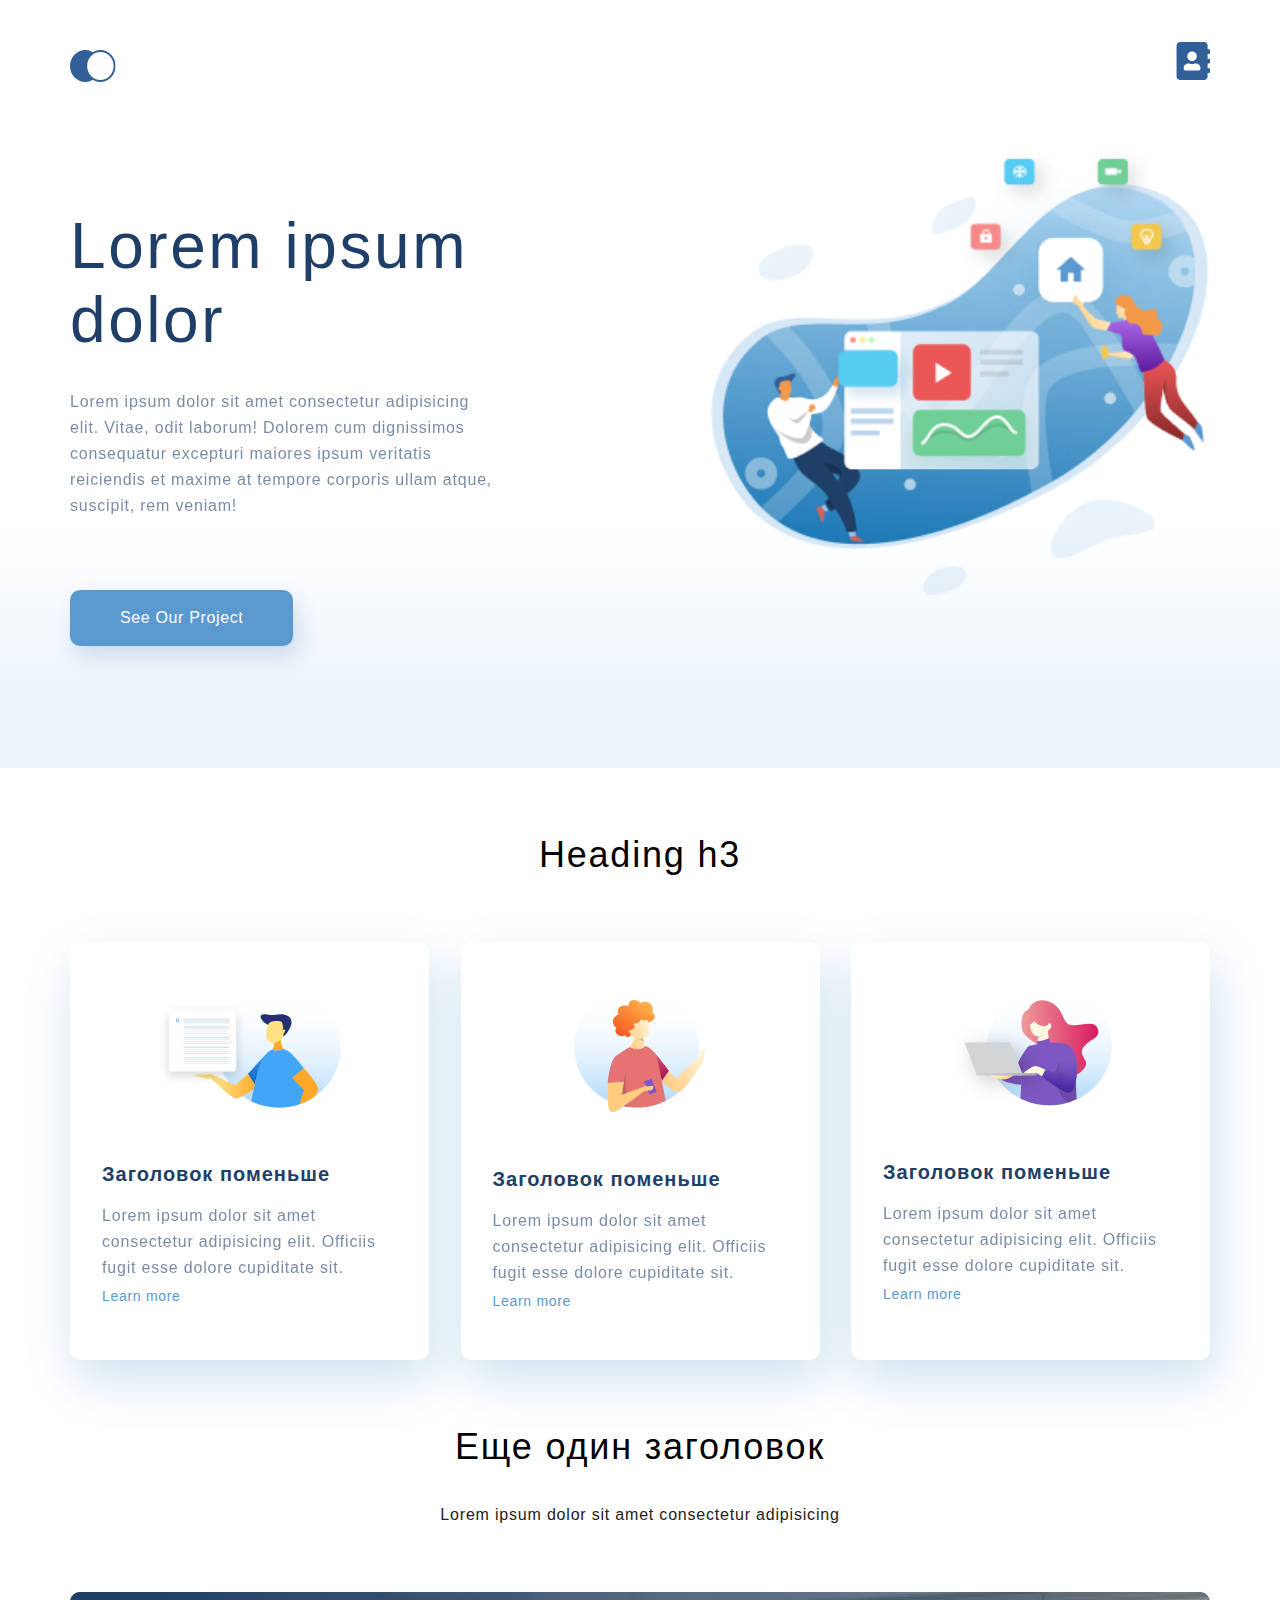
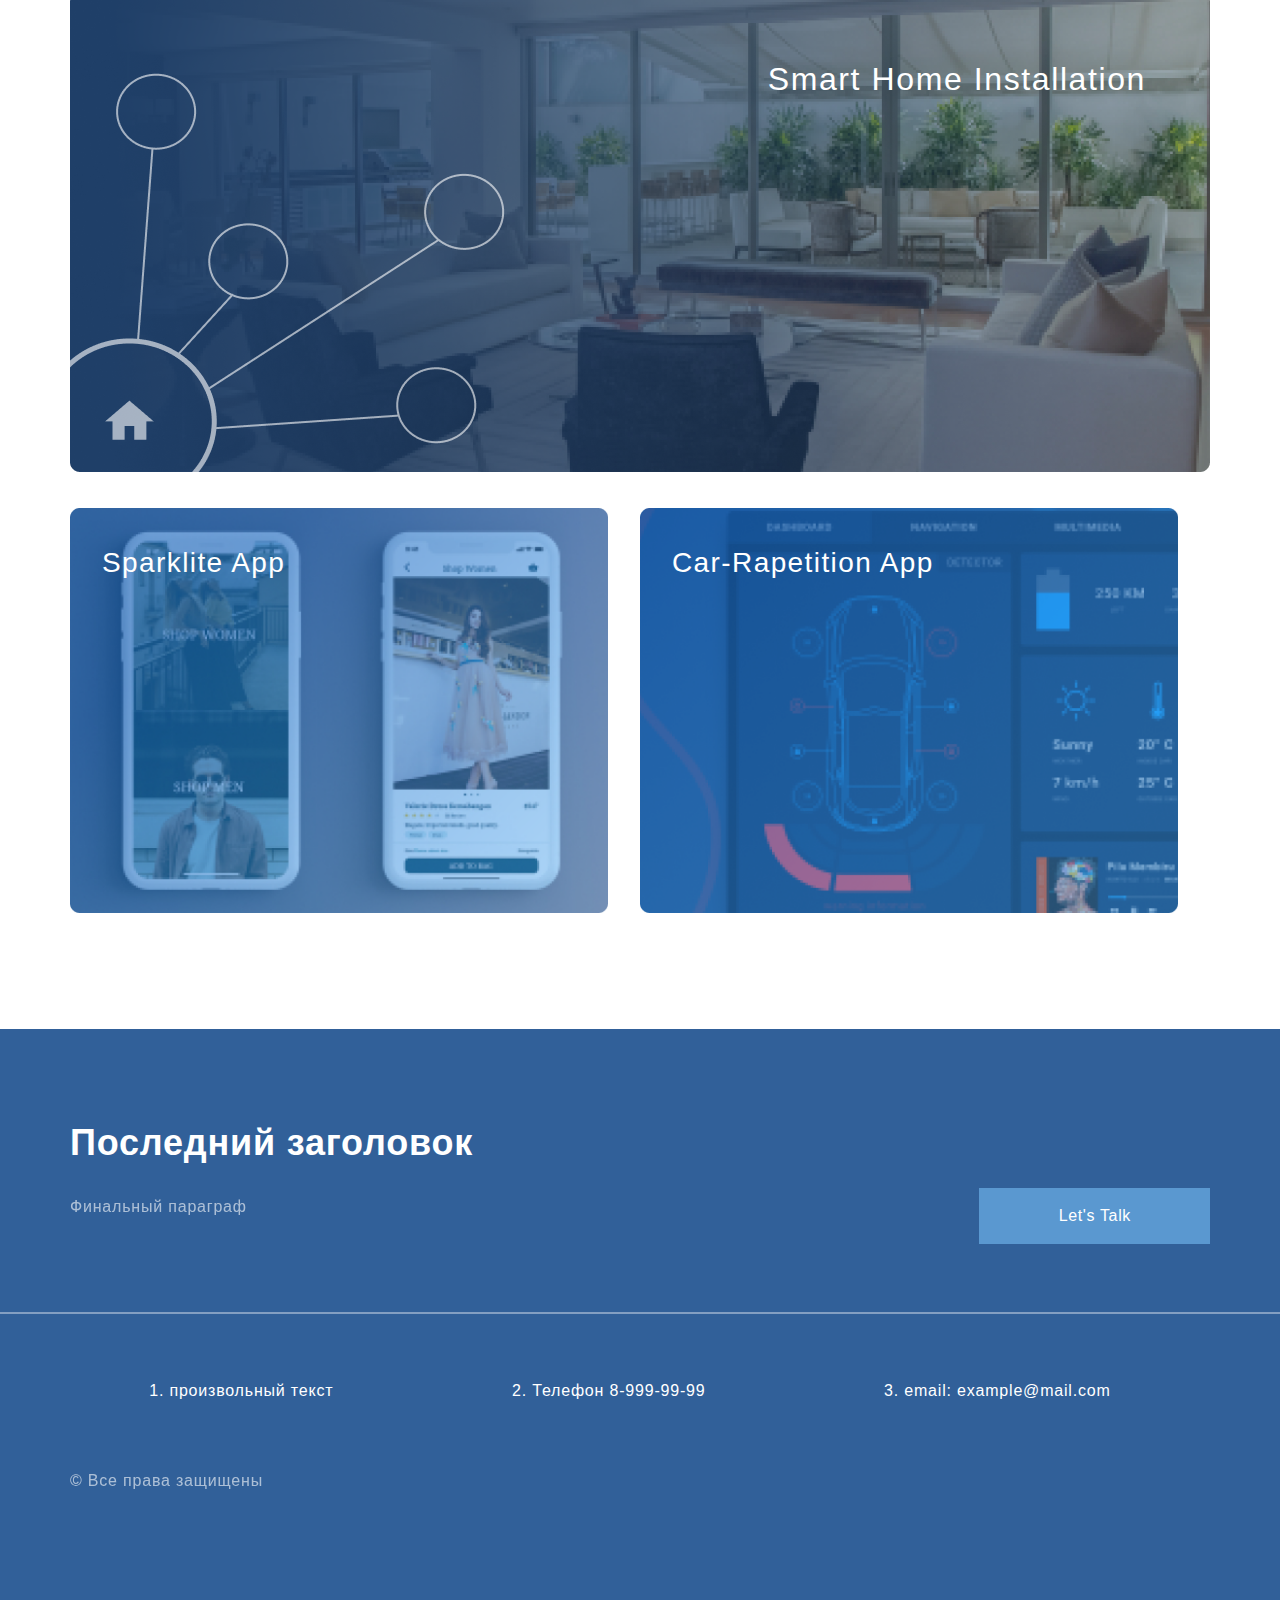
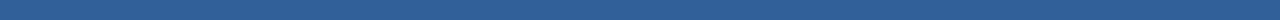
==== commit e6034eee: "site_Desktop+mobile" ====
--- a/index.html
+++ b/index.html
@@ -3,635 +3,111 @@
 
 <head>
     <meta charset="UTF-8">
-    <meta http-equiv="X-UA-Compatible" content="IE=edge">
     <meta name="viewport" content="width=device-width, initial-scale=1.0">
-    <link rel="stylesheet" href="https://necolas.github.io/normalize.css/8.0.1/normalize.css">
-    <link rel="stylesheet" href="styles.css">
-
-    <title>Document</title>
+    <meta http-equiv="X-UA-Compatible" content="ie=edge">
+    <title>Главная</title>
+    <link rel="stylesheet" href="style.css">
 </head>
 
 <body>
+    <div class="top">
+        <div class="container top_box">
+            <ul class="header">
+                <li><a id="top" href="index.html"><img src="img/logo.svg" alt="logo"></a></li>
+                <li><a href="#"><img src="img/contacts.svg" alt="contacts"></a></li>
+            </ul>
 
-    <header class="container header_container">
-        <div class="logo">
-            <a href="#"> <svg width="114" height="32" viewBox="0 0 114 32" fill="none"
-                    xmlns="http://www.w3.org/2000/svg">
-                    <path fill-rule="evenodd" clip-rule="evenodd"
-                        d="M0 4.57143C0 2.0467 2.0467 0 4.57143 0H27.4286C29.9533 0 32 2.0467 32 4.57143V27.4286C32 29.9533 29.9533 32 27.4286 32H4.57143C2.0467 32 0 29.9533 0 27.4286V4.57143ZM5.02381 7.41125V25.1429H9.73377V14.8225H9.87229L13.8203 25.0043H16.6602L20.6082 14.8918H20.7468V25.1429H25.4567V7.41125H19.4654L15.3442 17.4545H15.1364L11.0152 7.41125H5.02381ZM15.2381 9.14286C16.9212 9.14286 18.2857 7.77839 18.2857 6.09524C18.2857 4.41208 16.9212 3.04762 15.2381 3.04762C13.5549 3.04762 12.1905 4.41208 12.1905 6.09524C12.1905 7.77839 13.5549 9.14286 15.2381 9.14286Z"
-                        fill="#005FEC" />
-                    <path
-                        d="M40.3699 23H42.9409V16.3665C42.9409 15.0241 43.8358 14.1151 44.9437 14.1151C46.0304 14.1151 46.7761 14.8466 46.7761 15.9688V23H49.2974V16.196C49.2974 14.9673 50.0289 14.1151 51.2718 14.1151C52.3088 14.1151 53.1326 14.7259 53.1326 16.0753V23H55.7108V15.6776C55.7108 13.2415 54.3045 11.9489 52.3017 11.9489C50.7179 11.9489 49.5105 12.7301 49.0275 13.9446H48.9139C48.4949 12.7088 47.4366 11.9489 45.9664 11.9489C44.5034 11.9489 43.4096 12.7017 42.9551 13.9446H42.8272V12.0909H40.3699V23ZM63.1486 23.2131C65.6912 23.2131 67.4384 21.9702 67.8929 20.0739L65.4924 19.804C65.1444 20.7273 64.2921 21.2102 63.1841 21.2102C61.5222 21.2102 60.4213 20.1165 60.4 18.2486H67.9995V17.4602C67.9995 13.6321 65.6983 11.9489 63.0137 11.9489C59.8887 11.9489 57.8503 14.2429 57.8503 17.6094C57.8503 21.0327 59.8603 23.2131 63.1486 23.2131ZM60.4071 16.5156C60.4853 15.1236 61.5151 13.9517 63.0492 13.9517C64.5265 13.9517 65.5208 15.0312 65.535 16.5156H60.4071ZM75.622 12.0909H73.47V9.47727H70.899V12.0909H69.3507V14.0795H70.899V20.1449C70.8848 22.1974 72.3762 23.206 74.3081 23.1491C75.0396 23.1278 75.5439 22.9858 75.8208 22.8935L75.3876 20.8835C75.2456 20.919 74.9544 20.983 74.6348 20.983C73.9885 20.983 73.47 20.7557 73.47 19.7188V14.0795H75.622V12.0909ZM83.2196 12.0909H81.0676V9.47727H78.4966V12.0909H76.9483V14.0795H78.4966V20.1449C78.4824 22.1974 79.9739 23.206 81.9057 23.1491C82.6373 23.1278 83.1415 22.9858 83.4185 22.8935L82.9853 20.8835C82.8432 20.919 82.552 20.983 82.2324 20.983C81.5861 20.983 81.0676 20.7557 81.0676 19.7188V14.0795H83.2196V12.0909ZM85.3699 23H87.9409V12.0909H85.3699V23ZM86.6625 10.5426C87.4792 10.5426 88.1468 9.91761 88.1468 9.15057C88.1468 8.37642 87.4792 7.75142 86.6625 7.75142C85.8386 7.75142 85.171 8.37642 85.171 9.15057C85.171 9.91761 85.8386 10.5426 86.6625 10.5426ZM93.1557 16.608C93.1557 15.0312 94.1074 14.1222 95.464 14.1222C96.7921 14.1222 97.5875 14.9957 97.5875 16.4517V23H100.159V16.054C100.166 13.4403 98.6742 11.9489 96.4228 11.9489C94.7892 11.9489 93.6671 12.7301 93.1699 13.9446H93.0421V12.0909H90.5847V23H93.1557V16.608ZM107.517 27.3182C110.464 27.3182 112.637 25.9688 112.637 23.1776V12.0909H110.102V13.8949H109.96C109.569 13.1065 108.752 11.9489 106.828 11.9489C104.306 11.9489 102.325 13.9233 102.325 17.5099C102.325 21.0682 104.306 22.8438 106.82 22.8438C108.688 22.8438 109.562 21.8423 109.96 21.0398H110.088V23.1065C110.088 24.7116 109.022 25.3722 107.559 25.3722C106.011 25.3722 105.329 24.6406 105.017 24.0014L102.701 24.5625C103.17 26.0895 104.74 27.3182 107.517 27.3182ZM107.538 20.8267C105.84 20.8267 104.945 19.5057 104.945 17.4957C104.945 15.5142 105.826 14.0582 107.538 14.0582C109.193 14.0582 110.102 15.429 110.102 17.4957C110.102 19.5767 109.178 20.8267 107.538 20.8267Z"
-                        fill="#18216D" />
-                </svg></a>
+            <div class="top_info">
+                <h1 class="top_heading">Lorem ipsum dolor</h1>
+                    
+                <p class="text text_1">Lorem ipsum dolor sit amet consectetur adipisicing elit. Vitae, odit laborum!
+                    Dolorem
+                    cum
+                    dignissimos consequatur
+                    excepturi maiores ipsum veritatis reiciendis et maxime at tempore corporis ullam atque, suscipit,
+                    rem veniam!
+                </p>
+                <a href="#" class="top_button">See Our Project</a>
+            </div>
         </div>
+    </div>
 
-        <div class="blur">
+    <div class="what-we-do container">
+        <h3 class="heading">Heading h3</h3>
+        <div class="card-box">
+
+            <div class="card">
+                <img class="card_img" src="img/card1.svg" alt="card 1">
+                <h4 class="heading_mini"> Заголовок поменьше </h4>
+                <p class="text">Lorem ipsum dolor sit amet consectetur adipisicing elit. Officiis fugit esse dolore
+                    cupiditate sit.</p>
+                <a class="card_link" href="#">Learn more</a>
+            </div>
+            <div class="card">
+                <img class="card_img" src="img/card2.svg" alt="card 2">
+                <h4 class="heading_mini"> Заголовок поменьше </h4>
+                <p class="text">Lorem ipsum dolor sit amet consectetur adipisicing elit. Officiis fugit esse dolore
+                    cupiditate sit.</p>
+                <a class="card_link" href="#">Learn more</a>
+            </div>
+            <div class="card">
+                <img class="card_img" src="img/card3.svg" alt="card 3">
+                <h4 class="heading_mini"> Заголовок поменьше </h4>
+                <p class="text">Lorem ipsum dolor sit amet consectetur adipisicing elit. Officiis fugit esse dolore
+                    cupiditate sit.</p>
+                <a class="card_link" href="#">Learn more</a>
+            </div>
         </div>
+    </div>
 
 
-        <div class="nav_btn">
-            <button class="close">
-                <svg width="28" height="13" viewBox="0 0 28 13" fill="none" xmlns="http://www.w3.org/2000/svg">
-                    <path d="M27.9997 0H0V2.30812H27.9997V0Z" fill="#273551" />
-                    <path d="M28.0003 9.89197H8.00049V12.2001H28.0003V9.89197Z" fill="#273551" />
-                </svg>
-            </button>
-            <nav class="navigation">
-                <ul>
-                    <li><a href="#">Home</a></li>
-                    <li><a href="#">Feature</a></li>
-                    <li><a href="#">Pricing</a></li>
-                    <li><a href="#">Solution</a></li>
-                    <li><a href="#">Faq</a></li>
-                </ul>
-            </nav>
 
-            <div class="auth">
-                <span><a href="#">Sign in</a></span>
-                <button class="download">Download</button>
+    <div class="project container">
+        <h3 class="heading">Еще один заголовок</h3>
+        <p class="text text_pr">Lorem ipsum dolor sit amet consectetur adipisicing</p>
+        <div class="project__item">
+            <img class="pr__img" src="img/pr_img1.png" alt="photo 1">
+            <p class="project__text">Smart Home Installation</p>
+        </div>
+        <div class="project__parent">
+            <div class="project_item project_item_margin">
+                <img class="pr__img" src="img/pr_img2.png" alt="photo 2">
+                <p class="pr__text">Sparklite App</p>
+            </div>
+            <div class="project_item project_item_margin">
+                <img class="pr__img" src="img/pr_img3.png" alt="photo 3">
+                <p class="pr__text">Car-Rapetition App</p>
+            </div>
+        </div>
+    </div>
+
+
+    
+    <div class="footer ">
+        <div class="container">
+            <div class="footer_top">
+                <div class="footer_text">
+                    <h3 class="heading__footer">Последний заголовок</h3>
+                    <p class="text_ft">Финальный параграф</p>
+                </div>
+                <a href="#" class="button_ft">Let's Talk</a>
             </div>
         </div>
 
-
-    </header>
-    <section class="container main_content">
-        <div class="sect_with_img">
-            <div class="sect_text">
-                <h2>
-                    The best video online
-                    meeting software.
-                </h2>
-                <span>
-                    Many desktop publishing packages and web page
-                    editors now use Lorem Ipsum as their default
-                </span>
-
-                <button class="start_free">Start for free</button>
-            </div>
-            <div class="img_chat">
-                <!-- <svg width="788" height="520" viewBox="0 0 788 520" fill="none" xmlns="http://www.w3.org/2000/svg">
-                    <path opacity="0.15"
-                        d="M659.158 499.626H472.875C471.818 499.628 470.772 499.421 469.795 499.018C468.818 498.615 467.931 498.023 467.183 497.277C466.435 496.53 465.842 495.644 465.437 494.668C465.033 493.692 464.824 492.646 464.824 491.589C464.828 489.456 465.678 487.412 467.187 485.905C468.696 484.398 470.742 483.552 472.875 483.552H659.158C661.29 483.552 663.334 484.399 664.841 485.906C666.349 487.413 667.195 489.458 667.195 491.589C667.195 493.721 666.349 495.765 664.841 497.272C663.334 498.779 661.29 499.626 659.158 499.626Z"
-                        fill="#292929" />
-                    <path opacity="0.15"
-                        d="M440.7 500.977H399.164C396.202 500.977 393.802 503.378 393.802 506.339C393.802 509.301 396.202 511.702 399.164 511.702H440.7C443.662 511.702 446.062 509.301 446.062 506.339C446.062 503.378 443.662 500.977 440.7 500.977Z"
-                        fill="#292929" />
-                    <path
-                        d="M692.793 417.673C686.407 404.659 683.284 390.287 683.692 375.796C683.897 368.755 684.934 361.687 684.047 354.687C682.178 339.882 671.452 327.042 658.039 320.493C644.626 313.943 628.934 313.138 614.279 315.99C590.537 320.602 571.488 335.448 569.25 360.527C567.968 374.909 570.738 389.414 569.469 403.796C569.158 407.327 568.523 410.821 567.572 414.235L560.395 414.753L505.95 418.669C493.984 419.543 481.908 419.829 473.434 428.971C464.402 438.745 458.578 451.049 456.746 464.231C455.381 474.137 456.896 485.367 464.401 491.957C465.014 492.493 465.656 492.994 466.325 493.458H648.501C661.072 493.571 673.28 489.252 682.983 481.26C683.569 480.768 684.142 480.277 684.702 479.759C702.809 463.275 702.932 438.264 692.793 417.673Z"
-                        fill="white" stroke="#18216D" stroke-miterlimit="10" />
-                    <path
-                        d="M591.397 402.623C586.921 398.324 582.118 394.313 577.902 389.755C572.58 383.997 569.565 377.12 566.331 370.052C562.878 362.492 560.122 354.387 560.34 345.968C560.85 335.29 565.535 325.239 573.385 317.982C577.806 313.779 584.588 310.204 585.557 303.859C586.498 297.732 585.024 290.787 588.709 285.343C593.921 277.606 608.412 284.797 612.874 290.009C618.728 296.832 618.087 308.185 626.137 313.315C629.18 315.253 632.96 315.703 636.276 316.986C639.44 318.221 642.267 320.187 644.525 322.725C646.783 325.263 648.408 328.299 649.266 331.586C650.821 337.74 650.767 344.317 655.488 349.093C660.455 354.114 665.04 358.412 667.7 365.262C669.551 370.577 670.675 376.117 671.043 381.732C672.231 395.172 662.543 406.921 651.108 413.28C642.318 418.087 632.291 420.154 622.317 419.215C614.02 418.465 603.213 416.172 597.892 409.568C595.877 407.117 593.708 404.797 591.397 402.623Z"
-                        fill="#18216D" />
-                    <path
-                        d="M576.523 358.317C573.649 366.463 568.653 373.694 562.053 379.266C555.452 384.838 547.484 388.548 538.972 390.015C540.821 393.453 542.198 397.124 543.065 400.931C554.745 401.081 566.958 397.82 575.268 389.619C583.578 381.418 586.88 367.65 580.958 357.58C580.235 356.311 576.987 356.966 576.523 358.317Z"
-                        fill="white" stroke="#18216D" stroke-miterlimit="10" />
-                    <path
-                        d="M570.233 351.535C572.198 346.214 575.691 341.029 578.229 336.171L582.595 327.725C583.564 325.855 584.724 321.83 586.894 321.011C588.654 320.356 590.742 321.871 592.352 322.457C594.699 323.303 597.128 323.945 599.488 324.777C604.168 326.456 608.835 328.625 612.26 332.337C614.12 334.227 615.573 336.479 616.53 338.952C617.488 341.425 617.929 344.068 617.827 346.719C617.595 349.775 616.272 352.641 615.562 355.629C614.857 359.148 614.614 362.744 614.839 366.327C615.109 377.366 615.96 388.384 617.391 399.334C617.81 401.233 617.725 403.209 617.145 405.065C615.262 409.541 603.391 408.395 599.161 408.777C592.406 409.377 584.629 410.987 578.256 407.917C577.408 400.941 577.003 393.918 577.042 386.89C577.042 381.036 578.693 375.128 574.995 370.093C571.761 365.713 567.995 361.81 569.005 355.956C569.277 354.448 569.688 352.968 570.233 351.535Z"
-                        fill="#005FEC" />
-                    <path
-                        d="M584.997 318.787C585.153 316.971 585.153 315.145 584.997 313.329C584.833 311.841 583.755 311.227 582.636 310.3C577.847 306.37 576.891 300.175 578.406 294.444C578.597 293.836 578.72 293.209 578.775 292.575C578.782 291.981 578.741 291.388 578.652 290.801C578.415 288.547 579.001 286.284 580.303 284.428C583.223 280.485 590.209 280.239 594.098 282.777C599.392 286.202 600.116 293.516 600.307 299.82C600.457 304.732 600.593 309.631 600.743 314.543C600.893 319.81 601.316 326.442 595.817 329.225C593.892 330.18 591.684 330.398 589.609 329.839C588.372 329.537 587.248 328.883 586.375 327.956C584.301 325.569 584.847 321.707 584.997 318.787Z"
-                        fill="white" stroke="#18216D" stroke-miterlimit="10" />
-                    <path
-                        d="M598.096 307.639C595.187 310.43 591.403 312.131 587.385 312.456C590.996 313.499 594.806 313.658 598.492 312.92C598.238 311.171 598.105 309.406 598.096 307.639Z"
-                        fill="#18216D" />
-                    <path
-                        d="M453.376 484.985L461.113 477.016C463.994 474.226 466.616 471.18 468.945 467.915C470.842 465.06 472.287 461.931 473.23 458.636C474.062 455.716 474.444 452.427 472.984 449.78C472.068 448.336 470.758 447.183 469.208 446.457C467.659 445.732 465.934 445.465 464.238 445.687C460.848 446.202 457.692 447.723 455.177 450.053C449.419 454.911 445.844 461.106 442.46 467.683C438.612 475.16 434.614 482.561 430.466 489.883C429.661 491.248 427.737 493.977 428.01 495.642C428.283 497.306 430.739 497.92 432.595 498.084C436.866 498.48 440.959 497.743 444.016 494.605C447.072 491.466 450.252 488.26 453.376 484.985Z"
-                        fill="#005FEC" />
-                    <path
-                        d="M431.667 487.073C431.32 486.846 430.931 486.692 430.523 486.619C430.115 486.547 429.696 486.557 429.292 486.65C428.537 486.87 427.833 487.236 427.218 487.728C421.284 491.819 414.68 494.844 407.706 496.665C404.24 497.566 400.433 498.33 398.154 501.059C396.353 503.187 398.031 505.152 400.133 506.121C403.431 507.37 407.011 507.682 410.476 507.022C418.813 505.725 427.15 507.95 435.501 507.022C441.778 506.326 443.538 501.673 445.23 496.215C445.489 495.382 445.803 494.55 446.035 493.718C444.029 492.926 441.396 493.254 439.212 492.449C437.324 491.802 435.601 490.75 434.164 489.365C433.418 488.512 432.58 487.743 431.667 487.073Z"
-                        fill="#18216D" />
-                    <path
-                        d="M618.646 406.607C617.855 403.332 616.681 399.962 614.239 397.847C611.796 395.732 607.784 395.404 605.765 397.983C605.069 398.857 604.673 399.962 603.977 400.835C601.89 403.428 596.65 401.681 593.935 401.613C589.705 401.504 585.475 401.749 581.258 402.036C570.97 402.718 560.695 403.619 550.42 404.519L521.643 407.044C516.758 407.467 511.859 408.094 506.96 408.408C502.73 408.64 499.251 407.658 495.089 409.609C491.677 411.42 488.524 413.683 485.715 416.336C481.335 420.089 476.9 423.773 472.561 427.58C470.078 429.749 467.635 431.96 465.247 434.239C458.575 440.624 452.434 447.543 446.294 454.433C441.136 460.255 435.969 466.073 430.793 471.885C440.516 479.652 449.715 488.053 458.329 497.033C459.898 495.669 461.413 493.922 462.423 492.94C464.715 490.893 466.926 488.778 469.081 486.609C470.248 485.576 471.151 484.28 471.715 482.829C472.056 481.655 471.947 480.386 472.22 479.186C473.066 475.269 477.282 473.305 480.325 470.712C484.705 466.973 485.374 461.734 488.185 457.067C490.682 452.891 495.771 451.063 499.196 447.611C502.389 444.377 503.972 439.888 506.701 436.244C508.925 433.27 514.397 429.135 518.149 431.892C521.138 434.075 520.701 439.069 524.303 440.87C526.773 442.098 529.761 442.03 532.395 442.494C541.455 444.104 550.625 445.005 559.767 445.905L575.391 447.433C584.069 448.279 592.979 449.112 601.385 446.615C604.877 445.643 608.138 443.975 610.97 441.713C613.803 439.45 616.149 436.639 617.868 433.447C618.668 431.835 619.263 430.13 619.642 428.371C621.293 421.398 620.202 413.129 618.646 406.607Z"
-                        fill="white" stroke="#18216D" stroke-miterlimit="10" />
-                    <path
-                        d="M626.751 344.986C636.944 350.662 638.54 363.175 638.868 374.282C639.032 379.999 638.704 385.853 636.562 391.147C630.804 405.338 613.365 408.886 599.72 408.436C582.143 407.83 564.798 404.236 548.428 397.806C548.328 394.821 548.668 391.837 549.438 388.95C559.829 391.691 570.525 393.113 581.272 393.18C589.052 393.45 596.82 392.379 604.237 390.015C608.917 388.377 613.529 385.703 615.576 381.541C619.246 374.077 613.12 366.067 612.246 358.631C611.742 356.043 611.859 353.373 612.587 350.839C613.019 349.785 613.568 348.783 614.225 347.851C615.06 346.38 616.211 345.112 617.595 344.14C618.694 343.568 619.91 343.259 621.149 343.238C622.387 343.217 623.614 343.483 624.732 344.017C625.424 344.299 626.098 344.622 626.751 344.986Z"
-                        fill="white" stroke="#18216D" stroke-miterlimit="10" />
-                    <path
-                        d="M494.953 407.167H566.767C567.245 407.158 567.714 407.032 568.132 406.798C570.11 405.666 569.128 403.141 566.767 403.141H494.953C494.474 403.146 494.004 403.273 493.588 403.51C491.569 404.629 492.537 407.167 494.953 407.167Z"
-                        fill="#18216D" />
-                    <path
-                        d="M494.462 407.344H562.606C562.795 407.342 562.981 407.288 563.142 407.189C563.304 407.091 563.436 406.95 563.524 406.782C563.612 406.614 563.653 406.425 563.643 406.236C563.632 406.047 563.571 405.864 563.465 405.707L540.268 371.594C540.173 371.454 540.044 371.34 539.895 371.262C539.745 371.183 539.578 371.143 539.409 371.143H471.224C471.035 371.143 470.849 371.194 470.686 371.291C470.524 371.388 470.391 371.528 470.303 371.695C470.214 371.863 470.173 372.051 470.184 372.24C470.195 372.429 470.257 372.611 470.364 372.767L493.561 406.88C493.66 407.027 493.794 407.147 493.952 407.228C494.109 407.309 494.285 407.349 494.462 407.344Z"
-                        fill="#18216D" />
-                    <path
-                        d="M585.584 288.699C587.569 288.143 589.677 288.2 591.629 288.863C593.833 289.683 595.737 291.154 597.087 293.08C598.738 295.426 598.929 297.432 599.188 300.257C599.761 306.706 600.344 313.156 600.935 319.606C600.957 320.66 601.204 321.697 601.658 322.649C602.467 323.804 603.662 324.631 605.028 324.982C606.191 325.412 607.43 325.597 608.668 325.524C609.906 325.452 611.115 325.123 612.219 324.559C613.254 323.868 614.128 322.964 614.785 321.907C615.442 320.85 615.865 319.666 616.026 318.432C616.333 315.963 616.278 313.462 615.863 311.009C614.948 303.218 614.498 296.081 611.278 288.795C608.699 282.941 602.272 279.625 595.968 278.575C590.35 277.655 584.59 278.172 579.225 280.076C577.443 280.595 575.829 281.574 574.545 282.914C572.621 285.179 572.826 287.785 575.678 288.59C577.606 289.277 579.651 289.573 581.695 289.464C583.005 289.281 584.303 289.026 585.584 288.699Z"
-                        fill="#18216D" />
-                    <path
-                        d="M595.763 297.228C595.993 296.741 596.318 296.306 596.719 295.948C597.12 295.59 597.59 295.316 598.099 295.143C598.608 294.97 599.147 294.901 599.683 294.94C600.219 294.98 600.742 295.126 601.221 295.372C603.391 296.736 603.008 299.82 601.221 301.335C600.826 301.701 600.348 301.966 599.828 302.107C599.308 302.248 598.761 302.261 598.235 302.144C597.709 302.028 597.219 301.785 596.808 301.437C596.396 301.089 596.075 300.647 595.872 300.148C595.743 299.733 595.706 299.295 595.763 298.865C595.601 298.623 595.515 298.338 595.515 298.046C595.515 297.755 595.601 297.47 595.763 297.228Z"
-                        fill="white" />
-                    <path
-                        d="M616.777 365.644L619.274 364.73C619.297 364.638 619.343 364.554 619.407 364.485C619.472 364.416 619.552 364.364 619.642 364.334C625.905 362.015 632.032 359.354 638.254 356.939C636.645 352.563 634.669 348.332 632.346 344.29C630.597 340.685 628.212 337.426 625.305 334.67C621.824 331.394 617.924 328.595 613.707 326.346C612.642 325.8 600.566 320.779 600.485 320.997C599.537 324.181 598.871 327.441 598.492 330.74C598.4 332.882 598.195 335.019 597.878 337.14C596.918 340.584 597.278 344.263 598.888 347.455C601.344 351.863 603.705 356.393 606.379 360.65L610.773 367.637C612.421 366.921 614.123 366.337 615.863 365.89L616.777 365.644Z"
-                        fill="#005FEC" />
-                    <path
-                        d="M581.791 304.992C582.48 305.595 583.365 305.928 584.281 305.928C585.197 305.928 586.082 305.595 586.771 304.992C587.071 304.705 587.003 304.228 587.044 303.818C587.085 303.409 586.785 302.959 586.376 302.986C586.251 302.995 586.129 303.032 586.021 303.095C584.765 303.627 583.032 304.432 581.791 304.992Z"
-                        fill="#18216D" />
-                    <path
-                        d="M517.017 385.484C516.606 385.227 516.149 385.054 515.672 384.973C515.194 384.892 514.706 384.907 514.234 385.015C513.762 385.123 513.316 385.324 512.921 385.604C512.526 385.885 512.191 386.241 511.934 386.651C511.677 387.061 511.503 387.518 511.422 387.996C511.342 388.473 511.356 388.962 511.464 389.434C511.573 389.906 511.773 390.352 512.054 390.747C512.334 391.141 512.69 391.477 513.1 391.734"
-                        stroke="#C9CDD1" stroke-miterlimit="10" />
-                    <path
-                        d="M542.534 461.338C540.705 456.139 539.559 450.613 537.949 445.318C537.301 442.9 536.279 440.598 534.92 438.496C533.539 436.362 531.388 434.842 528.916 434.252C524.686 433.447 520.469 436.463 518.532 440.311C513.483 450.285 517.795 461.351 524.331 469.361C526.555 472.09 528.957 474.642 531.249 477.303C533.541 479.963 535.206 483.525 537.553 486.049C541.183 489.938 547.473 487.414 550.448 483.893C553.996 479.691 549.424 474 546.996 470.466C545.114 467.632 543.614 464.563 542.534 461.338Z"
-                        fill="#005FEC" />
-                    <path
-                        d="M549.233 476.17L548.564 476.634C545.038 479.022 541.355 481.17 537.539 483.061C536.618 483.486 535.813 484.128 535.192 484.93C534.21 486.404 535.274 487.468 535.479 488.928C536.063 493.422 535.667 497.988 534.319 502.314C532.954 506.408 527.878 512.152 529.161 516.723C529.993 519.739 534.237 519.289 536.598 518.634C540.036 517.528 542.933 515.171 544.716 512.03C546.545 509.014 547.868 505.698 549.479 502.56C550.971 499.653 552.72 496.886 554.705 494.291C555.709 493.115 556.571 491.823 557.27 490.443C557.858 488.959 558.021 487.341 557.742 485.77C557.462 484.199 556.751 482.736 555.687 481.546C554.568 480.264 553.75 478.735 552.672 477.453C551.212 475.624 550.734 475.201 549.233 476.17Z"
-                        fill="#18216D" />
-                    <path
-                        d="M500.165 439.833C500.738 441.334 501.025 442.903 501.53 444.431C502.48 447.093 503.729 449.639 505.255 452.018C508.748 457.995 512.25 463.967 515.762 469.934L521.015 478.885C521.247 479.281 521.643 480.114 522.12 481.096C531.617 475.538 540.9 469.625 549.97 463.357C547.923 460.014 545.604 456.794 545.126 452.946C544.88 451.008 545.126 449.016 544.908 447.065C544.335 442.357 540.964 438.578 538.153 434.784C533.132 427.962 529.557 420.17 525.286 412.816C524.781 411.942 524.263 411.083 523.73 410.223C520.843 405.32 517.222 400.888 512.992 397.083C510.836 395.305 508.514 393.738 506.06 392.403C503.999 391.215 502.485 389.51 500.261 388.596C490.6 384.625 482.986 392.43 482.686 402.241C482.481 409.186 485.592 415.79 489.031 421.821C491.387 425.988 493.934 430.027 496.672 433.938C498.071 435.755 499.244 437.734 500.165 439.833Z"
-                        fill="white" stroke="#18216D" stroke-miterlimit="10" />
-                    <path
-                        d="M606.215 353.882C606.806 361.962 605.966 370.083 603.732 377.87C604.155 376.41 608.234 373.859 609.408 372.699C610.581 371.539 613.938 368.96 614.143 366.995C614.347 365.03 611.946 362.342 611.032 360.855C609.553 358.445 607.945 356.118 606.215 353.882Z"
-                        fill="#18216D" />
-                    <path
-                        d="M600.784 314.53C600.935 319.797 601.358 326.428 595.859 329.212C593.933 330.167 591.725 330.385 589.65 329.826"
-                        fill="white" />
-                    <path
-                        d="M600.784 314.53C600.935 319.797 601.358 326.428 595.859 329.212C593.933 330.167 591.725 330.385 589.65 329.826"
-                        stroke="#18216D" stroke-miterlimit="10" />
-                    <path d="M594.262 448.375C606.297 446.424 617.882 453.724 630.04 454.665L594.262 448.375Z"
-                        fill="white" />
-                    <path d="M594.262 448.375C606.297 446.424 617.882 453.724 630.04 454.665" stroke="#18216D"
-                        stroke-miterlimit="10" />
-                    <path d="M622.903 444.595C629.199 446.313 635.794 446.63 642.225 445.523L622.903 444.595Z"
-                        fill="white" />
-                    <path d="M622.903 444.595C629.199 446.313 635.794 446.63 642.225 445.523" stroke="#18216D"
-                        stroke-miterlimit="10" />
-                    <path d="M647.096 402.882C648.373 413.521 645.435 424.238 638.909 432.738" stroke="#18216D"
-                        stroke-miterlimit="10" />
-                    <path
-                        d="M469.041 485.804C468.604 482.761 468.249 474.887 464.538 473.741C455.914 471.08 461.345 491.985 462.109 494.686C462.172 494.935 462.284 495.168 462.439 495.371C462.593 495.575 462.788 495.746 463.009 495.874C463.317 496.645 463.782 497.344 464.374 497.926C464.966 498.509 465.672 498.962 466.448 499.258C466.797 499.355 467.166 499.356 467.517 499.263C467.867 499.169 468.186 498.984 468.44 498.725C468.669 498.5 468.871 498.248 469.041 497.975C469.27 497.798 469.453 497.567 469.572 497.303C469.691 497.039 469.743 496.749 469.723 496.46C469.73 496.424 469.73 496.387 469.723 496.351C470.542 493.117 469.423 488.451 469.041 485.804Z"
-                        fill="#18216D" />
-                    <path
-                        d="M449.528 466.591C446.622 466.755 443.592 470.193 441.682 472.049C438.815 474.882 436.279 478.032 434.123 481.437C433.97 481.658 433.867 481.909 433.821 482.173C433.774 482.438 433.786 482.709 433.855 482.968C433.924 483.228 434.048 483.469 434.219 483.676C434.39 483.883 434.604 484.05 434.846 484.166C435.555 486.336 438.148 486.677 440.304 486.158C443.617 485.219 446.527 483.214 448.586 480.455C450.483 478.067 452.844 474.901 453.308 471.817C453.676 469.361 452.366 466.427 449.528 466.591Z"
-                        fill="#18216D" />
-                    <path
-                        d="M474.321 450.735C469.3 451.063 459.939 451.118 457.06 456.194C456.788 456.641 456.608 457.137 456.53 457.655C456.452 458.172 456.476 458.7 456.603 459.207C456.73 459.715 456.957 460.192 457.269 460.612C457.582 461.031 457.975 461.385 458.425 461.652C461.154 463.562 464.688 462.757 467.635 461.938C468.068 461.831 468.45 461.575 468.713 461.215C471.004 460.705 473.206 459.859 475.249 458.704C477.2 457.613 479.752 455.975 479.465 453.478C479.179 450.981 476.423 450.599 474.321 450.735Z"
-                        fill="#18216D" />
-                    <path
-                        d="M477.378 433.338C475.767 428.958 472.165 425.355 468.454 422.708C468.238 422.538 467.986 422.421 467.716 422.365C467.447 422.31 467.169 422.319 466.904 422.39C466.639 422.462 466.394 422.595 466.189 422.778C465.984 422.961 465.825 423.19 465.725 423.445C464.98 423.246 464.195 423.26 463.459 423.487C462.723 423.714 462.066 424.144 461.563 424.728C458.916 427.621 460.307 432.915 462.136 435.876C464.142 439.096 469.381 442.698 473.325 442.153C477.61 441.552 478.66 436.817 477.378 433.338Z"
-                        fill="#18216D" />
-                    <path
-                        d="M442.773 450.517C442.371 450.379 441.934 450.379 441.532 450.517C441.097 450.423 440.647 450.43 440.215 450.537C439.783 450.644 439.381 450.848 439.04 451.133C438.7 451.419 438.428 451.779 438.248 452.185C438.067 452.591 437.981 453.034 437.998 453.478C437.998 456.003 439.853 458.65 441.668 460.301C443.77 462.177 446.421 463.325 449.228 463.576C449.769 463.572 450.288 463.355 450.671 462.972C451.054 462.589 451.271 462.071 451.274 461.529C451.219 459.026 450.364 456.607 448.834 454.625C447.304 452.644 445.181 451.204 442.773 450.517Z"
-                        fill="#18216D" />
-                    <path
-                        d="M499.878 446.355C499.032 444.991 498.623 443.476 497.245 442.63C496.479 442.186 495.593 441.993 494.712 442.078C493.831 442.164 492.998 442.524 492.333 443.108C489.344 445.318 487.666 449.63 487.161 453.192C486.752 456.112 486.615 460.969 490.259 461.856C492.919 462.498 494.584 460.56 495.717 458.349C496.648 457.176 497.389 455.864 497.914 454.461C498.615 452.717 499.047 450.876 499.196 449.003C499.428 448.886 499.631 448.722 499.794 448.52C499.956 448.319 500.074 448.085 500.139 447.834C500.203 447.583 500.213 447.322 500.169 447.067C500.124 446.811 500.025 446.569 499.878 446.355Z"
-                        fill="#18216D" />
-                    <path
-                        d="M573.385 436.64C570.656 433.365 566.221 437.309 563.97 439.164C562.124 440.705 560.425 442.414 558.894 444.268C557.898 445.482 556.056 447.188 556.274 448.907C556.274 449.071 556.342 449.234 556.383 449.398C556.27 449.8 556.193 450.211 556.151 450.626C556.158 451.167 556.376 451.683 556.758 452.066C557.141 452.448 557.657 452.666 558.198 452.673C562.387 452.673 566.385 449.016 569.223 446.26C571.325 444.213 576.032 439.86 573.385 436.64Z"
-                        fill="#18216D" />
-                    <path
-                        d="M556.929 419.666C554.282 417.496 550.475 415.667 546.968 416.186C542.874 416.786 541.769 420.211 543.366 423.732C543.688 424.428 544.072 425.095 544.512 425.724C544.55 425.808 544.582 425.895 544.607 425.983C545.32 427.731 546.431 429.288 547.853 430.529C549.275 431.77 550.967 432.662 552.794 433.133C555.523 433.829 562.087 433.829 562.701 430.022C563.315 426.215 559.658 421.781 556.929 419.666Z"
-                        fill="#18216D" />
-                    <path
-                        d="M594.248 414.999C592.652 411.042 587.248 410.441 583.687 410.823C580.589 411.165 574.722 411.628 572.484 414.453C570.819 415.818 569.564 417.837 570.942 419.843C572.675 422.354 577.874 422.463 580.562 422.572C583.333 422.71 586.093 422.127 588.572 420.88C591.533 420.157 595.613 418.369 594.248 414.999Z"
-                        fill="#18216D" />
-                    <path
-                        d="M595.845 432.628C593.007 429.463 587.467 428.917 585.42 433.256C584.206 435.849 584.861 438.714 586.13 441.443C586.653 443.673 587.849 445.687 589.555 447.215L590.141 448.088C590.331 448.368 590.585 448.599 590.881 448.762C591.178 448.925 591.508 449.016 591.847 449.026C592.185 449.037 592.52 448.967 592.826 448.823C593.133 448.679 593.4 448.465 593.607 448.197C594.778 448.109 595.91 447.735 596.902 447.107C597.894 446.478 598.717 445.616 599.297 444.595C600.948 441.197 598.178 435.221 595.845 432.628Z"
-                        fill="#18216D" />
-                    <path
-                        d="M624.363 422.845C624.411 422.621 624.409 422.389 624.359 422.165C624.309 421.942 624.212 421.732 624.073 421.549C623.935 421.366 623.758 421.216 623.557 421.107C623.355 420.999 623.132 420.935 622.903 420.921C617.936 420.239 612.519 419.433 607.784 421.562C605.356 422.654 602.326 425.574 603.8 428.562C605.669 432.151 612.669 432.506 616.081 432.656C619.724 432.765 624.677 431.851 626.587 428.303C627.993 425.724 626.738 423.964 624.363 422.845Z"
-                        fill="#18216D" />
-                    <path
-                        d="M543.052 436.408C542.588 434.17 540.678 433.447 538.617 433.461C538.433 433.032 538.098 432.686 537.676 432.487C537.253 432.289 536.773 432.251 536.325 432.383C531.992 433.413 528.14 435.892 525.409 439.41C523.526 441.853 520.947 445.987 524.263 448.416C527.579 450.845 532.927 447.42 535.738 445.4C538.154 443.681 543.775 439.833 543.052 436.408Z"
-                        fill="#18216D" />
-                    <path
-                        d="M528.493 460.655C521.356 461.515 515.68 469.88 511.764 475.092C511.521 475.378 511.388 475.741 511.388 476.115C511.388 476.49 511.521 476.853 511.764 477.139C511.584 477.598 511.499 478.088 511.513 478.58C511.527 479.072 511.64 479.557 511.845 480.004C514.725 486.104 525.109 475.665 527.374 473.182C529.352 471.053 532.572 467.724 533.023 464.763C533.473 461.802 531.085 460.342 528.493 460.655Z"
-                        fill="#18216D" />
-                    <path
-                        d="M514.438 435.044C514.347 434.746 514.19 434.472 513.98 434.242C513.769 434.012 513.51 433.831 513.222 433.714C512.933 433.596 512.622 433.544 512.311 433.562C512 433.58 511.696 433.666 511.423 433.816C504.723 438.005 504.054 448.675 504.464 455.743C504.475 456.164 504.621 456.571 504.878 456.904C505.135 457.238 505.492 457.481 505.896 457.599C506.104 458.368 506.573 459.041 507.223 459.502C507.873 459.963 508.663 460.183 509.458 460.123C513.551 460.014 515.134 453.642 515.775 450.572C516.869 445.377 516.404 439.975 514.438 435.044Z"
-                        fill="#18216D" />
-                    <path
-                        d="M531.454 409.705C531.362 409.286 531.119 408.915 530.772 408.663C530.425 408.412 529.997 408.297 529.571 408.34H529.325C525.586 406.712 521.441 406.26 517.44 407.044C512.76 407.044 507.029 408.886 507.206 414.085C507.424 420.552 520.374 418.178 524.167 417.441C527.333 416.923 536.011 413.389 531.454 409.705Z"
-                        fill="#18216D" />
-                    <path
-                        d="M500.657 418.56C500.193 418.724 499.729 418.929 499.292 419.106C498.263 419.385 497.292 419.847 496.427 420.471C494.851 421.283 493.353 422.238 491.951 423.322C489.672 425.11 486.357 427.771 485.415 430.636C484.583 433.106 486.589 435.044 488.99 435.044C491.719 435.044 494.598 433.229 496.645 431.632C498.323 430.268 503.781 424.51 503.113 421.194C503.386 419.734 502.349 417.946 500.657 418.56Z"
-                        fill="#18216D" />
-                    <path
-                        d="M500.206 396.087C499.388 392.184 496.481 393.139 493.793 393.63C493.461 393.651 493.129 393.651 492.797 393.63C490.068 393.822 487.653 397.724 486.452 399.962C484.924 402.691 483.723 406.334 485.374 409.309C488.785 415.517 495.976 407.59 497.914 404.274C499.265 402.022 500.779 398.816 500.206 396.087Z"
-                        fill="#18216D" />
-                    <path d="M729.922 79.6011H478.851V231.062H729.922V79.6011Z" fill="white" stroke="#18216D"
-                        stroke-miterlimit="10" />
-                    <path
-                        d="M497.737 224.212C496.481 216.162 498.009 207.402 503.195 201.111C505.637 198.164 508.844 195.749 510.386 192.256C511.09 190.467 511.514 188.579 511.641 186.661C512.678 176.113 510.89 164.597 516.553 155.632C518.832 152.016 522.161 149.178 524.74 145.739C529.393 139.394 531.113 131.357 535.274 124.698C539.436 118.04 548.046 112.704 554.992 116.388C561.937 120.073 562.428 129.556 560.313 136.938C558.198 144.32 554.2 151.497 554.896 159.139C555.524 165.811 559.713 171.747 560.463 178.419C561.296 185.774 557.871 192.979 557.734 200.374C557.489 209.762 562.415 218.85 561.309 228.17C560.204 237.489 553.313 245.008 545.017 248.978C536.311 253.154 517.085 257.356 508.584 250.534C502.54 245.731 498.814 231.185 497.737 224.212Z"
-                        fill="#005FEC" />
-                    <path
-                        d="M620.543 232.4C619.288 224.349 620.816 215.589 626.001 209.298C630.286 204.113 633.983 202.285 633.779 195.408C633.533 186.702 630.613 178.924 631.978 169.973C633.792 158.074 640.656 147.486 643.126 135.71C645.104 126.158 644.49 115.474 650.562 107.928C652.333 105.516 654.959 103.871 657.903 103.33C665.231 102.334 670.402 110.849 670.757 118.244C671.112 125.64 668.874 133.254 670.975 140.322C673.227 147.936 680.145 153.626 681.81 161.39C682.778 165.961 681.81 170.751 682.437 175.376C682.969 179.334 684.661 183.018 686.012 186.77C693.763 208.289 691.266 245.935 667.81 257.165C659.104 261.341 639.878 265.544 631.377 258.721C625.346 253.918 621.621 239.372 620.543 232.4Z"
-                        fill="#005FEC" />
-                    <path
-                        d="M653.987 244.735V244.653C654.133 235.896 656.202 227.279 660.045 219.409C666.418 206.406 677.593 195.462 680.254 181.203C681.537 174.38 680.677 167.258 680.95 160.271C681.223 153.285 682.901 145.835 688.059 141.168C690.46 138.985 694.145 137.525 696.942 139.19C698.466 140.267 699.592 141.816 700.149 143.597C702.878 150.679 702.755 158.525 703.764 166.07C705.361 177.983 714.285 184.014 715.649 195.544C717.191 208.684 715.281 221.961 711.447 234.555C707.271 248.282 703.915 262.61 689.614 269.473C677.443 275.314 665.49 277.115 658.094 263.688C655.113 257.83 653.698 251.301 653.987 244.735Z"
-                        fill="#005FEC" />
-                    <path
-                        d="M537.744 228.129C537.553 224.936 539.327 221.988 541.169 219.396C548.142 209.585 556.956 201.193 563.342 190.973C566.876 185.324 570.888 179.961 572.28 173.234C572.819 169.974 573.066 166.673 573.017 163.369C572.984 156.731 573.903 150.124 575.746 143.747C578.802 134.195 585.475 125.654 594.508 121.314C609.518 114.123 632.714 114.751 640.901 131.971C644.108 138.698 644.736 146.49 644.777 153.803C644.777 162.673 643.808 171.61 644.981 180.411C646.346 190.304 651.94 196.39 659.172 202.749C664.153 207.129 667.96 211.29 668.819 217.977C669.638 224.349 666.677 230.68 662.447 235.292C656.457 241.828 648.092 245.813 639.496 247.982C630.899 250.152 621.976 250.643 613.133 251.175C603.022 251.789 592.857 252.458 582.8 251.325C572.744 250.193 562.674 247.109 554.664 240.928C551.703 238.649 548.933 235.879 545.494 234.323C542.056 232.768 538.031 233.095 537.744 228.129Z"
-                        fill="#18216D" />
-                    <path
-                        d="M610.596 239.509C606.484 240.047 602.339 240.294 598.192 240.245C595.763 240.245 592.106 240.396 590.128 238.758C588.149 237.121 588.054 234.351 587.999 232.195C587.795 224.472 589.364 216.844 590.155 209.162C590.756 202.981 590.81 196.54 588.914 190.564C587.181 185.105 584.561 180.316 583.701 174.476C583.496 173.111 583.701 169.864 582.787 168.731C581.873 167.599 580.317 167.844 579.43 166.698C578.566 165.475 578.16 163.987 578.284 162.495C578.404 160.826 578.975 159.221 579.936 157.851C580.898 156.481 582.213 155.398 583.742 154.718C583.8 154.702 583.85 154.665 583.882 154.615C583.915 154.565 583.928 154.504 583.919 154.445C583.005 144.893 587.044 134.809 595.518 130.156C604.223 125.394 614.239 121.847 623.422 127.973C627.877 131.066 631.081 135.649 632.455 140.895C632.919 142.492 634.42 157.378 634.516 158.102C635.25 157.996 636 158.107 636.673 158.419C637.347 158.732 637.915 159.233 638.309 159.862C639.081 161.133 639.487 162.592 639.482 164.078C639.584 165.589 639.215 167.095 638.425 168.387C637.636 169.68 636.466 170.696 635.075 171.297C631.664 172.661 632.592 176.222 631.746 179.484C630.704 183.553 628.847 187.369 626.288 190.7C625.688 191.391 625.196 192.169 624.828 193.006C624.541 194.012 624.458 195.065 624.582 196.103C625.173 207.092 625.428 218.09 625.346 229.097C625.346 232.413 624.841 235.142 621.839 236.739C618.332 238.553 614.444 238.976 610.596 239.509Z"
-                        fill="white" stroke="#18216D" stroke-miterlimit="10" />
-                    <path
-                        d="M594.658 128.819C590.178 130.596 586.362 133.725 583.742 137.77C581.283 142.142 580.213 147.158 580.672 152.152C580.822 153.79 581.941 155.673 583.564 155.468C584.847 155.304 585.57 153.954 586.293 152.862C590.919 145.835 601.985 144.334 609.736 143.815C611.701 143.692 613.666 143.651 615.644 143.692C620.952 143.802 626.137 145.234 631.377 145.453C635.471 145.63 640.014 142.724 642.621 139.763C645.468 136.52 647.023 132.343 646.987 128.028C647.046 126.127 646.517 124.254 645.472 122.665C643.699 120.236 640.274 119.295 637.408 119.459C634.684 119.605 631.989 120.091 629.385 120.905C626.811 121.966 624.136 122.766 621.402 123.293C618.578 123.634 615.74 124.316 612.888 124.753C606.734 125.64 600.416 126.295 594.658 128.819Z"
-                        fill="#18216D" />
-                    <path
-                        d="M610.691 186.975C608.303 187.698 606.42 188.339 603.95 187.384C603.282 187.111 602.804 188.244 603.459 188.544C605.847 189.663 609.231 189.909 611.305 188.026C611.405 187.928 611.469 187.799 611.487 187.661C611.506 187.522 611.477 187.382 611.407 187.261C611.336 187.141 611.228 187.047 611.098 186.995C610.968 186.943 610.825 186.936 610.691 186.975Z"
-                        fill="#18216D" />
-                    <path
-                        d="M610.254 171.419H609.668L605.288 172.102C600.13 172.907 603.718 179.511 607.812 178.515C608.581 178.357 609.305 178.025 609.927 177.546C610.672 176.82 611.242 175.933 611.592 174.953C611.875 174.395 612.056 173.789 612.124 173.166C612.158 172.853 612.107 172.536 611.974 172.25C611.842 171.964 611.634 171.719 611.373 171.542C611.022 171.387 610.631 171.344 610.254 171.419Z"
-                        fill="#18216D" />
-                    <path
-                        d="M607.334 166.862C606.311 166.862 607.334 160.831 607.416 160.039C607.604 158.221 607.554 156.386 607.266 154.581C607.266 154.295 606.816 154.377 606.802 154.581C606.625 158.347 605.779 162.018 605.561 165.743C605.479 167.107 605.943 168.472 607.498 167.994C607.606 167.933 607.692 167.842 607.747 167.73C607.801 167.619 607.821 167.495 607.803 167.372C607.786 167.25 607.731 167.136 607.648 167.045C607.564 166.953 607.455 166.89 607.334 166.862Z"
-                        fill="#18216D" />
-                    <path
-                        d="M595.695 159.534C595.637 159.34 595.518 159.169 595.357 159.046C595.195 158.923 594.998 158.855 594.795 158.852H594.699C594.511 158.852 594.327 158.902 594.164 158.995C594.002 159.088 593.866 159.223 593.771 159.384C593.771 159.384 593.771 159.384 593.771 159.453C593.63 159.622 593.543 159.83 593.524 160.049C593.504 160.269 593.552 160.489 593.662 160.681L593.744 160.79C594.317 161.581 595.845 161.431 595.777 160.244C595.777 160.005 595.75 159.767 595.695 159.534Z"
-                        fill="#18216D" />
-                    <path
-                        d="M620.202 158.279C619.287 157.433 617.909 158.811 618.837 159.644C618.865 159.787 618.916 159.925 618.987 160.053C619.067 160.189 619.18 160.302 619.317 160.38C619.453 160.458 619.608 160.5 619.765 160.5C619.922 160.5 620.077 160.458 620.213 160.38C620.35 160.302 620.463 160.189 620.543 160.053C620.688 159.761 620.734 159.429 620.672 159.108C620.611 158.788 620.445 158.496 620.202 158.279Z"
-                        fill="#18216D" />
-                    <path
-                        d="M613.379 199.351C616.834 201.4 620.432 203.197 624.145 204.727C624.461 204.862 624.805 204.918 625.147 204.891C625.489 204.864 625.82 204.755 626.11 204.573C626.401 204.39 626.644 204.141 626.817 203.844C626.991 203.548 627.09 203.214 627.106 202.871C627.218 199.437 627.699 196.024 628.539 192.692C629.003 190.973 630.531 189.567 630.531 187.794C630.542 187.547 630.485 187.301 630.367 187.084C630.189 186.838 629.929 186.665 629.633 186.594C629.338 186.524 629.027 186.562 628.757 186.702C628.216 186.986 627.749 187.392 627.393 187.889C623.613 192.392 619.56 194.111 613.993 195.421C613.576 195.517 613.197 195.736 612.906 196.049C612.614 196.362 612.423 196.755 612.356 197.178C612.29 197.601 612.353 198.034 612.535 198.421C612.717 198.809 613.011 199.132 613.379 199.351Z"
-                        fill="#18216D" />
-                    <path d="M729.922 79.6011H478.851V231.062H729.922V79.6011Z" stroke="#18216D"
-                        stroke-miterlimit="10" />
-                    <path
-                        d="M486.424 70.418H722.376C724.548 70.418 726.63 71.2805 728.165 72.8159C729.701 74.3513 730.563 76.4337 730.563 78.6051V88.8662H478.128V78.6051C478.128 77.5207 478.343 76.4471 478.762 75.4466C479.18 74.4461 479.793 73.5387 480.565 72.777C481.336 72.0153 482.252 71.4145 483.258 71.0096C484.264 70.6046 485.34 70.4035 486.424 70.418Z"
-                        fill="#18216D" />
-                    <path
-                        d="M489.768 85.6459C492.556 85.6459 494.816 83.3855 494.816 80.5972C494.816 77.8089 492.556 75.5485 489.768 75.5485C486.979 75.5485 484.719 77.8089 484.719 80.5972C484.719 83.3855 486.979 85.6459 489.768 85.6459Z"
-                        fill="white" />
-                    <path
-                        d="M513.415 80.3653C513.457 81.3598 513.203 82.3445 512.686 83.195C512.169 84.0455 511.411 84.7236 510.509 85.1436C509.606 85.5636 508.599 85.7067 507.616 85.5547C506.632 85.4027 505.715 84.9626 504.981 84.2899C504.248 83.6171 503.73 82.742 503.493 81.7751C503.257 80.8082 503.312 79.7928 503.652 78.8574C503.993 77.9219 504.603 77.1083 505.405 76.5194C506.208 75.9304 507.167 75.5926 508.161 75.5485C509.496 75.493 510.798 75.9688 511.783 76.8716C512.768 77.7744 513.354 79.0307 513.415 80.3653Z"
-                        fill="white" />
-                    <path
-                        d="M513.414 80.3652C513.457 81.3598 513.203 82.3445 512.686 83.195C512.168 84.0455 511.411 84.7236 510.508 85.1436C509.606 85.5636 508.599 85.7066 507.615 85.5547C506.631 85.4027 505.715 84.9626 504.981 84.2899C504.247 83.6171 503.73 82.742 503.493 81.7751C503.256 80.8082 503.312 79.7928 503.652 78.8573C503.992 77.9219 504.602 77.1083 505.405 76.5193C506.207 75.9304 507.167 75.5926 508.161 75.5485C509.496 75.493 510.798 75.9688 511.783 76.8716C512.767 77.7744 513.354 79.0307 513.414 80.3652Z"
-                        fill="white" />
-                    <path d="M502.512 74.4569L514.247 86.7375" stroke="#18216D" stroke-miterlimit="10" />
-                    <path d="M502.239 86.4646L514.52 74.7162" stroke="#18216D" stroke-miterlimit="10" />
-                    <path d="M439.28 27.0673H255.071V178.528H439.28V27.0673Z" fill="white" stroke="#18216D"
-                        stroke-miterlimit="10" />
-                    <path
-                        d="M274.843 82.2347C274.408 79.5445 274.584 76.791 275.359 74.1784C276.134 71.5658 277.487 69.1612 279.318 67.1431C280.683 65.7786 282.047 64.8644 282.907 63.0496C283.225 62.205 283.44 61.3254 283.548 60.4297C284.118 57.7659 285.241 55.2514 286.844 53.049C288.447 50.8465 290.495 49.0052 292.854 47.6442C297.985 44.3967 303.102 44.3284 308.969 43.346C310.702 43.0594 312.367 42.5136 314.086 42.2271C315.725 41.9702 317.392 41.938 319.04 42.1316C323.853 42.7974 328.37 44.845 332.043 48.0263C334.444 50.106 336.418 52.6315 337.856 55.4629C339.221 57.6734 339.753 60.1977 341.008 62.4219C342.455 64.9599 344.174 64.878 346.616 66.0515C348.819 67.1186 350.739 68.6885 352.223 70.6344C353.707 72.5804 354.712 74.848 355.158 77.2542C357.109 89.1255 344.938 97.7219 334.117 95.2658C325.93 93.4373 313.65 93.4919 307.4 99.8642C304.794 102.484 302.597 105.568 299.554 107.669C299.24 107.874 298.927 108.079 298.599 108.27C295.79 109.892 292.62 110.788 289.378 110.876C286.135 110.964 282.921 110.242 280.028 108.774C272.373 104.544 272.973 95.7024 275.43 88.4159C275.711 87.759 275.868 87.0559 275.894 86.3418C275.825 85.7284 275.674 85.1271 275.443 84.5543C275.183 83.7978 274.983 83.0223 274.843 82.2347Z"
-                        fill="#005FEC" />
-                    <path
-                        d="M311.794 128.505C314.837 134.482 321.346 137.443 328.509 136.474H328.673C330.487 136.182 332.222 135.526 333.776 134.546C335.33 133.567 336.67 132.284 337.716 130.774C338.762 129.264 339.493 127.559 339.864 125.76C340.235 123.961 340.239 122.105 339.876 120.305L337.461 107.915C337.028 106.295 336.953 104.6 337.242 102.948C337.756 101.503 338.448 100.128 339.303 98.8544C344.761 88.9617 338.566 77.7181 333.517 69.1353C331.503 65.6591 328.652 62.7419 325.222 60.6494C321.793 58.557 317.894 57.3556 313.882 57.1548C296.239 56.4317 287.547 72.4511 290.972 88.143C292.936 97.0669 298.299 103.466 305.135 109.143C311.971 114.819 312.354 120.004 311.794 128.505Z"
-                        fill="white" stroke="#18216D" stroke-miterlimit="10" />
-                    <path
-                        d="M295.242 72.6694C294.939 74.0125 294.883 75.3999 295.079 76.7629C295.468 80.0604 294.914 83.4007 293.482 86.3964C292.67 87.7944 291.643 89.056 290.439 90.1352C289.472 91.1417 288.299 91.9281 287.001 92.4412C286.351 92.6862 285.651 92.7695 284.962 92.684C284.272 92.5984 283.614 92.3465 283.044 91.95C282.502 91.4603 282.086 90.8479 281.829 90.1642C281.573 89.4805 281.484 88.7453 281.57 88.0202C281.74 86.5763 282.06 85.1541 282.525 83.7765C283.207 81.1976 283.48 78.5231 284.203 75.9579C284.795 73.3304 286.263 70.9823 288.365 69.299C289.168 68.7164 290.092 68.324 291.068 68.1514C292.045 67.9788 293.047 68.0307 294.001 68.3029C294.683 68.5349 296.129 69.1489 296.375 69.9131C296.716 71.0047 295.584 71.5778 295.242 72.6694Z"
-                        fill="#005FEC" />
-                    <path
-                        d="M300.004 71.414C301.76 70.9501 303.458 70.2911 305.067 69.4491C305.446 69.2101 305.876 69.0651 306.322 69.0261C306.708 69.0519 307.082 69.1688 307.414 69.3673C309.884 70.7603 312.59 71.6855 315.396 72.0963C318.221 72.2737 321.373 70.9501 322.328 68.2893C322.464 67.9209 322.628 67.4569 323.024 67.4024C323.164 67.4034 323.302 67.4344 323.429 67.4932C323.556 67.5521 323.669 67.6374 323.761 67.7435C326.967 70.4725 330.242 75.1528 335.113 72.9696C337.706 71.8097 339.043 68.876 339.207 65.9833C339.507 59.7065 334.868 53.9619 329.151 51.342C323.433 48.7222 316.87 48.7494 310.634 49.5545C306.22 50.0085 301.91 51.1839 297.876 53.034C293.55 55.1627 291.967 58.4921 289.607 62.5856C288.976 63.4908 288.563 64.5295 288.4 65.6206C288.236 66.7117 288.327 67.8258 288.665 68.876C290.03 71.8507 293.946 72.4784 297.166 72.0144C298.124 71.8751 299.072 71.6746 300.004 71.414Z"
-                        fill="#005FEC" />
-                    <path
-                        d="M326.926 107.929C326.418 108.176 325.893 108.39 325.357 108.57C324.688 108.802 321.768 108.856 321.495 109.252C320.649 110.494 323.72 110.78 324.224 110.862C325.53 111.051 326.811 111.38 328.045 111.845C328.991 112.265 329.903 112.758 330.774 113.318L334.144 115.297C333.384 111.523 332.928 107.695 332.78 103.849C332.78 104.394 329.969 106.086 329.505 106.4C328.682 106.969 327.82 107.48 326.926 107.929Z"
-                        fill="#18216D" />
-                    <path
-                        d="M304.18 83.4354C303.939 83.368 303.685 83.368 303.444 83.4354C303.204 83.5028 302.986 83.6349 302.816 83.8174C302.733 83.9054 302.672 84.0106 302.636 84.1254C302.6 84.2402 302.59 84.3616 302.607 84.4808C302.624 84.5999 302.667 84.7137 302.734 84.8138C302.801 84.9139 302.889 84.9977 302.993 85.0592C303.073 85.1578 303.172 85.239 303.285 85.2977C303.398 85.3564 303.521 85.3913 303.648 85.4003C303.814 85.4092 303.98 85.3819 304.134 85.3203C304.288 85.2587 304.428 85.1642 304.542 85.0435C304.656 84.9228 304.743 84.7787 304.796 84.6212C304.849 84.4637 304.867 84.2965 304.849 84.1313C304.827 83.9586 304.751 83.7975 304.63 83.672C304.51 83.5466 304.352 83.4636 304.18 83.4354Z"
-                        fill="#18216D" />
-                    <path
-                        d="M326.476 80.1196C326.321 79.8877 326.089 79.7184 325.821 79.642C325.789 79.5806 325.743 79.5279 325.686 79.4886C325.629 79.4493 325.563 79.4245 325.495 79.4164C325.426 79.4083 325.357 79.4172 325.292 79.4423C325.228 79.4673 325.17 79.5078 325.125 79.5602C324.62 80.065 324.511 80.2015 324.661 80.9247C324.689 81.0456 324.75 81.1564 324.837 81.2454C324.923 81.3344 325.032 81.398 325.152 81.4295C325.408 81.5101 325.683 81.4998 325.932 81.4003C326.181 81.3008 326.388 81.1183 326.517 80.8837C326.584 80.7658 326.616 80.6311 326.608 80.4957C326.601 80.3603 326.555 80.2297 326.476 80.1196Z"
-                        fill="#18216D" />
-                    <path
-                        d="M318.643 86.4783C318.248 84.9774 317.197 83.4354 317.006 81.9208C317.006 81.8123 316.963 81.7082 316.886 81.6314C316.809 81.5546 316.705 81.5115 316.597 81.5115C316.488 81.5115 316.384 81.5546 316.307 81.6314C316.231 81.7082 316.187 81.8123 316.187 81.9208C316.229 83.2102 316.487 84.4833 316.952 85.6869C317.334 87.1469 317.347 88.6888 317.798 90.1079C317.975 90.6674 318.944 90.7902 319.053 90.1079C319.169 88.8828 319.03 87.6468 318.643 86.4783Z"
-                        fill="#18216D" />
-                    <path
-                        d="M328.236 78.3867C327.269 77.7015 326.095 77.3732 324.912 77.4578C323.73 77.5424 322.614 78.0347 321.755 78.8507C321.697 78.9227 321.665 79.0121 321.665 79.1044C321.664 79.1967 321.695 79.2865 321.752 79.3591C321.809 79.4318 321.888 79.4832 321.978 79.5048C322.068 79.5264 322.162 79.5171 322.246 79.4783C323.085 78.961 324.009 78.5961 324.975 78.4004C325.972 78.3836 326.962 78.5549 327.895 78.9053C327.963 78.9367 328.041 78.9427 328.113 78.9221C328.185 78.9014 328.248 78.8555 328.289 78.7928C328.33 78.73 328.348 78.6545 328.338 78.58C328.328 78.5055 328.292 78.4369 328.236 78.3867Z"
-                        fill="#18216D" />
-                    <path
-                        d="M303.88 81.0338C302.389 80.9306 300.917 81.4211 299.786 82.3983C299.715 82.4808 299.671 82.5837 299.661 82.6925C299.652 82.8013 299.677 82.9103 299.733 83.0041C299.789 83.0979 299.873 83.1716 299.973 83.2147C300.073 83.2579 300.185 83.2682 300.291 83.2443C301.942 82.8077 304.494 81.3067 306.131 82.6712C306.181 82.7165 306.243 82.7449 306.31 82.7522C306.376 82.7594 306.443 82.7453 306.501 82.7118C306.559 82.6783 306.605 82.6271 306.631 82.5658C306.658 82.5045 306.665 82.4363 306.65 82.3711C306.363 81.1839 304.876 81.0611 303.88 81.0338Z"
-                        fill="#18216D" />
-                    <path
-                        d="M317.811 98.8408C317.744 98.4414 317.831 98.0311 318.057 97.6946C318.345 97.1246 318.669 96.5732 319.026 96.0435C319.498 95.2319 320.208 94.5843 321.059 94.1878C321.488 94.0027 321.968 93.9751 322.415 94.11C322.862 94.2448 323.247 94.5334 323.501 94.9246C323.648 95.3427 323.686 95.791 323.612 96.2277C323.538 96.6644 323.354 97.0752 323.078 97.4217C322.41 98.4724 318.576 101.324 317.811 98.8408Z"
-                        fill="#18216D" />
-                    <path
-                        d="M334.663 66.9248C332.629 66.8713 330.645 66.2881 328.905 65.2328C327.813 64.4414 324.975 61.9579 325.194 60.4706C325.262 60.034 324.661 59.6792 324.416 60.1431C323.42 62.0262 325.876 64.5642 327.145 65.8059C329.192 67.8663 331.907 68.4394 334.691 68.8078C335.878 68.9579 335.878 67.0203 334.663 66.9248Z"
-                        fill="white" />
-                    <path
-                        d="M313.472 65.2601C312.16 65.0429 310.901 64.58 309.761 63.8955C308.765 63.2269 306.24 61.2893 307.291 59.9657C307.564 59.6246 307.113 59.1334 306.8 59.4745C305.435 60.9618 306.95 62.8312 308.069 63.9638C309.433 65.3283 311.616 66.8702 313.527 65.9832C313.583 65.939 313.628 65.8815 313.656 65.8159C313.685 65.7503 313.698 65.6786 313.692 65.6071C313.687 65.5356 313.664 65.4666 313.626 65.406C313.587 65.3455 313.534 65.2954 313.472 65.2601Z"
-                        fill="white" />
-                    <path
-                        d="M299.036 66.0378C298.037 65.8458 297.023 65.7362 296.006 65.7104C295.324 65.5876 292.172 64.7688 293.005 63.5954C293.277 63.186 292.636 62.6811 292.309 63.0632C289.975 65.7922 297.248 68.1801 299.131 66.7883C299.196 66.7446 299.248 66.6836 299.281 66.6121C299.313 66.5406 299.325 66.4615 299.315 66.3836C299.305 66.3057 299.274 66.2321 299.225 66.171C299.175 66.1099 299.11 66.0638 299.036 66.0378Z"
-                        fill="white" />
-                    <path d="M439.28 27.0673H255.071V178.528H439.28V27.0673Z" stroke="#18216D" stroke-miterlimit="10" />
-                    <path
-                        d="M294.574 191.628C284.64 190.468 274.556 188.899 264.732 190.768C265.496 175.213 267.665 159.521 273.751 145.193C279.837 130.866 290.125 117.903 304.111 111.081C321.577 102.457 342.782 102.457 361.189 107.901C379.255 113.264 396.162 127.086 409.029 140.499C415.819 147.582 421.817 155.383 426.918 163.764C428.226 165.77 429.271 167.934 430.029 170.205C430.633 172.311 430.787 174.521 430.482 176.691C430.176 178.861 429.417 180.942 428.255 182.799C420.532 194.998 402.234 191.178 390.39 192.351C379.774 193.443 369.131 194.139 358.46 194.439C337.124 195.065 315.772 194.126 294.574 191.628Z"
-                        fill="#18216D" />
-                    <path
-                        d="M297.139 134.659C298.503 129.31 299.745 123.457 298.503 118.599C297.234 113.427 293.045 108.925 290.807 104.094C288.829 99.7141 287.792 94.5426 289.525 90.1216C289.621 89.8292 289.769 89.5565 289.961 89.3165C290.192 89.1293 290.459 88.9922 290.746 88.9138C291.032 88.8353 291.332 88.8174 291.626 88.861C291.92 88.9046 292.201 89.0089 292.453 89.1672C292.704 89.3255 292.92 89.5343 293.086 89.7805C293.709 90.8054 294.131 91.9401 294.328 93.1235C295.256 96.3983 297.48 99.1137 299.663 101.72C304.644 107.697 311.002 111.626 312.244 119.841C313.049 125.149 312.558 130.648 313.076 136.01C313.69 142.273 314.7 148.482 315.287 154.745C315.887 161.281 317.797 181.039 310.129 184.246C305.312 186.265 293.482 184.642 289.743 180.78C288.679 179.561 287.865 178.145 287.35 176.611C286.835 175.077 286.628 173.456 286.741 171.842C286.988 168.621 287.691 165.451 288.829 162.427C291.189 155.168 293.782 147.95 295.651 140.527C296.061 138.698 296.607 136.72 297.139 134.659Z"
-                        fill="white" stroke="#18216D" stroke-miterlimit="10" />
-                    <path
-                        d="M382.871 162.591C382.857 162.477 382.819 162.367 382.76 162.269C382.701 162.17 382.622 162.085 382.529 162.018C382.435 161.952 382.329 161.905 382.216 161.881C382.104 161.858 381.988 161.858 381.875 161.881C378.71 158.62 375.353 154.963 371.505 152.644C371.177 152.439 370.659 152.876 370.932 153.217C372.482 155.044 374.155 156.763 375.94 158.361C377.795 160.217 379.651 162.086 381.48 163.983C381.957 164.488 383.076 164.146 382.981 163.369C382.94 163.109 382.912 162.85 382.871 162.591Z"
-                        fill="white" />
-                    <path
-                        d="M394.252 159.903C382.667 161.922 370.891 166.084 360.562 169.891C357.964 170.971 355.261 171.78 352.497 172.306C349.512 172.584 346.509 172.616 343.519 172.402C335.55 172.279 327.063 174.189 321.482 179.893C319.517 181.912 318.971 186.948 322.192 188.244C325.412 189.54 330.515 187.248 334.186 187.684C337.893 188.164 341.645 188.201 345.361 187.794C356.787 186.575 368.244 185.938 379.733 185.883C393.105 185.801 406.559 186.497 419.768 184.423C422.287 184.159 424.727 183.394 426.945 182.172C432.403 178.788 433.768 170.382 429.511 165.798C424.721 160.64 415.634 158.866 408.947 158.702C404.021 158.622 399.099 159.024 394.252 159.903Z"
-                        fill="white" stroke="#18216D" stroke-miterlimit="10" />
-                    <path d="M439.28 27.0673H255.071V178.528H439.28V27.0673Z" stroke="#18216D" stroke-miterlimit="10" />
-                    <path
-                        d="M262.644 18.5664H431.735C433.906 18.5664 435.988 19.4289 437.524 20.9643C439.059 22.4997 439.922 24.5821 439.922 26.7534V37.0146H254.416V26.7944C254.41 25.7123 254.62 24.64 255.031 23.6393C255.443 22.6385 256.049 21.7293 256.814 20.9642C257.579 20.1991 258.488 19.5932 259.489 19.1816C260.489 18.7701 261.562 18.5609 262.644 18.5664Z"
-                        fill="#18216D" />
-                    <path
-                        d="M265.987 33.7944C268.776 33.7944 271.036 31.534 271.036 28.7457C271.036 25.9573 268.776 23.697 265.987 23.697C263.199 23.697 260.938 25.9573 260.938 28.7457C260.938 31.534 263.199 33.7944 265.987 33.7944Z"
-                        fill="white" />
-                    <path
-                        d="M289.634 28.5137C289.676 29.5082 289.423 30.493 288.906 31.3435C288.388 32.1939 287.631 32.872 286.728 33.292C285.826 33.712 284.819 33.8551 283.835 33.7031C282.851 33.5512 281.935 33.111 281.201 32.4383C280.467 31.7656 279.949 30.8904 279.713 29.9235C279.476 28.9566 279.532 27.9412 279.872 27.0058C280.212 26.0703 280.822 25.2567 281.625 24.6678C282.427 24.0788 283.386 23.741 284.381 23.6969C285.716 23.6414 287.018 24.1172 288.003 25.02C288.987 25.9228 289.574 27.1791 289.634 28.5137Z"
-                        fill="white" />
-                    <path
-                        d="M289.634 28.5137C289.676 29.5082 289.423 30.4929 288.905 31.3434C288.388 32.1939 287.63 32.872 286.728 33.292C285.825 33.712 284.819 33.8551 283.835 33.7031C282.851 33.5512 281.935 33.111 281.201 32.4383C280.467 31.7655 279.949 30.8904 279.713 29.9235C279.476 28.9566 279.532 27.9412 279.872 27.0058C280.212 26.0703 280.822 25.2567 281.625 24.6678C282.427 24.0788 283.386 23.741 284.381 23.6969C285.715 23.6414 287.018 24.1172 288.002 25.02C288.987 25.9228 289.574 27.1791 289.634 28.5137Z"
-                        fill="white" />
-                    <path d="M278.732 22.6053L290.467 34.8859" stroke="#18216D" stroke-miterlimit="10" />
-                    <path d="M278.459 34.6131L290.739 22.8646" stroke="#18216D" stroke-miterlimit="10" />
-                    <path d="M432.458 244.707H219.593V396.169H432.458V244.707Z" fill="white" stroke="#18216D"
-                        stroke-miterlimit="10" />
-                    <path
-                        d="M362.294 323.385C370.85 327.206 381.302 327.083 392.191 320.192C417.284 304.309 410.052 250.602 368.394 261.136C329.409 271.043 338.32 312.688 362.294 323.385Z"
-                        fill="#005FEC" />
-                    <path
-                        d="M399.696 290.405C395.343 291.865 391.208 293.857 386.801 295.208C382.771 296.426 378.67 297.392 374.52 298.101C374.711 292.643 374.957 287.144 375.257 281.604C375.571 275.887 376.622 269.801 376.089 264.097C376.089 263.729 375.503 263.606 375.407 264.002C374.043 269.378 374.125 275.409 373.756 280.922C373.356 286.998 373.028 293.066 372.774 299.124C372.774 299.256 372.804 299.386 372.862 299.504C372.92 299.622 373.004 299.725 373.108 299.806C373.212 299.886 373.333 299.941 373.462 299.968C373.591 299.994 373.724 299.99 373.852 299.957C382.666 298.592 392.573 296.477 400.31 291.865C401.06 291.415 400.583 290.105 399.696 290.405Z"
-                        fill="#18216D" />
-                    <path
-                        d="M376.417 323.222C376.315 322.76 376.377 322.277 376.594 321.857C376.799 321.475 376.376 320.957 375.98 321.229C375.666 321.433 375.407 321.712 375.229 322.04C375.05 322.369 374.956 322.738 374.957 323.112C374.957 323.767 375.312 324.832 376.144 324.75C376.25 324.745 376.353 324.707 376.436 324.641C376.519 324.575 376.579 324.484 376.608 324.381C376.813 323.999 376.499 323.645 376.417 323.222Z"
-                        fill="#18216D" />
-                    <path
-                        d="M348.581 292.452C348.158 291.619 347.639 292.206 347.093 292.452C346.419 292.61 345.726 292.678 345.033 292.656C344.269 292.725 343.505 292.82 342.741 292.957C342.263 293.052 342.236 293.885 342.741 293.953C344.167 294.212 345.62 294.294 347.066 294.198C347.83 294.076 349.072 293.407 348.581 292.452Z"
-                        fill="#18216D" />
-                    <path
-                        d="M376.813 260.386C376.734 260.311 376.633 260.263 376.526 260.248C376.418 260.233 376.308 260.253 376.212 260.304C375.85 260.534 375.582 260.886 375.455 261.295C375.327 261.705 375.349 262.147 375.516 262.542C375.553 262.679 375.625 262.805 375.726 262.906C375.826 263.006 375.952 263.078 376.089 263.115C376.211 263.14 376.337 263.14 376.459 263.113C376.581 263.085 376.695 263.033 376.795 262.958C376.894 262.883 376.976 262.787 377.036 262.678C377.096 262.568 377.131 262.448 377.14 262.323C377.24 261.997 377.262 261.652 377.205 261.316C377.148 260.98 377.014 260.661 376.813 260.386Z"
-                        fill="#18216D" />
-                    <path
-                        d="M350.041 274.413C349.389 274.207 348.723 274.048 348.049 273.935C347.557 273.84 347.175 274.522 347.68 274.795C348.256 275.097 348.848 275.365 349.454 275.6C349.945 275.777 350.559 276.091 351.037 275.723C351.106 275.676 351.16 275.609 351.192 275.532C351.224 275.454 351.231 275.368 351.214 275.286C351.078 274.727 350.532 274.59 350.041 274.413Z"
-                        fill="#18216D" />
-                    <path
-                        d="M357.996 269.078C357.573 268.696 357.136 268.368 356.631 268C356.127 267.631 355.895 267.236 355.472 266.935C355.392 266.889 355.301 266.868 355.21 266.873C355.118 266.879 355.03 266.911 354.957 266.967C354.884 267.022 354.829 267.098 354.8 267.185C354.77 267.272 354.766 267.365 354.789 267.454C355.05 268.022 355.428 268.528 355.899 268.94C356.369 269.351 356.921 269.659 357.518 269.842C357.617 269.874 357.724 269.873 357.821 269.837C357.919 269.802 358.002 269.735 358.057 269.647C358.112 269.559 358.136 269.455 358.125 269.352C358.114 269.249 358.068 269.152 357.996 269.078Z"
-                        fill="#18216D" />
-                    <path
-                        d="M353.534 311.828C352.639 312.46 351.831 313.208 351.132 314.052C350.805 314.475 351.228 315.226 351.76 314.871C352.656 314.234 353.463 313.482 354.162 312.633C354.503 312.237 354.039 311.46 353.534 311.828Z"
-                        fill="#18216D" />
-                    <path
-                        d="M361.803 318.173C361.517 318.664 361.216 319.155 360.916 319.647C360.616 320.138 360.384 320.424 360.561 321.011C360.606 321.153 360.702 321.273 360.831 321.346C360.961 321.42 361.113 321.441 361.257 321.407C361.817 321.257 361.953 320.916 362.199 320.411L362.963 318.869C363.009 318.793 363.039 318.708 363.052 318.62C363.065 318.533 363.061 318.443 363.039 318.357C363.018 318.271 362.979 318.19 362.926 318.118C362.874 318.047 362.807 317.987 362.731 317.941C362.655 317.895 362.57 317.865 362.483 317.852C362.395 317.839 362.305 317.843 362.219 317.865C362.133 317.886 362.052 317.925 361.98 317.977C361.909 318.03 361.849 318.097 361.803 318.173Z"
-                        fill="#18216D" />
-                    <path
-                        d="M390.581 319.428C390.308 319.333 389.857 319.224 389.816 318.855C389.809 318.725 389.756 318.601 389.666 318.506C389.577 318.41 389.457 318.349 389.327 318.333C389.198 318.317 389.066 318.347 388.956 318.417C388.846 318.487 388.764 318.594 388.725 318.719C388.624 318.994 388.598 319.29 388.649 319.578C388.699 319.867 388.825 320.137 389.013 320.361C389.201 320.585 389.445 320.756 389.721 320.855C389.996 320.955 390.292 320.981 390.581 320.929C391.413 320.779 391.222 319.674 390.581 319.428Z"
-                        fill="#18216D" />
-                    <path
-                        d="M357.791 409.773C360.343 412.952 365.242 412.42 369.185 411.438C373.129 410.455 377.809 409.459 380.838 412.174C382.123 398.49 378.649 384.781 371.003 373.36C363.357 361.938 352.007 353.502 338.866 349.475C327.95 346.118 317.838 347.414 306.704 348.11C293.741 348.943 281.174 353.5 269.999 359.995C253.16 369.793 231.342 385.389 225.515 404.697"
-                        fill="#18216D" />
-                    <path
-                        d="M292.991 378.553C291.686 377.658 290.511 376.588 289.497 375.373C288.603 374.057 287.987 372.572 287.687 371.01C287.387 369.447 287.408 367.84 287.751 366.286C288.45 363.189 289.451 360.168 290.739 357.266C297.111 340.578 295.897 322.266 302.119 305.415C303.224 302.44 304.439 298.592 306.458 296.122C308.607 293.894 311.044 291.962 313.704 290.378C323.378 283.828 337.051 279.216 346.725 288.317C351.938 293.23 353.043 301.076 352.866 308.239C352.644 318.214 350.586 328.062 346.793 337.29C345.902 339.425 344.573 341.35 342.893 342.941C341.213 344.532 339.218 345.754 337.037 346.528C333.189 347.892 331.484 347.483 329.71 351.208C327.714 355.99 326.999 361.211 327.636 366.354C328.133 368.595 328.394 370.881 328.413 373.177C327.322 385.689 312.762 385.989 303.525 383.765C299.74 382.645 296.177 380.882 292.991 378.553Z"
-                        fill="white" stroke="#18216D" stroke-miterlimit="10" />
-                    <path
-                        d="M386.514 334.07C387.355 332.164 388.571 330.447 390.089 329.021C393.204 326.376 396.626 324.117 400.282 322.294C400.465 322.165 400.671 322.074 400.889 322.027C401.107 321.98 401.332 321.978 401.551 322.021C401.779 322.133 401.96 322.321 402.062 322.553C402.165 322.786 402.182 323.046 402.111 323.29C401.965 323.773 401.702 324.214 401.347 324.573L398.85 327.547C395.875 331.095 402.793 328.912 403.898 328.489C407.014 327.361 409.892 325.663 412.386 323.481C413.241 322.687 414.153 321.958 415.115 321.298C416.365 320.457 417.877 320.098 419.372 320.288C420.405 320.548 421.328 321.133 422.006 321.955C422.683 322.777 423.08 323.795 423.138 324.859C423.37 329.58 419.208 334.793 415.824 337.14C412.052 339.771 407.808 341.652 403.325 342.68C402.929 342.762 402.562 342.952 402.266 343.229C401.97 343.506 401.756 343.859 401.647 344.249L389.68 387.559C388.457 392.123 386.977 396.615 385.245 401.013C383.294 405.925 380.524 410.769 375.134 412.365C373.237 412.904 371.234 412.953 369.313 412.507C367.392 412.06 365.615 411.134 364.15 409.814C354.735 401.313 364.791 384.12 368.312 375.141C371.632 366.736 375.175 358.426 378.941 350.212C380.824 346.109 382.771 342.016 384.782 337.931C385.409 336.553 385.928 335.257 386.514 334.07Z"
-                        fill="white" stroke="#18216D" stroke-miterlimit="10" />
-                    <path
-                        d="M297.138 291.169C298.559 289.619 300.067 288.152 301.655 286.775C299.049 284.988 296.606 281.972 297.561 278.957C298.132 277.49 299.193 276.265 300.563 275.491C302.303 274.369 304.255 273.619 306.298 273.288C308.341 272.957 310.43 273.052 312.435 273.567C316.003 274.661 319.243 276.626 321.863 279.284C322.239 279.697 322.706 280.015 323.228 280.212C323.638 280.287 324.059 280.287 324.47 280.212L337.323 278.97C340.662 278.532 344.038 278.454 347.394 278.738C352.606 279.366 358.241 282.013 358.719 287.785C359.197 293.557 354.98 298.701 349.986 301.171C344.651 303.736 338.524 303.9 332.616 303.968C326.707 304.037 320.594 304.105 315.191 306.52C312.767 307.431 310.781 309.231 309.637 311.555C309.078 312.92 308.86 314.775 307.495 315.458C305.407 316.522 305.162 316.672 304.357 318.951C303.429 321.598 302.365 324.218 301.232 326.797C300.099 329.376 296.661 334.984 293.181 332.146C290.589 330.044 290.862 321.229 290.712 318.077C290.33 310.791 290.561 301.007 294.532 294.608C295.3 293.388 296.172 292.238 297.138 291.169Z"
-                        fill="#18216D" />
-                    <path
-                        d="M339.002 332.623C338.596 332.788 338.159 332.864 337.721 332.845C337.283 332.826 336.854 332.713 336.464 332.514C335.904 332.268 335.099 332.814 335.55 333.442C336.039 334.135 336.772 334.618 337.602 334.793C338.433 334.967 339.298 334.821 340.025 334.383C341.185 333.715 340.175 332.091 339.002 332.623Z"
-                        fill="#18216D" />
-                    <path
-                        d="M330.242 316.413C329.095 315.689 326.557 317.559 328.768 318.541C329.669 318.937 331.006 318.023 330.678 316.999C330.612 316.756 330.456 316.546 330.242 316.413Z"
-                        fill="#18216D" />
-                    <path
-                        d="M349.263 315.908C349.006 315.706 348.689 315.597 348.362 315.597C348.036 315.597 347.719 315.706 347.462 315.908C347.288 316.087 347.183 316.322 347.163 316.571C347.143 316.819 347.21 317.067 347.353 317.272C347.394 317.435 347.458 317.592 347.544 317.736C347.654 317.911 347.826 318.038 348.026 318.092C348.226 318.145 348.439 318.12 348.622 318.023C348.867 317.904 349.084 317.734 349.258 317.525C349.432 317.315 349.559 317.071 349.631 316.808C349.672 316.639 349.659 316.46 349.592 316.299C349.526 316.137 349.411 316 349.263 315.908Z"
-                        fill="#18216D" />
-                    <path
-                        d="M341.335 317.859C341.172 317.368 340.298 317.231 340.203 317.859C339.973 319.6 339.626 321.323 339.166 323.017C338.852 324.149 338.197 325.65 338.906 326.742C339.48 327.615 341.117 327.07 340.694 325.992C340.271 324.914 341.253 322.649 341.458 321.475C341.718 320.278 341.676 319.035 341.335 317.859Z"
-                        fill="#18216D" />
-                    <path
-                        d="M302.529 316.194C301.516 316.302 300.548 316.669 299.718 317.259C298.71 317.808 297.859 318.607 297.248 319.578C296.44 320.867 296.032 322.366 296.076 323.887C296.12 325.407 296.613 326.88 297.494 328.12C298.365 329.229 299.631 329.958 301.028 330.154C302.424 330.35 303.842 329.997 304.985 329.171C309.61 325.882 310.17 315.43 302.529 316.194Z"
-                        fill="white" />
-                    <path
-                        d="M303.647 320.725C303.192 320.763 302.752 320.906 302.362 321.143C301.971 321.38 301.641 321.703 301.396 322.089C301.098 322.472 300.913 322.93 300.862 323.413C300.811 323.895 300.897 324.382 301.109 324.818C301.179 324.954 301.3 325.058 301.445 325.106C301.591 325.155 301.749 325.144 301.887 325.077C302.256 324.886 302.174 324.368 302.201 324.013C302.207 323.527 302.362 323.054 302.645 322.659C302.928 322.263 303.325 321.965 303.784 321.803C304.33 321.584 304.248 320.656 303.647 320.725Z"
-                        fill="#18216D" />
-                    <path
-                        d="M309.951 341.383C307.1 339.405 303.484 335.093 303.784 331.122L303.402 331.013C302.164 330.724 300.961 330.303 299.813 329.758C299.977 329.84 299.813 335.789 299.936 336.444C300.199 338.812 300.697 341.147 301.423 343.416C302.297 346.145 304.48 354.101 308.764 351.604C310.838 350.403 312.858 349.147 314.891 347.865C315.969 347.182 317.02 346.5 318.098 345.804L318.452 345.6C315.46 344.54 312.606 343.125 309.951 341.383Z"
-                        fill="#18216D" />
-                    <path
-                        d="M398.167 328.857C398.126 328.769 398.055 328.699 397.967 328.658C397.879 328.618 397.779 328.61 397.686 328.636C397.592 328.662 397.511 328.721 397.457 328.801C397.403 328.882 397.379 328.979 397.389 329.075C397.534 330.03 397.487 331.004 397.253 331.941C397.019 332.878 396.601 333.759 396.025 334.533C395.697 335.011 396.393 335.475 396.789 335.12C397.62 334.335 398.196 333.318 398.442 332.201C398.687 331.084 398.592 329.919 398.167 328.857Z"
-                        fill="#18216D" />
-                    <path
-                        d="M401.77 337.385C399.995 336.968 398.132 337.156 396.475 337.917C395.074 338.44 393.91 339.453 393.201 340.769C393.168 340.851 393.167 340.941 393.195 341.024C393.224 341.107 393.281 341.177 393.357 341.222C393.433 341.266 393.522 341.282 393.608 341.267C393.694 341.251 393.773 341.206 393.828 341.138C394.807 339.847 396.242 338.978 397.84 338.709C399.199 338.637 400.545 338.408 401.852 338.027C402.152 337.877 402.029 337.494 401.77 337.385Z"
-                        fill="#18216D" />
-                    <path d="M432.458 244.707H219.593V396.169H432.458V244.707Z" stroke="#18216D"
-                        stroke-miterlimit="10" />
-                    <path
-                        d="M227.166 231.431H424.912C427.083 231.431 429.166 232.293 430.701 233.829C432.236 235.364 433.099 237.446 433.099 239.618V249.879H218.938V239.618C218.938 238.539 219.151 237.471 219.565 236.475C219.979 235.479 220.586 234.575 221.351 233.814C222.115 233.053 223.023 232.451 224.021 232.042C225.019 231.633 226.088 231.425 227.166 231.431Z"
-                        fill="#18216D" />
-                    <path
-                        d="M230.51 246.659C233.298 246.659 235.559 244.398 235.559 241.61C235.559 238.822 233.298 236.561 230.51 236.561C227.722 236.561 225.461 238.822 225.461 241.61C225.461 244.398 227.722 246.659 230.51 246.659Z"
-                        fill="white" />
-                    <path
-                        d="M254.157 241.378C254.199 242.373 253.946 243.357 253.428 244.208C252.911 245.058 252.153 245.736 251.251 246.156C250.348 246.576 249.342 246.719 248.358 246.567C247.374 246.415 246.457 245.975 245.724 245.303C244.99 244.63 244.472 243.755 244.236 242.788C243.999 241.821 244.054 240.806 244.395 239.87C244.735 238.935 245.345 238.121 246.147 237.532C246.95 236.943 247.909 236.605 248.904 236.561C250.238 236.506 251.541 236.982 252.525 237.884C253.51 238.787 254.097 240.043 254.157 241.378Z"
-                        fill="white" />
-                    <path
-                        d="M254.157 241.378C254.199 242.373 253.945 243.357 253.428 244.208C252.911 245.058 252.153 245.736 251.25 246.156C250.348 246.576 249.341 246.719 248.357 246.567C247.374 246.415 246.457 245.975 245.723 245.303C244.99 244.63 244.472 243.755 244.235 242.788C243.999 241.821 244.054 240.806 244.394 239.87C244.735 238.935 245.345 238.121 246.147 237.532C246.95 236.943 247.909 236.605 248.903 236.561C250.238 236.506 251.54 236.981 252.525 237.884C253.51 238.787 254.096 240.043 254.157 241.378Z"
-                        fill="white" />
-                    <path d="M243.254 235.47L254.989 247.75" stroke="#18216D" stroke-miterlimit="10" />
-                    <path d="M242.981 247.477L255.262 235.729" stroke="#18216D" stroke-miterlimit="10" />
-                    <path
-                        d="M411.458 224.185L428.105 203.663L434.655 224.185L449.051 202.981L455.805 224.185L469.955 203.322L476.614 224.185L490.191 204.181"
-                        stroke="#18216D" stroke-miterlimit="10" />
-                    <path
-                        d="M182.22 383.833L198.867 363.311L205.416 383.833L219.812 362.629L226.566 383.833L240.73 362.97L247.375 383.833"
-                        stroke="#00ECD0" stroke-width="2" stroke-miterlimit="10" />
-                    <path
-                        d="M283.057 478.108C283.427 477.057 284.048 476.114 284.867 475.359C285.685 474.604 286.676 474.06 287.753 473.776C288.829 473.492 289.959 473.476 291.043 473.729C292.128 473.983 293.134 474.497 293.973 475.229L294.396 475.583C295.271 476.333 296.321 476.849 297.448 477.083C298.576 477.317 299.745 477.262 300.845 476.923C301.946 476.584 302.943 475.971 303.743 475.143C304.543 474.315 305.121 473.297 305.422 472.186L307.591 463.889C307.89 462.777 308.467 461.758 309.266 460.928C310.066 460.098 311.062 459.484 312.163 459.143C313.264 458.803 314.433 458.746 315.562 458.98C316.69 459.213 317.741 459.729 318.617 460.478L318.876 460.71C319.75 461.46 320.8 461.975 321.928 462.21C323.056 462.444 324.224 462.389 325.325 462.05C326.425 461.711 327.422 461.098 328.222 460.27C329.023 459.442 329.6 458.424 329.901 457.312L331.948 449.494C332.247 448.381 332.823 447.362 333.623 446.532C334.422 445.702 335.419 445.088 336.52 444.748C337.621 444.407 338.79 444.351 339.918 444.584C341.047 444.818 342.098 445.333 342.973 446.082C343.848 446.832 344.898 447.348 346.025 447.582C347.153 447.816 348.321 447.761 349.422 447.422C350.523 447.083 351.52 446.471 352.32 445.642C353.12 444.814 353.697 443.797 353.998 442.685"
-                        stroke="#18216D" stroke-miterlimit="10" />
-                    <path
-                        d="M1 434.614C1.36979 433.564 1.99102 432.62 2.80948 431.865C3.62793 431.11 4.61873 430.567 5.69539 430.283C6.77206 429.999 7.90186 429.983 8.9862 430.236C10.0705 430.489 11.0764 431.003 11.9161 431.735L12.3391 432.09C13.2136 432.839 14.2636 433.355 15.3913 433.589C16.5189 433.823 17.6875 433.768 18.7881 433.429C19.8887 433.09 20.8856 432.478 21.6858 431.649C22.486 430.821 23.0634 429.804 23.3644 428.692L25.534 420.396C25.8332 419.283 26.4094 418.264 27.2089 417.434C28.0084 416.604 29.005 415.99 30.1059 415.65C31.2067 415.309 32.3759 415.253 33.5044 415.486C34.6329 415.72 35.6839 416.235 36.5593 416.984L36.8185 417.216C37.693 417.966 38.743 418.482 39.8706 418.716C40.9983 418.95 42.1669 418.895 43.2675 418.556C44.3681 418.217 45.365 417.604 46.1652 416.776C46.9654 415.948 47.5428 414.93 47.8438 413.819L49.8906 406"
-                        stroke="#00ECD0" stroke-width="2" stroke-miterlimit="10" />
-                    <path
-                        d="M399.559 1.19611C400.596 0.80858 401.712 0.679238 402.81 0.819243C403.909 0.959249 404.956 1.3644 405.863 1.99972C406.769 2.63504 407.508 3.48144 408.014 4.46588C408.521 5.45033 408.78 6.54323 408.77 7.65026V8.20971C408.761 9.36076 409.044 10.4953 409.592 11.5076C410.14 12.5199 410.935 13.3772 411.903 13.9996C412.872 14.622 413.982 14.9892 415.13 15.0672C416.278 15.1452 417.428 14.9313 418.472 14.4455L426.222 10.7477C427.266 10.2619 428.415 10.0481 429.563 10.126C430.712 10.204 431.822 10.5713 432.79 11.1937C433.759 11.8161 434.554 12.6733 435.101 13.6857C435.649 14.698 435.932 15.8325 435.924 16.9835V17.352C435.915 18.503 436.198 19.6375 436.746 20.6498C437.294 21.6622 438.089 22.5194 439.057 23.1418C440.025 23.7642 441.135 24.1315 442.284 24.2095C443.432 24.2874 444.582 24.0736 445.625 23.5878L452.926 20.1083C453.97 19.6194 455.121 19.4031 456.271 19.4796C457.421 19.556 458.534 19.9227 459.504 20.5455C460.474 21.1682 461.271 22.0267 461.819 23.0407C462.368 24.0548 462.65 25.1913 462.641 26.3441V26.3441C462.633 27.4934 462.916 28.6259 463.464 29.6365C464.011 30.6472 464.804 31.5032 465.771 32.1253C466.737 32.7473 467.845 33.1151 468.991 33.1946C470.138 33.2741 471.286 33.0627 472.329 32.58"
-                        stroke="#18216D" stroke-miterlimit="10" />
-                    <path
-                        d="M473.694 327.342C471.593 324.895 469.994 322.057 468.99 318.992C467.986 315.926 467.595 312.693 467.84 309.476C468.085 306.26 468.962 303.123 470.419 300.246C471.876 297.368 473.886 294.805 476.334 292.704C481.278 288.461 487.704 286.355 494.2 286.851C500.696 287.346 506.729 290.401 510.972 295.345"
-                        stroke="#00ECD0" stroke-width="2" stroke-miterlimit="10" />
-                    <path
-                        d="M676.707 39.3479C683.866 39.3479 689.669 33.5443 689.669 26.3851C689.669 19.2258 683.866 13.4222 676.707 13.4222C669.547 13.4222 663.744 19.2258 663.744 26.3851C663.744 33.5443 669.547 39.3479 676.707 39.3479Z"
-                        fill="#005FEC" />
-                    <path
-                        d="M712.961 377.161C716.799 377.161 720.599 377.917 724.144 379.386C727.69 380.855 730.911 383.008 733.624 385.722C736.337 388.437 738.488 391.659 739.956 395.205C741.423 398.751 742.177 402.551 742.176 406.389"
-                        fill="white" />
-                    <path
-                        d="M712.961 377.161C716.799 377.161 720.599 377.917 724.144 379.386C727.69 380.855 730.911 383.008 733.624 385.722C736.337 388.437 738.488 391.659 739.956 395.205C741.423 398.751 742.177 402.551 742.176 406.389"
-                        stroke="#18216D" stroke-miterlimit="10" />
-                    <path d="M730.605 3.87056L689.669 44.806" stroke="#18216D" stroke-miterlimit="10" />
-                    <rect x="255.371" y="179.197" width="177.387" height="23.1968" fill="white" />
-                    <rect x="222.623" y="396.837" width="169.2" height="28.6548" fill="white" />
-                    <rect x="490.068" y="231.731" width="222.416" height="42.3" fill="white" />
-                    <path
-                        d="M678.084 261.082L702.959 240.573L709.495 261.082L731.396 239.891L738.15 261.082L759.696 240.232L766.341 261.082L787 241.078"
-                        stroke="#00ECD0" stroke-width="2" stroke-miterlimit="10" />
-                    <path d="M564.816 254.259L523.88 295.194" stroke="#18216D" stroke-miterlimit="10" />
-                    <path d="M553.899 273.362L512.964 314.298" stroke="#18216D" stroke-miterlimit="10" />
-                </svg> -->
-
-            </div>
-
-        </div>
-
-        <div class="collab">
-            <div class="collab_heading">
-                <p>
-                    Collaborate 2M+ startup
-                    and international companies
-                    ueses since 2018
-                </p>
-            </div>
-            <div class="collab_achives">
-                <ul class="active_dwl">
-                    <li>
-                        <h2>15k</h2>
-                    </li>
-                    <li>
-                        <svg width="16" height="14" viewBox="0 0 16 14" fill="none" xmlns="http://www.w3.org/2000/svg">
-                            <path fill-rule="evenodd" clip-rule="evenodd"
-                                d="M14.6774 1.29938C12.9141 -0.432673 10.0445 -0.432673 8.2809 1.29938C8.18313 1.39542 8.08955 1.49658 8.00013 1.60253C7.91072 1.49624 7.81713 1.39542 7.71901 1.29904C5.95577 -0.433014 3.08615 -0.433014 1.32256 1.29904C-0.441028 3.0311 -0.44068 5.84997 1.32256 7.58237L7.75381 13.8999C7.82165 13.9665 7.91072 14 7.99978 14C8.08885 14 8.17792 13.9665 8.24576 13.8999L14.677 7.58237C16.4409 5.85031 16.4409 3.03144 14.6774 1.29938Z"
-                                fill="#FF523D" />
-                        </svg>
-                        <svg width="16" height="14" viewBox="0 0 16 14" fill="none" xmlns="http://www.w3.org/2000/svg">
-                            <path fill-rule="evenodd" clip-rule="evenodd"
-                                d="M14.6774 1.29938C12.9141 -0.432673 10.0445 -0.432673 8.2809 1.29938C8.18313 1.39542 8.08955 1.49658 8.00013 1.60253C7.91072 1.49624 7.81713 1.39542 7.71901 1.29904C5.95577 -0.433014 3.08615 -0.433014 1.32256 1.29904C-0.441028 3.0311 -0.44068 5.84997 1.32256 7.58237L7.75381 13.8999C7.82165 13.9665 7.91072 14 7.99978 14C8.08885 14 8.17792 13.9665 8.24576 13.8999L14.677 7.58237C16.4409 5.85031 16.4409 3.03144 14.6774 1.29938Z"
-                                fill="#FF523D" />
-                        </svg>
-                        <svg width="16" height="14" viewBox="0 0 16 14" fill="none" xmlns="http://www.w3.org/2000/svg">
-                            <path fill-rule="evenodd" clip-rule="evenodd"
-                                d="M14.6774 1.29938C12.9141 -0.432673 10.0445 -0.432673 8.2809 1.29938C8.18313 1.39542 8.08955 1.49658 8.00013 1.60253C7.91072 1.49624 7.81713 1.39542 7.71901 1.29904C5.95577 -0.433014 3.08615 -0.433014 1.32256 1.29904C-0.441028 3.0311 -0.44068 5.84997 1.32256 7.58237L7.75381 13.8999C7.82165 13.9665 7.91072 14 7.99978 14C8.08885 14 8.17792 13.9665 8.24576 13.8999L14.677 7.58237C16.4409 5.85031 16.4409 3.03144 14.6774 1.29938Z"
-                                fill="#FF523D" />
-                        </svg>
-                        <svg width="16" height="14" viewBox="0 0 16 14" fill="none" xmlns="http://www.w3.org/2000/svg">
-                            <path fill-rule="evenodd" clip-rule="evenodd"
-                                d="M14.6774 1.29938C12.9141 -0.432673 10.0445 -0.432673 8.2809 1.29938C8.18313 1.39542 8.08955 1.49658 8.00013 1.60253C7.91072 1.49624 7.81713 1.39542 7.71901 1.29904C5.95577 -0.433014 3.08615 -0.433014 1.32256 1.29904C-0.441028 3.0311 -0.44068 5.84997 1.32256 7.58237L7.75381 13.8999C7.82165 13.9665 7.91072 14 7.99978 14C8.08885 14 8.17792 13.9665 8.24576 13.8999L14.677 7.58237C16.4409 5.85031 16.4409 3.03144 14.6774 1.29938Z"
-                                fill="#FF523D" />
-                        </svg>
-                        <svg width="16" height="14" viewBox="0 0 16 14" fill="none" xmlns="http://www.w3.org/2000/svg">
-                            <path fill-rule="evenodd" clip-rule="evenodd"
-                                d="M14.6774 1.29938C12.9141 -0.432673 10.0445 -0.432673 8.2809 1.29938C8.18313 1.39542 8.08955 1.49658 8.00013 1.60253C7.91072 1.49624 7.81713 1.39542 7.71901 1.29904C5.95577 -0.433014 3.08615 -0.433014 1.32256 1.29904C-0.441028 3.0311 -0.44068 5.84997 1.32256 7.58237L7.75381 13.8999C7.82165 13.9665 7.91072 14 7.99978 14C8.08885 14 8.17792 13.9665 8.24576 13.8999L14.677 7.58237C16.4409 5.85031 16.4409 3.03144 14.6774 1.29938Z"
-                                fill="#FF523D" />
-                        </svg>
-
-                    </li>
-                    <li><span>Active Downloads</span></li>
-                </ul>
-
-                <ul class="rating">
-                    <li>
-                        <h2>4.9</h2>
-                    </li>
-                    <li>
-                        <svg width="17" height="16" viewBox="0 0 17 16" fill="none" xmlns="http://www.w3.org/2000/svg">
-                            <path fill-rule="evenodd" clip-rule="evenodd"
-                                d="M16.3833 5.8322L11.0555 5.05813L8.67381 0.230426C8.60601 0.115117 8.48223 0.0443115 8.34847 0.0443115C8.2147 0.0443115 8.09093 0.115117 8.02313 0.230426L5.6403 5.05704L0.311069 5.8322C0.174365 5.85193 0.0607138 5.94756 0.0178921 6.07887C-0.0249296 6.21018 0.010503 6.35442 0.109295 6.45095L3.9655 10.2092L3.05534 15.5155C3.03212 15.6516 3.08806 15.789 3.19969 15.8702C3.31132 15.9513 3.45932 15.9621 3.58155 15.898L8.3472 13.3929L13.1128 15.897C13.2351 15.961 13.3831 15.9502 13.4947 15.8691C13.6063 15.7879 13.6623 15.6505 13.6391 15.5145L12.7289 10.2092L16.5851 6.45095C16.6839 6.35447 16.7193 6.2103 16.6766 6.07901C16.6339 5.94771 16.5203 5.85205 16.3837 5.8322H16.3833Z"
-                                fill="#F5A623" />
-                        </svg>
-                        <svg width="17" height="16" viewBox="0 0 17 16" fill="none" xmlns="http://www.w3.org/2000/svg">
-                            <path fill-rule="evenodd" clip-rule="evenodd"
-                                d="M16.3833 5.8322L11.0555 5.05813L8.67381 0.230426C8.60601 0.115117 8.48223 0.0443115 8.34847 0.0443115C8.2147 0.0443115 8.09093 0.115117 8.02313 0.230426L5.6403 5.05704L0.311069 5.8322C0.174365 5.85193 0.0607138 5.94756 0.0178921 6.07887C-0.0249296 6.21018 0.010503 6.35442 0.109295 6.45095L3.9655 10.2092L3.05534 15.5155C3.03212 15.6516 3.08806 15.789 3.19969 15.8702C3.31132 15.9513 3.45932 15.9621 3.58155 15.898L8.3472 13.3929L13.1128 15.897C13.2351 15.961 13.3831 15.9502 13.4947 15.8691C13.6063 15.7879 13.6623 15.6505 13.6391 15.5145L12.7289 10.2092L16.5851 6.45095C16.6839 6.35447 16.7193 6.2103 16.6766 6.07901C16.6339 5.94771 16.5203 5.85205 16.3837 5.8322H16.3833Z"
-                                fill="#F5A623" />
-                        </svg>
-                        <svg width="17" height="16" viewBox="0 0 17 16" fill="none" xmlns="http://www.w3.org/2000/svg">
-                            <path fill-rule="evenodd" clip-rule="evenodd"
-                                d="M16.3833 5.8322L11.0555 5.05813L8.67381 0.230426C8.60601 0.115117 8.48223 0.0443115 8.34847 0.0443115C8.2147 0.0443115 8.09093 0.115117 8.02313 0.230426L5.6403 5.05704L0.311069 5.8322C0.174365 5.85193 0.0607138 5.94756 0.0178921 6.07887C-0.0249296 6.21018 0.010503 6.35442 0.109295 6.45095L3.9655 10.2092L3.05534 15.5155C3.03212 15.6516 3.08806 15.789 3.19969 15.8702C3.31132 15.9513 3.45932 15.9621 3.58155 15.898L8.3472 13.3929L13.1128 15.897C13.2351 15.961 13.3831 15.9502 13.4947 15.8691C13.6063 15.7879 13.6623 15.6505 13.6391 15.5145L12.7289 10.2092L16.5851 6.45095C16.6839 6.35447 16.7193 6.2103 16.6766 6.07901C16.6339 5.94771 16.5203 5.85205 16.3837 5.8322H16.3833Z"
-                                fill="#F5A623" />
-                        </svg>
-                        <svg width="17" height="16" viewBox="0 0 17 16" fill="none" xmlns="http://www.w3.org/2000/svg">
-                            <path fill-rule="evenodd" clip-rule="evenodd"
-                                d="M16.3833 5.8322L11.0555 5.05813L8.67381 0.230426C8.60601 0.115117 8.48223 0.0443115 8.34847 0.0443115C8.2147 0.0443115 8.09093 0.115117 8.02313 0.230426L5.6403 5.05704L0.311069 5.8322C0.174365 5.85193 0.0607138 5.94756 0.0178921 6.07887C-0.0249296 6.21018 0.010503 6.35442 0.109295 6.45095L3.9655 10.2092L3.05534 15.5155C3.03212 15.6516 3.08806 15.789 3.19969 15.8702C3.31132 15.9513 3.45932 15.9621 3.58155 15.898L8.3472 13.3929L13.1128 15.897C13.2351 15.961 13.3831 15.9502 13.4947 15.8691C13.6063 15.7879 13.6623 15.6505 13.6391 15.5145L12.7289 10.2092L16.5851 6.45095C16.6839 6.35447 16.7193 6.2103 16.6766 6.07901C16.6339 5.94771 16.5203 5.85205 16.3837 5.8322H16.3833Z"
-                                fill="#F5A623" />
-                        </svg>
-                        <svg width="17" height="16" viewBox="0 0 17 16" fill="none" xmlns="http://www.w3.org/2000/svg">
-                            <path fill-rule="evenodd" clip-rule="evenodd"
-                                d="M16.3833 5.8322L11.0555 5.05813L8.67381 0.230426C8.60601 0.115117 8.48223 0.0443115 8.34847 0.0443115C8.2147 0.0443115 8.09093 0.115117 8.02313 0.230426L5.6403 5.05704L0.311069 5.8322C0.174365 5.85193 0.0607138 5.94756 0.0178921 6.07887C-0.0249296 6.21018 0.010503 6.35442 0.109295 6.45095L3.9655 10.2092L3.05534 15.5155C3.03212 15.6516 3.08806 15.789 3.19969 15.8702C3.31132 15.9513 3.45932 15.9621 3.58155 15.898L8.3472 13.3929L13.1128 15.897C13.2351 15.961 13.3831 15.9502 13.4947 15.8691C13.6063 15.7879 13.6623 15.6505 13.6391 15.5145L12.7289 10.2092L16.5851 6.45095C16.6839 6.35447 16.7193 6.2103 16.6766 6.07901C16.6339 5.94771 16.5203 5.85205 16.3837 5.8322H16.3833Z"
-                                fill="#F5A623" />
-                        </svg>
-
-
-                    </li>
-                    <li><span>2,938 Rating</span></li>
-                </ul>
-            </div>
-
-
-            <div class="companies">
-
-                <div class="company" id="airbnb"></div>
-                <div class="company" id="nubspot"></div>
-                <div class="company" id="google"></div>
-                <div class="company" id="microsoft"></div>
-                <div class="company" id="walmart"></div>
-                <div class="company" id="fedex"></div>
-
-
-            </div>
-        </div>
-
-
-
-
-
-
-
-        <div class="features">
-            <div class="features_text">
-                <h2>our special features</h2>
-                <p>We are familiar with offline speed dating flow so we designed out online
-                    platform considering all the requirements</p>
-            </div>
-            <div class="features_cards">
-                <div class="card">
-                    <svg width="72" height="72" viewBox="0 0 72 72" fill="none" xmlns="http://www.w3.org/2000/svg">
-                        <path
-                            d="M29.8948 42.695L38.0629 18.1901C38.3655 17.2823 37.8749 16.3009 36.967 15.9983C36.0593 15.6958 35.0779 16.1863 34.7752 17.0942L26.6071 41.5991C26.3045 42.5069 26.7951 43.4882 27.703 43.7909C27.8847 43.8514 28.0695 43.8802 28.2511 43.8802C28.9765 43.8803 29.6526 43.4211 29.8948 42.695Z"
-                            fill="#00ECD0" />
-                        <path
-                            d="M42.1367 35.0929C45.003 35.0929 47.335 32.761 47.335 29.8947C47.335 27.0283 45.003 24.6964 42.1367 24.6964C39.2704 24.6964 36.9385 27.0283 36.9385 29.8947C36.9385 32.761 39.2704 35.0929 42.1367 35.0929ZM42.1367 28.1619C43.0922 28.1619 43.8695 28.9392 43.8695 29.8947C43.8695 30.8501 43.0922 31.6274 42.1367 31.6274C41.1813 31.6274 40.404 30.8501 40.404 29.8947C40.404 28.9392 41.1813 28.1619 42.1367 28.1619Z"
-                            fill="#00ECD0" />
-                        <path
-                            d="M22.5332 24.6964C19.6669 24.6964 17.335 27.0283 17.335 29.8947C17.335 32.761 19.6669 35.0929 22.5332 35.0929C25.3995 35.0929 27.7314 32.761 27.7314 29.8947C27.7314 27.0283 25.3996 24.6964 22.5332 24.6964ZM22.5332 31.6274C21.5778 31.6274 20.8005 30.8501 20.8005 29.8947C20.8005 28.9392 21.5778 28.1619 22.5332 28.1619C23.4886 28.1619 24.2659 28.9392 24.2659 29.8947C24.2659 30.8501 23.4888 31.6274 22.5332 31.6274Z"
-                            fill="#00ECD0" />
-                        <path
-                            d="M71.5781 26.1562L64.2224 16.3486L64.5094 14.3401C64.6032 13.6828 64.3823 13.0196 63.9128 12.5502L59.4381 8.0755L63.9126 3.60081C64.7364 2.77717 64.7364 1.44151 63.9126 0.61773C63.089 -0.20591 61.7533 -0.20591 60.9296 0.61773L56.455 5.09242L51.9803 0.61773C51.5109 0.148184 50.8477 -0.0720352 50.1904 0.0210586L29.3086 3.00414C28.8568 3.06868 28.4381 3.27807 28.1154 3.60081L2.26178 29.4544C-0.753926 32.47 -0.753926 37.377 2.26178 40.3925L24.1378 62.2687C24.5853 62.7162 25.0752 63.0957 25.5937 63.4103V64.2656C25.5937 68.5303 29.0634 72 33.3281 72H64.2656C68.5303 72 72 68.5303 72 64.2656V27.4218C72 26.9655 71.8519 26.5213 71.5781 26.1562ZM5.24486 37.4095C3.87404 36.0386 3.87404 33.8083 5.24486 32.4375L30.6012 7.08114L49.7428 4.34668L53.4718 8.07564L50.4887 11.0587L48.9971 9.56711C48.1735 8.74347 46.8378 8.74347 46.014 9.56711C45.1902 10.3907 45.1902 11.7264 46.014 12.5502L51.9803 18.5165C52.3922 18.9284 52.9321 19.1344 53.4718 19.1344C54.0115 19.1344 54.5515 18.9284 54.9633 18.5165C55.787 17.6928 55.787 16.3572 54.9633 15.5334L53.4716 14.0418L56.4547 11.0587L60.1837 14.7877L57.4491 33.9293L32.0928 59.2856C31.4288 59.9497 30.546 60.3153 29.6069 60.3153C28.6678 60.3153 27.7849 59.9495 27.1209 59.2856L5.24486 37.4095ZM67.7812 64.2656C67.7812 66.2041 66.2041 67.7812 64.2656 67.7812H33.3281C31.4769 67.7812 29.9565 66.3429 29.823 64.5252C31.7309 64.4723 33.623 63.7217 35.0758 62.2687L60.9294 36.4151C61.2521 36.0924 61.4615 35.6737 61.5261 35.2219L63.3785 22.2549L67.7812 28.125V64.2656Z"
-                            fill="#005FEC" />
-                    </svg>
-                    <span>Affordable Pricing</span>
-                    <p>A dictionary of over 200 Latin words,with
-                        a handful of model sentence. structures, to generate Lorem Ipsum</p>
-                    <a href="#">Learn more</a>
-                </div>
-                <div class="card">
-                    <svg width="56" height="72" viewBox="0 0 56 72" fill="none" xmlns="http://www.w3.org/2000/svg">
-                        <mask id="path-1-inside-1" fill="white">
-                            <path
-                                d="M55.4615 32.9776C55.7565 31.3071 55.495 29.5938 54.743 28.0986C55.495 26.6033 55.7559 24.89 55.4615 23.219C55.1671 21.5485 54.336 20.028 53.1176 18.88C53.3131 17.2177 52.9726 15.5187 52.1239 14.0493C51.2757 12.5799 49.9744 11.4351 48.4374 10.7732C48.0523 9.14445 47.1515 7.6646 45.8518 6.57366C44.5516 5.48327 42.9377 4.85265 41.2667 4.75652C40.3476 3.35742 38.9947 2.27471 37.4 1.69464C35.8059 1.11456 34.0734 1.07391 32.4705 1.55511C31.1285 0.554808 29.4866 0 27.7897 0C26.0935 0 24.4516 0.554808 23.1096 1.55511C21.5067 1.07391 19.7741 1.11456 18.1795 1.69464C16.5854 2.27526 15.2324 3.35796 14.3134 4.75652C12.6424 4.8532 11.0279 5.48327 9.72826 6.57366C8.42858 7.6646 7.5277 9.14445 7.14263 10.7737C5.6051 11.4356 4.30432 12.5799 3.45563 14.0493C2.60748 15.5187 2.26691 17.2177 2.46247 18.88C1.24408 20.028 0.41297 21.5485 0.118537 23.219C-0.176446 24.89 0.0850286 26.6033 0.837041 28.0986C0.0850286 29.5938 -0.176446 31.3071 0.118537 32.9776C0.41297 34.6486 1.24408 36.1691 2.46247 37.3172C2.26691 38.9794 2.60748 40.6784 3.45563 42.1479C4.30432 43.6173 5.60565 44.7615 7.14263 45.4234C7.40411 46.5303 7.90453 47.5685 8.60601 48.4622L2.42621 61.3953C2.0774 62.1248 2.17682 62.9894 2.68109 63.6217C3.18591 64.2534 4.00714 64.5413 4.79596 64.3622L14.1047 62.2512L18.3102 70.8199C18.6645 71.5423 19.3995 71.9999 20.2037 71.9999H20.2147C21.0233 71.996 21.7583 71.5296 22.1071 70.8001L27.7897 58.9075L33.473 70.8001C33.8212 71.5296 34.5562 71.9955 35.3648 71.9999H35.3763C36.18 71.9999 36.915 71.5423 37.2698 70.8199L41.4754 62.2512L50.7835 64.3622C51.5724 64.5413 52.3936 64.2534 52.8984 63.6217C53.4032 62.9894 53.5021 62.1248 53.1533 61.3953L46.9735 48.4622C47.675 47.5685 48.1754 46.5303 48.4369 45.4234C49.9744 44.7615 51.2757 43.6173 52.1239 42.1479C52.972 40.6784 53.3126 38.9794 53.1176 37.3172C54.3354 36.1691 55.1671 34.6486 55.4615 32.9776ZM50.5957 29.3966C51.2252 30.2025 51.4839 31.2407 51.307 32.2454C51.1296 33.2501 50.5309 34.1367 49.6646 34.6788C48.8439 35.1919 48.4775 36.1977 48.7763 37.1183C49.0922 38.0906 48.9807 39.1546 48.4704 40.0385C47.9606 40.9218 47.0943 41.5508 46.0946 41.7633C45.1481 41.9649 44.4598 42.7851 44.4258 43.7524C44.3895 44.7736 43.9209 45.7354 43.1393 46.3913C42.3576 47.0472 41.3293 47.3422 40.3169 47.1999C39.3583 47.0648 38.4311 47.6009 38.0685 48.4979C37.6857 49.4455 36.9161 50.1893 35.957 50.5381C34.9984 50.8869 33.9311 50.8122 33.0286 50.3327C32.1733 49.8784 31.1191 50.064 30.4715 50.7836C29.7876 51.5428 28.8098 51.9784 27.7897 51.9784C26.7697 51.9784 25.7919 51.5428 25.108 50.7836C24.6971 50.3272 24.1231 50.086 23.5402 50.086C23.2035 50.086 22.864 50.1662 22.5509 50.3327C21.649 50.8122 20.5811 50.8869 19.6225 50.5381C18.664 50.1893 17.8944 49.4455 17.511 48.4979C17.1484 47.6009 16.2217 47.0659 15.2626 47.1999C14.2502 47.3416 13.2219 47.0472 12.4402 46.3913C11.6586 45.7354 11.19 44.7736 11.1537 43.7524C11.1197 42.7851 10.4319 41.9649 9.48491 41.7633C8.48571 41.5508 7.61944 40.9218 7.10912 40.0385C6.59936 39.1546 6.48785 38.0906 6.80316 37.1183C7.10198 36.1977 6.73559 35.1919 5.91491 34.6788C5.04864 34.1367 4.44989 33.2501 4.27301 32.2454C4.09558 31.2407 4.35486 30.2025 4.98382 29.3966C5.57928 28.6336 5.57928 27.5635 4.98382 26.8005C4.35486 25.9947 4.09558 24.9565 4.27301 23.9518C4.44989 22.9471 5.04864 22.06 5.91491 21.5183C6.73559 21.0053 7.10198 19.9995 6.80316 19.0788C6.48785 18.1065 6.59936 17.0425 7.10912 16.1587C7.61944 15.2754 8.48516 14.6464 9.48491 14.4338C10.4314 14.2322 11.1197 13.4121 11.1537 12.4447C11.19 11.4236 11.6586 10.4617 12.4402 9.80583C13.2214 9.14995 14.2502 8.85551 15.2626 8.99724C16.2212 9.13237 17.1479 8.59624 17.511 7.69865C17.8944 6.75163 18.664 6.00786 19.6225 5.65905C20.5811 5.30968 21.6484 5.38494 22.5509 5.86449C23.4057 6.31822 24.4603 6.13256 25.108 5.4135C25.7924 4.65435 26.7697 4.21874 27.7897 4.21874C28.8104 4.21874 29.7876 4.65435 30.4715 5.4135C31.1197 6.13256 32.1738 6.31877 33.0286 5.86449C33.9311 5.38494 34.999 5.31023 35.9575 5.65905C36.9161 6.00786 37.6857 6.75163 38.0685 7.6992C38.4316 8.59624 39.3589 9.13182 40.3174 8.99724C41.3293 8.85551 42.3581 9.14995 43.1398 9.80583C43.9209 10.4617 44.3901 11.4236 44.4258 12.4447C44.4604 13.4126 45.1481 14.2322 46.0951 14.4338C47.0943 14.6464 47.9606 15.2754 48.4704 16.1587C48.9807 17.0425 49.0922 18.1065 48.7769 19.0788C48.4781 19.9995 48.8439 21.0053 49.6646 21.5183C50.5314 22.0605 51.1302 22.9476 51.307 23.9518C51.4845 24.9565 51.2252 25.9947 50.5962 26.8005C50.0002 27.5635 50.0002 28.6336 50.5957 29.3966ZM40.7827 57.7682C39.8296 57.5523 38.853 58.0187 38.4223 58.8959L35.4016 65.0516L30.8681 55.5643C31.435 55.3215 31.9733 55.0128 32.4705 54.642C34.0734 55.1232 35.8059 55.0826 37.4006 54.5025C38.9947 53.9224 40.3476 52.8392 41.2667 51.4406C42.0318 51.3967 42.7839 51.239 43.5002 50.9787L47.4695 59.2849L40.7827 57.7682ZM17.1578 58.8959C16.7974 58.1626 16.0553 57.716 15.2648 57.716C15.1099 57.716 14.9533 57.733 14.7973 57.7682L8.11053 59.2843L12.0799 50.9781C12.7962 51.239 13.5487 51.3961 14.3134 51.4406C15.2324 52.8392 16.5854 53.9219 18.1795 54.502C19.7741 55.0826 21.5067 55.1227 23.1096 54.642C23.6067 55.0123 24.145 55.3215 24.7119 55.5638L20.1784 65.051L17.1578 58.8959Z" />
-                        </mask>
-                        <path
-                            d="M55.4615 32.9776C55.7565 31.3071 55.495 29.5938 54.743 28.0986C55.495 26.6033 55.7559 24.89 55.4615 23.219C55.1671 21.5485 54.336 20.028 53.1176 18.88C53.3131 17.2177 52.9726 15.5187 52.1239 14.0493C51.2757 12.5799 49.9744 11.4351 48.4374 10.7732C48.0523 9.14445 47.1515 7.6646 45.8518 6.57366C44.5516 5.48327 42.9377 4.85265 41.2667 4.75652C40.3476 3.35742 38.9947 2.27471 37.4 1.69464C35.8059 1.11456 34.0734 1.07391 32.4705 1.55511C31.1285 0.554808 29.4866 0 27.7897 0C26.0935 0 24.4516 0.554808 23.1096 1.55511C21.5067 1.07391 19.7741 1.11456 18.1795 1.69464C16.5854 2.27526 15.2324 3.35796 14.3134 4.75652C12.6424 4.8532 11.0279 5.48327 9.72826 6.57366C8.42858 7.6646 7.5277 9.14445 7.14263 10.7737C5.6051 11.4356 4.30432 12.5799 3.45563 14.0493C2.60748 15.5187 2.26691 17.2177 2.46247 18.88C1.24408 20.028 0.41297 21.5485 0.118537 23.219C-0.176446 24.89 0.0850286 26.6033 0.837041 28.0986C0.0850286 29.5938 -0.176446 31.3071 0.118537 32.9776C0.41297 34.6486 1.24408 36.1691 2.46247 37.3172C2.26691 38.9794 2.60748 40.6784 3.45563 42.1479C4.30432 43.6173 5.60565 44.7615 7.14263 45.4234C7.40411 46.5303 7.90453 47.5685 8.60601 48.4622L2.42621 61.3953C2.0774 62.1248 2.17682 62.9894 2.68109 63.6217C3.18591 64.2534 4.00714 64.5413 4.79596 64.3622L14.1047 62.2512L18.3102 70.8199C18.6645 71.5423 19.3995 71.9999 20.2037 71.9999H20.2147C21.0233 71.996 21.7583 71.5296 22.1071 70.8001L27.7897 58.9075L33.473 70.8001C33.8212 71.5296 34.5562 71.9955 35.3648 71.9999H35.3763C36.18 71.9999 36.915 71.5423 37.2698 70.8199L41.4754 62.2512L50.7835 64.3622C51.5724 64.5413 52.3936 64.2534 52.8984 63.6217C53.4032 62.9894 53.5021 62.1248 53.1533 61.3953L46.9735 48.4622C47.675 47.5685 48.1754 46.5303 48.4369 45.4234C49.9744 44.7615 51.2757 43.6173 52.1239 42.1479C52.972 40.6784 53.3126 38.9794 53.1176 37.3172C54.3354 36.1691 55.1671 34.6486 55.4615 32.9776ZM50.5957 29.3966C51.2252 30.2025 51.4839 31.2407 51.307 32.2454C51.1296 33.2501 50.5309 34.1367 49.6646 34.6788C48.8439 35.1919 48.4775 36.1977 48.7763 37.1183C49.0922 38.0906 48.9807 39.1546 48.4704 40.0385C47.9606 40.9218 47.0943 41.5508 46.0946 41.7633C45.1481 41.9649 44.4598 42.7851 44.4258 43.7524C44.3895 44.7736 43.9209 45.7354 43.1393 46.3913C42.3576 47.0472 41.3293 47.3422 40.3169 47.1999C39.3583 47.0648 38.4311 47.6009 38.0685 48.4979C37.6857 49.4455 36.9161 50.1893 35.957 50.5381C34.9984 50.8869 33.9311 50.8122 33.0286 50.3327C32.1733 49.8784 31.1191 50.064 30.4715 50.7836C29.7876 51.5428 28.8098 51.9784 27.7897 51.9784C26.7697 51.9784 25.7919 51.5428 25.108 50.7836C24.6971 50.3272 24.1231 50.086 23.5402 50.086C23.2035 50.086 22.864 50.1662 22.5509 50.3327C21.649 50.8122 20.5811 50.8869 19.6225 50.5381C18.664 50.1893 17.8944 49.4455 17.511 48.4979C17.1484 47.6009 16.2217 47.0659 15.2626 47.1999C14.2502 47.3416 13.2219 47.0472 12.4402 46.3913C11.6586 45.7354 11.19 44.7736 11.1537 43.7524C11.1197 42.7851 10.4319 41.9649 9.48491 41.7633C8.48571 41.5508 7.61944 40.9218 7.10912 40.0385C6.59936 39.1546 6.48785 38.0906 6.80316 37.1183C7.10198 36.1977 6.73559 35.1919 5.91491 34.6788C5.04864 34.1367 4.44989 33.2501 4.27301 32.2454C4.09558 31.2407 4.35486 30.2025 4.98382 29.3966C5.57928 28.6336 5.57928 27.5635 4.98382 26.8005C4.35486 25.9947 4.09558 24.9565 4.27301 23.9518C4.44989 22.9471 5.04864 22.06 5.91491 21.5183C6.73559 21.0053 7.10198 19.9995 6.80316 19.0788C6.48785 18.1065 6.59936 17.0425 7.10912 16.1587C7.61944 15.2754 8.48516 14.6464 9.48491 14.4338C10.4314 14.2322 11.1197 13.4121 11.1537 12.4447C11.19 11.4236 11.6586 10.4617 12.4402 9.80583C13.2214 9.14995 14.2502 8.85551 15.2626 8.99724C16.2212 9.13237 17.1479 8.59624 17.511 7.69865C17.8944 6.75163 18.664 6.00786 19.6225 5.65905C20.5811 5.30968 21.6484 5.38494 22.5509 5.86449C23.4057 6.31822 24.4603 6.13256 25.108 5.4135C25.7924 4.65435 26.7697 4.21874 27.7897 4.21874C28.8104 4.21874 29.7876 4.65435 30.4715 5.4135C31.1197 6.13256 32.1738 6.31877 33.0286 5.86449C33.9311 5.38494 34.999 5.31023 35.9575 5.65905C36.9161 6.00786 37.6857 6.75163 38.0685 7.6992C38.4316 8.59624 39.3589 9.13182 40.3174 8.99724C41.3293 8.85551 42.3581 9.14995 43.1398 9.80583C43.9209 10.4617 44.3901 11.4236 44.4258 12.4447C44.4604 13.4126 45.1481 14.2322 46.0951 14.4338C47.0943 14.6464 47.9606 15.2754 48.4704 16.1587C48.9807 17.0425 49.0922 18.1065 48.7769 19.0788C48.4781 19.9995 48.8439 21.0053 49.6646 21.5183C50.5314 22.0605 51.1302 22.9476 51.307 23.9518C51.4845 24.9565 51.2252 25.9947 50.5962 26.8005C50.0002 27.5635 50.0002 28.6336 50.5957 29.3966ZM40.7827 57.7682C39.8296 57.5523 38.853 58.0187 38.4223 58.8959L35.4016 65.0516L30.8681 55.5643C31.435 55.3215 31.9733 55.0128 32.4705 54.642C34.0734 55.1232 35.8059 55.0826 37.4006 54.5025C38.9947 53.9224 40.3476 52.8392 41.2667 51.4406C42.0318 51.3967 42.7839 51.239 43.5002 50.9787L47.4695 59.2849L40.7827 57.7682ZM17.1578 58.8959C16.7974 58.1626 16.0553 57.716 15.2648 57.716C15.1099 57.716 14.9533 57.733 14.7973 57.7682L8.11053 59.2843L12.0799 50.9781C12.7962 51.239 13.5487 51.3961 14.3134 51.4406C15.2324 52.8392 16.5854 53.9219 18.1795 54.502C19.7741 55.0826 21.5067 55.1227 23.1096 54.642C23.6067 55.0123 24.145 55.3215 24.7119 55.5638L20.1784 65.051L17.1578 58.8959Z"
-                            fill="#005FEC" stroke="white" mask="url(#path-1-inside-1)" />
-                        <path
-                            d="M25.4727 32.8755L25.6495 33.0522L25.8262 32.8755L36.2636 22.4381C37.2895 21.4122 38.9541 21.4122 39.98 22.4381C41.0067 23.4648 41.0067 25.1287 39.98 26.1553L27.5077 38.6277C27.0148 39.1205 26.3461 39.3977 25.6494 39.3977C24.9528 39.3977 24.2841 39.1205 23.7912 38.6277L16.02 30.8564L16.0199 30.8564C14.9934 29.8305 14.9934 28.166 16.0199 27.1401L16.0201 27.1399C17.046 26.1133 18.7105 26.1133 19.7364 27.1399L19.7365 27.14L25.4727 32.8755Z"
-                            fill="#00ECD0" stroke="white" stroke-width="0.5" />
-                    </svg>
-
-                    <span>Affordable Pricing</span>
-                    <p>A dictionary of over 200 Latin words,with
-                        a handful of model sentence. structures, to generate Lorem Ipsum</p>
-                    <a href="#">Learn more</a>
-                </div>
-                <div class="card">
-                    <svg xmlns="http://www.w3.org/2000/svg" width="72" height="72" viewBox="0 0 72 72" fill="none">
-                        <path
-                            d="M59.8118 44.8995C62.8204 40.3303 64.5743 34.8651 64.5743 28.9968C64.5743 13.0078 51.566 0 35.577 0C19.5881 0 6.58026 13.0078 6.58026 28.9968C6.58026 34.8651 8.33423 40.3303 11.3423 44.8995L0 61.441L12.9787 59.0213L15.399 72L26.0953 56.4C29.0682 57.4316 32.2581 57.9935 35.577 57.9935C38.8965 57.9935 42.0864 57.4316 45.0588 56.4L55.7556 72L58.1754 59.0213L71.1541 61.441L59.8118 44.8995ZM17.6924 61.151L16.3724 54.0714L9.29333 55.392L14.0702 48.425C16.3581 50.9551 19.0854 53.0799 22.1298 54.6806L17.6924 61.151ZM10.8237 28.9968C10.8237 15.3479 21.9282 4.24347 35.577 4.24347C49.2264 4.24347 60.3309 15.3479 60.3309 28.9968C60.3309 42.6462 49.2264 53.7506 35.577 53.7506C21.9282 53.7506 10.8237 42.6462 10.8237 28.9968ZM54.7817 54.0714L53.4617 61.151L49.0248 54.6806C52.0692 53.0799 54.7965 50.9551 57.0844 48.425L61.8613 55.3914L54.7817 54.0714Z"
-                            fill="#005FEC" />
-                        <path
-                            d="M30.4081 34.3649L23.5087 27.4661L20.5083 30.4664L30.4081 40.3662L50.6465 20.1283L47.6462 17.1279L30.4081 34.3649Z"
-                            fill="#00ECD0" />
-                    </svg>
-
-                    <span>Affordable Pricing</span>
-                    <p>A dictionary of over 200 Latin words,with
-                        a handful of model sentence. structures, to generate Lorem Ipsum</p>
-                    <a href="#">Learn more</a>
+        <hr class="line">
+        <div class="container">
+            <div class="footer_bottom">
+                <ol class="footer_info">
+                    <li class="list">произвольный текст</li>
+                    <li class="list">Телефон 8-999-99-99</li>
+                    <li class="list">email: example@mail.com </li>
+                </ol>
+                <div class="footer_copy">
+                    <p>&copy; Все права защищены</p>
                 </div>
             </div>
         </div>
-    </section>
-
-
-
-
-
+    </div>
 </body>
 
 </html>--- a/style.css
+++ b/style.css
@@ -0,0 +1,547 @@
+* {
+  margin: 0;
+  padding: 0;
+}
+
+body {
+  font-family: sans-serif;
+}
+
+.top {
+  min-height: 768px;
+  background: -webkit-gradient(linear, left bottom, left top, color-stop(8.84%, #EBF3FB), color-stop(31.12%, rgba(152, 195, 232, 0)));
+  background: linear-gradient(0deg, #EBF3FB 8.84%, rgba(152, 195, 232, 0) 31.12%);
+}
+
+.top_info {
+  padding-top: 115px;
+  -webkit-box-flex: 1;
+      -ms-flex-positive: 1;
+          flex-grow: 1;
+  background-image: url(img/top_back.png);
+  background-repeat: no-repeat;
+  background-position: right center;
+  background-size: 44%;
+}
+
+.contact-us {
+  list-style-type: none;
+  font-size: 16px;
+  line-height: 26px;
+  letter-spacing: 0.05em;
+  color: #1F3F68;
+}
+
+.phone {
+  list-style-image: url(img/phone.svg);
+}
+
+.letter {
+  list-style-image: url(img/letter.svg);
+}
+
+.global {
+  list-style-image: url(img/global.svg);
+}
+
+.contacts-header {
+  margin-top: 48px;
+  background-image: url(img/top_back2.png);
+  width: 100%;
+  text-align: center;
+  background-repeat: no-repeat;
+}
+
+.container {
+  max-width: 1140px;
+  margin: 0 auto;
+  display: -webkit-box;
+  display: -ms-flexbox;
+  display: flex;
+  -webkit-box-orient: vertical;
+  -webkit-box-direction: normal;
+      -ms-flex-direction: column;
+          flex-direction: column;
+  height: 100%;
+}
+
+.top_box {
+  display: -webkit-box;
+  display: -ms-flexbox;
+  display: flex;
+  -webkit-box-orient: vertical;
+  -webkit-box-direction: normal;
+      -ms-flex-direction: column;
+          flex-direction: column;
+  height: 100%;
+}
+
+.header {
+  display: -webkit-box;
+  display: -ms-flexbox;
+  display: flex;
+  -webkit-box-pack: justify;
+      -ms-flex-pack: justify;
+          justify-content: space-between;
+  list-style-type: none;
+  padding-top: 42px;
+}
+
+.text_2 {
+  font-size: 20px;
+  line-height: 30px;
+  letter-spacing: 0.04em;
+  color: rgba(255, 255, 255, 0.6);
+}
+
+.text_1 {
+  width: 425px;
+}
+
+.what-we-do,
+.card-box {
+  padding-top: 64px;
+}
+
+.card-box {
+  display: -webkit-box;
+  display: -ms-flexbox;
+  display: flex;
+  -webkit-box-pack: justify;
+      -ms-flex-pack: justify;
+          justify-content: space-between;
+  padding-bottom: 64px;
+}
+
+.card {
+  width: 359px;
+  padding: 44px 32px;
+  -webkit-box-sizing: border-box;
+          box-sizing: border-box;
+  -webkit-box-shadow: 5px 20px 50px rgba(16, 112, 177, 0.2);
+          box-shadow: 5px 20px 50px rgba(16, 112, 177, 0.2);
+  border-radius: 10px;
+  background-color: #fff;
+  display: -webkit-box;
+  display: -ms-flexbox;
+  display: flex;
+  -webkit-box-orient: vertical;
+  -webkit-box-direction: normal;
+      -ms-flex-direction: column;
+          flex-direction: column;
+}
+
+.card_img {
+  -ms-flex-item-align: center;
+      -ms-grid-row-align: center;
+      align-self: center;
+  margin-bottom: 51px;
+}
+
+.card_link {
+  font-size: 14px;
+  line-height: 30px;
+  letter-spacing: 0.05em;
+  color: #5A98D0;
+  text-decoration: none;
+}
+
+.text {
+  font-size: 16px;
+  line-height: 26px;
+  color: #1F3F68;
+  letter-spacing: 0.05em;
+  opacity: 0.6;
+}
+
+.project__item {
+  position: relative;
+  -webkit-box-flex: 1;
+      -ms-flex-positive: 1;
+          flex-grow: 1;
+}
+
+.project__parent {
+  display: -webkit-box;
+  display: -ms-flexbox;
+  display: flex;
+  -webkit-box-pack: justify;
+      -ms-flex-pack: justify;
+          justify-content: space-between;
+  margin-top: 32px;
+}
+
+.project_item_margin {
+  margin-right: 32px;
+  position: relative;
+}
+
+.pr__text {
+  font-size: 28px;
+  line-height: 46px;
+  letter-spacing: 0.05em;
+  color: #FFFFFF;
+  left: 32px;
+  position: absolute;
+  top: 32px;
+  left: 32px;
+}
+
+.project__text {
+  font-size: 32px;
+  line-height: 46px;
+  text-align: right;
+  letter-spacing: 0.05em;
+  color: #FFFFFF;
+  position: absolute;
+  top: 64px;
+  right: 64px;
+}
+
+.pr__img {
+  width: 100%;
+}
+
+.text_pr {
+  width: 75%;
+  margin: 32px auto 64px;
+  opacity: 1;
+  color: #222222;
+  text-align: center;
+}
+
+.contact-info {
+  padding-top: 96px;
+}
+
+.container-info {
+  display: -webkit-box;
+  display: -ms-flexbox;
+  display: flex;
+  -webkit-box-pack: justify;
+      -ms-flex-pack: justify;
+          justify-content: space-between;
+  padding: 64px 212px 96px;
+}
+
+.map {
+  padding-left: 213px;
+}
+
+.input {
+  width: 428px;
+  height: 72px;
+  margin-bottom: 70px;
+}
+
+.form {
+  background: #FFFFFF;
+  -webkit-box-shadow: 5px 10px 50px rgba(16, 112, 177, 0.2);
+          box-shadow: 5px 10px 50px rgba(16, 112, 177, 0.2);
+  border-radius: 10px;
+  padding: 56px;
+}
+
+.top_button {
+  font-size: 16px;
+  line-height: 26px;
+  text-align: center;
+  letter-spacing: 0.04em;
+  color: #FFFFFF;
+  background: #5A98D0;
+  -webkit-box-shadow: 5px 10px 20px rgba(53, 110, 173, 0.2);
+          box-shadow: 5px 10px 20px rgba(53, 110, 173, 0.2);
+  border-radius: 10px;
+  padding: 15px 50px;
+  text-decoration: none;
+  display: inline-block;
+  margin-top: 71px;
+}
+
+.top_heading {
+  font-size: 64px;
+  font-weight: 300;
+  line-height: 74px;
+  letter-spacing: 0.04em;
+  color: #1F3F68;
+  width: 510px;
+  margin-bottom: 32px;
+}
+
+.heading_second,
+.heading,
+.press {
+  text-align: center;
+}
+
+.heading_second {
+  font-weight: 500;
+  font-size: 44px;
+  line-height: 74px;
+  letter-spacing: 0.04em;
+  color: #FFFFFF;
+}
+
+.heading {
+  font-size: 36px;
+  font-weight: 300;
+  line-height: 46px;
+  letter-spacing: 0.05em;
+}
+
+.heading_mini {
+  font-size: 20px;
+  line-height: 30px;
+  color: #1F3F68;
+  letter-spacing: 0.05em;
+  margin-bottom: 14px;
+}
+
+.input,
+.press {
+  border: 1px solid #356ead;
+  -webkit-box-sizing: border-box;
+          box-sizing: border-box;
+  border-radius: 10px;
+  opacity: 0.4;
+}
+
+.press {
+  background: #5a98d0;
+  -webkit-box-shadow: 5px 20px 50px rgba(16, 112, 177, 0.2);
+          box-shadow: 5px 20px 50px rgba(16, 112, 177, 0.2);
+  font-weight: 500;
+  font-size: 16px;
+  line-height: 26px;
+  color: #ffffff;
+  text-transform: uppercase;
+  padding: 23px 183px;
+}
+
+.footer {
+  padding-top: 91px;
+  padding-bottom: 62px;
+  background: #316099;
+  margin-top: 112px;
+}
+
+.heading__footer {
+  font-size: 36px;
+  line-height: 46px;
+  margin-bottom: 32px;
+}
+
+.text_ft {
+  opacity: 0.6;
+}
+
+.footer_top {
+  display: -webkit-box;
+  display: -ms-flexbox;
+  display: flex;
+  -webkit-box-pack: justify;
+      -ms-flex-pack: justify;
+          justify-content: space-between;
+  -webkit-box-align: center;
+      -ms-flex-align: center;
+          align-items: center;
+}
+
+.container .footer_info {
+  display: -webkit-box;
+  display: -ms-flexbox;
+  display: flex;
+  -ms-flex-pack: distribute;
+      justify-content: space-around;
+  margin-bottom: 64px;
+}
+
+.footer_text {
+  width: 495px;
+  color: #FFFFFF;
+  letter-spacing: 0.05em;
+  margin-bottom: 96px;
+}
+
+.button_ft {
+  background: #5A98D0;
+  font-size: 16px;
+  line-height: 26px;
+  text-align: center;
+  letter-spacing: 0.04em;
+  color: #FFFFFF;
+  text-decoration: none;
+  padding: 15px 79px 15px 80px;
+  display: inline-block;
+}
+
+.footer_bottom {
+  color: #fff;
+  letter-spacing: 0.05em;
+  margin-bottom: 64px;
+  font-size: 16px;
+  line-height: 26px;
+}
+
+.footer_copy {
+  opacity: 0.6;
+}
+
+.line {
+  opacity: 0.4;
+  border: 1px solid #FFFFFF;
+  width: 100%;
+  margin-bottom: 64px;
+}
+
+@media (max-width: 1024px) {
+  .container {
+    padding-left: 32px;
+    padding-right: 32px;
+  }
+  .top_info {
+    background-position: right 280px;
+  }
+  .card-box {
+    -webkit-box-orient: vertical;
+    -webkit-box-direction: normal;
+        -ms-flex-direction: column;
+            flex-direction: column;
+    -webkit-box-align: center;
+        -ms-flex-align: center;
+            align-items: center;
+  }
+  .card {
+    margin-bottom: 32px;
+  }
+  .footer_info {
+    -webkit-box-orient: vertical;
+    -webkit-box-direction: normal;
+        -ms-flex-direction: column;
+            flex-direction: column;
+    margin-left: 124px;
+  }
+  .list {
+    margin-bottom: 24px;
+  }
+  .button_ft {
+    padding: 3px 10px;
+  }
+  .footer_top {
+    -ms-flex-item-align: center;
+        -ms-grid-row-align: center;
+        align-self: center;
+  }
+}
+
+@media (max-width: 667px) {
+  .header {
+    padding-top: 24px;
+  }
+  .top {
+    min-height: 376px;
+    padding-bottom: 41px;
+    -webkit-box-sizing: border-box;
+            box-sizing: border-box;
+  }
+  .top_info {
+    padding-top: 36px;
+    display: -webkit-box;
+    display: -ms-flexbox;
+    display: flex;
+    -webkit-box-orient: vertical;
+    -webkit-box-direction: normal;
+        -ms-flex-direction: column;
+            flex-direction: column;
+    background-image: none;
+  }
+  .top_heading {
+    font-size: 32px;
+    line-height: 37px;
+    margin-bottom: 12px;
+    width: 100%;
+    text-align: center;
+  }
+  .text_1 {
+    width: 100%;
+    text-align: center;
+  }
+  .top_button {
+    font-size: 12px;
+    line-height: 26px;
+    padding: 0 8px;
+  }
+  .heading {
+    font-size: 24px;
+    line-height: 28px;
+  }
+  .card-box {
+    padding-top: 32px;
+    -webkit-box-orient: vertical;
+    -webkit-box-direction: normal;
+        -ms-flex-direction: column;
+            flex-direction: column;
+    -webkit-box-align: center;
+        -ms-flex-align: center;
+            align-items: center;
+  }
+  .card {
+    width: 100%;
+    margin-bottom: 16px;
+  }
+  .what-we-do {
+    padding-top: 48px;
+  }
+  .project__text {
+    font-size: 16px;
+    line-height: 19px;
+    top: 16px;
+    right: 16px;
+  }
+  .project__parent {
+    -webkit-box-orient: vertical;
+    -webkit-box-direction: normal;
+        -ms-flex-direction: column;
+            flex-direction: column;
+    margin-top: 16px;
+  }
+  .project_item_margin {
+    margin-right: 0;
+    margin-bottom: 16px;
+  }
+  .pr__text {
+    left: 16px;
+  }
+  .text_pr {
+    width: 100%;
+  }
+  .footer_top {
+    -webkit-box-orient: vertical;
+    -webkit-box-direction: normal;
+        -ms-flex-direction: column;
+            flex-direction: column;
+    padding-bottom: 41px;
+  }
+  .footer_text {
+    text-align: center;
+    width: 100%;
+  }
+  .heading__footer {
+    font-size: 24px;
+    line-height: 28px;
+  }
+  .footer_info {
+    -webkit-box-orient: vertical;
+    -webkit-box-direction: normal;
+        -ms-flex-direction: column;
+            flex-direction: column;
+    margin-left: 56px;
+  }
+  .footer_copy {
+    text-align: center;
+  }
+  .list {
+    margin-bottom: 18px;
+  }
+}
+/*# sourceMappingURL=style.css.map */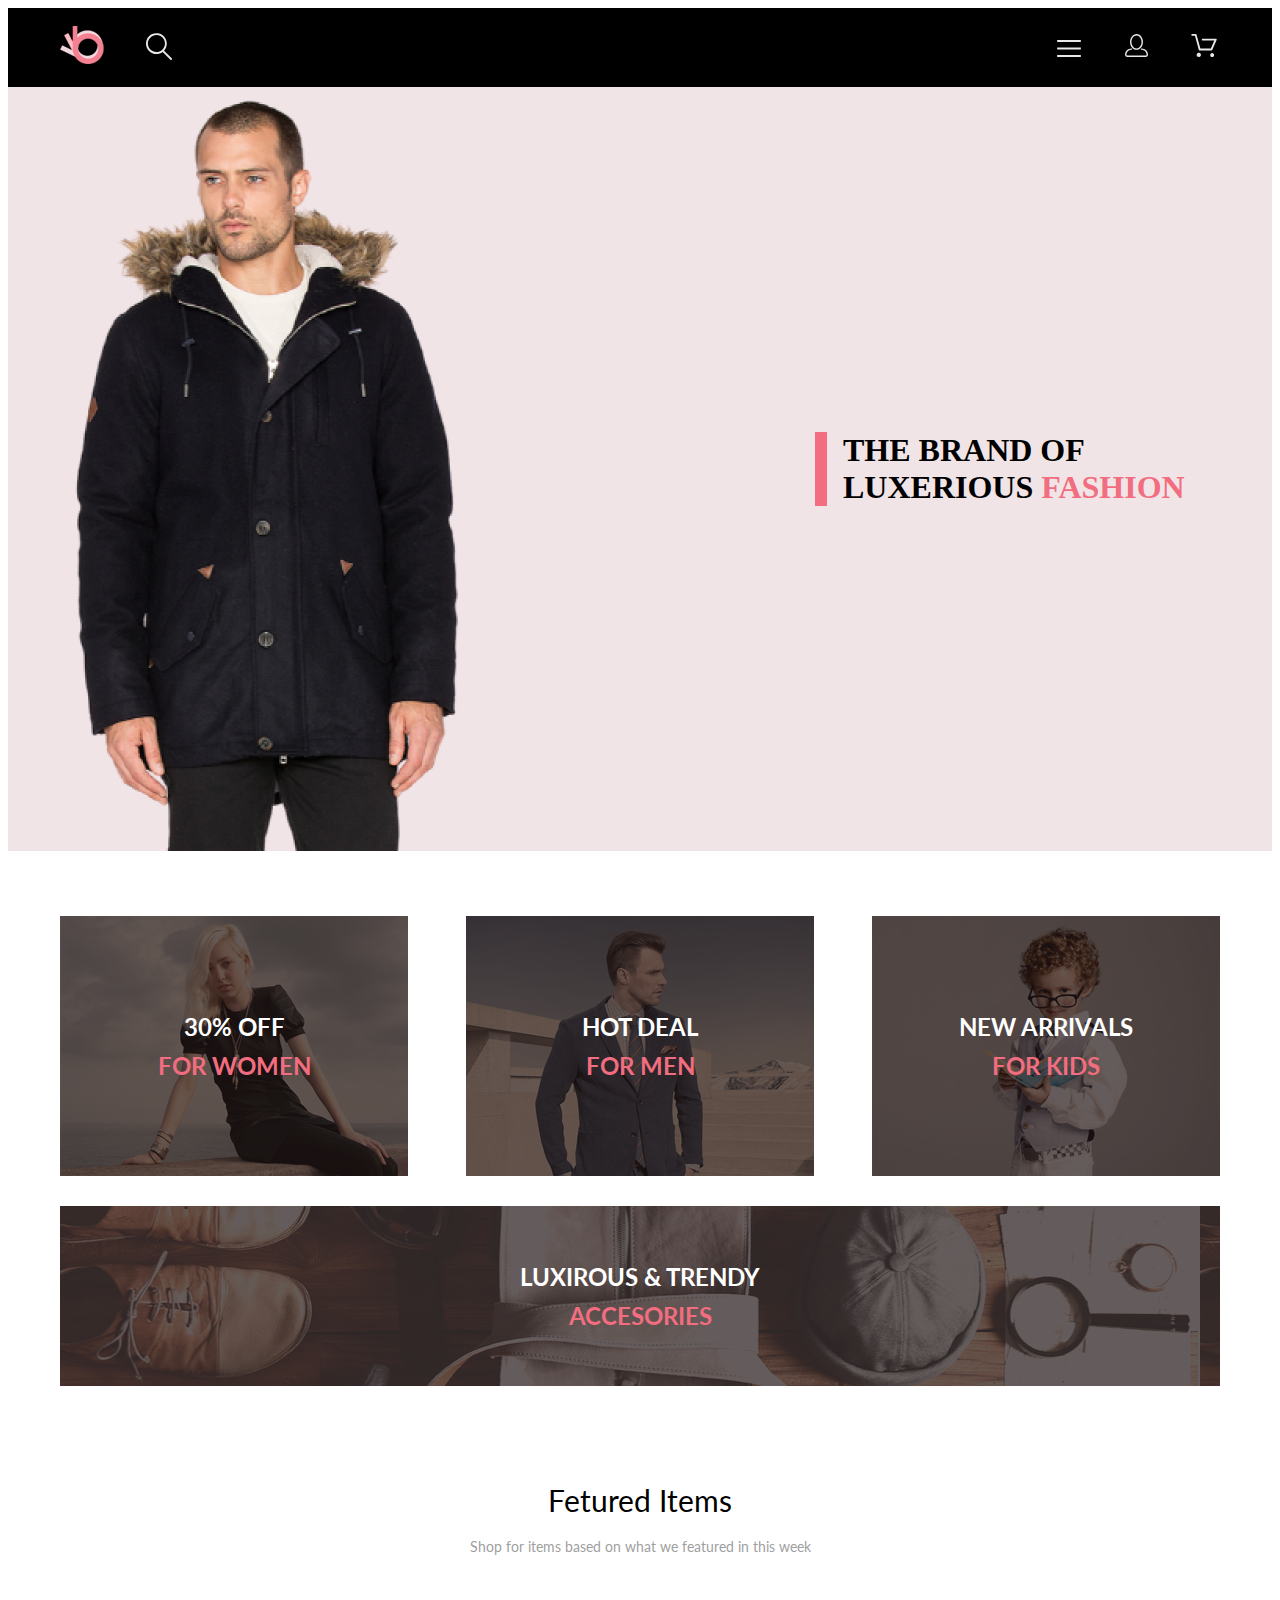
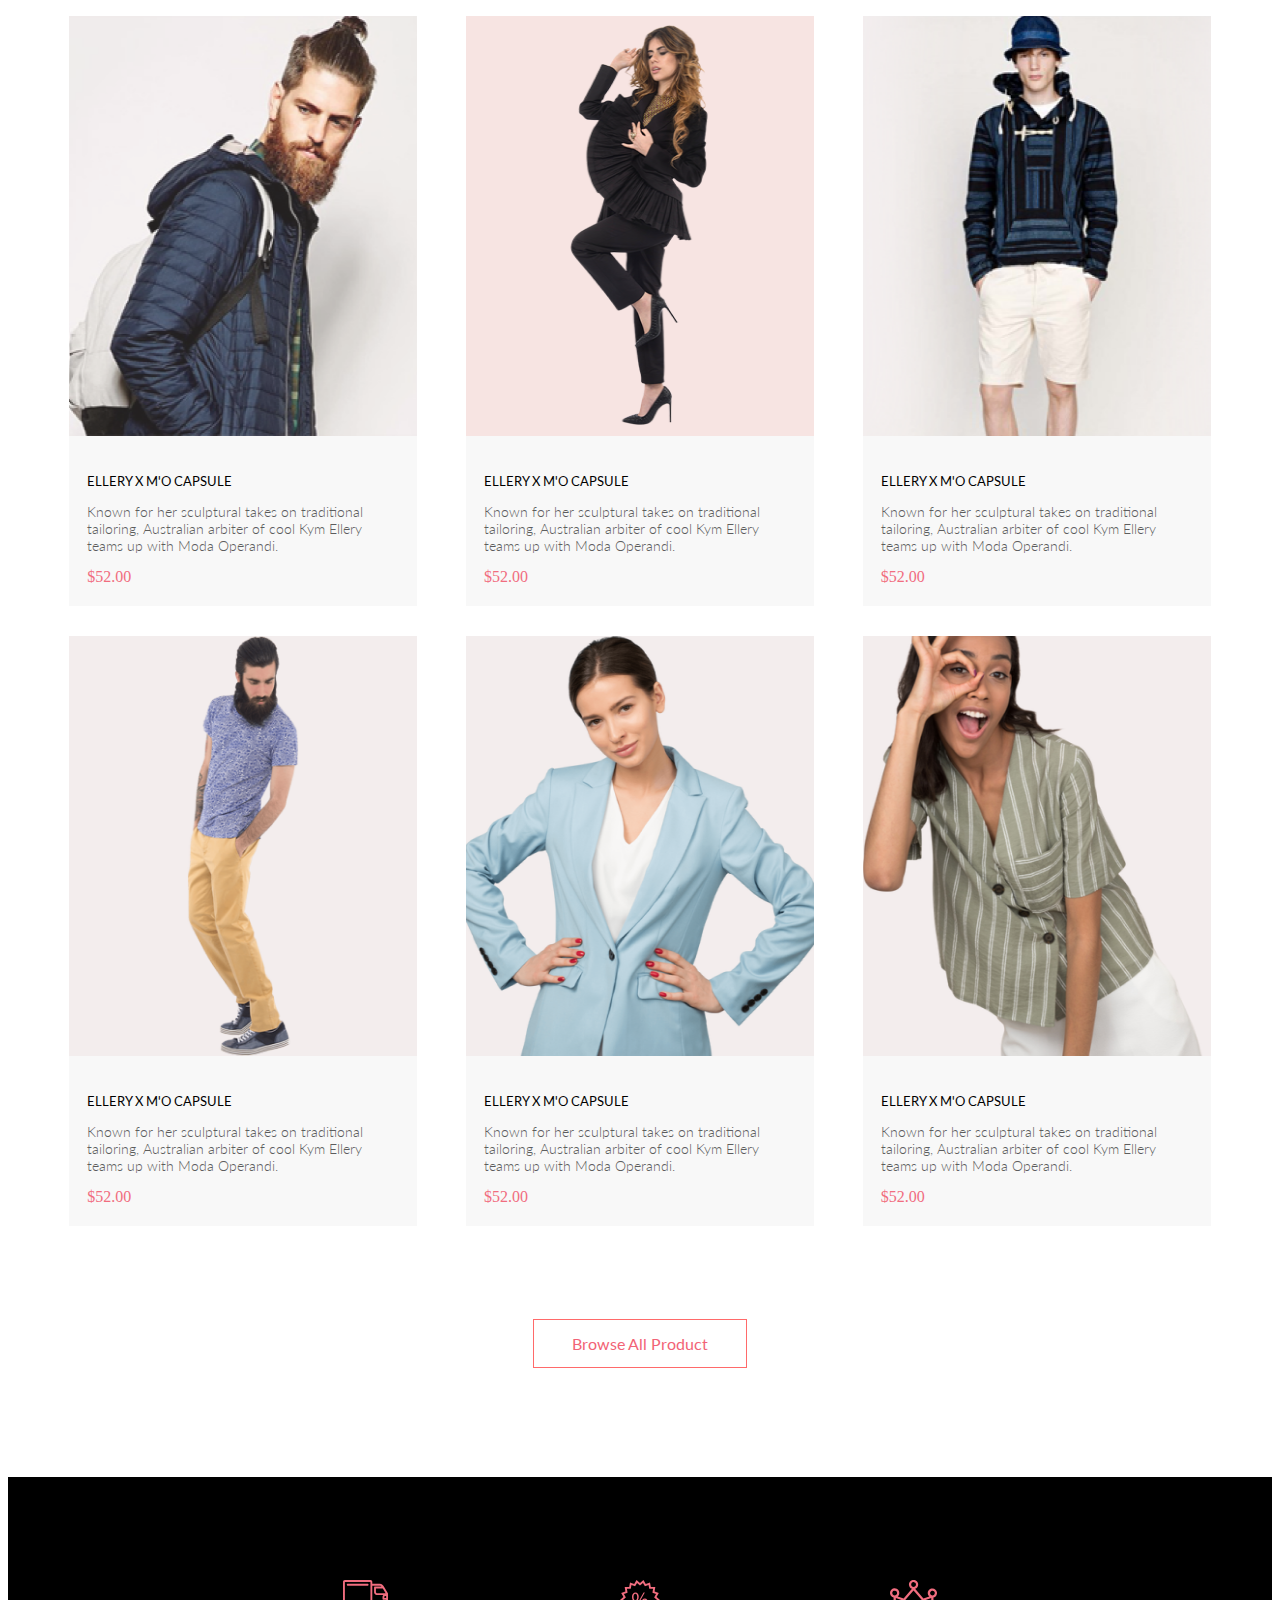
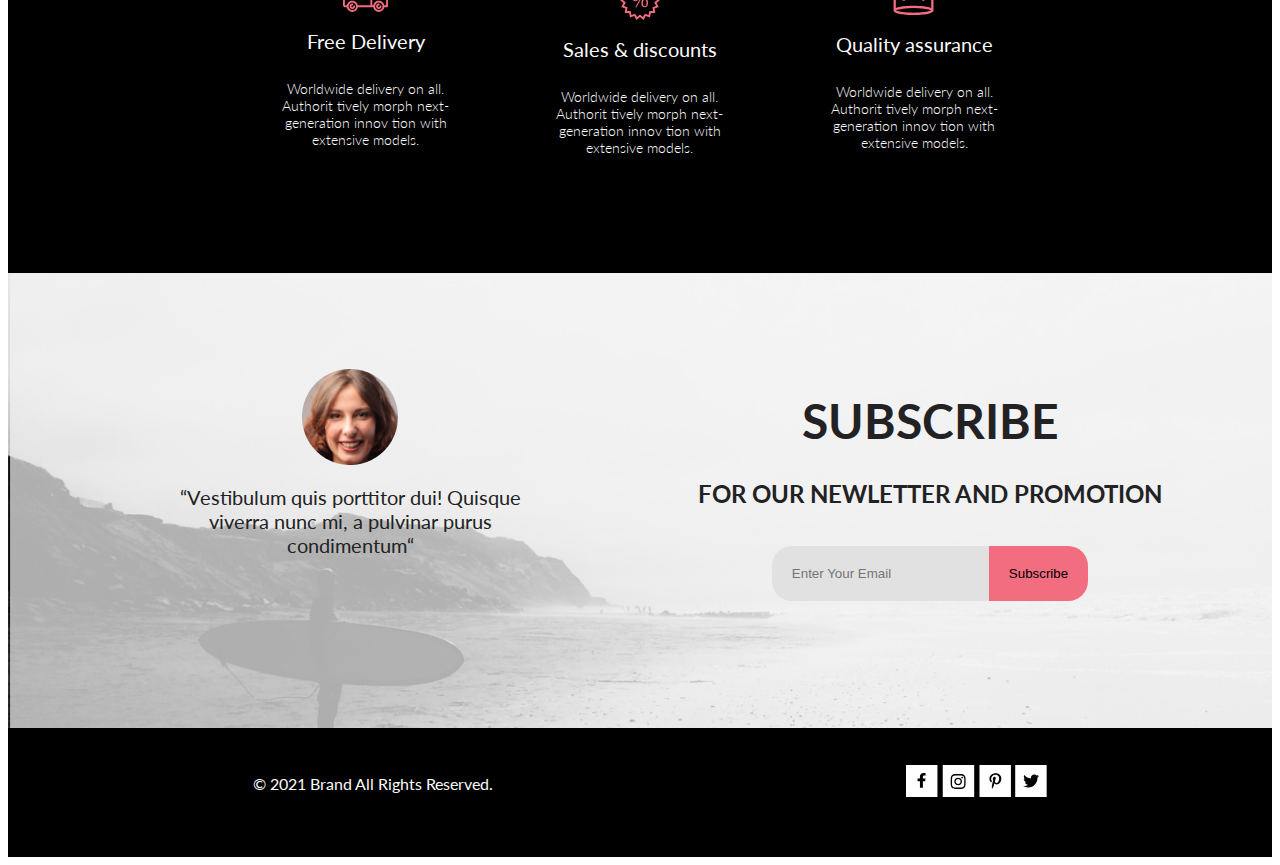
==== commit f71e617c: "site" ====
--- a/index.html
+++ b/index.html
@@ -5,109 +5,425 @@
     <meta charset="UTF-8">
     <meta name="viewport" content="width=device-width, initial-scale=1.0">
     <meta http-equiv="X-UA-Compatible" content="ie=edge">
-    <title>Главная</title>
+    <link rel="stylesheet" href="https://necolas.github.io/normalize.css/8.0.1/normalize.css">
     <link rel="stylesheet" href="style.css">
+
+    <title>Main</title>
 </head>
 
 <body>
-    <div class="top">
-        <div class="container top_box">
-            <ul class="header">
-                <li><a id="top" href="index.html"><img src="img/logo.svg" alt="logo"></a></li>
-                <li><a href="#"><img src="img/contacts.svg" alt="contacts"></a></li>
-            </ul>
-
-            <div class="top_info">
-                <h1 class="top_heading">Lorem ipsum dolor</h1>
-                    
-                <p class="text text_1">Lorem ipsum dolor sit amet consectetur adipisicing elit. Vitae, odit laborum!
-                    Dolorem
-                    cum
-                    dignissimos consequatur
-                    excepturi maiores ipsum veritatis reiciendis et maxime at tempore corporis ullam atque, suscipit,
-                    rem veniam!
-                </p>
-                <a href="#" class="top_button">See Our Project</a>
-            </div>
-        </div>
-    </div>
-
-    <div class="what-we-do container">
-        <h3 class="heading">Heading h3</h3>
-        <div class="card-box">
-
-            <div class="card">
-                <img class="card_img" src="img/card1.svg" alt="card 1">
-                <h4 class="heading_mini"> Заголовок поменьше </h4>
-                <p class="text">Lorem ipsum dolor sit amet consectetur adipisicing elit. Officiis fugit esse dolore
-                    cupiditate sit.</p>
-                <a class="card_link" href="#">Learn more</a>
-            </div>
-            <div class="card">
-                <img class="card_img" src="img/card2.svg" alt="card 2">
-                <h4 class="heading_mini"> Заголовок поменьше </h4>
-                <p class="text">Lorem ipsum dolor sit amet consectetur adipisicing elit. Officiis fugit esse dolore
-                    cupiditate sit.</p>
-                <a class="card_link" href="#">Learn more</a>
-            </div>
-            <div class="card">
-                <img class="card_img" src="img/card3.svg" alt="card 3">
-                <h4 class="heading_mini"> Заголовок поменьше </h4>
-                <p class="text">Lorem ipsum dolor sit amet consectetur adipisicing elit. Officiis fugit esse dolore
-                    cupiditate sit.</p>
-                <a class="card_link" href="#">Learn more</a>
-            </div>
-        </div>
-    </div>
-
-
-
-    <div class="project container">
-        <h3 class="heading">Еще один заголовок</h3>
-        <p class="text text_pr">Lorem ipsum dolor sit amet consectetur adipisicing</p>
-        <div class="project__item">
-            <img class="pr__img" src="img/pr_img1.png" alt="photo 1">
-            <p class="project__text">Smart Home Installation</p>
-        </div>
-        <div class="project__parent">
-            <div class="project_item project_item_margin">
-                <img class="pr__img" src="img/pr_img2.png" alt="photo 2">
-                <p class="pr__text">Sparklite App</p>
-            </div>
-            <div class="project_item project_item_margin">
-                <img class="pr__img" src="img/pr_img3.png" alt="photo 3">
-                <p class="pr__text">Car-Rapetition App</p>
-            </div>
-        </div>
-    </div>
-
-
-    
-    <div class="footer ">
-        <div class="container">
-            <div class="footer_top">
-                <div class="footer_text">
-                    <h3 class="heading__footer">Последний заголовок</h3>
-                    <p class="text_ft">Финальный параграф</p>
-                </div>
-                <a href="#" class="button_ft">Let's Talk</a>
-            </div>
-        </div>
-
-        <hr class="line">
-        <div class="container">
-            <div class="footer_bottom">
-                <ol class="footer_info">
-                    <li class="list">произвольный текст</li>
-                    <li class="list">Телефон 8-999-99-99</li>
-                    <li class="list">email: example@mail.com </li>
-                </ol>
-                <div class="footer_copy">
-                    <p>&copy; Все права защищены</p>
-                </div>
-            </div>
-        </div>
-    </div>
+    <header class="header">
+        <div class="container header_container">
+            <div class="header_left">
+                <a class="header_logo" href="index.html">
+                    <img width="44" height="38" src="img/logo.png" alt="logo">
+                </a>
+                <svg width="27" height="28" viewBox="0 0 27 28" fill="" xmlns="http://www.w3.org/2000/svg">
+                    <path
+                        d="M19.0589 17.6251C20.6705 15.865 21.6275 13.6039 21.769 11.2216C21.9106 8.83932 21.2281 6.48088 19.8362 4.54232C18.4443 2.60377 16.4278 1.20318 14.1252 0.575765C11.8227 -0.0516554 9.37437 0.132305 7.19143 1.09675C5.0085 2.0612 3.22389 3.74739 2.1373 5.87217C1.05071 7.99695 0.728322 10.4309 1.22426 12.7653C1.72021 15.0997 3.00428 17.1923 4.86085 18.6919C6.71741 20.1914 9.0334 21.0064 11.4199 21.0001C13.6723 21.0031 15.8638 20.2691 17.6599 18.9101L25.4079 26.7171C25.4934 26.8061 25.5958 26.8772 25.7091 26.9261C25.8225 26.9751 25.9444 27.0009 26.0679 27.0021C26.1916 27.0024 26.314 26.9773 26.4276 26.9283C26.5411 26.8793 26.6434 26.8074 26.7279 26.7171C26.9018 26.5362 26.999 26.295 26.999 26.0441C26.999 25.7931 26.9018 25.5519 26.7279 25.371L19.0589 17.6251ZM2.88589 10.5001C2.89873 8.81477 3.41021 7.17101 4.35586 5.776C5.30151 4.38098 6.63899 3.29715 8.1997 2.66114C9.76042 2.02513 11.4745 1.86542 13.1258 2.20213C14.7772 2.53884 16.2919 3.3569 17.479 4.55319C18.6661 5.74948 19.4725 7.27044 19.7965 8.92433C20.1204 10.5782 19.9475 12.291 19.2995 13.8468C18.6515 15.4026 17.5574 16.7316 16.1551 17.6665C14.7529 18.6014 13.1052 19.1002 11.4199 19.1C9.14843 19.0892 6.97409 18.1775 5.3741 16.5652C3.77412 14.9528 2.87924 12.7715 2.88589 10.5001Z"
+                        fill="" />
+                </svg>
+
+            </div>
+            <div class="header_right">
+                <div class="header_nav">
+                    <a href="#">
+                        <svg class="btn" width="32" height="23" viewBox="0 0 32 23" fill=""
+                            xmlns="http://www.w3.org/2000/svg">
+                            <path d="M0 23V20.31H32V23H0ZM0 12.76V10.07H32V12.76H0ZM0 2.69V0H32V2.69H0Z" fill="" />
+                        </svg>
+
+                    </a>
+                    <nav class="nav close">
+                        <svg class="nav_close" width="13" height="13" viewBox="0 0 13 13" fill=""
+                            xmlns="http://www.w3.org/2000/svg">
+                            <path
+                                d="M7.4158 6.00409L11.7158 1.71409C11.9041 1.52579 12.0099 1.27039 12.0099 1.00409C12.0099 0.73779 11.9041 0.482395 11.7158 0.294092C11.5275 0.105788 11.2721 0 11.0058 0C10.7395 0 10.4841 0.105788 10.2958 0.294092L6.0058 4.59409L1.7158 0.294092C1.52749 0.105788 1.2721 -1.9841e-09 1.0058 0C0.739497 1.9841e-09 0.484102 0.105788 0.295798 0.294092C0.107495 0.482395 0.0017066 0.73779 0.0017066 1.00409C0.0017066 1.27039 0.107495 1.52579 0.295798 1.71409L4.5958 6.00409L0.295798 10.2941C0.20207 10.3871 0.127676 10.4977 0.0769072 10.6195C0.0261385 10.7414 0 10.8721 0 11.0041C0 11.1361 0.0261385 11.2668 0.0769072 11.3887C0.127676 11.5105 0.20207 11.6211 0.295798 11.7141C0.388761 11.8078 0.499362 11.8822 0.621222 11.933C0.743081 11.9838 0.873786 12.0099 1.0058 12.0099C1.13781 12.0099 1.26852 11.9838 1.39038 11.933C1.51223 11.8822 1.62284 11.8078 1.7158 11.7141L6.0058 7.41409L10.2958 11.7141C10.3888 11.8078 10.4994 11.8822 10.6212 11.933C10.7431 11.9838 10.8738 12.0099 11.0058 12.0099C11.1378 12.0099 11.2685 11.9838 11.3904 11.933C11.5122 11.8822 11.6228 11.8078 11.7158 11.7141C11.8095 11.6211 11.8839 11.5105 11.9347 11.3887C11.9855 11.2668 12.0116 11.1361 12.0116 11.0041C12.0116 10.8721 11.9855 10.7414 11.9347 10.6195C11.8839 10.4977 11.8095 10.3871 11.7158 10.2941L7.4158 6.00409Z"
+                                fill="" />
+                        </svg>
+
+                        <div class="nav_category">
+                            <h2 class="nav_title">MENU</h2>
+                            <h3 class="nav_heding">MAN</h3>
+                            <ul class="nav_list">
+                                <li class="list_item"><a class="nav_link" href="#">Accessories</a></li>
+                                <li class="list_item"><a class="nav_link" href="#">Bags</a></li>
+                                <li class="list_item"><a class="nav_link" href="#">Denim</a></li>
+                                <li class="list_item"><a class="nav_link" href="#">T-Shirts</a></li>
+                            </ul>
+                            <h3 class="nav_heding">WOMAN</h3>
+                            <ul class="nav_list">
+                                <li class="list_item"><a class="nav_link" href="#">Accessories</a></li>
+                                <li class="list_item"><a class="nav_link" href="#">Jackets & Coats</a></li>
+                                <li class="list_item"><a class="nav_link" href="#">Polos</a></li>
+                                <li class="list_item"><a class="nav_link" href="#">T-Shirts</a></li>
+                                <li class="list_item"><a class="nav_link" href="#">Shirts</a></li>
+                            </ul>
+                            <h3 class="nav_heding">KIDS</h3>
+                            <ul class="nav_list">
+                                <li class="list_item"><a class="nav_link" href="#">Accessories</a></li>
+                                <li class="list_item"><a class="nav_link" href="#">Jackets & Coats</a></li>
+                                <li class="list_item"><a class="nav_link" href="#">Polos</a></li>
+                                <li class="list_item"><a class="nav_link" href="#">T-Shirts</a></li>
+                                <li class="list_item"><a class="nav_link" href="#">Shirts</a></li>
+                                <li class="list_item"><a class="nav_link" href="#">Bags</a></li>
+                            </ul>
+                        </div>
+                    </nav>
+                    <a href="regist.html">
+                        <svg width="29" height="29" viewBox="0 0 29 29" fill="" xmlns="http://www.w3.org/2000/svg">
+                            <path
+                                d="M14.5 19.937C19 19.937 22.656 15.464 22.656 9.968C22.656 4.472 19 0 14.5 0C13.3631 0.0217413 12.2463 0.303398 11.2351 0.823397C10.2239 1.34339 9.34507 2.08794 8.66602 3C7.12663 4.99573 6.30819 7.45381 6.34399 9.974C6.34399 15.465 10 19.937 14.5 19.937ZM14.5 1.813C18 1.813 20.844 5.472 20.844 9.969C20.844 14.466 17.998 18.125 14.5 18.125C11.002 18.125 8.15603 14.465 8.15503 9.969C8.15403 5.473 11 1.813 14.5 1.813ZM20.844 18.125C20.6036 18.125 20.373 18.2205 20.203 18.3905C20.033 18.5605 19.9375 18.7911 19.9375 19.0315C19.9375 19.2719 20.033 19.5025 20.203 19.6725C20.373 19.8425 20.6036 19.938 20.844 19.938C22.526 19.9399 24.1386 20.6088 25.3279 21.7982C26.5172 22.9875 27.1861 24.6 27.188 26.282C27.1875 26.5221 27.0918 26.7523 26.922 26.9221C26.7522 27.0918 26.5221 27.1875 26.282 27.188H2.71997C2.47985 27.1875 2.24975 27.0918 2.07996 26.9221C1.91016 26.7523 1.81449 26.5221 1.81396 26.282C1.81608 24.6001 2.48517 22.9877 3.67444 21.7985C4.86371 20.6092 6.47608 19.9401 8.15796 19.938C8.39824 19.938 8.62868 19.8425 8.79858 19.6726C8.96849 19.5027 9.06396 19.2723 9.06396 19.032C9.06396 18.7917 8.96849 18.5613 8.79858 18.3914C8.62868 18.2215 8.39824 18.126 8.15796 18.126C5.99541 18.1279 3.92201 18.9875 2.39258 20.5164C0.863144 22.0453 0.00264777 24.1185 0 26.281C0.000794067 27.0019 0.287502 27.693 0.797241 28.2027C1.30698 28.7125 1.99811 28.9992 2.71899 29H26.282C27.0027 28.9989 27.6936 28.7121 28.2031 28.2024C28.7126 27.6927 28.9992 27.0017 29 26.281C28.9974 24.1187 28.1372 22.0457 26.6083 20.5168C25.0793 18.9878 23.0063 18.1276 20.844 18.125Z"
+                                fill="" />
+                        </svg>
+
+                    </a>
+                    <a href="cart.html">
+                        <svg width="32" height="29" viewBox="0 0 32 29" fill="" xmlns="http://www.w3.org/2000/svg">
+                            <path
+                                d="M26.2 29C25.5522 28.9738 24.9405 28.6948 24.4962 28.2227C24.0519 27.7506 23.8104 27.1232 23.8235 26.475C23.8366 25.8269 24.1033 25.2097 24.5663 24.7559C25.0293 24.3022 25.6518 24.048 26.3 24.048C26.9483 24.048 27.5707 24.3022 28.0337 24.7559C28.4967 25.2097 28.7634 25.8269 28.7765 26.475C28.7896 27.1232 28.5481 27.7506 28.1038 28.2227C27.6594 28.6948 27.0478 28.9738 26.4 29H26.2ZM6.75195 26.32C6.75195 25.79 6.90913 25.2718 7.20361 24.8311C7.4981 24.3904 7.91667 24.0469 8.40637 23.844C8.89608 23.6412 9.43497 23.5881 9.95483 23.6915C10.4747 23.7949 10.9522 24.0502 11.327 24.425C11.7018 24.7998 11.9571 25.2773 12.0605 25.7972C12.164 26.317 12.1108 26.8559 11.908 27.3456C11.7051 27.8353 11.3616 28.2539 10.9209 28.5483C10.4802 28.8428 9.96206 29 9.43201 29C9.0799 29.0003 8.73114 28.9311 8.40576 28.7966C8.08038 28.662 7.78472 28.4646 7.53564 28.2158C7.28657 27.9669 7.08903 27.6713 6.95422 27.3461C6.81942 27.0208 6.75 26.6721 6.75 26.32H6.75195ZM10.552 20.686C10.2926 20.6868 10.04 20.6024 9.83313 20.4457C9.62629 20.2891 9.47661 20.0689 9.40698 19.819L4.57397 2.36401H1.18103C0.867544 2.36401 0.566883 2.23947 0.345215 2.01781C0.123547 1.79614 -0.000976562 1.49549 -0.000976562 1.18201C-0.000976562 0.868519 0.123547 0.567873 0.345215 0.346205C0.566883 0.124537 0.867544 5.81268e-06 1.18103 5.81268e-06H5.46204C5.72153 -0.00080736 5.97406 0.0837201 6.18079 0.240568C6.38751 0.397416 6.53686 0.617884 6.60596 0.868006L11.439 18.323H24.6169L29 8.27501H14.4C14.2418 8.27961 14.0844 8.25242 13.9369 8.19507C13.7894 8.13771 13.6549 8.05134 13.5414 7.94108C13.4279 7.83082 13.3376 7.69891 13.276 7.55315C13.2144 7.40739 13.1826 7.25075 13.1826 7.0925C13.1826 6.93426 13.2144 6.77762 13.276 6.63186C13.3376 6.4861 13.4279 6.35419 13.5414 6.24393C13.6549 6.13367 13.7894 6.0473 13.9369 5.98994C14.0844 5.93259 14.2418 5.90541 14.4 5.91001H30.813C31.0087 5.90996 31.2013 5.95866 31.3734 6.05172C31.5456 6.14478 31.6918 6.27926 31.799 6.44301C31.9068 6.60729 31.9724 6.79569 31.9899 6.99145C32.0073 7.18721 31.9762 7.38424 31.899 7.565L26.494 19.977C26.4016 20.1876 26.25 20.3668 26.0575 20.4927C25.865 20.6186 25.64 20.6858 25.41 20.686H10.552Z"
+                                fill="" />
+                        </svg>
+
+                    </a>
+                </div>
+            </div>
+        </div>
+    </header>
+
+    <main>
+        <div class="promo">
+            <div class="container promo_container">
+                <div class="promo_text">
+                    <h1>THE BRAND OF LUXERIOUS <span>FASHION</span> </h1>
+                </div>
+            </div>
+        </div>
+
+
+        <div class="product">
+            <div class="container product_container">
+                <div class="product_card card_women">
+
+                    <div class="prod_card_text">
+                        <h2> 30% OFF </h2>
+                        <h2><span>FOR WOMEN</span></h2>
+
+                    </div>
+                </div>
+                <div class="product_card card_men">
+
+                    <div class="prod_card_text">
+                        <h2>HOT DEAL </h2>
+                        <h2><span> FOR MEN</span></h2>
+
+                    </div>
+                </div>
+                <div class="product_card card_kids">
+
+                    <div class="prod_card_text">
+                        <h2>NEW ARRIVALS </h2>
+                        <h2><span> FOR KIDS</span></h2>
+                    </div>
+
+                </div>
+                <div class="product_card">
+
+                    <div class="prod_card_text">
+                        <h2>LUXIROUS & TRENDY </h2>
+                        <h2><span>ACCESORIES</span></h2>
+                    </div>
+
+                </div>
+            </div>
+        </div>
+
+        <div class="fetured_items">
+
+            <div class="items_heading">
+                <h1 class="main_heading">Fetured Items</h1>
+                <h3 class="heading">Shop for items based on what we featured in this week</h3>
+            </div>
+
+            <div class="container items_container">
+                <div class="items">
+                    <div class="item_images">
+                        <img src="img/item1.png" alt="">
+                        <img class="hover_img" width="360" height="420" src="img/hover.png" alt="">
+                    </div>
+
+                    <div class="items_text">
+                        <h1>ELLERY X M'O CAPSULE</h1>
+                        <p>Known for her sculptural takes on traditional tailoring,
+                            Australian arbiter of cool Kym Ellery
+                            teams up with Moda Operandi.</p>
+                        <span>$52.00</span>
+
+                    </div>
+                    <button class="add_tocart">
+                        <svg width="32" height="29" viewBox="0 0 32 29" fill="none" xmlns="http://www.w3.org/2000/svg">
+                            <path
+                                d="M26.2 29C25.5522 28.9738 24.9405 28.6948 24.4962 28.2227C24.0519 27.7506 23.8104 27.1232 23.8235 26.475C23.8366 25.8269 24.1033 25.2097 24.5663 24.7559C25.0293 24.3022 25.6518 24.048 26.3 24.048C26.9483 24.048 27.5707 24.3022 28.0337 24.7559C28.4967 25.2097 28.7634 25.8269 28.7765 26.475C28.7896 27.1232 28.5481 27.7506 28.1038 28.2227C27.6594 28.6948 27.0478 28.9738 26.4 29H26.2ZM6.75195 26.32C6.75195 25.79 6.90913 25.2718 7.20361 24.8311C7.4981 24.3904 7.91667 24.0469 8.40637 23.844C8.89608 23.6412 9.43497 23.5881 9.95483 23.6915C10.4747 23.7949 10.9522 24.0502 11.327 24.425C11.7018 24.7998 11.9571 25.2773 12.0605 25.7972C12.164 26.317 12.1108 26.8559 11.908 27.3456C11.7051 27.8353 11.3616 28.2539 10.9209 28.5483C10.4802 28.8428 9.96206 29 9.43201 29C9.0799 29.0003 8.73114 28.9311 8.40576 28.7966C8.08038 28.662 7.78472 28.4646 7.53564 28.2158C7.28657 27.9669 7.08903 27.6713 6.95422 27.3461C6.81942 27.0208 6.75 26.6721 6.75 26.32H6.75195ZM10.552 20.686C10.2926 20.6868 10.04 20.6024 9.83313 20.4457C9.62629 20.2891 9.47661 20.0689 9.40698 19.819L4.57397 2.36401H1.18103C0.867544 2.36401 0.566883 2.23947 0.345215 2.01781C0.123547 1.79614 -0.000976562 1.49549 -0.000976562 1.18201C-0.000976562 0.868519 0.123547 0.567873 0.345215 0.346205C0.566883 0.124537 0.867544 5.81268e-06 1.18103 5.81268e-06H5.46204C5.72153 -0.00080736 5.97406 0.0837201 6.18079 0.240568C6.38751 0.397416 6.53686 0.617884 6.60596 0.868006L11.439 18.323H24.6169L29 8.27501H14.4C14.2418 8.27961 14.0844 8.25242 13.9369 8.19507C13.7894 8.13771 13.6549 8.05134 13.5414 7.94108C13.4279 7.83082 13.3376 7.69891 13.276 7.55315C13.2144 7.40739 13.1826 7.25075 13.1826 7.0925C13.1826 6.93426 13.2144 6.77762 13.276 6.63186C13.3376 6.4861 13.4279 6.35419 13.5414 6.24393C13.6549 6.13367 13.7894 6.0473 13.9369 5.98994C14.0844 5.93259 14.2418 5.90541 14.4 5.91001H30.813C31.0087 5.90996 31.2013 5.95866 31.3734 6.05172C31.5456 6.14478 31.6918 6.27926 31.799 6.44301C31.9068 6.60729 31.9724 6.79569 31.9899 6.99145C32.0073 7.18721 31.9762 7.38424 31.899 7.565L26.494 19.977C26.4016 20.1876 26.25 20.3668 26.0575 20.4927C25.865 20.6186 25.64 20.6858 25.41 20.686H10.552Z"
+                                fill="#E8E8E8" />
+                        </svg>
+                        <span>Add to Cart</span></button>
+                </div>
+                <div class="items">
+                    <div class="item_images">
+                        <img src="img/item2.png" alt="">
+                        <img class="hover_img" width="360" height="420" src="img/hover.png" alt="">
+                    </div>
+                    <div class="items_text">
+                        <h1>ELLERY X M'O CAPSULE</h1>
+                        <p>Known for her sculptural takes on traditional tailoring,
+                            Australian arbiter of cool Kym Ellery
+                            teams up with Moda Operandi.</p>
+                        <span>$52.00</span>
+                    </div>
+                    <button class="add_tocart">
+                        <svg width="32" height="29" viewBox="0 0 32 29" fill="none" xmlns="http://www.w3.org/2000/svg">
+                            <path
+                                d="M26.2 29C25.5522 28.9738 24.9405 28.6948 24.4962 28.2227C24.0519 27.7506 23.8104 27.1232 23.8235 26.475C23.8366 25.8269 24.1033 25.2097 24.5663 24.7559C25.0293 24.3022 25.6518 24.048 26.3 24.048C26.9483 24.048 27.5707 24.3022 28.0337 24.7559C28.4967 25.2097 28.7634 25.8269 28.7765 26.475C28.7896 27.1232 28.5481 27.7506 28.1038 28.2227C27.6594 28.6948 27.0478 28.9738 26.4 29H26.2ZM6.75195 26.32C6.75195 25.79 6.90913 25.2718 7.20361 24.8311C7.4981 24.3904 7.91667 24.0469 8.40637 23.844C8.89608 23.6412 9.43497 23.5881 9.95483 23.6915C10.4747 23.7949 10.9522 24.0502 11.327 24.425C11.7018 24.7998 11.9571 25.2773 12.0605 25.7972C12.164 26.317 12.1108 26.8559 11.908 27.3456C11.7051 27.8353 11.3616 28.2539 10.9209 28.5483C10.4802 28.8428 9.96206 29 9.43201 29C9.0799 29.0003 8.73114 28.9311 8.40576 28.7966C8.08038 28.662 7.78472 28.4646 7.53564 28.2158C7.28657 27.9669 7.08903 27.6713 6.95422 27.3461C6.81942 27.0208 6.75 26.6721 6.75 26.32H6.75195ZM10.552 20.686C10.2926 20.6868 10.04 20.6024 9.83313 20.4457C9.62629 20.2891 9.47661 20.0689 9.40698 19.819L4.57397 2.36401H1.18103C0.867544 2.36401 0.566883 2.23947 0.345215 2.01781C0.123547 1.79614 -0.000976562 1.49549 -0.000976562 1.18201C-0.000976562 0.868519 0.123547 0.567873 0.345215 0.346205C0.566883 0.124537 0.867544 5.81268e-06 1.18103 5.81268e-06H5.46204C5.72153 -0.00080736 5.97406 0.0837201 6.18079 0.240568C6.38751 0.397416 6.53686 0.617884 6.60596 0.868006L11.439 18.323H24.6169L29 8.27501H14.4C14.2418 8.27961 14.0844 8.25242 13.9369 8.19507C13.7894 8.13771 13.6549 8.05134 13.5414 7.94108C13.4279 7.83082 13.3376 7.69891 13.276 7.55315C13.2144 7.40739 13.1826 7.25075 13.1826 7.0925C13.1826 6.93426 13.2144 6.77762 13.276 6.63186C13.3376 6.4861 13.4279 6.35419 13.5414 6.24393C13.6549 6.13367 13.7894 6.0473 13.9369 5.98994C14.0844 5.93259 14.2418 5.90541 14.4 5.91001H30.813C31.0087 5.90996 31.2013 5.95866 31.3734 6.05172C31.5456 6.14478 31.6918 6.27926 31.799 6.44301C31.9068 6.60729 31.9724 6.79569 31.9899 6.99145C32.0073 7.18721 31.9762 7.38424 31.899 7.565L26.494 19.977C26.4016 20.1876 26.25 20.3668 26.0575 20.4927C25.865 20.6186 25.64 20.6858 25.41 20.686H10.552Z"
+                                fill="#E8E8E8" />
+                        </svg>
+                        <span>Add to Cart</span></button>
+                </div>
+
+                <div class="items">
+                    <div class="item_images">
+                        <img src="img/item3.png" alt="">
+                        <img class="hover_img" width="360" height="420" src="img/hover.png" alt="">
+                    </div>
+                    <div class="items_text">
+                        <h1>ELLERY X M'O CAPSULE</h1>
+                        <p>Known for her sculptural takes on traditional tailoring,
+                            Australian arbiter of cool Kym Ellery
+                            teams up with Moda Operandi.</p>
+                        <span>$52.00</span>
+                    </div>
+                    <button class="add_tocart">
+                        <svg width="32" height="29" viewBox="0 0 32 29" fill="none" xmlns="http://www.w3.org/2000/svg">
+                            <path
+                                d="M26.2 29C25.5522 28.9738 24.9405 28.6948 24.4962 28.2227C24.0519 27.7506 23.8104 27.1232 23.8235 26.475C23.8366 25.8269 24.1033 25.2097 24.5663 24.7559C25.0293 24.3022 25.6518 24.048 26.3 24.048C26.9483 24.048 27.5707 24.3022 28.0337 24.7559C28.4967 25.2097 28.7634 25.8269 28.7765 26.475C28.7896 27.1232 28.5481 27.7506 28.1038 28.2227C27.6594 28.6948 27.0478 28.9738 26.4 29H26.2ZM6.75195 26.32C6.75195 25.79 6.90913 25.2718 7.20361 24.8311C7.4981 24.3904 7.91667 24.0469 8.40637 23.844C8.89608 23.6412 9.43497 23.5881 9.95483 23.6915C10.4747 23.7949 10.9522 24.0502 11.327 24.425C11.7018 24.7998 11.9571 25.2773 12.0605 25.7972C12.164 26.317 12.1108 26.8559 11.908 27.3456C11.7051 27.8353 11.3616 28.2539 10.9209 28.5483C10.4802 28.8428 9.96206 29 9.43201 29C9.0799 29.0003 8.73114 28.9311 8.40576 28.7966C8.08038 28.662 7.78472 28.4646 7.53564 28.2158C7.28657 27.9669 7.08903 27.6713 6.95422 27.3461C6.81942 27.0208 6.75 26.6721 6.75 26.32H6.75195ZM10.552 20.686C10.2926 20.6868 10.04 20.6024 9.83313 20.4457C9.62629 20.2891 9.47661 20.0689 9.40698 19.819L4.57397 2.36401H1.18103C0.867544 2.36401 0.566883 2.23947 0.345215 2.01781C0.123547 1.79614 -0.000976562 1.49549 -0.000976562 1.18201C-0.000976562 0.868519 0.123547 0.567873 0.345215 0.346205C0.566883 0.124537 0.867544 5.81268e-06 1.18103 5.81268e-06H5.46204C5.72153 -0.00080736 5.97406 0.0837201 6.18079 0.240568C6.38751 0.397416 6.53686 0.617884 6.60596 0.868006L11.439 18.323H24.6169L29 8.27501H14.4C14.2418 8.27961 14.0844 8.25242 13.9369 8.19507C13.7894 8.13771 13.6549 8.05134 13.5414 7.94108C13.4279 7.83082 13.3376 7.69891 13.276 7.55315C13.2144 7.40739 13.1826 7.25075 13.1826 7.0925C13.1826 6.93426 13.2144 6.77762 13.276 6.63186C13.3376 6.4861 13.4279 6.35419 13.5414 6.24393C13.6549 6.13367 13.7894 6.0473 13.9369 5.98994C14.0844 5.93259 14.2418 5.90541 14.4 5.91001H30.813C31.0087 5.90996 31.2013 5.95866 31.3734 6.05172C31.5456 6.14478 31.6918 6.27926 31.799 6.44301C31.9068 6.60729 31.9724 6.79569 31.9899 6.99145C32.0073 7.18721 31.9762 7.38424 31.899 7.565L26.494 19.977C26.4016 20.1876 26.25 20.3668 26.0575 20.4927C25.865 20.6186 25.64 20.6858 25.41 20.686H10.552Z"
+                                fill="#E8E8E8" />
+                        </svg>
+                        <span>Add to Cart</span></button>
+                </div>
+
+                <div class="items">
+                    <div class="item_images">
+                        <img src="img/item4.png" alt="">
+                        <img class="hover_img" width="360" height="420" src="img/hover.png" alt="">
+                    </div>
+                    <div class="items_text">
+                        <h1>ELLERY X M'O CAPSULE</h1>
+                        <p>Known for her sculptural takes on traditional tailoring,
+                            Australian arbiter of cool Kym Ellery
+                            teams up with Moda Operandi.</p>
+                        <span>$52.00</span>
+                    </div>
+                    <button class="add_tocart">
+                        <svg width="32" height="29" viewBox="0 0 32 29" fill="none" xmlns="http://www.w3.org/2000/svg">
+                            <path
+                                d="M26.2 29C25.5522 28.9738 24.9405 28.6948 24.4962 28.2227C24.0519 27.7506 23.8104 27.1232 23.8235 26.475C23.8366 25.8269 24.1033 25.2097 24.5663 24.7559C25.0293 24.3022 25.6518 24.048 26.3 24.048C26.9483 24.048 27.5707 24.3022 28.0337 24.7559C28.4967 25.2097 28.7634 25.8269 28.7765 26.475C28.7896 27.1232 28.5481 27.7506 28.1038 28.2227C27.6594 28.6948 27.0478 28.9738 26.4 29H26.2ZM6.75195 26.32C6.75195 25.79 6.90913 25.2718 7.20361 24.8311C7.4981 24.3904 7.91667 24.0469 8.40637 23.844C8.89608 23.6412 9.43497 23.5881 9.95483 23.6915C10.4747 23.7949 10.9522 24.0502 11.327 24.425C11.7018 24.7998 11.9571 25.2773 12.0605 25.7972C12.164 26.317 12.1108 26.8559 11.908 27.3456C11.7051 27.8353 11.3616 28.2539 10.9209 28.5483C10.4802 28.8428 9.96206 29 9.43201 29C9.0799 29.0003 8.73114 28.9311 8.40576 28.7966C8.08038 28.662 7.78472 28.4646 7.53564 28.2158C7.28657 27.9669 7.08903 27.6713 6.95422 27.3461C6.81942 27.0208 6.75 26.6721 6.75 26.32H6.75195ZM10.552 20.686C10.2926 20.6868 10.04 20.6024 9.83313 20.4457C9.62629 20.2891 9.47661 20.0689 9.40698 19.819L4.57397 2.36401H1.18103C0.867544 2.36401 0.566883 2.23947 0.345215 2.01781C0.123547 1.79614 -0.000976562 1.49549 -0.000976562 1.18201C-0.000976562 0.868519 0.123547 0.567873 0.345215 0.346205C0.566883 0.124537 0.867544 5.81268e-06 1.18103 5.81268e-06H5.46204C5.72153 -0.00080736 5.97406 0.0837201 6.18079 0.240568C6.38751 0.397416 6.53686 0.617884 6.60596 0.868006L11.439 18.323H24.6169L29 8.27501H14.4C14.2418 8.27961 14.0844 8.25242 13.9369 8.19507C13.7894 8.13771 13.6549 8.05134 13.5414 7.94108C13.4279 7.83082 13.3376 7.69891 13.276 7.55315C13.2144 7.40739 13.1826 7.25075 13.1826 7.0925C13.1826 6.93426 13.2144 6.77762 13.276 6.63186C13.3376 6.4861 13.4279 6.35419 13.5414 6.24393C13.6549 6.13367 13.7894 6.0473 13.9369 5.98994C14.0844 5.93259 14.2418 5.90541 14.4 5.91001H30.813C31.0087 5.90996 31.2013 5.95866 31.3734 6.05172C31.5456 6.14478 31.6918 6.27926 31.799 6.44301C31.9068 6.60729 31.9724 6.79569 31.9899 6.99145C32.0073 7.18721 31.9762 7.38424 31.899 7.565L26.494 19.977C26.4016 20.1876 26.25 20.3668 26.0575 20.4927C25.865 20.6186 25.64 20.6858 25.41 20.686H10.552Z"
+                                fill="#E8E8E8" />
+                        </svg>
+                        <span>Add to Cart</span></button>
+                </div>
+
+                <div class="items">
+                    <div class="item_images">
+                        <img src="img/item5.png" alt="">
+                        <img class="hover_img" width="360" height="420" src="img/hover.png" alt="">
+                    </div>
+                    <div class="items_text">
+                        <h1>ELLERY X M'O CAPSULE</h1>
+                        <p>Known for her sculptural takes on traditional tailoring,
+                            Australian arbiter of cool Kym Ellery
+                            teams up with Moda Operandi.</p>
+                        <span>$52.00</span>
+                    </div>
+                    <button class="add_tocart">
+                        <svg width="32" height="29" viewBox="0 0 32 29" fill="none" xmlns="http://www.w3.org/2000/svg">
+                            <path
+                                d="M26.2 29C25.5522 28.9738 24.9405 28.6948 24.4962 28.2227C24.0519 27.7506 23.8104 27.1232 23.8235 26.475C23.8366 25.8269 24.1033 25.2097 24.5663 24.7559C25.0293 24.3022 25.6518 24.048 26.3 24.048C26.9483 24.048 27.5707 24.3022 28.0337 24.7559C28.4967 25.2097 28.7634 25.8269 28.7765 26.475C28.7896 27.1232 28.5481 27.7506 28.1038 28.2227C27.6594 28.6948 27.0478 28.9738 26.4 29H26.2ZM6.75195 26.32C6.75195 25.79 6.90913 25.2718 7.20361 24.8311C7.4981 24.3904 7.91667 24.0469 8.40637 23.844C8.89608 23.6412 9.43497 23.5881 9.95483 23.6915C10.4747 23.7949 10.9522 24.0502 11.327 24.425C11.7018 24.7998 11.9571 25.2773 12.0605 25.7972C12.164 26.317 12.1108 26.8559 11.908 27.3456C11.7051 27.8353 11.3616 28.2539 10.9209 28.5483C10.4802 28.8428 9.96206 29 9.43201 29C9.0799 29.0003 8.73114 28.9311 8.40576 28.7966C8.08038 28.662 7.78472 28.4646 7.53564 28.2158C7.28657 27.9669 7.08903 27.6713 6.95422 27.3461C6.81942 27.0208 6.75 26.6721 6.75 26.32H6.75195ZM10.552 20.686C10.2926 20.6868 10.04 20.6024 9.83313 20.4457C9.62629 20.2891 9.47661 20.0689 9.40698 19.819L4.57397 2.36401H1.18103C0.867544 2.36401 0.566883 2.23947 0.345215 2.01781C0.123547 1.79614 -0.000976562 1.49549 -0.000976562 1.18201C-0.000976562 0.868519 0.123547 0.567873 0.345215 0.346205C0.566883 0.124537 0.867544 5.81268e-06 1.18103 5.81268e-06H5.46204C5.72153 -0.00080736 5.97406 0.0837201 6.18079 0.240568C6.38751 0.397416 6.53686 0.617884 6.60596 0.868006L11.439 18.323H24.6169L29 8.27501H14.4C14.2418 8.27961 14.0844 8.25242 13.9369 8.19507C13.7894 8.13771 13.6549 8.05134 13.5414 7.94108C13.4279 7.83082 13.3376 7.69891 13.276 7.55315C13.2144 7.40739 13.1826 7.25075 13.1826 7.0925C13.1826 6.93426 13.2144 6.77762 13.276 6.63186C13.3376 6.4861 13.4279 6.35419 13.5414 6.24393C13.6549 6.13367 13.7894 6.0473 13.9369 5.98994C14.0844 5.93259 14.2418 5.90541 14.4 5.91001H30.813C31.0087 5.90996 31.2013 5.95866 31.3734 6.05172C31.5456 6.14478 31.6918 6.27926 31.799 6.44301C31.9068 6.60729 31.9724 6.79569 31.9899 6.99145C32.0073 7.18721 31.9762 7.38424 31.899 7.565L26.494 19.977C26.4016 20.1876 26.25 20.3668 26.0575 20.4927C25.865 20.6186 25.64 20.6858 25.41 20.686H10.552Z"
+                                fill="#E8E8E8" />
+                        </svg>
+                        <span>Add to Cart</span></button>
+                </div>
+
+                <div class="items">
+                    <div class="item_images">
+                        <img src="img/item6.png" alt="">
+                        <img class="hover_img" width="360" height="420" src="img/hover.png" alt="">
+                    </div>
+                    <div class="items_text">
+                        <h1>ELLERY X M'O CAPSULE</h1>
+                        <p>Known for her sculptural takes on traditional tailoring,
+                            Australian arbiter of cool Kym Ellery
+                            teams up with Moda Operandi.</p>
+                        <span>$52.00</span>
+                    </div>
+                    <button class="add_tocart">
+                        <svg width="32" height="29" viewBox="0 0 32 29" fill="none" xmlns="http://www.w3.org/2000/svg">
+                            <path
+                                d="M26.2 29C25.5522 28.9738 24.9405 28.6948 24.4962 28.2227C24.0519 27.7506 23.8104 27.1232 23.8235 26.475C23.8366 25.8269 24.1033 25.2097 24.5663 24.7559C25.0293 24.3022 25.6518 24.048 26.3 24.048C26.9483 24.048 27.5707 24.3022 28.0337 24.7559C28.4967 25.2097 28.7634 25.8269 28.7765 26.475C28.7896 27.1232 28.5481 27.7506 28.1038 28.2227C27.6594 28.6948 27.0478 28.9738 26.4 29H26.2ZM6.75195 26.32C6.75195 25.79 6.90913 25.2718 7.20361 24.8311C7.4981 24.3904 7.91667 24.0469 8.40637 23.844C8.89608 23.6412 9.43497 23.5881 9.95483 23.6915C10.4747 23.7949 10.9522 24.0502 11.327 24.425C11.7018 24.7998 11.9571 25.2773 12.0605 25.7972C12.164 26.317 12.1108 26.8559 11.908 27.3456C11.7051 27.8353 11.3616 28.2539 10.9209 28.5483C10.4802 28.8428 9.96206 29 9.43201 29C9.0799 29.0003 8.73114 28.9311 8.40576 28.7966C8.08038 28.662 7.78472 28.4646 7.53564 28.2158C7.28657 27.9669 7.08903 27.6713 6.95422 27.3461C6.81942 27.0208 6.75 26.6721 6.75 26.32H6.75195ZM10.552 20.686C10.2926 20.6868 10.04 20.6024 9.83313 20.4457C9.62629 20.2891 9.47661 20.0689 9.40698 19.819L4.57397 2.36401H1.18103C0.867544 2.36401 0.566883 2.23947 0.345215 2.01781C0.123547 1.79614 -0.000976562 1.49549 -0.000976562 1.18201C-0.000976562 0.868519 0.123547 0.567873 0.345215 0.346205C0.566883 0.124537 0.867544 5.81268e-06 1.18103 5.81268e-06H5.46204C5.72153 -0.00080736 5.97406 0.0837201 6.18079 0.240568C6.38751 0.397416 6.53686 0.617884 6.60596 0.868006L11.439 18.323H24.6169L29 8.27501H14.4C14.2418 8.27961 14.0844 8.25242 13.9369 8.19507C13.7894 8.13771 13.6549 8.05134 13.5414 7.94108C13.4279 7.83082 13.3376 7.69891 13.276 7.55315C13.2144 7.40739 13.1826 7.25075 13.1826 7.0925C13.1826 6.93426 13.2144 6.77762 13.276 6.63186C13.3376 6.4861 13.4279 6.35419 13.5414 6.24393C13.6549 6.13367 13.7894 6.0473 13.9369 5.98994C14.0844 5.93259 14.2418 5.90541 14.4 5.91001H30.813C31.0087 5.90996 31.2013 5.95866 31.3734 6.05172C31.5456 6.14478 31.6918 6.27926 31.799 6.44301C31.9068 6.60729 31.9724 6.79569 31.9899 6.99145C32.0073 7.18721 31.9762 7.38424 31.899 7.565L26.494 19.977C26.4016 20.1876 26.25 20.3668 26.0575 20.4927C25.865 20.6186 25.64 20.6858 25.41 20.686H10.552Z"
+                                fill="#E8E8E8" />
+                        </svg>
+                        <span>Add to Cart</span></button>
+                </div>
+                <a href="catalog.html"><button class="going_on"> Browse All Product</button></a>
+            </div>
+        </div>
+        <!-- class="going_on"
+        Browse All Product -->
+    </main>
+
+
+    <footer>
+        <div class="staff">
+            <div class="container deliv_container">
+                <div class="deliv">
+                    <img src="img/deliv.svg" alt="">
+
+                    <h1>Free Delivery</h1>
+                    <div class="deliv_text">
+                        <p>Worldwide delivery on all.
+                            Authorit tively morph next-generation
+                            innov tion with extensive models.</p>
+                    </div>
+                </div>
+                <div class="deliv">
+                    <img src="img/ssale.svg" alt="">
+
+                    <h1>Sales & discounts</h1>
+                    <div class="deliv_text">
+                        <p>Worldwide delivery on all.
+                            Authorit tively morph next-generation
+                            innov tion with extensive models.</p>
+                    </div>
+                </div>
+                <div class="deliv">
+                    <img src="img/prime.svg" alt="">
+
+                    <h1>Quality assurance</h1>
+                    <div class="deliv_text">
+                        <p>Worldwide delivery on all.
+                            Authorit tively morph next-generation
+                            innov tion with extensive models.</p>
+                    </div>
+                </div>
+            </div>
+        </div>
+
+
+        <form action="#">
+            <div class="footer_foto">
+                <div class="container container_ft_f">
+                    <div class="container right">
+                        <img src="img/rand.png" alt="">
+                        <p>“Vestibulum quis porttitor dui! Quisque <br> viverra nunc mi, a
+                            pulvinar purus <br> condimentum“</p>
+                    </div>
+
+                    <div class="container left">
+                        <div class="foot_text">
+                            <h1>SUBSCRIBE </h1>
+                            <span> FOR OUR NEWLETTER AND PROMOTION</span>
+                        </div>
+                        <div class="form">
+                            <input class="form_email" placeholder="Enter Your Email" type="email">
+                            <input class="form_btn" type="submit" value="Subscribe">
+                        </div>
+
+                    </div>
+                </div>
+            </div>
+
+
+        </form>
+
+
+        <div class="footer_end">
+            <div class="container">
+                <div class="copyright">
+                    <div class="copyright_text">
+                        <p>© 2021 Brand All Rights Reserved.</p>
+                    </div>
+                    <div class="socials">
+                        <svg width="32" height="32" viewBox="0 0 32 32" fill="" xmlns="http://www.w3.org/2000/svg">
+                            <path d="M31.4506 0H0V32H31.4506V0Z" fill="" />
+                            <path
+                                d="M19.0884 16.28L19.5069 13.616H16.8902V11.8873C16.8902 11.1585 17.2557 10.4481 18.4277 10.4481H19.6172V8.17997C19.6172 8.17997 18.5377 8 17.5056 8C15.3507 8 13.9422 9.27593 13.9422 11.5857V13.616H11.5469V16.28H13.9422V22.72H16.8902V16.28H19.0884Z"
+                                fill="black" />
+                        </svg>
+                        <svg width="33" height="32" viewBox="0 0 33 32" fill="" xmlns="http://www.w3.org/2000/svg">
+                            <path d="M32.1889 0H0.738281V32H32.1889V0Z" fill="" />
+                            <g clip-path="url(#clip0)">
+                                <path
+                                    d="M16.139 12.6816C14.0238 12.6816 12.3177 14.3849 12.3177 16.4966C12.3177 18.6083 14.0238 20.3117 16.139 20.3117C18.2541 20.3117 19.9602 18.6083 19.9602 16.4966C19.9602 14.3849 18.2541 12.6816 16.139 12.6816ZM16.139 18.9769C14.7721 18.9769 13.6547 17.8646 13.6547 16.4966C13.6547 15.1287 14.7688 14.0164 16.139 14.0164C17.5092 14.0164 18.6233 15.1287 18.6233 16.4966C18.6233 17.8646 17.5058 18.9769 16.139 18.9769ZM21.0078 12.5255C21.0078 13.0203 20.6087 13.4154 20.1165 13.4154C19.621 13.4154 19.2252 13.0169 19.2252 12.5255C19.2252 12.0341 19.6243 11.6357 20.1165 11.6357C20.6087 11.6357 21.0078 12.0341 21.0078 12.5255ZM23.5386 13.4287C23.4821 12.2367 23.2094 11.1808 22.3347 10.3109C21.4634 9.44097 20.4058 9.1687 19.2119 9.10894C17.9814 9.03921 14.2932 9.03921 13.0627 9.10894C11.8721 9.16538 10.8145 9.43765 9.93987 10.3076C9.06522 11.1775 8.79584 12.2333 8.73597 13.4253C8.66613 14.6539 8.66613 18.3361 8.73597 19.5646C8.79251 20.7566 9.06522 21.8124 9.93987 22.6824C10.8145 23.5523 11.8688 23.8246 13.0627 23.8843C14.2932 23.9541 17.9814 23.9541 19.2119 23.8843C20.4058 23.8279 21.4634 23.5556 22.3347 22.6824C23.2061 21.8124 23.4788 20.7566 23.5386 19.5646C23.6085 18.3361 23.6085 14.6572 23.5386 13.4287ZM21.949 20.8828C21.6895 21.5335 21.1874 22.0349 20.5322 22.2972C19.5511 22.6857 17.2231 22.596 16.139 22.596C15.0548 22.596 12.7235 22.6824 11.7457 22.2972C11.0939 22.0382 10.5917 21.5369 10.329 20.8828C9.93987 19.9033 10.0297 17.5791 10.0297 16.4966C10.0297 15.4142 9.9432 13.0867 10.329 12.1105C10.5884 11.4597 11.0906 10.9583 11.7457 10.696C12.7268 10.3076 15.0548 10.3972 16.139 10.3972C17.2231 10.3972 19.5545 10.3109 20.5322 10.696C21.184 10.955 21.6862 11.4564 21.949 12.1105C22.3381 13.09 22.2483 15.4142 22.2483 16.4966C22.2483 17.5791 22.3381 19.9066 21.949 20.8828Z"
+                                    fill="black" />
+                            </g>
+                            <defs>
+                                <clipPath>
+                                    <rect width="14.8991" height="17" fill="white" transform="translate(8.68555 8)" />
+                                </clipPath>
+                            </defs>
+                        </svg>
+                        <svg width="32" height="32" viewBox="0 0 32 32" fill="" xmlns="http://www.w3.org/2000/svg">
+                            <path d="M31.9259 0H0.475342V32H31.9259V0Z" fill="" />
+                            <g clip-path="url(#clip0)">
+                                <path
+                                    d="M16.7401 8.20312C13.5554 8.20312 10.408 10.3406 10.408 13.8C10.408 16 11.6371 17.25 12.3821 17.25C12.6894 17.25 12.8663 16.3875 12.8663 16.1438C12.8663 15.8531 12.1307 15.2344 12.1307 14.025C12.1307 11.5125 14.0303 9.73125 16.4887 9.73125C18.6025 9.73125 20.1669 10.9406 20.1669 13.1625C20.1669 14.8219 19.5057 17.9344 17.364 17.9344C16.5911 17.9344 15.9299 17.3719 15.9299 16.5656C15.9299 15.3844 16.7494 14.2406 16.7494 13.0219C16.7494 10.9531 13.8348 11.3281 13.8348 13.8281C13.8348 14.3531 13.8999 14.9344 14.1327 15.4125C13.7044 17.2688 12.8291 20.0344 12.8291 21.9469C12.8291 22.5375 12.9129 23.1188 12.9687 23.7094C13.0743 23.8281 13.0215 23.8156 13.1829 23.7563C14.7473 21.6 14.6915 21.1781 15.3992 18.3562C15.7809 19.0875 16.768 19.4812 17.5502 19.4812C20.8466 19.4812 22.3272 16.2469 22.3272 13.3313C22.3272 10.2281 19.664 8.20312 16.7401 8.20312Z"
+                                    fill="black" />
+                            </g>
+                            <defs>
+                                <clipPath>
+                                    <rect width="11.9193" height="16" fill="" transform="translate(10.408 8)" />
+                                </clipPath>
+                            </defs>
+                        </svg>
+                        <svg width="32" height="32" viewBox="0 0 32 32" fill="none" xmlns="http://www.w3.org/2000/svg">
+                            <path d="M31.6635 0H0.212891V32H31.6635V0Z" fill="" />
+                            <g clip-path="url(#clip0)">
+                                <path
+                                    d="M22.4179 12.7411C22.428 12.8832 22.428 13.0253 22.428 13.1675C22.428 17.5025 19.1507 22.4974 13.1608 22.4974C11.3155 22.4974 9.6012 21.9593 8.15918 21.0253C8.42137 21.0558 8.67345 21.0659 8.94573 21.0659C10.4684 21.0659 11.8701 20.5482 12.9894 19.6649C11.5575 19.6345 10.3575 18.6903 9.94403 17.3908C10.1457 17.4213 10.3474 17.4416 10.5592 17.4416C10.8516 17.4416 11.1441 17.4009 11.4163 17.3299C9.92388 17.0253 8.80453 15.7055 8.80453 14.1116V14.071C9.23812 14.3147 9.74236 14.467 10.2768 14.4873C9.39947 13.8984 8.8247 12.8933 8.8247 11.7563C8.8247 11.1472 8.98602 10.5888 9.26839 10.1015C10.8717 12.0913 13.2818 13.3908 15.9843 13.5329C15.9339 13.2893 15.9036 13.0355 15.9036 12.7817C15.9036 10.9746 17.3557 9.5025 19.1608 9.5025C20.0986 9.5025 20.9456 9.89844 21.5406 10.538C22.2767 10.3959 22.9826 10.1218 23.6078 9.74616C23.3658 10.5076 22.8515 11.1472 22.1759 11.5533C22.8313 11.4822 23.4666 11.2994 24.0515 11.0457C23.6079 11.6954 23.0532 12.274 22.4179 12.7411Z"
+                                    fill="black" />
+                            </g>
+                            <defs>
+                                <clipPath>
+                                    <rect width="15.8924" height="16" fill="" transform="translate(8.15918 8)" />
+                                </clipPath>
+                            </defs>
+                        </svg>
+
+                    </div>
+                </div>
+            </div>
+        </div>
+
+    </footer>
+
+
+
+    <script src="menu.js">
+
+
+        // let button = document.querySelector('.btn');
+        // let btn = document.querySelector('.nav_close');
+        // let nav = document.querySelector('.nav');
+
+
+        // button.onclick = function () {
+        //     nav.classList.toggle('open');
+        //     nav.classList.toggle('close');
+        // };
+
+
+        // btn.onclick = function () {
+        //     nav.classList.toggle('close');
+        // };
+    </script>
 </body>
 
 </html>--- a/style.css
+++ b/style.css
@@ -1,341 +1,764 @@
-* {
-  margin: 0;
-  padding: 0;
-}
-
+@charset "UTF-8";
+@import url("https://fonts.googleapis.com/css2?family=Lato&display=swap");
 body {
-  font-family: sans-serif;
-}
-
-.top {
-  min-height: 768px;
-  background: -webkit-gradient(linear, left bottom, left top, color-stop(8.84%, #EBF3FB), color-stop(31.12%, rgba(152, 195, 232, 0)));
-  background: linear-gradient(0deg, #EBF3FB 8.84%, rgba(152, 195, 232, 0) 31.12%);
-}
-
-.top_info {
-  padding-top: 115px;
-  -webkit-box-flex: 1;
-      -ms-flex-positive: 1;
-          flex-grow: 1;
-  background-image: url(img/top_back.png);
-  background-repeat: no-repeat;
-  background-position: right center;
-  background-size: 44%;
-}
-
-.contact-us {
-  list-style-type: none;
-  font-size: 16px;
-  line-height: 26px;
-  letter-spacing: 0.05em;
-  color: #1F3F68;
-}
-
-.phone {
-  list-style-image: url(img/phone.svg);
-}
-
-.letter {
-  list-style-image: url(img/letter.svg);
-}
-
-.global {
-  list-style-image: url(img/global.svg);
-}
-
-.contacts-header {
-  margin-top: 48px;
-  background-image: url(img/top_back2.png);
+  min-height: 100vh;
+  display: -ms-grid;
+  display: grid;
+  -ms-grid-rows: auto 1fr min-content;
+      grid-template-rows: auto 1fr -webkit-min-content;
+      grid-template-rows: auto 1fr min-content;
+}
+
+.container {
+  /* outline: 1px solid red; */
+  max-width: 1160px;
+  padding: 0 10px;
   width: 100%;
-  text-align: center;
-  background-repeat: no-repeat;
-}
-
-.container {
-  max-width: 1140px;
   margin: 0 auto;
-  display: -webkit-box;
-  display: -ms-flexbox;
-  display: flex;
-  -webkit-box-orient: vertical;
-  -webkit-box-direction: normal;
-      -ms-flex-direction: column;
-          flex-direction: column;
-  height: 100%;
-}
-
-.top_box {
-  display: -webkit-box;
-  display: -ms-flexbox;
-  display: flex;
-  -webkit-box-orient: vertical;
-  -webkit-box-direction: normal;
-      -ms-flex-direction: column;
-          flex-direction: column;
-  height: 100%;
-}
-
+}
+
+/* max-width: 1160px;
+  padding: 0 10px; сделали для того, чтобы контент
+  "не прилипал" к стенкам мобильного телефона */
 .header {
+  background-color: black;
+  padding: 18px 0 19px 0;
+  position: relative;
+}
+
+.header_left {
+  display: -webkit-box;
+  display: -ms-flexbox;
+  display: flex;
+  -webkit-box-align: center;
+      -ms-flex-align: center;
+          align-items: center;
+}
+
+.header_right {
+  display: -webkit-box;
+  display: -ms-flexbox;
+  display: flex;
+  -webkit-box-align: center;
+      -ms-flex-align: center;
+          align-items: center;
+}
+
+.header_container {
   display: -webkit-box;
   display: -ms-flexbox;
   display: flex;
   -webkit-box-pack: justify;
       -ms-flex-pack: justify;
           justify-content: space-between;
-  list-style-type: none;
-  padding-top: 42px;
-}
-
-.text_2 {
-  font-size: 20px;
-  line-height: 30px;
-  letter-spacing: 0.04em;
-  color: rgba(255, 255, 255, 0.6);
-}
-
-.text_1 {
-  width: 425px;
-}
-
-.what-we-do,
-.card-box {
-  padding-top: 64px;
-}
-
-.card-box {
+}
+
+.header_logo {
+  margin: 0 41px 0 0;
+}
+
+/* .header_nav a:not(:last-child) будут заданы
+    стили (в данном случае отступы) для всех
+    ссылок, кроме последней*/
+.header_nav a {
+  text-decoration: none;
+}
+
+.header_nav a:not(:last-child) {
+  margin: 0 33px 0 0;
+}
+
+.header_nav a svg {
+  padding: 3px;
+  -webkit-box-sizing: border-box;
+          box-sizing: border-box;
+  fill: #E8E8E8;
+  -webkit-transition: -webkit-transform 2s;
+  transition: -webkit-transform 2s;
+  transition: transform 2s;
+  transition: transform 2s, -webkit-transform 2s;
+}
+
+.header_nav a svg:hover {
+  -webkit-transform: scale(1.5);
+          transform: scale(1.5);
+  fill: #F26376;
+}
+
+.header_left svg {
+  fill: #E8E8E8;
+  -webkit-transition: -webkit-transform 2s;
+  transition: -webkit-transform 2s;
+  transition: transform 2s;
+  transition: transform 2s, -webkit-transform 2s;
+}
+
+.header_left svg:hover {
+  -webkit-transform: scale(1.5);
+          transform: scale(1.5);
+  fill: #F26376;
+}
+
+.open {
+  display: block;
+}
+
+.close {
+  display: none;
+}
+
+.list_item {
+  padding-bottom: 11px;
+}
+
+.nav {
+  position: absolute;
+  min-height: 764px;
+  /* border: 1px solid #000; */
+  width: 232px;
+  background-color: #FFFFFF;
+  right: 0;
+  top: 79px;
+}
+
+.nav_close {
+  position: absolute;
+  top: 10px;
+  right: 10px;
+  cursor: pointer;
+  fill: #6F6E6E;
+}
+
+.nav_link {
+  text-decoration: none;
+  color: black;
+}
+
+.nav_link:hover {
+  color: #F16D7F;
+}
+
+.nav_title {
+  padding-top: 34px;
+  padding-left: 33px;
+  color: #000000;
+}
+
+.nav_list {
+  list-style: none;
+}
+
+.nav_heding {
+  padding-left: 33px;
+  color: #F16D7F;
+}
+
+.promo {
+  background-color: #F1E4E6;
+  margin: 0 0 65px 0;
+}
+
+.promo_container {
+  min-height: 764px;
+  background: url("img/promo_foto.png") no-repeat;
+  background-position: -200px bottom;
+  display: -webkit-box;
+  display: -ms-flexbox;
+  display: flex;
+  -webkit-box-pack: end;
+      -ms-flex-pack: end;
+          justify-content: flex-end;
+  -webkit-box-align: center;
+      -ms-flex-align: center;
+          align-items: center;
+}
+
+.promo_text {
+  max-width: 377px;
+  width: 50%;
+  border-left: 12px solid #F16D7F;
+  padding: 0 0 0 16px;
+}
+
+.promo_text h1 {
+  padding: 0;
+  margin: 0;
+}
+
+.promo_text h1 span {
+  color: #F16D7F;
+}
+
+@media (max-width: 768px) and (min-width: 376px) {
+  .promo_container {
+    min-height: 368px;
+    background-size: contain;
+    background-position: unset;
+  }
+  .promo_text {
+    max-width: 283px;
+    width: 100%;
+  }
+}
+
+@media (max-width: 375px) {
+  .promo_container {
+    min-height: 368px;
+    background: none;
+    -webkit-box-pack: center;
+        -ms-flex-pack: center;
+            justify-content: center;
+  }
+  .promo_text {
+    max-width: 236px;
+    width: 100%;
+  }
+}
+
+/*         PRODUCT                       */
+/* --------------------------------------------------------------------------------- */
+.product {
+  margin: 0 0 96px 0;
+}
+
+.product_container {
   display: -webkit-box;
   display: -ms-flexbox;
   display: flex;
   -webkit-box-pack: justify;
       -ms-flex-pack: justify;
           justify-content: space-between;
-  padding-bottom: 64px;
-}
-
-.card {
-  width: 359px;
-  padding: 44px 32px;
-  -webkit-box-sizing: border-box;
-          box-sizing: border-box;
-  -webkit-box-shadow: 5px 20px 50px rgba(16, 112, 177, 0.2);
-          box-shadow: 5px 20px 50px rgba(16, 112, 177, 0.2);
-  border-radius: 10px;
-  background-color: #fff;
-  display: -webkit-box;
-  display: -ms-flexbox;
-  display: flex;
-  -webkit-box-orient: vertical;
-  -webkit-box-direction: normal;
-      -ms-flex-direction: column;
-          flex-direction: column;
-}
-
-.card_img {
-  -ms-flex-item-align: center;
-      -ms-grid-row-align: center;
-      align-self: center;
-  margin-bottom: 51px;
-}
-
-.card_link {
+  -ms-flex-wrap: wrap;
+      flex-wrap: wrap;
+  gap: 30px;
+}
+
+.product_card {
+  display: -webkit-box;
+  display: -ms-flexbox;
+  display: flex;
+  -webkit-box-pack: center;
+      -ms-flex-pack: center;
+          justify-content: center;
+  -webkit-box-align: center;
+      -ms-flex-align: center;
+          align-items: center;
+  position: relative;
+}
+
+.product_card:not(:last-child) {
+  /* outline: 1px solid black; */
+  width: 30%;
+  height: 260px;
+}
+
+.product_card:last-child {
+  width: 100%;
+  height: 180px;
+  /* outline: 1px solid rebeccapurple; */
+  background: url("img/acces.png");
+}
+
+.card_women {
+  background: url(img/women.png) no-repeat;
+}
+
+.card_men {
+  background: url(img/men.png) no-repeat;
+}
+
+.card_kids {
+  background: url(img/kids.png) no-repeat;
+}
+
+.prod_card_text {
+  font-family: "Lato";
+  font-style: normal;
+  font-weight: normal;
+  font-size: 16px;
+  line-height: 19px;
+  color: #FFFFFF;
+  position: absolute;
+  display: block;
+  text-align: center;
+}
+
+.prod_card_text h2 span {
+  color: #F16D7F;
+}
+
+.prod_card_text:not(:last-chid) {
+  margin: 0 auto;
+}
+
+@media (max-width: 768px) and (min-width: 376px) {
+  .product_card:not(:last-child) {
+    /* outline: 1px solid black; */
+    background-size: contain;
+    width: 30%;
+    height: 167px;
+  }
+}
+
+@media (max-width: 375px) {
+  .product_container {
+    -webkit-box-pack: center;
+        -ms-flex-pack: center;
+            justify-content: center;
+  }
+  .product .product_card:not(:last-child) {
+    width: 55%;
+    height: 248px;
+    background-size: contain;
+  }
+}
+
+/*         items         */
+/* -------------------------------------------------- */
+.main_heading {
+  font-style: normal;
+  font-weight: normal;
+  font-family: Lato;
+  font-size: 30px;
+  line-height: 36px;
+  text-align: center;
+}
+
+.heading {
+  font-style: normal;
+  font-weight: normal;
+  font-family: Lato;
   font-size: 14px;
-  line-height: 30px;
-  letter-spacing: 0.05em;
-  color: #5A98D0;
+  line-height: 17px;
+  color: #9F9F9F;
+  text-align: center;
+}
+
+.items {
+  width: 30%;
+  background: #F8F8F8;
+  position: relative;
+  -webkit-transition: -webkit-transform 1.3s;
+  transition: -webkit-transform 1.3s;
+  transition: transform 1.3s;
+  transition: transform 1.3s, -webkit-transform 1.3s;
+}
+
+.items:hover {
+  -webkit-transform: scale(1.05);
+          transform: scale(1.05);
+  cursor: pointer;
+}
+
+.items:hover .add_tocart {
+  opacity: 1;
+}
+
+.items:hover .hover_img {
+  opacity: 1;
+}
+
+.items_container {
+  display: -webkit-box;
+  display: -ms-flexbox;
+  display: flex;
+  -ms-flex-pack: distribute;
+      justify-content: space-around;
+  -ms-flex-wrap: wrap;
+      flex-wrap: wrap;
+  gap: 30px;
+}
+
+.items_heading {
+  padding-bottom: 47px;
+}
+
+.items img {
+  height: 420px;
+  width: 100%;
+}
+
+.items .hover_img {
+  position: absolute;
+  left: 0;
+  opacity: 0;
+}
+
+.items .add_tocart {
+  position: absolute;
+  top: 30%;
+  left: 30%;
+  border: 1px solid #FFFFFF;
+  color: #FFFFFF;
+  display: -webkit-box;
+  display: -ms-flexbox;
+  display: flex;
+  -webkit-box-pack: center;
+      -ms-flex-pack: center;
+          justify-content: center;
+  -webkit-box-align: center;
+      -ms-flex-align: center;
+          align-items: center;
+  gap: 11px;
+  background: none;
+  padding: 10px 15px 8px 13px;
+  opacity: 0;
+  cursor: pointer;
+}
+
+.items_text {
+  max-width: 377px;
+  width: 87%;
+  padding: 24px 0 20px 18px;
+}
+
+.items_text h1 {
+  font-style: normal;
+  font-weight: normal;
+  font-family: Lato;
+  font-size: 13px;
+  line-height: 16px;
+  color: #000000;
+}
+
+.items_text p {
+  font-style: normal;
+  font-weight: normal;
+  font-family: Lato;
+  font-weight: 300;
+  font-size: 14px;
+  line-height: 17px;
+  color: #5D5D5D;
+}
+
+.items_text span {
+  color: #F16D7F;
+}
+
+/*  button */
+.going_on {
+  font-style: normal;
+  font-weight: normal;
+  font-family: Lato;
+  font-size: 16px;
+  line-height: 19px;
+  background-color: #FFFFFF;
+  border: 1px solid #FF6A6A;
+  margin: 63px 0 109px;
+  padding: 14px 38px;
+  color: #F26376;
+  cursor: pointer;
+}
+
+.going_on:hover {
+  color: #FFFFFF;
+  background-color: #F26376;
+}
+
+.going_on:hover a {
+  color: #FFFFFF;
+}
+
+.going_on a {
   text-decoration: none;
-}
-
-.text {
-  font-size: 16px;
-  line-height: 26px;
-  color: #1F3F68;
-  letter-spacing: 0.05em;
-  opacity: 0.6;
-}
-
-.project__item {
-  position: relative;
-  -webkit-box-flex: 1;
-      -ms-flex-positive: 1;
-          flex-grow: 1;
-}
-
-.project__parent {
+  color: #F26376;
+}
+
+@media (max-width: 768px) and (min-width: 376px) {
+  .items {
+    width: 45%;
+  }
+}
+
+@media (max-width: 375px) {
+  .items {
+    width: 90%;
+  }
+  .itemsimg {
+    height: 418px;
+  }
+}
+
+/* FOOTER */
+.staff {
+  background: #000000;
+  /* height: 341px; */
+  display: -webkit-box;
+  display: -ms-flexbox;
+  display: flex;
+  -webkit-box-align: center;
+      -ms-flex-align: center;
+          align-items: center;
+  padding: 103px 230px;
+}
+
+.staff h1 {
+  font-family: Lato;
+  font-style: normal;
+  font-weight: normal;
+  font-size: 19.96px;
+  line-height: 24px;
+  color: #FBFBFB;
+}
+
+.deliv {
+  -webkit-box-align: center;
+      -ms-flex-align: center;
+          align-items: center;
+  width: 30%;
+}
+
+.deliv_container {
   display: -webkit-box;
   display: -ms-flexbox;
   display: flex;
   -webkit-box-pack: justify;
       -ms-flex-pack: justify;
           justify-content: space-between;
-  margin-top: 32px;
-}
-
-.project_item_margin {
-  margin-right: 32px;
-  position: relative;
-}
-
-.pr__text {
-  font-size: 28px;
-  line-height: 46px;
-  letter-spacing: 0.05em;
-  color: #FFFFFF;
-  left: 32px;
-  position: absolute;
-  top: 32px;
-  left: 32px;
-}
-
-.project__text {
-  font-size: 32px;
-  line-height: 46px;
-  text-align: right;
-  letter-spacing: 0.05em;
-  color: #FFFFFF;
-  position: absolute;
-  top: 64px;
-  right: 64px;
-}
-
-.pr__img {
-  width: 100%;
-}
-
-.text_pr {
-  width: 75%;
-  margin: 32px auto 64px;
-  opacity: 1;
-  color: #222222;
+  /* gap: 30px; */
   text-align: center;
-}
-
-.contact-info {
-  padding-top: 96px;
-}
-
-.container-info {
+  -ms-flex-wrap: wrap;
+      flex-wrap: wrap;
+}
+
+.deliv_text {
+  max-width: 360px;
+  width: 80%;
+  font-family: Lato;
+  font-style: normal;
+  font-weight: 300;
+  font-size: 13.972px;
+  line-height: 17px;
+  text-align: center;
+  color: #FBFBFB;
+  display: -webkit-inline-box;
+  display: -ms-inline-flexbox;
+  display: inline-flex;
+}
+
+.deliv img {
+  /* padding: 0 156px 28px 158px; */
+  margin: 0 auto;
+}
+
+.deliv h1 {
+  font-family: Lato;
+  font-style: normal;
+  font-weight: normal;
+  font-size: 19.96px;
+  color: #FBFBFB;
+}
+
+.footer_foto {
+  background: url(img/footer.png) no-repeat;
+  background-size: cover;
+  display: -webkit-box;
+  display: -ms-flexbox;
+  display: flex;
+  -ms-flex-pack: distribute;
+      justify-content: space-around;
+  -webkit-box-align: center;
+      -ms-flex-align: center;
+          align-items: center;
+  padding: 96px 0 127px 0;
+}
+
+.footer_foto .container_ft_f {
+  display: -webkit-box;
+  display: -ms-flexbox;
+  display: flex;
+}
+
+.footer_foto .container_ft_f .right img {
+  /* padding: 10px 117px 0 275px; */
+  display: block;
+  margin: 0 auto;
+}
+
+.footer_foto .container_ft_f .right p {
+  font-family: Lato;
+  font-style: normal;
+  font-weight: normal;
+  font-size: 20px;
+  line-height: 24px;
+  text-align: center;
+  color: #222224;
+}
+
+.footer_foto .foot_text {
+  max-width: 557px;
+  font-family: Lato;
+  font-style: normal;
+  font-weight: bold;
+  font-size: 24px;
+  line-height: 167.2%;
+  /* or 40px */
+  margin: 0 auto;
+  text-align: center;
+  padding-bottom: 32px;
+  color: #222224;
+}
+
+/* FORM-POST BUTTON & EMAIL */
+.form {
+  display: -webkit-box;
+  display: -ms-flexbox;
+  display: flex;
+  -webkit-box-align: center;
+      -ms-flex-align: center;
+          align-items: center;
+  -webkit-box-pack: center;
+      -ms-flex-pack: center;
+          justify-content: center;
+}
+
+.form .form_email {
+  border: none;
+  padding: 20px;
+  border-radius: 20px 0 0 20px;
+  background: #E1E1E1;
+}
+
+.form .form_email:focus {
+  outline: none;
+}
+
+.form .form_btn {
+  border: none;
+  padding: 20px;
+  border-radius: 0 20px 20px 0;
+  background: #F16D7F;
+}
+
+.form .form_btn:focus {
+  outline: none;
+}
+
+.form .form_btn:hover {
+  cursor: pointer;
+  opacity: 0.7;
+}
+
+.footer_end {
+  background: #000000;
+  height: 69px;
+  padding: 30px 235px 30px;
+}
+
+.footer_end p {
+  font-family: Lato;
+  font-style: normal;
+  font-weight: normal;
+  font-size: 16px;
+  line-height: 19px;
+  color: #FBFBFB;
+}
+
+.footer_end .copyright {
   display: -webkit-box;
   display: -ms-flexbox;
   display: flex;
   -webkit-box-pack: justify;
       -ms-flex-pack: justify;
           justify-content: space-between;
-  padding: 64px 212px 96px;
-}
-
-.map {
-  padding-left: 213px;
-}
-
-.input {
-  width: 428px;
-  height: 72px;
-  margin-bottom: 70px;
-}
-
-.form {
-  background: #FFFFFF;
-  -webkit-box-shadow: 5px 10px 50px rgba(16, 112, 177, 0.2);
-          box-shadow: 5px 10px 50px rgba(16, 112, 177, 0.2);
-  border-radius: 10px;
-  padding: 56px;
-}
-
-.top_button {
-  font-size: 16px;
-  line-height: 26px;
-  text-align: center;
-  letter-spacing: 0.04em;
-  color: #FFFFFF;
-  background: #5A98D0;
-  -webkit-box-shadow: 5px 10px 20px rgba(53, 110, 173, 0.2);
-          box-shadow: 5px 10px 20px rgba(53, 110, 173, 0.2);
-  border-radius: 10px;
-  padding: 15px 50px;
-  text-decoration: none;
-  display: inline-block;
-  margin-top: 71px;
-}
-
-.top_heading {
-  font-size: 64px;
-  font-weight: 300;
-  line-height: 74px;
-  letter-spacing: 0.04em;
-  color: #1F3F68;
-  width: 510px;
-  margin-bottom: 32px;
-}
-
-.heading_second,
-.heading,
-.press {
-  text-align: center;
-}
-
-.heading_second {
-  font-weight: 500;
-  font-size: 44px;
-  line-height: 74px;
-  letter-spacing: 0.04em;
-  color: #FFFFFF;
-}
-
-.heading {
-  font-size: 36px;
-  font-weight: 300;
-  line-height: 46px;
-  letter-spacing: 0.05em;
-}
-
-.heading_mini {
-  font-size: 20px;
-  line-height: 30px;
-  color: #1F3F68;
-  letter-spacing: 0.05em;
-  margin-bottom: 14px;
-}
-
-.input,
-.press {
-  border: 1px solid #356ead;
-  -webkit-box-sizing: border-box;
-          box-sizing: border-box;
-  border-radius: 10px;
-  opacity: 0.4;
-}
-
-.press {
-  background: #5a98d0;
-  -webkit-box-shadow: 5px 20px 50px rgba(16, 112, 177, 0.2);
-          box-shadow: 5px 20px 50px rgba(16, 112, 177, 0.2);
-  font-weight: 500;
-  font-size: 16px;
-  line-height: 26px;
-  color: #ffffff;
-  text-transform: uppercase;
-  padding: 23px 183px;
-}
-
-.footer {
-  padding-top: 91px;
-  padding-bottom: 62px;
-  background: #316099;
-  margin-top: 112px;
-}
-
-.heading__footer {
-  font-size: 36px;
-  line-height: 46px;
-  margin-bottom: 32px;
-}
-
-.text_ft {
-  opacity: 0.6;
-}
-
-.footer_top {
+  -webkit-box-align: center;
+      -ms-flex-align: center;
+          align-items: center;
+}
+
+.footer_end .copyright .socials svg {
+  cursor: pointer;
+  fill: #ffffff;
+  -webkit-transition: -webkit-transform 2s;
+  transition: -webkit-transform 2s;
+  transition: transform 2s;
+  transition: transform 2s, -webkit-transform 2s;
+}
+
+.footer_end .copyright .socials svg:hover {
+  fill: #F16D7F;
+  -webkit-transform: scale(2);
+          transform: scale(2);
+  position: relative;
+}
+
+@media (max-width: 768px) and (min-width: 376px) {
+  .deliv {
+    width: 100%;
+  }
+  .deliv_container {
+    gap: 48px;
+  }
+  .footer_foto .container_ft_f {
+    display: -webkit-box;
+    display: -ms-flexbox;
+    display: flex;
+    -ms-flex-wrap: wrap;
+        flex-wrap: wrap;
+    gap: 48px;
+  }
+  .footer_end {
+    position: relative;
+    display: -webkit-box;
+    display: -ms-flexbox;
+    display: flex;
+    -webkit-box-align: center;
+        -ms-flex-align: center;
+            align-items: center;
+  }
+  .footer_end .copyright_text {
+    position: absolute;
+    left: 32px;
+  }
+  .footer_end .socials {
+    position: absolute;
+    right: 32px;
+  }
+}
+
+@media (max-width: 375px) {
+  .deliv {
+    width: 100%;
+  }
+  .deliv_container {
+    gap: 46px;
+  }
+  .staff {
+    padding: 48px 0 81px 0;
+  }
+  .footer_foto .container_ft_f {
+    display: -webkit-box;
+    display: -ms-flexbox;
+    display: flex;
+    -ms-flex-wrap: wrap;
+        flex-wrap: wrap;
+    gap: 59px;
+  }
+  .copyright {
+    -webkit-box-orient: vertical;
+    -webkit-box-direction: reverse;
+        -ms-flex-direction: column-reverse;
+            flex-direction: column-reverse;
+    gap: 20px;
+  }
+  .copyright_text {
+    width: 125%;
+  }
+  .copyright .socials {
+    display: -webkit-box;
+    display: -ms-flexbox;
+    display: flex;
+    gap: 15px;
+  }
+}
+
+/*__________________________________ STYLES CATALOG________________________________*/
+.arrival {
+  /* padding: 0 0 51px 0; */
+  background: #F8F3F4;
+}
+
+.arrival_container {
   display: -webkit-box;
   display: -ms-flexbox;
   display: flex;
@@ -345,203 +768,730 @@
   -webkit-box-align: center;
       -ms-flex-align: center;
           align-items: center;
-}
-
-.container .footer_info {
-  display: -webkit-box;
-  display: -ms-flexbox;
-  display: flex;
+  min-height: 148px;
+}
+
+.arrival_text_left span {
+  color: #F16D7F;
+}
+
+.arrival_text_right .pages_links {
+  list-style: none;
+}
+
+.arrival_text_right .pages_links li {
+  color: #6F6E6E;
+  display: inline-block;
+}
+
+.arrival_text_right .pages_links li + li::before {
+  content: " /";
+  padding: 5px;
+}
+
+.arrival_text_right .pages_links li .p_links {
+  text-decoration: none;
+  color: black;
+}
+
+.arrival_text_right .pages_links li .p_links:hover {
+  border-bottom: 3px solid #F16D7F;
+}
+
+.arrival_text_right span {
+  color: #F16D7F;
+}
+
+.nav_cont_arr {
+  display: -webkit-box;
+  display: -ms-flexbox;
+  display: flex;
+  -webkit-box-align: center;
+      -ms-flex-align: center;
+          align-items: center;
   -ms-flex-pack: distribute;
       justify-content: space-around;
-  margin-bottom: 64px;
-}
-
-.footer_text {
-  width: 495px;
+  padding: 51px 0 65px 0;
+}
+
+.nav_cont_arr_left {
+  left: 446px;
+  gap: 10px;
+  font-family: Lato;
+  font-style: normal;
+  font-weight: 600;
+  font-size: 14px;
+  line-height: 17px;
+  color: #000000;
+  position: absolute;
+}
+
+.nav_cont_arr_center {
+  display: -webkit-box;
+  display: -ms-flexbox;
+  display: flex;
+  gap: 48px;
+  font-family: Lato;
+  font-style: normal;
+  font-weight: normal;
+  font-size: 14px;
+  line-height: 17px;
+  color: #6F6E6E;
+  position: relative;
+}
+
+summary {
+  display: block;
+}
+
+summarysummary {
+  display: block;
+}
+
+summary::-webkit-details-marker {
+  display: none;
+}
+
+.menu_catalog {
+  position: absolute;
+  z-index: 1;
+  background: #FFFFFF;
+  padding: 17px;
+  min-width: 360px;
+  cursor: pointer;
+}
+
+.menu_catalog:active {
+  -webkit-box-shadow: 2px 6px 11px #F8F8F8;
+          box-shadow: 2px 6px 11px #F8F8F8;
+}
+
+.name_category {
+  border-left: 5px solid #EF5B70;
+  padding: 11px 11px 11px 11px;
+  border-bottom: 1px solid #EBEBEB;
+}
+
+.category {
+  text-decoration: none;
+  color: #6F6E6E;
+  font-family: Lato;
+  font-style: normal;
+  font-weight: normal;
+  font-size: 14px;
+  line-height: 17px;
+}
+
+.category:hover {
+  color: #EF5B70;
+}
+
+/*______________PAGES____NUMB______________________ */
+.pages_numbs {
+  list-style-type: none;
+  display: -webkit-box;
+  display: -ms-flexbox;
+  display: flex;
+  -ms-flex-pack: distribute;
+      justify-content: space-around;
+  border: 1px solid #EBEBEB;
+  padding: 11px 15px;
+  width: 284px;
+}
+
+.disabled {
+  text-decoration: none;
+  color: #EBEBEB;
+}
+
+.disabled:hover {
+  color: #EF5B70;
+}
+
+.current {
+  text-decoration: none;
+  color: #EF5B70;
+}
+
+.navigation {
+  padding: 0 0 96px 0;
+}
+
+.opener {
+  background: none;
+  border: none;
+  cursor: pointer;
+  display: -webkit-box;
+  display: -ms-flexbox;
+  display: flex;
+  -webkit-box-align: center;
+      -ms-flex-align: center;
+          align-items: center;
+  gap: 10px;
+}
+
+.type_sizes {
+  list-style: none;
+}
+
+.sizes {
+  width: 79px;
+  height: 103px;
+  position: absolute;
+  z-index: 1;
+  background-color: #FFFFFF;
+}
+
+.sizes_list::before {
+  content: '';
+  margin-left: -27px;
+}
+
+#for_sizes {
+  padding-left: 9px;
+}
+
+/* ________________________________________________________________________ */
+/*______________PAGE____3_______PRODUCT______________________________*/
+.slider {
+  background-color: #F7F7F7;
+  margin: 0 0 65px 0;
+  display: -webkit-box;
+  display: -ms-flexbox;
+  display: flex;
+  -webkit-box-align: center;
+      -ms-flex-align: center;
+          align-items: center;
+  -webkit-box-pack: center;
+      -ms-flex-pack: center;
+          justify-content: center;
+  padding-bottom: 50px;
+  position: relative;
+}
+
+.slider .btn {
+  background: rgba(42, 42, 42, 0.15);
+  position: absolute;
+  cursor: pointer;
+  border: none;
+}
+
+.slider .btn.left {
+  left: 5px;
+}
+
+.slider .btn.right {
+  right: 5px;
+}
+
+.arrow {
+  padding: 12px 17px;
+}
+
+.prdpg {
+  padding: 128px 0 128px 0;
+}
+
+.wcollect {
+  text-align: center;
+  background: #FFFFFF;
+  position: relative;
+  bottom: 130px;
+  border: 1px solid #EAEAEA;
+  padding: 65px;
+  width: auto;
+}
+
+.wcollect_decr {
+  display: -webkit-box;
+  display: -ms-flexbox;
+  display: flex;
+  -webkit-box-pack: center;
+      -ms-flex-pack: center;
+          justify-content: center;
+}
+
+.wcollect_text {
+  color: #4D4D4D;
+}
+
+.wcollect_text h1 {
+  font-weight: 300;
+  font-size: 18px;
+  line-height: 22px;
+  padding: 12px 0 49px 0;
+}
+
+.wcollect_text p {
+  font-weight: 300;
+  font-size: 14px;
+  line-height: 17px;
+  text-align: center;
+}
+
+.add_cart {
+  display: -webkit-box;
+  display: -ms-flexbox;
+  display: flex;
+  -webkit-box-align: center;
+      -ms-flex-align: center;
+          align-items: center;
+  border: 1px solid #FF6A6A;
+  background: #FFFFFF;
+  gap: 23px;
+  padding: 0 56.5px 0 23.5px;
+  cursor: pointer;
+  -webkit-transition: -webkit-transform 1.5s;
+  transition: -webkit-transform 1.5s;
+  transition: transform 1.5s;
+  transition: transform 1.5s, -webkit-transform 1.5s;
+}
+
+.add_cart svg {
+  fill: #EF5B70;
+}
+
+.add_cart p {
+  font-size: 16px;
+  line-height: 19px;
+  color: #F26376;
+}
+
+.add_cart:hover {
+  -webkit-transform: scale(1.05);
+          transform: scale(1.05);
+  background: #FF6A6A;
+}
+
+.add_cart:hover p {
   color: #FFFFFF;
-  letter-spacing: 0.05em;
-  margin-bottom: 96px;
-}
-
-.button_ft {
-  background: #5A98D0;
+}
+
+.add_cart:hover svg {
+  fill: #FFFFFF;
+}
+
+.container_p {
+  max-width: 524px;
+  margin: 0 auto;
+  padding: 32px 0;
+}
+
+.line {
+  color: #EAEAEA;
+  width: 65%;
+  margin-top: 65px;
+}
+
+.sort {
+  display: -webkit-box;
+  display: -ms-flexbox;
+  display: flex;
+  -webkit-box-align: center;
+      -ms-flex-align: center;
+          align-items: center;
+  gap: 23px;
+  padding: 65px 0 49px 0;
+  -webkit-box-pack: center;
+      -ms-flex-pack: center;
+          justify-content: center;
+}
+
+.sort p {
+  font-size: 14px;
+  line-height: 17px;
+  color: #6F6E6E;
+}
+
+.test {
+  border: 2px solid #EF5B70;
+  width: 63px;
+  margin-top: 12px;
+}
+
+.dfcolor {
+  color: #EF5B70;
+}
+
+.dfcolor:last-child {
+  font-weight: 300;
+  font-size: 24px;
+  line-height: 29px;
+}
+
+/* _______________________________________________ */
+/*______________________________PAGE________4___________________________*/
+/*_________________________________________________________________*/
+/*__________________________CART_______________________________________________*/
+.carts_container {
+  display: -webkit-box;
+  display: -ms-flexbox;
+  display: flex;
+  -webkit-box-pack: justify;
+      -ms-flex-pack: justify;
+          justify-content: space-between;
+  gap: 128px;
+  padding: 96px 0 128px 0;
+}
+
+.carts_container_left {
+  display: -webkit-box;
+  display: -ms-flexbox;
+  display: flex;
+  -ms-flex-wrap: wrap;
+      flex-wrap: wrap;
+  gap: 40px;
+}
+
+.carts_container_left .goods {
+  height: 306px;
+  min-width: 652px;
+  display: -webkit-box;
+  display: -ms-flexbox;
+  display: flex;
+  -webkit-box-pack: end;
+      -ms-flex-pack: end;
+          justify-content: flex-end;
+  -webkit-box-shadow: 15px 0px 20px 0px lightgrey;
+          box-shadow: 15px 0px 20px 0px lightgrey;
+}
+
+.carts_container_left .goods_img {
+  padding-right: 20px;
+}
+
+.carts_container_left .goods_text {
+  -webkit-box-pack: center;
+      -ms-flex-pack: center;
+          justify-content: center;
+  /* text-align: center; */
+  max-width: 390px;
+  font-size: 22px;
+  line-height: 26px;
+  color: #575757;
+}
+
+.carts_container_left .goods_text ul {
+  list-style: none;
+}
+
+.carts_container_left .goods_text h2 {
+  font-family: "Lato";
+  font-style: normal;
+  font-weight: normal;
+  line-height: 29px;
+  color: #222222;
+}
+
+.carts_container_left .goods_text p {
+  font-family: Lato;
+  font-style: normal;
+  font-weight: normal;
+  font-size: 22px;
+  line-height: 26px;
+}
+
+.carts_container_left .goods_text span {
+  color: #F16D7F;
+}
+
+.carts_container_left .goods svg {
+  padding: 28px 22px 0 57px;
+}
+
+.carts_container_left .goods svg:hover {
+  cursor: pointer;
+}
+
+.carts_container_left .quanity {
+  height: 24px;
+  width: 43px;
+  border: 1px solid lightgray;
+  outline: none;
+}
+
+.carts_container_left .quanity::-webkit-input-placeholder {
+  text-align: center;
+}
+
+.carts_container_left .quanity:-ms-input-placeholder {
+  text-align: center;
+}
+
+.carts_container_left .quanity::-ms-input-placeholder {
+  text-align: center;
+}
+
+.carts_container_left .quanity::placeholder {
+  text-align: center;
+}
+
+.carts_container_left .cart_btn {
+  display: -webkit-box;
+  display: -ms-flexbox;
+  display: flex;
+  gap: 192px;
+}
+
+.carts_container_left .cart_btn button {
+  padding: 17px 32px;
+  background: white;
+  cursor: pointer;
+  -webkit-transition: -webkit-transform 1.3s;
+  transition: -webkit-transform 1.3s;
+  transition: transform 1.3s;
+  transition: transform 1.3s, -webkit-transform 1.3s;
+  border: 1px solid #A4A4A4;
+}
+
+.carts_container_left .cart_btn button:hover {
+  -webkit-transform: scale(1.02);
+          transform: scale(1.02);
+  -webkit-box-shadow: 10px 5px 5px lightgrey;
+          box-shadow: 10px 5px 5px lightgrey;
+}
+
+.ship_addres {
+  display: -webkit-box;
+  display: -ms-flexbox;
+  display: flex;
+  -ms-flex-wrap: wrap;
+      flex-wrap: wrap;
+  gap: 21px;
+  padding-bottom: 57px;
+}
+
+.ship_addres #address_form {
+  padding: 13px 125px 16px 17px;
+  border: 1px solid #A4A4A4;
+  width: -webkit-fill-available;
+}
+
+.ship_addres button {
+  border: 1px solid #A4A4A4;
+  background: #FFFFFF;
+  font-weight: 300;
+  font-size: 11px;
+  line-height: 13px;
+  padding: 10px 15px 12px;
+  cursor: pointer;
+}
+
+.ship_addres_count {
+  background: #F5F3F3;
+  display: -webkit-box;
+  display: -ms-flexbox;
+  display: flex;
+  -ms-flex-wrap: wrap;
+      flex-wrap: wrap;
+  -webkit-box-pack: center;
+      -ms-flex-pack: center;
+          justify-content: center;
+  padding: 39px 44px 42px;
+  gap: 39px;
+}
+
+.ship_addres_count span {
+  padding-left: 15px;
+}
+
+.ship_addres_count .total_price {
+  color: #F16D7F;
+}
+
+.ship_addres_count button {
+  background: #F16D7F;
+  padding: 15px 43px;
+  font-weight: 300;
   font-size: 16px;
-  line-height: 26px;
-  text-align: center;
-  letter-spacing: 0.04em;
+  line-height: 19px;
+  border: 1px solid #F16D7F;
   color: #FFFFFF;
-  text-decoration: none;
-  padding: 15px 79px 15px 80px;
-  display: inline-block;
-}
-
-.footer_bottom {
-  color: #fff;
-  letter-spacing: 0.05em;
-  margin-bottom: 64px;
-  font-size: 16px;
-  line-height: 26px;
-}
-
-.footer_copy {
-  opacity: 0.6;
-}
-
-.line {
-  opacity: 0.4;
-  border: 1px solid #FFFFFF;
-  width: 100%;
-  margin-bottom: 64px;
-}
-
-@media (max-width: 1024px) {
-  .container {
+  cursor: pointer;
+}
+
+.ship_addres_count button:hover {
+  color: #F16D7F;
+  background: #FFFFFF;
+}
+
+.ship_addres_count_text {
+  font-size: 11px;
+  line-height: 13px;
+  display: -webkit-box;
+  display: -ms-flexbox;
+  display: flex;
+  -ms-flex-wrap: wrap;
+      flex-wrap: wrap;
+  -webkit-box-pack: end;
+      -ms-flex-pack: end;
+          justify-content: flex-end;
+}
+
+.regis_container {
+  display: -webkit-box;
+  display: -ms-flexbox;
+  display: flex;
+  -ms-flex-pack: distribute;
+      justify-content: space-around;
+  gap: 128px;
+  padding: 64px 0 96px 0;
+  min-height: 675px;
+}
+
+.regis_container .regis_left .txt {
+  border: 1px solid #A4A4A4;
+  padding: 13px 277px 16px 17px;
+  margin: 10px 0;
+  -webkit-transition: -webkit-transform 2s;
+  transition: -webkit-transform 2s;
+  transition: transform 2s;
+  transition: transform 2s, -webkit-transform 2s;
+}
+
+.regis_container .regis_left .txt:hover {
+  border: 3px solid #F16D7F;
+  -webkit-transform: scale(1.03);
+          transform: scale(1.03);
+}
+
+.regis_container .regis_left .txt:active {
+  -webkit-transform: scale(1.03);
+          transform: scale(1.03);
+}
+
+.regis_container .regis_left p {
+  font-family: "Lato";
+  font-style: normal;
+  font-weight: 300;
+  font-size: 24px;
+  line-height: 29px;
+  font-weight: 300;
+  font-size: 13px;
+  line-height: 16px;
+}
+
+.regis_container .sub {
+  padding: 0 20px 0 29px;
+  background: #F16D7F;
+  border: 1px solid #F16D7F;
+  color: white;
+  display: -webkit-box;
+  display: -ms-flexbox;
+  display: flex;
+  -webkit-box-align: center;
+      -ms-flex-align: center;
+          align-items: center;
+  gap: 20px;
+  cursor: pointer;
+  -webkit-transition: -webkit-transform 2s;
+  transition: -webkit-transform 2s;
+  transition: transform 2s;
+  transition: transform 2s, -webkit-transform 2s;
+}
+
+.regis_container .sub svg {
+  fill: white;
+}
+
+.regis_container .sub:hover {
+  background-color: white;
+  color: #F16D7F;
+  -webkit-transform: rotate(360deg);
+          transform: rotate(360deg);
+}
+
+.regis_container .sub:hover svg {
+  fill: #F16D7F;
+}
+
+.regis_container .gender {
+  padding: 31px 0 33px;
+}
+
+.regis_container .gender input {
+  cursor: pointer;
+}
+
+.regis_container .gender input:hover {
+  -webkit-transform: scale(1.03);
+          transform: scale(1.03);
+  border: #F26376;
+}
+
+.regis_container .gender label {
+  padding-right: 20px;
+  cursor: pointer;
+}
+
+.regis_container .gender label:hover {
+  border-bottom: 2px solid #F26376;
+}
+
+.regis_container .regis_right_text {
+  font-weight: 300;
+  font-size: 24px;
+  line-height: 29px;
+  color: #000000;
+  display: -webkit-box;
+  display: -ms-flexbox;
+  display: flex;
+  -ms-flex-wrap: wrap;
+      flex-wrap: wrap;
+  -webkit-box-pack: end;
+      -ms-flex-pack: end;
+          justify-content: flex-end;
+}
+
+.regis_container .regis_right_text h2 {
+  font-family: "Lato";
+  font-style: normal;
+  font-weight: 300;
+  font-size: 24px;
+  line-height: 29px;
+}
+
+.regis_container .regis_right_text p {
+  font-family: "Lato";
+  font-style: normal;
+  font-weight: 300;
+  font-size: 24px;
+  line-height: 29px;
+}
+
+.regis_container .regis_right_text .text_prime {
+  width: 89%;
+}
+
+.regis_container .regis_right_text .list {
+  list-style: none;
+  padding-left: 0;
+}
+
+.regis_container .regis_right_text .list li {
+  margin: 16px;
+}
+
+.regis_container .regis_right_text .list li::before {
+  content: " \2713";
+  padding: 5px;
+}
+
+@media (max-width: 768px) and (min-width: 376px) {
+  .header_container {
+    padding: 0;
+  }
+  .header_container .header_left {
     padding-left: 32px;
+  }
+  .header_container .header_right {
     padding-right: 32px;
   }
-  .top_info {
-    background-position: right 280px;
-  }
-  .card-box {
-    -webkit-box-orient: vertical;
-    -webkit-box-direction: normal;
-        -ms-flex-direction: column;
-            flex-direction: column;
-    -webkit-box-align: center;
-        -ms-flex-align: center;
-            align-items: center;
-  }
-  .card {
-    margin-bottom: 32px;
-  }
-  .footer_info {
-    -webkit-box-orient: vertical;
-    -webkit-box-direction: normal;
-        -ms-flex-direction: column;
-            flex-direction: column;
-    margin-left: 124px;
-  }
-  .list {
-    margin-bottom: 24px;
-  }
-  .button_ft {
-    padding: 3px 10px;
-  }
-  .footer_top {
-    -ms-flex-item-align: center;
-        -ms-grid-row-align: center;
-        align-self: center;
-  }
-}
-
-@media (max-width: 667px) {
-  .header {
-    padding-top: 24px;
-  }
-  .top {
-    min-height: 376px;
-    padding-bottom: 41px;
-    -webkit-box-sizing: border-box;
-            box-sizing: border-box;
-  }
-  .top_info {
-    padding-top: 36px;
-    display: -webkit-box;
-    display: -ms-flexbox;
-    display: flex;
-    -webkit-box-orient: vertical;
-    -webkit-box-direction: normal;
-        -ms-flex-direction: column;
-            flex-direction: column;
-    background-image: none;
-  }
-  .top_heading {
-    font-size: 32px;
-    line-height: 37px;
-    margin-bottom: 12px;
-    width: 100%;
-    text-align: center;
-  }
-  .text_1 {
-    width: 100%;
-    text-align: center;
-  }
-  .top_button {
-    font-size: 12px;
-    line-height: 26px;
-    padding: 0 8px;
-  }
-  .heading {
-    font-size: 24px;
-    line-height: 28px;
-  }
-  .card-box {
-    padding-top: 32px;
-    -webkit-box-orient: vertical;
-    -webkit-box-direction: normal;
-        -ms-flex-direction: column;
-            flex-direction: column;
-    -webkit-box-align: center;
-        -ms-flex-align: center;
-            align-items: center;
-  }
-  .card {
-    width: 100%;
-    margin-bottom: 16px;
-  }
-  .what-we-do {
-    padding-top: 48px;
-  }
-  .project__text {
-    font-size: 16px;
-    line-height: 19px;
-    top: 16px;
-    right: 16px;
-  }
-  .project__parent {
-    -webkit-box-orient: vertical;
-    -webkit-box-direction: normal;
-        -ms-flex-direction: column;
-            flex-direction: column;
-    margin-top: 16px;
-  }
-  .project_item_margin {
-    margin-right: 0;
-    margin-bottom: 16px;
-  }
-  .pr__text {
-    left: 16px;
-  }
-  .text_pr {
-    width: 100%;
-  }
-  .footer_top {
-    -webkit-box-orient: vertical;
-    -webkit-box-direction: normal;
-        -ms-flex-direction: column;
-            flex-direction: column;
-    padding-bottom: 41px;
-  }
-  .footer_text {
-    text-align: center;
-    width: 100%;
-  }
-  .heading__footer {
-    font-size: 24px;
-    line-height: 28px;
-  }
-  .footer_info {
-    -webkit-box-orient: vertical;
-    -webkit-box-direction: normal;
-        -ms-flex-direction: column;
-            flex-direction: column;
-    margin-left: 56px;
-  }
-  .footer_copy {
-    text-align: center;
-  }
-  .list {
-    margin-bottom: 18px;
+}
+
+@media (max-width: 375px) {
+  .header_nav a:not(:first-child) {
+    display: none;
   }
 }
 /*# sourceMappingURL=style.css.map */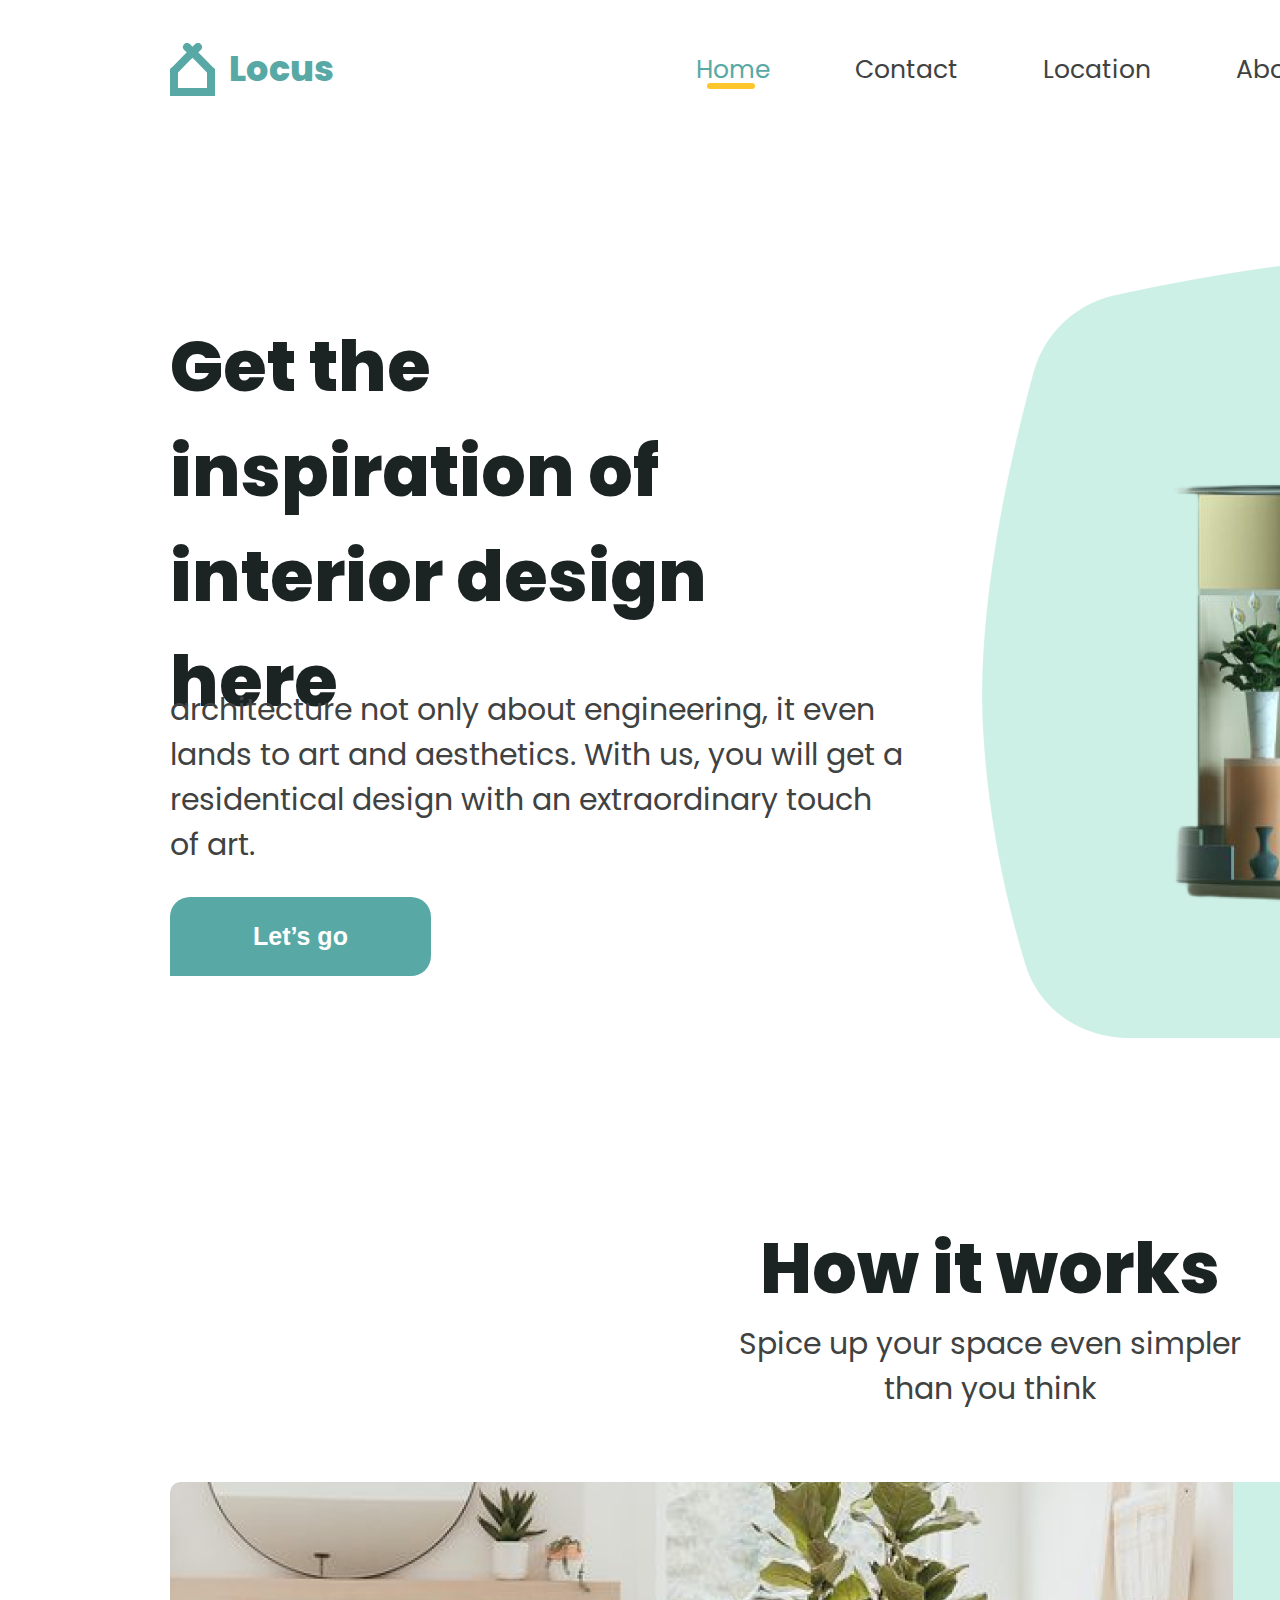
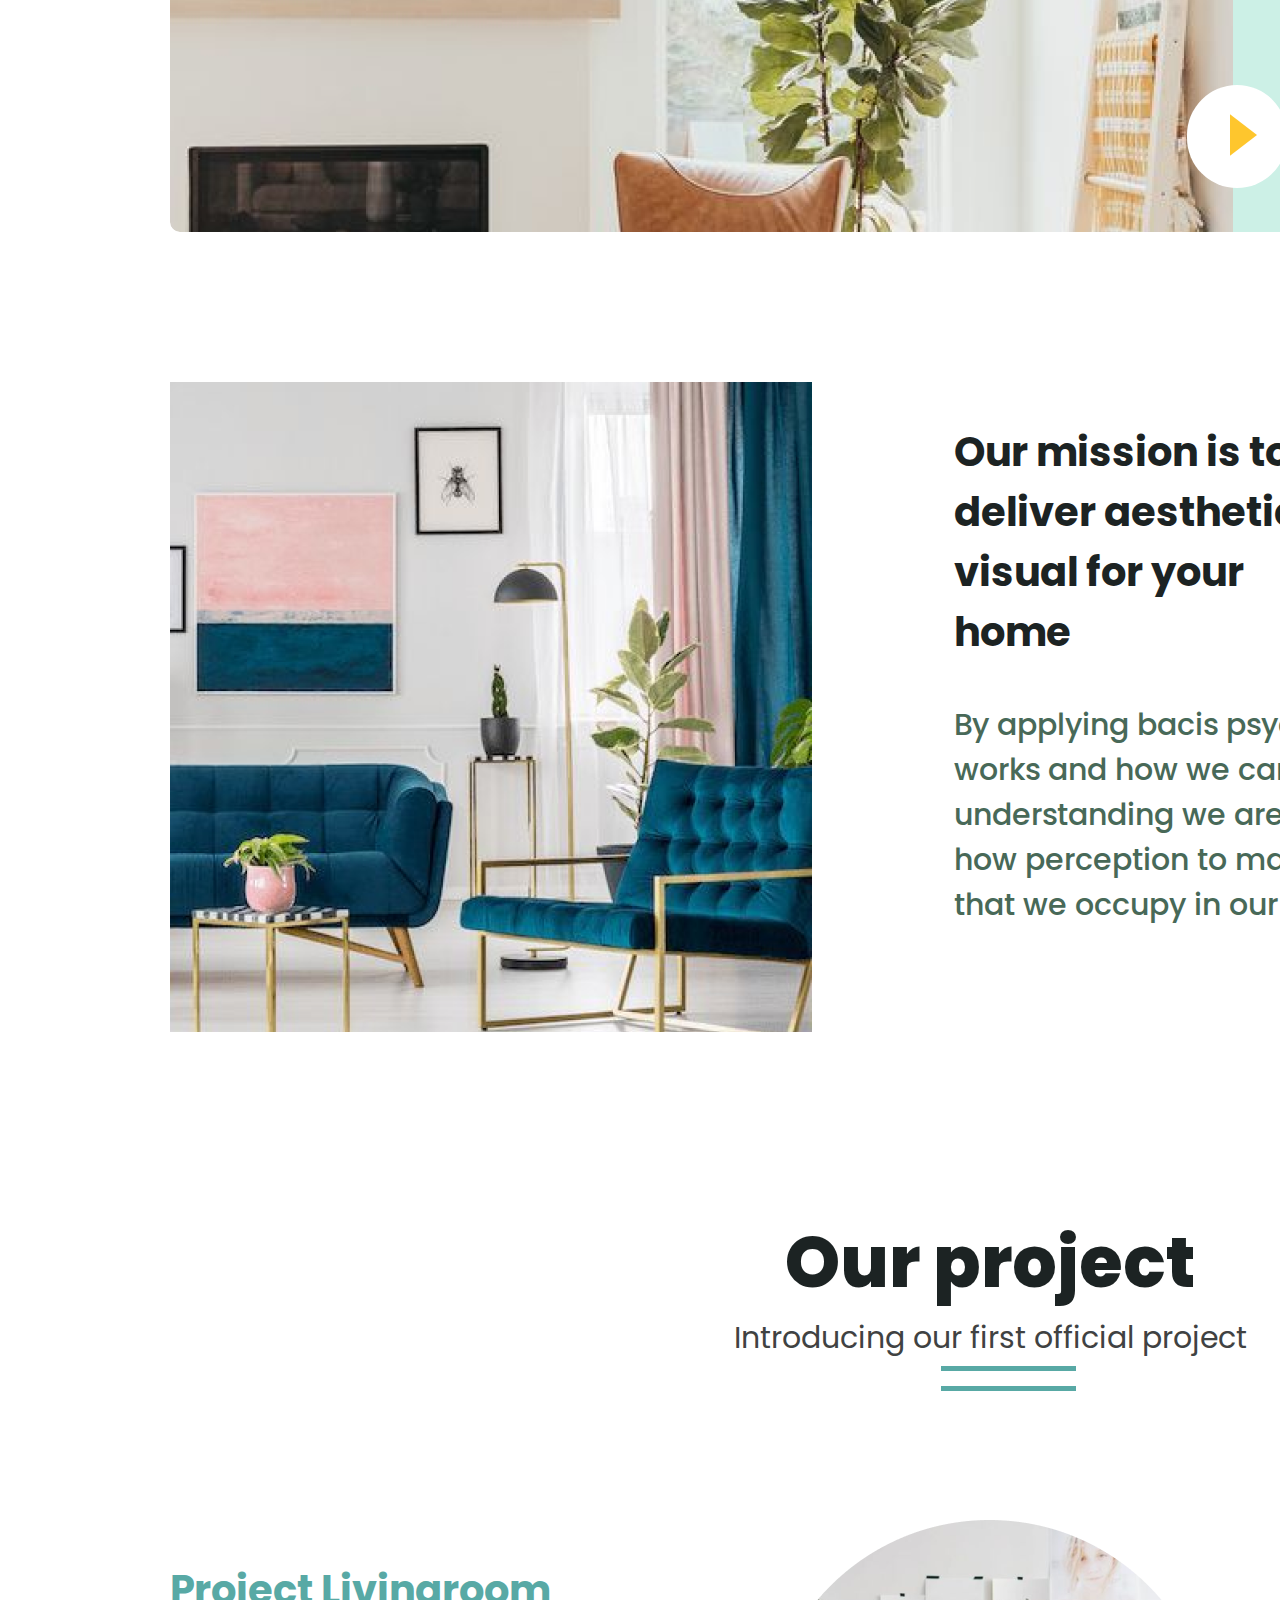
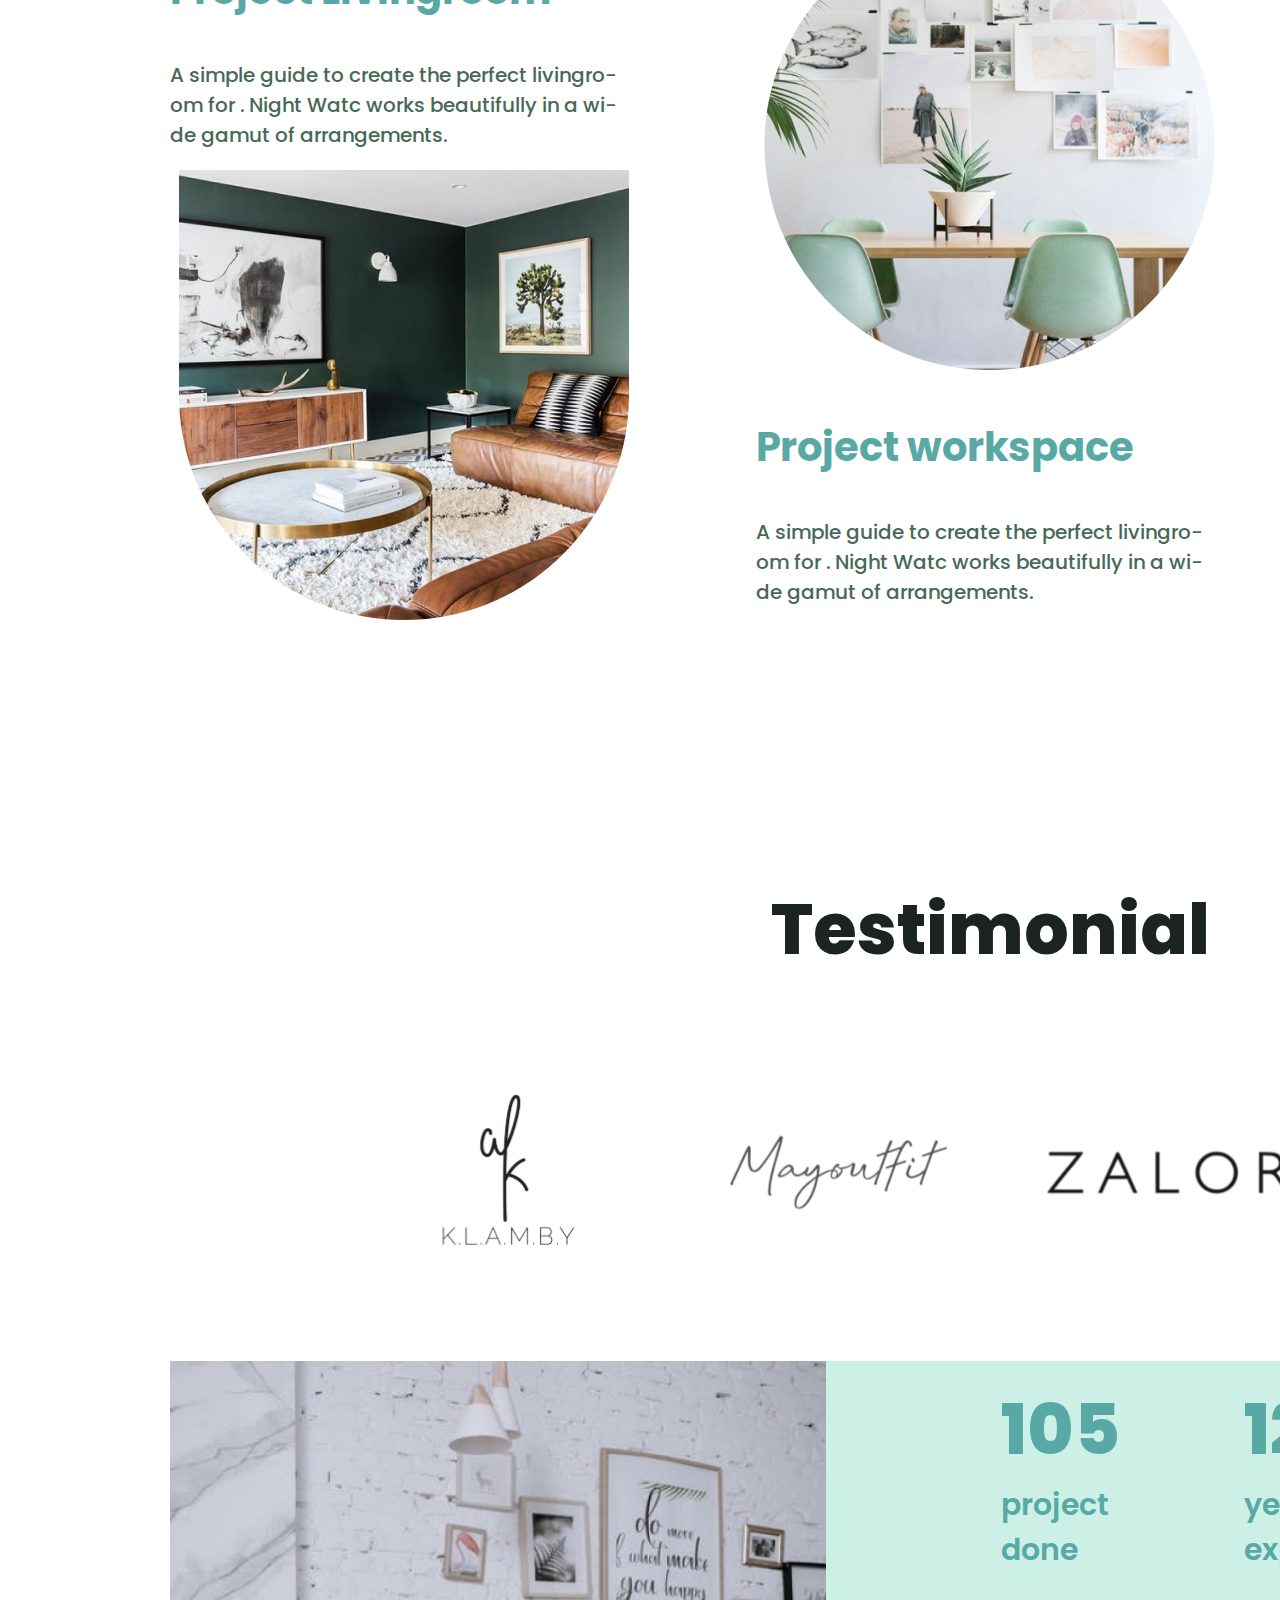
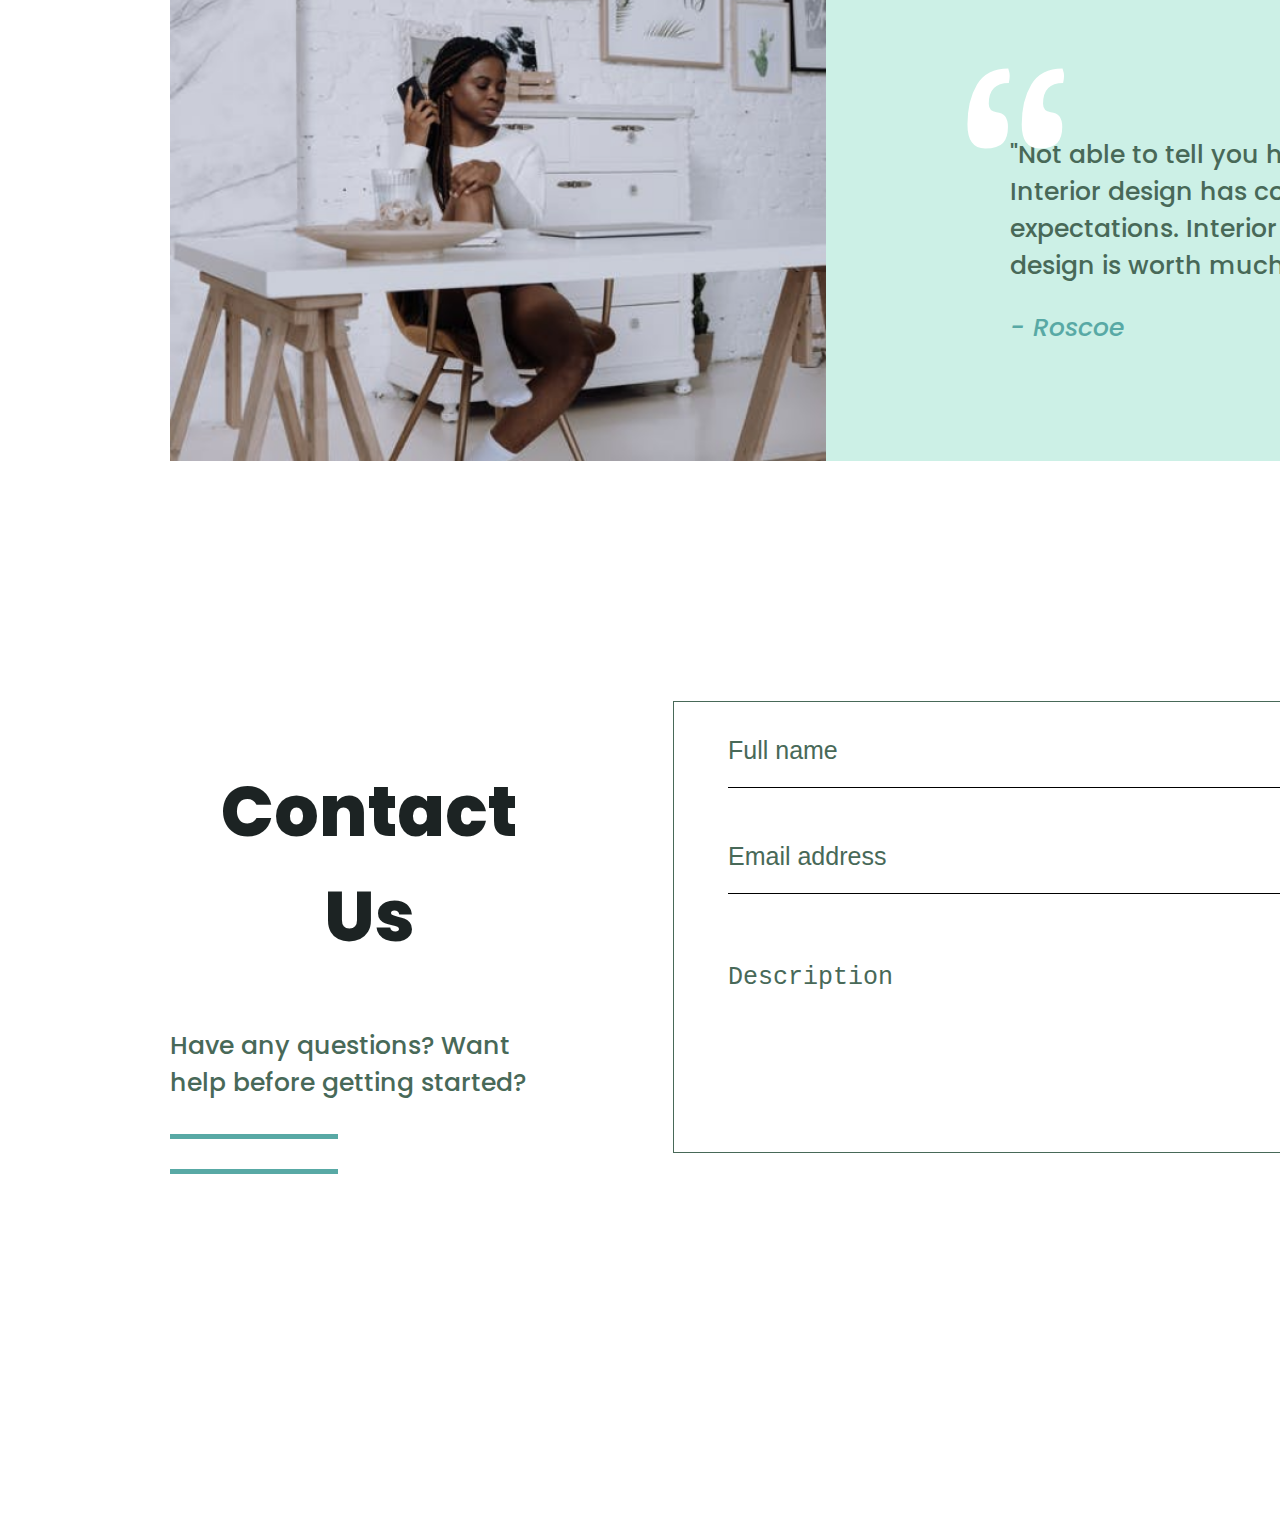
==== commit 24ac9acf: "site_6. practice" ====
--- a/index.html
+++ b/index.html
@@ -1,429 +1,270 @@
-<!DOCTYPE html>
-<html lang="en">
-
-<head>
-    <meta charset="UTF-8">
-    <meta name="viewport" content="width=device-width, initial-scale=1.0">
-    <meta http-equiv="X-UA-Compatible" content="ie=edge">
-    <link rel="stylesheet" href="https://necolas.github.io/normalize.css/8.0.1/normalize.css">
-    <link rel="stylesheet" href="style.css">
-
-    <title>Main</title>
-</head>
-
-<body>
-    <header class="header">
-        <div class="container header_container">
-            <div class="header_left">
-                <a class="header_logo" href="index.html">
-                    <img width="44" height="38" src="img/logo.png" alt="logo">
-                </a>
-                <svg width="27" height="28" viewBox="0 0 27 28" fill="" xmlns="http://www.w3.org/2000/svg">
-                    <path
-                        d="M19.0589 17.6251C20.6705 15.865 21.6275 13.6039 21.769 11.2216C21.9106 8.83932 21.2281 6.48088 19.8362 4.54232C18.4443 2.60377 16.4278 1.20318 14.1252 0.575765C11.8227 -0.0516554 9.37437 0.132305 7.19143 1.09675C5.0085 2.0612 3.22389 3.74739 2.1373 5.87217C1.05071 7.99695 0.728322 10.4309 1.22426 12.7653C1.72021 15.0997 3.00428 17.1923 4.86085 18.6919C6.71741 20.1914 9.0334 21.0064 11.4199 21.0001C13.6723 21.0031 15.8638 20.2691 17.6599 18.9101L25.4079 26.7171C25.4934 26.8061 25.5958 26.8772 25.7091 26.9261C25.8225 26.9751 25.9444 27.0009 26.0679 27.0021C26.1916 27.0024 26.314 26.9773 26.4276 26.9283C26.5411 26.8793 26.6434 26.8074 26.7279 26.7171C26.9018 26.5362 26.999 26.295 26.999 26.0441C26.999 25.7931 26.9018 25.5519 26.7279 25.371L19.0589 17.6251ZM2.88589 10.5001C2.89873 8.81477 3.41021 7.17101 4.35586 5.776C5.30151 4.38098 6.63899 3.29715 8.1997 2.66114C9.76042 2.02513 11.4745 1.86542 13.1258 2.20213C14.7772 2.53884 16.2919 3.3569 17.479 4.55319C18.6661 5.74948 19.4725 7.27044 19.7965 8.92433C20.1204 10.5782 19.9475 12.291 19.2995 13.8468C18.6515 15.4026 17.5574 16.7316 16.1551 17.6665C14.7529 18.6014 13.1052 19.1002 11.4199 19.1C9.14843 19.0892 6.97409 18.1775 5.3741 16.5652C3.77412 14.9528 2.87924 12.7715 2.88589 10.5001Z"
-                        fill="" />
-                </svg>
-
-            </div>
-            <div class="header_right">
-                <div class="header_nav">
-                    <a href="#">
-                        <svg class="btn" width="32" height="23" viewBox="0 0 32 23" fill=""
-                            xmlns="http://www.w3.org/2000/svg">
-                            <path d="M0 23V20.31H32V23H0ZM0 12.76V10.07H32V12.76H0ZM0 2.69V0H32V2.69H0Z" fill="" />
-                        </svg>
-
-                    </a>
-                    <nav class="nav close">
-                        <svg class="nav_close" width="13" height="13" viewBox="0 0 13 13" fill=""
-                            xmlns="http://www.w3.org/2000/svg">
-                            <path
-                                d="M7.4158 6.00409L11.7158 1.71409C11.9041 1.52579 12.0099 1.27039 12.0099 1.00409C12.0099 0.73779 11.9041 0.482395 11.7158 0.294092C11.5275 0.105788 11.2721 0 11.0058 0C10.7395 0 10.4841 0.105788 10.2958 0.294092L6.0058 4.59409L1.7158 0.294092C1.52749 0.105788 1.2721 -1.9841e-09 1.0058 0C0.739497 1.9841e-09 0.484102 0.105788 0.295798 0.294092C0.107495 0.482395 0.0017066 0.73779 0.0017066 1.00409C0.0017066 1.27039 0.107495 1.52579 0.295798 1.71409L4.5958 6.00409L0.295798 10.2941C0.20207 10.3871 0.127676 10.4977 0.0769072 10.6195C0.0261385 10.7414 0 10.8721 0 11.0041C0 11.1361 0.0261385 11.2668 0.0769072 11.3887C0.127676 11.5105 0.20207 11.6211 0.295798 11.7141C0.388761 11.8078 0.499362 11.8822 0.621222 11.933C0.743081 11.9838 0.873786 12.0099 1.0058 12.0099C1.13781 12.0099 1.26852 11.9838 1.39038 11.933C1.51223 11.8822 1.62284 11.8078 1.7158 11.7141L6.0058 7.41409L10.2958 11.7141C10.3888 11.8078 10.4994 11.8822 10.6212 11.933C10.7431 11.9838 10.8738 12.0099 11.0058 12.0099C11.1378 12.0099 11.2685 11.9838 11.3904 11.933C11.5122 11.8822 11.6228 11.8078 11.7158 11.7141C11.8095 11.6211 11.8839 11.5105 11.9347 11.3887C11.9855 11.2668 12.0116 11.1361 12.0116 11.0041C12.0116 10.8721 11.9855 10.7414 11.9347 10.6195C11.8839 10.4977 11.8095 10.3871 11.7158 10.2941L7.4158 6.00409Z"
-                                fill="" />
-                        </svg>
-
-                        <div class="nav_category">
-                            <h2 class="nav_title">MENU</h2>
-                            <h3 class="nav_heding">MAN</h3>
-                            <ul class="nav_list">
-                                <li class="list_item"><a class="nav_link" href="#">Accessories</a></li>
-                                <li class="list_item"><a class="nav_link" href="#">Bags</a></li>
-                                <li class="list_item"><a class="nav_link" href="#">Denim</a></li>
-                                <li class="list_item"><a class="nav_link" href="#">T-Shirts</a></li>
-                            </ul>
-                            <h3 class="nav_heding">WOMAN</h3>
-                            <ul class="nav_list">
-                                <li class="list_item"><a class="nav_link" href="#">Accessories</a></li>
-                                <li class="list_item"><a class="nav_link" href="#">Jackets & Coats</a></li>
-                                <li class="list_item"><a class="nav_link" href="#">Polos</a></li>
-                                <li class="list_item"><a class="nav_link" href="#">T-Shirts</a></li>
-                                <li class="list_item"><a class="nav_link" href="#">Shirts</a></li>
-                            </ul>
-                            <h3 class="nav_heding">KIDS</h3>
-                            <ul class="nav_list">
-                                <li class="list_item"><a class="nav_link" href="#">Accessories</a></li>
-                                <li class="list_item"><a class="nav_link" href="#">Jackets & Coats</a></li>
-                                <li class="list_item"><a class="nav_link" href="#">Polos</a></li>
-                                <li class="list_item"><a class="nav_link" href="#">T-Shirts</a></li>
-                                <li class="list_item"><a class="nav_link" href="#">Shirts</a></li>
-                                <li class="list_item"><a class="nav_link" href="#">Bags</a></li>
-                            </ul>
-                        </div>
-                    </nav>
-                    <a href="regist.html">
-                        <svg width="29" height="29" viewBox="0 0 29 29" fill="" xmlns="http://www.w3.org/2000/svg">
-                            <path
-                                d="M14.5 19.937C19 19.937 22.656 15.464 22.656 9.968C22.656 4.472 19 0 14.5 0C13.3631 0.0217413 12.2463 0.303398 11.2351 0.823397C10.2239 1.34339 9.34507 2.08794 8.66602 3C7.12663 4.99573 6.30819 7.45381 6.34399 9.974C6.34399 15.465 10 19.937 14.5 19.937ZM14.5 1.813C18 1.813 20.844 5.472 20.844 9.969C20.844 14.466 17.998 18.125 14.5 18.125C11.002 18.125 8.15603 14.465 8.15503 9.969C8.15403 5.473 11 1.813 14.5 1.813ZM20.844 18.125C20.6036 18.125 20.373 18.2205 20.203 18.3905C20.033 18.5605 19.9375 18.7911 19.9375 19.0315C19.9375 19.2719 20.033 19.5025 20.203 19.6725C20.373 19.8425 20.6036 19.938 20.844 19.938C22.526 19.9399 24.1386 20.6088 25.3279 21.7982C26.5172 22.9875 27.1861 24.6 27.188 26.282C27.1875 26.5221 27.0918 26.7523 26.922 26.9221C26.7522 27.0918 26.5221 27.1875 26.282 27.188H2.71997C2.47985 27.1875 2.24975 27.0918 2.07996 26.9221C1.91016 26.7523 1.81449 26.5221 1.81396 26.282C1.81608 24.6001 2.48517 22.9877 3.67444 21.7985C4.86371 20.6092 6.47608 19.9401 8.15796 19.938C8.39824 19.938 8.62868 19.8425 8.79858 19.6726C8.96849 19.5027 9.06396 19.2723 9.06396 19.032C9.06396 18.7917 8.96849 18.5613 8.79858 18.3914C8.62868 18.2215 8.39824 18.126 8.15796 18.126C5.99541 18.1279 3.92201 18.9875 2.39258 20.5164C0.863144 22.0453 0.00264777 24.1185 0 26.281C0.000794067 27.0019 0.287502 27.693 0.797241 28.2027C1.30698 28.7125 1.99811 28.9992 2.71899 29H26.282C27.0027 28.9989 27.6936 28.7121 28.2031 28.2024C28.7126 27.6927 28.9992 27.0017 29 26.281C28.9974 24.1187 28.1372 22.0457 26.6083 20.5168C25.0793 18.9878 23.0063 18.1276 20.844 18.125Z"
-                                fill="" />
-                        </svg>
-
-                    </a>
-                    <a href="cart.html">
-                        <svg width="32" height="29" viewBox="0 0 32 29" fill="" xmlns="http://www.w3.org/2000/svg">
-                            <path
-                                d="M26.2 29C25.5522 28.9738 24.9405 28.6948 24.4962 28.2227C24.0519 27.7506 23.8104 27.1232 23.8235 26.475C23.8366 25.8269 24.1033 25.2097 24.5663 24.7559C25.0293 24.3022 25.6518 24.048 26.3 24.048C26.9483 24.048 27.5707 24.3022 28.0337 24.7559C28.4967 25.2097 28.7634 25.8269 28.7765 26.475C28.7896 27.1232 28.5481 27.7506 28.1038 28.2227C27.6594 28.6948 27.0478 28.9738 26.4 29H26.2ZM6.75195 26.32C6.75195 25.79 6.90913 25.2718 7.20361 24.8311C7.4981 24.3904 7.91667 24.0469 8.40637 23.844C8.89608 23.6412 9.43497 23.5881 9.95483 23.6915C10.4747 23.7949 10.9522 24.0502 11.327 24.425C11.7018 24.7998 11.9571 25.2773 12.0605 25.7972C12.164 26.317 12.1108 26.8559 11.908 27.3456C11.7051 27.8353 11.3616 28.2539 10.9209 28.5483C10.4802 28.8428 9.96206 29 9.43201 29C9.0799 29.0003 8.73114 28.9311 8.40576 28.7966C8.08038 28.662 7.78472 28.4646 7.53564 28.2158C7.28657 27.9669 7.08903 27.6713 6.95422 27.3461C6.81942 27.0208 6.75 26.6721 6.75 26.32H6.75195ZM10.552 20.686C10.2926 20.6868 10.04 20.6024 9.83313 20.4457C9.62629 20.2891 9.47661 20.0689 9.40698 19.819L4.57397 2.36401H1.18103C0.867544 2.36401 0.566883 2.23947 0.345215 2.01781C0.123547 1.79614 -0.000976562 1.49549 -0.000976562 1.18201C-0.000976562 0.868519 0.123547 0.567873 0.345215 0.346205C0.566883 0.124537 0.867544 5.81268e-06 1.18103 5.81268e-06H5.46204C5.72153 -0.00080736 5.97406 0.0837201 6.18079 0.240568C6.38751 0.397416 6.53686 0.617884 6.60596 0.868006L11.439 18.323H24.6169L29 8.27501H14.4C14.2418 8.27961 14.0844 8.25242 13.9369 8.19507C13.7894 8.13771 13.6549 8.05134 13.5414 7.94108C13.4279 7.83082 13.3376 7.69891 13.276 7.55315C13.2144 7.40739 13.1826 7.25075 13.1826 7.0925C13.1826 6.93426 13.2144 6.77762 13.276 6.63186C13.3376 6.4861 13.4279 6.35419 13.5414 6.24393C13.6549 6.13367 13.7894 6.0473 13.9369 5.98994C14.0844 5.93259 14.2418 5.90541 14.4 5.91001H30.813C31.0087 5.90996 31.2013 5.95866 31.3734 6.05172C31.5456 6.14478 31.6918 6.27926 31.799 6.44301C31.9068 6.60729 31.9724 6.79569 31.9899 6.99145C32.0073 7.18721 31.9762 7.38424 31.899 7.565L26.494 19.977C26.4016 20.1876 26.25 20.3668 26.0575 20.4927C25.865 20.6186 25.64 20.6858 25.41 20.686H10.552Z"
-                                fill="" />
-                        </svg>
-
-                    </a>
-                </div>
-            </div>
-        </div>
-    </header>
-
-    <main>
-        <div class="promo">
-            <div class="container promo_container">
-                <div class="promo_text">
-                    <h1>THE BRAND OF LUXERIOUS <span>FASHION</span> </h1>
-                </div>
-            </div>
-        </div>
-
-
-        <div class="product">
-            <div class="container product_container">
-                <div class="product_card card_women">
-
-                    <div class="prod_card_text">
-                        <h2> 30% OFF </h2>
-                        <h2><span>FOR WOMEN</span></h2>
-
-                    </div>
-                </div>
-                <div class="product_card card_men">
-
-                    <div class="prod_card_text">
-                        <h2>HOT DEAL </h2>
-                        <h2><span> FOR MEN</span></h2>
-
-                    </div>
-                </div>
-                <div class="product_card card_kids">
-
-                    <div class="prod_card_text">
-                        <h2>NEW ARRIVALS </h2>
-                        <h2><span> FOR KIDS</span></h2>
-                    </div>
-
-                </div>
-                <div class="product_card">
-
-                    <div class="prod_card_text">
-                        <h2>LUXIROUS & TRENDY </h2>
-                        <h2><span>ACCESORIES</span></h2>
-                    </div>
-
-                </div>
-            </div>
-        </div>
-
-        <div class="fetured_items">
-
-            <div class="items_heading">
-                <h1 class="main_heading">Fetured Items</h1>
-                <h3 class="heading">Shop for items based on what we featured in this week</h3>
-            </div>
-
-            <div class="container items_container">
-                <div class="items">
-                    <div class="item_images">
-                        <img src="img/item1.png" alt="">
-                        <img class="hover_img" width="360" height="420" src="img/hover.png" alt="">
-                    </div>
-
-                    <div class="items_text">
-                        <h1>ELLERY X M'O CAPSULE</h1>
-                        <p>Known for her sculptural takes on traditional tailoring,
-                            Australian arbiter of cool Kym Ellery
-                            teams up with Moda Operandi.</p>
-                        <span>$52.00</span>
-
-                    </div>
-                    <button class="add_tocart">
-                        <svg width="32" height="29" viewBox="0 0 32 29" fill="none" xmlns="http://www.w3.org/2000/svg">
-                            <path
-                                d="M26.2 29C25.5522 28.9738 24.9405 28.6948 24.4962 28.2227C24.0519 27.7506 23.8104 27.1232 23.8235 26.475C23.8366 25.8269 24.1033 25.2097 24.5663 24.7559C25.0293 24.3022 25.6518 24.048 26.3 24.048C26.9483 24.048 27.5707 24.3022 28.0337 24.7559C28.4967 25.2097 28.7634 25.8269 28.7765 26.475C28.7896 27.1232 28.5481 27.7506 28.1038 28.2227C27.6594 28.6948 27.0478 28.9738 26.4 29H26.2ZM6.75195 26.32C6.75195 25.79 6.90913 25.2718 7.20361 24.8311C7.4981 24.3904 7.91667 24.0469 8.40637 23.844C8.89608 23.6412 9.43497 23.5881 9.95483 23.6915C10.4747 23.7949 10.9522 24.0502 11.327 24.425C11.7018 24.7998 11.9571 25.2773 12.0605 25.7972C12.164 26.317 12.1108 26.8559 11.908 27.3456C11.7051 27.8353 11.3616 28.2539 10.9209 28.5483C10.4802 28.8428 9.96206 29 9.43201 29C9.0799 29.0003 8.73114 28.9311 8.40576 28.7966C8.08038 28.662 7.78472 28.4646 7.53564 28.2158C7.28657 27.9669 7.08903 27.6713 6.95422 27.3461C6.81942 27.0208 6.75 26.6721 6.75 26.32H6.75195ZM10.552 20.686C10.2926 20.6868 10.04 20.6024 9.83313 20.4457C9.62629 20.2891 9.47661 20.0689 9.40698 19.819L4.57397 2.36401H1.18103C0.867544 2.36401 0.566883 2.23947 0.345215 2.01781C0.123547 1.79614 -0.000976562 1.49549 -0.000976562 1.18201C-0.000976562 0.868519 0.123547 0.567873 0.345215 0.346205C0.566883 0.124537 0.867544 5.81268e-06 1.18103 5.81268e-06H5.46204C5.72153 -0.00080736 5.97406 0.0837201 6.18079 0.240568C6.38751 0.397416 6.53686 0.617884 6.60596 0.868006L11.439 18.323H24.6169L29 8.27501H14.4C14.2418 8.27961 14.0844 8.25242 13.9369 8.19507C13.7894 8.13771 13.6549 8.05134 13.5414 7.94108C13.4279 7.83082 13.3376 7.69891 13.276 7.55315C13.2144 7.40739 13.1826 7.25075 13.1826 7.0925C13.1826 6.93426 13.2144 6.77762 13.276 6.63186C13.3376 6.4861 13.4279 6.35419 13.5414 6.24393C13.6549 6.13367 13.7894 6.0473 13.9369 5.98994C14.0844 5.93259 14.2418 5.90541 14.4 5.91001H30.813C31.0087 5.90996 31.2013 5.95866 31.3734 6.05172C31.5456 6.14478 31.6918 6.27926 31.799 6.44301C31.9068 6.60729 31.9724 6.79569 31.9899 6.99145C32.0073 7.18721 31.9762 7.38424 31.899 7.565L26.494 19.977C26.4016 20.1876 26.25 20.3668 26.0575 20.4927C25.865 20.6186 25.64 20.6858 25.41 20.686H10.552Z"
-                                fill="#E8E8E8" />
-                        </svg>
-                        <span>Add to Cart</span></button>
-                </div>
-                <div class="items">
-                    <div class="item_images">
-                        <img src="img/item2.png" alt="">
-                        <img class="hover_img" width="360" height="420" src="img/hover.png" alt="">
-                    </div>
-                    <div class="items_text">
-                        <h1>ELLERY X M'O CAPSULE</h1>
-                        <p>Known for her sculptural takes on traditional tailoring,
-                            Australian arbiter of cool Kym Ellery
-                            teams up with Moda Operandi.</p>
-                        <span>$52.00</span>
-                    </div>
-                    <button class="add_tocart">
-                        <svg width="32" height="29" viewBox="0 0 32 29" fill="none" xmlns="http://www.w3.org/2000/svg">
-                            <path
-                                d="M26.2 29C25.5522 28.9738 24.9405 28.6948 24.4962 28.2227C24.0519 27.7506 23.8104 27.1232 23.8235 26.475C23.8366 25.8269 24.1033 25.2097 24.5663 24.7559C25.0293 24.3022 25.6518 24.048 26.3 24.048C26.9483 24.048 27.5707 24.3022 28.0337 24.7559C28.4967 25.2097 28.7634 25.8269 28.7765 26.475C28.7896 27.1232 28.5481 27.7506 28.1038 28.2227C27.6594 28.6948 27.0478 28.9738 26.4 29H26.2ZM6.75195 26.32C6.75195 25.79 6.90913 25.2718 7.20361 24.8311C7.4981 24.3904 7.91667 24.0469 8.40637 23.844C8.89608 23.6412 9.43497 23.5881 9.95483 23.6915C10.4747 23.7949 10.9522 24.0502 11.327 24.425C11.7018 24.7998 11.9571 25.2773 12.0605 25.7972C12.164 26.317 12.1108 26.8559 11.908 27.3456C11.7051 27.8353 11.3616 28.2539 10.9209 28.5483C10.4802 28.8428 9.96206 29 9.43201 29C9.0799 29.0003 8.73114 28.9311 8.40576 28.7966C8.08038 28.662 7.78472 28.4646 7.53564 28.2158C7.28657 27.9669 7.08903 27.6713 6.95422 27.3461C6.81942 27.0208 6.75 26.6721 6.75 26.32H6.75195ZM10.552 20.686C10.2926 20.6868 10.04 20.6024 9.83313 20.4457C9.62629 20.2891 9.47661 20.0689 9.40698 19.819L4.57397 2.36401H1.18103C0.867544 2.36401 0.566883 2.23947 0.345215 2.01781C0.123547 1.79614 -0.000976562 1.49549 -0.000976562 1.18201C-0.000976562 0.868519 0.123547 0.567873 0.345215 0.346205C0.566883 0.124537 0.867544 5.81268e-06 1.18103 5.81268e-06H5.46204C5.72153 -0.00080736 5.97406 0.0837201 6.18079 0.240568C6.38751 0.397416 6.53686 0.617884 6.60596 0.868006L11.439 18.323H24.6169L29 8.27501H14.4C14.2418 8.27961 14.0844 8.25242 13.9369 8.19507C13.7894 8.13771 13.6549 8.05134 13.5414 7.94108C13.4279 7.83082 13.3376 7.69891 13.276 7.55315C13.2144 7.40739 13.1826 7.25075 13.1826 7.0925C13.1826 6.93426 13.2144 6.77762 13.276 6.63186C13.3376 6.4861 13.4279 6.35419 13.5414 6.24393C13.6549 6.13367 13.7894 6.0473 13.9369 5.98994C14.0844 5.93259 14.2418 5.90541 14.4 5.91001H30.813C31.0087 5.90996 31.2013 5.95866 31.3734 6.05172C31.5456 6.14478 31.6918 6.27926 31.799 6.44301C31.9068 6.60729 31.9724 6.79569 31.9899 6.99145C32.0073 7.18721 31.9762 7.38424 31.899 7.565L26.494 19.977C26.4016 20.1876 26.25 20.3668 26.0575 20.4927C25.865 20.6186 25.64 20.6858 25.41 20.686H10.552Z"
-                                fill="#E8E8E8" />
-                        </svg>
-                        <span>Add to Cart</span></button>
-                </div>
-
-                <div class="items">
-                    <div class="item_images">
-                        <img src="img/item3.png" alt="">
-                        <img class="hover_img" width="360" height="420" src="img/hover.png" alt="">
-                    </div>
-                    <div class="items_text">
-                        <h1>ELLERY X M'O CAPSULE</h1>
-                        <p>Known for her sculptural takes on traditional tailoring,
-                            Australian arbiter of cool Kym Ellery
-                            teams up with Moda Operandi.</p>
-                        <span>$52.00</span>
-                    </div>
-                    <button class="add_tocart">
-                        <svg width="32" height="29" viewBox="0 0 32 29" fill="none" xmlns="http://www.w3.org/2000/svg">
-                            <path
-                                d="M26.2 29C25.5522 28.9738 24.9405 28.6948 24.4962 28.2227C24.0519 27.7506 23.8104 27.1232 23.8235 26.475C23.8366 25.8269 24.1033 25.2097 24.5663 24.7559C25.0293 24.3022 25.6518 24.048 26.3 24.048C26.9483 24.048 27.5707 24.3022 28.0337 24.7559C28.4967 25.2097 28.7634 25.8269 28.7765 26.475C28.7896 27.1232 28.5481 27.7506 28.1038 28.2227C27.6594 28.6948 27.0478 28.9738 26.4 29H26.2ZM6.75195 26.32C6.75195 25.79 6.90913 25.2718 7.20361 24.8311C7.4981 24.3904 7.91667 24.0469 8.40637 23.844C8.89608 23.6412 9.43497 23.5881 9.95483 23.6915C10.4747 23.7949 10.9522 24.0502 11.327 24.425C11.7018 24.7998 11.9571 25.2773 12.0605 25.7972C12.164 26.317 12.1108 26.8559 11.908 27.3456C11.7051 27.8353 11.3616 28.2539 10.9209 28.5483C10.4802 28.8428 9.96206 29 9.43201 29C9.0799 29.0003 8.73114 28.9311 8.40576 28.7966C8.08038 28.662 7.78472 28.4646 7.53564 28.2158C7.28657 27.9669 7.08903 27.6713 6.95422 27.3461C6.81942 27.0208 6.75 26.6721 6.75 26.32H6.75195ZM10.552 20.686C10.2926 20.6868 10.04 20.6024 9.83313 20.4457C9.62629 20.2891 9.47661 20.0689 9.40698 19.819L4.57397 2.36401H1.18103C0.867544 2.36401 0.566883 2.23947 0.345215 2.01781C0.123547 1.79614 -0.000976562 1.49549 -0.000976562 1.18201C-0.000976562 0.868519 0.123547 0.567873 0.345215 0.346205C0.566883 0.124537 0.867544 5.81268e-06 1.18103 5.81268e-06H5.46204C5.72153 -0.00080736 5.97406 0.0837201 6.18079 0.240568C6.38751 0.397416 6.53686 0.617884 6.60596 0.868006L11.439 18.323H24.6169L29 8.27501H14.4C14.2418 8.27961 14.0844 8.25242 13.9369 8.19507C13.7894 8.13771 13.6549 8.05134 13.5414 7.94108C13.4279 7.83082 13.3376 7.69891 13.276 7.55315C13.2144 7.40739 13.1826 7.25075 13.1826 7.0925C13.1826 6.93426 13.2144 6.77762 13.276 6.63186C13.3376 6.4861 13.4279 6.35419 13.5414 6.24393C13.6549 6.13367 13.7894 6.0473 13.9369 5.98994C14.0844 5.93259 14.2418 5.90541 14.4 5.91001H30.813C31.0087 5.90996 31.2013 5.95866 31.3734 6.05172C31.5456 6.14478 31.6918 6.27926 31.799 6.44301C31.9068 6.60729 31.9724 6.79569 31.9899 6.99145C32.0073 7.18721 31.9762 7.38424 31.899 7.565L26.494 19.977C26.4016 20.1876 26.25 20.3668 26.0575 20.4927C25.865 20.6186 25.64 20.6858 25.41 20.686H10.552Z"
-                                fill="#E8E8E8" />
-                        </svg>
-                        <span>Add to Cart</span></button>
-                </div>
-
-                <div class="items">
-                    <div class="item_images">
-                        <img src="img/item4.png" alt="">
-                        <img class="hover_img" width="360" height="420" src="img/hover.png" alt="">
-                    </div>
-                    <div class="items_text">
-                        <h1>ELLERY X M'O CAPSULE</h1>
-                        <p>Known for her sculptural takes on traditional tailoring,
-                            Australian arbiter of cool Kym Ellery
-                            teams up with Moda Operandi.</p>
-                        <span>$52.00</span>
-                    </div>
-                    <button class="add_tocart">
-                        <svg width="32" height="29" viewBox="0 0 32 29" fill="none" xmlns="http://www.w3.org/2000/svg">
-                            <path
-                                d="M26.2 29C25.5522 28.9738 24.9405 28.6948 24.4962 28.2227C24.0519 27.7506 23.8104 27.1232 23.8235 26.475C23.8366 25.8269 24.1033 25.2097 24.5663 24.7559C25.0293 24.3022 25.6518 24.048 26.3 24.048C26.9483 24.048 27.5707 24.3022 28.0337 24.7559C28.4967 25.2097 28.7634 25.8269 28.7765 26.475C28.7896 27.1232 28.5481 27.7506 28.1038 28.2227C27.6594 28.6948 27.0478 28.9738 26.4 29H26.2ZM6.75195 26.32C6.75195 25.79 6.90913 25.2718 7.20361 24.8311C7.4981 24.3904 7.91667 24.0469 8.40637 23.844C8.89608 23.6412 9.43497 23.5881 9.95483 23.6915C10.4747 23.7949 10.9522 24.0502 11.327 24.425C11.7018 24.7998 11.9571 25.2773 12.0605 25.7972C12.164 26.317 12.1108 26.8559 11.908 27.3456C11.7051 27.8353 11.3616 28.2539 10.9209 28.5483C10.4802 28.8428 9.96206 29 9.43201 29C9.0799 29.0003 8.73114 28.9311 8.40576 28.7966C8.08038 28.662 7.78472 28.4646 7.53564 28.2158C7.28657 27.9669 7.08903 27.6713 6.95422 27.3461C6.81942 27.0208 6.75 26.6721 6.75 26.32H6.75195ZM10.552 20.686C10.2926 20.6868 10.04 20.6024 9.83313 20.4457C9.62629 20.2891 9.47661 20.0689 9.40698 19.819L4.57397 2.36401H1.18103C0.867544 2.36401 0.566883 2.23947 0.345215 2.01781C0.123547 1.79614 -0.000976562 1.49549 -0.000976562 1.18201C-0.000976562 0.868519 0.123547 0.567873 0.345215 0.346205C0.566883 0.124537 0.867544 5.81268e-06 1.18103 5.81268e-06H5.46204C5.72153 -0.00080736 5.97406 0.0837201 6.18079 0.240568C6.38751 0.397416 6.53686 0.617884 6.60596 0.868006L11.439 18.323H24.6169L29 8.27501H14.4C14.2418 8.27961 14.0844 8.25242 13.9369 8.19507C13.7894 8.13771 13.6549 8.05134 13.5414 7.94108C13.4279 7.83082 13.3376 7.69891 13.276 7.55315C13.2144 7.40739 13.1826 7.25075 13.1826 7.0925C13.1826 6.93426 13.2144 6.77762 13.276 6.63186C13.3376 6.4861 13.4279 6.35419 13.5414 6.24393C13.6549 6.13367 13.7894 6.0473 13.9369 5.98994C14.0844 5.93259 14.2418 5.90541 14.4 5.91001H30.813C31.0087 5.90996 31.2013 5.95866 31.3734 6.05172C31.5456 6.14478 31.6918 6.27926 31.799 6.44301C31.9068 6.60729 31.9724 6.79569 31.9899 6.99145C32.0073 7.18721 31.9762 7.38424 31.899 7.565L26.494 19.977C26.4016 20.1876 26.25 20.3668 26.0575 20.4927C25.865 20.6186 25.64 20.6858 25.41 20.686H10.552Z"
-                                fill="#E8E8E8" />
-                        </svg>
-                        <span>Add to Cart</span></button>
-                </div>
-
-                <div class="items">
-                    <div class="item_images">
-                        <img src="img/item5.png" alt="">
-                        <img class="hover_img" width="360" height="420" src="img/hover.png" alt="">
-                    </div>
-                    <div class="items_text">
-                        <h1>ELLERY X M'O CAPSULE</h1>
-                        <p>Known for her sculptural takes on traditional tailoring,
-                            Australian arbiter of cool Kym Ellery
-                            teams up with Moda Operandi.</p>
-                        <span>$52.00</span>
-                    </div>
-                    <button class="add_tocart">
-                        <svg width="32" height="29" viewBox="0 0 32 29" fill="none" xmlns="http://www.w3.org/2000/svg">
-                            <path
-                                d="M26.2 29C25.5522 28.9738 24.9405 28.6948 24.4962 28.2227C24.0519 27.7506 23.8104 27.1232 23.8235 26.475C23.8366 25.8269 24.1033 25.2097 24.5663 24.7559C25.0293 24.3022 25.6518 24.048 26.3 24.048C26.9483 24.048 27.5707 24.3022 28.0337 24.7559C28.4967 25.2097 28.7634 25.8269 28.7765 26.475C28.7896 27.1232 28.5481 27.7506 28.1038 28.2227C27.6594 28.6948 27.0478 28.9738 26.4 29H26.2ZM6.75195 26.32C6.75195 25.79 6.90913 25.2718 7.20361 24.8311C7.4981 24.3904 7.91667 24.0469 8.40637 23.844C8.89608 23.6412 9.43497 23.5881 9.95483 23.6915C10.4747 23.7949 10.9522 24.0502 11.327 24.425C11.7018 24.7998 11.9571 25.2773 12.0605 25.7972C12.164 26.317 12.1108 26.8559 11.908 27.3456C11.7051 27.8353 11.3616 28.2539 10.9209 28.5483C10.4802 28.8428 9.96206 29 9.43201 29C9.0799 29.0003 8.73114 28.9311 8.40576 28.7966C8.08038 28.662 7.78472 28.4646 7.53564 28.2158C7.28657 27.9669 7.08903 27.6713 6.95422 27.3461C6.81942 27.0208 6.75 26.6721 6.75 26.32H6.75195ZM10.552 20.686C10.2926 20.6868 10.04 20.6024 9.83313 20.4457C9.62629 20.2891 9.47661 20.0689 9.40698 19.819L4.57397 2.36401H1.18103C0.867544 2.36401 0.566883 2.23947 0.345215 2.01781C0.123547 1.79614 -0.000976562 1.49549 -0.000976562 1.18201C-0.000976562 0.868519 0.123547 0.567873 0.345215 0.346205C0.566883 0.124537 0.867544 5.81268e-06 1.18103 5.81268e-06H5.46204C5.72153 -0.00080736 5.97406 0.0837201 6.18079 0.240568C6.38751 0.397416 6.53686 0.617884 6.60596 0.868006L11.439 18.323H24.6169L29 8.27501H14.4C14.2418 8.27961 14.0844 8.25242 13.9369 8.19507C13.7894 8.13771 13.6549 8.05134 13.5414 7.94108C13.4279 7.83082 13.3376 7.69891 13.276 7.55315C13.2144 7.40739 13.1826 7.25075 13.1826 7.0925C13.1826 6.93426 13.2144 6.77762 13.276 6.63186C13.3376 6.4861 13.4279 6.35419 13.5414 6.24393C13.6549 6.13367 13.7894 6.0473 13.9369 5.98994C14.0844 5.93259 14.2418 5.90541 14.4 5.91001H30.813C31.0087 5.90996 31.2013 5.95866 31.3734 6.05172C31.5456 6.14478 31.6918 6.27926 31.799 6.44301C31.9068 6.60729 31.9724 6.79569 31.9899 6.99145C32.0073 7.18721 31.9762 7.38424 31.899 7.565L26.494 19.977C26.4016 20.1876 26.25 20.3668 26.0575 20.4927C25.865 20.6186 25.64 20.6858 25.41 20.686H10.552Z"
-                                fill="#E8E8E8" />
-                        </svg>
-                        <span>Add to Cart</span></button>
-                </div>
-
-                <div class="items">
-                    <div class="item_images">
-                        <img src="img/item6.png" alt="">
-                        <img class="hover_img" width="360" height="420" src="img/hover.png" alt="">
-                    </div>
-                    <div class="items_text">
-                        <h1>ELLERY X M'O CAPSULE</h1>
-                        <p>Known for her sculptural takes on traditional tailoring,
-                            Australian arbiter of cool Kym Ellery
-                            teams up with Moda Operandi.</p>
-                        <span>$52.00</span>
-                    </div>
-                    <button class="add_tocart">
-                        <svg width="32" height="29" viewBox="0 0 32 29" fill="none" xmlns="http://www.w3.org/2000/svg">
-                            <path
-                                d="M26.2 29C25.5522 28.9738 24.9405 28.6948 24.4962 28.2227C24.0519 27.7506 23.8104 27.1232 23.8235 26.475C23.8366 25.8269 24.1033 25.2097 24.5663 24.7559C25.0293 24.3022 25.6518 24.048 26.3 24.048C26.9483 24.048 27.5707 24.3022 28.0337 24.7559C28.4967 25.2097 28.7634 25.8269 28.7765 26.475C28.7896 27.1232 28.5481 27.7506 28.1038 28.2227C27.6594 28.6948 27.0478 28.9738 26.4 29H26.2ZM6.75195 26.32C6.75195 25.79 6.90913 25.2718 7.20361 24.8311C7.4981 24.3904 7.91667 24.0469 8.40637 23.844C8.89608 23.6412 9.43497 23.5881 9.95483 23.6915C10.4747 23.7949 10.9522 24.0502 11.327 24.425C11.7018 24.7998 11.9571 25.2773 12.0605 25.7972C12.164 26.317 12.1108 26.8559 11.908 27.3456C11.7051 27.8353 11.3616 28.2539 10.9209 28.5483C10.4802 28.8428 9.96206 29 9.43201 29C9.0799 29.0003 8.73114 28.9311 8.40576 28.7966C8.08038 28.662 7.78472 28.4646 7.53564 28.2158C7.28657 27.9669 7.08903 27.6713 6.95422 27.3461C6.81942 27.0208 6.75 26.6721 6.75 26.32H6.75195ZM10.552 20.686C10.2926 20.6868 10.04 20.6024 9.83313 20.4457C9.62629 20.2891 9.47661 20.0689 9.40698 19.819L4.57397 2.36401H1.18103C0.867544 2.36401 0.566883 2.23947 0.345215 2.01781C0.123547 1.79614 -0.000976562 1.49549 -0.000976562 1.18201C-0.000976562 0.868519 0.123547 0.567873 0.345215 0.346205C0.566883 0.124537 0.867544 5.81268e-06 1.18103 5.81268e-06H5.46204C5.72153 -0.00080736 5.97406 0.0837201 6.18079 0.240568C6.38751 0.397416 6.53686 0.617884 6.60596 0.868006L11.439 18.323H24.6169L29 8.27501H14.4C14.2418 8.27961 14.0844 8.25242 13.9369 8.19507C13.7894 8.13771 13.6549 8.05134 13.5414 7.94108C13.4279 7.83082 13.3376 7.69891 13.276 7.55315C13.2144 7.40739 13.1826 7.25075 13.1826 7.0925C13.1826 6.93426 13.2144 6.77762 13.276 6.63186C13.3376 6.4861 13.4279 6.35419 13.5414 6.24393C13.6549 6.13367 13.7894 6.0473 13.9369 5.98994C14.0844 5.93259 14.2418 5.90541 14.4 5.91001H30.813C31.0087 5.90996 31.2013 5.95866 31.3734 6.05172C31.5456 6.14478 31.6918 6.27926 31.799 6.44301C31.9068 6.60729 31.9724 6.79569 31.9899 6.99145C32.0073 7.18721 31.9762 7.38424 31.899 7.565L26.494 19.977C26.4016 20.1876 26.25 20.3668 26.0575 20.4927C25.865 20.6186 25.64 20.6858 25.41 20.686H10.552Z"
-                                fill="#E8E8E8" />
-                        </svg>
-                        <span>Add to Cart</span></button>
-                </div>
-                <a href="catalog.html"><button class="going_on"> Browse All Product</button></a>
-            </div>
-        </div>
-        <!-- class="going_on"
-        Browse All Product -->
-    </main>
-
-
-    <footer>
-        <div class="staff">
-            <div class="container deliv_container">
-                <div class="deliv">
-                    <img src="img/deliv.svg" alt="">
-
-                    <h1>Free Delivery</h1>
-                    <div class="deliv_text">
-                        <p>Worldwide delivery on all.
-                            Authorit tively morph next-generation
-                            innov tion with extensive models.</p>
-                    </div>
-                </div>
-                <div class="deliv">
-                    <img src="img/ssale.svg" alt="">
-
-                    <h1>Sales & discounts</h1>
-                    <div class="deliv_text">
-                        <p>Worldwide delivery on all.
-                            Authorit tively morph next-generation
-                            innov tion with extensive models.</p>
-                    </div>
-                </div>
-                <div class="deliv">
-                    <img src="img/prime.svg" alt="">
-
-                    <h1>Quality assurance</h1>
-                    <div class="deliv_text">
-                        <p>Worldwide delivery on all.
-                            Authorit tively morph next-generation
-                            innov tion with extensive models.</p>
-                    </div>
-                </div>
-            </div>
-        </div>
-
-
-        <form action="#">
-            <div class="footer_foto">
-                <div class="container container_ft_f">
-                    <div class="container right">
-                        <img src="img/rand.png" alt="">
-                        <p>“Vestibulum quis porttitor dui! Quisque <br> viverra nunc mi, a
-                            pulvinar purus <br> condimentum“</p>
-                    </div>
-
-                    <div class="container left">
-                        <div class="foot_text">
-                            <h1>SUBSCRIBE </h1>
-                            <span> FOR OUR NEWLETTER AND PROMOTION</span>
-                        </div>
-                        <div class="form">
-                            <input class="form_email" placeholder="Enter Your Email" type="email">
-                            <input class="form_btn" type="submit" value="Subscribe">
-                        </div>
-
-                    </div>
-                </div>
-            </div>
-
-
-        </form>
-
-
-        <div class="footer_end">
-            <div class="container">
-                <div class="copyright">
-                    <div class="copyright_text">
-                        <p>© 2021 Brand All Rights Reserved.</p>
-                    </div>
-                    <div class="socials">
-                        <svg width="32" height="32" viewBox="0 0 32 32" fill="" xmlns="http://www.w3.org/2000/svg">
-                            <path d="M31.4506 0H0V32H31.4506V0Z" fill="" />
-                            <path
-                                d="M19.0884 16.28L19.5069 13.616H16.8902V11.8873C16.8902 11.1585 17.2557 10.4481 18.4277 10.4481H19.6172V8.17997C19.6172 8.17997 18.5377 8 17.5056 8C15.3507 8 13.9422 9.27593 13.9422 11.5857V13.616H11.5469V16.28H13.9422V22.72H16.8902V16.28H19.0884Z"
-                                fill="black" />
-                        </svg>
-                        <svg width="33" height="32" viewBox="0 0 33 32" fill="" xmlns="http://www.w3.org/2000/svg">
-                            <path d="M32.1889 0H0.738281V32H32.1889V0Z" fill="" />
-                            <g clip-path="url(#clip0)">
-                                <path
-                                    d="M16.139 12.6816C14.0238 12.6816 12.3177 14.3849 12.3177 16.4966C12.3177 18.6083 14.0238 20.3117 16.139 20.3117C18.2541 20.3117 19.9602 18.6083 19.9602 16.4966C19.9602 14.3849 18.2541 12.6816 16.139 12.6816ZM16.139 18.9769C14.7721 18.9769 13.6547 17.8646 13.6547 16.4966C13.6547 15.1287 14.7688 14.0164 16.139 14.0164C17.5092 14.0164 18.6233 15.1287 18.6233 16.4966C18.6233 17.8646 17.5058 18.9769 16.139 18.9769ZM21.0078 12.5255C21.0078 13.0203 20.6087 13.4154 20.1165 13.4154C19.621 13.4154 19.2252 13.0169 19.2252 12.5255C19.2252 12.0341 19.6243 11.6357 20.1165 11.6357C20.6087 11.6357 21.0078 12.0341 21.0078 12.5255ZM23.5386 13.4287C23.4821 12.2367 23.2094 11.1808 22.3347 10.3109C21.4634 9.44097 20.4058 9.1687 19.2119 9.10894C17.9814 9.03921 14.2932 9.03921 13.0627 9.10894C11.8721 9.16538 10.8145 9.43765 9.93987 10.3076C9.06522 11.1775 8.79584 12.2333 8.73597 13.4253C8.66613 14.6539 8.66613 18.3361 8.73597 19.5646C8.79251 20.7566 9.06522 21.8124 9.93987 22.6824C10.8145 23.5523 11.8688 23.8246 13.0627 23.8843C14.2932 23.9541 17.9814 23.9541 19.2119 23.8843C20.4058 23.8279 21.4634 23.5556 22.3347 22.6824C23.2061 21.8124 23.4788 20.7566 23.5386 19.5646C23.6085 18.3361 23.6085 14.6572 23.5386 13.4287ZM21.949 20.8828C21.6895 21.5335 21.1874 22.0349 20.5322 22.2972C19.5511 22.6857 17.2231 22.596 16.139 22.596C15.0548 22.596 12.7235 22.6824 11.7457 22.2972C11.0939 22.0382 10.5917 21.5369 10.329 20.8828C9.93987 19.9033 10.0297 17.5791 10.0297 16.4966C10.0297 15.4142 9.9432 13.0867 10.329 12.1105C10.5884 11.4597 11.0906 10.9583 11.7457 10.696C12.7268 10.3076 15.0548 10.3972 16.139 10.3972C17.2231 10.3972 19.5545 10.3109 20.5322 10.696C21.184 10.955 21.6862 11.4564 21.949 12.1105C22.3381 13.09 22.2483 15.4142 22.2483 16.4966C22.2483 17.5791 22.3381 19.9066 21.949 20.8828Z"
-                                    fill="black" />
-                            </g>
-                            <defs>
-                                <clipPath>
-                                    <rect width="14.8991" height="17" fill="white" transform="translate(8.68555 8)" />
-                                </clipPath>
-                            </defs>
-                        </svg>
-                        <svg width="32" height="32" viewBox="0 0 32 32" fill="" xmlns="http://www.w3.org/2000/svg">
-                            <path d="M31.9259 0H0.475342V32H31.9259V0Z" fill="" />
-                            <g clip-path="url(#clip0)">
-                                <path
-                                    d="M16.7401 8.20312C13.5554 8.20312 10.408 10.3406 10.408 13.8C10.408 16 11.6371 17.25 12.3821 17.25C12.6894 17.25 12.8663 16.3875 12.8663 16.1438C12.8663 15.8531 12.1307 15.2344 12.1307 14.025C12.1307 11.5125 14.0303 9.73125 16.4887 9.73125C18.6025 9.73125 20.1669 10.9406 20.1669 13.1625C20.1669 14.8219 19.5057 17.9344 17.364 17.9344C16.5911 17.9344 15.9299 17.3719 15.9299 16.5656C15.9299 15.3844 16.7494 14.2406 16.7494 13.0219C16.7494 10.9531 13.8348 11.3281 13.8348 13.8281C13.8348 14.3531 13.8999 14.9344 14.1327 15.4125C13.7044 17.2688 12.8291 20.0344 12.8291 21.9469C12.8291 22.5375 12.9129 23.1188 12.9687 23.7094C13.0743 23.8281 13.0215 23.8156 13.1829 23.7563C14.7473 21.6 14.6915 21.1781 15.3992 18.3562C15.7809 19.0875 16.768 19.4812 17.5502 19.4812C20.8466 19.4812 22.3272 16.2469 22.3272 13.3313C22.3272 10.2281 19.664 8.20312 16.7401 8.20312Z"
-                                    fill="black" />
-                            </g>
-                            <defs>
-                                <clipPath>
-                                    <rect width="11.9193" height="16" fill="" transform="translate(10.408 8)" />
-                                </clipPath>
-                            </defs>
-                        </svg>
-                        <svg width="32" height="32" viewBox="0 0 32 32" fill="none" xmlns="http://www.w3.org/2000/svg">
-                            <path d="M31.6635 0H0.212891V32H31.6635V0Z" fill="" />
-                            <g clip-path="url(#clip0)">
-                                <path
-                                    d="M22.4179 12.7411C22.428 12.8832 22.428 13.0253 22.428 13.1675C22.428 17.5025 19.1507 22.4974 13.1608 22.4974C11.3155 22.4974 9.6012 21.9593 8.15918 21.0253C8.42137 21.0558 8.67345 21.0659 8.94573 21.0659C10.4684 21.0659 11.8701 20.5482 12.9894 19.6649C11.5575 19.6345 10.3575 18.6903 9.94403 17.3908C10.1457 17.4213 10.3474 17.4416 10.5592 17.4416C10.8516 17.4416 11.1441 17.4009 11.4163 17.3299C9.92388 17.0253 8.80453 15.7055 8.80453 14.1116V14.071C9.23812 14.3147 9.74236 14.467 10.2768 14.4873C9.39947 13.8984 8.8247 12.8933 8.8247 11.7563C8.8247 11.1472 8.98602 10.5888 9.26839 10.1015C10.8717 12.0913 13.2818 13.3908 15.9843 13.5329C15.9339 13.2893 15.9036 13.0355 15.9036 12.7817C15.9036 10.9746 17.3557 9.5025 19.1608 9.5025C20.0986 9.5025 20.9456 9.89844 21.5406 10.538C22.2767 10.3959 22.9826 10.1218 23.6078 9.74616C23.3658 10.5076 22.8515 11.1472 22.1759 11.5533C22.8313 11.4822 23.4666 11.2994 24.0515 11.0457C23.6079 11.6954 23.0532 12.274 22.4179 12.7411Z"
-                                    fill="black" />
-                            </g>
-                            <defs>
-                                <clipPath>
-                                    <rect width="15.8924" height="16" fill="" transform="translate(8.15918 8)" />
-                                </clipPath>
-                            </defs>
-                        </svg>
-
-                    </div>
-                </div>
-            </div>
-        </div>
-
-    </footer>
-
-
-
-    <script src="menu.js">
-
-
-        // let button = document.querySelector('.btn');
-        // let btn = document.querySelector('.nav_close');
-        // let nav = document.querySelector('.nav');
-
-
-        // button.onclick = function () {
-        //     nav.classList.toggle('open');
-        //     nav.classList.toggle('close');
-        // };
-
-
-        // btn.onclick = function () {
-        //     nav.classList.toggle('close');
-        // };
-    </script>
-</body>
-
+<!DOCTYPE html>
+<html lang="en">
+
+<head>
+    <meta charset="UTF-8">
+    <meta http-equiv="X-UA-Compatible" content="IE=edge">
+    <meta name="viewport" content="width=device-width, initial-scale=1.0">
+    <link rel="stylesheet" href="style.css">
+    <link rel="stylesheet" href="https://necolas.github.io/normalize.css/8.0.1/normalize.css">
+    <title>Locus</title>
+</head>
+
+<body>
+    <header class="header wrapper">
+        <div class="header__logo">
+            <a href="index.html" class="header__logo__img">
+                <svg width="45" height="53" viewBox="0 0 45 53" fill="none" xmlns="http://www.w3.org/2000/svg">
+                    <path d="M4 28V49H25" stroke="#58A9A5" stroke-width="8" stroke-linecap="round" />
+                    <path d="M41 28V49H20" stroke="#58A9A5" stroke-width="8" stroke-linecap="round" />
+                    <path d="M41 28L28.8588 15.4666L17 4" stroke="#58A9A5" stroke-width="8" stroke-linecap="round" />
+                    <path d="M4 28L16.1412 15.4666L28 4" stroke="#58A9A5" stroke-width="8" stroke-linecap="round" />
+                </svg>
+
+                <p class="header__logo__img__name">Locus</p>
+            </a>
+        </div>
+        <nav class="header__nav">
+            <ul class="header__nav__list">
+                <li class="header__nav__list__item">
+                    <a aria-current="true" class="header__nav__list__item__link" href="index.html"> Home</a>
+                </li>
+                <li class="header__nav__list__item">
+                    <a href="#contact__ud__link" class="header__nav__list__item__link"> Contact</a>
+                </li>
+                <li class="header__nav__list__item">
+                    <a href="#" class="header__nav__list__item__link"> Location</a>
+                </li>
+                <li class="header__nav__list__item">
+                    <a href="#" class="header__nav__list__item__link"> About Us</a>
+                </li>
+            </ul>
+        </nav>
+        <div class="header__button">
+            <button class="header__button__signIn">
+                Sign Up
+            </button>
+        </div>
+    </header>
+    <section class="content wrapper">
+        <div class="promo">
+            <div class="promo__text">
+                <h2 class="promo__text__heading">
+                    Get the inspiration
+                    of interior design
+                    here
+                </h2>
+                <p class="promo__text__paragraph">
+                    architecture not only about engineering, it even
+                    lands to art and aesthetics. With us, you will get
+                    a residentical design with an extraordinary touch
+                    of art.
+                </p>
+                <button class="promo__text__btn">
+                    Let’s go
+                </button>
+            </div>
+            <div class="promo__img">
+                <img src="images/promo__img.png" alt="">
+            </div>
+        </div>
+
+        <div class="content__heading">
+            <h2 class="content__heading__h2">
+                How it works
+            </h2>
+            <p class="content__heading__desc">
+                Spice up your space even simpler
+                than you think
+            </p>
+        </div>
+
+
+        <div class="content__video">
+            <div class="content__video__img">
+                <!-- <img src="images/video_bg.png" alt=""> -->
+            </div>
+
+            <button class="content__video__play">
+                <svg width="27" height="42" viewBox="0 0 27 42" fill="none" xmlns="http://www.w3.org/2000/svg">
+                    <path d="M0 0.259644L27 21L0 41.7404V0.259644Z" fill="#FEC62D" />
+                </svg>
+            </button>
+
+            <div class="content__video__text">
+                <p class="content__video__text__paragraph">
+                    We provide design and build
+                    interior and furniture to improve
+                    for commercial building,
+                    the better life.
+                </p>
+                <button class="content__video__text__btn">
+                    S E E V I D E O
+                </button>
+            </div>
+        </div>
+
+        <div class="content__description">
+            <div class="content__description__img">
+                <img src="images/decor.png" alt="">
+            </div>
+            <div class="content__description__text">
+                <h3 class="content__description__text__heading">Our mission is to
+                    deliver aesthetic visual
+                    for your home
+                </h3>
+                <p class="content__description__text__paragraph">
+                    By applying bacis psychology principles,
+                    works and how we can use this understanding
+                    we are going to explain how perception
+                    to maximise the space that we occupy in
+                    our homes.
+                </p>
+            </div>
+        </div>
+
+
+        <div class="content__heading our__project">
+            <h2 class="content__heading__h2">
+                Our project
+            </h2>
+            <p class="content__heading__desc">
+                Introducing our first official project
+            </p>
+        </div>
+
+
+        <div class="content__project">
+            <div class="content__project__item">
+                <div class="content__project__item__text">
+                    <h3 class="content__project__item__text__heading">
+                        Project Livingroom
+                    </h3>
+                    <p class="content__project__item__text__desc">
+                        A simple guide to create the perfect livingro-
+                        om for . Night Watc works beautifully in a wi-
+                        de gamut of arrangements.
+                    </p>
+                </div>
+                <div class="project__item__img">
+                    <img src="images/livingrm.png" alt="living room">
+                </div>
+            </div>
+            <div class="content__project__item">
+                <div class="project__item__img">
+                    <img src="images/workspc.png" alt="workspace">
+                </div>
+                <div class="content__project__item__text">
+                    <h3 class="content__project__item__text__heading">
+                        Project workspace
+                    </h3>
+                    <p class="content__project__item__text__desc">
+                        A simple guide to create the perfect livingro-
+                        om for . Night Watc works beautifully in a wi-
+                        de gamut of arrangements.
+                    </p>
+                </div>
+            </div>
+            <div class="content__project__item">
+                <div class="content__project__item__text">
+                    <h3 class="content__project__item__text__heading">
+                        Library
+                    </h3>
+                    <p class="content__project__item__text__desc">
+                        A simple guide to create the perfect livingro-
+                        om for . Night Watc works beautifully in a wi-
+                        de gamut of arrangements.
+                    </p>
+                </div>
+                <div class="project__item__img">
+                    <img src="images/library.png" alt="library">
+                </div>
+            </div>
+        </div>
+
+
+        <div class="content__testimonial">
+            <h3 class="content__testimonial__heading">
+                Testimonial
+            </h3>
+            <ul class="content__testimonial__list">
+                <li class="content__testimonial__list__item">
+                    <img src="images/brand_1.svg" alt="klamby">
+                </li>
+                <li class="content__testimonial__list__item">
+                    <img src="images/brand_2.svg" alt="mayoutfit">
+                </li>
+                <li class="content__testimonial__list__item">
+                    <img src="images/brand_3.svg" alt="zalora">
+                </li>
+                <li class="content__testimonial__list__item">
+                    <img src="images/brand_4.svg" alt="geulis">
+                </li>
+            </ul>
+        </div>
+
+
+        <div class="final__blog">
+            <div class="final__blog__img"></div>
+            <div class="final__blog__desc">
+                <div class="final__blog__desc_achive">
+                    <ul class="final__blog__desc_achive__list">
+                        <li class="final__blog__desc_achive__list__item">105
+                            <span class="final__blog__desc_achive__list__item__span" id="dif">project
+                                done
+                            </span>
+                        </li>
+                        <li class="final__blog__desc_achive__list__item">
+                            12
+                            <span class="final__blog__desc_achive__list__item__span"> years of
+                                experience</span>
+                        </li>
+                        <li class="final__blog__desc_achive__list__item">
+                            10+
+                            <span class="final__blog__desc_achive__list__item__span"> big company
+                                partnership
+                            </span>
+                        </li>
+                    </ul>
+                </div>
+
+                <div class="final__blog__desc__text">
+                    <p class="final__blog__desc__text__p">
+                        "Not able to tell you how happy I am with interior design.
+                        Interior design has completely surpassed our expectations.
+                        Interior design saved my business. Interior design is worth
+                        much more than I paid."
+                    </p>
+                    <span class="final__blog__desc__text__span">- Roscoe</span>
+                </div>
+            </div>
+        </div>
+
+        <div id="contact__ud__link" class="contact_us">
+            <div class="contact_us__text">
+                <h2 class="contact_us__text__heading">
+                    Contact Us
+                </h2>
+                <p class="contact_us__text__paragraph">
+                    Have any questions? Want help
+                    before getting started?
+                </p>
+                <hr class="contact_us__text__line">
+            </div>
+            <form action="#" method="post" class="contact_us__form">
+                <input class="contact_us__form__input name" type="text" placeholder="Full name">
+                <input type="email" placeholder="Email address" class="contact_us__form__input email">
+                <textarea name="" id="" placeholder="Description" class="contact_us__form__input desc"></textarea>
+
+                <button class="contact_us__form__btn">
+                    Send now
+                </button>
+            </form>
+
+
+        </div>
+
+    </section>
+</body>
+
 </html>--- a/style.css
+++ b/style.css
@@ -1,5 +1,470 @@
 @charset "UTF-8";
-@import url("https://fonts.googleapis.com/css2?family=Lato&display=swap");
+@import url("https://fonts.googleapis.com/css2?family=Poppins:ital,wght@0,400;0,500;0,800;1,500&display=swap");
+@import url("https://fonts.googleapis.com/css2?family=Poppins&family=Port+Lligat+Sans&display=swap");
+.content .promo {
+  display: -webkit-box;
+  display: -ms-flexbox;
+  display: flex;
+  gap: 74px;
+  margin: 126px 0 120px;
+}
+
+.content .promo__text {
+  width: 743px;
+}
+
+.content .promo__text__heading {
+  font-weight: 800;
+  font-size: 70px;
+  line-height: 105px;
+  color: #1C2323;
+  width: 674px;
+  height: 315px;
+}
+
+.content .promo__text__paragraph {
+  font-weight: normal;
+  line-height: 45px;
+  font-size: 30px;
+  color: #404242;
+}
+
+.content .promo__text__btn {
+  border: none;
+  background: #58A9A5;
+  border-radius: 20px 20px 20px 0px;
+  font-weight: bold;
+  line-height: 37px;
+  font-size: 25px;
+  color: #FFFFFF;
+  padding: 21px 83px;
+  cursor: pointer;
+}
+
+.content .promo__img {
+  height: 782px;
+  width: 833px;
+  display: -webkit-box;
+  display: -ms-flexbox;
+  display: flex;
+  -webkit-box-pack: center;
+      -ms-flex-pack: center;
+          justify-content: center;
+  -webkit-box-align: center;
+      -ms-flex-align: center;
+          align-items: center;
+  background: url("images/promo__bg.png") no-repeat;
+}
+
+.content__heading {
+  width: 506px;
+  display: -webkit-box;
+  display: -ms-flexbox;
+  display: flex;
+  -ms-flex-wrap: wrap;
+      flex-wrap: wrap;
+  -webkit-box-pack: center;
+      -ms-flex-pack: center;
+          justify-content: center;
+  margin: 0 auto;
+  text-align: center;
+}
+
+.content__heading__h2 {
+  font-weight: 800;
+  line-height: 105px;
+  font-size: 70px;
+  color: #1C2323;
+  margin-bottom: 0;
+}
+
+.content__heading__desc {
+  font-weight: normal;
+  line-height: 45px;
+  font-size: 30px;
+  color: #404242;
+  margin: 0;
+}
+
+.content__video {
+  display: -webkit-box;
+  display: -ms-flexbox;
+  display: flex;
+  position: relative;
+  height: 350px;
+  margin-top: 71px;
+}
+
+.content__video__img {
+  width: 1063px;
+  background: url("images/video_bg.png") no-repeat;
+  border-radius: 10px 0px 0px 10px;
+}
+
+.content__video__play {
+  background: #FFFFFF;
+  padding: 29px 30px 29px 43px;
+  border-radius: 65px;
+  border: none;
+  position: absolute;
+  left: 62%;
+  top: 58%;
+}
+
+.content__video__text {
+  width: 549px;
+  background: #CCF0E6;
+  border-radius: 0px 10px 10px 0px;
+  display: -webkit-box;
+  display: -ms-flexbox;
+  display: flex;
+  -webkit-box-orient: vertical;
+  -webkit-box-direction: normal;
+      -ms-flex-direction: column;
+          flex-direction: column;
+  -webkit-box-pack: center;
+      -ms-flex-pack: center;
+          justify-content: center;
+  -webkit-box-align: start;
+      -ms-flex-align: start;
+          align-items: flex-start;
+}
+
+.content__video__text__paragraph {
+  font-weight: 500;
+  line-height: 30px;
+  font-size: 20px;
+  color: #486958;
+  margin-left: 115px;
+  margin-right: 106px;
+}
+
+.content__video__text__btn {
+  font-weight: bold;
+  font-size: 20px;
+  line-height: 30px;
+  color: #486958;
+  border: none;
+  background: none;
+  margin: 41px 115px;
+  cursor: pointer;
+}
+
+.content__description {
+  display: -webkit-box;
+  display: -ms-flexbox;
+  display: flex;
+  gap: 142px;
+  margin: 150px 0 120px;
+}
+
+.content__description__img {
+  width: 642px;
+  height: 650px;
+}
+
+.content__description__text {
+  width: 708px;
+}
+
+.content__description__text__heading {
+  font-weight: bold;
+  line-height: 60px;
+  font-size: 40px;
+  color: #1C2323;
+  width: 50%;
+}
+
+.content__description__text__paragraph {
+  font-weight: 500;
+  line-height: 45px;
+  font-size: 30px;
+  color: #486958;
+  width: 90%;
+}
+
+.content .our__project {
+  display: -webkit-box;
+  display: -ms-flexbox;
+  display: flex;
+  -webkit-box-orient: vertical;
+  -webkit-box-direction: normal;
+      -ms-flex-direction: column;
+          flex-direction: column;
+  width: 100%;
+  margin-bottom: 160px;
+  position: relative;
+}
+
+.content .our__project::after {
+  content: ' ';
+  position: absolute;
+  border: 5px solid #58A9A5;
+  width: 135px;
+  left: 47%;
+  bottom: -15%;
+  height: 15px;
+  border-left: none;
+  border-right: none;
+}
+
+.content__project {
+  display: -webkit-box;
+  display: -ms-flexbox;
+  display: flex;
+  gap: 119px;
+  margin-bottom: 250px;
+}
+
+.content__project__item {
+  width: 30%;
+  display: -webkit-box;
+  display: -ms-flexbox;
+  display: flex;
+  -ms-flex-wrap: wrap;
+      flex-wrap: wrap;
+  -webkit-box-pack: center;
+      -ms-flex-pack: center;
+          justify-content: center;
+}
+
+.content__project__item__text__heading {
+  font-weight: bold;
+  line-height: 60px;
+  font-size: 40px;
+  color: #58A9A5;
+}
+
+.content__project__item__text__desc {
+  font-size: 20px;
+  line-height: 30px;
+  font-weight: 500;
+  color: #486958;
+}
+
+.content__testimonial {
+  margin-bottom: 62px;
+}
+
+.content__testimonial__heading {
+  font-weight: 800;
+  line-height: 105px;
+  font-size: 70px;
+  text-align: center;
+  color: #1C2323;
+}
+
+.content__testimonial__list {
+  list-style: none;
+  display: -webkit-box;
+  display: -ms-flexbox;
+  display: flex;
+  gap: 90px;
+  -webkit-box-pack: center;
+      -ms-flex-pack: center;
+          justify-content: center;
+  -webkit-box-align: center;
+      -ms-flex-align: center;
+          align-items: center;
+}
+
+.final__blog {
+  display: -webkit-box;
+  display: -ms-flexbox;
+  display: flex;
+  margin-bottom: 240px;
+}
+
+.final__blog__img {
+  background: url("images/girl.png") no-repeat;
+  background-size: cover;
+  height: 700px;
+  width: 665px;
+}
+
+.final__blog__desc {
+  height: 700px;
+  width: 997px;
+  background: #CCF0E6;
+  display: -webkit-box;
+  display: -ms-flexbox;
+  display: flex;
+  -ms-flex-wrap: wrap;
+      flex-wrap: wrap;
+  -webkit-box-pack: center;
+      -ms-flex-pack: center;
+          justify-content: center;
+}
+
+.final__blog__desc_achive__list {
+  display: -webkit-box;
+  display: -ms-flexbox;
+  display: flex;
+  list-style: none;
+  margin-left: 135px;
+}
+
+.final__blog__desc_achive__list__item {
+  font-style: normal;
+  font-weight: 800;
+  font-size: 70px;
+  line-height: 105px;
+  color: #58A9A5;
+  display: -webkit-box;
+  display: -ms-flexbox;
+  display: flex;
+  -ms-flex-wrap: wrap;
+      flex-wrap: wrap;
+  width: 30%;
+}
+
+.final__blog__desc_achive__list__item__span {
+  font-size: 30px;
+  font-style: normal;
+  font-weight: 600;
+  line-height: 45px;
+  letter-spacing: 0em;
+}
+
+.final__blog__desc_achive__list__item #dif {
+  width: 139px;
+}
+
+.final__blog__desc__text {
+  width: 752px;
+  height: 228px;
+  font-style: normal;
+  font-weight: 500;
+  font-size: 25px;
+  line-height: 37px;
+  color: #486958;
+  position: relative;
+  margin-left: 135px;
+}
+
+.final__blog__desc__text::before {
+  content: ' “ ';
+  font-family: 'Port Lligat Sans', sans-serif;
+  font-style: normal;
+  font-weight: normal;
+  font-size: 300px;
+  line-height: 321px;
+  color: #FFFFFF;
+  position: absolute;
+  position: absolute;
+  top: -42%;
+  left: -8%;
+}
+
+.final__blog__desc__text__span {
+  font-size: 25px;
+  font-style: italic;
+  font-weight: 500;
+  line-height: 38px;
+  color: #58A9A5;
+}
+
+.contact_us {
+  display: -webkit-box;
+  display: -ms-flexbox;
+  display: flex;
+  gap: 105px;
+  margin-bottom: 334px;
+}
+
+.contact_us__text {
+  width: 398px;
+}
+
+.contact_us__text__heading {
+  font-weight: 800;
+  font-size: 70px;
+  line-height: 105px;
+  text-align: center;
+  color: #1C2323;
+}
+
+.contact_us__text__paragraph {
+  font-weight: 500;
+  line-height: 37px;
+  font-size: 25px;
+  color: #486958;
+}
+
+.contact_us__text__line {
+  width: 138px;
+  float: left;
+  border: 5px solid #58A9A5;
+  border-left: none;
+  border-right: none;
+  padding: 15px;
+}
+
+.contact_us__form {
+  width: 1109px;
+  height: 450px;
+  border: 1px solid #486958;
+}
+
+.contact_us__form__input {
+  border: none;
+  padding: 25px 0;
+  margin: 20px 54px;
+  width: 1000px;
+  border-bottom: 1px solid #000;
+}
+
+.contact_us__form__input::-webkit-input-placeholder {
+  font-weight: 500;
+  line-height: 37px;
+  font-size: 25px;
+  color: #486958;
+}
+
+.contact_us__form__input:-ms-input-placeholder {
+  font-weight: 500;
+  line-height: 37px;
+  font-size: 25px;
+  color: #486958;
+}
+
+.contact_us__form__input::-ms-input-placeholder {
+  font-weight: 500;
+  line-height: 37px;
+  font-size: 25px;
+  color: #486958;
+}
+
+.contact_us__form__input::placeholder {
+  font-weight: 500;
+  line-height: 37px;
+  font-size: 25px;
+  color: #486958;
+}
+
+.contact_us__form .desc {
+  resize: none;
+  border-bottom: none;
+}
+
+.contact_us__form__btn {
+  background: #58A9A5;
+  border-radius: 20px 20px 20px 0px;
+  font-weight: bold;
+  line-height: 37px;
+  font-size: 25px;
+  color: #FFFFFF;
+  border: none;
+  padding: 21px 73px;
+  float: right;
+  margin-right: 54px;
+  cursor: pointer;
+}
+
+a {
+  text-decoration: none;
+}
+
 body {
   min-height: 100vh;
   display: -ms-grid;
@@ -7,1491 +472,94 @@
   -ms-grid-rows: auto 1fr min-content;
       grid-template-rows: auto 1fr -webkit-min-content;
       grid-template-rows: auto 1fr min-content;
-}
-
-.container {
-  /* outline: 1px solid red; */
-  max-width: 1160px;
-  padding: 0 10px;
+  font-family: "Poppins", sans-serif;
+  font-style: normal;
+}
+
+.wrapper {
   width: 100%;
+  max-width: 1640px;
+  padding: 0 142px 0 162px;
   margin: 0 auto;
 }
 
-/* max-width: 1160px;
-  padding: 0 10px; сделали для того, чтобы контент
-  "не прилипал" к стенкам мобильного телефона */
 .header {
-  background-color: black;
-  padding: 18px 0 19px 0;
-  position: relative;
-}
-
-.header_left {
   display: -webkit-box;
   display: -ms-flexbox;
   display: flex;
   -webkit-box-align: center;
       -ms-flex-align: center;
           align-items: center;
-}
-
-.header_right {
+  -webkit-box-pack: justify;
+      -ms-flex-pack: justify;
+          justify-content: space-between;
+}
+
+.header__logo {
+  margin-right: 309px;
+}
+
+.header__logo__img {
+  text-decoration: none;
   display: -webkit-box;
   display: -ms-flexbox;
   display: flex;
   -webkit-box-align: center;
       -ms-flex-align: center;
           align-items: center;
-}
-
-.header_container {
-  display: -webkit-box;
-  display: -ms-flexbox;
-  display: flex;
-  -webkit-box-pack: justify;
-      -ms-flex-pack: justify;
-          justify-content: space-between;
-}
-
-.header_logo {
-  margin: 0 41px 0 0;
-}
-
-/* .header_nav a:not(:last-child) будут заданы
-    стили (в данном случае отступы) для всех
-    ссылок, кроме последней*/
-.header_nav a {
-  text-decoration: none;
-}
-
-.header_nav a:not(:last-child) {
-  margin: 0 33px 0 0;
-}
-
-.header_nav a svg {
-  padding: 3px;
-  -webkit-box-sizing: border-box;
-          box-sizing: border-box;
-  fill: #E8E8E8;
-  -webkit-transition: -webkit-transform 2s;
-  transition: -webkit-transform 2s;
-  transition: transform 2s;
-  transition: transform 2s, -webkit-transform 2s;
-}
-
-.header_nav a svg:hover {
-  -webkit-transform: scale(1.5);
-          transform: scale(1.5);
-  fill: #F26376;
-}
-
-.header_left svg {
-  fill: #E8E8E8;
-  -webkit-transition: -webkit-transform 2s;
-  transition: -webkit-transform 2s;
-  transition: transform 2s;
-  transition: transform 2s, -webkit-transform 2s;
-}
-
-.header_left svg:hover {
-  -webkit-transform: scale(1.5);
-          transform: scale(1.5);
-  fill: #F26376;
-}
-
-.open {
-  display: block;
-}
-
-.close {
-  display: none;
-}
-
-.list_item {
-  padding-bottom: 11px;
-}
-
-.nav {
+  gap: 14px;
+}
+
+.header__logo__img__name {
+  font-weight: 800;
+  font-size: 35px;
+  line-height: 52px;
+  color: #58A9A5;
+}
+
+.header__nav__list {
+  display: -webkit-box;
+  display: -ms-flexbox;
+  display: flex;
+  list-style: none;
+  gap: 85px;
+}
+
+.header__nav__list__item__link {
+  font-size: 25px;
+  line-height: 37px;
+  color: #404242;
+}
+
+.header__nav__list__item__link[aria-current] {
+  color: #58A9A5;
+  position: relative;
+}
+
+.header__nav__list__item__link[aria-current]::after {
+  content: ' ';
+  height: 6px;
+  width: 48px;
+  background: #FEC62D;
   position: absolute;
-  min-height: 764px;
-  /* border: 1px solid #000; */
-  width: 232px;
-  background-color: #FFFFFF;
-  right: 0;
-  top: 79px;
-}
-
-.nav_close {
-  position: absolute;
-  top: 10px;
-  right: 10px;
-  cursor: pointer;
-  fill: #6F6E6E;
-}
-
-.nav_link {
-  text-decoration: none;
-  color: black;
-}
-
-.nav_link:hover {
-  color: #F16D7F;
-}
-
-.nav_title {
-  padding-top: 34px;
-  padding-left: 33px;
-  color: #000000;
-}
-
-.nav_list {
-  list-style: none;
-}
-
-.nav_heding {
-  padding-left: 33px;
-  color: #F16D7F;
-}
-
-.promo {
-  background-color: #F1E4E6;
-  margin: 0 0 65px 0;
-}
-
-.promo_container {
-  min-height: 764px;
-  background: url("img/promo_foto.png") no-repeat;
-  background-position: -200px bottom;
-  display: -webkit-box;
-  display: -ms-flexbox;
-  display: flex;
-  -webkit-box-pack: end;
-      -ms-flex-pack: end;
-          justify-content: flex-end;
-  -webkit-box-align: center;
-      -ms-flex-align: center;
-          align-items: center;
-}
-
-.promo_text {
-  max-width: 377px;
-  width: 50%;
-  border-left: 12px solid #F16D7F;
-  padding: 0 0 0 16px;
-}
-
-.promo_text h1 {
-  padding: 0;
-  margin: 0;
-}
-
-.promo_text h1 span {
-  color: #F16D7F;
-}
-
-@media (max-width: 768px) and (min-width: 376px) {
-  .promo_container {
-    min-height: 368px;
-    background-size: contain;
-    background-position: unset;
-  }
-  .promo_text {
-    max-width: 283px;
-    width: 100%;
-  }
-}
-
-@media (max-width: 375px) {
-  .promo_container {
-    min-height: 368px;
-    background: none;
-    -webkit-box-pack: center;
-        -ms-flex-pack: center;
-            justify-content: center;
-  }
-  .promo_text {
-    max-width: 236px;
-    width: 100%;
-  }
-}
-
-/*         PRODUCT                       */
-/* --------------------------------------------------------------------------------- */
-.product {
-  margin: 0 0 96px 0;
-}
-
-.product_container {
-  display: -webkit-box;
-  display: -ms-flexbox;
-  display: flex;
-  -webkit-box-pack: justify;
-      -ms-flex-pack: justify;
-          justify-content: space-between;
-  -ms-flex-wrap: wrap;
-      flex-wrap: wrap;
-  gap: 30px;
-}
-
-.product_card {
-  display: -webkit-box;
-  display: -ms-flexbox;
-  display: flex;
-  -webkit-box-pack: center;
-      -ms-flex-pack: center;
-          justify-content: center;
-  -webkit-box-align: center;
-      -ms-flex-align: center;
-          align-items: center;
-  position: relative;
-}
-
-.product_card:not(:last-child) {
-  /* outline: 1px solid black; */
-  width: 30%;
-  height: 260px;
-}
-
-.product_card:last-child {
-  width: 100%;
-  height: 180px;
-  /* outline: 1px solid rebeccapurple; */
-  background: url("img/acces.png");
-}
-
-.card_women {
-  background: url(img/women.png) no-repeat;
-}
-
-.card_men {
-  background: url(img/men.png) no-repeat;
-}
-
-.card_kids {
-  background: url(img/kids.png) no-repeat;
-}
-
-.prod_card_text {
-  font-family: "Lato";
-  font-style: normal;
-  font-weight: normal;
-  font-size: 16px;
-  line-height: 19px;
-  color: #FFFFFF;
-  position: absolute;
-  display: block;
-  text-align: center;
-}
-
-.prod_card_text h2 span {
-  color: #F16D7F;
-}
-
-.prod_card_text:not(:last-chid) {
-  margin: 0 auto;
-}
-
-@media (max-width: 768px) and (min-width: 376px) {
-  .product_card:not(:last-child) {
-    /* outline: 1px solid black; */
-    background-size: contain;
-    width: 30%;
-    height: 167px;
-  }
-}
-
-@media (max-width: 375px) {
-  .product_container {
-    -webkit-box-pack: center;
-        -ms-flex-pack: center;
-            justify-content: center;
-  }
-  .product .product_card:not(:last-child) {
-    width: 55%;
-    height: 248px;
-    background-size: contain;
-  }
-}
-
-/*         items         */
-/* -------------------------------------------------- */
-.main_heading {
-  font-style: normal;
-  font-weight: normal;
-  font-family: Lato;
-  font-size: 30px;
-  line-height: 36px;
-  text-align: center;
-}
-
-.heading {
-  font-style: normal;
-  font-weight: normal;
-  font-family: Lato;
-  font-size: 14px;
-  line-height: 17px;
-  color: #9F9F9F;
-  text-align: center;
-}
-
-.items {
-  width: 30%;
-  background: #F8F8F8;
-  position: relative;
-  -webkit-transition: -webkit-transform 1.3s;
-  transition: -webkit-transform 1.3s;
-  transition: transform 1.3s;
-  transition: transform 1.3s, -webkit-transform 1.3s;
-}
-
-.items:hover {
-  -webkit-transform: scale(1.05);
-          transform: scale(1.05);
-  cursor: pointer;
-}
-
-.items:hover .add_tocart {
-  opacity: 1;
-}
-
-.items:hover .hover_img {
-  opacity: 1;
-}
-
-.items_container {
-  display: -webkit-box;
-  display: -ms-flexbox;
-  display: flex;
-  -ms-flex-pack: distribute;
-      justify-content: space-around;
-  -ms-flex-wrap: wrap;
-      flex-wrap: wrap;
-  gap: 30px;
-}
-
-.items_heading {
-  padding-bottom: 47px;
-}
-
-.items img {
-  height: 420px;
-  width: 100%;
-}
-
-.items .hover_img {
-  position: absolute;
-  left: 0;
-  opacity: 0;
-}
-
-.items .add_tocart {
-  position: absolute;
-  top: 30%;
-  left: 30%;
-  border: 1px solid #FFFFFF;
-  color: #FFFFFF;
-  display: -webkit-box;
-  display: -ms-flexbox;
-  display: flex;
-  -webkit-box-pack: center;
-      -ms-flex-pack: center;
-          justify-content: center;
-  -webkit-box-align: center;
-      -ms-flex-align: center;
-          align-items: center;
-  gap: 11px;
-  background: none;
-  padding: 10px 15px 8px 13px;
-  opacity: 0;
-  cursor: pointer;
-}
-
-.items_text {
-  max-width: 377px;
-  width: 87%;
-  padding: 24px 0 20px 18px;
-}
-
-.items_text h1 {
-  font-style: normal;
-  font-weight: normal;
-  font-family: Lato;
-  font-size: 13px;
-  line-height: 16px;
-  color: #000000;
-}
-
-.items_text p {
-  font-style: normal;
-  font-weight: normal;
-  font-family: Lato;
-  font-weight: 300;
-  font-size: 14px;
-  line-height: 17px;
-  color: #5D5D5D;
-}
-
-.items_text span {
-  color: #F16D7F;
-}
-
-/*  button */
-.going_on {
-  font-style: normal;
-  font-weight: normal;
-  font-family: Lato;
-  font-size: 16px;
-  line-height: 19px;
-  background-color: #FFFFFF;
-  border: 1px solid #FF6A6A;
-  margin: 63px 0 109px;
-  padding: 14px 38px;
-  color: #F26376;
-  cursor: pointer;
-}
-
-.going_on:hover {
-  color: #FFFFFF;
-  background-color: #F26376;
-}
-
-.going_on:hover a {
-  color: #FFFFFF;
-}
-
-.going_on a {
-  text-decoration: none;
-  color: #F26376;
-}
-
-@media (max-width: 768px) and (min-width: 376px) {
-  .items {
-    width: 45%;
-  }
-}
-
-@media (max-width: 375px) {
-  .items {
-    width: 90%;
-  }
-  .itemsimg {
-    height: 418px;
-  }
-}
-
-/* FOOTER */
-.staff {
-  background: #000000;
-  /* height: 341px; */
-  display: -webkit-box;
-  display: -ms-flexbox;
-  display: flex;
-  -webkit-box-align: center;
-      -ms-flex-align: center;
-          align-items: center;
-  padding: 103px 230px;
-}
-
-.staff h1 {
-  font-family: Lato;
-  font-style: normal;
-  font-weight: normal;
-  font-size: 19.96px;
-  line-height: 24px;
-  color: #FBFBFB;
-}
-
-.deliv {
-  -webkit-box-align: center;
-      -ms-flex-align: center;
-          align-items: center;
-  width: 30%;
-}
-
-.deliv_container {
-  display: -webkit-box;
-  display: -ms-flexbox;
-  display: flex;
-  -webkit-box-pack: justify;
-      -ms-flex-pack: justify;
-          justify-content: space-between;
-  /* gap: 30px; */
-  text-align: center;
-  -ms-flex-wrap: wrap;
-      flex-wrap: wrap;
-}
-
-.deliv_text {
-  max-width: 360px;
-  width: 80%;
-  font-family: Lato;
-  font-style: normal;
-  font-weight: 300;
-  font-size: 13.972px;
-  line-height: 17px;
-  text-align: center;
-  color: #FBFBFB;
-  display: -webkit-inline-box;
-  display: -ms-inline-flexbox;
-  display: inline-flex;
-}
-
-.deliv img {
-  /* padding: 0 156px 28px 158px; */
-  margin: 0 auto;
-}
-
-.deliv h1 {
-  font-family: Lato;
-  font-style: normal;
-  font-weight: normal;
-  font-size: 19.96px;
-  color: #FBFBFB;
-}
-
-.footer_foto {
-  background: url(img/footer.png) no-repeat;
-  background-size: cover;
-  display: -webkit-box;
-  display: -ms-flexbox;
-  display: flex;
-  -ms-flex-pack: distribute;
-      justify-content: space-around;
-  -webkit-box-align: center;
-      -ms-flex-align: center;
-          align-items: center;
-  padding: 96px 0 127px 0;
-}
-
-.footer_foto .container_ft_f {
-  display: -webkit-box;
-  display: -ms-flexbox;
-  display: flex;
-}
-
-.footer_foto .container_ft_f .right img {
-  /* padding: 10px 117px 0 275px; */
-  display: block;
-  margin: 0 auto;
-}
-
-.footer_foto .container_ft_f .right p {
-  font-family: Lato;
-  font-style: normal;
-  font-weight: normal;
-  font-size: 20px;
-  line-height: 24px;
-  text-align: center;
-  color: #222224;
-}
-
-.footer_foto .foot_text {
-  max-width: 557px;
-  font-family: Lato;
-  font-style: normal;
-  font-weight: bold;
-  font-size: 24px;
-  line-height: 167.2%;
-  /* or 40px */
-  margin: 0 auto;
-  text-align: center;
-  padding-bottom: 32px;
-  color: #222224;
-}
-
-/* FORM-POST BUTTON & EMAIL */
-.form {
-  display: -webkit-box;
-  display: -ms-flexbox;
-  display: flex;
-  -webkit-box-align: center;
-      -ms-flex-align: center;
-          align-items: center;
-  -webkit-box-pack: center;
-      -ms-flex-pack: center;
-          justify-content: center;
-}
-
-.form .form_email {
-  border: none;
-  padding: 20px;
-  border-radius: 20px 0 0 20px;
-  background: #E1E1E1;
-}
-
-.form .form_email:focus {
-  outline: none;
-}
-
-.form .form_btn {
-  border: none;
-  padding: 20px;
-  border-radius: 0 20px 20px 0;
-  background: #F16D7F;
-}
-
-.form .form_btn:focus {
-  outline: none;
-}
-
-.form .form_btn:hover {
-  cursor: pointer;
-  opacity: 0.7;
-}
-
-.footer_end {
-  background: #000000;
-  height: 69px;
-  padding: 30px 235px 30px;
-}
-
-.footer_end p {
-  font-family: Lato;
-  font-style: normal;
-  font-weight: normal;
-  font-size: 16px;
-  line-height: 19px;
-  color: #FBFBFB;
-}
-
-.footer_end .copyright {
-  display: -webkit-box;
-  display: -ms-flexbox;
-  display: flex;
-  -webkit-box-pack: justify;
-      -ms-flex-pack: justify;
-          justify-content: space-between;
-  -webkit-box-align: center;
-      -ms-flex-align: center;
-          align-items: center;
-}
-
-.footer_end .copyright .socials svg {
-  cursor: pointer;
-  fill: #ffffff;
-  -webkit-transition: -webkit-transform 2s;
-  transition: -webkit-transform 2s;
-  transition: transform 2s;
-  transition: transform 2s, -webkit-transform 2s;
-}
-
-.footer_end .copyright .socials svg:hover {
-  fill: #F16D7F;
-  -webkit-transform: scale(2);
-          transform: scale(2);
-  position: relative;
-}
-
-@media (max-width: 768px) and (min-width: 376px) {
-  .deliv {
-    width: 100%;
-  }
-  .deliv_container {
-    gap: 48px;
-  }
-  .footer_foto .container_ft_f {
-    display: -webkit-box;
-    display: -ms-flexbox;
-    display: flex;
-    -ms-flex-wrap: wrap;
-        flex-wrap: wrap;
-    gap: 48px;
-  }
-  .footer_end {
-    position: relative;
-    display: -webkit-box;
-    display: -ms-flexbox;
-    display: flex;
-    -webkit-box-align: center;
-        -ms-flex-align: center;
-            align-items: center;
-  }
-  .footer_end .copyright_text {
-    position: absolute;
-    left: 32px;
-  }
-  .footer_end .socials {
-    position: absolute;
-    right: 32px;
-  }
-}
-
-@media (max-width: 375px) {
-  .deliv {
-    width: 100%;
-  }
-  .deliv_container {
-    gap: 46px;
-  }
-  .staff {
-    padding: 48px 0 81px 0;
-  }
-  .footer_foto .container_ft_f {
-    display: -webkit-box;
-    display: -ms-flexbox;
-    display: flex;
-    -ms-flex-wrap: wrap;
-        flex-wrap: wrap;
-    gap: 59px;
-  }
-  .copyright {
-    -webkit-box-orient: vertical;
-    -webkit-box-direction: reverse;
-        -ms-flex-direction: column-reverse;
-            flex-direction: column-reverse;
-    gap: 20px;
-  }
-  .copyright_text {
-    width: 125%;
-  }
-  .copyright .socials {
-    display: -webkit-box;
-    display: -ms-flexbox;
-    display: flex;
-    gap: 15px;
-  }
-}
-
-/*__________________________________ STYLES CATALOG________________________________*/
-.arrival {
-  /* padding: 0 0 51px 0; */
-  background: #F8F3F4;
-}
-
-.arrival_container {
-  display: -webkit-box;
-  display: -ms-flexbox;
-  display: flex;
-  -webkit-box-pack: justify;
-      -ms-flex-pack: justify;
-          justify-content: space-between;
-  -webkit-box-align: center;
-      -ms-flex-align: center;
-          align-items: center;
-  min-height: 148px;
-}
-
-.arrival_text_left span {
-  color: #F16D7F;
-}
-
-.arrival_text_right .pages_links {
-  list-style: none;
-}
-
-.arrival_text_right .pages_links li {
-  color: #6F6E6E;
-  display: inline-block;
-}
-
-.arrival_text_right .pages_links li + li::before {
-  content: " /";
-  padding: 5px;
-}
-
-.arrival_text_right .pages_links li .p_links {
-  text-decoration: none;
-  color: black;
-}
-
-.arrival_text_right .pages_links li .p_links:hover {
-  border-bottom: 3px solid #F16D7F;
-}
-
-.arrival_text_right span {
-  color: #F16D7F;
-}
-
-.nav_cont_arr {
-  display: -webkit-box;
-  display: -ms-flexbox;
-  display: flex;
-  -webkit-box-align: center;
-      -ms-flex-align: center;
-          align-items: center;
-  -ms-flex-pack: distribute;
-      justify-content: space-around;
-  padding: 51px 0 65px 0;
-}
-
-.nav_cont_arr_left {
-  left: 446px;
-  gap: 10px;
-  font-family: Lato;
-  font-style: normal;
-  font-weight: 600;
-  font-size: 14px;
-  line-height: 17px;
-  color: #000000;
-  position: absolute;
-}
-
-.nav_cont_arr_center {
-  display: -webkit-box;
-  display: -ms-flexbox;
-  display: flex;
-  gap: 48px;
-  font-family: Lato;
-  font-style: normal;
-  font-weight: normal;
-  font-size: 14px;
-  line-height: 17px;
-  color: #6F6E6E;
-  position: relative;
-}
-
-summary {
-  display: block;
-}
-
-summarysummary {
-  display: block;
-}
-
-summary::-webkit-details-marker {
-  display: none;
-}
-
-.menu_catalog {
-  position: absolute;
-  z-index: 1;
-  background: #FFFFFF;
-  padding: 17px;
-  min-width: 360px;
-  cursor: pointer;
-}
-
-.menu_catalog:active {
-  -webkit-box-shadow: 2px 6px 11px #F8F8F8;
-          box-shadow: 2px 6px 11px #F8F8F8;
-}
-
-.name_category {
-  border-left: 5px solid #EF5B70;
-  padding: 11px 11px 11px 11px;
-  border-bottom: 1px solid #EBEBEB;
-}
-
-.category {
-  text-decoration: none;
-  color: #6F6E6E;
-  font-family: Lato;
-  font-style: normal;
-  font-weight: normal;
-  font-size: 14px;
-  line-height: 17px;
-}
-
-.category:hover {
-  color: #EF5B70;
-}
-
-/*______________PAGES____NUMB______________________ */
-.pages_numbs {
-  list-style-type: none;
-  display: -webkit-box;
-  display: -ms-flexbox;
-  display: flex;
-  -ms-flex-pack: distribute;
-      justify-content: space-around;
-  border: 1px solid #EBEBEB;
-  padding: 11px 15px;
-  width: 284px;
-}
-
-.disabled {
-  text-decoration: none;
-  color: #EBEBEB;
-}
-
-.disabled:hover {
-  color: #EF5B70;
-}
-
-.current {
-  text-decoration: none;
-  color: #EF5B70;
-}
-
-.navigation {
-  padding: 0 0 96px 0;
-}
-
-.opener {
-  background: none;
+  border-radius: 21px;
+  bottom: -8%;
+  left: 15%;
+}
+
+.header__button {
+  margin-left: 220px;
+}
+
+.header__button__signIn {
+  padding: 21px 70px;
+  color: white;
+  background: #58A9A5;
+  border-radius: 15px;
   border: none;
   cursor: pointer;
-  display: -webkit-box;
-  display: -ms-flexbox;
-  display: flex;
-  -webkit-box-align: center;
-      -ms-flex-align: center;
-          align-items: center;
-  gap: 10px;
-}
-
-.type_sizes {
-  list-style: none;
-}
-
-.sizes {
-  width: 79px;
-  height: 103px;
-  position: absolute;
-  z-index: 1;
-  background-color: #FFFFFF;
-}
-
-.sizes_list::before {
-  content: '';
-  margin-left: -27px;
-}
-
-#for_sizes {
-  padding-left: 9px;
-}
-
-/* ________________________________________________________________________ */
-/*______________PAGE____3_______PRODUCT______________________________*/
-.slider {
-  background-color: #F7F7F7;
-  margin: 0 0 65px 0;
-  display: -webkit-box;
-  display: -ms-flexbox;
-  display: flex;
-  -webkit-box-align: center;
-      -ms-flex-align: center;
-          align-items: center;
-  -webkit-box-pack: center;
-      -ms-flex-pack: center;
-          justify-content: center;
-  padding-bottom: 50px;
-  position: relative;
-}
-
-.slider .btn {
-  background: rgba(42, 42, 42, 0.15);
-  position: absolute;
-  cursor: pointer;
-  border: none;
-}
-
-.slider .btn.left {
-  left: 5px;
-}
-
-.slider .btn.right {
-  right: 5px;
-}
-
-.arrow {
-  padding: 12px 17px;
-}
-
-.prdpg {
-  padding: 128px 0 128px 0;
-}
-
-.wcollect {
-  text-align: center;
-  background: #FFFFFF;
-  position: relative;
-  bottom: 130px;
-  border: 1px solid #EAEAEA;
-  padding: 65px;
-  width: auto;
-}
-
-.wcollect_decr {
-  display: -webkit-box;
-  display: -ms-flexbox;
-  display: flex;
-  -webkit-box-pack: center;
-      -ms-flex-pack: center;
-          justify-content: center;
-}
-
-.wcollect_text {
-  color: #4D4D4D;
-}
-
-.wcollect_text h1 {
-  font-weight: 300;
-  font-size: 18px;
-  line-height: 22px;
-  padding: 12px 0 49px 0;
-}
-
-.wcollect_text p {
-  font-weight: 300;
-  font-size: 14px;
-  line-height: 17px;
-  text-align: center;
-}
-
-.add_cart {
-  display: -webkit-box;
-  display: -ms-flexbox;
-  display: flex;
-  -webkit-box-align: center;
-      -ms-flex-align: center;
-          align-items: center;
-  border: 1px solid #FF6A6A;
-  background: #FFFFFF;
-  gap: 23px;
-  padding: 0 56.5px 0 23.5px;
-  cursor: pointer;
-  -webkit-transition: -webkit-transform 1.5s;
-  transition: -webkit-transform 1.5s;
-  transition: transform 1.5s;
-  transition: transform 1.5s, -webkit-transform 1.5s;
-}
-
-.add_cart svg {
-  fill: #EF5B70;
-}
-
-.add_cart p {
-  font-size: 16px;
-  line-height: 19px;
-  color: #F26376;
-}
-
-.add_cart:hover {
-  -webkit-transform: scale(1.05);
-          transform: scale(1.05);
-  background: #FF6A6A;
-}
-
-.add_cart:hover p {
-  color: #FFFFFF;
-}
-
-.add_cart:hover svg {
-  fill: #FFFFFF;
-}
-
-.container_p {
-  max-width: 524px;
-  margin: 0 auto;
-  padding: 32px 0;
-}
-
-.line {
-  color: #EAEAEA;
-  width: 65%;
-  margin-top: 65px;
-}
-
-.sort {
-  display: -webkit-box;
-  display: -ms-flexbox;
-  display: flex;
-  -webkit-box-align: center;
-      -ms-flex-align: center;
-          align-items: center;
-  gap: 23px;
-  padding: 65px 0 49px 0;
-  -webkit-box-pack: center;
-      -ms-flex-pack: center;
-          justify-content: center;
-}
-
-.sort p {
-  font-size: 14px;
-  line-height: 17px;
-  color: #6F6E6E;
-}
-
-.test {
-  border: 2px solid #EF5B70;
-  width: 63px;
-  margin-top: 12px;
-}
-
-.dfcolor {
-  color: #EF5B70;
-}
-
-.dfcolor:last-child {
-  font-weight: 300;
-  font-size: 24px;
-  line-height: 29px;
-}
-
-/* _______________________________________________ */
-/*______________________________PAGE________4___________________________*/
-/*_________________________________________________________________*/
-/*__________________________CART_______________________________________________*/
-.carts_container {
-  display: -webkit-box;
-  display: -ms-flexbox;
-  display: flex;
-  -webkit-box-pack: justify;
-      -ms-flex-pack: justify;
-          justify-content: space-between;
-  gap: 128px;
-  padding: 96px 0 128px 0;
-}
-
-.carts_container_left {
-  display: -webkit-box;
-  display: -ms-flexbox;
-  display: flex;
-  -ms-flex-wrap: wrap;
-      flex-wrap: wrap;
-  gap: 40px;
-}
-
-.carts_container_left .goods {
-  height: 306px;
-  min-width: 652px;
-  display: -webkit-box;
-  display: -ms-flexbox;
-  display: flex;
-  -webkit-box-pack: end;
-      -ms-flex-pack: end;
-          justify-content: flex-end;
-  -webkit-box-shadow: 15px 0px 20px 0px lightgrey;
-          box-shadow: 15px 0px 20px 0px lightgrey;
-}
-
-.carts_container_left .goods_img {
-  padding-right: 20px;
-}
-
-.carts_container_left .goods_text {
-  -webkit-box-pack: center;
-      -ms-flex-pack: center;
-          justify-content: center;
-  /* text-align: center; */
-  max-width: 390px;
-  font-size: 22px;
-  line-height: 26px;
-  color: #575757;
-}
-
-.carts_container_left .goods_text ul {
-  list-style: none;
-}
-
-.carts_container_left .goods_text h2 {
-  font-family: "Lato";
-  font-style: normal;
-  font-weight: normal;
-  line-height: 29px;
-  color: #222222;
-}
-
-.carts_container_left .goods_text p {
-  font-family: Lato;
-  font-style: normal;
-  font-weight: normal;
-  font-size: 22px;
-  line-height: 26px;
-}
-
-.carts_container_left .goods_text span {
-  color: #F16D7F;
-}
-
-.carts_container_left .goods svg {
-  padding: 28px 22px 0 57px;
-}
-
-.carts_container_left .goods svg:hover {
-  cursor: pointer;
-}
-
-.carts_container_left .quanity {
-  height: 24px;
-  width: 43px;
-  border: 1px solid lightgray;
-  outline: none;
-}
-
-.carts_container_left .quanity::-webkit-input-placeholder {
-  text-align: center;
-}
-
-.carts_container_left .quanity:-ms-input-placeholder {
-  text-align: center;
-}
-
-.carts_container_left .quanity::-ms-input-placeholder {
-  text-align: center;
-}
-
-.carts_container_left .quanity::placeholder {
-  text-align: center;
-}
-
-.carts_container_left .cart_btn {
-  display: -webkit-box;
-  display: -ms-flexbox;
-  display: flex;
-  gap: 192px;
-}
-
-.carts_container_left .cart_btn button {
-  padding: 17px 32px;
-  background: white;
-  cursor: pointer;
-  -webkit-transition: -webkit-transform 1.3s;
-  transition: -webkit-transform 1.3s;
-  transition: transform 1.3s;
-  transition: transform 1.3s, -webkit-transform 1.3s;
-  border: 1px solid #A4A4A4;
-}
-
-.carts_container_left .cart_btn button:hover {
-  -webkit-transform: scale(1.02);
-          transform: scale(1.02);
-  -webkit-box-shadow: 10px 5px 5px lightgrey;
-          box-shadow: 10px 5px 5px lightgrey;
-}
-
-.ship_addres {
-  display: -webkit-box;
-  display: -ms-flexbox;
-  display: flex;
-  -ms-flex-wrap: wrap;
-      flex-wrap: wrap;
-  gap: 21px;
-  padding-bottom: 57px;
-}
-
-.ship_addres #address_form {
-  padding: 13px 125px 16px 17px;
-  border: 1px solid #A4A4A4;
-  width: -webkit-fill-available;
-}
-
-.ship_addres button {
-  border: 1px solid #A4A4A4;
-  background: #FFFFFF;
-  font-weight: 300;
-  font-size: 11px;
-  line-height: 13px;
-  padding: 10px 15px 12px;
-  cursor: pointer;
-}
-
-.ship_addres_count {
-  background: #F5F3F3;
-  display: -webkit-box;
-  display: -ms-flexbox;
-  display: flex;
-  -ms-flex-wrap: wrap;
-      flex-wrap: wrap;
-  -webkit-box-pack: center;
-      -ms-flex-pack: center;
-          justify-content: center;
-  padding: 39px 44px 42px;
-  gap: 39px;
-}
-
-.ship_addres_count span {
-  padding-left: 15px;
-}
-
-.ship_addres_count .total_price {
-  color: #F16D7F;
-}
-
-.ship_addres_count button {
-  background: #F16D7F;
-  padding: 15px 43px;
-  font-weight: 300;
-  font-size: 16px;
-  line-height: 19px;
-  border: 1px solid #F16D7F;
-  color: #FFFFFF;
-  cursor: pointer;
-}
-
-.ship_addres_count button:hover {
-  color: #F16D7F;
-  background: #FFFFFF;
-}
-
-.ship_addres_count_text {
-  font-size: 11px;
-  line-height: 13px;
-  display: -webkit-box;
-  display: -ms-flexbox;
-  display: flex;
-  -ms-flex-wrap: wrap;
-      flex-wrap: wrap;
-  -webkit-box-pack: end;
-      -ms-flex-pack: end;
-          justify-content: flex-end;
-}
-
-.regis_container {
-  display: -webkit-box;
-  display: -ms-flexbox;
-  display: flex;
-  -ms-flex-pack: distribute;
-      justify-content: space-around;
-  gap: 128px;
-  padding: 64px 0 96px 0;
-  min-height: 675px;
-}
-
-.regis_container .regis_left .txt {
-  border: 1px solid #A4A4A4;
-  padding: 13px 277px 16px 17px;
-  margin: 10px 0;
-  -webkit-transition: -webkit-transform 2s;
-  transition: -webkit-transform 2s;
-  transition: transform 2s;
-  transition: transform 2s, -webkit-transform 2s;
-}
-
-.regis_container .regis_left .txt:hover {
-  border: 3px solid #F16D7F;
-  -webkit-transform: scale(1.03);
-          transform: scale(1.03);
-}
-
-.regis_container .regis_left .txt:active {
-  -webkit-transform: scale(1.03);
-          transform: scale(1.03);
-}
-
-.regis_container .regis_left p {
-  font-family: "Lato";
-  font-style: normal;
-  font-weight: 300;
-  font-size: 24px;
-  line-height: 29px;
-  font-weight: 300;
-  font-size: 13px;
-  line-height: 16px;
-}
-
-.regis_container .sub {
-  padding: 0 20px 0 29px;
-  background: #F16D7F;
-  border: 1px solid #F16D7F;
-  color: white;
-  display: -webkit-box;
-  display: -ms-flexbox;
-  display: flex;
-  -webkit-box-align: center;
-      -ms-flex-align: center;
-          align-items: center;
-  gap: 20px;
-  cursor: pointer;
-  -webkit-transition: -webkit-transform 2s;
-  transition: -webkit-transform 2s;
-  transition: transform 2s;
-  transition: transform 2s, -webkit-transform 2s;
-}
-
-.regis_container .sub svg {
-  fill: white;
-}
-
-.regis_container .sub:hover {
-  background-color: white;
-  color: #F16D7F;
-  -webkit-transform: rotate(360deg);
-          transform: rotate(360deg);
-}
-
-.regis_container .sub:hover svg {
-  fill: #F16D7F;
-}
-
-.regis_container .gender {
-  padding: 31px 0 33px;
-}
-
-.regis_container .gender input {
-  cursor: pointer;
-}
-
-.regis_container .gender input:hover {
-  -webkit-transform: scale(1.03);
-          transform: scale(1.03);
-  border: #F26376;
-}
-
-.regis_container .gender label {
-  padding-right: 20px;
-  cursor: pointer;
-}
-
-.regis_container .gender label:hover {
-  border-bottom: 2px solid #F26376;
-}
-
-.regis_container .regis_right_text {
-  font-weight: 300;
-  font-size: 24px;
-  line-height: 29px;
-  color: #000000;
-  display: -webkit-box;
-  display: -ms-flexbox;
-  display: flex;
-  -ms-flex-wrap: wrap;
-      flex-wrap: wrap;
-  -webkit-box-pack: end;
-      -ms-flex-pack: end;
-          justify-content: flex-end;
-}
-
-.regis_container .regis_right_text h2 {
-  font-family: "Lato";
-  font-style: normal;
-  font-weight: 300;
-  font-size: 24px;
-  line-height: 29px;
-}
-
-.regis_container .regis_right_text p {
-  font-family: "Lato";
-  font-style: normal;
-  font-weight: 300;
-  font-size: 24px;
-  line-height: 29px;
-}
-
-.regis_container .regis_right_text .text_prime {
-  width: 89%;
-}
-
-.regis_container .regis_right_text .list {
-  list-style: none;
-  padding-left: 0;
-}
-
-.regis_container .regis_right_text .list li {
-  margin: 16px;
-}
-
-.regis_container .regis_right_text .list li::before {
-  content: " \2713";
-  padding: 5px;
-}
-
-@media (max-width: 768px) and (min-width: 376px) {
-  .header_container {
-    padding: 0;
-  }
-  .header_container .header_left {
-    padding-left: 32px;
-  }
-  .header_container .header_right {
-    padding-right: 32px;
-  }
-}
-
-@media (max-width: 375px) {
-  .header_nav a:not(:first-child) {
-    display: none;
-  }
+  font-weight: 500;
+  font-size: 25px;
+  line-height: 37px;
 }
 /*# sourceMappingURL=style.css.map */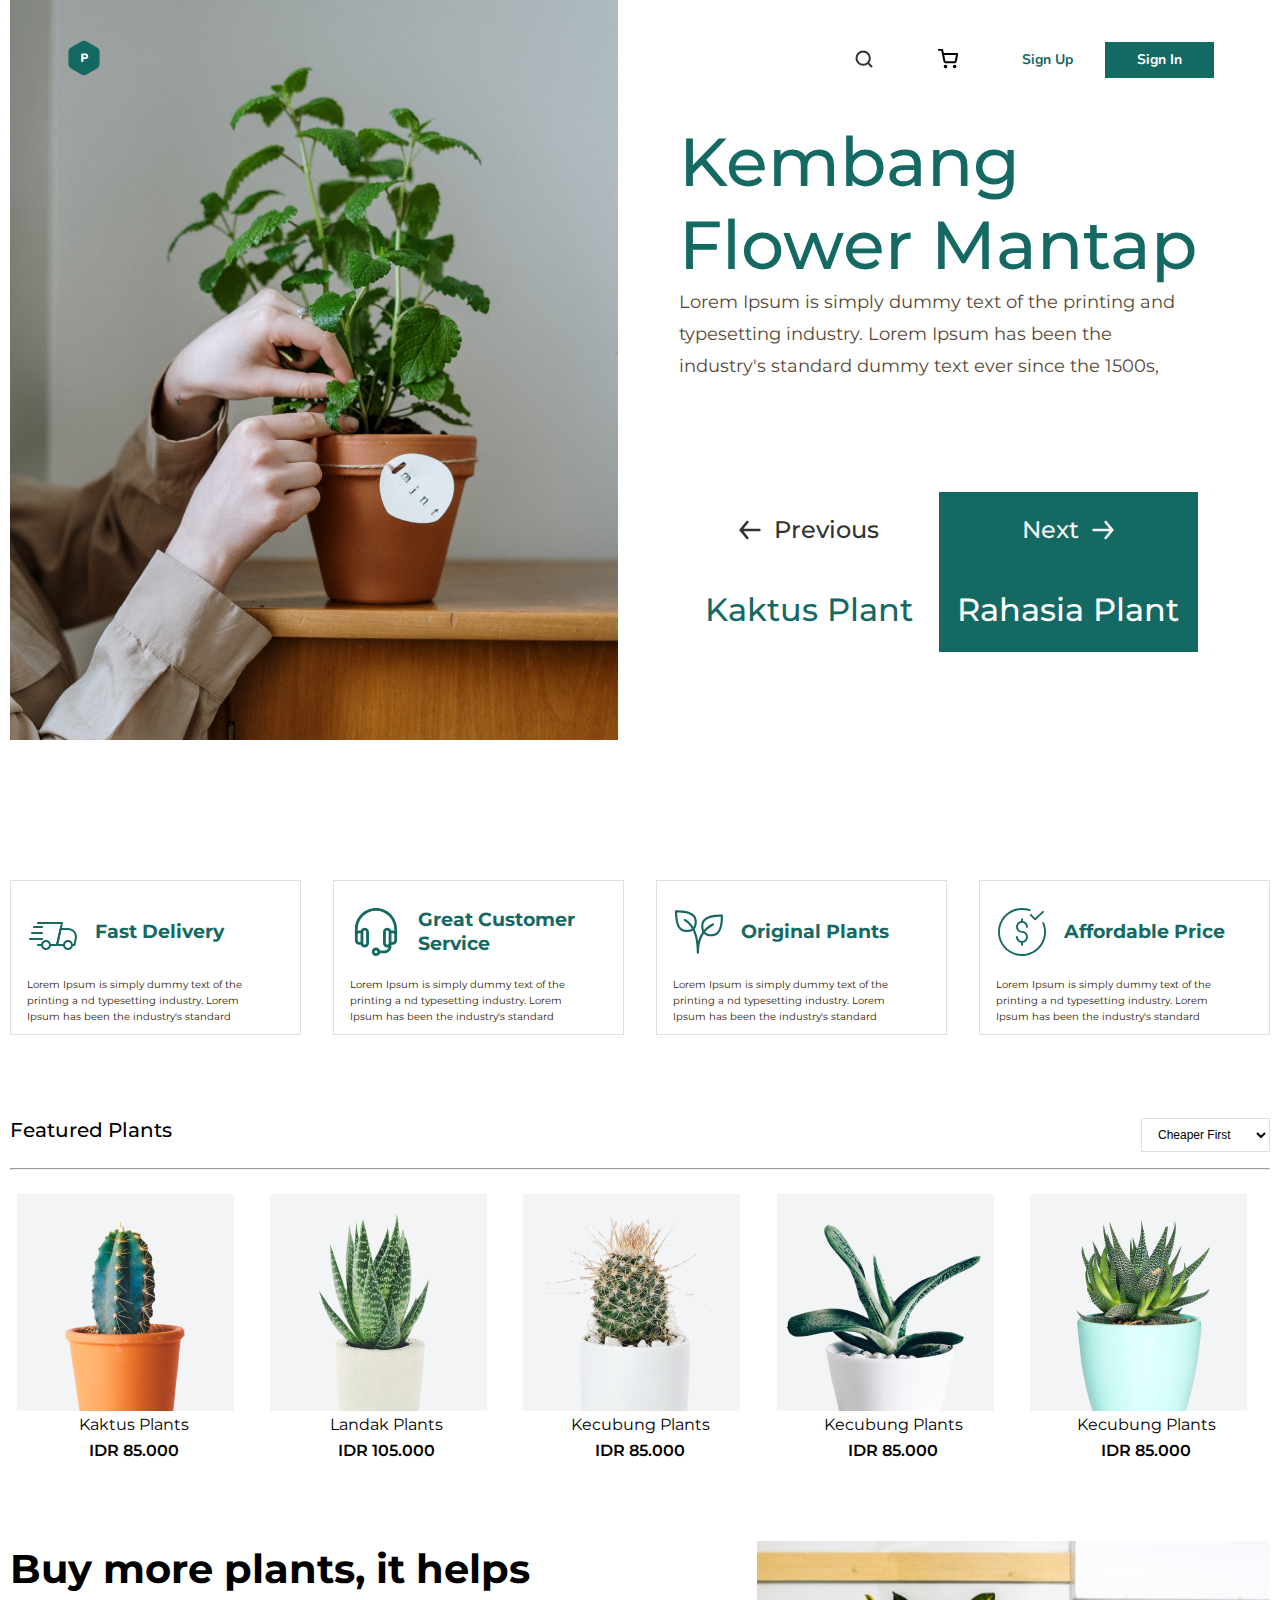
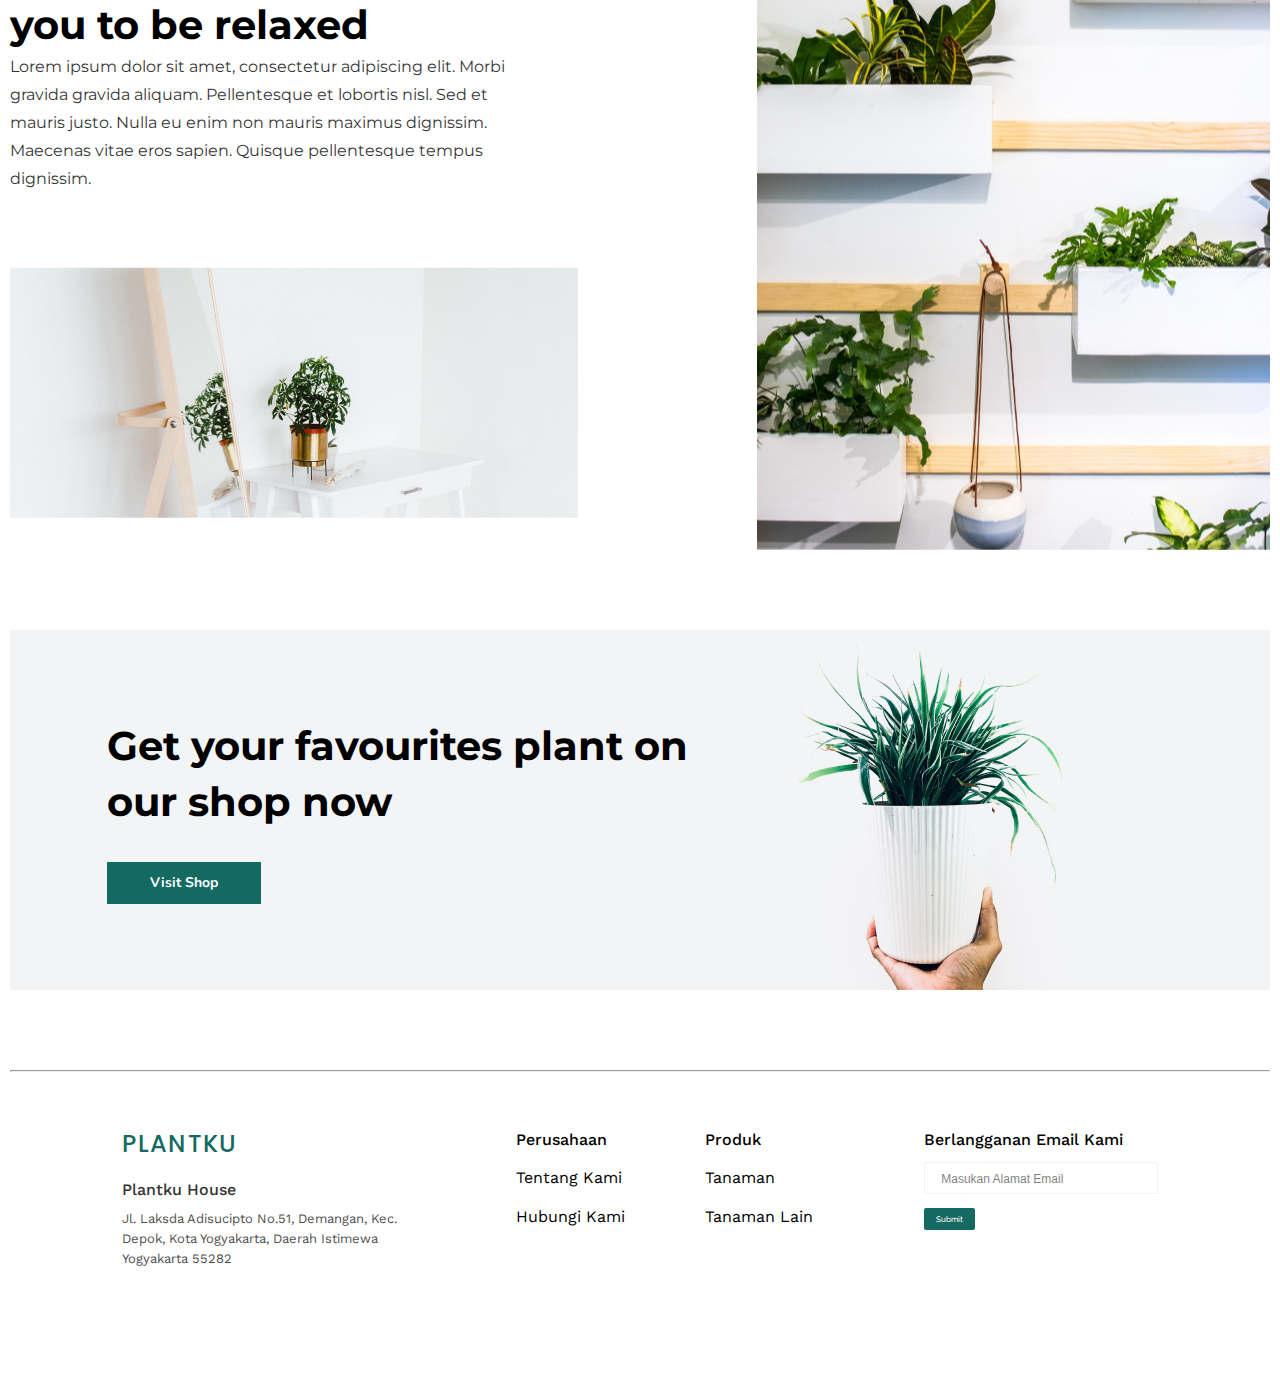
==== commit 16744844: "Add files via upload" ====
--- a/index.html
+++ b/index.html
@@ -1,270 +1,276 @@
-<!DOCTYPE html>
-<html lang="en">
-
-<head>
-    <meta charset="UTF-8">
-    <meta http-equiv="X-UA-Compatible" content="IE=edge">
-    <meta name="viewport" content="width=device-width, initial-scale=1.0">
-    <link rel="stylesheet" href="style.css">
-    <link rel="stylesheet" href="https://necolas.github.io/normalize.css/8.0.1/normalize.css">
-    <title>Locus</title>
-</head>
-
-<body>
-    <header class="header wrapper">
-        <div class="header__logo">
-            <a href="index.html" class="header__logo__img">
-                <svg width="45" height="53" viewBox="0 0 45 53" fill="none" xmlns="http://www.w3.org/2000/svg">
-                    <path d="M4 28V49H25" stroke="#58A9A5" stroke-width="8" stroke-linecap="round" />
-                    <path d="M41 28V49H20" stroke="#58A9A5" stroke-width="8" stroke-linecap="round" />
-                    <path d="M41 28L28.8588 15.4666L17 4" stroke="#58A9A5" stroke-width="8" stroke-linecap="round" />
-                    <path d="M4 28L16.1412 15.4666L28 4" stroke="#58A9A5" stroke-width="8" stroke-linecap="round" />
-                </svg>
-
-                <p class="header__logo__img__name">Locus</p>
-            </a>
-        </div>
-        <nav class="header__nav">
-            <ul class="header__nav__list">
-                <li class="header__nav__list__item">
-                    <a aria-current="true" class="header__nav__list__item__link" href="index.html"> Home</a>
-                </li>
-                <li class="header__nav__list__item">
-                    <a href="#contact__ud__link" class="header__nav__list__item__link"> Contact</a>
-                </li>
-                <li class="header__nav__list__item">
-                    <a href="#" class="header__nav__list__item__link"> Location</a>
-                </li>
-                <li class="header__nav__list__item">
-                    <a href="#" class="header__nav__list__item__link"> About Us</a>
-                </li>
-            </ul>
-        </nav>
-        <div class="header__button">
-            <button class="header__button__signIn">
-                Sign Up
-            </button>
-        </div>
-    </header>
-    <section class="content wrapper">
-        <div class="promo">
-            <div class="promo__text">
-                <h2 class="promo__text__heading">
-                    Get the inspiration
-                    of interior design
-                    here
-                </h2>
-                <p class="promo__text__paragraph">
-                    architecture not only about engineering, it even
-                    lands to art and aesthetics. With us, you will get
-                    a residentical design with an extraordinary touch
-                    of art.
-                </p>
-                <button class="promo__text__btn">
-                    Let’s go
-                </button>
-            </div>
-            <div class="promo__img">
-                <img src="images/promo__img.png" alt="">
-            </div>
-        </div>
-
-        <div class="content__heading">
-            <h2 class="content__heading__h2">
-                How it works
-            </h2>
-            <p class="content__heading__desc">
-                Spice up your space even simpler
-                than you think
-            </p>
-        </div>
-
-
-        <div class="content__video">
-            <div class="content__video__img">
-                <!-- <img src="images/video_bg.png" alt=""> -->
-            </div>
-
-            <button class="content__video__play">
-                <svg width="27" height="42" viewBox="0 0 27 42" fill="none" xmlns="http://www.w3.org/2000/svg">
-                    <path d="M0 0.259644L27 21L0 41.7404V0.259644Z" fill="#FEC62D" />
-                </svg>
-            </button>
-
-            <div class="content__video__text">
-                <p class="content__video__text__paragraph">
-                    We provide design and build
-                    interior and furniture to improve
-                    for commercial building,
-                    the better life.
-                </p>
-                <button class="content__video__text__btn">
-                    S E E V I D E O
-                </button>
-            </div>
-        </div>
-
-        <div class="content__description">
-            <div class="content__description__img">
-                <img src="images/decor.png" alt="">
-            </div>
-            <div class="content__description__text">
-                <h3 class="content__description__text__heading">Our mission is to
-                    deliver aesthetic visual
-                    for your home
-                </h3>
-                <p class="content__description__text__paragraph">
-                    By applying bacis psychology principles,
-                    works and how we can use this understanding
-                    we are going to explain how perception
-                    to maximise the space that we occupy in
-                    our homes.
-                </p>
-            </div>
-        </div>
-
-
-        <div class="content__heading our__project">
-            <h2 class="content__heading__h2">
-                Our project
-            </h2>
-            <p class="content__heading__desc">
-                Introducing our first official project
-            </p>
-        </div>
-
-
-        <div class="content__project">
-            <div class="content__project__item">
-                <div class="content__project__item__text">
-                    <h3 class="content__project__item__text__heading">
-                        Project Livingroom
-                    </h3>
-                    <p class="content__project__item__text__desc">
-                        A simple guide to create the perfect livingro-
-                        om for . Night Watc works beautifully in a wi-
-                        de gamut of arrangements.
-                    </p>
-                </div>
-                <div class="project__item__img">
-                    <img src="images/livingrm.png" alt="living room">
-                </div>
-            </div>
-            <div class="content__project__item">
-                <div class="project__item__img">
-                    <img src="images/workspc.png" alt="workspace">
-                </div>
-                <div class="content__project__item__text">
-                    <h3 class="content__project__item__text__heading">
-                        Project workspace
-                    </h3>
-                    <p class="content__project__item__text__desc">
-                        A simple guide to create the perfect livingro-
-                        om for . Night Watc works beautifully in a wi-
-                        de gamut of arrangements.
-                    </p>
-                </div>
-            </div>
-            <div class="content__project__item">
-                <div class="content__project__item__text">
-                    <h3 class="content__project__item__text__heading">
-                        Library
-                    </h3>
-                    <p class="content__project__item__text__desc">
-                        A simple guide to create the perfect livingro-
-                        om for . Night Watc works beautifully in a wi-
-                        de gamut of arrangements.
-                    </p>
-                </div>
-                <div class="project__item__img">
-                    <img src="images/library.png" alt="library">
-                </div>
-            </div>
-        </div>
-
-
-        <div class="content__testimonial">
-            <h3 class="content__testimonial__heading">
-                Testimonial
-            </h3>
-            <ul class="content__testimonial__list">
-                <li class="content__testimonial__list__item">
-                    <img src="images/brand_1.svg" alt="klamby">
-                </li>
-                <li class="content__testimonial__list__item">
-                    <img src="images/brand_2.svg" alt="mayoutfit">
-                </li>
-                <li class="content__testimonial__list__item">
-                    <img src="images/brand_3.svg" alt="zalora">
-                </li>
-                <li class="content__testimonial__list__item">
-                    <img src="images/brand_4.svg" alt="geulis">
-                </li>
-            </ul>
-        </div>
-
-
-        <div class="final__blog">
-            <div class="final__blog__img"></div>
-            <div class="final__blog__desc">
-                <div class="final__blog__desc_achive">
-                    <ul class="final__blog__desc_achive__list">
-                        <li class="final__blog__desc_achive__list__item">105
-                            <span class="final__blog__desc_achive__list__item__span" id="dif">project
-                                done
-                            </span>
-                        </li>
-                        <li class="final__blog__desc_achive__list__item">
-                            12
-                            <span class="final__blog__desc_achive__list__item__span"> years of
-                                experience</span>
-                        </li>
-                        <li class="final__blog__desc_achive__list__item">
-                            10+
-                            <span class="final__blog__desc_achive__list__item__span"> big company
-                                partnership
-                            </span>
-                        </li>
-                    </ul>
-                </div>
-
-                <div class="final__blog__desc__text">
-                    <p class="final__blog__desc__text__p">
-                        "Not able to tell you how happy I am with interior design.
-                        Interior design has completely surpassed our expectations.
-                        Interior design saved my business. Interior design is worth
-                        much more than I paid."
-                    </p>
-                    <span class="final__blog__desc__text__span">- Roscoe</span>
-                </div>
-            </div>
-        </div>
-
-        <div id="contact__ud__link" class="contact_us">
-            <div class="contact_us__text">
-                <h2 class="contact_us__text__heading">
-                    Contact Us
-                </h2>
-                <p class="contact_us__text__paragraph">
-                    Have any questions? Want help
-                    before getting started?
-                </p>
-                <hr class="contact_us__text__line">
-            </div>
-            <form action="#" method="post" class="contact_us__form">
-                <input class="contact_us__form__input name" type="text" placeholder="Full name">
-                <input type="email" placeholder="Email address" class="contact_us__form__input email">
-                <textarea name="" id="" placeholder="Description" class="contact_us__form__input desc"></textarea>
-
-                <button class="contact_us__form__btn">
-                    Send now
-                </button>
-            </form>
-
-
-        </div>
-
-    </section>
-</body>
-
+<!DOCTYPE html>
+<html lang="en">
+
+<head>
+    <meta charset="UTF-8">
+    <meta http-equiv="X-UA-Compatible" content="IE=edge">
+    <meta name="viewport" content="width=device-width, initial-scale=1.0">
+    <link rel="stylesheet" href="style.css">
+    <link rel="stylesheet" href="https://necolas.github.io/normalize.css/8.0.1/normalize.css">
+    <title>Plant Shop</title>
+</head>
+
+<body>
+    <section class="wrapper">
+        <div class="promo ">
+            <header class="header">
+                <div class="header__logo">
+                    <a href="index.html">
+                        <svg width="36" height="36" viewBox="0 0 36 36" fill="none" xmlns="http://www.w3.org/2000/svg">
+                            <path
+                                d="M15.5 1.44338C17.047 0.550211 18.953 0.550212 20.5 1.44338L31.0885 7.55662C32.6355 8.44979 33.5885 10.1004 33.5885 11.8868V24.1132C33.5885 25.8996 32.6355 27.5502 31.0885 28.4434L20.5 34.5566C18.953 35.4498 17.047 35.4498 15.5 34.5566L4.91154 28.4434C3.36454 27.5502 2.41154 25.8996 2.41154 24.1132V11.8868C2.41154 10.1004 3.36454 8.44979 4.91154 7.55662L15.5 1.44338Z"
+                                fill="#156963" />
+                            <path
+                                d="M16.2995 22.072C15.9635 22.072 15.6955 21.976 15.4955 21.784C15.3035 21.584 15.2075 21.316 15.2075 20.98V14.56C15.2075 14.232 15.2955 13.98 15.4715 13.804C15.6475 13.628 15.8995 13.54 16.2275 13.54H19.2995C20.2355 13.54 20.9635 13.78 21.4835 14.26C22.0035 14.732 22.2635 15.392 22.2635 16.24C22.2635 17.08 21.9995 17.74 21.4715 18.22C20.9515 18.7 20.2275 18.94 19.2995 18.94H17.4155V20.98C17.4155 21.316 17.3155 21.584 17.1155 21.784C16.9155 21.976 16.6435 22.072 16.2995 22.072ZM18.9995 17.284C19.4075 17.284 19.7075 17.2 19.8995 17.032C20.0995 16.864 20.1995 16.604 20.1995 16.252C20.1995 15.556 19.7995 15.208 18.9995 15.208H17.4155V17.284H18.9995Z"
+                                fill="white" />
+                        </svg>
+                    </a>
+                </div>
+                <nav class="header__nav">
+                    <button class="header__nav__search">
+                        <svg width="20" height="20" viewBox="0 0 20 20" fill="none" xmlns="http://www.w3.org/2000/svg">
+                            <path
+                                d="M9.16667 15.8333C12.8486 15.8333 15.8333 12.8486 15.8333 9.16667C15.8333 5.48477 12.8486 2.5 9.16667 2.5C5.48477 2.5 2.5 5.48477 2.5 9.16667C2.5 12.8486 5.48477 15.8333 9.16667 15.8333Z"
+                                stroke="#333333" stroke-width="2" stroke-linecap="round" stroke-linejoin="round" />
+                            <path d="M17.5 17.5L13.875 13.875" stroke="#333333" stroke-width="2" stroke-linecap="round"
+                                stroke-linejoin="round" />
+                        </svg>
+
+                    </button>
+                    <button class="header__nav__cart">
+                        <svg width="20" height="20" viewBox="0 0 20 20" fill="none" xmlns="http://www.w3.org/2000/svg">
+                            <g clip-path="url(#clip0_0_102)">
+                                <path
+                                    d="M7.50002 18.3333C7.96026 18.3333 8.33335 17.9602 8.33335 17.5C8.33335 17.0397 7.96026 16.6666 7.50002 16.6666C7.03978 16.6666 6.66669 17.0397 6.66669 17.5C6.66669 17.9602 7.03978 18.3333 7.50002 18.3333Z"
+                                    stroke="black" stroke-width="2" stroke-linecap="round" stroke-linejoin="round" />
+                                <path
+                                    d="M16.6666 18.3333C17.1269 18.3333 17.5 17.9602 17.5 17.5C17.5 17.0397 17.1269 16.6666 16.6666 16.6666C16.2064 16.6666 15.8333 17.0397 15.8333 17.5C15.8333 17.9602 16.2064 18.3333 16.6666 18.3333Z"
+                                    stroke="black" stroke-width="2" stroke-linecap="round" stroke-linejoin="round" />
+                                <path
+                                    d="M0.833313 0.833374H4.16665L6.39998 11.9917C6.47618 12.3754 6.6849 12.72 6.9896 12.9653C7.2943 13.2106 7.67556 13.3409 8.06665 13.3334H16.1666C16.5577 13.3409 16.939 13.2106 17.2437 12.9653C17.5484 12.72 17.7571 12.3754 17.8333 11.9917L19.1666 5.00004H4.99998"
+                                    stroke="black" stroke-width="2" stroke-linecap="round" stroke-linejoin="round" />
+                            </g>
+                            <defs>
+                                <clipPath id="clip0_0_102">
+                                    <rect width="20" height="20" fill="white" />
+                                </clipPath>
+                            </defs>
+                        </svg>
+
+                    </button>
+                    <button class="header__nav__signUp">Sign Up</button>
+                    <button class="header__nav__signIn">Sign In</button>
+                </nav>
+            </header>
+
+            <div class="promo__text">
+                <h2 class="promo__text__heading">
+                    Kembang Flower Mantap
+                </h2>
+                <p class="promo__text__paragraph">
+                    Lorem Ipsum is simply dummy text of the printing and typesetting industry.
+                    Lorem Ipsum has been the industry's standard dummy text ever since the 1500s,
+                </p>
+                <div class="promo__button">
+                    <button class="promo__button__prev">
+                        <img src="image/prev.svg" alt="Назад"> Previous
+                        <span class="promo__button__prev__span"> Kaktus Plant</span>
+                    </button>
+                    <button class="promo__button__next">
+                        Next <img src="image/next.svg" alt="Вперед">
+                        <span class="promo__button__next__span">Rahasia Plant</span>
+                    </button>
+                </div>
+            </div>
+        </div>
+
+        <div class="opportunity">
+            <div class="opportunity__item">
+                <div class="opportunity__item__heading">
+                    <img src="image/fast.svg" alt="">
+                    <h3 class="opportunity__item__heading_h3">
+                        Fast
+                        Delivery
+                    </h3>
+                </div>
+                <p class="opportunity__item__text">
+                    Lorem Ipsum is simply dummy text of the printing a
+                    nd typesetting industry.
+                    Lorem Ipsum has been the industry's standard
+                </p>
+            </div>
+            <div class="opportunity__item">
+                <div class="opportunity__item__heading">
+                    <img src="image/headphones.svg" alt="">
+                    <h3 class="opportunity__item__heading_h3">
+                        Great Customer Service
+                    </h3>
+                </div>
+                <p class="opportunity__item__text">
+                    Lorem Ipsum is simply dummy text of the printing a
+                    nd typesetting industry.
+                    Lorem Ipsum has been the industry's standard
+                </p>
+            </div>
+            <div class="opportunity__item">
+                <div class="opportunity__item__heading">
+                    <img src="image/plant.svg" alt="">
+                    <h3 class="opportunity__item__heading_h3">
+                        Original Plants
+                    </h3>
+                </div>
+                <p class="opportunity__item__text">
+                    Lorem Ipsum is simply dummy text of the printing a
+                    nd typesetting industry.
+                    Lorem Ipsum has been the industry's standard
+                </p>
+            </div>
+            <div class="opportunity__item">
+                <div class="opportunity__item__heading">
+                    <img src="image/dollar.svg" alt="">
+                    <h3 class="opportunity__item__heading_h3">
+                        Affordable Price
+                    </h3>
+                </div>
+                <p class="opportunity__item__text">
+                    Lorem Ipsum is simply dummy text of the printing a
+                    nd typesetting industry.
+                    Lorem Ipsum has been the industry's standard
+                </p>
+            </div>
+        </div>
+
+        <div class="featured">
+            <div class="featured__heading">
+                <h2 class="featured__heading__h2">Featured Plants</h2>
+                <select name="" id="select">
+                    <option value="Cheaper">Cheaper First</option>
+                    <option value="Expensive">Expensive First</option>
+                    <option value="Latest">Latest</option>
+                    <option value="Oldest">Oldest</option>
+                </select>
+            </div>
+            <hr>
+            <div class="featured__goods">
+                <div class="featured__goods__item">
+                    <img src="image/kaktus.png" alt="">
+                    <div class="featured__goods__item__desc">
+                        <span class="featured__goods__item__desc__text">
+                            Kaktus Plants
+                        </span>
+                        <span class="featured__goods__item__desc__price">
+                            IDR 85.000
+                        </span>
+                    </div>
+                </div>
+                <div class="featured__goods__item">
+                    <img src="image/landark.png" alt="">
+                    <div class="featured__goods__item__desc">
+                        <span class="featured__goods__item__desc__text">
+                            Landak Plants
+                        </span>
+                        <span class="featured__goods__item__desc__price">
+                            IDR 105.000
+                        </span>
+                    </div>
+                </div>
+                <div class="featured__goods__item">
+                    <img src="image/kaktus2.png" alt="">
+                    <div class="featured__goods__item__desc">
+                        <span class="featured__goods__item__desc__text">
+                            Kecubung Plants
+                        </span>
+                        <span class="featured__goods__item__desc__price">
+                            IDR 85.000
+                        </span>
+                    </div>
+                </div>
+                <div class="featured__goods__item">
+                    <img src="image/Kecu.png" alt="">
+                    <div class="featured__goods__item__desc">
+                        <span class="featured__goods__item__desc__text">
+                            Kecubung Plants
+                        </span>
+                        <span class="featured__goods__item__desc__price">
+                            IDR 85.000
+                        </span>
+                    </div>
+                </div>
+                <div class="featured__goods__item">
+                    <img src="image/Bung.png" alt="">
+                    <div class="featured__goods__item__desc">
+                        <span class="featured__goods__item__desc__text">
+                            Kecubung Plants
+                        </span>
+                        <span class="featured__goods__item__desc__price">
+                            IDR 85.000
+                        </span>
+                    </div>
+                </div>
+            </div>
+        </div>
+
+        <div class="more__info">
+            <div class="more__info__text">
+                <h2 class="more__info__text__heading">
+                    Buy more plants, it helps you to be relaxed
+                </h2>
+                <p class="more__info__text__desc">
+                    Lorem ipsum dolor sit amet, consectetur adipiscing elit.
+                    Morbi gravida gravida aliquam. Pellentesque et lobortis nisl.
+                    Sed et mauris justo. Nulla eu enim non mauris maximus dignissim.
+                    Maecenas vitae eros sapien. Quisque pellentesque tempus dignissim.
+                </p>
+            </div>
+            <img src="image/mirrir_plant.png" alt="Зеракло и растение">
+        </div>
+
+
+
+        <div class="visit">
+            <div class="visit__shop">
+                <h2 class="visit__shop__text">
+                    Get your favourites plant on our shop now
+                </h2>
+                <button class="visit__shop__btn">
+                    Visit Shop
+                </button>
+            </div>
+            <div class="visit__img"></div>
+        </div>
+
+        <hr>
+        <footer class="footer">
+            <div class="footer__location">
+                <h3 class="footer__location__heading">plantku</h3>
+                <span class="footer__location__text">Plantku House</span>
+                <p class="footer__location__desc">
+                    Jl. Laksda Adisucipto No.51,
+                    Demangan, Kec. Depok, Kota Yogyakarta,
+                    Daerah Istimewa Yogyakarta 55282</p>
+            </div>
+            <div class="footer__list">
+
+                <ul>
+                    <li class="footer__list__item first">Perusahaan</li>
+                    <li class="footer__list__item">Tentang Kami</li>
+                    <li class="footer__list__item">Hubungi Kami</li>
+                </ul>
+
+
+                <ul>
+                    <li class="footer__list__item first">Produk</li>
+                    <li class="footer__list__item">Tanaman</li>
+                    <li class="footer__list__item">Tanaman Lain</li>
+                </ul>
+            </div>
+            <div class="footer__submit">
+                <h2 class="footer__submit__heading">Berlangganan Email Kami</h2>
+                <input type="email" placeholder="Masukan Alamat Email" class="footer__submit__email">
+                <button class="footer__submit__btn">Submit</button>
+            </div>
+        </footer>
+    </section>
+</body>
+
 </html>--- a/style.css
+++ b/style.css
@@ -1,120 +1,110 @@
-@charset "UTF-8";
-@import url("https://fonts.googleapis.com/css2?family=Poppins:ital,wght@0,400;0,500;0,800;1,500&display=swap");
-@import url("https://fonts.googleapis.com/css2?family=Poppins&family=Port+Lligat+Sans&display=swap");
-.content .promo {
-  display: -webkit-box;
-  display: -ms-flexbox;
-  display: flex;
-  gap: 74px;
-  margin: 126px 0 120px;
-}
-
-.content .promo__text {
-  width: 743px;
-}
-
-.content .promo__text__heading {
-  font-weight: 800;
-  font-size: 70px;
-  line-height: 105px;
-  color: #1C2323;
-  width: 674px;
-  height: 315px;
-}
-
-.content .promo__text__paragraph {
-  font-weight: normal;
-  line-height: 45px;
-  font-size: 30px;
-  color: #404242;
-}
-
-.content .promo__text__btn {
-  border: none;
-  background: #58A9A5;
-  border-radius: 20px 20px 20px 0px;
-  font-weight: bold;
-  line-height: 37px;
-  font-size: 25px;
-  color: #FFFFFF;
-  padding: 21px 83px;
-  cursor: pointer;
-}
-
-.content .promo__img {
-  height: 782px;
-  width: 833px;
+@import url("https://fonts.googleapis.com/css2?family=Nunito:wght@700&display=swap");
+@import url("https://fonts.googleapis.com/css2?family=Montserrat:wght@400;500;600;700&display=swap");
+@import url("https://fonts.googleapis.com/css2?family=Poppins:wght@500&display=swap");
+@import url("https://fonts.googleapis.com/css2?family=Work+Sans:wght@400;500&display=swap");
+@import url("https://fonts.googleapis.com/css2?family=Raleway:wght@500&display=swap");
+.opportunity {
   display: -webkit-box;
   display: -ms-flexbox;
   display: flex;
   -webkit-box-pack: center;
       -ms-flex-pack: center;
           justify-content: center;
+  gap: 32px;
+  margin-top: 140px;
+  margin-bottom: 83px;
+}
+
+.opportunity__item {
+  width: 25%;
+  display: -webkit-box;
+  display: -ms-flexbox;
+  display: flex;
+  -ms-flex-wrap: wrap;
+      flex-wrap: wrap;
+  border: 1px solid #E0E0E0;
+  min-height: 155px;
+}
+
+.opportunity__item__heading {
+  font-family: 'Montserrat', sans-serif;
+  font-style: normal;
+  font-weight: normal;
+  font-weight: bold;
+  font-size: 16px;
+  line-height: 24px;
+  color: #156963;
+  display: -webkit-box;
+  display: -ms-flexbox;
+  display: flex;
   -webkit-box-align: center;
       -ms-flex-align: center;
           align-items: center;
-  background: url("images/promo__bg.png") no-repeat;
-}
-
-.content__heading {
-  width: 506px;
-  display: -webkit-box;
-  display: -ms-flexbox;
-  display: flex;
-  -ms-flex-wrap: wrap;
-      flex-wrap: wrap;
+  gap: 18px;
+  padding: 22px 0 16px 18px;
+}
+
+.opportunity__item__text {
+  font-family: 'Montserrat', sans-serif;
+  font-style: normal;
+  font-weight: normal;
+  font-size: 10px;
+  line-height: 16px;
+  color: #2C1500;
+  width: 90%;
+  padding: 0 16px;
+}
+
+.featured__heading {
+  display: -webkit-box;
+  display: -ms-flexbox;
+  display: flex;
+  -webkit-box-pack: justify;
+      -ms-flex-pack: justify;
+          justify-content: space-between;
+  font-family: 'Montserrat', sans-serif;
+  font-style: normal;
+  font-weight: normal;
+  margin-bottom: 16px;
+}
+
+.featured__heading__h2 {
+  font-weight: 500;
+  font-size: 20px;
+  line-height: 24px;
+  color: #000000;
+}
+
+.featured__heading #select {
+  background: #FFFFFF;
+  border: 1px solid #E0E0E0;
+  font-weight: 500;
+  font-size: 12px;
+  line-height: 15px;
+  padding: 8px 12px;
+}
+
+.featured__goods {
+  margin: 24px 0 80px;
+  display: -webkit-box;
+  display: -ms-flexbox;
+  display: flex;
+  gap: 20px;
   -webkit-box-pack: center;
       -ms-flex-pack: center;
           justify-content: center;
-  margin: 0 auto;
-  text-align: center;
-}
-
-.content__heading__h2 {
-  font-weight: 800;
-  line-height: 105px;
-  font-size: 70px;
-  color: #1C2323;
-  margin-bottom: 0;
-}
-
-.content__heading__desc {
-  font-weight: normal;
-  line-height: 45px;
-  font-size: 30px;
-  color: #404242;
-  margin: 0;
-}
-
-.content__video {
-  display: -webkit-box;
-  display: -ms-flexbox;
-  display: flex;
-  position: relative;
-  height: 350px;
-  margin-top: 71px;
-}
-
-.content__video__img {
-  width: 1063px;
-  background: url("images/video_bg.png") no-repeat;
-  border-radius: 10px 0px 0px 10px;
-}
-
-.content__video__play {
-  background: #FFFFFF;
-  padding: 29px 30px 29px 43px;
-  border-radius: 65px;
-  border: none;
-  position: absolute;
-  left: 62%;
-  top: 58%;
-}
-
-.content__video__text {
-  width: 549px;
-  background: #CCF0E6;
-  border-radius: 0px 10px 10px 0px;
+  -ms-flex-wrap: wrap;
+      flex-wrap: wrap;
+}
+
+.featured__goods__item {
+  width: 18.5%;
+}
+
+.featured__goods__item__desc {
+  font-family: 'Montserrat', sans-serif;
+  font-style: normal;
+  font-weight: normal;
   display: -webkit-box;
   display: -ms-flexbox;
   display: flex;
@@ -122,68 +112,177 @@
   -webkit-box-direction: normal;
       -ms-flex-direction: column;
           flex-direction: column;
-  -webkit-box-pack: center;
-      -ms-flex-pack: center;
-          justify-content: center;
-  -webkit-box-align: start;
-      -ms-flex-align: start;
-          align-items: flex-start;
-}
-
-.content__video__text__paragraph {
-  font-weight: 500;
-  line-height: 30px;
-  font-size: 20px;
-  color: #486958;
-  margin-left: 115px;
-  margin-right: 106px;
-}
-
-.content__video__text__btn {
+  -webkit-box-align: center;
+      -ms-flex-align: center;
+          align-items: center;
+  gap: 6px;
+}
+
+.featured__goods__item__desc__text {
+  font-size: 16px;
+  font-style: normal;
+  font-weight: 400;
+  line-height: 20px;
+  letter-spacing: 0em;
+}
+
+.featured__goods__item__desc__price {
+  font-size: 16px;
+  font-style: normal;
+  font-weight: 600;
+  line-height: 20px;
+  letter-spacing: 0em;
+}
+
+.more__info {
+  min-height: 609px;
+  background: url("image/more__bg.png") no-repeat;
+  background-position: right;
+  margin-bottom: 80px;
+  font-family: 'Montserrat', sans-serif;
+  font-style: normal;
+  font-weight: normal;
+}
+
+.more__info__text {
+  width: 522px;
+  margin-bottom: 74px;
+}
+
+.more__info__text__heading {
+  font-size: 40px;
+  font-style: normal;
+  font-weight: 700;
+  line-height: 56px;
+  letter-spacing: 0em;
+}
+
+.more__info__text__desc {
+  font-size: 16px;
+  font-style: normal;
+  font-weight: 400;
+  line-height: 28px;
+  letter-spacing: 0em;
+  opacity: 0.8;
+}
+
+.visit {
+  height: 360px;
+  background: #F3F4F6;
+  display: -webkit-box;
+  display: -ms-flexbox;
+  display: flex;
+  margin-bottom: 80px;
+}
+
+.visit__shop {
+  margin-top: 88px;
+  margin-left: 97px;
+}
+
+.visit__shop__text {
+  font-family: 'Montserrat', sans-serif;
+  font-style: normal;
+  font-weight: normal;
+  font-size: 40px;
+  font-style: normal;
+  font-weight: 700;
+  line-height: 56px;
+  letter-spacing: 0em;
+  width: 585px;
+}
+
+.visit__shop__btn {
+  font-family: 'Nunito', sans-serif;
+  font-style: normal;
   font-weight: bold;
-  font-size: 20px;
-  line-height: 30px;
-  color: #486958;
-  border: none;
-  background: none;
-  margin: 41px 115px;
-  cursor: pointer;
-}
-
-.content__description {
-  display: -webkit-box;
-  display: -ms-flexbox;
-  display: flex;
-  gap: 142px;
-  margin: 150px 0 120px;
-}
-
-.content__description__img {
-  width: 642px;
-  height: 650px;
-}
-
-.content__description__text {
-  width: 708px;
-}
-
-.content__description__text__heading {
-  font-weight: bold;
-  line-height: 60px;
-  font-size: 40px;
-  color: #1C2323;
-  width: 50%;
-}
-
-.content__description__text__paragraph {
-  font-weight: 500;
-  line-height: 45px;
-  font-size: 30px;
-  color: #486958;
-  width: 90%;
-}
-
-.content .our__project {
+  font-size: 14px;
+  line-height: 20px;
+  background: #156963;
+  border: 1px solid #156963;
+  color: #FAFEFE;
+  font-size: 14px;
+  font-style: normal;
+  font-weight: 700;
+  line-height: 20px;
+  letter-spacing: 0em;
+  padding: 10px 42px;
+  margin-top: 32px;
+}
+
+.visit__img {
+  width: 480px;
+  background: url("image/visit_bg.png") no-repeat;
+}
+
+.footer {
+  margin-top: 60px;
+  height: 268px;
+  display: -webkit-box;
+  display: -ms-flexbox;
+  display: flex;
+  -webkit-box-pack: space-evenly;
+      -ms-flex-pack: space-evenly;
+          justify-content: space-evenly;
+}
+
+.footer__location {
+  width: 282px;
+  font-family: 'Work Sans', sans-serif;
+}
+
+.footer__location__heading {
+  font-family: 'Poppins', sans-serif;
+  font-size: 24px;
+  font-style: normal;
+  font-weight: 500;
+  line-height: 24px;
+  letter-spacing: 0.05em;
+  text-transform: uppercase;
+  color: #156963;
+  margin-bottom: 24px;
+}
+
+.footer__location__text {
+  font-size: 16px;
+  font-style: bold;
+  font-weight: 500;
+  line-height: 19px;
+  letter-spacing: 0em;
+  color: #333333;
+}
+
+.footer__location__desc {
+  font-size: 13px;
+  font-style: normal;
+  font-weight: 400;
+  line-height: 20px;
+  letter-spacing: 0em;
+  color: #4F4F4F;
+  margin-top: 10px;
+}
+
+.footer__list {
+  font-family: 'Work Sans', sans-serif;
+  display: -webkit-box;
+  display: -ms-flexbox;
+  display: flex;
+  gap: 80px;
+}
+
+.footer__list .first {
+  font-size: 16px;
+  font-style: normal;
+  font-weight: 500;
+  line-height: 16px;
+  letter-spacing: 0em;
+}
+
+.footer__list__item {
+  padding-bottom: 20px;
+}
+
+.footer__submit {
   display: -webkit-box;
   display: -ms-flexbox;
   display: flex;
@@ -191,295 +290,104 @@
   -webkit-box-direction: normal;
       -ms-flex-direction: column;
           flex-direction: column;
-  width: 100%;
-  margin-bottom: 160px;
-  position: relative;
-}
-
-.content .our__project::after {
-  content: ' ';
-  position: absolute;
-  border: 5px solid #58A9A5;
-  width: 135px;
-  left: 47%;
-  bottom: -15%;
-  height: 15px;
-  border-left: none;
-  border-right: none;
-}
-
-.content__project {
-  display: -webkit-box;
-  display: -ms-flexbox;
-  display: flex;
-  gap: 119px;
-  margin-bottom: 250px;
-}
-
-.content__project__item {
-  width: 30%;
-  display: -webkit-box;
-  display: -ms-flexbox;
-  display: flex;
-  -ms-flex-wrap: wrap;
-      flex-wrap: wrap;
-  -webkit-box-pack: center;
-      -ms-flex-pack: center;
-          justify-content: center;
-}
-
-.content__project__item__text__heading {
-  font-weight: bold;
-  line-height: 60px;
-  font-size: 40px;
-  color: #58A9A5;
-}
-
-.content__project__item__text__desc {
-  font-size: 20px;
-  line-height: 30px;
-  font-weight: 500;
-  color: #486958;
-}
-
-.content__testimonial {
-  margin-bottom: 62px;
-}
-
-.content__testimonial__heading {
-  font-weight: 800;
-  line-height: 105px;
-  font-size: 70px;
-  text-align: center;
-  color: #1C2323;
-}
-
-.content__testimonial__list {
+  gap: 14px;
+  font-family: 'Work Sans', sans-serif;
+}
+
+.footer__submit__heading {
+  font-size: 16px;
+  font-style: normal;
+  font-weight: 500;
+  line-height: 16px;
+  letter-spacing: 0em;
+}
+
+.footer__submit__email {
+  border: 1px solid #F2F2F2;
+  border-radius: 2px;
+  width: 234px;
+  height: 32px;
+}
+
+.footer__submit__email::-webkit-input-placeholder {
+  font-size: 12px;
+  font-style: normal;
+  font-weight: 400;
+  line-height: 16px;
+  color: #000000;
+  opacity: 0.5;
+  padding-left: 16px;
+}
+
+.footer__submit__email:-ms-input-placeholder {
+  font-size: 12px;
+  font-style: normal;
+  font-weight: 400;
+  line-height: 16px;
+  color: #000000;
+  opacity: 0.5;
+  padding-left: 16px;
+}
+
+.footer__submit__email::-ms-input-placeholder {
+  font-size: 12px;
+  font-style: normal;
+  font-weight: 400;
+  line-height: 16px;
+  color: #000000;
+  opacity: 0.5;
+  padding-left: 16px;
+}
+
+.footer__submit__email::placeholder {
+  font-size: 12px;
+  font-style: normal;
+  font-weight: 400;
+  line-height: 16px;
+  color: #000000;
+  opacity: 0.5;
+  padding-left: 16px;
+}
+
+.footer__submit__btn {
+  font-family: 'Raleway', sans-serif;
+  font-size: 8px;
+  font-style: normal;
+  font-weight: 500;
+  line-height: 14px;
+  letter-spacing: 0em;
+  text-transform: capitalize;
+  color: #FFFFFF;
+  background: #156963;
+  -webkit-backdrop-filter: blur(10px);
+          backdrop-filter: blur(10px);
+  border-radius: 2px;
+  width: 51px;
+  height: 22px;
+  padding: 4px 12px;
+}
+
+* {
+  margin: 0;
+  padding: 0;
+  -webkit-box-sizing: border-box;
+          box-sizing: border-box;
+}
+
+ul {
   list-style: none;
-  display: -webkit-box;
-  display: -ms-flexbox;
-  display: flex;
-  gap: 90px;
-  -webkit-box-pack: center;
-      -ms-flex-pack: center;
-          justify-content: center;
-  -webkit-box-align: center;
-      -ms-flex-align: center;
-          align-items: center;
-}
-
-.final__blog {
-  display: -webkit-box;
-  display: -ms-flexbox;
-  display: flex;
-  margin-bottom: 240px;
-}
-
-.final__blog__img {
-  background: url("images/girl.png") no-repeat;
-  background-size: cover;
-  height: 700px;
-  width: 665px;
-}
-
-.final__blog__desc {
-  height: 700px;
-  width: 997px;
-  background: #CCF0E6;
-  display: -webkit-box;
-  display: -ms-flexbox;
-  display: flex;
-  -ms-flex-wrap: wrap;
-      flex-wrap: wrap;
-  -webkit-box-pack: center;
-      -ms-flex-pack: center;
-          justify-content: center;
-}
-
-.final__blog__desc_achive__list {
-  display: -webkit-box;
-  display: -ms-flexbox;
-  display: flex;
-  list-style: none;
-  margin-left: 135px;
-}
-
-.final__blog__desc_achive__list__item {
-  font-style: normal;
-  font-weight: 800;
-  font-size: 70px;
-  line-height: 105px;
-  color: #58A9A5;
-  display: -webkit-box;
-  display: -ms-flexbox;
-  display: flex;
-  -ms-flex-wrap: wrap;
-      flex-wrap: wrap;
-  width: 30%;
-}
-
-.final__blog__desc_achive__list__item__span {
-  font-size: 30px;
-  font-style: normal;
-  font-weight: 600;
-  line-height: 45px;
-  letter-spacing: 0em;
-}
-
-.final__blog__desc_achive__list__item #dif {
-  width: 139px;
-}
-
-.final__blog__desc__text {
-  width: 752px;
-  height: 228px;
-  font-style: normal;
-  font-weight: 500;
-  font-size: 25px;
-  line-height: 37px;
-  color: #486958;
-  position: relative;
-  margin-left: 135px;
-}
-
-.final__blog__desc__text::before {
-  content: ' “ ';
-  font-family: 'Port Lligat Sans', sans-serif;
-  font-style: normal;
-  font-weight: normal;
-  font-size: 300px;
-  line-height: 321px;
-  color: #FFFFFF;
-  position: absolute;
-  position: absolute;
-  top: -42%;
-  left: -8%;
-}
-
-.final__blog__desc__text__span {
-  font-size: 25px;
-  font-style: italic;
-  font-weight: 500;
-  line-height: 38px;
-  color: #58A9A5;
-}
-
-.contact_us {
-  display: -webkit-box;
-  display: -ms-flexbox;
-  display: flex;
-  gap: 105px;
-  margin-bottom: 334px;
-}
-
-.contact_us__text {
-  width: 398px;
-}
-
-.contact_us__text__heading {
-  font-weight: 800;
-  font-size: 70px;
-  line-height: 105px;
-  text-align: center;
-  color: #1C2323;
-}
-
-.contact_us__text__paragraph {
-  font-weight: 500;
-  line-height: 37px;
-  font-size: 25px;
-  color: #486958;
-}
-
-.contact_us__text__line {
-  width: 138px;
-  float: left;
-  border: 5px solid #58A9A5;
-  border-left: none;
-  border-right: none;
-  padding: 15px;
-}
-
-.contact_us__form {
-  width: 1109px;
-  height: 450px;
-  border: 1px solid #486958;
-}
-
-.contact_us__form__input {
+}
+
+button {
   border: none;
-  padding: 25px 0;
-  margin: 20px 54px;
-  width: 1000px;
-  border-bottom: 1px solid #000;
-}
-
-.contact_us__form__input::-webkit-input-placeholder {
-  font-weight: 500;
-  line-height: 37px;
-  font-size: 25px;
-  color: #486958;
-}
-
-.contact_us__form__input:-ms-input-placeholder {
-  font-weight: 500;
-  line-height: 37px;
-  font-size: 25px;
-  color: #486958;
-}
-
-.contact_us__form__input::-ms-input-placeholder {
-  font-weight: 500;
-  line-height: 37px;
-  font-size: 25px;
-  color: #486958;
-}
-
-.contact_us__form__input::placeholder {
-  font-weight: 500;
-  line-height: 37px;
-  font-size: 25px;
-  color: #486958;
-}
-
-.contact_us__form .desc {
-  resize: none;
-  border-bottom: none;
-}
-
-.contact_us__form__btn {
-  background: #58A9A5;
-  border-radius: 20px 20px 20px 0px;
-  font-weight: bold;
-  line-height: 37px;
-  font-size: 25px;
-  color: #FFFFFF;
-  border: none;
-  padding: 21px 73px;
-  float: right;
-  margin-right: 54px;
+  background: none;
   cursor: pointer;
-}
-
-a {
-  text-decoration: none;
-}
-
-body {
-  min-height: 100vh;
-  display: -ms-grid;
-  display: grid;
-  -ms-grid-rows: auto 1fr min-content;
-      grid-template-rows: auto 1fr -webkit-min-content;
-      grid-template-rows: auto 1fr min-content;
-  font-family: "Poppins", sans-serif;
-  font-style: normal;
 }
 
 .wrapper {
   width: 100%;
-  max-width: 1640px;
-  padding: 0 142px 0 162px;
+  max-width: 1300px;
+  padding: 0 10px;
   margin: 0 auto;
 }
 
@@ -487,79 +395,160 @@
   display: -webkit-box;
   display: -ms-flexbox;
   display: flex;
+  -webkit-box-orient: horizontal;
+  -webkit-box-direction: normal;
+      -ms-flex-direction: row;
+          flex-direction: row;
   -webkit-box-align: center;
       -ms-flex-align: center;
           align-items: center;
   -webkit-box-pack: justify;
       -ms-flex-pack: justify;
           justify-content: space-between;
-}
-
-.header__logo {
-  margin-right: 309px;
-}
-
-.header__logo__img {
-  text-decoration: none;
+  padding: 40px 56px;
+}
+
+.header__nav {
   display: -webkit-box;
   display: -ms-flexbox;
   display: flex;
   -webkit-box-align: center;
       -ms-flex-align: center;
           align-items: center;
-  gap: 14px;
-}
-
-.header__logo__img__name {
-  font-weight: 800;
-  font-size: 35px;
-  line-height: 52px;
-  color: #58A9A5;
-}
-
-.header__nav__list {
-  display: -webkit-box;
-  display: -ms-flexbox;
-  display: flex;
-  list-style: none;
-  gap: 85px;
-}
-
-.header__nav__list__item__link {
-  font-size: 25px;
-  line-height: 37px;
-  color: #404242;
-}
-
-.header__nav__list__item__link[aria-current] {
-  color: #58A9A5;
-  position: relative;
-}
-
-.header__nav__list__item__link[aria-current]::after {
-  content: ' ';
-  height: 6px;
-  width: 48px;
-  background: #FEC62D;
-  position: absolute;
-  border-radius: 21px;
-  bottom: -8%;
-  left: 15%;
-}
-
-.header__button {
-  margin-left: 220px;
-}
-
-.header__button__signIn {
-  padding: 21px 70px;
-  color: white;
-  background: #58A9A5;
-  border-radius: 15px;
-  border: none;
-  cursor: pointer;
-  font-weight: 500;
-  font-size: 25px;
-  line-height: 37px;
+}
+
+.header__nav button:nth-child(-n+2) {
+  margin: 0 32px;
+}
+
+.header__nav__signUp {
+  font-family: 'Nunito', sans-serif;
+  font-style: normal;
+  font-weight: bold;
+  font-size: 14px;
+  line-height: 20px;
+  padding: 8px 32px;
+  color: #156963;
+}
+
+.header__nav__signUp:hover {
+  border: 1px solid #156963;
+}
+
+.header__nav__signIn {
+  font-family: 'Nunito', sans-serif;
+  font-style: normal;
+  font-weight: bold;
+  font-size: 14px;
+  line-height: 20px;
+  color: #fff;
+  background: #156963;
+  padding: 8px 32px;
+}
+
+.promo {
+  height: 740px;
+  background: url("image/Mask_bg.png") no-repeat;
+  font-family: 'Montserrat', sans-serif;
+  font-style: normal;
+  font-weight: normal;
+}
+
+.promo__text {
+  width: 519px;
+  height: 286px;
+  float: right;
+  margin-right: 72px;
+}
+
+.promo__text__heading {
+  font-weight: 500;
+  font-size: 68px;
+  line-height: 83px;
+  color: #156963;
+  width: 523px;
+}
+
+.promo__text__paragraph {
+  font-size: 18px;
+  line-height: 32px;
+  color: #2C1500;
+  opacity: 0.8;
+  margin-bottom: 110px;
+}
+
+.promo__button {
+  display: -webkit-box;
+  display: -ms-flexbox;
+  display: flex;
+}
+
+.promo__button__prev {
+  font-family: 'Montserrat', sans-serif;
+  font-style: normal;
+  font-weight: normal;
+  width: 320px;
+  height: 160px;
+  font-weight: 500;
+  font-size: 24px;
+  line-height: 29px;
+  color: #333333;
+  display: -webkit-box;
+  display: -ms-flexbox;
+  display: flex;
+  -ms-flex-wrap: wrap;
+      flex-wrap: wrap;
+  -webkit-box-align: center;
+      -ms-flex-align: center;
+          align-items: center;
+  -webkit-box-pack: center;
+      -ms-flex-pack: center;
+          justify-content: center;
+}
+
+.promo__button__prev img {
+  margin-right: 13px;
+}
+
+.promo__button__prev__span {
+  font-weight: 500;
+  font-size: 32px;
+  line-height: 39px;
+  color: #156963;
+}
+
+.promo__button__next {
+  font-family: 'Montserrat', sans-serif;
+  font-style: normal;
+  font-weight: normal;
+  background: #156963;
+  width: 320px;
+  height: 160px;
+  font-weight: 500;
+  font-size: 24px;
+  line-height: 29px;
+  color: #F2F2F2;
+  display: -webkit-box;
+  display: -ms-flexbox;
+  display: flex;
+  -ms-flex-wrap: wrap;
+      flex-wrap: wrap;
+  -webkit-box-align: center;
+      -ms-flex-align: center;
+          align-items: center;
+  -webkit-box-pack: center;
+      -ms-flex-pack: center;
+          justify-content: center;
+}
+
+.promo__button__next img {
+  margin-left: 13px;
+}
+
+.promo__button__next__span {
+  font-weight: 500;
+  font-size: 32px;
+  line-height: 39px;
+  color: #FFFFFF;
 }
 /*# sourceMappingURL=style.css.map */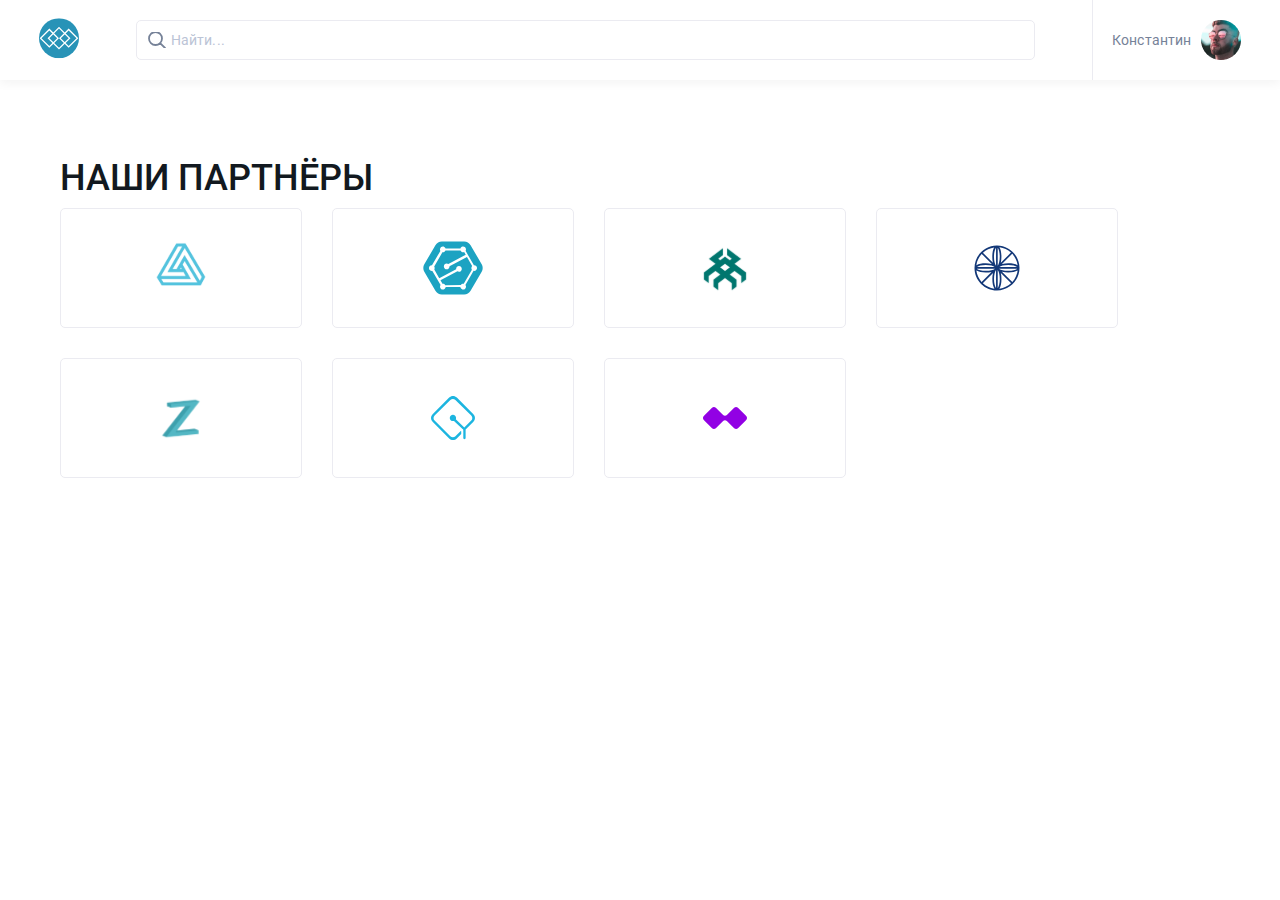
==== commit ed54b1fb: "Add files via upload" ====
--- a/index.html
+++ b/index.html
@@ -7,270 +7,90 @@
     <meta name="viewport" content="width=device-width, initial-scale=1.0">
     <link rel="stylesheet" href="style.css">
     <link rel="stylesheet" href="https://necolas.github.io/normalize.css/8.0.1/normalize.css">
-    <title>Plant Shop</title>
+    <title>Document</title>
 </head>
 
 <body>
-    <section class="wrapper">
-        <div class="promo ">
-            <header class="header">
-                <div class="header__logo">
-                    <a href="index.html">
-                        <svg width="36" height="36" viewBox="0 0 36 36" fill="none" xmlns="http://www.w3.org/2000/svg">
-                            <path
-                                d="M15.5 1.44338C17.047 0.550211 18.953 0.550212 20.5 1.44338L31.0885 7.55662C32.6355 8.44979 33.5885 10.1004 33.5885 11.8868V24.1132C33.5885 25.8996 32.6355 27.5502 31.0885 28.4434L20.5 34.5566C18.953 35.4498 17.047 35.4498 15.5 34.5566L4.91154 28.4434C3.36454 27.5502 2.41154 25.8996 2.41154 24.1132V11.8868C2.41154 10.1004 3.36454 8.44979 4.91154 7.55662L15.5 1.44338Z"
-                                fill="#156963" />
-                            <path
-                                d="M16.2995 22.072C15.9635 22.072 15.6955 21.976 15.4955 21.784C15.3035 21.584 15.2075 21.316 15.2075 20.98V14.56C15.2075 14.232 15.2955 13.98 15.4715 13.804C15.6475 13.628 15.8995 13.54 16.2275 13.54H19.2995C20.2355 13.54 20.9635 13.78 21.4835 14.26C22.0035 14.732 22.2635 15.392 22.2635 16.24C22.2635 17.08 21.9995 17.74 21.4715 18.22C20.9515 18.7 20.2275 18.94 19.2995 18.94H17.4155V20.98C17.4155 21.316 17.3155 21.584 17.1155 21.784C16.9155 21.976 16.6435 22.072 16.2995 22.072ZM18.9995 17.284C19.4075 17.284 19.7075 17.2 19.8995 17.032C20.0995 16.864 20.1995 16.604 20.1995 16.252C20.1995 15.556 19.7995 15.208 18.9995 15.208H17.4155V17.284H18.9995Z"
+
+    <header class="header">
+        <div class="header__content wrapper">
+            <div class="header__content__logo">
+                <a href="index.html">
+                    <svg width="40" height="41" viewBox="0 0 40 41" fill="none" xmlns="http://www.w3.org/2000/svg">
+                        <g clip-path="url(#clip0_1_134)">
+                            <rect y="0.15918" width="40" height="40" rx="20" fill="#2893B7" />
+                            <path fill-rule="evenodd" clip-rule="evenodd"
+                                d="M31.4792 20.1592L20 8.82587L8.52083 20.1592L20 31.4925L31.4792 20.1592ZM29.6667 20.1591L20 10.6152L10.3333 20.1591L20 29.7029L29.6667 20.1591Z"
                                 fill="white" />
-                        </svg>
-                    </a>
-                </div>
-                <nav class="header__nav">
-                    <button class="header__nav__search">
-                        <svg width="20" height="20" viewBox="0 0 20 20" fill="none" xmlns="http://www.w3.org/2000/svg">
-                            <path
-                                d="M9.16667 15.8333C12.8486 15.8333 15.8333 12.8486 15.8333 9.16667C15.8333 5.48477 12.8486 2.5 9.16667 2.5C5.48477 2.5 2.5 5.48477 2.5 9.16667C2.5 12.8486 5.48477 15.8333 9.16667 15.8333Z"
-                                stroke="#333333" stroke-width="2" stroke-linecap="round" stroke-linejoin="round" />
-                            <path d="M17.5 17.5L13.875 13.875" stroke="#333333" stroke-width="2" stroke-linecap="round"
-                                stroke-linejoin="round" />
-                        </svg>
+                            <path fill-rule="evenodd" clip-rule="evenodd"
+                                d="M20 20.1591L10.3333 10.6152L0.666664 20.1591L10.3333 29.703L20 20.1591ZM18.1875 20.159L10.3333 12.4046L2.47916 20.159L10.3333 27.9134L18.1875 20.159Z"
+                                fill="white" />
+                            <path fill-rule="evenodd" clip-rule="evenodd"
+                                d="M39.3333 20.1591L29.6667 10.6152L20 20.1591L29.6667 29.703L39.3333 20.1591ZM37.5208 20.159L29.6667 12.4046L21.8125 20.159L29.6667 27.9134L37.5208 20.159Z"
+                                fill="white" />
+                        </g>
+                        <defs>
+                            <clipPath id="clip0_1_134">
+                                <rect width="40" height="40" fill="white" transform="translate(0 0.15918)" />
+                            </clipPath>
+                        </defs>
+                    </svg>
 
-                    </button>
-                    <button class="header__nav__cart">
-                        <svg width="20" height="20" viewBox="0 0 20 20" fill="none" xmlns="http://www.w3.org/2000/svg">
-                            <g clip-path="url(#clip0_0_102)">
-                                <path
-                                    d="M7.50002 18.3333C7.96026 18.3333 8.33335 17.9602 8.33335 17.5C8.33335 17.0397 7.96026 16.6666 7.50002 16.6666C7.03978 16.6666 6.66669 17.0397 6.66669 17.5C6.66669 17.9602 7.03978 18.3333 7.50002 18.3333Z"
-                                    stroke="black" stroke-width="2" stroke-linecap="round" stroke-linejoin="round" />
-                                <path
-                                    d="M16.6666 18.3333C17.1269 18.3333 17.5 17.9602 17.5 17.5C17.5 17.0397 17.1269 16.6666 16.6666 16.6666C16.2064 16.6666 15.8333 17.0397 15.8333 17.5C15.8333 17.9602 16.2064 18.3333 16.6666 18.3333Z"
-                                    stroke="black" stroke-width="2" stroke-linecap="round" stroke-linejoin="round" />
-                                <path
-                                    d="M0.833313 0.833374H4.16665L6.39998 11.9917C6.47618 12.3754 6.6849 12.72 6.9896 12.9653C7.2943 13.2106 7.67556 13.3409 8.06665 13.3334H16.1666C16.5577 13.3409 16.939 13.2106 17.2437 12.9653C17.5484 12.72 17.7571 12.3754 17.8333 11.9917L19.1666 5.00004H4.99998"
-                                    stroke="black" stroke-width="2" stroke-linecap="round" stroke-linejoin="round" />
-                            </g>
-                            <defs>
-                                <clipPath id="clip0_0_102">
-                                    <rect width="20" height="20" fill="white" />
-                                </clipPath>
-                            </defs>
-                        </svg>
+                </a>
+            </div>
 
-                    </button>
-                    <button class="header__nav__signUp">Sign Up</button>
-                    <button class="header__nav__signIn">Sign In</button>
-                </nav>
-            </header>
+            <div class="header__content__mobile">
+                <a href="#">
+                    <img class="header__content__mobile__link" src="image/Profile-stroke.svg" alt="">
+                </a>
+            </div>
 
-            <div class="promo__text">
-                <h2 class="promo__text__heading">
-                    Kembang Flower Mantap
-                </h2>
-                <p class="promo__text__paragraph">
-                    Lorem Ipsum is simply dummy text of the printing and typesetting industry.
-                    Lorem Ipsum has been the industry's standard dummy text ever since the 1500s,
-                </p>
-                <div class="promo__button">
-                    <button class="promo__button__prev">
-                        <img src="image/prev.svg" alt="Назад"> Previous
-                        <span class="promo__button__prev__span"> Kaktus Plant</span>
-                    </button>
-                    <button class="promo__button__next">
-                        Next <img src="image/next.svg" alt="Вперед">
-                        <span class="promo__button__next__span">Rahasia Plant</span>
-                    </button>
-                </div>
-            </div>
-        </div>
 
-        <div class="opportunity">
-            <div class="opportunity__item">
-                <div class="opportunity__item__heading">
-                    <img src="image/fast.svg" alt="">
-                    <h3 class="opportunity__item__heading_h3">
-                        Fast
-                        Delivery
-                    </h3>
-                </div>
-                <p class="opportunity__item__text">
-                    Lorem Ipsum is simply dummy text of the printing a
-                    nd typesetting industry.
-                    Lorem Ipsum has been the industry's standard
-                </p>
-            </div>
-            <div class="opportunity__item">
-                <div class="opportunity__item__heading">
-                    <img src="image/headphones.svg" alt="">
-                    <h3 class="opportunity__item__heading_h3">
-                        Great Customer Service
-                    </h3>
-                </div>
-                <p class="opportunity__item__text">
-                    Lorem Ipsum is simply dummy text of the printing a
-                    nd typesetting industry.
-                    Lorem Ipsum has been the industry's standard
-                </p>
-            </div>
-            <div class="opportunity__item">
-                <div class="opportunity__item__heading">
-                    <img src="image/plant.svg" alt="">
-                    <h3 class="opportunity__item__heading_h3">
-                        Original Plants
-                    </h3>
-                </div>
-                <p class="opportunity__item__text">
-                    Lorem Ipsum is simply dummy text of the printing a
-                    nd typesetting industry.
-                    Lorem Ipsum has been the industry's standard
-                </p>
-            </div>
-            <div class="opportunity__item">
-                <div class="opportunity__item__heading">
-                    <img src="image/dollar.svg" alt="">
-                    <h3 class="opportunity__item__heading_h3">
-                        Affordable Price
-                    </h3>
-                </div>
-                <p class="opportunity__item__text">
-                    Lorem Ipsum is simply dummy text of the printing a
-                    nd typesetting industry.
-                    Lorem Ipsum has been the industry's standard
-                </p>
-            </div>
-        </div>
-
-        <div class="featured">
-            <div class="featured__heading">
-                <h2 class="featured__heading__h2">Featured Plants</h2>
-                <select name="" id="select">
-                    <option value="Cheaper">Cheaper First</option>
-                    <option value="Expensive">Expensive First</option>
-                    <option value="Latest">Latest</option>
-                    <option value="Oldest">Oldest</option>
-                </select>
-            </div>
-            <hr>
-            <div class="featured__goods">
-                <div class="featured__goods__item">
-                    <img src="image/kaktus.png" alt="">
-                    <div class="featured__goods__item__desc">
-                        <span class="featured__goods__item__desc__text">
-                            Kaktus Plants
-                        </span>
-                        <span class="featured__goods__item__desc__price">
-                            IDR 85.000
-                        </span>
-                    </div>
-                </div>
-                <div class="featured__goods__item">
-                    <img src="image/landark.png" alt="">
-                    <div class="featured__goods__item__desc">
-                        <span class="featured__goods__item__desc__text">
-                            Landak Plants
-                        </span>
-                        <span class="featured__goods__item__desc__price">
-                            IDR 105.000
-                        </span>
-                    </div>
-                </div>
-                <div class="featured__goods__item">
-                    <img src="image/kaktus2.png" alt="">
-                    <div class="featured__goods__item__desc">
-                        <span class="featured__goods__item__desc__text">
-                            Kecubung Plants
-                        </span>
-                        <span class="featured__goods__item__desc__price">
-                            IDR 85.000
-                        </span>
-                    </div>
-                </div>
-                <div class="featured__goods__item">
-                    <img src="image/Kecu.png" alt="">
-                    <div class="featured__goods__item__desc">
-                        <span class="featured__goods__item__desc__text">
-                            Kecubung Plants
-                        </span>
-                        <span class="featured__goods__item__desc__price">
-                            IDR 85.000
-                        </span>
-                    </div>
-                </div>
-                <div class="featured__goods__item">
-                    <img src="image/Bung.png" alt="">
-                    <div class="featured__goods__item__desc">
-                        <span class="featured__goods__item__desc__text">
-                            Kecubung Plants
-                        </span>
-                        <span class="featured__goods__item__desc__price">
-                            IDR 85.000
-                        </span>
-                    </div>
-                </div>
-            </div>
-        </div>
-
-        <div class="more__info">
-            <div class="more__info__text">
-                <h2 class="more__info__text__heading">
-                    Buy more plants, it helps you to be relaxed
-                </h2>
-                <p class="more__info__text__desc">
-                    Lorem ipsum dolor sit amet, consectetur adipiscing elit.
-                    Morbi gravida gravida aliquam. Pellentesque et lobortis nisl.
-                    Sed et mauris justo. Nulla eu enim non mauris maximus dignissim.
-                    Maecenas vitae eros sapien. Quisque pellentesque tempus dignissim.
-                </p>
-            </div>
-            <img src="image/mirrir_plant.png" alt="Зеракло и растение">
-        </div>
+            <input class="header__content__search" id="search" type="search" placeholder="Найти...">
+            <!-- <label class="header__content__label" for="search"><img src="image/Search.svg" alt="лупа"></label> -->
 
 
 
-        <div class="visit">
-            <div class="visit__shop">
-                <h2 class="visit__shop__text">
-                    Get your favourites plant on our shop now
-                </h2>
-                <button class="visit__shop__btn">
-                    Visit Shop
-                </button>
+            <div class="header__content__account">
+                <span class="header__content__account__name">Константин</span>
+                <img class="header__content__account__foto" src="image/profile.png" alt="фото">
             </div>
-            <div class="visit__img"></div>
         </div>
+        <input type="search" class="header__mobile__search" placeholder="Найти...">
+        <label class="header__mobile__label" for="search"><img src="image/Search.svg" alt="лупа"></label>
 
-        <hr>
-        <footer class="footer">
-            <div class="footer__location">
-                <h3 class="footer__location__heading">plantku</h3>
-                <span class="footer__location__text">Plantku House</span>
-                <p class="footer__location__desc">
-                    Jl. Laksda Adisucipto No.51,
-                    Demangan, Kec. Depok, Kota Yogyakarta,
-                    Daerah Istimewa Yogyakarta 55282</p>
+    </header>
+
+    <section class="main wrapper">
+        <h1 class="main__heading">
+            Наши партнёры
+        </h1>
+        <div class="main__content">
+            <div class="main__content__item">
+                <img class="main__content__item__img" src="image/1.svg" alt="Digital Currency Logo">
             </div>
-            <div class="footer__list">
-
-                <ul>
-                    <li class="footer__list__item first">Perusahaan</li>
-                    <li class="footer__list__item">Tentang Kami</li>
-                    <li class="footer__list__item">Hubungi Kami</li>
-                </ul>
+            <div class="main__content__item">
+                <img class="main__content__item__img" src="image/2.svg" alt="Digital Currency Logo">
+            </div>
+            <div class="main__content__item">
+                <img class="main__content__item__img" src="image/3.svg" alt="Digital Currency Logo">
+            </div>
+            <div class="main__content__item">
+                <img class="main__content__item__img" src="image/4.svg" alt="Digital Currency Logo">
+            </div>
+            <div class="main__content__item">
+                <img class="main__content__item__img" src="image/5.svg" alt="Digital Currency Logo">
+            </div>
+            <div class="main__content__item">
+                <img class="main__content__item__img" src="image/6.svg" alt="Digital Currency Logo">
+            </div>
+            <div class="main__content__item">
+                <img class="main__content__item__img" src="image/7.svg" alt="Digital Currency Logo">
+            </div>
+        </div>
+    </section>
 
 
-                <ul>
-                    <li class="footer__list__item first">Produk</li>
-                    <li class="footer__list__item">Tanaman</li>
-                    <li class="footer__list__item">Tanaman Lain</li>
-                </ul>
-            </div>
-            <div class="footer__submit">
-                <h2 class="footer__submit__heading">Berlangganan Email Kami</h2>
-                <input type="email" placeholder="Masukan Alamat Email" class="footer__submit__email">
-                <button class="footer__submit__btn">Submit</button>
-            </div>
-        </footer>
-    </section>
 </body>
 
 </html>--- a/style.css
+++ b/style.css
@@ -1,554 +1,323 @@
-@import url("https://fonts.googleapis.com/css2?family=Nunito:wght@700&display=swap");
-@import url("https://fonts.googleapis.com/css2?family=Montserrat:wght@400;500;600;700&display=swap");
-@import url("https://fonts.googleapis.com/css2?family=Poppins:wght@500&display=swap");
-@import url("https://fonts.googleapis.com/css2?family=Work+Sans:wght@400;500&display=swap");
-@import url("https://fonts.googleapis.com/css2?family=Raleway:wght@500&display=swap");
-.opportunity {
+@import url("https://fonts.googleapis.com/css2?family=Roboto:wght@400;500&display=swap");
+* {
+  margin: 0;
+  padding: 0;
+  -webkit-box-sizing: border-box;
+          box-sizing: border-box;
+  font-family: 'Roboto', sans-serif;
+}
+
+body {
+  min-height: 100vh;
+  display: -ms-grid;
+  display: grid;
+  -ms-grid-rows: auto 1fr min-content;
+      grid-template-rows: auto 1fr -webkit-min-content;
+      grid-template-rows: auto 1fr min-content;
+}
+
+.wrapper {
+  max-width: 1460px;
+  padding: 0 10px;
+  width: 100%;
+  margin: 0 auto;
+}
+
+.header {
+  height: 80px;
+  -webkit-box-shadow: 0px 3px 10px rgba(0, 0, 0, 0.05);
+          box-shadow: 0px 3px 10px rgba(0, 0, 0, 0.05);
+}
+
+.header__mobile__label {
+  display: none;
+}
+
+.header__mobile__search {
+  display: none;
+}
+
+.header__content {
+  display: -webkit-box;
+  display: -ms-flexbox;
+  display: flex;
+  -ms-flex-pack: distribute;
+      justify-content: space-around;
+  -webkit-box-align: center;
+      -ms-flex-align: center;
+          align-items: center;
+}
+
+.header__content__search {
+  width: 899px;
+  height: 40px;
+  border: 1px solid #EBEBF1;
+  border-radius: 5px;
+  padding-left: 10px;
+  position: relative;
+}
+
+.header__content__search:hover {
+  border: 5px solid #EBEBF1;
+}
+
+.header__content__search::-webkit-input-placeholder {
+  font-size: 14px;
+  font-style: normal;
+  font-weight: 400;
+  line-height: 16px;
+  letter-spacing: 0.01em;
+  padding-left: 24px;
+  color: #BBC4D6;
+  background: url("image/Search.svg") no-repeat;
+  background-position: left -2px top -4px;
+}
+
+.header__content__search:-ms-input-placeholder {
+  font-size: 14px;
+  font-style: normal;
+  font-weight: 400;
+  line-height: 16px;
+  letter-spacing: 0.01em;
+  padding-left: 24px;
+  color: #BBC4D6;
+  background: url("image/Search.svg") no-repeat;
+  background-position: left -2px top -4px;
+}
+
+.header__content__search::-ms-input-placeholder {
+  font-size: 14px;
+  font-style: normal;
+  font-weight: 400;
+  line-height: 16px;
+  letter-spacing: 0.01em;
+  padding-left: 24px;
+  color: #BBC4D6;
+  background: url("image/Search.svg") no-repeat;
+  background-position: left -2px top -4px;
+}
+
+.header__content__search::placeholder {
+  font-size: 14px;
+  font-style: normal;
+  font-weight: 400;
+  line-height: 16px;
+  letter-spacing: 0.01em;
+  padding-left: 24px;
+  color: #BBC4D6;
+  background: url("image/Search.svg") no-repeat;
+  background-position: left -2px top -4px;
+}
+
+.header__content__label {
+  position: absolute;
+  left: 15.67%;
+}
+
+.header__content__account {
+  border-left: 1px solid #EBEBF1;
+  display: -webkit-box;
+  display: -ms-flexbox;
+  display: flex;
+  -webkit-box-align: center;
+      -ms-flex-align: center;
+          align-items: center;
+  height: 80px;
+  cursor: pointer;
+}
+
+.header__content__account:hover {
+  -webkit-box-shadow: -3px 0px 40px rgba(0, 0, 0, 0.1), 0px 0px 10px rgba(164, 164, 164, 0.03);
+          box-shadow: -3px 0px 40px rgba(0, 0, 0, 0.1), 0px 0px 10px rgba(164, 164, 164, 0.03);
+}
+
+.header__content__account__name {
+  font-size: 14px;
+  line-height: 120%;
+  letter-spacing: 0.01em;
+  color: #768298;
+  padding: 0 10px 0 19px;
+}
+
+.header__content__mobile {
+  width: 26px;
+  height: 26px;
+  text-decoration: none;
+  display: none;
+}
+
+.main {
+  margin-top: 70px;
+  padding-left: 60px;
+}
+
+.main__heading {
+  font-style: normal;
+  font-weight: 500;
+  font-size: 36px;
+  line-height: 160%;
+  text-transform: uppercase;
+  color: #121920;
+}
+
+.main__content {
+  display: -webkit-box;
+  display: -ms-flexbox;
+  display: flex;
+  -ms-flex-wrap: wrap;
+      flex-wrap: wrap;
+  gap: 30px;
+}
+
+.main__content__item {
+  border: 1px solid #EBEBF1;
+  border-radius: 5px;
+  width: 20%;
+  height: 120px;
   display: -webkit-box;
   display: -ms-flexbox;
   display: flex;
   -webkit-box-pack: center;
       -ms-flex-pack: center;
           justify-content: center;
-  gap: 32px;
-  margin-top: 140px;
-  margin-bottom: 83px;
-}
-
-.opportunity__item {
-  width: 25%;
-  display: -webkit-box;
-  display: -ms-flexbox;
-  display: flex;
-  -ms-flex-wrap: wrap;
-      flex-wrap: wrap;
-  border: 1px solid #E0E0E0;
-  min-height: 155px;
-}
-
-.opportunity__item__heading {
-  font-family: 'Montserrat', sans-serif;
-  font-style: normal;
-  font-weight: normal;
-  font-weight: bold;
-  font-size: 16px;
-  line-height: 24px;
-  color: #156963;
-  display: -webkit-box;
-  display: -ms-flexbox;
-  display: flex;
   -webkit-box-align: center;
       -ms-flex-align: center;
           align-items: center;
-  gap: 18px;
-  padding: 22px 0 16px 18px;
-}
-
-.opportunity__item__text {
-  font-family: 'Montserrat', sans-serif;
-  font-style: normal;
-  font-weight: normal;
-  font-size: 10px;
-  line-height: 16px;
-  color: #2C1500;
-  width: 90%;
-  padding: 0 16px;
-}
-
-.featured__heading {
-  display: -webkit-box;
-  display: -ms-flexbox;
-  display: flex;
-  -webkit-box-pack: justify;
-      -ms-flex-pack: justify;
-          justify-content: space-between;
-  font-family: 'Montserrat', sans-serif;
-  font-style: normal;
-  font-weight: normal;
-  margin-bottom: 16px;
-}
-
-.featured__heading__h2 {
-  font-weight: 500;
-  font-size: 20px;
-  line-height: 24px;
-  color: #000000;
-}
-
-.featured__heading #select {
-  background: #FFFFFF;
-  border: 1px solid #E0E0E0;
-  font-weight: 500;
-  font-size: 12px;
-  line-height: 15px;
-  padding: 8px 12px;
-}
-
-.featured__goods {
-  margin: 24px 0 80px;
-  display: -webkit-box;
-  display: -ms-flexbox;
-  display: flex;
-  gap: 20px;
-  -webkit-box-pack: center;
-      -ms-flex-pack: center;
-          justify-content: center;
-  -ms-flex-wrap: wrap;
-      flex-wrap: wrap;
-}
-
-.featured__goods__item {
-  width: 18.5%;
-}
-
-.featured__goods__item__desc {
-  font-family: 'Montserrat', sans-serif;
-  font-style: normal;
-  font-weight: normal;
-  display: -webkit-box;
-  display: -ms-flexbox;
-  display: flex;
-  -webkit-box-orient: vertical;
-  -webkit-box-direction: normal;
-      -ms-flex-direction: column;
-          flex-direction: column;
-  -webkit-box-align: center;
-      -ms-flex-align: center;
-          align-items: center;
-  gap: 6px;
-}
-
-.featured__goods__item__desc__text {
-  font-size: 16px;
-  font-style: normal;
-  font-weight: 400;
-  line-height: 20px;
-  letter-spacing: 0em;
-}
-
-.featured__goods__item__desc__price {
-  font-size: 16px;
-  font-style: normal;
-  font-weight: 600;
-  line-height: 20px;
-  letter-spacing: 0em;
-}
-
-.more__info {
-  min-height: 609px;
-  background: url("image/more__bg.png") no-repeat;
-  background-position: right;
-  margin-bottom: 80px;
-  font-family: 'Montserrat', sans-serif;
-  font-style: normal;
-  font-weight: normal;
-}
-
-.more__info__text {
-  width: 522px;
-  margin-bottom: 74px;
-}
-
-.more__info__text__heading {
-  font-size: 40px;
-  font-style: normal;
-  font-weight: 700;
-  line-height: 56px;
-  letter-spacing: 0em;
-}
-
-.more__info__text__desc {
-  font-size: 16px;
-  font-style: normal;
-  font-weight: 400;
-  line-height: 28px;
-  letter-spacing: 0em;
-  opacity: 0.8;
-}
-
-.visit {
-  height: 360px;
-  background: #F3F4F6;
-  display: -webkit-box;
-  display: -ms-flexbox;
-  display: flex;
-  margin-bottom: 80px;
-}
-
-.visit__shop {
-  margin-top: 88px;
-  margin-left: 97px;
-}
-
-.visit__shop__text {
-  font-family: 'Montserrat', sans-serif;
-  font-style: normal;
-  font-weight: normal;
-  font-size: 40px;
-  font-style: normal;
-  font-weight: 700;
-  line-height: 56px;
-  letter-spacing: 0em;
-  width: 585px;
-}
-
-.visit__shop__btn {
-  font-family: 'Nunito', sans-serif;
-  font-style: normal;
-  font-weight: bold;
-  font-size: 14px;
-  line-height: 20px;
-  background: #156963;
-  border: 1px solid #156963;
-  color: #FAFEFE;
-  font-size: 14px;
-  font-style: normal;
-  font-weight: 700;
-  line-height: 20px;
-  letter-spacing: 0em;
-  padding: 10px 42px;
-  margin-top: 32px;
-}
-
-.visit__img {
-  width: 480px;
-  background: url("image/visit_bg.png") no-repeat;
-}
-
-.footer {
-  margin-top: 60px;
-  height: 268px;
-  display: -webkit-box;
-  display: -ms-flexbox;
-  display: flex;
-  -webkit-box-pack: space-evenly;
-      -ms-flex-pack: space-evenly;
-          justify-content: space-evenly;
-}
-
-.footer__location {
-  width: 282px;
-  font-family: 'Work Sans', sans-serif;
-}
-
-.footer__location__heading {
-  font-family: 'Poppins', sans-serif;
-  font-size: 24px;
-  font-style: normal;
-  font-weight: 500;
-  line-height: 24px;
-  letter-spacing: 0.05em;
-  text-transform: uppercase;
-  color: #156963;
-  margin-bottom: 24px;
-}
-
-.footer__location__text {
-  font-size: 16px;
-  font-style: bold;
-  font-weight: 500;
-  line-height: 19px;
-  letter-spacing: 0em;
-  color: #333333;
-}
-
-.footer__location__desc {
-  font-size: 13px;
-  font-style: normal;
-  font-weight: 400;
-  line-height: 20px;
-  letter-spacing: 0em;
-  color: #4F4F4F;
-  margin-top: 10px;
-}
-
-.footer__list {
-  font-family: 'Work Sans', sans-serif;
-  display: -webkit-box;
-  display: -ms-flexbox;
-  display: flex;
-  gap: 80px;
-}
-
-.footer__list .first {
-  font-size: 16px;
-  font-style: normal;
-  font-weight: 500;
-  line-height: 16px;
-  letter-spacing: 0em;
-}
-
-.footer__list__item {
-  padding-bottom: 20px;
-}
-
-.footer__submit {
-  display: -webkit-box;
-  display: -ms-flexbox;
-  display: flex;
-  -webkit-box-orient: vertical;
-  -webkit-box-direction: normal;
-      -ms-flex-direction: column;
-          flex-direction: column;
-  gap: 14px;
-  font-family: 'Work Sans', sans-serif;
-}
-
-.footer__submit__heading {
-  font-size: 16px;
-  font-style: normal;
-  font-weight: 500;
-  line-height: 16px;
-  letter-spacing: 0em;
-}
-
-.footer__submit__email {
-  border: 1px solid #F2F2F2;
-  border-radius: 2px;
-  width: 234px;
-  height: 32px;
-}
-
-.footer__submit__email::-webkit-input-placeholder {
-  font-size: 12px;
-  font-style: normal;
-  font-weight: 400;
-  line-height: 16px;
-  color: #000000;
-  opacity: 0.5;
-  padding-left: 16px;
-}
-
-.footer__submit__email:-ms-input-placeholder {
-  font-size: 12px;
-  font-style: normal;
-  font-weight: 400;
-  line-height: 16px;
-  color: #000000;
-  opacity: 0.5;
-  padding-left: 16px;
-}
-
-.footer__submit__email::-ms-input-placeholder {
-  font-size: 12px;
-  font-style: normal;
-  font-weight: 400;
-  line-height: 16px;
-  color: #000000;
-  opacity: 0.5;
-  padding-left: 16px;
-}
-
-.footer__submit__email::placeholder {
-  font-size: 12px;
-  font-style: normal;
-  font-weight: 400;
-  line-height: 16px;
-  color: #000000;
-  opacity: 0.5;
-  padding-left: 16px;
-}
-
-.footer__submit__btn {
-  font-family: 'Raleway', sans-serif;
-  font-size: 8px;
-  font-style: normal;
-  font-weight: 500;
-  line-height: 14px;
-  letter-spacing: 0em;
-  text-transform: capitalize;
-  color: #FFFFFF;
-  background: #156963;
-  -webkit-backdrop-filter: blur(10px);
-          backdrop-filter: blur(10px);
-  border-radius: 2px;
-  width: 51px;
-  height: 22px;
-  padding: 4px 12px;
-}
-
-* {
-  margin: 0;
-  padding: 0;
-  -webkit-box-sizing: border-box;
-          box-sizing: border-box;
-}
-
-ul {
-  list-style: none;
-}
-
-button {
-  border: none;
-  background: none;
   cursor: pointer;
-}
-
-.wrapper {
-  width: 100%;
-  max-width: 1300px;
-  padding: 0 10px;
-  margin: 0 auto;
-}
-
-.header {
-  display: -webkit-box;
-  display: -ms-flexbox;
-  display: flex;
-  -webkit-box-orient: horizontal;
-  -webkit-box-direction: normal;
-      -ms-flex-direction: row;
-          flex-direction: row;
-  -webkit-box-align: center;
-      -ms-flex-align: center;
-          align-items: center;
-  -webkit-box-pack: justify;
-      -ms-flex-pack: justify;
-          justify-content: space-between;
-  padding: 40px 56px;
-}
-
-.header__nav {
-  display: -webkit-box;
-  display: -ms-flexbox;
-  display: flex;
-  -webkit-box-align: center;
-      -ms-flex-align: center;
-          align-items: center;
-}
-
-.header__nav button:nth-child(-n+2) {
-  margin: 0 32px;
-}
-
-.header__nav__signUp {
-  font-family: 'Nunito', sans-serif;
-  font-style: normal;
-  font-weight: bold;
-  font-size: 14px;
-  line-height: 20px;
-  padding: 8px 32px;
-  color: #156963;
-}
-
-.header__nav__signUp:hover {
-  border: 1px solid #156963;
-}
-
-.header__nav__signIn {
-  font-family: 'Nunito', sans-serif;
-  font-style: normal;
-  font-weight: bold;
-  font-size: 14px;
-  line-height: 20px;
-  color: #fff;
-  background: #156963;
-  padding: 8px 32px;
-}
-
-.promo {
-  height: 740px;
-  background: url("image/Mask_bg.png") no-repeat;
-  font-family: 'Montserrat', sans-serif;
-  font-style: normal;
-  font-weight: normal;
-}
-
-.promo__text {
-  width: 519px;
-  height: 286px;
-  float: right;
-  margin-right: 72px;
-}
-
-.promo__text__heading {
-  font-weight: 500;
-  font-size: 68px;
-  line-height: 83px;
-  color: #156963;
-  width: 523px;
-}
-
-.promo__text__paragraph {
-  font-size: 18px;
-  line-height: 32px;
-  color: #2C1500;
-  opacity: 0.8;
-  margin-bottom: 110px;
-}
-
-.promo__button {
-  display: -webkit-box;
-  display: -ms-flexbox;
-  display: flex;
-}
-
-.promo__button__prev {
-  font-family: 'Montserrat', sans-serif;
-  font-style: normal;
-  font-weight: normal;
-  width: 320px;
-  height: 160px;
-  font-weight: 500;
-  font-size: 24px;
-  line-height: 29px;
-  color: #333333;
-  display: -webkit-box;
-  display: -ms-flexbox;
-  display: flex;
-  -ms-flex-wrap: wrap;
-      flex-wrap: wrap;
-  -webkit-box-align: center;
-      -ms-flex-align: center;
-          align-items: center;
-  -webkit-box-pack: center;
-      -ms-flex-pack: center;
-          justify-content: center;
-}
-
-.promo__button__prev img {
-  margin-right: 13px;
-}
-
-.promo__button__prev__span {
-  font-weight: 500;
-  font-size: 32px;
-  line-height: 39px;
-  color: #156963;
-}
-
-.promo__button__next {
-  font-family: 'Montserrat', sans-serif;
-  font-style: normal;
-  font-weight: normal;
-  background: #156963;
-  width: 320px;
-  height: 160px;
-  font-weight: 500;
-  font-size: 24px;
-  line-height: 29px;
-  color: #F2F2F2;
-  display: -webkit-box;
-  display: -ms-flexbox;
-  display: flex;
-  -ms-flex-wrap: wrap;
-      flex-wrap: wrap;
-  -webkit-box-align: center;
-      -ms-flex-align: center;
-          align-items: center;
-  -webkit-box-pack: center;
-      -ms-flex-pack: center;
-          justify-content: center;
-}
-
-.promo__button__next img {
-  margin-left: 13px;
-}
-
-.promo__button__next__span {
-  font-weight: 500;
-  font-size: 32px;
-  line-height: 39px;
-  color: #FFFFFF;
+  -webkit-transition: -webkit-transform 1.5s;
+  transition: -webkit-transform 1.5s;
+  transition: transform 1.5s;
+  transition: transform 1.5s, -webkit-transform 1.5s;
+}
+
+.main__content__item__img {
+  width: 60px;
+  height: 60px;
+}
+
+.main__content__item:hover {
+  -webkit-transform: scale(1.1);
+          transform: scale(1.1);
+  -webkit-box-shadow: -3px 0px 40px rgba(0, 0, 0, 0.1), 0px 0px 10px rgba(164, 164, 164, 0.03);
+          box-shadow: -3px 0px 40px rgba(0, 0, 0, 0.1), 0px 0px 10px rgba(164, 164, 164, 0.03);
+}
+
+@media (max-width: 768px) and (min-width: 376px) {
+  .wrapper {
+    max-width: 788px;
+    width: 100%;
+    padding: 0 20px;
+  }
+  .header {
+    margin-top: 20px;
+  }
+  .header__content {
+    gap: 40px;
+  }
+  .header__content__label {
+    left: 14.67%;
+  }
+  .header__content__search {
+    width: 459px;
+  }
+  .main__heading {
+    font-weight: 500;
+    font-size: 28px;
+    line-height: 160%;
+    text-transform: uppercase;
+    color: #121920;
+  }
+  .main__content__item {
+    width: 30%;
+  }
+}
+
+@media (max-width: 375px) {
+  .wrapper {
+    max-width: 395px;
+    width: 100%;
+    padding: 0 20px;
+  }
+  .header {
+    height: 105px;
+  }
+  .header__content {
+    -ms-flex-wrap: wrap;
+        flex-wrap: wrap;
+    gap: 16px;
+    -webkit-box-pack: justify;
+        -ms-flex-pack: justify;
+            justify-content: space-between;
+  }
+  .header__content__mobile {
+    display: block;
+  }
+  .header__content__search {
+    display: none;
+  }
+  .header__content__label {
+    display: none;
+  }
+  .header__content__account {
+    display: none;
+  }
+  .header__mobile__label {
+    display: block;
+    position: absolute;
+    top: 7.5%;
+    left: 3%;
+  }
+  .header__mobile__search {
+    display: block;
+    border: 1px solid #EBEBF1;
+    border-radius: 5px;
+    padding-left: 39px;
+    width: -webkit-fill-available;
+    height: 40px;
+    margin-top: 16px;
+  }
+  .header__mobile__search::-webkit-input-placeholder {
+    font-size: 14px;
+    font-style: normal;
+    font-weight: 400;
+    line-height: 16px;
+    letter-spacing: 0.01em;
+    color: #BBC4D6;
+  }
+  .header__mobile__search:-ms-input-placeholder {
+    font-size: 14px;
+    font-style: normal;
+    font-weight: 400;
+    line-height: 16px;
+    letter-spacing: 0.01em;
+    color: #BBC4D6;
+  }
+  .header__mobile__search::-ms-input-placeholder {
+    font-size: 14px;
+    font-style: normal;
+    font-weight: 400;
+    line-height: 16px;
+    letter-spacing: 0.01em;
+    color: #BBC4D6;
+  }
+  .header__mobile__search::placeholder {
+    font-size: 14px;
+    font-style: normal;
+    font-weight: 400;
+    line-height: 16px;
+    letter-spacing: 0.01em;
+    color: #BBC4D6;
+  }
+  .main__heading {
+    font-weight: 500;
+    font-size: 28px;
+    line-height: 160%;
+    text-transform: uppercase;
+    color: #121920;
+  }
+  .main__content__item {
+    width: 100%;
+    height: 140px;
+  }
 }
 /*# sourceMappingURL=style.css.map */